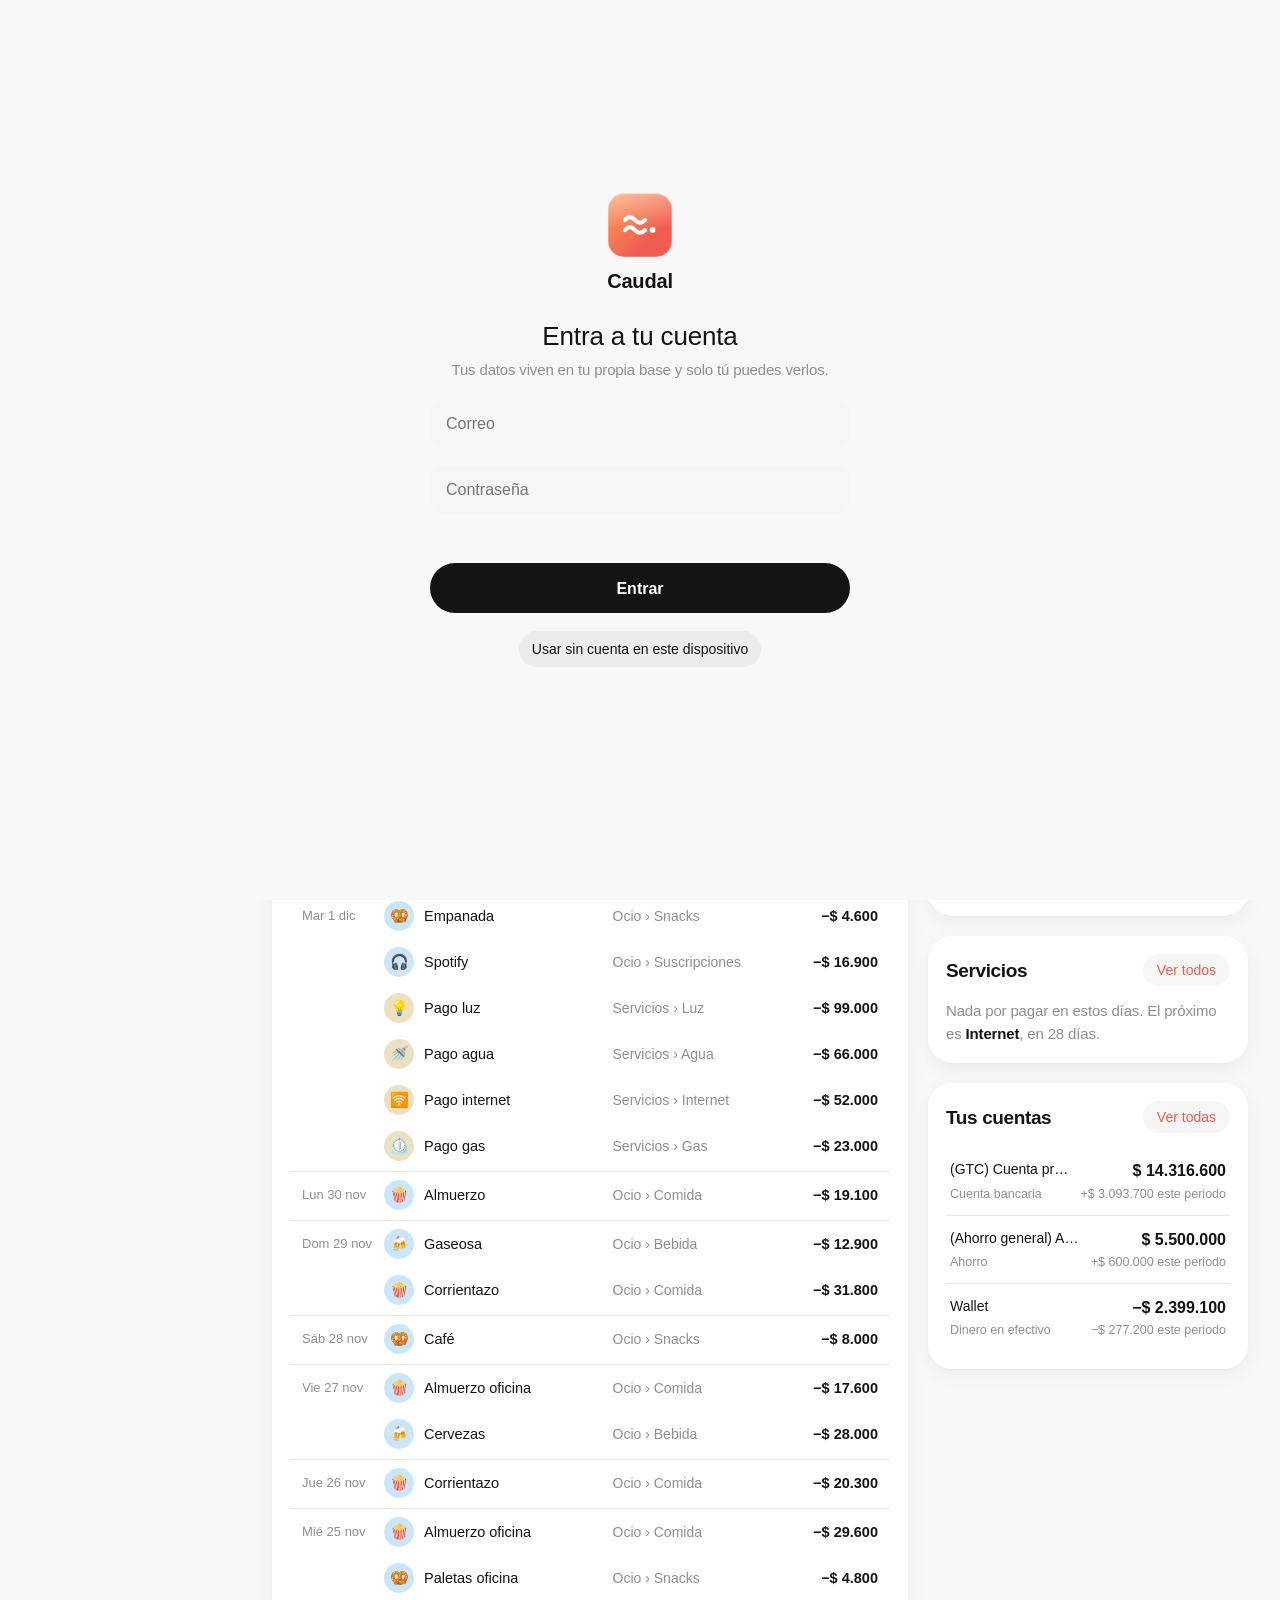
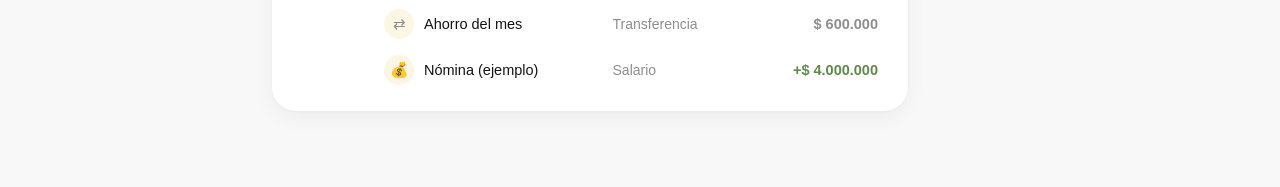
==== index.html @ b269ee7c "Al abrir ya no aparecen los datos de ejemplo mientras llegan los tuyos Con cuenta guardada y sin dat" ====
<!doctype html>
<html lang="es">
<head>
<meta charset="utf-8">
<meta name="viewport" content="width=device-width,initial-scale=1,maximum-scale=1,user-scalable=no,viewport-fit=cover">
<link rel="manifest" href="manifest.webmanifest">
<link rel="apple-touch-icon" href="apple-touch-icon.png">
<link rel="icon" type="image/png" href="icon-192.png">
<style>:root{padding-top:env(safe-area-inset-top,0px);padding-bottom:env(safe-area-inset-bottom,0px)}body{margin:0}[hidden]{display:none!important}img{max-width:100%}</style>
<meta name="theme-color" content="#000000">
<script>/* tema antes de pintar, para que no parpadee (la lógica completa está en paleta.js) */
try{var t=localStorage.getItem('caudal.tema')||'auto';if(t==='auto')t=matchMedia('(prefers-color-scheme: light)').matches?'claro':'oscuro';document.documentElement.dataset.tema=t;}catch(e){}</script>
<meta name="apple-mobile-web-app-status-bar-style" content="black-translucent">
<script src="supabase.js"></script>
</head>
<body>
<title>Caudal</title>
<meta name="apple-mobile-web-app-capable" content="yes">
<meta name="apple-mobile-web-app-title" content="Caudal">
<style>
/* ==========================================================================
   Caudal · hoja de estilos
   Concepto: app nativa de iOS con MonAi como referencia y el Liquid Glass de iOS.
   Dos temas, claro (gris muy claro con piezas blancas, como MonAi) y oscuro (negro puro), que se eligen
   en Ajustes › Apariencia y se marcan en <html data-tema>. Tarjetas suaves con
   esquinas amplias, letra del sistema (SF Pro) y títulos y cifras en SF Pro
   Rounded, emojis en círculos de tono pastel, controles en cápsula y el rojo
   coral de MonAi como acento. Los colores del tema claro se midieron sobre sus capturas. Lo que flota sobre el contenido (barra inferior, botones de la cabecera,
   Registrar, avisos) es vidrio líquido: translúcido, desenfoca lo de atrás y
   tiene un brillo en el borde superior. El color también tiene significado:
   verde oliva lo que entra y va bien, rojo coral lo que sale o se pasa, gris
   las transferencias y naranja los ajustes y avisos, todos de MonAi y en los dos temas.

   Orden: 1 tokens · 2 base · 3 estructura · 4 componentes · 5 listas y datos
          6 gráficas · 7 formularios y hoja · 8 secciones · 9 computador
   ========================================================================== */

/* ---------- 1. Tokens ---------- */
/* tema oscuro (también el de respaldo si no hay tema marcado). Los mismos colores viven en paleta.js */
:root{
  color-scheme:dark;
  --bg:#000;
  --surface:#1C1C1E;     /* tarjetas */
  --surface-2:#2C2C2E;   /* elementos dentro de tarjetas: campos, mosaicos, íconos */
  --surface-3:#3A3A3C;   /* elegido o presionado en controles neutros */
  --sheet:#1C1C1E;       /* hoja de registro y formularios */
  --sheet-in:#2C2C2E;
  --sheet-in-2:#3A3A3C;
  --line:rgba(84,84,88,.42);
  --line-2:rgba(84,84,88,.75);
  --ink:#FFF;
  --muted:rgba(235,235,245,.6);
  --faint:rgba(235,235,245,.3);
  --brand:#FFF;          /* lo elegido y el botón principal */
  --on-brand:#000;
  --accent:#F05C50;      /* rojo coral de MonAi: Registrar, enlaces, pestaña activa */
  --tint:var(--accent);
  /* colores de MonAi, iguales en los dos temas */
  --in:#5F8A4A;          /* verde oliva */
  --out:#F05C50;         /* rojo coral */
  --move:#A8A6A5;        /* gris (MonAi no tiene transferencias) */
  --adjust:#F4A656;      /* naranja */
  --warn:#F4A656;
  --pos:var(--in);
  --neg:var(--out);
  --track:rgba(118,118,128,.24);
  --bar:rgba(0,0,0,.45); /* fondo de la cabecera al bajar: velo suave que se desvanece abajo */
  --tono-k:26%;          /* en oscuro los pasteles se mezclan con el gris para no encandilar */
  --card-shadow:none;
  /* vidrio líquido */
  /* vidrio líquido: relleno casi transparente, filo de luz en degradado y brillo interior */
  --glass:rgba(40,40,44,.28);
  --glass-rim:linear-gradient(140deg,rgba(255,255,255,.55),rgba(255,255,255,.08) 34%,rgba(255,255,255,.02) 62%,rgba(255,255,255,.32));
  --glass-sheen:.14;
  --glass-glow:rgba(255,255,255,.07);
  --shadow:0 10px 30px rgba(0,0,0,.45);
  /* forma y letra */
  --r-card:24px;
  --r-in:14px;
  --font:-apple-system,BlinkMacSystemFont,"SF Pro Text","Segoe UI",Roboto,"Helvetica Neue",Arial,sans-serif;
  --round:ui-rounded,"SF Pro Rounded",-apple-system,BlinkMacSystemFont,"Segoe UI",Roboto,sans-serif;
  --nav-h:74px;
  --safe-b:env(safe-area-inset-bottom,0px);
}
/* tema claro, medido sobre las capturas de MonAi: fondo gris muy claro con piezas
   blancas que flotan con una sombra suave, tinta casi negra, rojo coral y verde oliva */
:root[data-tema="claro"]{
  color-scheme:light;
  --bg:#F8F8F8;
  --surface:#FFF;
  --surface-2:#F6F6F6;
  --surface-3:#ECECEC;
  --sheet:#FFF;
  --sheet-in:#F6F6F6;
  --sheet-in-2:#ECECEC;
  --line:rgba(60,60,67,.13);
  --line-2:rgba(60,60,67,.24);
  --ink:#141414;
  --muted:#8E8E8E;
  --faint:#BDBDBD;
  --brand:#141414;
  --on-brand:#FFF;
  --track:rgba(120,120,128,.14);
  --bar:rgba(248,248,248,.5);
  --tono-k:100%;         /* en claro, el pastel tal cual */
  --card-shadow:0 1px 2px rgba(0,0,0,.03),0 6px 20px rgba(0,0,0,.05);
  --glass:rgba(255,255,255,.34);
  --glass-rim:linear-gradient(140deg,#FFF,rgba(255,255,255,.7) 30%,rgba(0,0,0,.07) 62%,rgba(255,255,255,.95));
  --glass-sheen:.6;
  --glass-glow:rgba(255,255,255,.55);
  --shadow:0 8px 28px rgba(0,0,0,.1);
}

/* ---------- 2. Base ---------- */
*{box-sizing:border-box}
html{background:var(--bg);touch-action:manipulation;-webkit-text-size-adjust:100%;text-size-adjust:100%}
body{margin:0;min-height:100vh;overflow-x:clip;background:var(--bg);color:var(--ink);font-family:var(--font);font-size:16px;line-height:1.45;letter-spacing:-.01em;-webkit-font-smoothing:antialiased;-webkit-tap-highlight-color:transparent}
body.lock{position:fixed;left:0;right:0;overflow:hidden}
button{font:inherit;color:inherit;background:none;border:0;padding:0;cursor:pointer}
input,select{font:inherit;color:inherit}
/* en el celular los campos van a 16px para que iOS no haga zoom al tocarlos */
@media (pointer:coarse){input,select,textarea{font-size:max(16px,1em)}}
:focus-visible{outline:2px solid var(--tint);outline-offset:2px;border-radius:8px}
.num{font-variant-numeric:tabular-nums}
/* las cifras protagonistas van en SF Pro Rounded, como en MonAi */
.hello h1,.card-h h2,.sheet-h b,.sethead h1,.sech,.big,.tile-v,.mes-g .pct,.mini b,.amount input,.rv-amt input,.aj-bar b,.kpi b,.rit-v>b{font-family:var(--round);font-variant-numeric:tabular-nums}
.pos{color:var(--pos)} .neg{color:var(--neg)} .warn{color:var(--warn)} .muted{color:var(--muted)}
.desk-only{display:none!important}
/* toque: todo lo que se presiona se encoge un poco, como en iOS */
.btn,.pill,.chip,.ctile,.qa button,.mini,.ordbtn,.aj-step,.x,.tts{transition:transform .15s,background-color .2s,color .2s}
.btn:active,.pill:active,.chip:active,.ctile:active,.qa button:active,.mini:active,.ordbtn:active,.aj-step:active{transform:scale(.96)}
@media (prefers-reduced-motion:reduce){*,*::before,*::after{animation:none!important;transition:none!important}}

/* vidrio líquido (Liquid Glass de iOS 26): casi transparente para que se vea lo que pasa detrás,
   desenfocado y con más color; un filo de luz en degradado (más claro arriba a la izquierda y abajo
   a la derecha, como el reflejo en un borde de vidrio), un brillo que baja desde arriba y un halo
   interior que le da grosor. Al tocarlo crece un poco, como en iOS. Un solo lugar para todo lo que
   flota sobre el contenido; Registrar es el mismo vidrio teñido de coral */
.nav-in,.cloudst,.gear,.eyetop,.pnav,.toast,.tip,.askfix,.aj-bar,.x,.ask-main,.ask-ic,body>.fab{border:1px solid transparent;
  -webkit-backdrop-filter:blur(10px) saturate(2) brightness(1.06);backdrop-filter:blur(10px) saturate(2) brightness(1.06);
  box-shadow:inset 0 0 14px var(--glass-glow),inset 0 -10px 18px -14px rgba(255,255,255,.5),var(--shadow)}
.nav-in,.cloudst,.gear,.eyetop,.pnav,.toast,.tip,.askfix,.aj-bar,.x,.ask-main,.ask-ic{
  background:linear-gradient(180deg,rgba(255,255,255,var(--glass-sheen)),rgba(255,255,255,0) 58%) padding-box,linear-gradient(var(--glass),var(--glass)) padding-box,var(--glass-rim) border-box}
body>.fab{background:linear-gradient(180deg,rgba(255,255,255,.38),rgba(255,255,255,0) 58%) padding-box,linear-gradient(135deg,color-mix(in srgb,#FCA060 86%,transparent),color-mix(in srgb,var(--accent) 90%,transparent) 70%) padding-box,linear-gradient(140deg,rgba(255,255,255,.85),rgba(255,255,255,.1) 40%,rgba(255,255,255,.5)) border-box;
  box-shadow:inset 0 0 12px rgba(255,255,255,.25),0 10px 26px color-mix(in srgb,var(--accent) 45%,transparent)}
.cloudst,.gear,.eyetop,.x,.ask-ic{transition:transform .25s cubic-bezier(.3,1.6,.5,1)}
.cloudst:active,.gear:active,.eyetop:active,.x:active,.ask-ic:active{transform:scale(1.12)}
.gear[aria-current="page"]{background:var(--brand);color:var(--on-brand)}
/* tonos pastel de los círculos de emoji, los de MonAi (tonoDe en paleta.js elige uno por categoría) */
[data-tono="0"]{--tono:#FCF6E4} [data-tono="1"]{--tono:#FCD2DE} [data-tono="2"]{--tono:#FCDCB4} [data-tono="3"]{--tono:#CAE6FC}
[data-tono="4"]{--tono:#E0F092} [data-tono="5"]{--tono:#ECE0C2} [data-tono="6"]{--tono:#FCD4D4} [data-tono="7"]{--tono:#F4D068}
.ico[data-tono]{background:color-mix(in srgb,var(--tono) var(--tono-k),var(--surface-2))}
/* la app instalada en el iPhone dibuja la hora y la batería siempre en blanco; en tema claro
   esa franja lleva un fondo oscuro para que se lean */
@media (display-mode:standalone){[data-tema="claro"] body::before{content:"";position:fixed;z-index:100;left:0;right:0;top:0;height:env(safe-area-inset-top,0px);background:#141414;pointer-events:none}}

/* ---------- 3. Estructura: cabecera, vistas y barra inferior ---------- */
.app{max-width:520px;margin:0 auto;padding:0 16px calc(var(--nav-h) + 96px + var(--safe-b))}
/* cabecera: transparente arriba, como en iOS 26; al bajar aparece un velo esmerilado que sube
   hasta la zona de la hora y se desvanece hacia abajo, sin línea, para que los botones de
   vidrio líquido dejen ver lo que pasa detrás */
.top{position:sticky;top:env(safe-area-inset-top,0px);z-index:5;display:flex;align-items:center;justify-content:space-between;gap:8px;padding:10px 0 8px}
.top::before{content:"";position:absolute;z-index:-1;left:-16px;right:-16px;bottom:-14px;top:calc(-1 * env(safe-area-inset-top,0px));background:var(--bar);-webkit-backdrop-filter:blur(14px) saturate(1.6);backdrop-filter:blur(14px) saturate(1.6);-webkit-mask-image:linear-gradient(#000 62%,transparent);mask-image:linear-gradient(#000 62%,transparent);opacity:0;transition:opacity .2s}
body.scrolled .top::before{opacity:1}
.tright{display:flex;align-items:center;gap:8px}
.brand{display:flex;align-items:center;gap:10px;font-size:17px;font-weight:600}
/* marca: el logo en pequeño, olas blancas sobre el degradado naranja a coral, con brillo de vidrio */
.mark{width:32px;height:32px;border-radius:9px;display:grid;place-items:center;background:linear-gradient(180deg,rgba(255,255,255,.34),rgba(255,255,255,0) 55%),linear-gradient(135deg,#FCA060,var(--accent) 70%);color:#FFF;box-shadow:inset 0 0 0 .5px rgba(255,255,255,.4),inset 0 1px 1px rgba(255,255,255,.5)}
.top .brand .mark,.ptitle,.sidesync,.kbd-hint{display:none}
@media (max-width:440px){.bname{display:none}}
/* botones redondos de la cabecera, en vidrio */
.cloudst,.gear,.eyetop{width:38px;height:38px;border-radius:50%;display:grid;place-items:center;flex:none;color:var(--ink)}
/* estado de la nube: dice con color si tus datos están guardados */
.cloudst{color:var(--muted);transition:color .2s}
.cloudst[data-st="ok"]{color:var(--pos)}
.cloudst[data-st="subiendo"],.cloudst[data-st="pendiente"],.cloudst[data-st="vacio"]{color:var(--warn)}
.cloudst[data-st="error"],.cloudst[data-st="offline"]{color:var(--neg)}
.cloudst[data-st="subiendo"] svg{animation:cloudup 1.1s ease-in-out infinite}
@keyframes cloudup{50%{transform:translateY(-1.5px)}}
/* selector de periodo en cápsula */
.pnav{display:flex;align-items:center;gap:2px;height:38px;padding:0 4px;border-radius:999px}
.pnav button{width:30px;height:30px;border-radius:50%;display:grid;place-items:center;color:var(--muted)}
.pnav button:hover{color:var(--ink)}
.pnav span{font-size:14px;font-weight:600;padding-inline:2px;white-space:nowrap}
@media (max-width:440px){.cloudst,.gear,.eyetop{width:36px;height:36px} .tright{gap:6px} .pnav{height:36px;padding:0 2px} .pnav button{width:26px;height:26px} .pnav span{font-size:13px}}
/* vistas */
.view{display:flex;flex-direction:column;gap:16px;padding-top:4px}
.view.navfwd{animation:navfwd .28s cubic-bezier(.2,.8,.2,1)}
.view.navback{animation:navback .28s cubic-bezier(.2,.8,.2,1)}
@keyframes navfwd{from{transform:translateX(24px);opacity:.3}}
@keyframes navback{from{transform:translateX(-24px);opacity:.3}}
/* título grande de iOS */
.hello{padding:2px 4px 0}
.hello h1{margin:0;font-size:34px;font-weight:700;line-height:1.12;letter-spacing:-.025em}
.hello h1 em{font-style:normal;color:var(--muted)}
.hello p{margin:4px 0 0;font-size:15px;color:var(--muted)}
/* barra inferior del celular: cápsula de vidrio flotante con cuatro secciones;
   la activa lleva una cápsula clara detrás, como la barra de pestañas de iOS */
.nav{position:fixed;left:0;right:0;bottom:0;z-index:10;padding:0 16px max(10px,calc(var(--safe-b) - 12px));pointer-events:none}
.nav-in{pointer-events:auto;max-width:400px;margin:0 auto;display:grid;grid-template-columns:repeat(4,1fr);align-items:center;gap:2px;height:62px;padding:4px;border-radius:999px}
.nav-in>button[data-v]{height:100%;display:flex;flex-direction:column;align-items:center;justify-content:center;gap:2px;border-radius:999px;font-size:10.5px;font-weight:600;color:var(--muted);transition:color .2s,background-color .25s}
.nav-in>button[data-v] svg{width:23px;height:23px;transition:transform .25s}
.nav-in>button[aria-current="page"]{background:color-mix(in srgb,var(--ink) 8%,transparent);box-shadow:inset 0 1px 1px rgba(255,255,255,.35),inset 0 0 0 .5px rgba(255,255,255,.12);color:var(--accent)}
.nav-in>button[data-v]:active svg{transform:scale(.88)}
.nav-in>button[data-v="ajustes"]{display:none}
.fab{display:flex;align-items:center;justify-content:center;gap:6px;background:var(--accent);color:#fff;font-weight:600}
.fab::after{content:"Registrar";font-size:16px}
/* celular: botón flotante en cápsula a la derecha, al alcance del pulgar; al bajar se encoge a un círculo */
body>.fab{position:fixed;z-index:11;right:max(16px,calc((100vw - 520px) / 2 + 16px));bottom:calc(var(--nav-h) + var(--safe-b) + 12px);height:52px;padding:0 20px 0 16px;border-radius:999px;transition:padding .25s,transform .15s}
body>.fab:active{transform:scale(.94)}
body>.fab::after{max-width:110px;overflow:hidden;white-space:nowrap;transition:max-width .25s,opacity .2s}
body.fab-min>.fab{padding:0 14px;gap:0}
body.fab-min>.fab::after{max-width:0;opacity:0}
body.lock>.fab{visibility:hidden}
/* en el Asistente la acción es escribir: en el celular el botón de registrar se quita para no tapar la caja */
@media (max-width:859px){body:has(.v-asistente)>.fab{visibility:hidden}}

/* ---------- 4. Componentes ---------- */
/* tarjeta: gris carbón, esquinas amplias y sin bordes */
.card{position:relative;display:flex;flex-direction:column;gap:14px;min-width:0;overflow:hidden;padding:18px;border-radius:var(--r-card);background:var(--surface);box-shadow:var(--card-shadow)}
.card-h{display:flex;justify-content:space-between;align-items:center;gap:10px;flex-wrap:wrap}
.card-h h2{margin:0;font-size:19px;font-weight:700;letter-spacing:-.02em}
.card-h svg{color:var(--muted);flex:none}
.label{font-size:14px;font-weight:500;color:var(--muted)}
.aside{font-size:14px;color:var(--muted)}
.insight{margin:0;font-size:15px;line-height:1.5;color:var(--muted)}
.insight b{color:var(--ink);font-weight:600}
.note{margin:0;padding-inline:8px;font-size:13px;line-height:1.5;color:var(--muted)}
.empty{display:flex;flex-direction:column;align-items:center;gap:12px;padding:24px 8px;text-align:center;font-size:15px;color:var(--muted)}
/* cifras grandes */
.big{font-size:44px;font-weight:700;letter-spacing:-.03em;line-height:1.05}
.big small{font-size:.55em;font-weight:600;margin-right:3px;color:var(--muted)}
.hero-sub{margin:-4px 0 12px;font-size:15px;color:var(--muted)}
.hero-sub b{color:var(--ink);font-weight:600}
.tile-v{font-size:30px;font-weight:700;letter-spacing:-.02em;line-height:1.15}
.tile-s{font-size:13px;color:var(--muted)}
/* Cómo va el mes (mes.js): anillo de medio círculo, tres cifras y barra de porcentajes.
   --gc es el color del estado (equilibrado, alto, muy alto) */
.card.mes{--gc:var(--in)}
.mes.alto{--gc:var(--warn)}
.mes.mucho{--gc:var(--out)}
.mes-g{position:relative;width:min(100%,290px);margin:0 auto;padding-top:6px}
.mes-g svg{display:block;width:100%;height:auto;overflow:visible}
.mes-g .gv{position:absolute;left:0;right:0;bottom:0;display:flex;flex-direction:column;align-items:center;gap:2px}
.mes-g .pct{font-size:46px;font-weight:700;letter-spacing:-.03em;line-height:1}
.mes-g .cap{font-size:13px;color:var(--muted)}
.mes-g .est{margin-top:6px;padding:3px 12px;border-radius:999px;font-size:13px;font-weight:600;color:var(--gc);background:color-mix(in srgb,var(--gc) 16%,transparent)}
.mes-cols{margin-top:2px}
.mes-bar{height:8px}
.mes-leg{display:grid;grid-template-columns:repeat(3,1fr);gap:8px}
.mes-leg div{display:flex;flex-direction:column;gap:2px;min-width:0}
.mes-leg span{display:flex;align-items:center;gap:6px;font-size:13px;color:var(--muted)}
.mes-leg span i{display:inline-block;width:8px;height:8px;border-radius:50%}
.mes-leg b{font-size:clamp(14px,4vw,16px);font-weight:600;white-space:nowrap}
.mes-queda{display:flex;flex-wrap:wrap;align-items:baseline;gap:4px 10px;padding:12px 14px;border-radius:var(--r-in);background:var(--surface-2)}
.mes-queda span{font-size:14px;color:var(--muted)}
.mes-queda b{font-size:18px;font-weight:600}
.mes-queda small{margin-left:auto;font-size:13px;color:var(--muted)}
/* accesos rápidos: un toque para registrar cada tipo (círculos con emoji, como MonAi) */
.qa{display:grid;grid-template-columns:repeat(3,1fr);gap:8px;margin-top:2px}
.qa button{display:flex;flex-direction:column;align-items:center;gap:7px;font-size:13px;font-weight:500;color:var(--muted)}
.qa-i{position:relative;width:54px;height:54px;border-radius:50%;display:grid;place-items:center;background:var(--surface-2);color:var(--ink);font-size:22px}
.qa.q4{grid-template-columns:repeat(4,1fr)}
.qa-n{position:absolute;top:-2px;right:-2px;min-width:20px;height:20px;padding-inline:6px;border-radius:999px;background:var(--out);color:#fff;font-size:12px;font-weight:600;line-height:20px;font-style:normal}
/* botones: cápsulas; el principal en blanco */
.btn{display:inline-flex;align-items:center;justify-content:center;gap:8px;height:50px;padding-inline:22px;border-radius:999px;font-size:16px;font-weight:600;background:var(--brand);color:var(--on-brand)}
.btn.sm{height:34px;padding-inline:15px;font-size:14px}
.btn.block{width:100%}
.btn.ghost{background:var(--surface-2);color:var(--ink)}
.btn.danger{background:color-mix(in srgb,var(--out) 14%,transparent);color:var(--out)}
.lnk{padding:0;font:inherit;color:var(--tint)}
.lnk2{padding:4px 2px;font-size:14px;color:var(--muted)}
.lnk2:hover{color:var(--ink)}
/* píldoras, segmentos y chips: gris por defecto, lo elegido en blanco (o en el color del tipo en el registro) */
.pills{display:flex;flex-wrap:wrap;gap:6px}
.pill,.seg button,.chip{display:inline-flex;align-items:center;gap:6px;border-radius:999px;font-size:14px;font-weight:500;white-space:nowrap;background:var(--surface-2);color:var(--ink)}
.pill{height:32px;padding-inline:14px}
.pill[aria-pressed="true"],.pill.solid,.seg button[aria-pressed="true"],.chip[aria-pressed="true"]{background:var(--brand);color:var(--on-brand)}
.card .pill:not([aria-pressed]):not(.solid){color:var(--tint)}
.pill.ex{max-width:100%;overflow:hidden;text-overflow:ellipsis}
.seg{display:flex;flex-wrap:wrap;gap:6px}
.seg button{height:34px;padding-inline:15px}
.seg.sm button{height:30px;padding-inline:12px;font-size:13px}
.chips{display:flex;flex-wrap:wrap;gap:8px}
.chip{height:38px;padding-inline:14px;max-width:100%}
.chip.sub{height:32px;font-size:13.5px}
/* rubro donde ya cuenta la categoría, dentro del chip */
.chip-en{font-size:12px;font-weight:400;opacity:.65}
.chip-en::before{content:"· "}
/* puntos de color que identifican el tipo de movimiento en pestañas y filtros */
[data-ft="gasto"],[data-txf="gasto"]{--dot:var(--out)}
[data-ft="ingreso"],[data-txf="ingreso"]{--dot:var(--in)}
[data-ft="transferencia"],[data-txf="transferencia"]{--dot:var(--move)}
[data-ft="ajuste"]{--dot:var(--adjust)}
.seg button[data-ft]::before,.pill[data-txf]:not([data-txf="todos"])::before{content:"";width:8px;height:8px;border-radius:50%;background:var(--dot)}
.seg button[data-ft][aria-pressed="true"]::before{background:rgba(0,0,0,.5)}
/* avisos y estados */
.banner{display:flex;flex-wrap:wrap;align-items:center;justify-content:space-between;gap:12px;padding:14px 16px;border-radius:var(--r-card);background:var(--surface);box-shadow:var(--card-shadow);font-size:14px;color:var(--muted)}
.banner b{color:var(--ink);font-weight:600}
.filter{display:inline-flex;align-items:center;gap:8px;align-self:flex-start;height:34px;padding:0 5px 0 14px;border-radius:999px;background:color-mix(in srgb,var(--tint) 14%,transparent);font-size:14px;font-weight:500;color:var(--tint)}
.filter button{width:24px;height:24px;border-radius:50%;display:grid;place-items:center;font-size:11px;background:color-mix(in srgb,var(--tint) 22%,transparent)}
.delta{padding:2px 9px;border-radius:999px;background:var(--surface-2);font-size:12.5px;font-weight:500;white-space:nowrap}
.tagp,.tagd{margin-left:6px;font-size:12px;font-style:normal;white-space:nowrap}
.tagp{font-weight:500;color:var(--warn)}
.tagd{color:var(--muted)}
.dup{font-size:13px;color:var(--warn)}
.toast{position:fixed;left:50%;bottom:calc(var(--nav-h) + var(--safe-b) + 78px);z-index:30;padding:12px 18px;border-radius:999px;font-size:14px;font-weight:500;white-space:nowrap;opacity:0;pointer-events:none;transform:translate(-50%,16px) scale(.96);transition:opacity .2s,transform .25s cubic-bezier(.2,.8,.2,1)}
.toast.on{opacity:1;transform:translate(-50%,0)}
.hit{animation:hit 1.8s ease}
@keyframes hit{0%,40%{background:color-mix(in srgb,var(--accent) 14%,transparent)}100%{background:transparent}}
/* barra de búsqueda e IA de inicio */
.ask{display:flex;align-items:center;gap:8px}
.ask-main,.ask-in{flex:1;min-width:0;border-radius:999px}
.ask-in{background:var(--surface)}
.ask-main{height:50px;display:flex;align-items:center;gap:10px;padding-inline:18px;text-align:left;font-size:16px;color:var(--muted)}
.ask-main svg{color:var(--muted);flex:none}
.ask-in{height:46px;padding-inline:18px;border:0;color:var(--ink);outline:none}
.ask-in:focus{box-shadow:inset 0 0 0 1.5px var(--tint)}
.ask-ic{width:48px;height:48px;border-radius:50%;flex:none;display:grid;place-items:center}
/* pliegues */
.fold{padding:0 16px;border-radius:var(--r-in);background:var(--surface-2)}
.fold>summary,.howto summary{cursor:pointer;list-style:none;display:flex;align-items:center;gap:10px;font-weight:500}
.fold>summary::-webkit-details-marker,.howto summary::-webkit-details-marker{display:none}
.fold>summary{min-height:50px}
.fold>summary span{min-width:0;margin-left:auto;overflow:hidden;text-overflow:ellipsis;white-space:nowrap;text-align:right;font-size:14px;font-weight:400;color:var(--muted)}
.fold>summary::after{content:"";flex:none;width:7px;height:7px;border-right:2px solid var(--faint);border-bottom:2px solid var(--faint);transform:rotate(45deg) translateY(-2px);transition:transform .2s}
.fold[open]>summary::after{transform:rotate(225deg) translateY(-1px)}
.fold-b{display:flex;flex-direction:column;gap:14px;padding:4px 0 16px}
.howto{padding-block:12px;border-top:.5px solid var(--line)}
.howto summary{justify-content:space-between}
.howto summary::after{content:"+";color:var(--muted)}
.howto[open] summary::after{content:"−"}
.howto div{padding-top:8px;font-size:14px;line-height:1.55;color:var(--muted)}
.howto b{color:var(--ink);font-weight:500}
.howto code{display:block;margin-top:8px;padding:10px 12px;border-radius:10px;background:var(--surface-2);font:12px ui-monospace,Menlo,monospace;color:var(--ink);word-break:break-all}
/* ventanas de ayuda de las gráficas */
.tip{position:fixed;z-index:40;min-width:132px;padding:10px 12px;border-radius:14px;font-size:13px;line-height:1.5;pointer-events:none;opacity:0;transition:opacity .12s}
.tip.on{opacity:1}
.tip .tt{margin-bottom:3px;color:var(--muted)}
.tip .tr{display:flex;align-items:center;gap:8px}
.tip .tr i{display:inline-block;width:10px;height:10px;border-radius:50%;border:0;background:currentColor}
.tip .tr b{margin-left:auto;padding-left:12px;font-weight:600}

/* ---------- 5. Listas y datos ---------- */
/* resumen entra / sale / queda */
.flowbar,.dist{display:flex;height:8px;gap:3px;border-radius:999px;overflow:hidden}
.flowbar i,.dist i{display:block;height:100%;border-radius:999px}
.stats3{display:grid;grid-template-columns:repeat(3,1fr);gap:8px}
.stats3 div{display:flex;flex-direction:column;gap:2px;min-width:0}
.stats3 span{display:flex;align-items:center;gap:6px;font-size:13px;color:var(--muted)}
.stats3 span i{display:inline-block;width:8px;height:8px;border-radius:50%}
.stats3 b{font-size:clamp(14px,4vw,16px);font-weight:600;white-space:nowrap}
.btrack+.stats3{margin-top:12px}
.stats3.two-col{grid-template-columns:repeat(2,1fr);margin-bottom:6px}
/* cuentas en mosaico (inicio) */
.minis{display:grid;grid-template-columns:1fr 1fr;gap:10px}
.mini{display:flex;flex-direction:column;gap:2px;min-width:0;padding:14px;border-radius:18px;background:var(--surface-2);text-align:left}
.mini b{font-size:19px;font-weight:700;white-space:nowrap}
.mini .sub{font-size:12.5px;color:var(--muted)}
.mini .nm{margin-top:10px;overflow:hidden;text-overflow:ellipsis;white-space:nowrap;font-size:14px;font-weight:500}
/* movimientos: emoji en un círculo, descripción y valor alineado a la derecha */
.day+.day{margin-top:8px}
.dayh{display:flex;justify-content:space-between;align-items:baseline;padding:4px 0}
.dayh .d{font-size:14px;font-weight:600;color:var(--muted)}
.dayh .n{font-size:13px;color:var(--faint)}
.row{display:flex;align-items:center;gap:12px;width:100%;padding-block:9px;text-align:left}
.ico{flex:0 0 42px;height:42px;border-radius:50%;display:grid;place-items:center;font-size:20px;background:var(--surface-2);color:var(--muted)}
.rmain{flex:1;min-width:0;display:flex;flex-direction:column}
.rmain b,.rmain span{overflow:hidden;text-overflow:ellipsis;white-space:nowrap}
.rmain b{font-size:16px;font-weight:500}
.rmain span{font-size:13px;color:var(--muted)}
.ramt{display:flex;flex-direction:column;align-items:flex-end;white-space:nowrap;font-size:16px;font-weight:600;font-variant-numeric:tabular-nums}
.ramt small{font-size:12.5px;font-weight:400;color:var(--muted)}
/* filas genéricas con separador fino, como las listas agrupadas de iOS */
.acc,.catrow,.bullet,.set,.prep,.brow,.bill,.setrow,.goal,.ase-p{border-top:.5px solid var(--line)}
.acc{display:flex;align-items:center;gap:12px;width:100%;padding:13px 0;text-align:left}
.acc .nm{flex:1;min-width:0;overflow:hidden;text-overflow:ellipsis;white-space:nowrap;font-weight:500}
.acc .nm small{display:block;margin-top:2px;font-size:13px;font-weight:400;color:var(--muted);white-space:normal}
.acc .am{font-weight:600;font-variant-numeric:tabular-nums}
/* fila de cuenta en la pestaña Cuentas: la cuenta (abre movimientos) y su botón Editar */
.accrow{display:flex;align-items:center;gap:10px;border-top:.5px solid var(--line)}
.accrow:first-child{border-top:0}
.accrow .acc{flex:1;min-width:0;border-top:0}
.set.subacc{padding-left:18px}
/* cuenta con bolsillos: un bloque con su total y, debajo, cada bolsillo unido por una línea vertical */
.accgrp{margin:6px 0;padding:2px 14px 10px;border-radius:18px;background:var(--surface-2)}
.accrow+.accgrp,.accgrp+.accrow,.accgrp>.accrow{border-top:0}
.accgrp .pill{background:var(--surface-3)}
.bols{margin-left:4px;padding-left:14px;border-left:2px solid var(--line-2)}
.accrow.bol{border-top:.5px solid var(--line)}
.accrow.bol:first-child{border-top:0}
.accrow.bol .acc{padding:9px 0}
.accrow.bol .acc .nm{font-size:15px}
.bol-add{display:block;margin:6px 0 0;font-size:14px}
/* Disponible: qué cuentas suman (marcar y desmarcar con el círculo de selección de iOS) */
.dsel-box{margin-top:6px}
.dsel-g{display:flex;flex-direction:column;margin-top:10px}
.dsel-t{font-size:13px;color:var(--muted);margin-bottom:2px}
.dsel{display:flex;align-items:center;gap:12px;width:100%;padding:9px 0;text-align:left;border-top:.5px solid var(--line)}
.dsel-t+.dsel,.dsel-banco+.dsel,.dsel-t+.dsel-banco{border-top:0}
.dsel.sub{padding-left:22px}
.dsel-banco{padding:10px 0 2px;font-size:14px;font-weight:600;border-top:.5px solid var(--line)}
.dsel .ck{flex:none;width:22px;height:22px;border-radius:50%;display:grid;place-items:center;font-size:12px;font-weight:700;box-shadow:inset 0 0 0 1.5px var(--faint);color:transparent}
.dsel[aria-pressed="true"] .ck{background:var(--tint);color:#fff;box-shadow:none}
.dsel .nm{flex:1;min-width:0;overflow:hidden;text-overflow:ellipsis;white-space:nowrap}
.dsel[aria-pressed="false"] .nm,.dsel[aria-pressed="false"] b{color:var(--faint)}
.dsel b{font-weight:500}
.chev{flex:none;color:var(--faint)}
.cq>.btn.block,.cq #cq-res>.btn.block{margin-top:8px}
.distlg{display:flex;flex-direction:column;gap:8px}
.distlg div{display:flex;align-items:center;gap:8px;font-size:14px;color:var(--muted)}
.distlg div i{flex:none;width:10px;height:10px;border-radius:50%}
.distlg div b{margin-left:auto;color:var(--ink);font-weight:500}
/* categorías y presupuestos */
.catrow{display:flex;flex-direction:column;gap:7px;width:100%;padding:12px 0;text-align:left}
.catline{display:flex;align-items:center;gap:10px}
.catline .em{width:24px;text-align:center;font-size:18px}
.catline .nm{flex:1;min-width:0;overflow:hidden;text-overflow:ellipsis;white-space:nowrap;font-size:15.5px;font-weight:500}
.catline .am{font-size:15.5px;font-weight:600;font-variant-numeric:tabular-nums}
.subs{display:flex;flex-direction:column;gap:5px;padding:2px 0 2px 34px}
.subs div{display:flex;justify-content:space-between;font-size:14px;color:var(--muted)}
.bullet{display:flex;flex-direction:column;gap:8px;padding-block:13px}
.bullet .catline .am{font-size:14px}
.bullet .meta{display:flex;justify-content:space-between;font-size:13px;color:var(--muted)}
/* barra de progreso redondeada; lo que llevas en verde y lo que se pasa en rosa */
.btrack{position:relative;height:8px;border-radius:999px;background:var(--track)}
.btrack .fill{position:absolute;inset:0 auto 0 0;border-radius:999px;background:var(--in)}
.btrack .fill.warn{background:var(--warn)}
.btrack .fill.neg{background:var(--neg)}
.btrack .cap{position:absolute;top:-3px;bottom:-3px;width:2px;border-radius:2px;background:var(--ink)}
.btrack .pace{position:absolute;top:-8px;width:0;height:0;border-inline:5px solid transparent;border-top:6px solid var(--muted);transform:translateX(-5px)}
.fbud{margin-top:8px;padding:10px 14px;border-radius:var(--r-in);background:var(--surface-2);font-size:14px;color:var(--muted)}
.fbud b{color:var(--ink);font-weight:600}
/* metas */
.goal{display:flex;flex-direction:column;gap:6px;width:100%;padding:12px 0;text-align:left}
.goal:first-of-type{border-top:0}
.goal-h{display:flex;justify-content:space-between;gap:10px;font-size:15.5px}
.goal-h b{font-weight:500}
.goal-h span{font-size:14px;color:var(--muted)}
.goal-s{font-size:13.5px;color:var(--muted)}

/* ---------- 6. Gráficas ---------- */
.chart{position:relative;margin-inline:-4px;touch-action:pan-y}
.chart svg{display:block;width:100%;height:auto;overflow:visible}
.chart text{font-family:var(--font);font-size:11px;fill:var(--muted)}
.legend{display:flex;flex-wrap:wrap;gap:6px 16px;font-size:13px;color:var(--muted)}
.legend span{display:inline-flex;align-items:center;gap:7px}
.legend i{display:inline-block;width:14px;border-top:2px solid}
.legend i.dash{border-top-style:dashed}
.legend i.box{width:10px;height:10px;border:0;border-radius:50%}
.rit-v{display:flex;flex-direction:column;gap:4px}
.rit-v>b{font-size:22px;font-weight:700;letter-spacing:-.02em}
.rit-v>span{font-size:14px;line-height:1.5;color:var(--muted)}
.rit-v>span b{font-weight:600}
.subbar{position:relative;display:flex;justify-content:space-between;gap:10px;width:100%;margin-top:6px;padding:11px 14px;overflow:hidden;border-radius:var(--r-in);background:var(--surface-2);font-size:14.5px;text-align:left}
.subbar i{position:absolute;inset:0 auto 0 0;background:color-mix(in srgb,var(--in) 18%,transparent)}
.subbar span{position:relative}
.subbar .num{font-weight:600}
.subbar.on{box-shadow:inset 0 0 0 1.5px var(--in)}
/* calendario de gastos */
.cal{display:grid;grid-template-columns:repeat(7,1fr);gap:5px}
.cal .wd{padding-bottom:2px;text-align:center;font-size:12px;font-weight:500;color:var(--faint)}
.cal .c{aspect-ratio:1;max-width:100%;display:flex;align-items:flex-start;justify-content:flex-end;padding:4px 6px;border-radius:10px;background:var(--surface-2);font-size:11px;color:var(--muted)}
.cal .c[data-day]{cursor:pointer}
.cal .c.hi{color:#000;font-weight:600}
.cal .c.fut{background:transparent;box-shadow:inset 0 0 0 1px var(--line);color:var(--faint)}
.cal .c.out{visibility:hidden}
.cal .c.today{box-shadow:inset 0 0 0 2px var(--ink)}
.scale{display:flex;align-items:center;gap:6px;font-size:12px;color:var(--muted)}
.scale i{display:inline-block;width:14px;height:10px;border-radius:3px}
/* reparto del plan */
.pdonut{display:flex;align-items:center;gap:18px}
.plegend{flex:1;min-width:0;display:flex;flex-direction:column;gap:9px;font-size:14px}
.plegend div{display:flex;align-items:center;gap:8px}
.plegend i{flex:none;width:10px;height:10px;border-radius:50%}
.plegend .nm{flex:1;min-width:0;overflow:hidden;text-overflow:ellipsis;white-space:nowrap;color:var(--muted)}
.plegend .pc{width:38px;text-align:right;font-size:13px;color:var(--faint)}
.pgroup{display:flex;align-items:center;gap:8px;padding:16px 0 2px;font-size:14px;font-weight:600;color:var(--muted)}
.pgroup i{width:8px;height:8px;border-radius:50%}
.pgroup .num{margin-left:auto;font-weight:500}
.pitem{width:100%;text-align:left}
/* reacomodar el plan: barra fija con el total y una fila por rubro con su control */
.aj-bar{position:sticky;top:-10px;z-index:2;display:flex;flex-wrap:wrap;align-items:center;gap:8px 12px;margin:-4px -4px 0;padding:12px 16px;border-radius:18px}
.aj-bar>div:first-child{display:flex;flex-direction:column;margin-right:auto;min-width:0}
.aj-bar b{font-size:22px;font-weight:700}
.aj-est{font-size:15px;font-weight:600}
.aj-row{display:flex;align-items:center;justify-content:space-between;gap:10px;padding-block:10px;border-top:.5px solid var(--line)}
.aj-opc{display:grid;grid-template-columns:auto 1fr;align-items:center;gap:10px 12px;margin:14px 0 4px}
.aj-opc .inp{height:44px}
.aj-row .t{flex:1;display:flex;flex-direction:column;align-items:flex-start;min-width:0;text-align:left;background:none;color:inherit}
.aj-row .t b{font-weight:500}
.aj-row .t span{font-size:13px;color:var(--muted)}
.aj-row .t span b{font-weight:600}
.aj-row.comp .t>b::after{content:" ⇄";color:var(--move)}
.aj-ctl{flex:none;display:flex;align-items:center;gap:4px;padding:3px;border-radius:999px;background:var(--surface-2)}
.aj-row.on .aj-ctl{box-shadow:inset 0 0 0 1.5px var(--tint)}
.aj-ctl input{width:96px;border:0;outline:none;background:none;text-align:center;font-size:16px;font-weight:600;color:var(--ink)}
.aj-step{width:32px;height:32px;border-radius:50%;background:var(--surface-3);color:var(--ink);font-size:18px;line-height:1}
#aj-ok:disabled{opacity:.4}
.prep{display:flex;align-items:center;gap:12px;padding:12px 0}
.prep.ok .rmain b,.prep.ok .ramt{color:var(--muted)}
/* día de pago: las tareas de cada paso se leen completas */
.dp .rmain span{white-space:normal;margin-top:2px}
.dp .pill{height:auto;min-height:32px;padding-block:6px;white-space:normal;text-align:left;max-width:100%}
.pchk{flex:none;width:32px;height:32px;border-radius:50%;display:grid;place-items:center;background:color-mix(in srgb,var(--in) 16%,transparent);color:var(--pos);font-weight:600}
.pdot{flex:none;width:10px;height:10px;border-radius:50%}

/* ---------- 7. Formularios y hoja inferior ---------- */
.form{display:flex;flex-direction:column;gap:18px}
.field{display:flex;flex-direction:column;gap:8px;min-width:0}
.lrow{display:flex;align-items:center;justify-content:space-between;gap:8px}
.two{display:grid;grid-template-columns:1fr 1fr;gap:10px}
.two>*{min-width:0}
.inp{width:100%;height:48px;padding-inline:16px;border:0;border-radius:var(--r-in);background:var(--surface-2);outline:none}
.inp:focus{box-shadow:inset 0 0 0 1.5px var(--tint)}
select.inp option,.rv-type option,.set select option{background:var(--surface)}
input[type="date"],input[type="time"]{-webkit-appearance:none;appearance:none;display:block;width:100%;min-width:0;max-width:100%;text-align:left;line-height:46px}
input[type="date"]::-webkit-date-and-time-value{text-align:left;margin:0}
input[type="date"]::-webkit-calendar-picker-indicator{filter:invert(.8)}
[data-tema="claro"] input[type="date"]::-webkit-calendar-picker-indicator{filter:none}
.err{min-height:1em;margin-top:-10px;font-size:13.5px;color:var(--neg)}
.file{position:relative;overflow:hidden}
.file input{position:absolute;inset:0;opacity:0;cursor:pointer}
/* fondo oscuro detrás de la hoja */
.scrim{position:fixed;inset:0;z-index:20;background:rgba(0,0,0,.55);opacity:0;transition:opacity .25s}
.scrim.on{opacity:1}
/* hoja que sube desde abajo con el tirador de iOS. Nunca sube hasta la barra de la hora:
   ahí iOS difumina lo que pasa por debajo y el título se veía borroso */
.sheet{position:fixed;left:0;right:0;bottom:0;z-index:21;max-width:520px;max-height:92vh;max-height:calc(100dvh - env(safe-area-inset-top,0px) - 44px);margin:0 auto;padding:8px 20px calc(20px + var(--safe-b));overflow-y:auto;overflow-x:hidden;overscroll-behavior:contain;border-radius:32px 32px 0 0;background:var(--sheet);--surface:var(--sheet);--surface-2:var(--sheet-in);--surface-3:var(--sheet-in-2);box-shadow:0 -10px 40px rgba(0,0,0,.5);transform:translateY(100%);transition:transform .38s cubic-bezier(.2,.9,.25,1)}
.sheet.on{transform:none}
.grab{width:36px;height:5px;margin:0 auto 12px;border-radius:3px;background:var(--surface-3)}
.sheet-h{display:flex;justify-content:space-between;align-items:center;gap:8px;margin-bottom:16px}
.sheet-h b{font-size:20px;font-weight:700;letter-spacing:-.02em}
.sheet-h .pill,.sheet-h .tts{flex:none;margin-left:auto}
.x{flex:none;width:32px;height:32px;border-radius:50%;display:grid;place-items:center;color:var(--muted);font-size:12px;font-weight:700}
/* el valor a registrar: cifra grande en SF Pro Rounded */
.amount{display:flex;align-items:baseline;gap:6px;padding:18px;border-radius:20px;background:var(--surface-2)}
.amount span{font-size:28px;font-weight:600;color:var(--muted)}
.amount input{flex:1;min-width:0;max-width:100%;padding:0;border:0;outline:none;background:none;font-size:46px;font-weight:700;letter-spacing:-.03em}
/* mosaicos de categoría y cuenta */
.cgrid,.csubs{display:grid;grid-template-columns:repeat(3,minmax(0,1fr));gap:8px}
.ctile{position:relative;min-width:0;min-height:68px;display:flex;flex-direction:column;align-items:center;justify-content:center;gap:4px;padding:9px 6px;border-radius:16px;background:var(--surface-2);font-size:13px;font-weight:500;line-height:1.2;text-align:center}
.ctile.sm{min-height:46px}
.ctile.acct{gap:1px;padding:8px 6px}
.ctile.acct .bal{font-size:12px;font-weight:400;opacity:.7}
.ctile.acct[aria-pressed="true"] .bal{opacity:.85}
.ctile .em{font-size:22px;line-height:1}
.ctile .nm{max-width:100%;overflow:hidden;text-overflow:ellipsis;display:-webkit-box;-webkit-line-clamp:2;-webkit-box-orient:vertical}
.ctile .chev{position:absolute;right:8px;top:7px;font-size:8px}
.ctile[aria-pressed="true"]{background:var(--brand);color:var(--on-brand)}
.ctile[aria-expanded="true"]{background:var(--surface-3)}
.csubs{grid-column:1/-1;padding:8px;border-radius:18px;background:var(--surface-3)}
.csubs .ctile{min-height:50px;background:var(--surface-2)}
.csel{display:flex;align-items:center;gap:12px;width:100%;min-height:54px;padding:8px 16px;border-radius:var(--r-in);background:var(--surface-2);text-align:left}
.csel .em{font-size:22px}
.csel b{flex:1;min-width:0;overflow:hidden;text-overflow:ellipsis;white-space:nowrap;font-weight:500}
.csel span.ch{font-size:14px;color:var(--tint)}
.pendt{align-self:flex-start;max-width:100%;height:auto;min-height:32px;padding-block:6px;white-space:normal;text-align:left;color:var(--muted)}
.pendt[aria-pressed="true"]{background:color-mix(in srgb,var(--warn) 16%,transparent);color:var(--warn)}
/* registro: cada tipo pinta la hoja con su color (--tc) y su versión suave (--tcs) */
.sheet.t-gasto{--tc:var(--out)}
.sheet.t-ingreso{--tc:var(--in)}
.sheet.t-transferencia{--tc:var(--move)}
.sheet.t-ajuste{--tc:var(--adjust)}
.sheet[class*="t-"]{--tcs:color-mix(in srgb,var(--tc) 13%,transparent)}
.ttl{display:flex;align-items:center;gap:10px;min-width:0;overflow:hidden;white-space:nowrap;text-overflow:ellipsis}
.tbadge{display:none;flex:none;width:34px;height:34px;border-radius:50%;place-items:center;background:var(--tcs);color:var(--tc)}
.sheet[class*="t-"] .tbadge{display:grid}
/* pestañas de tipo: control segmentado de iOS; el indicador toma el color del tipo, se desliza y sigue el dedo */
.seg.tabs{position:relative;display:grid;grid-template-columns:repeat(var(--n),1fr);gap:0;padding:3px;border-radius:12px;background:var(--track)}
.sheet .seg.tabs button,.sheet .seg.tabs button[aria-pressed="true"]{position:relative;z-index:1;justify-content:center;height:36px;padding-inline:6px;border-radius:9px;background:transparent;color:var(--muted);font-size:14px;transition:color .2s}
.sheet .seg.tabs button[aria-pressed="true"]{color:#fff;font-weight:600}
.seg-ind{position:absolute;top:3px;bottom:3px;left:3px;width:calc((100% - 6px) / var(--n));border-radius:9px;background:var(--tc,var(--surface-3));box-shadow:0 3px 8px rgba(0,0,0,.3);transform:translateX(calc(var(--i) * 100%));transition:transform .3s cubic-bezier(.2,.8,.2,1),background .2s}
.fpage{display:flex;flex-direction:column;gap:18px}
.sheet[class*="t-"] .ctile[aria-pressed="true"],
.sheet[class*="t-"] .chip[aria-pressed="true"],
.sheet[class*="t-"] .btn.accent{background:var(--tc);color:#fff}
.sheet[class*="t-"] .amount{background:var(--tcs)}
.sheet[class*="t-"] .amount span,.sheet[class*="t-"] .amount input{color:var(--tc)}
.sheet[class*="t-"] .amount input::placeholder{color:color-mix(in srgb,var(--tc) 45%,transparent)}
.sheet[class*="t-"] .xtog[aria-pressed="true"],.sheet[class*="t-"] .xname.vacio,.sheet[class*="t-"] .xadd{color:var(--tc)}
/* gasto dividido */
.xtog{padding:2px 0;font-size:14px;color:var(--muted)}
.xtog[aria-pressed="true"]{color:var(--tint)}
.fnote{display:block;width:100%;min-height:48px;resize:none;overflow:hidden;font-family:inherit;line-height:1.4;padding-block:13px}
.nsug{margin-top:8px;flex-wrap:nowrap;overflow-x:auto;scrollbar-width:none}
.nsug:empty{display:none}
.nsug .chip{flex:none;height:32px;font-size:14px}
.bq-d{font-size:13px;color:var(--muted);margin:10px 0 2px}
.split{display:flex;flex-direction:column;gap:8px}
/* gasto dividido: una fila por parte, en una lista agrupada */
.xlist{display:flex;flex-direction:column;border-radius:18px;background:var(--surface-2);overflow:hidden}
.xrow{display:grid;grid-template-columns:26px minmax(0,1fr) 108px 28px;align-items:center;gap:8px;padding:10px 14px;border-top:.5px solid var(--line)}
.xrow:first-child{border-top:0}
.xrow.on{background:var(--surface-3)}
.xrow .em{font-size:19px;text-align:center}
.xrow .xt{display:flex;flex-direction:column;gap:2px;min-width:0}
.xrow .xname{text-align:left;font-size:15.5px;font-weight:500;color:var(--ink);white-space:nowrap;overflow:hidden;text-overflow:ellipsis}
.xrow .xname.vacio{color:var(--tint)}
.xrow .xacc{position:relative;display:inline-flex;width:fit-content;max-width:100%}
.xrow .xacc::after{content:"▾";position:absolute;right:9px;top:50%;transform:translateY(-50%);font-size:11px;color:var(--muted);pointer-events:none}
.xrow .xsub{appearance:none;-webkit-appearance:none;max-width:100%;height:26px;padding:0 24px 0 10px;border:0;border-radius:999px;background:var(--surface-3);font-size:13px;color:var(--ink)}
.xrow .xv{width:100%;min-width:0;height:38px;padding-inline:10px;border:0;border-radius:10px;background:var(--surface-3);text-align:right;font-size:15.5px}
.xrow.main .xv{display:flex;align-items:center;justify-content:flex-end;background:transparent;font-weight:600}
.xrow .xdel{width:28px;height:28px;border-radius:50%;color:var(--muted)}
.xpick{padding:12px;border-top:.5px solid var(--line);background:var(--surface-3)}
.xres{display:flex;flex-wrap:wrap;gap:6px 14px;padding:12px 16px;border-radius:var(--r-in);background:var(--surface-2);font-size:14.5px;color:var(--muted)}
.xres b{color:var(--ink);font-weight:500}
.xadd{padding:13px 14px;border-top:.5px solid var(--line);text-align:left;font-size:15px;font-weight:500;color:var(--tint)}
/* registrar con IA: caja tipo mensaje */
.smart{padding:12px 14px 8px;border-radius:20px;background:var(--surface-2)}
.smart:focus-within{box-shadow:inset 0 0 0 1.5px var(--tint)}
.smart textarea{width:100%;min-height:84px;border:0;outline:none;resize:none;background:none;font:inherit;font-size:17px;color:var(--ink)}
.smart-tools{display:flex;flex-wrap:wrap;gap:6px;padding-top:8px;border-top:.5px solid var(--line)}
.tool{display:inline-flex;align-items:center;gap:6px;height:36px;padding-inline:13px;border-radius:999px;background:var(--surface-3);font-size:14px;color:var(--ink)}
.tool.rec{background:var(--out);color:#fff;animation:pulse 1.2s infinite}
@keyframes pulse{50%{box-shadow:0 0 0 7px color-mix(in srgb,var(--out) 22%,transparent)}}
.thumbs{display:flex;flex-wrap:wrap;gap:8px}
.thumb{position:relative;width:72px;height:72px;overflow:hidden;border-radius:14px}
.thumb img{width:100%;height:100%;object-fit:cover}
.thumb button{position:absolute;top:4px;right:4px;width:22px;height:22px;border-radius:50%;background:rgba(0,0,0,.65);color:#fff;font-size:11px}
/* revisión de lo que leyó la IA */
.rv{display:flex;flex-direction:column;gap:8px;padding:12px 14px;border-radius:18px;background:var(--surface-2)}
.rv.bad{box-shadow:inset 0 0 0 1.5px var(--neg)}
.rv-top{display:flex;align-items:center;gap:8px}
.rv-type{height:36px;padding-inline:12px;border:0;border-radius:999px;background:var(--surface-3);color:var(--ink)}
.rv-amt{flex:1;min-width:0;display:flex;align-items:baseline;gap:4px}
.rv-amt span{color:var(--muted)}
.rv-amt input{width:100%;min-width:0;border:0;outline:none;background:none;font-size:24px;font-weight:700;color:var(--ink)}
.rv .inp{height:42px;background:var(--surface-3)}

/* ---------- 8. Secciones ---------- */
/* asistente y chat: burbujas de iMessage */
.answer{padding:14px 16px;border-radius:18px;background:var(--surface-2);white-space:pre-wrap;font-size:15px;line-height:1.55}
.ase-p{display:flex;gap:10px;padding:12px 0}
.ase-p:first-of-type,.card-h+.ase-p,.insight+.ase-p{border-top:0}
.ase-i{flex:none;width:18px;text-align:center;font-weight:700;line-height:1.45}
.ase-t{flex:1;min-width:0;display:flex;flex-direction:column;gap:8px}
.ase-t>span{font-size:15px;line-height:1.5}
.ase-a{display:flex;flex-wrap:wrap;align-items:center;gap:6px 10px}
.ase-a .pill{height:30px}
.set.ase{align-items:flex-start;gap:10px}
.set.ase .t{flex:1;text-align:left}
.set.ase .pill{flex:none}
.chat-log{display:flex;flex-direction:column;gap:8px;padding:2px;max-height:52vh;overflow-y:auto;overscroll-behavior:contain;scrollbar-width:none}
.chat-log::-webkit-scrollbar{display:none}
/* en iPhone los mensajes se encogían al alto del recuadro y su contenido se salía por debajo */
.chat-log>*{flex-shrink:0}
/* vista Asistente: la conversación crece con la página y la caja de escribir queda fija sobre la barra */
.chatv{overflow:clip}
/* clip y no hidden: con hidden la tarjeta se vuelve el marco del sticky y la caja de escribir quedaba flotando a mitad de la conversación */
.askfix{position:sticky;bottom:calc(var(--nav-h) + var(--safe-b) + 14px);z-index:2;margin-top:4px;padding:6px;border-radius:999px}
.askfix .ask-in{background:transparent}
.msg{max-width:84%;padding:9px 14px;border-radius:20px;white-space:pre-wrap;font-size:16px;line-height:1.4}
.msg.me{align-self:flex-end;border-bottom-right-radius:6px;background:var(--tint);color:#fff}
.msg.ai{align-self:flex-start;border-bottom-left-radius:6px;background:var(--surface-2)}
/* respuesta con informe: la tarjeta ocupa todo el ancho del mensaje y se lee como un reporte */
.msg.ai:has(.inf),.msg.reg{width:88%}
.inf{white-space:normal;margin-top:10px;padding:14px;border-radius:16px;background:var(--surface);display:flex;flex-direction:column;gap:10px}
.inf-t{font-size:14px;font-weight:600}
.inf-ley{display:flex;flex-wrap:wrap;gap:12px;font-size:12.5px;color:var(--muted)}
.inf-ley span{display:inline-flex;align-items:center;gap:6px}
.inf-ley i{width:8px;height:8px;border-radius:50%}
.inf-f{display:flex;flex-direction:column;gap:5px}
.inf-n{display:flex;justify-content:space-between;gap:10px;font-size:13.5px}
.inf-n span{min-width:0;overflow:hidden;text-overflow:ellipsis;white-space:nowrap;color:var(--muted)}
.inf-n b{flex:none;white-space:nowrap;font-variant-numeric:tabular-nums}
.inf-n small,.inf-tot small{color:var(--muted);font-weight:400}
.inf-b{display:flex;flex-direction:column;gap:3px}
.inf-b i{display:block;height:6px;border-radius:999px}
.inf-b i+i{height:4px;opacity:.75}
.inf-tot{display:flex;justify-content:space-between;padding-top:8px;border-top:.5px solid var(--line);font-size:14px}
.inf-c{display:grid;grid-template-columns:repeat(2,1fr);gap:8px}
.inf-c div{display:flex;flex-direction:column;gap:2px;padding:10px 12px;border-radius:12px;background:var(--surface-2)}
.inf-c span{font-size:12.5px;color:var(--muted)}
.inf-c b{font-size:16px}
/* lo que se registró desde el chat */
.msg.reg{white-space:normal;display:flex;flex-direction:column;gap:2px}
.reg-t{font-size:14px;font-weight:600;color:var(--in);margin-bottom:4px}
.reg-f{display:flex;align-items:center;gap:10px;padding:8px 0;border-top:.5px solid var(--line);text-align:left}
.reg-f .ico{flex:0 0 34px;height:34px;font-size:16px;background:var(--surface-3)}
.reg-d{flex:1;min-width:0;display:flex;flex-direction:column}
.reg-d b,.reg-d small{overflow:hidden;text-overflow:ellipsis;white-space:nowrap}
.reg-d b{font-size:14.5px;font-weight:500}
.reg-d small{font-size:12.5px;color:var(--muted)}
.reg-a{margin:4px 0 0;font-size:13.5px;color:var(--warn)}
.reg-x{display:flex;align-items:center;justify-content:space-between;gap:8px;margin-top:6px;font-size:12.5px;color:var(--muted)}
.ask-mic{width:40px;height:40px;border-radius:50%;flex:none;display:grid;place-items:center;color:var(--muted)}
.ask-mic.rec{background:var(--out);color:#fff}
.hbtns{display:flex;align-items:center;gap:8px}
.tts{flex:none;width:32px;height:32px;border-radius:50%;display:inline-grid;place-items:center;background:var(--surface-2);color:var(--ink)}
.tts.lbl{width:auto;display:inline-flex;gap:6px;padding:0 13px;border-radius:999px;font-size:14px;font-weight:500}
.tts[aria-pressed="true"]{background:var(--brand);color:var(--on-brand)}
.msg.ai .tts{width:28px;height:28px;margin-top:6px;display:grid;background:var(--surface-3)}
[data-ttsauto]{gap:4px}
/* resumen semanal: una tarjeta por viñeta, con un punto de color al lado */
.semintro{margin:0;font-size:15px;line-height:1.5;color:var(--muted)}
.sgrid{display:grid;grid-template-columns:1fr;gap:10px}
.sbul{--sc:var(--tint);position:relative;display:flex;flex-direction:column;gap:8px;min-width:0;padding:13px 16px 13px 30px;border-radius:16px;background:var(--surface-2)}
.sbul::before{content:"";position:absolute;left:14px;top:20px;width:7px;height:7px;border-radius:50%;background:var(--sc)}
.sbul.warn{--sc:var(--warn)}
.sbul.pos{--sc:var(--pos)}
.sbul p{margin:0;font-size:15px;line-height:1.5;color:var(--muted)}
.sbul p b{color:var(--ink);font-weight:600}
.sbul .btrack{height:6px}
.semact{display:flex;justify-content:flex-end;gap:10px}
/* recibos y pagos */
.bsum{margin:-4px 0 0;padding:12px 16px;border-radius:var(--r-in);background:color-mix(in srgb,var(--warn) 12%,transparent);font-size:14px;line-height:1.5;color:var(--muted)}
.bsum b{color:var(--ink);font-weight:600}
.brow{display:flex;align-items:center;gap:12px;width:100%;padding:12px 0;text-align:left}
.brow:first-child,.setrow:first-child{border-top:0}
.brow .ico{flex:0 0 40px;height:40px}
.brow .t,.setrow .t{flex:1;min-width:0;display:flex;flex-direction:column}
.brow .t b,.setrow .t b{font-weight:500}
.brow .t span,.setrow .t span{font-size:13px;color:var(--muted)}
.setrow .t span{overflow:hidden;text-overflow:ellipsis;white-space:nowrap}
.brow .r{flex:none;display:flex;flex-direction:column;align-items:flex-end;gap:3px}
.bst{padding:2px 9px;border-radius:999px;background:var(--surface-2);font-size:12px;font-weight:500;white-space:nowrap;color:var(--muted)}
.bst.ok{background:color-mix(in srgb,var(--in) 16%,transparent);color:var(--pos)}
.bst.due{background:color-mix(in srgb,var(--warn) 16%,transparent);color:var(--warn)}
/* categorías en Ajustes */
.brow .catdet{overflow:hidden;text-overflow:ellipsis;white-space:nowrap}
.catmas{margin-top:22px;padding-top:18px;border-top:.5px solid var(--line)}
.catord{display:flex;align-items:center;gap:6px;border-top:.5px solid var(--line)}
.catord:first-child{border-top:0}
.catord .brow{flex:1;min-width:0;border-top:0}
/* subir y bajar en listas ordenables (categorías y cuentas): dos botones redondos */
.ordbtns{flex:none;display:flex;gap:6px}
.ordbtn{display:grid;place-items:center;width:34px;height:34px;padding:0;border-radius:50%;background:var(--surface-2);color:var(--ink)}
.ordbtn[disabled]{opacity:.3}
.bill{display:flex;align-items:center;gap:10px}
.bill-main{flex:1;min-width:0;display:flex;align-items:center;gap:12px;padding-block:10px;text-align:left}
.bill.hoy .rmain span{color:var(--warn)}
.bill.vencida .rmain span{color:var(--neg)}
.bill .pill{flex:none;height:30px;padding-inline:12px;font-size:13px}
.bref{font-size:12.5px;color:var(--muted);font-variant-numeric:tabular-nums}
.bill.pagado .rmain span{color:var(--in)}
.bill.pagado .ramt{color:var(--muted)}
.pill.sello{background:color-mix(in srgb,var(--in) 16%,transparent);color:var(--in);pointer-events:none}
/* ajustes: filas de lista agrupada con íconos en cuadros de color, como Configuración de iOS */
.set{display:flex;align-items:center;justify-content:space-between;gap:12px;padding-block:12px}
.set .t{display:flex;flex-direction:column;min-width:0}
.set .t b{font-weight:500}
.set .t span{font-size:13px;color:var(--muted)}
.set select,.set input[inputmode],.set input[type="text"]{height:36px;padding-inline:14px;border:0;border-radius:10px;background:var(--surface-2)}
.set input[inputmode]{width:132px;text-align:right}
.set input[type="text"]{width:150px}
/* deuda abierta: nombre, lo que falta y su botón */
.set.deuda .t{flex:1}
.set.deuda button.t{background:none;border:0;padding:0;text-align:left;color:inherit;font:inherit;cursor:pointer}
.set.deuda .pill{flex:none}
/* buscador de iOS */
.setq{display:flex;align-items:center;gap:8px;height:40px;padding:0 6px 0 12px;border-radius:12px;background:var(--track);color:var(--muted)}
.setq:focus-within{color:var(--ink)}
.setq input{flex:1;min-width:0;height:100%;border:0;outline:0;background:transparent;color:var(--ink);-webkit-appearance:none;appearance:none}
.setq input::-webkit-search-cancel-button{display:none}
.setq .x{width:24px;height:24px;background:var(--surface-3);font-size:10px}
.setmenu{gap:0;padding:4px 16px}
.setrow{display:flex;align-items:center;gap:14px;width:100%;padding:11px 0;text-align:left}
.sico{flex:none;width:30px;height:30px;border-radius:8px;display:grid;place-items:center;background:var(--surface-3);color:var(--ink)}
.setrow[aria-current="true"] .sico{background:var(--tint);color:#fff}
.sethead{display:flex;flex-direction:column;gap:6px;padding:0 4px}
.sethead h1{margin:0;font-size:34px;font-weight:700;letter-spacing:-.025em}
.setback{display:inline-flex;align-items:center;gap:2px;align-self:flex-start;height:32px;margin-left:-8px;padding:0 10px 0 2px;font-size:17px;color:var(--tint)}
.sech{display:flex;align-items:center;gap:12px;margin:0 0 4px;font-size:22px;font-weight:700;letter-spacing:-.02em}
/* Apariencia: tres opciones con vista previa del teléfono */
.temas{display:grid;grid-template-columns:repeat(3,1fr);gap:10px}
.tema-op{display:flex;flex-direction:column;align-items:center;gap:8px;font-size:14px;font-weight:500}
.tema-vis{position:relative;width:100%;max-width:92px;aspect-ratio:.62;display:flex;flex-direction:column;gap:5px;padding:16px 9px 9px;overflow:hidden;border-radius:16px;box-shadow:inset 0 0 0 1px var(--line-2);transition:box-shadow .2s}
.tema-vis i{display:block;height:14px;border-radius:5px}
.tema-vis i:first-child{width:60%;height:8px}
.t-claro{background:#F8F8F8}.t-claro i{background:#FFF;box-shadow:0 1px 3px rgba(0,0,0,.08)}.t-claro i:first-child{background:#141414}
.t-oscuro{background:#000}.t-oscuro i{background:#2C2C2E}.t-oscuro i:first-child{background:#FFF}
.t-auto{background:linear-gradient(105deg,#F8F8F8 50%,#000 50%)}.t-auto i{background:linear-gradient(105deg,#FFF 50%,#2C2C2E 50%)}.t-auto i:first-child{background:linear-gradient(105deg,#141414 50%,#FFF 50%)}
.tema-op .ck{width:22px;height:22px;border-radius:50%;display:grid;place-items:center;font-size:12px;font-weight:700;color:transparent;box-shadow:inset 0 0 0 1.5px var(--faint)}
.tema-op[aria-pressed="true"] .ck{background:var(--accent);color:#fff;box-shadow:none}
.tema-op[aria-pressed="true"] .tema-vis{box-shadow:inset 0 0 0 1px var(--line-2),0 0 0 2.5px var(--accent)}
/* pantalla de carga mientras llegan tus datos de la nube (vCargando): sin barra ni Registrar */
.cargando{min-height:62vh;display:flex;flex-direction:column;align-items:center;justify-content:center;gap:10px;text-align:center}
.cargando .mark{width:64px;height:64px;border-radius:16px;margin-bottom:8px}
.cargando .mark svg{width:42px;height:42px}
.cargando b{font-family:var(--round);font-size:20px}
.giro{width:22px;height:22px;margin-top:6px;border-radius:50%;border:2.5px solid var(--track);border-top-color:var(--accent);animation:giro .8s linear infinite}
@keyframes giro{to{transform:rotate(360deg)}}
body.cargando .nav,body.cargando>.fab,body.cargando #pnav{visibility:hidden}
/* entrada a la cuenta */
#auth{position:fixed;inset:0;z-index:50;display:grid;place-items:center;padding:24px;overflow:auto;background:var(--bg)}
.auth-in{width:100%;max-width:380px;padding-bottom:40px}
.auth-in .mark,.pin-in .mark{width:64px;height:64px;border-radius:16px}
.auth-in .mark svg,.pin-in .mark svg{width:42px;height:42px}
.auth-in .brand,.pin-in .brand{flex-direction:column;font-size:20px}
/* clave de acceso: pantalla de bloqueo con el teclado numérico del iPhone, por encima de todo */
html.pinon,html.pinon body{overflow:hidden}
#pin{position:fixed;inset:0;z-index:60;display:grid;place-items:center;padding:24px 24px calc(40px + var(--safe-b));overflow:auto;background:var(--bg);overscroll-behavior:contain;-webkit-user-select:none;user-select:none}
.pin-in{width:100%;max-width:320px;display:flex;flex-direction:column;align-items:center;text-align:center}
.pin-in h1{margin:22px 0 4px;font-weight:600;font-size:22px}
.pin-dots{display:flex;gap:22px;margin:28px 0 12px}
.pin-dots i{width:13px;height:13px;border-radius:50%;border:1.5px solid var(--ink);transition:background .12s,border-color .12s}
.pin-dots i.on{background:var(--ink)}
.pin-dots.mal{animation:pinmal .36s}
.pin-dots.mal i{border-color:var(--out)}
@keyframes pinmal{20%,60%{transform:translateX(-9px)}40%,80%{transform:translateX(9px)}}
.pin-msg{min-height:20px;font-size:14px;color:var(--out)}
.pin-kb{display:grid;grid-template-columns:repeat(3,78px);gap:16px 24px;margin-top:18px}
.pin-kb button{position:relative;height:78px;border-radius:50%;background:var(--track);font-family:var(--round);font-size:34px;font-weight:400;display:grid;place-items:center;transition:background-color .15s}
.pin-kb button:active{background:var(--surface-3)}
.pin-kb button:disabled{opacity:.35}
.pin-kb .pin-hap{position:absolute;inset:0;width:100%;height:100%;margin:0;opacity:0;clip-path:circle(50%)}
.pin-kb .txt{background:none;font-family:var(--font);font-size:15px;line-height:1.3;color:var(--ink)}
.pin-olv{width:100%;margin-top:22px}
/* explorar (solo computador): tablas mes a mes */
.xscroll{overflow-x:auto;margin-inline:-4px}
.xt{width:100%;border-collapse:collapse;font-size:13.5px;font-variant-numeric:tabular-nums}
.xt th{padding:8px;border-bottom:.5px solid var(--line-2);vertical-align:bottom;text-align:right;white-space:nowrap;font-size:12.5px;font-weight:500;color:var(--muted)}
.xt th span{font-size:11px;color:var(--faint)}
.xt th button{font:inherit;color:inherit}
.xt td{padding:8px;border-bottom:.5px solid var(--line);text-align:right;white-space:nowrap}
.xt .xl{max-width:280px;overflow:hidden;text-overflow:ellipsis;text-align:left}
.xt td.xc{cursor:pointer;border-radius:8px}
.xt td.xc:hover{background:var(--surface-2)}
.xt .xname{display:flex;align-items:center;gap:6px;text-align:left;font-weight:500;color:var(--ink)}
.xt .xchev{width:12px;font-size:10px;color:var(--faint)}
.xt tr.xsub td{font-size:13px;color:var(--muted)}
.xt tr.xsub td.xl{padding-left:30px}
.xt tr.xtot td{border-top:.5px solid var(--line-2);border-bottom:0;font-weight:600}
.xt .xavg{color:var(--tint)}
.xt.xlist td:nth-child(3),.xt.xlist td:nth-child(4){text-align:left;color:var(--muted)}
.xt.xlist th:nth-child(2),.xt.xlist th:nth-child(3),.xt.xlist th:nth-child(4){text-align:left}
.xt tr.xfila.on td{background:var(--surface-2)} /* fila de categoría abierta; no usar .xrow: es la fila del divisor de gastos */
.xt tr.xclick{cursor:pointer}
.xt tr.xclick:hover td{background:var(--surface-2)}
.xlistwrap{max-height:560px;overflow-y:auto}
.xlistwrap thead th{position:sticky;top:0;z-index:1;background:var(--surface)}
.xfil{display:grid;grid-template-columns:repeat(6,minmax(0,1fr));gap:10px}
.xfil label{display:flex;flex-direction:column;gap:6px;min-width:0;font-size:13px;color:var(--muted)}
.xfil .inp{height:40px;font-size:14px}
.xfil .xq{grid-column:1/-1}
.xsum{display:flex;flex-wrap:wrap;gap:8px 22px;padding:6px 0;font-size:14px;color:var(--muted)}
.xsum b{color:var(--ink);font-weight:600}

/* ---------- 9. Computador: barra lateral, tableros y formularios en panel ---------- */
@media (min-width:860px){
  .app{max-width:none;padding:0 32px 56px 272px}
  .desk-only{display:flex!important}
  /* cabecera fija con el periodo; se vuelve de vidrio al bajar */
  .top{max-width:1320px;height:64px;margin:0 auto 4px;padding:0;z-index:11;top:0}
  .top::before{inset:0 -32px;top:0;bottom:-14px}
  .ptitle{display:block;font-size:17px;font-weight:600;opacity:0;transition:opacity .2s}
  body.scrolled .ptitle{opacity:1}
  .top .brand{position:fixed;left:28px;top:18px;z-index:12}
  .top .brand .mark{display:grid}
  .cloudst,.gear{display:none}
  /* barra lateral como la de las apps de iPad y Mac */
  .nav{top:0;right:auto;width:240px;padding:0;pointer-events:auto;background:var(--surface)}
  .nav-in{display:flex;flex-direction:column;align-items:stretch;gap:2px;max-width:none;height:100%;padding:76px 12px 18px;border:0;border-radius:0;background:none;-webkit-backdrop-filter:none;backdrop-filter:none;box-shadow:none}
  .nav-in>button[data-v]{flex-direction:row;justify-content:flex-start;gap:12px;height:40px;padding:0 12px;border-radius:10px;font-size:15px;font-weight:500}
  .nav-in>button[data-v="ajustes"]{display:flex}
  .nav-in>button[data-v] svg{width:19px;height:19px;color:var(--tint)}
  .nav-in>button[data-v]:hover{background:var(--surface-2);color:var(--ink)}
  .nav-in>button[aria-current="page"]{background:var(--surface-3);color:var(--ink)}
  .fab{width:100%;height:42px;margin-bottom:18px;border-radius:999px}
  .fab::after{font-size:15px}
  .sidesync{display:flex;align-items:center;gap:8px;margin-top:auto;padding:14px 12px 10px;font-size:13px;color:var(--muted)}
  .sidesync::before{content:"";flex:none;width:8px;height:8px;border-radius:50%;background:var(--faint)}
  .sidesync[data-st="ok"]::before{background:var(--pos)}
  .sidesync[data-st="subiendo"]::before,.sidesync[data-st="pendiente"]::before{background:var(--warn)}
  .sidesync[data-st="error"]::before,.sidesync[data-st="offline"]::before{background:var(--neg)}
  .kbd-hint{display:block;margin-top:10px;padding:0 8px;font-size:13px;line-height:1.7;color:var(--faint)}
  .kbd-hint b{display:inline-block;min-width:20px;margin-right:6px;padding:0 5px;border-radius:5px;background:var(--surface-2);text-align:center;font-weight:500;color:var(--muted)}
  /* vistas en columnas */
  .view{display:block;columns:2;column-gap:20px;max-width:1320px;margin:0 auto}
  .view>*{break-inside:avoid;margin-bottom:20px}
  .view>.hello,.view>.ask,.view>.banner{column-span:all}
  .view>.hello{padding-top:0}
  .view.wide{columns:1!important;max-width:1180px}
  .view.v-asistente{columns:1!important;max-width:820px}
  .askfix{bottom:24px}
  .hello h1{font-size:40px}
  .row:hover,.acc:hover,.catrow:hover,.bill-main:hover{background:var(--surface-2)}
  .row,.acc,.catrow{padding-inline:8px;border-radius:12px}
  /* formularios en un panel a la derecha que deja ver la página */
  .sheet{top:12px;bottom:12px;left:auto;right:12px;width:min(480px,100vw - 24px);height:auto;max-height:none;padding:20px 26px 28px;border-radius:24px;transform:translateX(110%);transition:transform .3s cubic-bezier(.2,.8,.2,1)}
  .grab{display:none}
  .toast{left:auto;right:32px;bottom:32px;transform:translateY(16px)}
  .toast.on{transform:none}
  #auth .auth-in{max-width:420px}
  /* Inicio: tablero */
  .view.dashv{display:block;columns:auto}
  .dash{display:grid;grid-template-columns:minmax(0,1fr) 380px;gap:20px;align-items:start}
  .dash>*{min-width:0}
  .dhead{grid-column:1/-1;display:grid;grid-template-columns:1fr minmax(340px,440px);align-items:end;gap:24px}
  .dhead .hello{padding:0}
  .dnotes{grid-column:1/-1;display:grid;grid-template-columns:repeat(2,minmax(0,1fr));gap:12px;align-items:start}
  .dnotes>*{margin:0}
  .dnotes>.semcard,.dnotes>.banner{grid-column:1/-1}
  .dnotes>.banner{padding:8px 8px 8px 16px}
  .semcard .sgrid{grid-template-columns:repeat(auto-fit,minmax(280px,1fr))}
  .kpis{grid-column:1/-1;display:grid;grid-template-columns:repeat(4,minmax(0,1fr));gap:14px}
  .kpi{display:flex;flex-direction:column;gap:4px;min-width:0;padding:16px 18px;border-radius:var(--r-card);background:var(--surface)}
  .kpi b{font-size:28px;font-weight:700;letter-spacing:-.02em;white-space:nowrap}
  .kpi small{overflow:hidden;text-overflow:ellipsis;white-space:nowrap;font-size:13px;color:var(--muted)}
  .dside{display:flex;flex-direction:column;gap:20px}
  .dside .big{font-size:38px}
  .dside .minis{grid-template-columns:1fr;gap:0}
  .dside .mini{display:grid;grid-template-columns:minmax(0,1fr) auto;grid-template-areas:"nm amt" "grp sub";gap:2px 12px;padding:12px 4px;border-top:.5px solid var(--line);border-radius:0;background:none}
  .dside .mini:first-child{border-top:0}
  .dside .mini:hover{background:var(--surface-2)}
  .dside .mini>b{grid-area:amt;font-size:16px;text-align:right}
  .dside .mini>.nm{grid-area:nm;margin:0}
  .dside .mini>.sub:nth-child(2){grid-area:sub;text-align:right}
  .dside .mini>.sub:last-child{grid-area:grp}
  /* movimientos en tabla */
  .mcard{gap:10px}
  .mtools{display:flex;flex-wrap:wrap;align-items:center;justify-content:space-between;gap:12px}
  .msearch{display:flex;align-items:center;gap:8px;min-width:280px;height:36px;padding:0 12px;border-radius:10px;background:var(--track);color:var(--muted)}
  .msearch:focus-within{color:var(--ink)}
  .msearch input{flex:1;border:0;outline:0;background:none;font:inherit;font-size:14px;color:var(--ink)}
  .mt-h,.trow{display:grid;grid-template-columns:76px minmax(0,2.2fr) minmax(0,1.5fr) minmax(0,1.1fr) 124px;gap:14px;align-items:center}
  .mt-h{padding:8px 12px;border-bottom:.5px solid var(--line);font-size:12.5px;font-weight:500;color:var(--faint)}
  .trow{width:100%;padding:8px 12px;border-radius:10px;text-align:left;font-size:14.5px}
  .trow:hover{background:var(--surface-2)}
  .trow:focus-visible{outline-offset:-2px}
  .trow.newday{margin-top:2px;border-top:.5px solid var(--line);border-radius:0}
  #mtbody .trow:first-child{border-top:0}
  .tday{font-size:13px;white-space:nowrap;color:var(--muted)}
  .td1{display:flex;align-items:center;gap:10px;min-width:0}
  .ico.sm{flex:0 0 30px;height:30px;font-size:15px}
  .tdesc,.tc{overflow:hidden;text-overflow:ellipsis;white-space:nowrap}
  .tc{font-size:14px;color:var(--muted)}
  .tv{text-align:right;white-space:nowrap;font-weight:600;font-variant-numeric:tabular-nums}
  /* Cuentas: resumen a lo ancho y grupos en rejilla */
  .view.v-cuentas{display:grid;grid-template-columns:repeat(auto-fill,minmax(340px,1fr));gap:20px;align-items:start;columns:auto}
  .v-cuentas>*{margin:0!important}
  .v-cuentas>.hello,.v-cuentas>.glow,.v-cuentas>.two,.v-cuentas>.note{grid-column:1/-1}
  .v-cuentas>.two{display:flex;gap:12px}
  .v-cuentas>.two>*{width:auto;padding-inline:22px}
  /* Plan: resumen arriba, rubros como tabla y lo complementario a la derecha */
  .pdesk{display:flex;flex-direction:column;gap:20px}
  .pd-top{display:grid;grid-template-columns:repeat(2,minmax(0,1fr));gap:20px;align-items:stretch}
  .pd-top.one{grid-template-columns:minmax(0,1fr)}
  .pd-main{display:grid;grid-template-columns:minmax(0,1fr) 380px;gap:20px;align-items:start}
  .pd-r{display:flex;flex-direction:column;gap:20px}
  .pd-r .pdonut{flex-direction:column;align-items:stretch;gap:14px}
  .pd-r .pdonut>svg{align-self:center}
  .pd-r .plegend .num{white-space:nowrap}
  .pdesk>*>*,.pd-r>*{margin:0!important}
  /* cada rubro en una fila: ícono | nombre | barra | estado | gastado de tope | cuenta */
  .p-rub .bullet.pitem{display:grid;grid-template-columns:24px minmax(120px,1fr) minmax(140px,1.3fr) minmax(150px,auto) minmax(140px,auto) 96px;align-items:center;column-gap:16px;padding:10px 8px;border-radius:12px}
  .p-rub .bullet.pitem:hover{background:var(--surface-2)}
  .p-rub .pitem .catline,.p-rub .pitem .meta{display:contents}
  .p-rub .pitem .em{grid-column:1;grid-row:1}
  .p-rub .pitem .nm{grid-column:2;grid-row:1}
  .p-rub .pitem .btrack{grid-column:3;grid-row:1}
  .p-rub .pitem .meta>span:first-child{grid-column:4;grid-row:1;overflow:hidden;text-overflow:ellipsis;white-space:nowrap;font-size:13.5px;color:var(--muted)}
  .p-rub .pitem .am{grid-column:5;grid-row:1;text-align:right;white-space:nowrap}
  .p-rub .pitem .meta>span:last-child{grid-column:6;grid-row:1;overflow:hidden;text-overflow:ellipsis;white-space:nowrap;text-align:right;font-size:13px;color:var(--faint)}
  .p-rub .pgroup{padding:16px 8px 4px}
  /* Ajustes: lista a la izquierda y la sección abierta a la derecha */
  .view.v-ajustes{display:block;columns:auto}
  .setdesk{display:grid;grid-template-columns:300px minmax(0,1fr);gap:24px;align-items:start}
  .setdesk aside{position:sticky;top:84px;display:flex;flex-direction:column;gap:12px}
  .setdesk .setrow{width:calc(100% + 16px);margin-inline:-8px;padding:9px 8px;border-top-color:transparent;border-radius:10px}
  .setdesk .setrow:hover,.setdesk .setrow[aria-current]{background:var(--surface-2)}
  .setmain{display:flex;flex-direction:column;gap:16px;max-width:760px;min-width:0}
}
/* pantallas medianas: columnas más angostas y menos datos por fila */
@media (min-width:860px) and (max-width:1399px){
  .dash{grid-template-columns:minmax(0,1fr) 320px}
  .dside .big{font-size:32px}
  .kpi b{font-size:22px}
  .msearch{min-width:0;flex:1 1 240px}
  .mt-h,.trow{grid-template-columns:68px minmax(0,2fr) minmax(0,1.3fr) 112px}
  .mt-h>span:nth-child(4),.trow>.tc:nth-child(4){display:none}
  .pd-main{grid-template-columns:minmax(0,1fr) 320px}
  .p-rub .bullet.pitem{grid-template-columns:24px minmax(110px,1fr) minmax(100px,1fr) minmax(120px,auto) minmax(130px,auto) 0;column-gap:12px}
  .p-rub .pitem .meta>span:last-child{display:none}
}
@media (min-width:1500px){.view{columns:3}}
/* computador mediano o con zoom: barra lateral solo con íconos para dejarle el ancho al contenido */
@media (min-width:860px) and (max-width:1199px){
  .app{padding:0 24px 48px 100px}
  .top::before{inset:0 -24px}
  .top .brand{left:22px}
  .top .brand .bname{display:none}
  .nav{width:76px}
  .nav-in{align-items:center;padding:72px 10px 16px}
  .nav-in>button[data-v]{justify-content:center;width:48px;height:44px;padding:0;font-size:0;gap:0}
  .nav-in>button[data-v] svg{width:21px;height:21px}
  .fab{width:48px;height:48px;padding:0}
  .fab::after{display:none}
  .sidesync{justify-content:center;width:100%;padding:12px 0 0;font-size:0}
  .kbd-hint{display:none}
  .toast{right:24px;bottom:24px}
  .dash{grid-template-columns:minmax(0,1fr) 300px}
  .dhead{grid-template-columns:1fr minmax(300px,380px)}
  .dside .big{font-size:30px}
  .kpis{gap:12px}
  .kpi{padding:14px 16px}
  .kpi b{font-size:20px}
  .pd-main{grid-template-columns:minmax(0,1fr) 300px}
}

</style>

<div class="app" id="app">
  <header class="top">
    <div class="brand"><span class="mark"><svg width="24" height="24" viewBox="0 0 100 100" aria-hidden="true"><g fill="none" stroke="currentColor" stroke-width="10" stroke-linecap="round"><path d="M14 38c8-9 16-9 24 0s16 9 24 0"/><path d="M14 62c8-9 16-9 24 0s16 9 24 0"/></g><circle cx="80" cy="62" r="7" fill="currentColor"/></svg></span><span class="bname">Caudal</span><button class="cloudst" id="cloudst" type="button" aria-label="Estado de tus datos"></button></div>
    <span class="ptitle" id="ptitle"></span>
    <div class="tright">
    <div class="pnav" id="pnav">
      <button id="prev" aria-label="Periodo anterior"><svg width="16" height="16" viewBox="0 0 24 24" fill="none" stroke="currentColor" stroke-width="2.2" stroke-linecap="round" stroke-linejoin="round"><path d="M15 18l-6-6 6-6"/></svg></button>
      <span id="plabel" class="num">…</span>
      <button id="next" aria-label="Periodo siguiente"><svg width="16" height="16" viewBox="0 0 24 24" fill="none" stroke="currentColor" stroke-width="2.2" stroke-linecap="round" stroke-linejoin="round"><path d="M9 18l6-6-6-6"/></svg></button>
    </div>
    <button class="eyetop" id="eyebtn" aria-label="Ocultar valores"></button>
    <button class="gear" data-v="cuentas" aria-label="Cuentas"><svg width="18" height="18" viewBox="0 0 24 24" fill="none" stroke="currentColor" stroke-width="1.8" stroke-linecap="round" stroke-linejoin="round"><rect x="3" y="6" width="18" height="13" rx="3"/><path d="M3 10h18M16 14.5h2"/></svg></button>
    <button class="gear" data-v="ajustes" aria-label="Ajustes"><svg width="18" height="18" viewBox="0 0 24 24" fill="none" stroke="currentColor" stroke-width="1.8" stroke-linecap="round" stroke-linejoin="round"><path d="M4 7h10M18 7h2M4 17h4M12 17h8"/><circle cx="16" cy="7" r="2"/><circle cx="10" cy="17" r="2"/></svg></button>
    </div>
  </header>
  <main id="main"></main>
</div>

<nav class="nav" aria-label="Secciones">
  <div class="nav-in">
    <button data-v="inicio" aria-current="page" title="Inicio"><svg width="20" height="20" viewBox="0 0 24 24" fill="none" stroke="currentColor" stroke-width="1.8" stroke-linecap="round" stroke-linejoin="round"><circle cx="12" cy="12" r="8"/><path d="M12 4a8 8 0 0 1 8 8h-8z"/></svg>Inicio</button>
    <button data-v="analisis" title="Análisis"><svg width="20" height="20" viewBox="0 0 24 24" fill="none" stroke="currentColor" stroke-width="1.8" stroke-linecap="round" stroke-linejoin="round"><path d="M3 20h18M5 16l4-5 4 3 6-8"/></svg>Análisis</button>
    <button class="fab" id="fab" aria-label="Registrar movimiento" title="Registrar (N)"><svg width="22" height="22" viewBox="0 0 24 24" fill="none" stroke="currentColor" stroke-width="2" stroke-linecap="round"><path d="M12 5v14M5 12h14"/></svg></button>
    <button data-v="asistente" title="Asistente"><svg width="20" height="20" viewBox="0 0 24 24" fill="none" stroke="currentColor" stroke-width="1.8" stroke-linecap="round" stroke-linejoin="round"><path d="M5 18.5V7a3 3 0 0 1 3-3h8a3 3 0 0 1 3 3v6a3 3 0 0 1-3 3H8.5z"/><path d="M12 7.5l.8 1.7 1.7.8-1.7.8-.8 1.7-.8-1.7-1.7-.8 1.7-.8z"/></svg>Asistente</button>
    <button data-v="plan" title="Plan"><svg width="20" height="20" viewBox="0 0 24 24" fill="none" stroke="currentColor" stroke-width="1.8" stroke-linecap="round" stroke-linejoin="round"><circle cx="12" cy="12" r="8"/><circle cx="12" cy="12" r="3.5"/><path d="M12 4v4.5M20 12h-4.5"/></svg>Plan</button>
    <button data-v="explorar" class="desk-only" title="Explorar"><svg width="20" height="20" viewBox="0 0 24 24" fill="none" stroke="currentColor" stroke-width="1.8" stroke-linecap="round" stroke-linejoin="round"><rect x="3" y="4" width="18" height="16" rx="2.5"/><path d="M3 9h18M9 9v11M15 9v11"/></svg>Explorar</button>
    <button data-v="cuentas" class="desk-only" title="Cuentas"><svg width="20" height="20" viewBox="0 0 24 24" fill="none" stroke="currentColor" stroke-width="1.8" stroke-linecap="round" stroke-linejoin="round"><rect x="3" y="6" width="18" height="13" rx="3"/><path d="M3 10h18M16 14.5h2"/></svg>Cuentas</button>
    <button data-v="ajustes" title="Ajustes"><svg width="20" height="20" viewBox="0 0 24 24" fill="none" stroke="currentColor" stroke-width="1.8" stroke-linecap="round" stroke-linejoin="round"><path d="M4 7h10M18 7h2M4 17h4M12 17h8"/><circle cx="16" cy="7" r="2"/><circle cx="10" cy="17" r="2"/></svg>Ajustes</button>
    <div class="sidesync" id="sidesync"></div>
    <div class="kbd-hint"><b>N</b>Nuevo movimiento<br><b>/</b>Registrar con IA<br><b>Esc</b>Cerrar ventana</div>
  </div>
</nav>

<div class="scrim" id="scrim" hidden></div>
<section class="sheet" id="sheet" role="dialog" aria-modal="true" aria-labelledby="sheet-title" hidden></section>
<div class="toast" id="toast" role="status"></div>
<div class="tip" id="tip" role="tooltip"></div>

<script>
const BUILD = '20261123050048';
const SEED = {"settings": {"startDay": 25}, "accounts": [{"id": "efe", "name": "Wallet", "group": "Dinero en efectivo", "order": 1, "groupOrder": 100, "hidden": false}, {"id": "banco", "name": "(GTC) Cuenta principal", "group": "Cuenta bancaria", "order": 2, "groupOrder": 103, "hidden": false}, {"id": "ahorro", "name": "(Ahorro general) Ahorro", "group": "Ahorro", "order": 3, "groupOrder": 104, "hidden": false}], "categories": [{"id": "sal", "name": "Salario", "emoji": "💰", "type": "ingreso", "parentId": null, "order": 1, "hidden": false}, {"id": "extra", "name": "Dinero extra", "emoji": "💵", "type": "ingreso", "parentId": null, "order": 2, "hidden": false}, {"id": "casa", "name": "Mercado y casa", "emoji": "🏠", "type": "gasto", "parentId": null, "order": 3, "hidden": false}, {"id": "mercado", "name": "Mercado", "emoji": "🛒", "type": "gasto", "parentId": "casa", "order": 4, "hidden": false}, {"id": "carne", "name": "Carne", "emoji": "🥩", "type": "gasto", "parentId": "casa", "order": 5, "hidden": false}, {"id": "ocio", "name": "Ocio", "emoji": "🏔️", "type": "gasto", "parentId": null, "order": 6, "hidden": false}, {"id": "comida", "name": "Comida", "emoji": "🍿", "type": "gasto", "parentId": "ocio", "order": 7, "hidden": false}, {"id": "snacks", "name": "Snacks", "emoji": "🥨", "type": "gasto", "parentId": "ocio", "order": 8, "hidden": false}, {"id": "bebida", "name": "Bebida", "emoji": "🍻", "type": "gasto", "parentId": "ocio", "order": 9, "hidden": false}, {"id": "subs", "name": "Suscripciones", "emoji": "🎧", "type": "gasto", "parentId": "ocio", "order": 10, "hidden": false}, {"id": "uber", "name": "Uber, taxi etc", "emoji": "🚖", "type": "gasto", "parentId": "ocio", "order": 11, "hidden": false}, {"id": "trans", "name": "Transporte", "emoji": "🛵", "type": "gasto", "parentId": null, "order": 12, "hidden": false}, {"id": "gaso", "name": "Gasolina", "emoji": "⛽️", "type": "gasto", "parentId": "trans", "order": 13, "hidden": false}, {"id": "serv", "name": "Servicios", "emoji": "💡", "type": "gasto", "parentId": null, "order": 14, "hidden": false}, {"id": "luz", "name": "Luz", "emoji": "💡", "type": "gasto", "parentId": "serv", "order": 15, "hidden": false}, {"id": "agua", "name": "Agua", "emoji": "🚿", "type": "gasto", "parentId": "serv", "order": 16, "hidden": false}, {"id": "gas", "name": "Gas", "emoji": "⏲️", "type": "gasto", "parentId": "serv", "order": 17, "hidden": false}, {"id": "net", "name": "Internet", "emoji": "🛜", "type": "gasto", "parentId": "serv", "order": 18, "hidden": false}, {"id": "edu", "name": "Educación", "emoji": "📚", "type": "gasto", "parentId": null, "order": 19, "hidden": false}, {"id": "otros", "name": "Otros", "emoji": "🔄", "type": "gasto", "parentId": null, "order": 20, "hidden": false}]};
/* ---------- paleta y tema (claro u oscuro) ----------
   Las gráficas SVG y las leyendas no pueden leer las variables de styles.css
   en sus atributos, así que los colores viven aquí con los mismos valores,
   uno por tema. Si cambias un color, cámbialo en los dos lugares.
   El tema elegido se guarda solo en este dispositivo (caudal.tema): auto, claro u oscuro.
   head.html ya lo aplica antes de pintar para que no parpadee. */
/* Todos los colores con significado son los de MonAi, medidos sobre sus capturas oficiales
   (App Store y get-monai.app), y son los mismos en los dos temas; solo cambian tinta y fondos.
   MonAi no tiene transferencias ni ajustes: van con su gris y su naranja */
const MONAI = { verde:'#5F8A4A', rojo:'#F05C50', amarillo:'#F4D068', naranja:'#F4A656', azul:'#CAE6FC', durazno:'#FCA060', gris:'#A8A6A5' };
const PALETAS = {
  oscuro:{ ...MONAI, tinta:'#FFFFFF', superficie:'#1C1C1E', fondo:'#000000', velo:a => 'rgba(255,255,255,' + a + ')' },
  claro:{ ...MONAI, tinta:'#141414', superficie:'#FFFFFF', fondo:'#F8F8F8', velo:a => 'rgba(0,0,0,' + a + ')' }
};
const PAL = {};   // colores del tema activo; se llenan en aplicarTema
const SERIE = []; // orden fijo para series, cuentas y categorías: verde primero, gris al final, todos de MonAi
const serieColor = i => SERIE[i % SERIE.length];
const TEMAS = [['auto', 'Automático'], ['claro', 'Claro'], ['oscuro', 'Oscuro']];
const temaPref = () => { try { return localStorage.getItem('caudal.tema') || 'auto'; } catch (e) { return 'auto'; } };
const TEMA_MQ = matchMedia('(prefers-color-scheme: light)');
/* aplica el tema: guarda la preferencia, marca <html data-tema> y deja PAL y SERIE con sus colores */
function aplicarTema(pref){
  if (pref) try { localStorage.setItem('caudal.tema', pref); } catch (e) {}
  const p = pref || temaPref(), t = p === 'auto' ? (TEMA_MQ.matches ? 'claro' : 'oscuro') : p;
  document.documentElement.dataset.tema = t;
  Object.assign(PAL, PALETAS[t]);
  SERIE.splice(0, SERIE.length, PAL.verde, PAL.amarillo, PAL.rojo, PAL.azul, PAL.naranja, PAL.durazno, PAL.gris);
  const m = document.querySelector('meta[name="theme-color"]'); if (m) m.content = PAL.fondo;
}
aplicarTema();
/* tono pastel del círculo de cada emoji (los ocho de MonAi): sale del orden de la categoría principal,
   así categorías vecinas nunca repiten color; lo que no es categoría (recibos) usa su id */
function tonoDe(k){
  let i = S.categories.filter(c => !c.parentId).findIndex(c => c.id === k);
  if (i < 0) { i = 0; for (const ch of String(k || '')) i = (i * 31 + ch.charCodeAt(0)) | 0; }
  return ' data-tono="' + (Math.abs(i) % 8) + '"';
}

/* tipos de movimiento: nombre, títulos del registro y flecha (como Retirar, Recargar e Intercambiar) */
const TIPOS = {
  gasto:{ nombre:'Gasto', corto:'Gasto', nuevo:'Nuevo gasto', editar:'Editar gasto', signo:'−', icono:'<path d="M12 19V5M6 11l6-6 6 6"/>' },
  ingreso:{ nombre:'Ingreso', corto:'Ingreso', nuevo:'Nuevo ingreso', editar:'Editar ingreso', signo:'+', icono:'<path d="M12 5v14M6 13l6 6 6-6"/>' },
  transferencia:{ nombre:'Transferencia', corto:'Transferir', nuevo:'Nueva transferencia', editar:'Editar transferencia', signo:'', icono:'<path d="M4 8h14l-4-4M20 16H6l4 4"/>' },
  ajuste:{ nombre:'Ajuste', corto:'Ajuste', nuevo:'Nuevo ajuste', editar:'Editar ajuste', signo:'±', icono:'<path d="M5 12h14M12 5v14"/>' }
};
const tipoIcono = (k, s) => '<svg width="' + (s || 18) + '" height="' + (s || 18) + '" viewBox="0 0 24 24" fill="none" stroke="currentColor" stroke-width="2.2" stroke-linecap="round" stroke-linejoin="round" aria-hidden="true">' + TIPOS[k].icono + '</svg>';

function mmImport(db) {
  const q = (sql) => {
    const r = db.exec(sql);
    if (!r.length) return [];
    const { columns, values } = r[0];
    return values.map(v => Object.fromEntries(columns.map((c, i) => [c, v[i]])));
  };
  const alive = v => v === null || v === 0 || v === '0';
  const splitEmoji = (s) => {
    s = (s || '').trim();
    const m = s.match(/^([^\p{L}\p{N}]+)\s*(.*)$/u);
    if (m && m[2]) return { emoji: m[1].trim(), name: m[2].trim() };
    return { emoji: '', name: s };
  };
  const txRows = q("SELECT ZDATE,ZTXDATESTR,ZDO_TYPE,ZAMOUNT,ZCONTENT,ZMEMO,ZCATEGORYUID,ZASSETUID,ZTOASSETUID,ZTXUIDTRANS,ZUID,ZISDEL FROM ZINOUTCOME").filter(r => alive(r.ZISDEL));
  const usedCats = new Set(txRows.map(r => r.ZCATEGORYUID).filter(Boolean));
  const usedAcc = new Set(txRows.flatMap(r => [r.ZASSETUID, r.ZTOASSETUID]).filter(Boolean));

  const groupsRaw = q('SELECT ZUID,ZASSETGROUPNAME,ZISDEL,ZORDER FROM ZASSETGROUP');
  const groupName = Object.fromEntries(groupsRaw.map(g => [g.ZUID, g.ZASSETGROUPNAME]));
  const groupOrder = Object.fromEntries(groupsRaw.map(g => [g.ZUID, g.ZORDER || 0]));

  const accounts = q('SELECT ZUID,ZNICNAME,ZGROUPUID,ZISDEL,ZORDER FROM ZASSET')
    .filter(a => a.ZISDEL !== 1 || usedAcc.has(a.ZUID))
    .map(a => ({
      id: a.ZUID,
      name: (a.ZNICNAME || '').trim(),
      group: (groupName[a.ZGROUPUID] || 'Otros').trim(),
      groupOrder: groupOrder[a.ZGROUPUID] || 999,
      order: a.ZORDER || 0,
      hidden: a.ZISDEL !== 0
    }))
    .sort((a, b) => a.groupOrder - b.groupOrder || a.order - b.order);

  const catsRaw = q('SELECT ZUID,ZNAME,ZPUID,ZDOTYPE,ZISDEL,ZORDER FROM ZCATEGORY')
    .filter(c => alive(c.ZISDEL) || usedCats.has(c.ZUID));
  const catIds = new Set(catsRaw.map(c => c.ZUID));
  const categories = catsRaw.map(c => {
    const { emoji, name } = splitEmoji(c.ZNAME);
    const parent = c.ZPUID && c.ZPUID !== '0' && catIds.has(c.ZPUID) ? c.ZPUID : null;
    return {
      id: c.ZUID, name, emoji,
      type: c.ZDOTYPE === 0 ? 'ingreso' : 'gasto',
      parentId: parent, order: c.ZORDER || 0,
      hidden: !alive(c.ZISDEL)
    };
  }).sort((a, b) => a.order - b.order);

  const toDate = r => r.ZTXDATESTR || new Date((r.ZDATE + 978307200) * 1000).toISOString().slice(0, 10);
  const transactions = [];
  for (const r of txRows) {
    const t = String(r.ZDO_TYPE);
    const base = {
      id: r.ZUID || ('mm' + Math.random().toString(36).slice(2)),
      date: toDate(r),
      ts: Math.round((r.ZDATE + 978307200) * 1000),
      amount: Math.round(Number(r.ZAMOUNT) || 0),
      note: [r.ZCONTENT, r.ZMEMO].filter(Boolean).join(' · ').trim()
    };
    if (t === '0' || t === '1') {
      transactions.push({ ...base, type: t === '0' ? 'ingreso' : 'gasto', accountId: r.ZASSETUID, categoryId: r.ZCATEGORYUID || null });
    } else if (t === '3') {
      transactions.push({ ...base, id: r.ZTXUIDTRANS || base.id, type: 'transferencia', accountId: r.ZASSETUID, toAccountId: r.ZTOASSETUID, note: base.note });
    } else if (t === '7' || t === '8') {
      transactions.push({ ...base, type: 'ajuste', accountId: r.ZASSETUID, amount: t === '7' ? base.amount : -base.amount, note: 'Ajuste de saldo' });
    }
  }
  transactions.sort((a, b) => b.date.localeCompare(a.date) || b.ts - a.ts);

  const budgets = {};
  const visible = new Set(categories.filter(c => !c.hidden).map(c => c.id));
  for (const b of q('SELECT ZBUDGETUID,ZAMOUNT,ZISDEL,ZBUDGETPERIOD FROM ZBUDGETAMOUNT ORDER BY ZBUDGETPERIOD')) {
    if (!alive(b.ZISDEL)) continue;
    const target = String(b.ZBUDGETUID).split('_')[0];
    if (visible.has(target)) budgets[target] = Math.round(b.ZAMOUNT);
  }
  for (const k of Object.keys(budgets)) if (!budgets[k]) delete budgets[k];
  const etc = Object.fromEntries(q('SELECT ZDATAYTYPEKEY,ZDATA FROM ZETC').filter(e => e.ZDATAYTYPEKEY).map(e => [e.ZDATAYTYPEKEY, e.ZDATA]));
  const startDay = Math.min(28, Math.max(1, parseInt(etc.start_day, 10) || 1));
  return { version: 1, source: 'moneymanager', importedAt: Date.now(), settings: { startDay }, accounts, categories, transactions, budgets };
}
if (typeof module !== 'undefined') module.exports = { mmImport };

/* Núcleo: utilidades de formato y fechas, estado (S y ui), guardado local y datos de ejemplo. */
const KEY = 'plata.v1';
const $ = s => document.querySelector(s);
/* diseño de computador desde 860 px de ancho (igual que en styles.css) */
const DESK_MQ = window.matchMedia('(min-width:860px)');
const isDesk = () => DESK_MQ.matches;
const esc = s => String(s ?? '').replace(/[&<>"']/g, c => ({'&':'&amp;','<':'&lt;','>':'&gt;','"':'&quot;',"'":'&#39;'}[c]));
const nf = new Intl.NumberFormat('es-CO', {maximumFractionDigits:0});
const money = (n, sign) => (sign && n > 0 ? '+' : n < 0 ? '−' : '') + '$ ' + nf.format(Math.abs(Math.round(n)));
/* valores en pesos: se leen sin puntos y se muestran con separador de miles mientras se escriben */
const leerPesos = v => parseInt(String(v || '').replace(/\D/g, ''), 10) || 0;
const pesosCampo = el => { const v = leerPesos(el.value); el.value = v ? nf.format(v) : ''; return v; };
const pad = n => String(n).padStart(2, '0');
const iso = d => d.getFullYear() + '-' + pad(d.getMonth() + 1) + '-' + pad(d.getDate());
const parseISO = s => { const [y, m, d] = s.split('-').map(Number); return new Date(y, m - 1, d); };
const uid = () => (crypto.randomUUID ? crypto.randomUUID() : 'id' + Date.now() + Math.random().toString(36).slice(2));
const MES = ['ene','feb','mar','abr','may','jun','jul','ago','sep','oct','nov','dic'];
const diaMes = d => d.getDate() + ' ' + MES[d.getMonth()];
const DIAL = ['Domingo','Lunes','Martes','Miércoles','Jueves','Viernes','Sábado'];
const MESL = ['enero','febrero','marzo','abril','mayo','junio','julio','agosto','septiembre','octubre','noviembre','diciembre'];

/* preferencias pequeñas de este dispositivo (avisos vistos, conversación del chat) */
const lsGet = k => { try { return localStorage.getItem('caudal.' + k) || ''; } catch (_) { return ''; } };
const lsSet = (k, v) => { try { localStorage.setItem('caudal.' + k, v); } catch (_) {} };
let storageOk = true;
let S = load();
let ui = { view:'inicio', offset:0, statsType:'gasto', open:new Set(), accFilter:null, delArm:false, resetArm:false };

function load(){
  let s = null;
  try { const raw = localStorage.getItem(KEY); if (raw) { const x = JSON.parse(raw); if (x && x.transactions) s = x; } }
  catch(e){ storageOk = false; }
  if (s && !s.demo) return s;
  /* con la cuenta abierta en este celular pero sin tus datos guardados (o con los de ejemplo): no se muestran
     los de ejemplo, se espera a la nube con una pantalla de carga (vCargando). pull() quita la marca */
  s = s || makeDemo();
  try { if (localStorage.getItem('caudal.auth')) s.cargando = true; } catch (_) {}
  return s;
}
function save(){
  PCACHE = null;
  billsAutoMatch();
  try { localStorage.setItem(KEY, JSON.stringify(S)); storageOk = true; }
  catch(e){ storageOk = false; }
  afterSave();
}

function makeDemo(){
  const s = JSON.parse(JSON.stringify(SEED));
  s.demo = true; s.transactions = []; s.budgets = {};
  const byName = n => s.categories.find(c => c.name.toLowerCase() === n.toLowerCase());
  const acc = n => (s.accounts.find(a => a.name.includes(n)) || s.accounts[0] || {}).id;
  const cash = acc('Wallet'), bank = acc('(GTC)'), save1 = acc('Ahorro general');
  let seed = 7; const rnd = () => (seed = (seed * 9301 + 49297) % 233280) / 233280;
  const pick = a => a[Math.floor(rnd() * a.length)];
  const plan = [
    ['Comida', ['Almuerzo oficina','Almuerzo','Desayuno','Corrientazo'], 12000, 32000, 0.7, cash],
    ['Snacks', ['Café','Paletas oficina','Empanada'], 3000, 9000, 0.35, cash],
    ['Carne', ['Carnicería','Pollo y carne'], 35000, 70000, 0.08, bank],
    ['Marcando', ['Mercado D1','Mercado Ara','Plaza'], 60000, 180000, 0.12, bank],
    ['Gasolina', ['Tanqueo moto','Bomba Terpel'], 22000, 32000, 0.14, bank],
    ['SITP', ['Recarga TuLlave'], 10000, 20000, 0.06, cash],
    ['Uber, taxi etc', ['Uber','DiDi'], 9000, 26000, 0.05, bank],
    ['Bebida', ['Cervezas','Gaseosa'], 8000, 40000, 0.07, cash],
    ['Fundamental', ['Concentrado','Veterinaria'], 40000, 95000, 0.03, bank]
  ];
  const today = new Date(); today.setHours(12);
  const sd = s.settings.startDay || 1;
  for (let back = 0; back < 150; back++) {
    const d = new Date(today); d.setDate(d.getDate() - back);
    const ds = iso(d);
    if (d.getDate() === sd) {
      const sal = byName('Salario'); if (sal) s.transactions.push({id:uid(), type:'ingreso', amount:4000000, date:ds, ts:+d, accountId:bank, categoryId:sal.id, note:'Nómina (ejemplo)'});
      if (save1) s.transactions.push({id:uid(), type:'transferencia', amount:600000, date:ds, ts:+d+1, accountId:bank, toAccountId:save1, note:'Ahorro del mes'});
    }
    if (d.getDate() === (sd + 3) % 28 + 1) {
      [['Luz',95000],['Agua',62000],['Internet',50000],['Gas',21000]].forEach(([n,v]) => { const c = byName(n); if (c) s.transactions.push({id:uid(), type:'gasto', amount:v + Math.round(rnd()*8)*1000, date:ds, ts:+d+2, accountId:bank, categoryId:c.id, note:'Pago ' + n.toLowerCase()}); });
      const sub = byName('Suscripciones'); if (sub) s.transactions.push({id:uid(), type:'gasto', amount:16900, date:ds, ts:+d+3, accountId:bank, categoryId:sub.id, note:'Spotify'});
    }
    for (const [n, notes, lo, hi, p, a] of plan) {
      if (rnd() < p) { const c = byName(n); if (!c) continue;
        s.transactions.push({id:uid(), type:'gasto', amount:Math.round((lo + rnd()*(hi-lo))/100)*100, date:ds, ts:+d + Math.round(rnd()*36e6), accountId:a, categoryId:c.id, note:pick(notes)}); }
    }
  }
  const setB = (n, v) => { const c = byName(n); if (c) s.budgets[c.id] = v; };
  setB('Mercado y casa', 900000); setB('Ocio', 700000); setB('Transporte', 150000); setB('Servicios', 300000); setB('Jhon', 150000); setB('Salario', 4000000);
  if (cash) s.transactions.push({id:uid(), type:'ajuste', amount:350000, date:iso(new Date(today.getTime() - 150*864e5)), ts:0, accountId:cash, note:'Saldo inicial'});
  if (save1) s.transactions.push({id:uid(), type:'ajuste', amount:2500000, date:iso(new Date(today.getTime() - 150*864e5)), ts:0, accountId:save1, note:'Saldo inicial'});
  const bill = (n, due, lead, est) => { const c = byName(n); if (c) (s.bills = s.bills || []).push({ id:uid(), name:n, categoryId:c.id, accountId:bank, dueDay:due, lead, estimate:est, cycles:{}, active:true }); };
  bill('Luz', 20, 2, 98000); bill('Agua', 16, 3, 64000); bill('Internet', 5, 2, 50000); bill('Gas', 22, 2, 23000);
  const sp = byName('Suscripciones'); if (sp) s.recurring = [{ id:uid(), name:'Spotify', amount:16900, day:14, categoryId:sp.id, accountId:bank, type:'gasto', active:true, next:(() => { const x = new Date(); const d = new Date(x.getFullYear(), x.getMonth(), 14); if (d < x) d.setMonth(d.getMonth() + 1); return iso(d); })() }];
  sortTx(s);
  return s;
}
/* listas que versiones antiguas o respaldos pueden no traer */
function completarEstado(s){ s.inbox = s.inbox || []; s.bills = s.bills || []; s.recurring = s.recurring || []; s.cardMap = s.cardMap || {}; s.categories = s.categories || [];
  /* la base guarda la posición de cuentas y categorías como número entero: si alguna quedó con decimales, se renumera sin cambiar el orden */
  for (const l of [s.accounts || [], s.categories]) if (l.some(x => (x.order || 0) % 1)) l.slice().sort((a, b) => (a.order || 0) - (b.order || 0)).forEach((x, k) => { x.order = k + 1; });
  return s; }
function sortTx(s){ s.transactions.sort((a, b) => b.date.localeCompare(a.date) || (b.ts||0) - (a.ts||0)); }

/* Periodos: el mes de Caudal empieza el día elegido o cuando llega el sueldo. */
/*
   Modo "fijo": del día startDay al día anterior del mes siguiente.
   Modo "sueldo": cada periodo empieza el día en que registras el sueldo. Para no partir el mes por error:
   solo cuenta la categoría de sueldo (no sus subcategorías), montos de al menos 40% del sueldo típico y
   con 24 días o más desde el anterior. Si un mes no se registró, se asume un mes después del anterior.
   Mientras no llegue el sueldo nuevo, el periodo actual sigue abierto y se planea hasta la víspera del día más
   tardío en que puede llegar (S.settings.payLast, por defecto el 30). */
const PAY_LAST = 30;
const salaryCat = () => S.categories.find(c => c.type === 'ingreso' && !c.parentId && /salari|sueldo|n[oó]mina/i.test(c.name)) || null;
const addMonth = (d, n) => { const x = new Date(d.getFullYear(), d.getMonth() + n, d.getDate()); if (x.getDate() !== d.getDate()) x.setDate(0); return x; };
const fixedStart = d => { const sd = S.settings.startDay || 1; return d.getDate() >= sd ? new Date(d.getFullYear(), d.getMonth(), sd) : new Date(d.getFullYear(), d.getMonth() - 1, sd); };
var PCACHE = null;
function salaryAnchors(){
  const sc = salaryCat(); if (!sc) return [];
  const tx = S.transactions.filter(t => t.type === 'ingreso' && t.categoryId === sc.id && !t.pending && t.amount > 0);
  if (!tx.length) return [];
  const am = tx.map(t => t.amount).sort((a, b) => a - b), med = am[Math.floor(am.length / 2)];
  const ds = [...new Set(tx.filter(t => t.amount >= med * 0.4).map(t => t.date))].sort(), out = [];
  for (const d of ds) {
    const prev = out[out.length - 1];
    if (prev) { if (Math.round((parseISO(d) - parseISO(prev)) / 864e5) < 24) continue;
      let f = addMonth(parseISO(prev), 1); while (Math.round((parseISO(d) - f) / 864e5) > 15) { out.push(iso(f)); f = addMonth(f, 1); } }
    out.push(d);
  }
  return out;
}
/* inicios de periodo (ISO) desde el primer sueldo hasta el periodo actual; null en modo día fijo */
function periodStarts(){
  const today = iso(new Date()), key = (S.settings.periodMode || '') + '|' + today + '|' + S.transactions.length;
  if (PCACHE && PCACHE.key === key && PCACHE.tx === S.transactions) return PCACHE.v;
  let v = null;
  if (S.settings.periodMode === 'sueldo') {
    const a = salaryAnchors().filter(d => d <= today);
    if (a.length) { v = a;
      /* si el sueldo lleva más de 45 días sin registrarse, se parte por mes */
      let f = addMonth(parseISO(v[v.length - 1]), 1); while (Math.round((parseISO(today) - f) / 864e5) > 15) { v.push(iso(f)); f = addMonth(f, 1); } }
  }
  PCACHE = { key, tx:S.transactions, v }; return v;
}
function mkP(start, end){ start.setHours(0, 0, 0, 0); end.setHours(0, 0, 0, 0); return { start, end, s: iso(start), e: iso(end) }; }
const dayBefore = d => new Date(d.getFullYear(), d.getMonth(), d.getDate() - 1);
function periodAt(st, i){
  const L = st.length - 1;
  if (i < 0) { const s0 = parseISO(st[0]); return mkP(addMonth(s0, i), dayBefore(addMonth(s0, i + 1))); }
  if (i < L) return mkP(parseISO(st[i]), dayBefore(parseISO(st[i + 1])));
  const last = parseISO(st[L]), t = parseISO(iso(new Date()));
  const nx = addMonth(last, 1), dl = new Date(nx.getFullYear(), nx.getMonth() + 1, 0).getDate();
  const tarde = new Date(nx.getFullYear(), nx.getMonth(), Math.min(S.settings.payLast || PAY_LAST, dl)); /* día más tardío del sueldo */
  let end = dayBefore(tarde > nx ? tarde : nx); if (end < t) end = t; /* sigue abierto hasta que llegue el sueldo */
  if (i === L) return mkP(last, end);
  const base = new Date(end.getFullYear(), end.getMonth(), end.getDate() + 1);
  return mkP(addMonth(base, i - L - 1), dayBefore(addMonth(base, i - L)));
}
function period(offset){
  const st = periodStarts();
  if (st) return periodAt(st, st.length - 1 + offset);
  const sd = S.settings.startDay || 1, f = fixedStart(new Date()), s2 = new Date(f.getFullYear(), f.getMonth() + offset, sd);
  return mkP(s2, new Date(s2.getFullYear(), s2.getMonth() + 1, sd - 1));
}
const fmtShort = d => d.getDate() + ' ' + MES[d.getMonth()];
const pLabel = p => (S.settings.startDay === 1 && S.settings.periodMode !== 'sueldo' ? MES[p.start.getMonth()] + ' ' + p.start.getFullYear() : fmtShort(p.start) + ' – ' + fmtShort(p.end));
const inP = (t, p) => t.date >= p.s && t.date <= p.e;

/* Consultas y utilidades de análisis: totales, saldos, presupuestos y ritmo de gasto. */
const cat = id => S.categories.find(c => c.id === id);
const accById = id => S.accounts.find(a => a.id === id);
const parentOf = c => (c && c.parentId ? cat(c.parentId) : c);
function totals(p){
  let inc = 0, exp = 0;
  for (const t of S.transactions) if (inP(t, p)) { if (t.type === 'ingreso') inc += t.amount; else if (t.type === 'gasto') exp += t.amount; }
  return { inc, exp };
}
/* saldo de cada cuenta; con hasta (AAAA-MM-DD) solo cuenta los movimientos hasta ese día */
function balances(hasta){
  const b = {};
  for (const t of S.transactions) {
    if (hasta && t.date > hasta) continue;
    const add = (id, v) => { if (id) b[id] = (b[id] || 0) + v; };
    if (t.type === 'ingreso' || t.type === 'ajuste') add(t.accountId, t.amount);
    else if (t.type === 'gasto') add(t.accountId, -t.amount);
    else if (t.type === 'transferencia' && !t.pending) { add(t.accountId, -t.amount); add(t.toAccountId, t.amount); }
  }
  return b;
}
function expenseBudgetTotal(p){
  const pl = planFor(p || period(ui.offset));
  if (pl) { const pp = p || period(ui.offset); return pl.items.filter(isGastoItem).reduce((a, i) => a + itemBudget(pl, i, pp), 0); }
  return Object.entries(S.budgets || {}).reduce((a, [id, v]) => { const c = cat(id); return a + (c && c.type === 'gasto' && !c.parentId ? v : 0); }, 0);
}
function spentByParent(p, type){
  const m = {};
  for (const t of S.transactions) if (t.type === type && inP(t, p)) {
    const c = cat(t.categoryId); const pc = parentOf(c);
    const k = pc ? pc.id : '_';
    m[k] = m[k] || { total:0, subs:{} }; m[k].total += t.amount;
    const sk = c && c.parentId ? c.id : '_self'; m[k].subs[sk] = (m[k].subs[sk] || 0) + t.amount;
  }
  return m;
}

/* ---------- utilidades de análisis ---------- */
const daysIn = p => Math.round((p.end - p.start) / 864e5) + 1;
const dayIdx = (p, ds) => Math.round((parseISO(ds) - p.start) / 864e5);
function todayIdx(p){ const t = iso(new Date()); if (t < p.s) return -1; if (t > p.e) return daysIn(p) - 1; return dayIdx(p, t); }
/* budgeted: con plan, solo el gasto que cae en algún rubro (lo que se compara con el presupuesto) */
/* presupuesto que se mide por ritmo diario: sin pagos fijos (cadenas, recibos) */
function paceBudget(p){ const pl = planFor(p); return pl ? varBudget(pl, p) : expenseBudgetTotal(p); }
function dailyExp(p, budgeted){
  const a = new Array(daysIn(p)).fill(0), c = new Array(daysIn(p)).fill(0);
  const pl = budgeted ? planFor(p) : null;
  for (const t of S.transactions) { if (t.type !== 'gasto' || !inP(t, p)) continue; if (pl) { const it = itemOfCat(pl, t.categoryId); if (!it || (budgeted === 'var' && isFijo(it))) continue; } const i = dayIdx(p, t.date); a[i] += t.amount; c[i]++; }
  a.counts = c; return a;
}
const cum = a => { let s = 0; return a.map(v => (s += v)); };
const short = v => { const a = Math.abs(v); return a >= 1e6 ? (v / 1e6).toFixed(a >= 1e7 ? 0 : 1).replace('.', ',') + ' M' : a >= 1e3 ? Math.round(v / 1e3) + ' mil' : String(Math.round(v)); };
function niceStep(x){ const e = Math.pow(10, Math.floor(Math.log10(x || 1))); const f = x / e; return (f <= 1 ? 1 : f <= 2 ? 2 : f <= 5 ? 5 : 10) * e; }
const longDate = d => DIAL[d.getDay()] + ' ' + d.getDate() + ' de ' + MESL[d.getMonth()];
const userName = () => (S.settings && S.settings.name) || 'Yeferson';
const CH = {};

/* curva monótona: suave sin inventar subidas ni bajadas */
function mono(pts){
  const n = pts.length; if (!n) return ''; if (n === 1) return 'M' + pts[0][0] + ',' + pts[0][1];
  const dx = [], m = [], t = [];
  for (let i = 0; i < n - 1; i++) { dx[i] = pts[i + 1][0] - pts[i][0]; m[i] = dx[i] ? (pts[i + 1][1] - pts[i][1]) / dx[i] : 0; }
  t[0] = m[0]; t[n - 1] = m[n - 2];
  for (let i = 1; i < n - 1; i++) t[i] = m[i - 1] * m[i] <= 0 ? 0 : (m[i - 1] + m[i]) / 2;
  for (let i = 0; i < n - 1; i++) { if (m[i] === 0) { t[i] = 0; t[i + 1] = 0; continue; }
    const a = t[i] / m[i], b = t[i + 1] / m[i], s = a * a + b * b; if (s > 9) { const k = 3 / Math.sqrt(s); t[i] = k * a * m[i]; t[i + 1] = k * b * m[i]; } }
  let d = 'M' + pts[0][0].toFixed(1) + ',' + pts[0][1].toFixed(1);
  for (let i = 0; i < n - 1; i++) { const h = dx[i] / 3;
    d += ' C' + (pts[i][0] + h).toFixed(1) + ',' + (pts[i][1] + t[i] * h).toFixed(1) + ' ' + (pts[i + 1][0] - h).toFixed(1) + ',' + (pts[i + 1][1] - t[i + 1] * h).toFixed(1) + ' ' + pts[i + 1][0].toFixed(1) + ',' + pts[i + 1][1].toFixed(1); }
  return d;
}
const DEFS = '<defs><linearGradient id="gSale" x1="0" y1="0" x2="0" y2="1"><stop offset="0" stop-color="' + PAL.verde + '" stop-opacity=".45"/><stop offset="1" stop-color="' + PAL.verde + '" stop-opacity="0"/></linearGradient>' +
  '<filter id="fGlow" x="-10%" y="-30%" width="120%" height="160%"><feGaussianBlur stdDeviation="3.5"/></filter></defs>';


/* Vistas: render general, filas de movimientos e Inicio (celular y tablero de computador). */
function render(){
  if (billsAutoMatch()) setTimeout(save, 0);
  eyeSync();
  /* mientras llegan tus datos de la nube no se muestra nada que se pueda tocar ni registrar */
  document.body.classList.toggle('cargando', !!S.cargando);
  if (S.cargando) { $('#main').innerHTML = vCargando(); cloudIcon(); return; }
  const p = period(ui.offset);
  $('#plabel').textContent = pLabel(p);
  document.querySelectorAll('button[data-v]').forEach(b => b.dataset.v === ui.view ? b.setAttribute('aria-current', 'page') : b.removeAttribute('aria-current'));
  $('#pnav').style.visibility = (ui.view === 'cuentas' || ui.view === 'ajustes' || ui.view === 'asistente') ? 'hidden' : 'visible';
  if (ui.view === 'explorar' && !isDesk()) ui.view = 'analisis';
  const v = { inicio:vInicio, analisis:vAnalisis, plan:vPlan, asistente:vAsistente, explorar:vExplorar, cuentas:vCuentas, ajustes:vAjustes }[ui.view] || (ui.view = 'inicio', vInicio); /* una vista que ya no existe (como Personas) abre Inicio */
  tipHide();
  $('#main').innerHTML = '<div class="view v-' + ui.view + (ui.view === 'explorar' ? ' wide' : '') + ((ui.view === 'inicio' || ui.view === 'plan') && isDesk() ? ' dashv' : '') + '">' + v(p) + '</div>';
  cloudIcon();
  { const ss = document.getElementById('sidesync'); if (ss) { ss.textContent = ss.title = syncText(); ss.dataset.st = syncState; } }
  if (ui.view === 'ajustes' && ui.setFocus) { const i = document.getElementById('setq'); if (i) { i.focus(); const n = i.value.length; try { i.setSelectionRange(n, n); } catch (_) {} } }
  const pt = document.getElementById('ptitle'); if (pt) pt.textContent = { inicio:'Inicio', analisis:'Análisis', plan:'Plan', explorar:'Explorar', cuentas:'Cuentas', ajustes:'Ajustes' }[ui.view] || '';
}

/* pantalla de carga: la marca y un aviso. Si en 8 segundos no llegan los datos (sin internet o la nube
   no responde), ofrece reintentar; tus datos siguen en la nube */
let CARGA = { desde:0, t:null };
function vCargando(){
  if (!CARGA.desde) CARGA.desde = Date.now();
  const lento = Date.now() - CARGA.desde > 8000;
  if (!lento && !CARGA.t) CARGA.t = setTimeout(() => { CARGA.t = null; if (S.cargando) render(); }, 8100);
  return '<div class="view"><div class="cargando">' + $('.top .mark').outerHTML +
    (lento ? '<b>No pudimos traer tus datos</b><p class="insight">Están a salvo en tu nube. Revisa tu conexión y vuelve a intentar.</p><button class="btn" type="button" data-reintentar>Reintentar</button>'
      : '<b>Trayendo tus datos</b><p class="insight">Un momento…</p><span class="giro" aria-hidden="true"></span>') + '</div></div>';
}
document.addEventListener('click', e => { if (!e.target.closest('[data-reintentar]')) return; CARGA.desde = 0; render(); reintentarSesion(); pull(); });

function txRow(t){
  let icon, title, sub, amt, cls = '';
  const a = accById(t.accountId);
  if (t.type === 'transferencia') {
    const b = accById(t.toAccountId);
    icon = '<div class="ico"><svg width="18" height="18" viewBox="0 0 24 24" fill="none" stroke="currentColor" stroke-width="1.8" stroke-linecap="round" stroke-linejoin="round"><path d="M7 7h12l-3-3M17 17H5l3 3"/></svg></div>';
    title = 'Transferencia'; sub = (a ? a.name : '?') + ' → ' + (b ? b.name : '?'); amt = money(t.amount); cls = 'muted';
  } else if (t.type === 'ajuste') {
    icon = '<div class="ico">±</div>'; title = t.src === 'cuadre' ? 'Cuadre de cuenta' : 'Ajuste de saldo'; sub = a ? a.name : ''; amt = money(t.amount, true); cls = 'muted';
  } else {
    const c = cat(t.categoryId), pc = parentOf(c);
    icon = '<div class="ico"' + tonoDe((pc || c || {}).id) + '>' + esc((c && c.emoji) || (pc && pc.emoji) || '•') + '</div>';
    title = c ? (c.parentId && pc ? pc.name + ' · ' + c.name : c.name) : 'Sin categoría';
    sub = (a ? a.name : '') + (t.fund ? ' · se paga con ' + accShort(t.fund) : '');
    amt = t.type === 'ingreso' ? money(t.amount, true) : money(-t.amount); cls = t.type === 'ingreso' ? 'pos' : '';
  }
  const note = t.note && t.type !== 'ajuste' ? t.note : '';
  return '<button class="row" data-tx="' + esc(t.id) + '">' + icon + '<div class="rmain"><b>' + esc(note || title) + (t.pending ? '<em class="tagp">' + (t.type === 'transferencia' ? 'por mover' : 'por confirmar') + '</em>' : '') + (t.grp ? '<em class="tagd">÷ dividido</em>' : '') + '</b><span>' + esc(note ? title : sub) + '</span></div><div class="ramt num"><span class="' + cls + '">' + amt + '</span>' + (note && sub ? '<small>' + esc(sub) + '</small>' : '') + '</div></button>';
}


/* accesos rápidos de la tarjeta principal: un toque para registrar cada tipo de movimiento */
const accesos = () => { const n = (S.bills || []).length ? billsDue() : -1;
  return '<div class="qa' + (n >= 0 ? ' q4' : '') + '">' + ['gasto', 'ingreso', 'transferencia'].map(k => '<button type="button" data-add="' + k + '"><span class="qa-i">' + tipoIcono(k, 20) + '</span>' + TIPOS[k].corto + '</button>').join('') +
    (n >= 0 ? '<button type="button" data-billall><span class="qa-i">🧾' + (n ? '<i class="qa-n">' + n + '</i>' : '') + '</span>Servicios</button>' : '') + '</div>'; };
function vInicio(p){
  const { inc, exp } = totals(p), today = iso(new Date());
  const head = '<div class="hello"><h1>Hola' + (userName() ? ', <em>' + esc(userName()) + '</em>' : '') + '</h1><p>Así va tu dinero del ' + fmtShort(p.start) + ' al ' + fmtShort(p.end) + '</p></div>';
  let out = '';
  const demo = offlineBanner() + (!S.demo ? '' : '<div class="banner"><span><b>Datos de ejemplo.</b> Tus categorías y cuentas con movimientos ficticios.</span><button class="btn sm" data-go="ajustes" data-sec="datos">Importar mi respaldo</button></div>');
  out += semanalCard() + inboxCard() + pendingCard() + movesCard() + (iaBanner() || diaPagoBanner() || interesesBanner() || cuadreReminder() || aiNudges());
  const notices = out; out = '';
  out += mesCard(p); /* entró, salió y quedó en un solo bloque (mes.js) */
  const hero = out + deudasInicio(p); out = ''; /* las deudas van justo después del saldo */
  const bud = budCard(p), ases = '', bills = billsCard() + upcomingCard();

  const b = balances(), top = S.accounts.filter(a => !a.hidden && !esDeuda(a)).sort((x, y) => (b[y.id] || 0) - (b[x.id] || 0)).slice(0, 4);
  let accs = '';
  if (top.length) accs = '<section class="card"><div class="card-h"><h2>Tus cuentas</h2><button class="pill" data-go="cuentas">Ver todas</button></div><div class="minis">' +
    top.map(a => { const mv = S.transactions.filter(t => inP(t, p)).reduce((s, t) => s + (t.accountId === a.id ? (t.type === 'ingreso' || t.type === 'ajuste' ? t.amount : -t.amount) : 0) + (t.toAccountId === a.id ? t.amount : 0), 0);
      return '<button class="mini" data-accsheet="' + esc(a.id) + '"><b class="num">' + money(b[a.id] || 0) + '</b><span class="sub num ' + (mv > 0 ? 'pos' : mv < 0 ? 'neg' : '') + '">' + (mv ? money(mv, true) + ' este periodo' : 'Sin movimiento') + '</span><span class="nm">' + esc(a.name) + '</span><span class="sub">' + esc(a.group) + '</span></button>'; }).join('') + '</div></section>';

  let txs = S.transactions.filter(t => inP(t, p) && !hiddenTx(t));
  const f = ui.txf || 'todos';
  if (isDesk()) return vInicioDesk(p, { head, demo, notices, hero, bud, ases, bills, accs, txs, inc, exp });
  out += '<section class="card" id="movs"><div class="card-h"><h2>Movimientos</h2><button class="pill" data-buscar aria-label="Buscar movimientos">🔍 Buscar</button></div><p class="note" style="padding:0;margin:-6px 0 8px">' + txs.length + ' en el periodo</p>' +
    '<div class="pills">' + [['todos','Todos'],['gasto','Gastos'],['ingreso','Ingresos'],['transferencia','Transferencias']].map(([k, l]) => '<button class="pill" data-txf="' + k + '" aria-pressed="' + (f === k) + '">' + l + '</button>').join('') + '</div>';
  if (f !== 'todos') txs = txs.filter(t => t.type === f);
  if (ui.accFilter) { const a = accById(ui.accFilter); txs = txs.filter(t => t.accountId === ui.accFilter || t.toAccountId === ui.accFilter);
    out += '<div class="filter">Solo ' + esc(a ? a.name : 'cuenta') + '<button data-clearf aria-label="Quitar filtro">✕</button></div>'; }
  const totalTx = txs.length, cut = !ui.allTx && totalTx > 10;
  if (cut) txs = txs.slice(0, 10);
  if (!txs.length) out += '<div class="empty"><span>No hay movimientos aquí.</span><button class="btn sm ghost" data-add>Registrar uno</button></div>';
  const days = {};
  for (const t of txs) (days[t.date] = days[t.date] || []).push(t);
  out += '<div>';
  for (const d of Object.keys(days).sort().reverse()) {
    const list = days[d]; const dt = parseISO(d);
    const net = list.reduce((a, t) => a + (t.type === 'gasto' ? -t.amount : t.type === 'ingreso' ? t.amount : 0), 0);
    const lbl = (d === today ? 'Hoy, ' : DIAL[dt.getDay()] + ' ') + dt.getDate() + ' de ' + MESL[dt.getMonth()];
    out += '<section class="day"><div class="dayh"><span class="d">' + lbl + '</span><span class="n num">' + (net ? money(net, true) : '') + '</span></div>' + list.map(txRow).join('') + '</section>';
  }
  out += '</div>';
  if (cut) out += '<button class="btn ghost block" data-alltx>Ver los ' + totalTx + ' movimientos</button>';
  else if (ui.allTx && totalTx > 10) out += '<button class="btn ghost block" data-alltx>Mostrar menos</button>';
  return head + demo + smartPill() + notices + hero + bills + bud + ases + accs + out + '</section>';
}

/* ---------- computador: Inicio como tablero ----------
   Mismas piezas que el celular, organizadas para pantalla ancha: indicadores arriba,
   movimientos en tabla a la izquierda y el resumen del mes a la derecha. */
function vInicioDesk(p, x){
  const b = balances(), disp = dispTotal(b);
  const pp = period(ui.offset - 1), pt = totals(pp), ti = todayIdx(p), N = daysIn(p);
  /* comparación justa: el periodo anterior hasta el mismo día */
  const prevTo = iso(new Date(pp.start.getTime() + Math.max(0, ti) * 864e5));
  const pExp = S.transactions.filter(t => t.type === 'gasto' && t.date >= pp.s && t.date <= prevTo).reduce((a, t) => a + t.amount, 0);
  const rate = x.inc ? Math.round((x.inc - x.exp) / x.inc * 100) : null;
  const dExp = pExp ? Math.round((x.exp - pExp) / pExp * 100) : null;
  const kpi = (lbl, val, sub, cls) => '<div class="kpi"><span class="label">' + lbl + '</span><b class="num ' + (cls || '') + '">' + val + '</b><small>' + sub + '</small></div>';
  const kpis = kpi('Entró', money(x.inc), pt.inc ? 'Periodo anterior: ' + money(pt.inc) : 'En este periodo') +
    kpi('Salió', money(x.exp), dExp === null ? 'Día ' + (ti + 1) + ' de ' + N : '<span class="' + (dExp > 0 ? 'neg' : 'pos') + '">' + (dExp > 0 ? '↑ ' : '↓ ') + Math.abs(dExp) + '%</span> vs. el periodo anterior a hoy') +
    kpi('Te quedó', money(x.inc - x.exp), rate !== null ? rate + '% de lo que entró' : 'Sin ingresos registrados', x.inc - x.exp < 0 ? 'neg' : '') +
    kpi('Disponible', money(disp), S.accounts.filter(a => !a.hidden && !esDeuda(a)).length + ' cuentas · <button class="lnk" data-go="cuentas">ver</button>');
  return '<div class="dash">' +
    '<div class="dhead">' + x.head + smartPill() + '</div>' +
    '<div class="kpis">' + kpis + '</div>' +
    (x.demo || x.notices ? '<div class="dnotes">' + x.demo + x.notices + '</div>' : '') +
    '<div class="dmain">' + movsDesk(p, x.txs) + '</div>' +
    '<aside class="dside">' + x.hero + x.bills + x.bud + x.accs + x.ases + '</aside></div>';
}
function txCells(t){
  const a = accById(t.accountId), nm = id => { const z = accById(id); return z ? accShort(z.id) : '?'; };
  if (t.type === 'transferencia') return { ico:'⇄', desc:t.note || 'Transferencia', cat:'Transferencia', acc:nm(t.accountId) + ' → ' + nm(t.toAccountId), amt:money(t.amount), cls:'muted' };
  if (t.type === 'ajuste') return { ico:'±', desc:t.src === 'cuadre' ? 'Cuadre de cuenta' : t.note === 'Saldo inicial' ? 'Saldo inicial' : 'Ajuste de saldo', cat:'Ajuste', acc:a ? accShort(a.id) : '', amt:money(t.amount, true), cls:'muted' };
  const c = cat(t.categoryId), pc = parentOf(c);
  return { ico:(c && c.emoji) || (pc && pc.emoji) || '•', desc:t.note || (c ? c.name : 'Sin categoría'), cat:c ? (c.parentId && pc ? pc.name + ' › ' + c.name : c.name) : 'Sin categoría',
    acc:(a ? accShort(a.id) : '') + (t.fund ? ' · con ' + accShort(t.fund) : ''), amt:t.type === 'ingreso' ? money(t.amount, true) : money(-t.amount), cls:t.type === 'ingreso' ? 'pos' : '' };
}
function txTRow(t, day){
  const x = txCells(t);
  return '<button class="trow' + (day ? ' newday' : '') + '" data-tx="' + esc(t.id) + '"><span class="tday">' + esc(day || '') + '</span><span class="td1"><span class="ico sm"' + tonoDe((parentOf(cat(t.categoryId)) || {}).id) + '>' + esc(x.ico) + '</span><span class="tdesc">' + esc(x.desc) +
    (t.pending ? '<em class="tagp">' + (t.type === 'transferencia' ? 'por mover' : 'por confirmar') + '</em>' : '') + (t.grp ? '<em class="tagd">÷ dividido</em>' : '') + '</span></span>' +
    '<span class="tc">' + esc(x.cat) + '</span><span class="tc">' + esc(x.acc) + '</span><span class="tv num ' + x.cls + '">' + x.amt + '</span></button>';
}
function txMatch(t, q){
  if (!q) return true; const x = txCells(t), d = q.replace(/[.$\s]/g, '');
  return (x.desc + ' ' + x.cat + ' ' + x.acc).toLowerCase().includes(q) || (/^\d+$/.test(d) && String(t.amount).includes(d));
}
function movsBody(p, txs){
  const q = (ui.txq || '').trim().toLowerCase(), today = iso(new Date());
  let list = txs.filter(t => txMatch(t, q));
  const total = list.length, lim = ui.allTx ? 1e9 : 25; list = list.slice(0, lim);
  if (!list.length) return '<div class="empty"><span>' + (q ? 'Nada coincide con "' + esc(q) + '".' : 'No hay movimientos aquí.') + '</span>' + (q ? '' : '<button class="btn sm ghost" data-add>Registrar uno</button>') + '</div>';
  let h = '', last = '';
  for (const t of list) { const dt = parseISO(t.date), lbl = t.date === today ? 'Hoy' : DIAL[dt.getDay()].slice(0, 3) + ' ' + dt.getDate() + ' ' + MES[dt.getMonth()];
    h += txTRow(t, t.date === last ? '' : lbl); last = t.date; }
  if (total > lim) h += '<button class="btn ghost block" data-alltx style="margin-top:12px">Ver los ' + total + ' movimientos</button>';
  return h;
}
function movsDesk(p, txs){
  const f = ui.txf || 'todos';
  if (f !== 'todos') txs = txs.filter(t => t.type === f);
  let filt = '';
  if (ui.accFilter) { const a = accById(ui.accFilter); txs = txs.filter(t => t.accountId === ui.accFilter || t.toAccountId === ui.accFilter);
    filt = '<div class="filter">Solo ' + esc(a ? a.name : 'cuenta') + '<button data-clearf aria-label="Quitar filtro">✕</button></div>'; }
  MV = { p, txs };
  return '<section class="card mcard" id="movs"><div class="card-h"><h2>Movimientos</h2><span class="aside">' + txs.length + ' en el periodo</span></div>' +
    '<div class="mtools"><div class="pills">' + [['todos','Todos'],['gasto','Gastos'],['ingreso','Ingresos'],['transferencia','Transferencias']].map(([k, l]) => '<button class="pill" data-txf="' + k + '" aria-pressed="' + (f === k) + '">' + l + '</button>').join('') + '</div>' +
    '<label class="msearch"><svg width="15" height="15" viewBox="0 0 24 24" fill="none" stroke="currentColor" stroke-width="2" stroke-linecap="round"><circle cx="11" cy="11" r="7"/><path d="M20 20l-3.5-3.5"/></svg><input id="txq" placeholder="Buscar nota, categoría, cuenta o valor" autocomplete="off" value="' + esc(ui.txq || '') + '"></label></div>' + filt +
    '<div class="mt-h"><span>Fecha</span><span>Descripción</span><span>Categoría</span><span>Cuenta</span><span style="text-align:right">Valor</span></div><div id="mtbody">' + movsBody(p, txs) + '</div></section>';
}
let MV = null;
document.addEventListener('input', e => { if (e.target.id !== 'txq' || !MV) return; ui.txq = e.target.value; const b = document.getElementById('mtbody'); if (b) b.innerHTML = movsBody(MV.p, MV.txs); });
DESK_MQ.addEventListener ? DESK_MQ.addEventListener('change', () => render()) : DESK_MQ.addListener(() => render());
window.addEventListener('scroll', () => document.body.classList.toggle('scrolled', window.scrollY > 40), { passive:true });

/* Análisis: gráficas de ritmo, categorías, presupuestos, calendario y periodos. */
/* ----- ritmo: acumulado o diario -----
   Con los colores de siempre y su leyenda: lo que llevas en verde, el ritmo ideal en gris punteado, el tope
   (presupuesto o, sin plan, lo que entró) en rosa y la proyección en rosa si te pasas o en verde si alcanza. */
function ritmoTope(p){
  const B = paceBudget(p), bud = B > 0 && !!planFor(p);
  if (B > 0) return { B, bud, nombre:'Presupuesto', de:'tu presupuesto' };
  const inc = totals(p).inc; if (inc > 0) return { B:inc, bud:false, nombre:'Lo que entró', de:'lo que entró' };
  return { B:0, bud:false, nombre:'', de:'' };
}
const lgLinea = (color, tipo, txt) => '<span><svg width="22" height="8" aria-hidden="true"><line x1="1" x2="21" y1="4" y2="4" stroke="' + color + '" stroke-width="' + (tipo === 'grueso' ? 3 : 1.8) + '" stroke-linecap="round"' + (tipo === 'dash' ? ' stroke-dasharray="3 4"' : tipo === 'dot' ? ' stroke-dasharray="1.5 3.5"' : '') + '/></svg>' + txt + '</span>';
function chartRitmo(p){
  const N = daysIn(p), ti = todayIdx(p), mode = ui.ritmo || 'acum', showPrev = !!ui.ritPrev;
  const head = '<div class="card-h"><h2>Ritmo del gasto</h2><div class="pills">' + [['acum','Acumulado'],['dia','Día a día']].map(([k, l]) => '<button class="pill" data-rit="' + k + '" aria-pressed="' + (mode === k) + '">' + l + '</button>').join('') + '</div></div>';
  if (ti < 0) return '<section class="card">' + head + '<div class="empty">Este periodo aún no empieza.</div></section>';
  const TP = ritmoTope(p), B = TP.B, bud = TP.bud, dc = dailyExp(p, bud ? 'var' : false), pp = period(ui.offset - 1), dp = dailyExp(pp, bud ? 'var' : false);
  const isCur = iso(new Date()) <= p.e;
  const cumc = cum(dc), spent = cumc[ti], ideal = B * (ti + 1) / N, diff = spent - ideal;
  const daysLeft = N - ti - 1;
  const proj = !isCur ? spent : spent + (spent / (ti + 1)) * daysLeft, pasa = B > 0 && proj > B;
  const colProj = pasa ? PAL.rojo : PAL.verde;
  /* veredicto en palabras: lo primero que se lee */
  let verdict = '';
  if (B > 0) {
    const malo = diff > B * 0.02;
    verdict = '<div class="rit-v"><b class="' + (malo ? 'neg' : 'pos') + '">' + (Math.abs(diff) < B * 0.01 ? 'Vas justo al ritmo' : malo ? 'Vas gastando más rápido de lo que alcanza' : 'Vas bien: gastas más lento de lo que alcanza') + '</b>' +
      '<span>' + (isCur ? 'A hoy lo ideal era llevar ' + money(ideal) + ' y llevas <b>' + money(spent) + '</b>' + (Math.abs(diff) >= B * 0.01 ? ' (' + money(Math.abs(diff)) + (diff > 0 ? ' de más' : ' de menos') + ')' : '') + '.' : 'Cerraste con ' + money(spent) + ' de ' + money(B) + '.') +
      (isCur ? ' A este paso cerrarías en <b class="' + (pasa ? 'neg' : 'pos') + '">' + money(proj) + '</b>' + (pasa ? ', ' + money(proj - B) + ' más que ' + TP.de + '.' : ', ' + money(B - proj) + ' menos que ' + TP.de + '.') : '') + '</span></div>';
  } else verdict = '<div class="rit-v"><b>Llevas ' + money(spent) + ' gastados</b><span>Cuando registres ingresos o armes tu Plan, aquí verás si el gasto va más rápido de lo que alcanza.</span></div>';
  const W = 340, H = 210, L = 40, R = 12, T = 18, Bm = 24, pw = W - L - R, ph = H - T - Bm;
  const X = i => L + (N <= 1 ? 0 : i * pw / (N - 1)), xb = i => L + (i + .5) * pw / N;
  let g = '<defs><linearGradient id="gLleva" x1="0" y1="0" x2="0" y2="1"><stop offset="0" stop-color="' + PAL.verde + '" stop-opacity=".16"/><stop offset="1" stop-color="' + PAL.verde + '" stop-opacity="0"/></linearGradient></defs>', maxY, Y;
  const ticks = N > 20 ? [0, 7, 14, 21, N - 1] : [0, Math.floor((N - 1) / 2), N - 1];
  const axis = (fx) => { let s = ''; const step = niceStep(maxY / 4);
    for (let v = 0; v <= maxY; v += step) s += '<line x1="' + L + '" x2="' + (W - R) + '" y1="' + Y(v).toFixed(1) + '" y2="' + Y(v).toFixed(1) + '" stroke="' + PAL.velo(.06) + '"/><text x="' + (L - 8) + '" y="' + (Y(v) + 3.5).toFixed(1) + '" text-anchor="end">' + (v ? short(v) : '0') + '</text>';
    ticks.forEach((i, k) => { const d = new Date(p.start); d.setDate(d.getDate() + i);
      s += '<text x="' + fx(i).toFixed(1) + '" y="' + (H - 5) + '" text-anchor="' + (k === 0 ? 'start' : k === ticks.length - 1 ? 'end' : 'middle') + '">' + d.getDate() + ' ' + MES[d.getMonth()] + '</text>'; });
    return s; };
  let cur, prev = [], legend = [];
  if (mode === 'acum') {
    cur = cumc.slice(0, ti + 1); if (showPrev) prev = cum(dp).slice(0, N);
    maxY = Math.max(1, ...cur, B, proj, ...(prev.length ? [prev[prev.length - 1]] : [])) * 1.08;
    Y = v => T + ph - v / maxY * ph;
    g += axis(X);
    if (B > 0) {
      g += '<line x1="' + L + '" x2="' + (W - R) + '" y1="' + Y(B).toFixed(1) + '" y2="' + Y(B).toFixed(1) + '" stroke="' + PAL.rojo + '" stroke-opacity=".7" stroke-width="1.4"/>' +
        '<text x="' + (L + 4) + '" y="' + (Y(B) - 5).toFixed(1) + '" style="fill:' + PAL.rojo + ';font-size:10px">' + TP.nombre + ' ' + short(B) + '</text>';
      g += '<path d="M' + X(0) + ',' + Y(0) + ' L' + X(N - 1) + ',' + Y(B).toFixed(1) + '" stroke="' + PAL.gris + '" stroke-opacity=".8" stroke-width="1.4" stroke-dasharray="3 4" fill="none"/>';
      legend.push(lgLinea(PAL.verde, 'grueso', 'Lo que llevas'), lgLinea(PAL.gris, 'dash', 'Ritmo ideal'), lgLinea(PAL.rojo, '', TP.nombre));
      if (isCur && daysLeft > 0) legend.push(lgLinea(colProj, 'dot', 'A este paso'));
    } else legend.push(lgLinea(PAL.verde, 'grueso', 'Lo que llevas'));
    if (prev.length) { g += '<path d="' + mono(prev.map((v, i) => [X(i), Y(v)])) + '" stroke="' + PAL.velo(.3) + '" stroke-width="1.5" fill="none"/>'; legend.push(lgLinea(PAL.velo(.35), '', 'Mes pasado')); }
    const cp = mono(cur.map((v, i) => [X(i), Y(v)]));
    g += '<path d="' + cp + ' L' + X(cur.length - 1).toFixed(1) + ',' + Y(0) + ' L' + X(0) + ',' + Y(0) + ' Z" fill="url(#gLleva)"/>';
    g += '<path d="' + cp + '" stroke="' + PAL.verde + '" stroke-width="5" fill="none" opacity=".55" /><path d="' + cp + '" stroke="' + PAL.verde + '" stroke-width="2.2" fill="none" stroke-linecap="round"/>';
    const ex = X(ti), ey = Y(spent);
    if (B > 0 && isCur && daysLeft > 0) {
      g += '<path d="M' + ex.toFixed(1) + ',' + ey.toFixed(1) + ' L' + X(N - 1).toFixed(1) + ',' + Y(proj).toFixed(1) + '" stroke="' + colProj + '" stroke-width="1.8" stroke-dasharray="1.5 3.5" stroke-linecap="round" fill="none"/>' +
        '<circle cx="' + X(N - 1).toFixed(1) + '" cy="' + Y(proj).toFixed(1) + '" r="3.2" fill="' + colProj + '"/>' +
        '<text x="' + (X(N - 1) - 4).toFixed(1) + '" y="' + (Y(proj) + (pasa ? -8 : 14)).toFixed(1) + '" text-anchor="end" style="font-size:9.5px;fill:' + colProj + '">a este paso ' + short(proj) + '</text>'; }
    g += '<circle cx="' + ex.toFixed(1) + '" cy="' + ey.toFixed(1) + '" r="7" fill="' + PAL.verde + '" opacity=".25"/><circle cx="' + ex.toFixed(1) + '" cy="' + ey.toFixed(1) + '" r="4" fill="' + PAL.verde + '"/>' +
      '<text x="' + (ex - 8).toFixed(1) + '" y="' + (ey - 10).toFixed(1) + '" text-anchor="end" style="fill:' + PAL.tinta + ';font-size:10.5px;font-weight:600">' + (isCur ? 'Hoy ' : '') + short(spent) + '</text>';
  } else {
    /* día a día: lo gastado cada día, en barras; la línea punteada es lo que alcanza por día */
    cur = dc.slice(0, ti + 1); if (showPrev) prev = dp.slice(0, N);
    const porDia = B > 0 ? B / N : 0, avg = cur.reduce((a, v) => a + v, 0) / (ti + 1);
    maxY = Math.max(1, ...cur, ...prev, porDia) * 1.1; Y = v => T + ph - v / maxY * ph;
    g += axis(xb);
    const bw = Math.max(3, pw / N - 3);
    cur.forEach((v, i) => { if (!v) return; const sobre = porDia && v > porDia;
      g += '<rect x="' + (xb(i) - bw / 2).toFixed(1) + '" y="' + Y(v).toFixed(1) + '" width="' + bw.toFixed(1) + '" height="' + (Y(0) - Y(v)).toFixed(1) + '" rx="' + Math.min(4, bw / 2).toFixed(1) + '" fill="' + (sobre ? PAL.rojo : PAL.verde) + '" opacity="' + (i === ti ? .95 : .7) + '"/>'; });
    if (porDia) g += '<line x1="' + L + '" x2="' + (W - R) + '" y1="' + Y(porDia).toFixed(1) + '" y2="' + Y(porDia).toFixed(1) + '" stroke="' + PAL.gris + '" stroke-width="1.4" stroke-dasharray="3 4"/><text x="' + (W - R) + '" y="' + (Y(porDia) - 5).toFixed(1) + '" text-anchor="end" style="font-size:9.5px">alcanza ' + short(porDia) + ' por día</text>';
    if (prev.length) g += '<path d="' + mono(prev.map((v, i) => [xb(i), Y(v)])) + '" stroke="' + PAL.velo(.3) + '" stroke-width="1.3" fill="none"/>';
    legend.push('<span><i class="box" style="background:' + PAL.verde + ';opacity:.75"></i>Lo que gastaste ese día</span>');
    if (porDia) legend.push('<span><i class="box" style="background:' + PAL.rojo + '"></i>Más de lo que alcanza</span>', lgLinea(PAL.gris, 'dash', 'Lo que alcanza por día'));
    if (prev.length) legend.push(lgLinea(PAL.velo(.35), '', 'Mes pasado'));
  }
  g += '<g id="xh" style="display:none"><line y1="' + T + '" y2="' + (T + ph) + '" stroke="' + PAL.tinta + '" stroke-opacity=".3" stroke-dasharray="3 4"/><circle r="5.5" fill="' + PAL.verde + '" stroke="' + PAL.superficie + '" stroke-width="2" class="d1"/><circle r="3.5" fill="' + PAL.gris + '" stroke="' + PAL.superficie + '" stroke-width="2" class="d2"/></g>';
  g += '<rect x="' + L + '" y="' + T + '" width="' + pw + '" height="' + ph + '" fill="transparent"/>';
  CH.ritmo = { N, cur, prev, B, ref:mode === 'acum' ? B : B / N, mode, X:mode === 'acum' ? X : xb, Y, W, L, pw, p };
  const avg = cur.reduce((a, v) => a + v, 0) / (ti + 1);
  const foot = mode === 'dia'
    ? '<p class="insight">Gastas en promedio <b>' + money(avg) + ' por día</b>' + (B > 0 ? ' y te alcanza para ' + money(B / N) + '. Las barras de «Más de lo que alcanza» son días en que gastaste más de eso.' : '.') + ' Toca una barra para ver el valor.</p>'
    : B > 0 ? '<p class="insight">' + (bud ? 'Cuenta el gasto de los rubros variables de tu plan. ' : 'Como no tienes Plan, se compara con lo que entró en el periodo. ') + 'Si <b>lo que llevas</b> va por encima del <b>ritmo ideal</b>, estás gastando más rápido de lo que alcanza. Toca la gráfica para ver cada día.</p>' : '';
  return '<section class="card">' + head + verdict + '<div class="legend">' + legend.join('') + '</div>' +
    '<div class="chart" data-kind="ritmo"><svg viewBox="0 0 ' + W + ' ' + H + '" role="img" aria-label="Ritmo del gasto del periodo">' + g + '</svg></div>' + foot +
    '<button class="pill" data-ritprev aria-pressed="' + showPrev + '" style="align-self:flex-start">' + (showPrev ? 'Ocultar mes pasado' : 'Comparar con el mes pasado') + '</button></section>';
}

/* ----- mapa de categorías ----- */
function squarify(items, rect){
  const total = items.reduce((a, b) => a + b.v, 0) || 1, scale = rect.w * rect.h / total;
  const nodes = items.map(it => ({ ...it, a: it.v * scale })), out = []; let row = [], r = { ...rect };
  const worst = (rw, s) => { if (!rw.length) return Infinity; const sum = rw.reduce((a, n) => a + n.a, 0), mx = Math.max(...rw.map(n => n.a)), mn = Math.min(...rw.map(n => n.a)); return Math.max(s * s * mx / (sum * sum), (sum * sum) / (s * s * mn)); };
  const place = rw => { const sum = rw.reduce((a, n) => a + n.a, 0);
    if (r.w >= r.h) { const cw = sum / r.h; let yy = r.y; rw.forEach(n => { const hh = n.a / cw; out.push({ ...n, x:r.x, y:yy, w:cw, h:hh }); yy += hh; }); r.x += cw; r.w -= cw; }
    else { const rh = sum / r.w; let xx = r.x; rw.forEach(n => { const ww = n.a / rh; out.push({ ...n, x:xx, y:r.y, w:ww, h:rh }); xx += ww; }); r.y += rh; r.h -= rh; } };
  while (nodes.length) { const n = nodes[0], s = Math.min(r.w, r.h);
    if (!row.length || worst(row.concat(n), s) <= worst(row, s)) { row.push(n); nodes.shift(); } else { place(row); row = []; } }
  if (row.length) place(row);
  return out;
}
function chartCategorias(p){
  const m = spentByParent(p, 'gasto'), pm = spentByParent(period(ui.offset - 1), 'gasto');
  const rows = Object.entries(m).sort((a, b) => b[1].total - a[1].total);
  const total = rows.reduce((a, r) => a + r[1].total, 0);
  let out = '<section class="card"><div class="card-h"><h2>En qué se va</h2><span class="aside num">' + money(total) + '</span></div>';
  if (!rows.length) return out + '<div class="empty">Sin gastos en este periodo.</div></section>';
  const items = rows.slice(0, 7).map(([id, x]) => { const c = cat(id); return { id, v:x.total, name:c ? c.name : 'Sin categoría', emoji:c ? c.emoji : '' }; });
  const rest = rows.slice(7).reduce((a, r) => a + r[1].total, 0);
  if (rest > 0) items.push({ id:'_rest', v:rest, name:'Otras ' + (rows.length - 7), emoji:'' });
  const W = 340, H = 210, max = Math.max(...items.map(i => i.v));
  const cells = squarify(items, { x:0, y:0, w:W, h:H });
  CH.tree = cells.map(c => ({ title:(c.emoji ? c.emoji + ' ' : '') + c.name, rows:[[PAL.verde, 'Gasto', money(c.v)], [PAL.gris, 'Del total', Math.round(c.v / total * 100) + '%']] }));
  let g = '';
  cells.forEach((c, i) => {
    const k = c.v / max, w = Math.max(0, c.w - 4), h = Math.max(0, c.h - 4), x = c.x + 2, y = c.y + 2;
    g += '<g data-i="' + i + '" data-cid="' + esc(c.id) + '" style="cursor:pointer"><rect x="' + x.toFixed(1) + '" y="' + y.toFixed(1) + '" width="' + w.toFixed(1) + '" height="' + h.toFixed(1) + '" rx="12" fill="' + PAL.verde + '" fill-opacity="' + (.10 + .40 * k).toFixed(2) + '" stroke="' + PAL.velo((.06 + .14 * k).toFixed(2)) + '"/>';
    const pct = Math.round(c.v / total * 100) + '%';
    if (w > 74 && h > 48) { const maxc = Math.floor((w - 22) / 6.4); let nm = c.name; if (nm.length > maxc) nm = nm.slice(0, Math.max(3, maxc - 1)) + '…';
      g += '<text x="' + (x + 12).toFixed(1) + '" y="' + (y + 22).toFixed(1) + '" style="fill:' + PAL.tinta + ';font-size:12px;font-weight:500;opacity:.85">' + esc(nm) + '</text><text x="' + (x + 12).toFixed(1) + '" y="' + (y + 42).toFixed(1) + '" style="fill:' + PAL.tinta + ';font-size:17px;font-weight:600">' + pct + '</text>';
    } else if (w > 30 && h > 22) g += '<text x="' + (x + w / 2).toFixed(1) + '" y="' + (y + h / 2 + 4).toFixed(1) + '" text-anchor="middle" style="fill:' + PAL.tinta + ';font-size:10.5px;font-weight:600">' + pct + '</text>';
    g += '</g>';
  });
  out += '<div class="chart" data-kind="tree"><svg viewBox="0 0 ' + W + ' ' + H + '" role="img" aria-label="Proporción del gasto por categoría">' + g + '</svg></div><div>';
  for (const [id, x] of rows) {
    const c = cat(id), open = ui.open.has(id), pv = pm[id] ? pm[id].total : 0;
    let dl; if (!pv) dl = '<span class="delta muted">Nuevo</span>';
    else { const d = (x.total - pv) / pv; dl = Math.abs(d) < .05 ? '<span class="delta muted">≈ igual</span>' : '<span class="delta ' + (d > 0 ? 'neg' : 'pos') + '">' + (d > 0 ? '↑ ' : '↓ ') + Math.round(Math.abs(d) * 100) + '%</span>'; }
    out += '<button class="catrow" data-open="' + esc(id) + '" aria-expanded="' + open + '"><div class="catline"><span class="em">' + esc(c ? c.emoji : '•') + '</span><span class="nm">' + esc(c ? c.name : 'Sin categoría') + '</span>' + dl + '<span class="am num">' + money(x.total) + '</span></div>';
    if (open) out += '<div class="subs">' + Object.entries(x.subs).sort((a, b) => b[1] - a[1]).map(([sid, v]) => '<div><span>' + esc(sid === '_self' ? 'Sin subcategoría' : (((cat(sid) || {}).emoji || '') + ' ' + ((cat(sid) || {}).name || ''))) + '</span><span class="num">' + money(v) + '</span></div>').join('') + '</div>';
    out += '</button>';
  }
  return out + '</div><p class="insight">Toca un recuadro del mapa para explorar esa categoría. La flecha compara con el periodo anterior.</p></section>';
}

/* ----- presupuestos con ritmo ----- */
function chartPresupuestos(p){
  const pl = planFor(p);
  let buds = Object.entries(S.budgets || {}).filter(([id]) => { const c = cat(id); return c && c.type === 'gasto' && !c.parentId; });
  let PR = null;
  if (pl) { PR = planReal(pl, p); buds = pl.items.filter(isGastoItem).map(i => [i.id, itemBudget(pl, i, p)]); }
  if (!buds.length) return '<section class="card"><div class="card-h"><h2>Presupuestos</h2><button class="pill" data-go="ajustes" data-sec="presupuesto">Definir</button></div><div class="empty">Aún no tienes presupuestos por categoría.</div></section>';
  const m = spentByParent(p, 'gasto'), N = daysIn(p), ti = todayIdx(p);
  const today = iso(new Date()), isCurrent = today >= p.s && today <= p.e, el = isCurrent ? (ti + 1) / N : 1;
  const list = buds.map(([id, b]) => ({ id, b, s:PR ? PR.r[id] : (m[id] && m[id].total) || 0 })).sort((a, c) => c.s / c.b - a.s / a.b);
  let out = '<section class="card"><div class="card-h"><h2>Presupuestos</h2><button class="pill" data-go="' + (pl ? 'plan' : 'ajustes') + '">Editar</button></div>';
  out += '<div class="legend"><span><i class="box" style="background:var(--brand)"></i>Gastado</span><span><i style="width:2px;height:12px;border:0;background:var(--ink)"></i>Límite</span>' + (isCurrent ? '<span><span style="width:0;height:0;border-left:5px solid transparent;border-right:5px solid transparent;border-top:6px solid var(--muted)"></span>Dónde deberías ir hoy</span>' : '') + '</div><div>';
  for (const { id, b, s } of list) {
    let c = cat(id); if (pl) { const it = pl.items.find(i => i.id === id), c0 = cat(it.cats[0]); c = { name:it.name, emoji:(c0 && c0.emoji) || '•' }; }
    const mx = Math.max(b, s) * 1.04, ideal = b * el;
    let cls = '', msg;
    if (s > b) { cls = 'neg'; msg = 'Te pasaste ' + money(s - b); }
    else if (s === b) { cls = 'warn'; msg = 'Llegaste al límite'; }
    else if (isCurrent && s > ideal * 1.1 && s > 0) { cls = 'warn'; msg = 'Vas rápido · quedan ' + money(b - s); }
    else msg = 'Quedan ' + money(b - s);
    out += '<div class="bullet"><div class="catline"><span class="em">' + esc(c.emoji) + '</span><span class="nm">' + esc(c.name) + '</span><span class="am num ' + cls + '">' + msg + '</span></div>' +
      '<div class="btrack"><div class="fill ' + cls + '" style="width:' + (s / mx * 100).toFixed(1) + '%"></div><div class="cap" style="left:calc(' + (b / mx * 100).toFixed(1) + '% - 1px)"></div>' + (isCurrent ? '<div class="pace" style="left:' + (ideal / mx * 100).toFixed(1) + '%"></div>' : '') + '</div>' +
      '<div class="meta num"><span>' + money(s) + ' de ' + money(b) + '</span>' + (isCurrent ? '<span>Hoy: ' + money(ideal) + '</span>' : '') + '</div></div>';
  }
  return out + '</div></section>';
}

/* ----- calendario de calor ----- */
function chartCalendario(p){
  const N = daysIn(p), ti = todayIdx(p), daily = dailyExp(p);
  const max = Math.max(1, ...daily.slice(0, Math.max(0, ti + 1)));
  const off = (p.start.getDay() + 6) % 7, todayS = iso(new Date());
  CH.cal = [];
  let cells = ['L','M','M','J','V','S','D'].map(d => '<div class="wd">' + d + '</div>').join('');
  for (let k = 0; k < off; k++) cells += '<div class="c out"></div>';
  for (let i = 0; i < N; i++) {
    const d = new Date(p.start); d.setDate(d.getDate() + i); const v = daily[i];
    if (i > ti) { cells += '<div class="c fut">' + d.getDate() + '</div>'; continue; }
    const pc = v ? Math.round(20 + 80 * (v / max)) : 0;
    CH.cal.push({ title:longDate(d), rows:[[PAL.verde, 'Gastaste', money(v)], [PAL.gris, 'Movimientos', String(daily.counts[i])]] });
    cells += '<div class="c' + (pc > 50 ? ' hi' : '') + (iso(d) === todayS ? ' today' : '') + '" data-i="' + (CH.cal.length - 1) + '" data-day="' + iso(d) + '" role="button" tabindex="0" style="' + (v ? 'background:color-mix(in srgb,var(--brand) ' + pc + '%,var(--surface-2))' : '') + '">' + d.getDate() + '</div>';
  }
  const wsum = new Array(7).fill(0), wcnt = new Array(7).fill(0);
  for (let o = 0; o < 3; o++) { const q = period(ui.offset - o), qi = todayIdx(q); if (qi < 0) continue; const dq = dailyExp(q);
    for (let i = 0; i <= qi; i++) { const d = new Date(q.start); d.setDate(d.getDate() + i); wsum[d.getDay()] += dq[i]; wcnt[d.getDay()]++; } }
  const avg = wsum.map((s, i) => wcnt[i] ? s / wcnt[i] : 0), top = avg.indexOf(Math.max(...avg));
  const zero = daily.slice(0, ti + 1).filter(v => !v).length;
  let ins = avg[top] > 0 ? 'Gastas más los <b>' + DIAL[top].toLowerCase().replace(/([^s])$/, '$1s') + '</b>: ' + money(avg[top]) + ' en promedio ese día.' : '';
  if (ti >= 0) ins += ' Llevas <b>' + zero + (zero === 1 ? ' día' : ' días') + ' sin gastos</b> en este periodo.';
  return '<section class="card"><div class="card-h"><h2>Cuándo gastas</h2><span class="aside">toca un día para ver el detalle</span></div>' + (ins ? '<p class="insight">' + ins + '</p>' : '') +
    '<div class="chart cal" data-kind="cal">' + cells + '</div>' +
    '<div class="scale"><span>Menos</span>' + [0, 30, 55, 80, 100].map(x => '<i style="background:' + (x ? 'color-mix(in srgb,var(--brand) ' + x + '%,var(--surface-2))' : PAL.velo(.04)) + '"></i>').join('') + '<span>Más</span></div></section>';
}

/* ----- entra y sale, seis periodos ----- */
function chartPeriodos(){
  const data = [];
  for (let i = 5; i >= 0; i--) { const q = period(ui.offset - i), t = totals(q); data.push({ q, inc:t.inc, exp:t.exp, net:t.inc - t.exp, l:MES[q.end.getMonth()], cur:i === 0 }); }
  const isLive = iso(new Date()) <= data[5].q.e;
  const W = 340, H = 214, L = 8, R = 8, T = 26, Bm = 40, pw = W - L - R, ph = H - T - Bm;
  const hi = Math.max(1, ...data.map(d => d.net)), lo = Math.min(0, ...data.map(d => d.net)), span = (hi - lo) * 1.15 || 1;
  const Y = v => T + (hi * 1.08 - v) / span * ph, y0 = Y(0), cw = pw / data.length, bw = Math.min(34, cw * .56);
  let g = '<line x1="' + L + '" x2="' + (W - R) + '" y1="' + y0.toFixed(1) + '" y2="' + y0.toFixed(1) + '" stroke="' + PAL.velo(.18) + '"/>';
  CH.cols = [];
  data.forEach((d, i) => {
    const cx = L + cw * (i + .5), pos = d.net >= 0, top = Math.min(Y(d.net), y0), h = Math.max(2, Math.abs(Y(d.net) - y0));
    const col = pos ? PAL.verde : PAL.rojo, rate = d.inc ? Math.round(d.net / d.inc * 100) : null;
    g += '<rect x="' + (cx - bw / 2).toFixed(1) + '" y="' + top.toFixed(1) + '" width="' + bw.toFixed(1) + '" height="' + h.toFixed(1) + '" rx="8" fill="' + col + '" fill-opacity="' + (d.cur && isLive ? .45 : .85) + '"' + (d.cur && isLive ? ' stroke="' + col + '" stroke-dasharray="3 3"' : '') + '/>';
    g += '<text x="' + cx.toFixed(1) + '" y="' + (pos ? top - 7 : top + h + 13).toFixed(1) + '" text-anchor="middle" style="fill:' + col + ';font-size:10.5px;font-weight:600">' + (pos ? '+' : '−') + short(Math.abs(d.net)) + '</text>';
    g += '<text x="' + cx.toFixed(1) + '" y="' + (H - 21) + '" text-anchor="middle" style="' + (d.cur ? 'fill:var(--ink);font-weight:600;' : '') + 'font-size:11px">' + d.l + (d.cur && isLive ? '*' : '') + '</text>';
    g += '<text x="' + cx.toFixed(1) + '" y="' + (H - 6) + '" text-anchor="middle" style="font-size:9.5px;fill:var(--faint)">' + (rate !== null ? rate + '%' : '') + '</text>';
    g += '<rect data-i="' + i + '" x="' + (L + cw * i).toFixed(1) + '" y="0" width="' + cw.toFixed(1) + '" height="' + H + '" fill="transparent" style="cursor:pointer"/>';
    CH.cols.push({ title:pLabel(d.q) + (d.cur && isLive ? ' (en curso)' : ''), rows:[['var(--in)', 'Entró', money(d.inc)], [PAL.verde, 'Salió', money(d.exp)], [col, pos ? 'Te quedó' : 'Faltó', money(Math.abs(d.net))]] });
  });
  const closed = data.filter(d => !(d.cur && isLive) && d.inc > 0);
  const avgNet = closed.length ? closed.reduce((a, d) => a + d.net, 0) / closed.length : 0;
  const avgRate = closed.length ? Math.round(closed.reduce((a, d) => a + d.net / d.inc, 0) / closed.length * 100) : null;
  const neg = closed.filter(d => d.net < 0), cur = data[5];
  let ins = avgRate !== null ? 'En promedio te quedan <b>' + money(avgNet) + ' al mes</b>, el ' + avgRate + '% de lo que entra.' : '';
  if (neg.length) ins += ' En <b>' + neg.map(d => MESL[d.q.end.getMonth()]).join(' y ') + '</b> gastaste más de lo que entró.';
  if (isLive && cur.inc) ins += ' Este periodo, a falta de ' + (daysIn(cur.q) - todayIdx(cur.q) - 1) + ' días, vas en <b>' + money(cur.net, true) + '</b>.';
  return '<section class="card glow"><div class="card-h"><h2>Cuánto te queda cada mes</h2><span class="aside">últimos 6 periodos</span></div>' + (ins ? '<p class="insight">' + ins + '</p>' : '') +
    '<div class="chart" data-kind="cols"><svg viewBox="0 0 ' + W + ' ' + H + '" role="img" aria-label="Lo que queda cada periodo: ingresos menos gastos">' + g + '</svg></div>' +
    '<div class="legend"><span><i class="box" style="background:' + PAL.verde + '"></i>Te sobró</span><span><i class="box" style="background:' + PAL.rojo + '"></i>Gastaste más de lo que entró</span></div>' +
    '<p class="note" style="padding:0">Cada barra es lo que entró menos lo que gastaste. Debajo del mes, el porcentaje de lo que entró que te quedó.' + (isLive ? ' * Periodo en curso.' : '') + ' Toca una barra para ver el detalle.</p></section>';
}

/* cómo vas este periodo, en una frase y una barra: cuánto de lo que entró ya se gastó */
function flowCard(p){
  const { inc, exp } = totals(p), rate = inc ? Math.round((inc - exp) / inc * 100) : null, pct = inc ? Math.round(exp / inc * 100) : null;
  const saleW = inc ? Math.min(100, exp / inc * 100) : (exp ? 100 : 0), isCur = iso(new Date()) <= p.e;
  const frase = !inc ? (exp ? 'Este periodo no has registrado ingresos: llevas <b>' + money(exp) + '</b> gastados.' : 'Aún no hay movimientos en este periodo.')
    : exp > inc ? '<b class="neg">Gastaste ' + money(exp - inc) + ' más de lo que entró.</b> Ese faltante salió de lo que ya tenías.'
    : (isCur ? 'Llevas gastado ' : 'Gastaste ') + 'el <b>' + pct + '%</b> de lo que entró. ' + (isCur ? 'Te quedan ' : 'Te quedaron ') + '<b class="pos">' + money(inc - exp) + '</b>.';
  return '<section class="card"><div class="card-h"><h2>Cómo vas</h2><span class="aside">' + (rate !== null ? 'Te queda el ' + Math.max(0, rate) + '%' : '') + '</span></div>' +
    '<p class="insight" style="margin:0 0 10px">' + frase + '</p>' +
    '<div class="flowbar" aria-hidden="true"><i style="width:' + saleW.toFixed(1) + '%;min-width:' + (saleW > 0 ? 6 : 0) + 'px;background:var(--out)"></i><i style="flex:1;background:var(--in);box-shadow:0 0 12px -1px var(--in)"></i></div>' +
    '<div class="stats3"><div><span><i style="background:var(--in)"></i>Entró</span><b class="num">' + money(inc) + '</b></div><div><span><i style="background:var(--out)"></i>Gastaste</span><b class="num">' + money(exp) + '</b></div><div><span><i style="background:var(--in)"></i>Te queda</span><b class="num' + (inc - exp < 0 ? ' neg' : '') + '">' + money(inc - exp) + '</b></div></div>' +
    '<p class="note" style="padding:0;margin:8px 0 0">Lo que pasas a tus ahorros no es gasto: sigue contando como lo que te queda.</p></section>';
}
function vAnalisis(p){
  const { exp } = totals(p);
  return '<div class="hello"><h1>Análisis</h1><p>' + money(exp) + ' gastados del ' + fmtShort(p.start) + ' al ' + fmtShort(p.end) + '</p></div>' +
    flowCard(p) + chartRitmo(p) + chartCategorias(p) + (planFor(p) ? '' : chartPresupuestos(p)) + chartCalendario(p) + chartPeriodos();
}

/* Cuentas: el disponible (sumando las cuentas que tú marques), tus cuentas separadas en Efectivo y Cuentas,
   cada cuenta con sus bolsillos agrupados debajo, y aparte las tarjetas de crédito y las deudas.
   Un bolsillo es una cuenta con parentAcc = id de su cuenta (un solo nivel, nunca una tarjeta).
   Tocar una cuenta abre sus movimientos y el cuadre; el botón Editar abre su nombre, tipo y orden. */
const ordenCuenta = (x, y) => (x.order || 0) - (y.order || 0);
const subsDe = id => S.accounts.filter(a => a.parentAcc === id && !a.hidden && !esDeuda(a)).sort(ordenCuenta);
const madreDe = a => (a && a.parentAcc && accById(a.parentAcc)) || null;
/* principales en su orden y, justo después de cada una, sus bolsillos (también la usan los selectores, con tarjetas) */
const cuentasOrden = () => { const vis = S.accounts.filter(a => !a.hidden && !esDeuda(a));
  return vis.filter(a => !a.parentAcc || !vis.some(m => m.id === a.parentAcc)).sort(ordenCuenta).flatMap(m => [m, ...subsDe(m.id)]); };
const esEfectivoAcc = a => /efectivo/i.test((a && a.group) || '');
/* bolsillos por nombre: "(GTC) Lulo Bank" es el bolsillo GTC de Lulo Bank. Las cuentas que comparten banco se
   muestran juntas bajo ese banco, solo en pantalla: no se cambia ni se renombra ninguna cuenta. */
const bolsilloNombre = a => { const m = /^\(([^)]+)\)\s*(.+)$/.exec((a && a.name) || ''); return m ? { bolsillo:m[1].trim(), banco:m[2].trim() } : null; };
/* la lista en orden, con las cuentas del mismo banco (dos o más) reunidas en un solo grupo donde aparece la primera */
function agruparPorBanco(l){
  const cuenta = {}; for (const a of l) { const n = bolsilloNombre(a); if (n) cuenta[n.banco.toLowerCase()] = (cuenta[n.banco.toLowerCase()] || 0) + 1; }
  const out = [], grupos = {};
  for (const a of l) { const n = bolsilloNombre(a), k = n && n.banco.toLowerCase();
    if (!k || cuenta[k] < 2) { out.push({ acc:a }); continue; }
    if (!grupos[k]) out.push(grupos[k] = { banco:n.banco, list:[] });
    grupos[k].list.push(a); }
  return out;
}
const nombreBolsillo = a => { const n = bolsilloNombre(a); return n ? n.bolsillo : a.name; };
/* botón de cuenta para los selectores: nombre y saldo de hoy */
function cuentaTile(a, attrs, pressed, b){
  const v = b[a.id] || 0;
  return '<button type="button" class="ctile sm acct" ' + attrs + ' aria-pressed="' + pressed + '"><span class="nm">' + esc(accShort(a.id)) + '</span>' +
    '<span class="bal num' + (v < 0 ? ' neg' : '') + '">' + money(v) + '</span></button>';
}
/* cuentas para elegir: las de cada principal juntas; una principal con bolsillos sale solo si tiene plata propia */
function cuentasElegibles(b, incluir){
  return cuentasOrden().filter(a => a.id === incluir || !(subsDe(a.id).length && !(b[a.id] || 0)));
}

/* ----- disponible: qué cuentas suman -----
   Por defecto, igual que dispTotal: todas las visibles menos las apartadas (las tarjetas y Por pagar restan).
   Marcar o desmarcar es para jugar con el total: se guarda solo en este celular y no cambia ninguna cuenta. */
const DSEL = 'caudal.dispSel';
const dispSel = () => { try { return JSON.parse(localStorage.getItem(DSEL) || '{}') || {}; } catch (_) { return {}; } };
const dispCuenta = (a, sel) => a.id in sel ? !!sel[a.id] : !a.apart;
function dispMarcar(id){
  const a = accById(id); if (!a) return; const sel = dispSel(), v = !dispCuenta(a, sel);
  if (v === !a.apart) delete sel[id]; else sel[id] = v; /* solo se guarda lo que difiere de lo normal */
  try { localStorage.setItem(DSEL, JSON.stringify(sel)); } catch (_) {}
  render();
}
function dispCard(b){
  const sel = dispSel(), todas = S.accounts.filter(a => !a.hidden);
  const marcadas = todas.filter(a => dispCuenta(a, sel)), total = marcadas.reduce((x, a) => x + (b[a.id] || 0), 0);
  const patrimonio = todas.reduce((x, a) => x + (b[a.id] || 0), 0), cambiado = todas.some(a => a.id in sel);
  const pos = marcadas.filter(a => (b[a.id] || 0) > 0).sort((x, y) => b[y.id] - b[x.id]), posTotal = pos.reduce((x, a) => x + b[a.id], 0) || 1;
  const col = a => serieColor(pos.indexOf(a));
  const chip = a => { const on = dispCuenta(a, sel), v = b[a.id] || 0;
    return '<button type="button" class="dsel' + (madreDe(a) ? ' sub' : '') + '" data-dsel="' + esc(a.id) + '" aria-pressed="' + on + '"><span class="ck" aria-hidden="true">' + (on ? '✓' : '') + '</span>' +
      '<span class="nm">' + esc(madreDe(a) ? a.name : accShort(a.id)) + '</span><b class="num' + (v < 0 ? ' neg' : '') + '">' + money(v) + '</b></button>'; };
  const chipBol = a => chip(a).replace('class="dsel', 'class="dsel sub').replace('>' + esc(accShort(a.id)) + '<', '>' + esc(nombreBolsillo(a)) + '<');
  const grupo = (tit, l, porBanco) => l.length ? '<div class="dsel-g"><span class="dsel-t">' + tit + '</span>' +
    (porBanco ? agruparPorBanco(l.filter(a => !madreDe(a))).map(x => x.acc ? chip(x.acc) + subsDe(x.acc.id).map(chip).join('') : '<span class="dsel-banco">' + esc(x.banco) + '</span>' + x.list.map(chipBol).join('')).join('') : l.map(chip).join('')) + '</div>' : '';
  const orden = cuentasOrden().filter(a => !isCard(a));
  return '<section class="card glow"><span class="label">Disponible</span><div class="big num">' + (total < 0 ? '<small>−</small>' : '') + '<small>$</small>' + nf.format(Math.abs(total)) + '</div>' +
    '<p class="note" style="padding:0;margin:-4px 0 10px">Suma ' + plural(marcadas.length, 'cuenta marcada', 'cuentas marcadas') + ' · Patrimonio total ' + money(patrimonio) + (cambiado ? ' · <button class="lnk" data-dselreset>Volver a lo normal</button>' : '') + '</p>' +
    '<div class="dist" aria-hidden="true">' + pos.map(a => '<i style="width:' + (b[a.id] / posTotal * 100).toFixed(1) + '%;background:' + col(a) + '"></i>').join('') + '</div>' +
    '<div class="distlg">' + pos.map(a => '<div><i style="background:' + col(a) + '"></i><span>' + esc(accShort(a.id)) + '</span><b class="num">' + Math.round(b[a.id] / posTotal * 100) + '% · ' + money(b[a.id]) + '</b></div>').join('') + '</div>' +
    '<details class="fold dsel-box"' + (cambiado ? ' open' : '') + '><summary>Qué cuenta en este total<span>' + marcadas.length + ' de ' + todas.length + '</span></summary>' +
      grupo('Efectivo', orden.filter(a => esEfectivoAcc(madreDe(a) || a)), true) + grupo('Cuentas', orden.filter(a => !esEfectivoAcc(madreDe(a) || a)), true) +
      grupo('Tarjetas de crédito', todas.filter(isCard)) + grupo('Deudas', todas.filter(esDeuda)) +
      '<p class="note" style="padding:0;margin:4px 0 0">Marca o desmarca para ver cuánto tendrías. Solo cambia este total, en este celular: tus cuentas no se tocan.</p></details></section>';
}
document.addEventListener('click', e => {
  const el = e.target.closest('[data-dsel],[data-dselreset]'); if (!el) return; e.stopPropagation();
  if (el.dataset.dsel) return dispMarcar(el.dataset.dsel);
  try { localStorage.removeItem(DSEL); } catch (_) {} render();
}, true);

function vCuentas(){
  const b = balances(), tops = cuentasOrden().filter(a => !madreDe(a) && !isCard(a));
  const efectivo = tops.filter(esEfectivoAcc), resto = tops.filter(a => !esEfectivoAcc(a));
  const totalDe = a => (b[a.id] || 0) + subsDe(a.id).reduce((x, s) => x + (b[s.id] || 0), 0);
  const editar = a => '<button class="pill" data-accedit="' + esc(a.id) + '" aria-label="Editar ' + esc(a.name) + '">Editar</button>';
  const fila = a => '<div class="accrow"><button class="acc" data-accsheet="' + esc(a.id) + '"><span class="nm">' + esc(a.name) + '<small>' + (a.apart ? 'Apartada · ' : '') + cuadreTxt(a.id) + '</small></span>' +
    '<span class="am num ' + ((b[a.id] || 0) < 0 ? 'neg' : '') + '">' + money(b[a.id] || 0) + '</span></button>' + editar(a) + '</div>';
  /* cuenta con bolsillos: un bloque con su total y, debajo, cada bolsillo unido por una línea */
  const bloque = a => { const subs = subsDe(a.id); if (!subs.length) return fila(a);
    const propia = b[a.id] || 0, tot = totalDe(a);
    return '<div class="accgrp"><div class="accrow"><button class="acc" data-accsheet="' + esc(a.id) + '"><span class="nm">' + esc(a.name) + '<small>' + (a.apart ? 'Apartada · ' : '') + plural(subs.length, 'bolsillo', 'bolsillos') + '</small></span>' +
      '<span class="am num ' + (tot < 0 ? 'neg' : '') + '">' + money(tot) + '</span></button>' + editar(a) + '</div><div class="bols">' +
      subs.map(s => '<div class="accrow bol"><button class="acc" data-accsheet="' + esc(s.id) + '"><span class="nm">' + esc(s.name) + '<small>' + (s.apart ? 'Apartado · ' : '') + cuadreTxt(s.id) + '</small></span>' +
        '<span class="am num ' + ((b[s.id] || 0) < 0 ? 'neg' : '') + '">' + money(b[s.id] || 0) + '</span></button>' + editar(s) + '</div>').join('') +
      (propia ? '<div class="accrow bol"><div class="acc"><span class="nm">Sin bolsillo<small>En ' + esc(a.name) + ', fuera de los bolsillos</small></span><span class="am num ' + (propia < 0 ? 'neg' : '') + '">' + money(propia) + '</span></div></div>' : '') +
      '<button class="lnk bol-add" data-accedit="" data-madre="' + esc(a.id) + '">+ Bolsillo en ' + esc(a.name) + '</button></div></div>'; };
  /* banco con varios bolsillos por nombre: el banco arriba con su total y cada bolsillo debajo */
  const banco = g => { const tot = g.list.reduce((x, a) => x + totalDe(a), 0);
    return '<div class="accgrp"><div class="accrow"><div class="acc"><span class="nm">' + esc(g.banco) + '<small>' + plural(g.list.length, 'bolsillo', 'bolsillos') + '</small></span>' +
      '<span class="am num ' + (tot < 0 ? 'neg' : '') + '">' + money(tot) + '</span></div></div><div class="bols">' +
      g.list.map(a => '<div class="accrow bol"><button class="acc" data-accsheet="' + esc(a.id) + '"><span class="nm">' + esc(nombreBolsillo(a)) + '<small>' + (a.apart ? 'Apartado · ' : '') + cuadreTxt(a.id) + '</small></span>' +
        '<span class="am num ' + (totalDe(a) < 0 ? 'neg' : '') + '">' + money(totalDe(a)) + '</span></button>' + editar(a) + '</div>').join('') + '</div></div>'; };
  const lista = l => agruparPorBanco(l).map(x => x.acc ? bloque(x.acc) : banco(x)).join('');
  const seccion = (tit, l, nuevo) => '<section class="card"><div class="card-h"><h2>' + tit + '</h2>' + (nuevo ? '<button class="pill" data-newacc>+ Nueva</button>' : '<span class="aside num">' + money(l.reduce((x, a) => x + totalDe(a), 0)) + '</span>') + '</div>' +
    (l.length ? '<div>' + lista(l) + '</div>' : '<p class="insight">Aún no tienes cuentas aquí.</p>') +
    (nuevo && l.length ? '<p class="note" style="padding:0;margin:0">Total ' + money(l.reduce((x, a) => x + totalDe(a), 0)) + '</p>' : '') + '</section>';
  let out = '<div class="hello"><h1>Cuentas</h1><p>' + plural(agruparPorBanco(tops).length, 'cuenta activa', 'cuentas activas') + '</p></div>';
  out += dispCard(b);
  if (efectivo.length) out += seccion('Efectivo', efectivo, false);
  out += seccion('Cuentas', resto, true);
  out += cardSummary() + deudasCard();
  if (aiOn()) out += '<button class="btn block ghost" data-foto>Cuadrar con captura</button>';
  out += '<p class="note">Toca una cuenta para ver sus movimientos o cuadrarla con el saldo real del banco. Con Editar le cambias el nombre o el orden, o le creas bolsillos.</p>';
  return out;
}

/* Ajustes: secciones, buscador y navegación entre ellas. */
const SI = p => '<svg width="18" height="18" viewBox="0 0 24 24" fill="none" stroke="currentColor" stroke-width="1.8" stroke-linecap="round" stroke-linejoin="round">' + p + '</svg>';
const SET_SECS = [
  { id:'general', t:'General', k:'nombre saludo periodo mes sueldo salario dia inicio corte',
    i:SI('<circle cx="12" cy="8" r="4"/><path d="M4 21c1.5-4 4.5-6 8-6s6.5 2 8 6"/>'),
    s:() => (S.settings.periodMode === 'sueldo' ? 'Periodo según tu sueldo' : 'Periodo desde el día ' + S.settings.startDay) },
  { id:'apariencia', t:'Apariencia', k:'tema modo claro oscuro noche dia apariencia colores automatico',
    i:SI('<circle cx="12" cy="12" r="8"/><path d="M12 4a8 8 0 0 1 0 16z" fill="currentColor"/>'),
    s:() => (TEMAS.find(x => x[0] === temaPref()) || TEMAS[0])[1] },
  { id:'cuentas', t:'Cuentas', k:'cuentas nombre grupo tarjeta credito banco nequi efectivo ahorro ocultar eliminar orden editar billetera',
    i:SI('<rect x="3" y="6" width="18" height="13" rx="3"/><path d="M3 10h18M7 15h3"/>'),
    s:() => { const n = S.accounts.filter(a => !a.hidden && !esDeuda(a)).length; return n + (n === 1 ? ' cuenta' : ' cuentas') + ' · nombres, grupos y tarjetas'; } },
  { id:'recibos', t:'Recibos y pagos fijos', k:'recibos servicios luz agua gas internet vencimiento vence recordatorio rendimiento pagos programados arriendo suscripciones nomina',
    i:SI('<path d="M6 3h12v18l-3-2-3 2-3-2-3 2z"/><path d="M9 8h6M9 12h6M9 16h3"/>'),
    s:() => { const bs = (S.bills || []).filter(b => b.active !== false); if (!bs.length) return 'Aún no tienes recibos'; const n = bs.map(b => ({ b, c:billCycle(b) })).filter(x => !x.c.cy.paid).sort((x, y) => x.c.pay - y.c.pay)[0];
      return bs.length + (bs.length === 1 ? ' recibo' : ' recibos') + (n ? ' · ' + n.b.name + ': ' + n.c.label.toLowerCase() : ' · todo pagado'); } },
  { id:'avisos', t:'Avisos', k:'notificaciones push recordatorio hora repaso tarjeta celular alertas',
    i:SI('<path d="M6 16v-5a6 6 0 0 1 12 0v5l2 2H4z"/><path d="M10 21a2 2 0 0 0 4 0"/>'),
    s:() => typeof AV !== 'undefined' && AV.on ? 'Activados en este celular' : 'Desactivados' },
  { id:'categorias', t:'Categorías', k:'categorias subcategorias gastos ingresos editar renombrar nombre emoji nueva crear ocultar eliminar borrar orden unir juntar mover tipo',
    i:SI('<rect x="3" y="3" width="7" height="7" rx="2"/><rect x="14" y="3" width="7" height="7" rx="2"/><rect x="3" y="14" width="7" height="7" rx="2"/><rect x="14" y="14" width="7" height="7" rx="2"/>'),
    s:() => { const n = t => S.categories.filter(c => !c.parentId && !c.hidden && c.type === t).length; return n('gasto') + ' de gasto · ' + n('ingreso') + ' de ingreso'; } },
  { id:'presupuesto', t:'Presupuesto', k:'presupuesto limite meta ingresos plan',
    i:SI('<path d="M12 3a9 9 0 1 0 9 9h-9z"/><path d="M15 3.5A9 9 0 0 1 20.5 9H15z"/>'),
    s:() => (S.plans || []).length ? 'Límites en tu Plan' : money(expenseBudgetTotal()) + ' al mes' },
  { id:'asistente', t:'Asistente con IA', k:'ia inteligencia artificial perfil creditos consumo claude saldo lo que debe saber',
    i:SI('<path d="M12 3l1.8 5.2L19 10l-5.2 1.8L12 17l-1.8-5.2L5 10l5.2-1.8z"/><path d="M19 16l.7 1.8 1.8.7-1.8.7L19 21l-.7-1.8-1.8-.7 1.8-.7z"/>'),
    show:() => !!iaCard(), s:() => 'Lo que sabe de ti y cuánto gasta' },
  { id:'atajos', t:'Registro automático', k:'atajos iphone apple pay sms correo siri llave direccion banco notificacion',
    i:SI('<path d="M13 2L4 14h7l-1 8 9-12h-7z"/>'), s:() => 'Atajos del iPhone, Apple Pay y SMS' },
  { id:'cuenta', t:'Cuenta y nube', k:'nube supabase sesion cerrar sincronizar correo cuenta entrar salir',
    i:SI('<path d="M7 18h10a4 4 0 0 0 .6-7.96A6 6 0 0 0 6.2 10.5 3.75 3.75 0 0 0 7 18z"/>'),
    show:() => typeof sb !== 'undefined' && !!sb, s:() => typeof session !== 'undefined' && session ? (session.user.email || 'Sesión iniciada') : 'Solo en este dispositivo' },
  { id:'seguridad', t:'Seguridad', k:'clave pin codigo contraseña bloqueo bloquear acceso privacidad olvide',
    i:SI('<rect x="5" y="11" width="14" height="10" rx="2.5"/><path d="M8 11V8a4 4 0 0 1 8 0v3"/>'),
    s:() => S.settings.pin ? 'Clave activa · ' + pinTiempoTxt() : 'Sin clave de acceso' },
  { id:'datos', t:'Datos y respaldos', k:'respaldo backup copia importar money manager json icloud restaurar pegar descargar borrar empezar de cero',
    i:SI('<ellipse cx="12" cy="6" rx="7" ry="3"/><path d="M5 6v12c0 1.7 3.1 3 7 3s7-1.3 7-3V6M5 12c0 1.7 3.1 3 7 3s7-1.3 7-3"/>'),
    s:() => nf.format(S.transactions.length) + ' movimientos · ' + backupAge().split('.')[0].replace('Archivo con todos tus datos', 'sin respaldo descargado') },
];
const setSecs = () => SET_SECS.filter(x => !x.show || x.show());
function setSecBody(id){
  if (id === 'general') { const sm = S.settings.periodMode === 'sueldo', sc = salaryCat(), p0 = period(0);
    return '<section class="card"><div class="card-h"><h2>Tú</h2></div><div><div class="set" style="border-top:0"><div class="t"><b>Tu nombre</b><span>Para el saludo de inicio.</span></div><input type="text" id="uname" value="' + esc(userName()) + '" autocomplete="off" aria-label="Tu nombre"></div></div></section>' +
      '<section class="card"><div class="card-h"><h2>Periodo</h2></div><div>' +
      '<div class="set" style="border-top:0"><div class="t"><b>Empieza cuando llega el sueldo</b><span>' + (sm ? (sc ? 'Cada periodo arranca el día en que registras un ingreso en ' + esc(sc.name) + '. El actual va desde el ' + fmtShort(p0.start) + (p0.start.getFullYear() === new Date().getFullYear() ? '' : ' de ' + p0.start.getFullYear()) + ' y sigue abierto hasta el próximo sueldo.' : 'Crea una categoría de ingreso llamada Salario o Sueldo para usar este modo.') : 'Si lo activas, no importa si te pagan el 25 o el 30: el periodo se ajusta solo al día en que registras el sueldo.') + '</span></div><button class="pill" data-pmode aria-pressed="' + sm + '" aria-label="Periodo según el sueldo">' + (sm ? 'Sí' : 'No') + '</button></div>' +
      '<div class="set"><div class="t"><b>' + (sm ? 'Día de respaldo' : 'Día de inicio del mes') + '</b><span>' + (sm ? 'Solo se usa si no hay sueldo registrado.' : 'Tu periodo va del ' + S.settings.startDay + ' al ' + (S.settings.startDay === 1 ? 'último día' : (S.settings.startDay - 1)) + ' del mes siguiente.') + '</span></div><select id="sday" aria-label="Día de inicio">' + Array.from({ length:28 }, (_, i) => '<option' + (i + 1 === S.settings.startDay ? ' selected' : '') + '>' + (i + 1) + '</option>').join('') + '</select></div>' +
      (sm ? '<div class="set"><div class="t"><b>El sueldo llega a más tardar el</b><span>Mientras no llega, el periodo se planea hasta la víspera de ese día.</span></div><select id="paylast" aria-label="Día más tardío del sueldo">' + Array.from({ length:7 }, (_, i) => i + 25).map(d => '<option' + (d === (S.settings.payLast || PAY_LAST) ? ' selected' : '') + '>' + d + '</option>').join('') + '</select></div>' : '') +
      '</div></section>'; }
  if (id === 'apariencia') return temaCard();
  if (id === 'cuentas') return cuentasAdminCard();
  if (id === 'recibos') return billsAdminCard() + recCard();
  if (id === 'avisos') return typeof sb !== 'undefined' && sb && session ? pushCard() : '<section class="card"><div class="card-h"><h2>Avisos</h2></div><p class="insight">Entra a tu cuenta para recibir avisos en el celular: recibos por pagar, la tarjeta y el repaso del día.</p></section>';
  if (id === 'presupuesto') { const parents = S.categories.filter(c => !c.parentId && !c.hidden), inc = parents.filter(c => c.type === 'ingreso'), exp = parents.filter(c => c.type === 'gasto'); let out = '';
    const bRow = (c, i) => '<div class="set"' + (i === 0 ? ' style="border-top:0"' : '') + '><div class="t"><b>' + esc(c.emoji + ' ' + c.name) + '</b></div><input inputmode="numeric" class="num" data-bud="' + esc(c.id) + '" value="' + (S.budgets[c.id] ? nf.format(S.budgets[c.id]) : '') + '" placeholder="Sin límite" aria-label="Presupuesto ' + esc(c.name) + '"></div>';
    if ((S.plans || []).length) out += '<section class="card"><div class="card-h"><h2>Presupuesto</h2><button class="pill" data-go="plan">Abrir plan</button></div><p class="insight">Tus límites y tu meta de ingresos salen de tu <b>Plan</b>. Edítalos allá y todo se actualiza.</p></section>';
    else out += '<section class="card"><div class="card-h"><h2>Presupuesto mensual</h2><span class="aside num">' + money(expenseBudgetTotal()) + '</span></div><div>' + exp.map(bRow).join('') + '</div></section>' +
      '<section class="card"><div class="card-h"><h2>Meta de ingresos</h2></div><div>' + inc.map(bRow).join('') + '</div></section>';
    return out + '<section class="card"><div class="card-h"><h2>Categorías</h2><button class="pill" data-setsec="categorias">Editar</button></div><p class="insight">Crea, renombra, ordena o une tus categorías de gasto e ingreso en Categorías.</p></section>'; }
  if (id === 'categorias') return catsAdminCard();
  if (id === 'asistente') return iaCard();
  if (id === 'atajos') return shortcutsCard();
  if (id === 'cuenta') return cloudCard();
  if (id === 'seguridad') return claveCard();
  if (id === 'datos') return '<section class="card"><div class="card-h"><h2>Respaldos</h2></div><div>' +
      '<div class="set" style="border-top:0"><div class="t"><b>' + (S.demo ? 'Datos de ejemplo' : S.source === 'moneymanager' ? 'Importado de Money Manager' : 'Datos propios') + '</b><span>' + nf.format(S.transactions.length) + ' movimientos · ' + S.accounts.filter(a => !a.hidden).length + ' cuentas</span></div></div>' +
      autoBackupRow() + copiasRow() +
      '<div class="set"><div class="t"><b>Descargar respaldo</b><span>' + esc(backupAge()) + '</span></div><button class="btn sm" data-backup>Guardar</button></div>' +
      '<div class="set"><div class="t"><b>Copiar respaldo</b><span>Copia todos tus datos en formato JSON.</span></div><button class="btn sm ghost" id="copyjson">Copiar</button></div></div></section>' +
      '<section class="card"><div class="card-h"><h2>Traer datos</h2></div><div>' +
      '<div class="set" style="border-top:0"><div class="t"><b>Importar de Money Manager</b><span>Archivo .mmbak. Se lee aquí mismo, no se sube a ningún lado.</span></div><label class="btn sm file">Elegir<input type="file" id="mmfile" accept=".mmbak,.db,.sqlite,application/octet-stream"></label></div>' +
      '<div class="set"><div class="t"><b>Restaurar respaldo</b><span>Archivo .json copiado antes desde Caudal.</span></div><label class="btn sm ghost file">Elegir<input type="file" id="jsonfile" accept=".json,application/json,text/plain"></label></div>' +
      '<div class="set"><div class="t"><b>Pegar respaldo</b><span>Restaura el texto que copiaste con Copiar respaldo.</span></div><button class="btn sm ghost" id="pastejson">Pegar</button></div></div></section>' +
      '<p class="note" id="impmsg">' + (storageOk ? (cloudAI() ? 'Tus datos se guardan en este teléfono y en tu propia base en Supabase. Si pierdes el teléfono, entras con tu cuenta y vuelven.' : 'Tus datos se guardan solo en este navegador.') : 'Este navegador no permite guardar datos: lo que registres se pierde al cerrar. Abre la app en Safari o Chrome normal.') + '</p>' +
      '<section class="card"><div class="card-h"><h2>Zona delicada</h2></div><div><div class="set" style="border-top:0"><div class="t"><b>' + (ui.resetArm ? '¿Seguro? Se borra todo' : 'Empezar de cero') + '</b><span>Borra los datos guardados en este navegador.</span></div><button class="btn sm ' + (ui.resetArm ? 'danger' : 'ghost') + '" id="reset">' + (ui.resetArm ? 'Sí, borrar' : 'Borrar') + '</button></div></div></section>';
  return '';
}
/* Apariencia: tres opciones con una vista previa del teléfono, como en Configuración › Pantalla del iPhone.
   Automático sigue el modo del iPhone; la elección se guarda solo en este dispositivo */
function temaCard(){
  const cur = temaPref();
  return '<section class="card"><div class="card-h"><h2>Apariencia</h2></div><div class="temas">' + TEMAS.map(([k, l]) =>
    '<button class="tema-op" data-temaset="' + k + '" aria-pressed="' + (cur === k) + '"><span class="tema-vis t-' + k + '"><i></i><i></i><i></i></span><b>' + l + '</b><span class="ck">✓</span></button>').join('') +
    '</div><p class="insight">Automático cambia solo cuando tu iPhone pasa de claro a oscuro.</p></section>';
}
document.addEventListener('click', e => { const b = e.target.closest('[data-temaset]'); if (!b) return; aplicarTema(b.dataset.temaset); render(); });
const CHEV = '<svg class="chev" width="16" height="16" viewBox="0 0 24 24" fill="none" stroke="currentColor" stroke-width="2.2" stroke-linecap="round"><path d="M9 18l6-6-6-6"/></svg>';
function setMenu(cur){
  return '<nav class="card setmenu" aria-label="Secciones de ajustes">' + setSecs().map(x => '<button class="setrow" data-setsec="' + x.id + '"' + (cur === x.id ? ' aria-current="true"' : '') + '><span class="sico">' + x.i + '</span><span class="t"><b>' + x.t + '</b><span>' + esc(x.s()) + '</span></span>' + CHEV + '</button>').join('') + '</nav>';
}
/* índice del buscador: títulos de cada fila de cada sección, más palabras clave de la sección */
let SETIDX = null;
function setIndex(){
  if (SETIDX) return SETIDX;
  const out = [], tpl = document.createElement('template');
  for (const x of setSecs()) {
    out.push({ sec:x.id, text:x.t, sub:x.s(), hay:norm(x.t + ' ' + x.k), top:true });
    tpl.innerHTML = setSecBody(x.id); const seen = new Set();
    tpl.content.querySelectorAll('h2, .set .t b, summary, .field > .label, .brow .t b, .acc .nm').forEach(el => {
      const txt = (el.firstChild && el.firstChild.nodeType === 3 ? el.firstChild.textContent : el.textContent).trim(); if (!txt || txt.length > 60 || seen.has(txt)) return; seen.add(txt);
      const sp = el.closest('.set') && el.closest('.set').querySelector('.t span'); const sub = sp ? sp.textContent.trim().slice(0, 90) : '';
      out.push({ sec:x.id, text:txt, sub, hay:norm(txt + ' ' + sub) });
    });
  }
  return SETIDX = out;
}
function setResults(q){
  const tk = norm(q).split(' ').filter(Boolean); if (!tk.length) return '';
  const secT = Object.fromEntries(SET_SECS.map(x => [x.id, x.t]));
  const hits = setIndex().filter(r => tk.every(w => r.hay.includes(w))).sort((a, b) => (b.top ? 1 : 0) - (a.top ? 1 : 0)).slice(0, 14);
  if (!hits.length) return '<section class="card"><p class="insight">No encontré ajustes con «' + esc(q) + '». Prueba con otra palabra, por ejemplo recibos, respaldo o avisos.</p></section>';
  return '<section class="card setmenu">' + hits.map(r => { const x = SET_SECS.find(s => s.id === r.sec);
    return '<button class="setrow" data-setsec="' + r.sec + '" data-sett="' + esc(r.top ? '' : r.text) + '"><span class="sico">' + x.i + '</span><span class="t"><b>' + esc(r.text) + '</b><span>' + esc(r.top ? r.sub : secT[r.sec] + (r.sub ? ' · ' + r.sub : '')) + '</span></span>' + CHEV + '</button>'; }).join('') + '</section>';
}
function vAjustes(){
  SETIDX = null;
  const desk = isDesk(), secs = setSecs();
  let sec = ui.setSec && secs.some(x => x.id === ui.setSec) ? ui.setSec : null; if (desk && !sec) sec = 'general';
  const q = ui.setQ || '';
  const search = '<label class="setq"><svg width="17" height="17" viewBox="0 0 24 24" fill="none" stroke="currentColor" stroke-width="2" stroke-linecap="round"><circle cx="11" cy="11" r="7"/><path d="M20 20l-3.5-3.5"/></svg><input type="search" id="setq" value="' + esc(q) + '" placeholder="Buscar en ajustes" autocomplete="off" enterkeyhint="search" aria-label="Buscar en ajustes">' + (q ? '<button class="x" data-setclear aria-label="Borrar búsqueda">✕</button>' : '') + '</label>';
  const side = search + '<div id="setres">' + (q ? setResults(q) : setMenu(desk ? sec : null)) + '</div>';
  if (desk) { const x = secs.find(s => s.id === sec);
    return '<div class="hello"><h1>Ajustes</h1><p>Busca un ajuste o elige una sección</p></div><div class="setdesk"><aside>' + side + '</aside><div class="setmain"><h2 class="sech"><span class="sico">' + x.i + '</span>' + x.t + '</h2>' + setSecBody(sec) + '</div></div>'; }
  if (sec && !q) { const x = secs.find(s => s.id === sec);
    return '<div class="sethead"><button class="setback" data-setback aria-label="Volver a Ajustes"><svg width="18" height="18" viewBox="0 0 24 24" fill="none" stroke="currentColor" stroke-width="2.2" stroke-linecap="round"><path d="M15 18l-6-6 6-6"/></svg>Ajustes</button><h1>' + x.t + '</h1></div>' + setSecBody(sec); }
  return '<div class="hello"><h1>Ajustes</h1><p>Busca un ajuste o elige una sección</p></div>' + (q ? '' : temaCard()) + side;
}
function setGo(sec, text){
  const fwd = !ui.setSec && !isDesk(); if (fwd) navPush('sec');
  ui.setSec = sec; ui.setQ = ''; ui.setFocus = false; render(); window.scrollTo({ top:0 }); if (fwd) navAnim('navfwd');
  if (!text) return;
  const el = [...document.querySelectorAll('#main h2, #main .set .t b, #main summary, #main .field > .label, #main .brow .t b, #main .acc .nm')].find(n => (n.firstChild && n.firstChild.nodeType === 3 ? n.firstChild.textContent : n.textContent).trim() === text);
  if (!el) return; const d = el.closest('details'); if (d) d.open = true;
  const box = el.closest('.set, .howto, .fold, .field, .brow, .card-h') || el;
  setTimeout(() => { box.scrollIntoView({ block:'center', behavior:'smooth' }); box.classList.remove('hit'); void box.offsetWidth; box.classList.add('hit'); }, 60);
}
document.addEventListener('input', e => { if (e.target.id !== 'setq') return; ui.setQ = e.target.value; const r = $('#setres'); if (r) r.innerHTML = ui.setQ.trim() ? setResults(ui.setQ) : setMenu(isDesk() ? (ui.setSec || 'general') : null);
  const lb = e.target.closest('.setq'); let x = lb.querySelector('[data-setclear]'); if (ui.setQ && !x) lb.insertAdjacentHTML('beforeend', '<button class="x" data-setclear aria-label="Borrar búsqueda">✕</button>'); else if (!ui.setQ && x) x.remove(); });
document.addEventListener('focusin', e => { if (e.target.id === 'setq') ui.setFocus = true; });
document.addEventListener('focusout', e => { if (e.target.id === 'setq') ui.setFocus = false; });
document.addEventListener('keydown', e => { if (e.target.id === 'setq' && e.key === 'Enter') { e.preventDefault(); const b = document.querySelector('#setres [data-setsec]'); if (b) b.click(); } });
document.addEventListener('click', e => {
  const b = e.target.closest('[data-setsec],[data-setback],[data-setclear]'); if (!b) return; e.stopPropagation();
  if (b.dataset.setclear !== undefined) { ui.setQ = ''; render(); const i = $('#setq'); if (i) i.focus(); return; }
  if (b.dataset.setback !== undefined) { if (NAVH.depth >= 2) return history.back(); ui.setSec = null; render(); window.scrollTo({ top:0 }); return navAnim('navback'); }
  setGo(b.dataset.setsec, b.dataset.sett || '');
}, true);

/* Detalles en hoja: una categoría, un día y el gesto de arrastrar la hoja para cerrarla. */
/* ---------- explorar una categoría (desde el mapa "En qué se va") ---------- */
let CS = null;
function catSheet(id, sub){
  const p = period(ui.offset); CS = { id, sub:sub || null };
  const m = spentByParent(p, 'gasto'), total = Object.values(m).reduce((a, x) => a + x.total, 0);
  if (id === '_rest') {
    const rows = Object.entries(m).sort((a, b) => b[1].total - a[1].total).slice(7);
    let h = '<div class="sheet-h"><b id="sheet-title">Otras categorías</b><button class="x" data-close aria-label="Cerrar">✕</button></div><div class="form"><div>' +
      rows.map(([cid, x]) => { const c = cat(cid); return '<button class="acc" data-cs="' + esc(cid) + '"><span class="nm">' + esc((c ? c.emoji + ' ' + c.name : 'Sin categoría')) + '</span><span class="am num">' + money(x.total) + '</span><svg class="chev" width="16" height="16" viewBox="0 0 24 24" fill="none" stroke="currentColor" stroke-width="2.2" stroke-linecap="round"><path d="M9 18l6-6-6-6"/></svg></button>'; }).join('') + '</div></div>';
    tipHide(); return openSheet(h);
  }
  const c = cat(id), x = m[id] || { total:0, subs:{} };
  const inCat = t => { const tc = cat(t.categoryId), pc = parentOf(tc); return (pc ? pc.id : '_') === id; };
  const prevP = period(ui.offset - 1), prevT = S.transactions.filter(t => t.type === 'gasto' && inP(t, prevP) && inCat(t)).reduce((a, t) => a + t.amount, 0);
  let avg3 = 0, n3 = 0; for (let o = 1; o <= 3; o++) { const q = period(ui.offset - o); const v = S.transactions.filter(t => t.type === 'gasto' && inP(t, q) && inCat(t)).reduce((a, t) => a + t.amount, 0); if (S.transactions.some(t => inP(t, q))) { avg3 += v; n3++; } }
  avg3 = n3 ? avg3 / n3 : 0;
  const pl = planFor(p), it = pl ? itemOfCat(pl, id) : null;
  const dl = (a, b) => !b ? '' : Math.abs(a - b) / b < .05 ? '≈ igual' : (a > b ? '↑ ' : '↓ ') + Math.round(Math.abs(a - b) / b * 100) + '%';
  let h = '<div class="sheet-h"><b id="sheet-title">' + esc((c && c.emoji ? c.emoji + ' ' : '') + (c ? c.name : 'Sin categoría')) + '</b>' + (c ? '<button class="pill" data-cated="' + esc(c.id) + '">Editar</button>' : '') + '<button class="x" data-close aria-label="Cerrar">✕</button></div><div class="form">';
  h += '<section class="card glow" style="padding:16px"><span class="label">' + esc(pLabel(p)) + '</span><div class="tile-v num">' + money(x.total) + '</div>' +
    '<div class="stats3" style="margin-top:6px"><div><span>Del gasto total</span><b class="num">' + (total ? Math.round(x.total / total * 100) : 0) + '%</b></div>' +
    '<div><span>Periodo anterior</span><b class="num">' + money(prevT) + '</b><span class="' + (x.total > prevT ? 'neg' : 'pos') + '" style="font-size:11.5px">' + dl(x.total, prevT) + '</span></div>' +
    '<div><span>Promedio 3 meses</span><b class="num">' + money(avg3) + '</b><span class="' + (x.total > avg3 ? 'neg' : 'pos') + '" style="font-size:11.5px">' + dl(x.total, avg3) + '</span></div></div>';
  if (it) { const b = itemBudget(pl, it, p), s0 = planReal(pl, p).r[it.id], s = quietItem(it) ? Math.min(s0, b) : s0;
    h += '<div class="bullet" style="border-top:0;padding-bottom:0"><div class="catline"><span class="nm">Rubro del plan: ' + esc(it.name) + '</span><span class="am num ' + (s > b ? 'neg' : '') + '">' + (s > b ? 'Te pasaste ' + money(s - b) : 'Quedan ' + money(b - s)) + '</span></div><div class="btrack"><div class="fill ' + (s > b ? 'neg' : '') + '" style="width:' + Math.min(100, s / Math.max(b, 1) * 100).toFixed(1) + '%"></div></div></div>'; }
  h += '</section>';
  const subs = Object.entries(x.subs).sort((a, b) => b[1] - a[1]);
  if (subs.length > 1 || (subs.length === 1 && subs[0][0] !== '_self')) {
    const mx = Math.max(...subs.map(s => s[1]));
    h += '<div class="field"><span class="label">Subcategorías · toca para filtrar</span><div>' + subs.map(([sid, v]) => { const sc = sid === '_self' ? null : cat(sid), on = CS.sub === sid;
      return '<button class="subbar' + (on ? ' on' : '') + '" data-csub="' + esc(sid) + '"><span class="nm">' + esc(sc ? (sc.emoji ? sc.emoji + ' ' : '') + sc.name : 'Sin subcategoría') + '</span><span class="num">' + money(v) + '</span><i style="width:' + (v / mx * 100).toFixed(1) + '%"></i></button>'; }).join('') + '</div></div>';
  }
  let list = S.transactions.filter(t => t.type === 'gasto' && inP(t, p) && inCat(t));
  if (CS.sub) list = list.filter(t => CS.sub === '_self' ? !(cat(t.categoryId) || {}).parentId : t.categoryId === CS.sub);
  list.sort((a, b) => b.amount - a.amount);
  h += '<div class="field"><div class="card-h"><span class="label">' + list.length + (list.length === 1 ? ' movimiento' : ' movimientos') + (CS.sub ? ' · filtrado' : '') + ', de mayor a menor</span>' + (CS.sub ? '<button class="pill" data-csub="">Ver todos</button>' : '') + '</div>' +
    (list.length ? '<div>' + list.map(txRow).join('') + '</div>' : '<div class="empty">Sin movimientos.</div>') + '</div>';
  h += '<p class="note" style="padding:0">Toca un movimiento para editarlo o cambiarle la categoría.</p></div>';
  tipHide(); openSheet(h);
}
document.addEventListener('click', e => {
  const g = e.target.closest('[data-kind="tree"] [data-cid]'); if (g) { e.stopPropagation(); return catSheet(g.dataset.cid); }
  const b = e.target.closest('[data-cs]'); if (b) { e.stopPropagation(); return catSheet(b.dataset.cs); }
  const s = e.target.closest('[data-csub]'); if (s && CS) { e.stopPropagation(); const v = s.dataset.csub || null; const sc = $('#sheet').scrollTop; catSheet(CS.id, CS.sub === v ? null : v); $('#sheet').scrollTop = sc; }
}, true);

/* ---------- arrastrar la hoja hacia abajo para cerrarla (celular) ----------
   Funciona desde cualquier punto de la hoja: si está desplazada, primero sube el contenido y,
   cuando llega arriba, el mismo gesto empieza a bajar la hoja. Solo se excluyen los campos de texto,
   la barra de reparto y las filas que se deslizan de lado. */
(() => {
  let y0 = null, x0 = 0, dy = 0, drag = false, track = [];
  const sh = () => $('#sheet'), sc = () => $('#scrim');
  const mobile = () => !isDesk();
  document.addEventListener('touchstart', e => {
    const s = sh(); if (!s || s.hidden || !mobile() || e.touches.length > 1) return;
    if (!s.contains(e.target)) return;
    if (e.target.closest('input,textarea,select,.chart,.pills') && !e.target.closest('.grab,.sheet-h')) return;
    y0 = e.touches[0].clientY; x0 = e.touches[0].clientX; dy = 0; drag = false; track = [[Date.now(), y0]];
  }, { passive:true });
  document.addEventListener('touchmove', e => {
    if (y0 === null) return; const s = sh(), y = e.touches[0].clientY, x = e.touches[0].clientX;
    if (!drag) {
      if (Math.abs(x - x0) > 14 && Math.abs(x - x0) > Math.abs(y - y0)) { y0 = null; return; } /* gesto lateral */
      if (s.scrollTop > 0 && !e.target.closest('.grab,.sheet-h')) { y0 = y; return; } /* aún sube el contenido */
      if (y - y0 > 6) { drag = true; s.style.transition = 'none'; } else return;
    }
    e.preventDefault();
    dy = Math.max(0, y - y0); s.style.transform = 'translateY(' + dy + 'px)';
    track.push([Date.now(), y]); if (track.length > 6) track.shift();
    const c = sc(); if (c) c.style.opacity = String(Math.max(0, 1 - dy / 400));
  }, { passive:false });
  const end = () => {
    if (y0 === null) return; const s = sh(), c = sc(); y0 = null;
    if (!drag) return; drag = false;
    const a = track[0], z = track[track.length - 1], v = z && a && z[0] > a[0] ? (z[1] - a[1]) / (z[0] - a[0]) : 0; /* px por ms */
    s.style.transition = ''; if (c) c.style.opacity = '';
    if (dy > 80 || (v > 0.4 && dy > 24)) { s.style.transform = 'translateY(100%)'; setTimeout(() => { s.style.transform = ''; }, 300); closeSheet(); }
    else s.style.transform = '';
  };
  document.addEventListener('touchend', end, { passive:true });
  document.addEventListener('touchcancel', end, { passive:true });
  /* el fondo no se mueve: los toques sobre la sombra no desplazan la página */
  document.addEventListener('touchmove', e => { const s = sh(); if (s && !s.hidden && !s.contains(e.target)) e.preventDefault(); }, { passive:false });
})();

/* ---------- detalle de un día ---------- */
function daySheet(ds){
  const list = S.transactions.filter(t => t.date === ds && t.type !== 'ajuste');
  const d = parseISO(ds), exp = list.filter(t => t.type === 'gasto'), tot = exp.reduce((a, t) => a + t.amount, 0);
  const inc = list.filter(t => t.type === 'ingreso').reduce((a, t) => a + t.amount, 0);
  const byCat = {}; for (const t of exp) { const pc = parentOf(cat(t.categoryId)); const k = pc ? pc.id : '_'; byCat[k] = (byCat[k] || 0) + t.amount; }
  const pl = planFor(periodFor(ds)), inPlan = pl ? exp.filter(t => itemOfCat(pl, t.categoryId)).reduce((a, t) => a + t.amount, 0) : null;
  let h = '<div class="sheet-h"><b id="sheet-title">' + DIAL[d.getDay()] + ' ' + d.getDate() + ' de ' + MESL[d.getMonth()] + '</b><button class="x" data-close aria-label="Cerrar">✕</button></div><div class="form">';
  h += '<section class="card glow" style="padding:16px"><span class="label">Gastaste ese día</span><div class="tile-v num">' + money(tot) + '</div><span class="tile-s">' + exp.length + (exp.length === 1 ? ' gasto' : ' gastos') +
    (inPlan !== null && tot ? ' · ' + money(inPlan) + ' dentro del plan' + (tot - inPlan > 0 ? ', ' + money(tot - inPlan) + ' fuera' : '') : '') + (inc ? ' · entraron ' + money(inc) : '') + '</span>';
  const cats = Object.entries(byCat).sort((a, b) => b[1] - a[1]);
  if (cats.length > 1) h += '<div class="flowbar" style="margin-top:12px" aria-hidden="true">' + cats.map(([k, v], i) => '<i style="width:' + (v / tot * 100).toFixed(1) + '%;background:' + serieColor(i) + '"></i>').join('') + '</div>' +
    '<div class="legend" style="margin-top:8px">' + cats.map(([k, v], i) => '<span><i class="box" style="background:' + serieColor(i) + '"></i>' + esc(k === '_' ? 'Sin categoría' : cat(k).name) + ' ' + money(v) + '</span>').join('') + '</div>';
  h += '</section>';
  h += list.length ? '<div>' + list.map(txRow).join('') + '</div><p class="note" style="padding:0">Toca un movimiento para editarlo.</p>' : '<div class="empty">No registraste movimientos ese día.</div>';
  h += '<button class="btn ghost block" type="button" data-dayadd="' + ds + '">Registrar un gasto en este día</button></div>';
  tipHide(); openSheet(h);
}
document.addEventListener('click', e => {
  const c = e.target.closest('.cal .c[data-day]'); if (c) { e.stopPropagation(); return daySheet(c.dataset.day); }
  const b = e.target.closest('[data-dayadd]'); if (b) { e.stopPropagation(); const ds = b.dataset.dayadd; txForm(null); F.date = ds; drawForm(); }
}, true);
document.addEventListener('keydown', e => { const c = e.target.closest && e.target.closest('.cal .c[data-day]'); if (c && (e.key === 'Enter' || e.key === ' ')) { e.preventDefault(); daySheet(c.dataset.day); } });

/* Lectura de gráficas: ventana con el detalle al tocar o pasar el cursor. */
function tipShow(x, y, title, rows){
  const t = $('#tip'); t.replaceChildren();
  const h = document.createElement('div'); h.className = 'tt'; h.textContent = title; t.append(h);
  rows.forEach(([col, label, val, dash]) => { const r = document.createElement('div'); r.className = 'tr';
    const i = document.createElement('i'); i.style.borderTopColor = col; if (dash) i.style.borderTopStyle = 'dashed';
    const s = document.createElement('span'); s.textContent = label; const b = document.createElement('b'); b.textContent = val; r.append(i, s, b); t.append(r); });
  t.classList.add('on');
  const w = t.offsetWidth, hh = t.offsetHeight;
  t.style.left = Math.min(window.innerWidth - w - 8, Math.max(8, x - w / 2)) + 'px';
  let ly = y - hh - 12; if (ly < 8) ly = y + 18; t.style.top = ly + 'px';
}
function tipHide(){ const t = $('#tip'); if (t) t.classList.remove('on'); const xh = document.getElementById('xh'); if (xh) xh.style.display = 'none'; }
function onChart(e){
  const c = e.target.closest && e.target.closest('.chart');
  if (!c) { if (e.type === 'pointerdown') tipHide(); return; }
  const kind = c.dataset.kind;
  if (kind === 'ritmo') {
    const R = CH.ritmo, svg = c.querySelector('svg'), rc = svg.getBoundingClientRect();
    const xs = (e.clientX - rc.left) / rc.width * R.W;
    const i = Math.max(0, Math.min(R.N - 1, Math.round((xs - R.L) / R.pw * (R.N - 1))));
    const xh = document.getElementById('xh'); xh.style.display = '';
    const x = R.X(i), ln = xh.querySelector('line'); ln.setAttribute('x1', x); ln.setAttribute('x2', x);
    const d1 = xh.querySelector('.d1'), d2 = xh.querySelector('.d2');
    if (i < R.cur.length) { d1.style.display = ''; d1.setAttribute('cx', x); d1.setAttribute('cy', R.Y(R.cur[i])); } else d1.style.display = 'none';
    if (i < R.prev.length) { d2.style.display = ''; d2.setAttribute('cx', x); d2.setAttribute('cy', R.Y(R.prev[i])); } else d2.style.display = 'none';
    const d = new Date(R.p.start); d.setDate(d.getDate() + i);
    const rows = [];
    if (i < R.cur.length) rows.push([PAL.verde, R.mode === 'acum' ? 'Llevabas' : 'Gastaste', money(R.cur[i])]);
    if (i < R.prev.length) rows.push([PAL.velo(.4), 'Mes pasado', money(R.prev[i])]);
    if (R.ref > 0) rows.push([PAL.gris, R.mode === 'acum' ? 'Ideal a esa fecha' : 'Presupuesto por día', money(R.mode === 'acum' ? R.B * (i + 1) / R.N : R.ref), true]);
    tipShow(rc.left + x / R.W * rc.width, rc.top + 8, 'Día ' + (i + 1) + ' · ' + d.getDate() + ' ' + MES[d.getMonth()], rows);
    return;
  }
  const m = e.target.closest('[data-i]');
  if (!m || !CH[kind]) { tipHide(); return; }
  const it = CH[kind][+m.dataset.i]; if (!it) return;
  const r = m.getBoundingClientRect();
  tipShow(r.left + r.width / 2, r.top, it.title, it.rows);
}
$('#main').addEventListener('pointermove', onChart);
document.addEventListener('pointerdown', onChart);
$('#main').addEventListener('pointerout', e => { if (e.pointerType === 'mouse' && !(e.relatedTarget && e.relatedTarget.closest && e.relatedTarget.closest('.chart'))) tipHide(); });
window.addEventListener('scroll', tipHide, { passive:true });
document.addEventListener('click', e => {
  const b = e.target.closest('[data-rit],[data-txf],[data-alltx],[data-ritprev]'); if (!b) return;
  if (b.dataset.ritprev !== undefined) ui.ritPrev = !ui.ritPrev; else if (b.dataset.rit) ui.ritmo = b.dataset.rit; else if (b.dataset.txf) ui.txf = b.dataset.txf; else ui.allTx = !ui.allTx;
  render();
});
document.addEventListener('click', e => { const b = e.target.closest('[data-pmode]'); if (!b) return;
  const on = S.settings.periodMode !== 'sueldo'; if (on) S.settings.periodMode = 'sueldo'; else delete S.settings.periodMode;
  save(); ui.offset = 0; render(); toast(on ? 'Ahora el periodo empieza con tu sueldo' : 'Periodo por día fijo'); });
document.addEventListener('change', e => { if (e.target.id === 'uname') { S.settings.name = e.target.value.trim() || 'Yeferson'; save(); toast('Nombre guardado'); } });

/* Registro inteligente: texto, voz, foto y notificaciones del banco; revisión antes de guardar y alertas de presupuesto. */
/*
   Motor local (tu historial) primero; IA cuando hace falta. En esta vista la IA es Claude
   (capacidad "sample"); al alojar la app, aiParse se cambia por la función de Supabase con Gemini. */
const STOP = new Set(['de','la','el','en','y','a','con','para','por','los','las','del','un','una','mi','me','que','al','se','lo','le','su','fue','fueron','hoy','ayer','gaste','gasté','pague','pagué','compre','compré','costo','costó','valor','pesos','plata','pagaron','recibi','consignaron','salio','compre','pague']);
const norm = s => String(s || '').toLowerCase().normalize('NFD').replace(/[̀-ͯ]/g, '').replace(/[^a-z0-9 ]+/g, ' ').replace(/\s+/g, ' ').trim();
const topKey = o => { let b = null, v = -1; for (const k in o || {}) if (o[k] > v) { v = o[k]; b = k; } return b; };
let SAMPLE = null, SAMPLE_IMG = false;
const aiOn = () => !!SAMPLE || (cloudAI());
if (window.claude && claude.use) claude.use('sample').then(async s => {
  SAMPLE = s; if (s && s.limits) { try { const l = await s.limits(); SAMPLE_IMG = !!(l && l.images); } catch (_) {} }
  if (ui.view === 'asistente') render();
}).catch(() => {});

function learn(){
  const tok = {}, notes = {};
  for (const t of S.transactions) {
    if ((t.type !== 'gasto' && t.type !== 'ingreso') || !t.categoryId || !t.note) continue;
    const n = norm(t.note); if (!n) continue;
    const k = notes[n] = notes[n] || { n:0, cats:{}, accs:{}, amts:[], note:t.note };
    k.n++; k.cats[t.categoryId] = (k.cats[t.categoryId] || 0) + 1; k.accs[t.accountId] = (k.accs[t.accountId] || 0) + 1; k.amts.push(t.amount);
    for (const w of n.split(' ')) if (w.length >= 3 && !STOP.has(w) && !/^\d+$/.test(w)) { const e = tok[w] = tok[w] || {}; e[t.categoryId] = (e[t.categoryId] || 0) + 1; }
  }
  return { tok, notes };
}
function guess(text, type, L){
  const n = norm(text); if (!n) return { cat:null, acc:null };
  if (L.notes[n]) { const c = topKey(L.notes[n].cats), cc = cat(c); if (cc && (!type || cc.type === type)) return { cat:c, acc:topKey(L.notes[n].accs) }; }
  const sc = {};
  for (const w of n.split(' ')) { const e = L.tok[w]; if (!e) continue; const tot = Object.values(e).reduce((a, b) => a + b, 0); for (const c in e) sc[c] = (sc[c] || 0) + e[c] / tot; }
  const nw = new Set(n.split(' '));
  for (const c of S.categories) { if (c.hidden) continue; const cn = norm(c.name); if (cn.length > 2 && (' ' + n + ' ').includes(' ' + cn + ' ')) sc[c.id] = (sc[c.id] || 0) + 2;
    else for (const w of cn.split(' ')) if (w.length >= 4 && !STOP.has(w) && nw.has(w)) sc[c.id] = (sc[c.id] || 0) + 1; }
  let best = null, bv = 0; for (const c in sc) { const cc = cat(c); if (!cc || cc.hidden || (type && cc.type !== type)) continue; if (sc[c] > bv) { bv = sc[c]; best = c; } }
  return { cat:best, acc:null };
}
const AMT = /(\$\s*)?(\d{1,3}(?:[.\s]\d{3})+|\d+(?:[.,]\d+)?)\s*(millones|millon|mill|mil|lucas|luca|k\b|m\b)?/gi;
function amountsIn(s){
  const out = []; let m; AMT.lastIndex = 0;
  while ((m = AMT.exec(s))) {
    const raw = m[2], unit = (m[3] || '').toLowerCase(); let v;
    if (/^\d{1,3}([.\s]\d{3})+$/.test(raw)) v = +raw.replace(/[.\s]/g, ''); else v = parseFloat(raw.replace(',', '.'));
    if (/^mill|^m$/.test(unit)) v *= 1e6; else if (unit === 'mil' || unit === 'k' || unit.startsWith('luca')) v *= 1e3;
    out.push({ v:Math.round(v), unit, i:m.index, len:m[0].length, money:!!m[1] });
  }
  return out;
}
function dateIn(text){
  const n = norm(text), d = new Date(); d.setHours(12);
  if (/\b(anteayer|antier|antes de ayer)\b/.test(n)) d.setDate(d.getDate() - 2);
  else if (/\bayer\b/.test(n)) d.setDate(d.getDate() - 1);
  else {
    const m = String(text).match(/\b(\d{1,2})[\/-](\d{1,2})(?:[\/-](\d{2,4}))?\b/);
    if (m) { const y = m[3] ? (m[3].length === 2 ? 2000 + +m[3] : +m[3]) : d.getFullYear(); const x = new Date(y, +m[2] - 1, +m[1], 12); if (!isNaN(x)) { if (!m[3] && x > d) x.setFullYear(y - 1); return iso(x); } }
    const wd = ['domingo','lunes','martes','miercoles','jueves','viernes','sabado'].findIndex(w => new RegExp('\\b(el )?' + w + '\\b').test(n));
    if (wd >= 0) { let k = (d.getDay() - wd + 7) % 7; if (k === 0) k = 7; d.setDate(d.getDate() - k); }
  }
  return iso(d);
}
function accountIn(text){
  const n = ' ' + norm(text) + ' ', use = {};
  for (const t of S.transactions) use[t.accountId] = (use[t.accountId] || 0) + 1;
  if (/\b(efectivo|cash|billete)\b/.test(n)) { const a = S.accounts.filter(a => !a.hidden && /efectivo/i.test(a.group)).sort((x, y) => (use[y.id] || 0) - (use[x.id] || 0))[0]; if (a) return a.id; }
  let best = null, bv = 0;
  for (const a of S.accounts) { if (a.hidden) continue;
    const words = norm(a.name).split(' ').filter(w => w.length >= 3 && !['bank','banco','cuenta'].includes(w));
    const hit = words.filter(w => n.includes(' ' + w + ' ')).length; if (!hit) continue;
    const sc = hit * 1000 + (use[a.id] || 0); if (sc > bv) { bv = sc; best = a.id; } }
  return best;
}
const INCOME = /\b(recibiste|recibi|me pagaron|me consignaron|te consignaron|te enviaron|me enviaron|abono|consignacion|deposito|ingreso|nomina|salario|sueldo|prima|reembolso)\b/;

function bankParse(raw){
  const s = String(raw).replace(/\s+/g, ' ').trim(), n = norm(s);
  const verbs = /(compraste|pagaste|transferiste|recibiste|retiraste|realizaste|compra por|transaccion|t deb|t cred|debito|credito)/.test(n) || /\*\s?\d{3,4}/.test(s);
  if (!verbs && !(/(bancolombia|nequi|lulo|davivienda|daviplata|bbva|banco)/.test(n) && s.includes('$'))) return null;
  const last4 = (s.match(/\*\s?(\d{3,4})/) || [])[1] || null;
  const clean = s.replace(/\*\s?\d+/g, ' ').replace(/\b\d{1,2}[\/-]\d{1,2}([\/-]\d{2,4})?\b/g, ' ').replace(/\b\d{1,2}:\d{2}(:\d{2})?\b/g, ' ');
  const am = amountsIn(clean).filter(a => !/(saldo|disponible)[^$]{0,25}$/i.test(clean.slice(Math.max(0, a.i - 30), a.i)) && a.v >= 100);
  const pick = am.find(a => a.money) || am[0]; if (!pick) return null;
  const income = INCOME.test(n);
  let merchant = '';
  const mEn = s.match(/\ben\s+([A-Za-z0-9ÁÉÍÓÚÑáéíóúñ&'. -]{2,40}?)(?=\s+(?:con|el|desde|por|a las)\b|[.,]|$)/);
  const mA = s.match(/\ba\s+(?:la cuenta\s+|nombre de\s+)?([A-Za-z0-9ÁÉÍÓÚÑáéíóúñ&'. -]{3,40}?)(?=\s+(?:el|desde|por|a las)\b|[.,]|$)/);
  const mDe = s.match(/\bde\s+([A-Za-z0-9ÁÉÍÓÚÑáéíóúñ&'. -]{3,40}?)(?=\s+(?:el|en|a las)\b|[.,]|$)/);
  if (income && mDe) merchant = mDe[1]; else if (mEn) merchant = mEn[1]; else if (/transfer/.test(n) && mA && !/^la cuenta/.test(mA[1])) merchant = 'Transferencia a ' + mA[1];
  if (!merchant && /transfer/.test(n)) merchant = 'transferencia enviada';
  merchant = merchant.replace(/\s+/g, ' ').trim();
  const L = learn(), type = income ? 'ingreso' : 'gasto';
  const g = guess(merchant || s, type, L);
  const bankAcc = accountIn(s);
  return { type, amount:pick.v, date:dateIn(s), note:merchant ? merchant.replace(/\b\w/g, c => c.toUpperCase()).replace(/\B\w+/g, w => w.toLowerCase()) : (income ? 'Ingreso bancario' : 'Movimiento bancario'),
    categoryId:g.cat, accountId:(last4 && S.cardMap && S.cardMap[last4]) || bankAcc || g.acc || lastAccount(), last4, src:'banco' };
}
function localParse(text){
  const bank = bankParse(text); if (bank) return [bank];
  const L = learn(), date = dateIn(text);
  const raw = String(text).replace(/\n+/g, ' , ');
  let parts = raw.split(/\s*(?:,|;|\+|\sy\s|\se\s|\sademas\s|\sademás\s)\s*/i).map(x => x.trim()).filter(Boolean);
  const merged = [];
  for (const p of parts) { if (amountsIn(p.replace(/\b\d{1,2}[\/-]\d{1,2}\b/g, ' ')).length || !merged.length) merged.push(p); else merged[merged.length - 1] += ' ' + p; }
  const items = [];
  for (const p of merged) {
    const clean = p.replace(/\b\d{1,2}[\/-]\d{1,2}([\/-]\d{2,4})?\b/g, ' ');
    const am = amountsIn(clean); if (!am.length) continue;
    const a = am[am.length - 1]; let v = a.v; if (!a.unit && !a.money && v > 0 && v < 1000) v *= 1000;
    let note = (clean.slice(0, a.i) + ' ' + clean.slice(a.i + a.len)).replace(/\$/g, ' ');
    const accId = accountIn(note);
    note = note.split(/\s+/).filter(w => { const k = norm(w); return k && !STOP.has(k) && !['ayer','anteayer','antier','efectivo','tarjeta','nequi','lulo','wallet','box','bank','con','en'].includes(k) && !/^(el|lunes|martes|miercoles|jueves|viernes|sabado|domingo)$/.test(k); }).join(' ').trim();
    const type = INCOME.test(norm(p)) ? 'ingreso' : 'gasto';
    const g = guess(note, type, L);
    items.push({ type, amount:v, date, note:note ? note[0].toUpperCase() + note.slice(1) : '', categoryId:g.cat, accountId:accId || g.acc || lastAccount(), src:'texto' });
  }
  return items;
}
function catList(){
  return S.categories.filter(c => !c.hidden).map(c => { const p = c.parentId ? cat(c.parentId) : null; return c.id + ' | ' + c.type + ' | ' + (p ? p.name + ' > ' : '') + c.name; }).join('\n');
}
/* parte de otra persona que leyó la IA: solo en gastos y menor que el total */
function ajenaIA(x, type, amount){
  const v = Math.round(Math.abs(+(x && x.ajena) || 0)); if (type !== 'gasto' || !v || v >= amount) return {};
  return { ajena:v, ajenaPaid:!!x.ajenaPaid, ajenaTo:accById(x.ajenaTo) && !isCard(accById(x.ajenaTo)) && !esDeuda(accById(x.ajenaTo)) ? x.ajenaTo : null };
}
function clean1(x, L){
  const type = ['gasto','ingreso','transferencia'].includes(x && x.type) ? x.type : 'gasto';
  const amount = Math.round(Math.abs(+(x && x.amount) || 0)); if (!amount) return null;
  let c = type === 'transferencia' ? null : cat(x.categoryId);
  if (type !== 'transferencia' && (!c || c.type !== type)) c = cat(guess(x.note || '', type, L).cat);
  return { type, amount, date:/^\d{4}-\d{2}-\d{2}$/.test(x.date || '') ? x.date : iso(new Date()), note:String(x.note || '').slice(0, 80),
    categoryId:c ? c.id : null, accountId:accById(x.accountId) ? x.accountId : lastAccount(), toAccountId:accById(x.toAccountId) ? x.toAccountId : null, src:'ia', pending:type !== 'transferencia' && !!x.pending,
    ...ajenaIA(x, type, amount) };
}
async function shrink(file){
  try { const bmp = await createImageBitmap(file); const k = Math.min(1, 1600 / Math.max(bmp.width, bmp.height));
    const cv = document.createElement('canvas'); cv.width = Math.round(bmp.width * k); cv.height = Math.round(bmp.height * k);
    cv.getContext('2d').drawImage(bmp, 0, 0, cv.width, cv.height);
    return await new Promise(r => cv.toBlob(b => r(b || file), 'image/jpeg', .85)); } catch (_) { return file; }
}
async function aiParse(text, files){
  const L = learn(), now = new Date();
  const hint = k => k.note + ' → ' + catPath(topKey(k.cats));
  const freq = Object.values(L.notes).sort((a, b) => b.n - a.n).slice(0, 60), seenN = new Set(freq.map(k => k.note));
  const recent = []; for (let i = 0; i < S.transactions.length && recent.length < 30; i++) { const t = S.transactions[i]; if ((t.type === 'gasto' || t.type === 'ingreso') && t.note && t.categoryId && !seenN.has(t.note)) { seenN.add(t.note); recent.push(t.note + ' → ' + catPath(t.categoryId)); } }
  const hints = freq.map(hint).concat(recent).join('\n');
  const prompt = 'Eres el asistente de registro de una app personal de gastos en Colombia (pesos COP).\n' +
    'Convierte lo que el usuario escribió, dictó, pegó o fotografió en movimientos.\n' +
    'Hoy es ' + DIAL[now.getDay()] + ' ' + iso(now) + '.\n\nReglas:\n' +
    '- amount en pesos enteros. "25 mil" = 25000, "1,5 millones" = 1500000, "25k" = 25000. Un número pequeño sin unidad junto a otros en miles se lee en miles ("taxi 12" = 12000).\n' +
    '- type: gasto, ingreso o transferencia (entre cuentas propias de la lista).\n' +
    '- date en formato YYYY-MM-DD; resuelve "ayer", "el lunes", etc. respecto a hoy.\n' +
    '- categoryId: SOLO un id de la lista de categorías, el más específico que aplique (subcategoría si la hay). null si es transferencia.\n' +
    '- accountId: id de la lista si se menciona o se infiere (efectivo, banco, tarjeta); si no, null. En transferencias usa accountId de origen y toAccountId de destino.\n' +
    '- note: descripción corta en español (comercio o concepto), sin el monto.\n' +
    '- Foto de recibo o factura: un solo movimiento por recibo con el TOTAL pagado, note = nombre del comercio, date = fecha del recibo si aparece.\n' +
    '- Notificación bancaria: monto del movimiento (nunca el saldo disponible), comercio y fecha.\n' +
    '- ajena: si pagó algo y una parte era de otra persona ("200 eran de Juan", "me pasaron 200 de eso", "le tocaba la mitad a mi hermano"), amount es el TOTAL que pagó y ajena el valor de la parte de la otra persona; ajenaPaid true si ya se la devolvió, y ajenaTo el id de la cuenta donde le llegó si lo dice (si no, null). Si no aplica, ajena 0. No crees un ingreso aparte por esa devolución.\n' +
    '- pending: true si el usuario no está seguro del valor ("como", "más o menos", "aprox", "por ahí", "no me acuerdo bien"); si no, false.\n\n' +
    'Categorías (id | tipo | nombre):\n' + catList() + '\n\nCuentas (id | nombre | grupo):\n' + S.accounts.filter(a => !a.hidden).map(a => a.id + ' | ' + a.name + ' | ' + a.group).join('\n') +
    '\n\nAsí suele clasificar el usuario (nota → categoría):\n' + hints +
    '\n\nResponde SOLO con JSON: {"items":[{"type":"gasto","amount":0,"date":"YYYY-MM-DD","categoryId":"","accountId":null,"toAccountId":null,"note":"","pending":false,"ajena":0,"ajenaPaid":false,"ajenaTo":null}]}\n\nContenido del usuario:\n<<<\n' + (text || '(sin texto, ver imagen)') + '\n>>>';
  const opts = { modelTier:files.length ? 'default' : 'quick', cache:false };
  if (files.length) opts.images = await Promise.all(files.map(shrink));
  const r = SAMPLE ? await SAMPLE.json(prompt, opts) : await iaCall(prompt, true, opts.images);
  const arr = Array.isArray(r) ? r : (r && r.items) || [];
  return arr.map(x => clean1(x, L)).filter(Boolean);
}
const aiErr = e => ({ no_credits:'Se acabaron los créditos de la IA. Recárgalos en console.anthropic.com (Billing) y vuelve a intentar.', not_granted:'Para usar la IA acepta el permiso cuando aparezca. Si lo rechazaste, recarga la página.', rate_limited:'Muchas consultas seguidas. Espera un momento y vuelve a intentar.', invalid_json:'No pude leer la respuesta de la IA. Intenta de nuevo.', images_unavailable:'Aquí no puedo enviar fotos a la IA.', image_rejected:'No pude abrir esa imagen. Prueba con una foto JPG o PNG.', cancelled:'Cancelado.', network:'No pude llegar a la IA: revisa tu conexión a internet e intenta de nuevo.' }[e && e.code] || 'No pude conectar con la IA (' + ((e && e.code) || 'error') + ').');

/* ----- hoja de registro con IA ----- */
let SM = null, REC = null;
const MIC = '<svg width="18" height="18" viewBox="0 0 24 24" fill="none" stroke="currentColor" stroke-width="1.8" stroke-linecap="round" stroke-linejoin="round"><rect x="9" y="3" width="6" height="11" rx="3"/><path d="M5 11a7 7 0 0 0 14 0M12 18v3"/></svg>';
const SPARK = '<svg width="18" height="18" viewBox="0 0 24 24" fill="none" stroke="currentColor" stroke-width="1.8" stroke-linejoin="round"><path d="M12 3l1.8 5.2L19 10l-5.2 1.8L12 17l-1.8-5.2L5 10l5.2-1.8z"/><path d="M19 15l.7 2 2 .7-2 .7-.7 2-.7-2-2-.7 2-.7z"/></svg>';
const EXAMPLES = ['almuerzo 25 mil y taxi 12', 'ayer mercado 180 mil con Lulo', 'me pagaron el salario 4 millones', 'Bancolombia: Compraste $45.900 en EXITO CALLE 80 con tu T.Deb *1234, el 11/10/2026 a las 13:20.'];

function smartOpen(mode){
  SM = { text:SM && !SM.items ? SM.text : '', files:[], items:null, busy:false, origin:'smart' };
  drawSmart();
  if (mode === 'voz') setTimeout(startVoice, 320);
  else if (mode === 'foto') setTimeout(() => { const i = $('#sm-photo'); if (i) i.click(); }, 320);
  else setTimeout(() => { const t = $('#sm-text'); if (t) t.focus(); }, 320);
}
function drawSmart(msg){
  const thumbs = SM.files.map((f, i) => '<span class="thumb"><img alt="Foto ' + (i + 1) + '" src="' + (f._url || (f._url = URL.createObjectURL(f))) + '"><button data-rmph="' + i + '" aria-label="Quitar foto">✕</button></span>').join('');
  const h = '<div class="sheet-h"><b id="sheet-title">Registrar con IA</b><button class="x" data-close aria-label="Cerrar">✕</button></div><div class="form">' +
    '<div class="smart"><textarea id="sm-text" rows="3" placeholder="Escribe, dicta o pega la notificación del banco">' + esc(SM.text) + '</textarea>' +
    '<div class="smart-tools"><button class="tool' + (REC ? ' rec' : '') + '" id="sm-mic" aria-label="Dictar por voz">' + MIC + '<span>' + (REC ? 'Escuchando…' : 'Voz') + '</span></button>' +
    '<button class="tool" id="sm-clear" aria-label="Borrar texto">Borrar</button></div></div>' +
    (thumbs ? '<div class="thumbs">' + thumbs + '</div>' : '') +
    '<div class="err" id="sm-err" style="margin-top:0">' + esc(msg || '') + '</div>' +
    '<button class="btn block" id="sm-go"' + (SM.busy ? ' disabled' : '') + '>' + (SM.busy ? 'Leyendo…' : 'Analizar') + '</button>' +
    '<div class="field"><span class="label">Prueba con</span><div class="pills">' + EXAMPLES.map((x, i) => '<button class="pill ex" data-ex="' + i + '">' + esc(x.length > 34 ? 'Notificación de Bancolombia' : x) + '</button>').join('') + '</div></div>' +
    '<p class="note" style="padding:0">Puedes escribir varios a la vez. Uso tu historial para elegir categoría y cuenta, y la IA cuando hace falta o hay una foto. Siempre revisas antes de guardar.</p></div>';
  if ($('#sheet').hidden) openSheet(h); else { $('#sheet').innerHTML = '<div class="grab"></div>' + h; $('#sheet').classList.remove('t-gasto', 't-ingreso', 't-transferencia', 't-ajuste'); }
}
function startVoice(){
  const SR = window.SpeechRecognition || window.webkitSpeechRecognition;
  const ta = $('#sm-text');
  const fallback = () => { REC = null; drawSmart('El dictado directo no está disponible aquí. Toca el micrófono de tu teclado y dicta en la caja de texto.'); const t = $('#sm-text'); if (t) t.focus(); };
  if (REC) { try { REC.stop(); } catch (_) {} return; }
  if (!SR || !ta) return fallback();
  try {
    const r = new SR(); r.lang = 'es-CO'; r.interimResults = true; r.continuous = false;
    const base = ta.value ? ta.value.trim() + ', ' : ''; let heard = '';
    r.onresult = e => { heard = Array.from(e.results).map(x => x[0].transcript).join(' '); const t = $('#sm-text'); if (t) t.value = base + heard; SM.text = base + heard; };
    r.onerror = e => { REC = null; if (e.error === 'no-speech') drawSmart('No te escuché. Intenta de nuevo.'); else fallback(); };
    r.onend = () => { const had = REC; REC = null; if (had && heard) { SM.text = base + heard; smartGo(); } else if (SM && !SM.items) drawSmart(); };
    REC = r; r.start(); drawSmart();
  } catch (_) { fallback(); }
}
async function smartGo(force){
  if (!SM || SM.busy) return;
  const ta = $('#sm-text'); if (ta) SM.text = ta.value;
  const text = SM.text.trim();
  if (!text && !SM.files.length) return drawSmart('Escribe algo, dicta o adjunta una foto.');
  let items = [], engine = 'local';
  if (!SM.files.length && !force) items = localParse(text);
  const need = force || SM.files.length || !items.length || items.some(i => i.type !== 'transferencia' && !i.categoryId);
  if (need && aiOn()) {
    SM.busy = true; if (!SM.items) drawSmart(); else drawReview();
    try { const r = await aiParse(text, SM.files); if (r.length) { items = r; engine = 'ia'; } }
    catch (e) { SM.busy = false; if (!items.length) return SM.items ? drawReview(aiErr(e)) : drawSmart(aiErr(e)); }
    SM.busy = false;
  } else if (need && SM.files.length) return drawSmart('Leer fotos necesita la IA, que no está disponible en esta vista.');
  if (!items.length) return SM.items ? drawReview('No encontré movimientos nuevos.') : drawSmart('No encontré montos. Prueba algo como "almuerzo 25 mil".');
  SM.items = items; SM.engine = engine; drawReview();
}
function catOptions(type, sel){
  let o = '<option value="">Elige categoría</option>';
  for (const p of S.categories.filter(c => !c.parentId && c.type === type && (!c.hidden || c.id === sel))) {
    o += '<option value="' + esc(p.id) + '"' + (sel === p.id ? ' selected' : '') + '>' + esc(p.emoji + ' ' + p.name) + '</option>';
    for (const s of S.categories.filter(c => c.parentId === p.id && (!c.hidden || c.id === sel))) o += '<option value="' + esc(s.id) + '"' + (sel === s.id ? ' selected' : '') + '>' + esc('    ' + p.name + ' · ' + s.name) + '</option>';
  }
  return o;
}
const accOptions = (sel, empty) => (empty ? '<option value="">' + empty + '</option>' : '') + S.accounts.filter(a => (!a.hidden && !esDeuda(a)) || a.id === sel).map(a => '<option value="' + esc(a.id) + '"' + (sel === a.id ? ' selected' : '') + '>' + esc(a.name) + '</option>').join('');
function isDup(it){
  const d = parseISO(it.date);
  return S.transactions.some(t => t.type === it.type && t.amount === it.amount && Math.abs(parseISO(t.date) - d) <= 864e5 * 1.5);
}
function drawReview(msg){
  const n = SM.items.length;
  const src = SM.origin === 'inbox' ? 'Llegaron desde tus atajos' : SM.engine === 'ia' ? 'Leído con IA' : 'Leído con tu historial';
  let h = '<div class="sheet-h"><b id="sheet-title">Revisa y guarda</b><button class="x" data-close aria-label="Cerrar">✕</button></div><div class="form">' +
    '<p class="insight" style="margin-top:-6px">' + n + (n === 1 ? ' movimiento' : ' movimientos') + ' · ' + src + '. Corrige lo que haga falta.</p>';
  SM.items.forEach((it, i) => {
    const tsel = ['gasto','ingreso','transferencia'].map(k => '<option value="' + k + '"' + (it.type === k ? ' selected' : '') + '>' + { gasto:'Gasto', ingreso:'Ingreso', transferencia:'Transferencia' }[k] + '</option>').join('');
    h += '<div class="rv' + (it.err ? ' bad' : '') + '"><div class="rv-top"><select class="rv-type" data-rv="' + i + '" data-f="type" aria-label="Tipo">' + tsel + '</select>' +
      '<div class="rv-amt"><span>$</span><input inputmode="numeric" class="num" data-rv="' + i + '" data-f="amount" value="' + (it.amount ? nf.format(it.amount) : '') + '" aria-label="Valor"></div>' +
      '<button class="x" data-rvdel="' + i + '" aria-label="Descartar">✕</button></div>' +
      (it.type !== 'transferencia' ? '<button type="button" class="pill pendt" data-rvpend="' + i + '" aria-pressed="' + !!it.pending + '">' + (it.pending ? '◐ Por confirmar' : '◐ Marcar por confirmar') + '</button>' : '') +
      '<input class="inp" data-rv="' + i + '" data-f="note" value="' + esc(it.note) + '" placeholder="Descripción" aria-label="Descripción">' +
      (it.type === 'transferencia'
        ? '<div class="two"><select class="inp" data-rv="' + i + '" data-f="accountId" aria-label="Desde">' + accOptions(it.accountId) + '</select><select class="inp" data-rv="' + i + '" data-f="toAccountId" aria-label="Hacia">' + accOptions(it.toAccountId, 'Hacia…') + '</select></div>'
        : (() => { const c = cat(it.categoryId); return gridPicker(it.type, c ? (c.parentId || c.id) : null, c && c.parentId ? c.id : null, !!it._open || !it.categoryId, it._expand, 'rv' + i); })() + rvAccFields(it, i)) +
      (it.type === 'gasto' && it.ajena ? '<p class="note" style="padding:0;margin:0">🤝 ' + money(it.ajena) + ' eran de otra persona' + (it.ajenaPaid ? ' y ya te los devolvió' : ': quedan en Por cobrar') + '. Tu gasto queda en <b>' + money(Math.max(0, it.amount - it.ajena)) + '</b>. <button type="button" class="xtog" data-rvaj="' + i + '">Quitar</button></p>' : '') +
      '<input class="inp" type="date" data-rv="' + i + '" data-f="date" value="' + it.date + '" aria-label="Fecha">' +
      (it.err ? '<span class="err" style="margin:0">' + esc(it.err) + '</span>' : isDup(it) ? '<span class="dup">Puede estar repetido: ya hay uno igual cerca de esa fecha.</span>' : '') + '</div>';
  });
  h += '<div class="err" style="margin-top:0">' + esc(msg || '') + '</div>';
  h += '<button class="btn block" id="rv-save"' + (n ? '' : ' disabled') + '>Guardar ' + n + (n === 1 ? ' movimiento' : ' movimientos') + '</button>';
  if (SM.origin === 'inbox') h += '<button class="btn ghost block" data-close>Dejar para después</button><p class="note" style="padding:0">Lo que dejes queda en <b>Por revisar</b> en Inicio. Con ✕ descartas uno que no sea tuyo o esté repetido.</p>';
  if (SM.origin === 'smart') h += '<div class="two"><button class="btn ghost" id="rv-back">Volver</button>' + (aiOn() && SM.engine !== 'ia' ? '<button class="btn ghost" id="rv-ai"' + (SM.busy ? ' disabled' : '') + '>' + (SM.busy ? 'Leyendo…' : 'Mejorar con IA') + '</button>' : '<span></span>') + '</div>';
  h += '</div>';
  if ($('#sheet').hidden) openSheet(h); else { const sc = $('#sheet').scrollTop; $('#sheet').innerHTML = '<div class="grab"></div>' + h; $('#sheet').scrollTop = sc; }
}
/* cuenta y "se paga con" en la revisión: los mismos botones del registro manual */
function rvAccFields(it, i){
  const accs = S.accounts.filter(a => !a.hidden || a.id === it.accountId);
  let h = '<div class="field"><span class="label">Cuenta</span><div class="cgrid">' + accs.map(a => '<button type="button" class="ctile sm" data-rvacc="' + i + '" data-id="' + esc(a.id) + '" aria-pressed="' + (it.accountId === a.id) + '"><span class="nm">' + esc(accShort(a.id)) + '</span></button>').join('') + '</div></div>';
  const card = it.type === 'gasto' && cardOf(it.accountId); if (!card) return h;
  const pk = cardPocket(card); if (!it.fund) it.fund = pk;
  const opts = S.accounts.filter(a => !a.hidden && !isCard(a) && (a.id === pk || a.id === it.fund || /ahorro/i.test(a.group || '')));
  return h + '<div class="field"><span class="label">Se paga con</span><div class="cgrid">' + opts.map(a => '<button type="button" class="ctile sm" data-rvfund="' + i + '" data-id="' + esc(a.id) + '" aria-pressed="' + (it.fund === a.id) + '"><span class="nm">' + esc(accShort(a.id)) + '</span></button>').join('') + '</div>' +
    (it.fund && pk && it.fund !== pk ? '<p class="note" style="padding:0;margin:4px 0 0">Te queda pendiente pasar el valor de ' + esc(accShort(it.fund)) + ' a ' + esc(accShort(pk)) + ' para pagar la tarjeta.</p>' : '') + '</div>';
}
document.addEventListener('click', e => {
  const q = e.target.closest('[data-rvaj]'); if (!q || !SM || !SM.items) return;
  const it = SM.items[+q.dataset.rvaj]; if (it) { delete it.ajena; drawReview(); }
});
document.addEventListener('click', e => {
  const b = e.target.closest('[data-rvacc],[data-rvfund]'); if (!b || !SM || !SM.items) return;
  const it = SM.items[+(b.dataset.rvacc || b.dataset.rvfund)]; if (!it) return;
  if (b.dataset.rvacc !== undefined) { if (it.accountId !== b.dataset.id) { it.accountId = b.dataset.id; it.fund = null; } }
  else it.fund = b.dataset.id;
  drawReview();
});
/* guarda movimientos ya revisados (de la hoja de registro o del chat) y devuelve los creados */
function guardarItems(items){
  S.cardMap = S.cardMap || {};
  const hechos = [];
  for (const it of items) {
    const t = { id:uid(), type:it.type, amount:it.amount, date:it.date, ts:Date.now(), accountId:it.accountId, note:(it.note || '').trim(), src:it.src || 'ia' };
    if (it.type === 'transferencia') t.toAccountId = it.toAccountId; else { t.categoryId = it.categoryId; if (it.pending) t.pending = true; }
    if (it.type === 'gasto' && it.fund && cardOf(it.accountId)) t.fund = it.fund;
    const aj = it.type === 'gasto' && it.ajena && !esDeuda(accById(t.accountId)) ? it.ajena : 0;
    if (aj) { t.grp = uid(); t.amount -= aj; }
    S.transactions.push(t); hechos.push(t); syncFund(t);
    if (aj) ajenaGuardar(t, { on:true, monto:aj, devuelto:!!it.ajenaPaid, acc:it.ajenaTo || ajenaCuentaPago(t.accountId) });
    if (it.last4 && it.accountId) S.cardMap[it.last4] = it.accountId;
    if (it.inboxId) S.inbox = (S.inbox || []).filter(x => x.id !== it.inboxId);
  }
  if (hechos.length) S.lastAccount = hechos[hechos.length - 1].accountId;
  sortTx(S); return hechos;
}
/* borra movimientos con lo que depende de ellos: las demás partes del mismo gasto dividido,
   el traslado pendiente que generaron y lo que te devolvieron de una parte ajena */
function txBorrar(ids){
  const del = new Set(ids), grps = new Set(S.transactions.filter(x => del.has(x.id) && x.grp).map(x => x.grp));
  S.transactions.forEach(x => { if (x.grp && grps.has(x.grp)) del.add(x.id); });
  const ajena = new Set(S.transactions.filter(x => del.has(x.id) && x.src === 'ajena').map(x => x.id));
  S.transactions = S.transactions.filter(x => !del.has(x.id) && !(del.has(x.auto) && x.pending && x.type === 'transferencia') && !(ajena.has(x.auto) && x.src === 'deuda'));
}
function reviewSave(){
  let bad = false;
  SM.items.forEach(it => { it.err = '';
    if (!it.amount) it.err = 'Falta el valor.';
    else if (it.type !== 'transferencia' && !it.categoryId) it.err = 'Elige una categoría.';
    else if (it.type === 'transferencia' && (!it.toAccountId || it.toAccountId === it.accountId)) it.err = 'Elige una cuenta de destino distinta.';
    else if (it.type === 'gasto' && it.ajena && it.ajena >= it.amount) it.err = 'La parte de la otra persona no puede ser todo el gasto.';
    if (it.err) bad = true; });
  if (bad) return drawReview();
  const hechos = guardarItems(SM.items), last = hechos[hechos.length - 1];
  if (SM.origin === 'inbox') S.inbox = (S.inbox || []).filter(x => !SM.items.some(it => it.inboxId === x.id) && !SM.discarded?.includes(x.id));
  save();
  const n = SM.items.length, back = SM.retAcc; SM = null; closeSheet(); render();
  if (back) setTimeout(() => accSheet(back), 300);
  toast((last && budgetMsg(last)) || (n + (n === 1 ? ' movimiento guardado' : ' movimientos guardados')), 3200);
}

/* ----- alertas de presupuesto ----- */
function periodFor(ds){
  const st = periodStarts();
  if (st) { let i = st.length - 1; while (i >= 0 && st[i] > ds) i--; while (i < 0 && i > -240 && periodAt(st, i).s > ds) i--;
    if (i === st.length - 1 && ds > periodAt(st, i).e) { while (i < st.length + 240 && periodAt(st, i).e < ds) i++; }
    const p = periodAt(st, i); return { s:p.s, e:p.e }; }
  const sd = S.settings.startDay || 1, d = parseISO(ds);
  const start = d.getDate() >= sd ? new Date(d.getFullYear(), d.getMonth(), sd) : new Date(d.getFullYear(), d.getMonth() - 1, sd);
  const end = new Date(start.getFullYear(), start.getMonth() + 1, sd - 1);
  return { s:iso(start), e:iso(end) };
}
function budgetMsg(t){
  if (!t || t.type !== 'gasto') return '';
  { const pp = periodFor(t.date), pl = planFor(pp);
    if (pl) { const it = itemOfCat(pl, t.categoryId); if (!it || (quietItem(it))) return '';
      const spent = planReal(pl, pp).r[it.id], b = itemBudget(pl, it, pp), before = spent - t.amount;
      if (spent > b) return it.name + ': te pasaste ' + money(spent - b) + ' del plan';
      if (spent / b >= .85 && before / b < .85) return it.name + ': ya usaste el ' + Math.round(spent / b * 100) + '% del plan';
      return ''; } }
  const pc = parentOf(cat(t.categoryId)); if (!pc) return '';
  const b = (S.budgets || {})[pc.id]; if (!b) return '';
  const p = periodFor(t.date);
  const spent = S.transactions.filter(x => x.type === 'gasto' && x.date >= p.s && x.date <= p.e && (parentOf(cat(x.categoryId)) || {}).id === pc.id).reduce((a, x) => a + x.amount, 0);
  const before = spent - t.amount;
  if (spent > b) return pc.name + ': te pasaste ' + money(spent - b) + ' del presupuesto';
  if (spent / b >= .85 && before / b < .85) return pc.name + ': ya usaste el ' + Math.round(spent / b * 100) + '% del presupuesto';
  return '';
}

/* Frecuentes de un toque y pagos programados (suscripciones y cobros fijos). */
/* ----- frecuentes: un toque ----- */
/* movimientos que repites cada tanto, aunque no valgan lo mismo: misma nota y categoría (o mismas cuentas en una transferencia) en los últimos 6 meses.
   Al tocarlos se llena todo con lo de la última vez y el valor queda listo para cambiarlo. */
function frequent(type){
  const since = iso(new Date(Date.now() - 180 * 864e5)), g = {};
  for (const t of S.transactions) { if (t.type !== type || t.date < since || !t.note || t.grp || t.src === 'programado' || hiddenTx(t)) continue;
    if (type === 'transferencia') { if (esDeuda(accById(t.accountId)) || esDeuda(accById(t.toAccountId)) || t.lig) continue; } else if (!t.categoryId) continue;
    const k = norm(t.note) + '|' + (type === 'transferencia' ? t.accountId + '|' + t.toAccountId : t.categoryId);
    const e = g[k] = g[k] || { n:0, last:t }; e.n++; if (t.date > e.last.date || (t.date === e.last.date && (t.ts || 0) > (e.last.ts || 0))) e.last = t; }
  const reciente = d => d >= iso(new Date(Date.now() - 45 * 864e5)) ? 2 : 1;
  return Object.values(g).filter(e => e.n >= 2).sort((a, b) => b.n * reciente(b.last.date) - a.n * reciente(a.last.date) || b.last.date.localeCompare(a.last.date)).slice(0, 8)
    .map(e => ({ note:e.last.note, categoryId:e.last.categoryId, accountId:e.last.accountId, toAccountId:e.last.toAccountId || null, amount:e.last.amount }));
}
let FQ = [];
function freqChips(){
  if (!F || F.id || (F.type !== 'gasto' && F.type !== 'ingreso' && F.type !== 'transferencia')) return '';
  FQ = frequent(F.type); if (!FQ.length) return '';
  return '<div class="field"><span class="label">Repetir uno anterior · cambia el valor si hace falta</span><div class="pills">' + FQ.map((q, i) => '<button type="button" class="pill" data-fq="' + i + '">' + esc(q.note.length > 22 ? q.note.slice(0, 21) + '…' : q.note) + ' · ' + short(q.amount) + '</button>').join('') + '</div></div>';
}

/* ----- pagos programados ----- */
function addMonths(ds, n, day){ const d = parseISO(ds), x = new Date(d.getFullYear(), d.getMonth() + n, 1); x.setDate(Math.min(day, new Date(x.getFullYear(), x.getMonth() + 1, 0).getDate())); return iso(x); }
function nextOn(day){ const t = new Date(); const x = new Date(t.getFullYear(), t.getMonth(), Math.min(day, new Date(t.getFullYear(), t.getMonth() + 1, 0).getDate())); return iso(x) < iso(t) ? addMonths(iso(x), 1, day) : iso(x); }
function runRecurring(){
  const today = iso(new Date()); let n = 0;
  for (const r of (S.recurring || [])) { if (!r.active) continue; let guard = 0;
    while (r.next <= today && guard++ < 24) { S.transactions.push({ id:uid(), type:r.type || 'gasto', amount:r.amount, date:r.next, ts:Date.now(), accountId:r.accountId, categoryId:r.categoryId, note:r.name, src:'programado', auto:r.id }); r.next = addMonths(r.next, 1, r.day); n++; } }
  if (n) { sortTx(S); save(); setTimeout(() => toast(n + (n === 1 ? ' pago programado registrado' : ' pagos programados registrados'), 3000), 700); }
}
function suggestRecurring(){
  const per = [0, -1, -2].map(o => period(o)), g = {};
  for (const t of S.transactions) { if (t.type !== 'gasto' || !t.note || t.auto) continue; const pi = per.findIndex(p => inP(t, p)); if (pi < 0) continue;
    const k = norm(t.note) + '|' + t.categoryId; const e = g[k] = g[k] || { t, ps:new Set(), amts:[], days:[] }; e.ps.add(pi); e.amts.push(t.amount); e.days.push(parseISO(t.date).getDate()); }
  const have = new Set((S.recurring || []).map(r => norm(r.name)));
  return Object.values(g).filter(e => e.ps.size >= 2 && e.amts.length <= e.ps.size + 1 && !have.has(norm(e.t.note))).map(e => {
    const a = e.amts.slice().sort((x, y) => x - y), med = a[Math.floor(a.length / 2)];
    return a.every(v => Math.abs(v - med) <= med * .15) ? { name:e.t.note, amount:med, type:'gasto', categoryId:e.t.categoryId, accountId:e.t.accountId, day:Math.min(28, e.days.sort((x, y) => x - y)[Math.floor(e.days.length / 2)]) } : null;
  }).filter(Boolean).slice(0, 5);
}
let RF = null, SUG = [];
function recForm(r){
  RF = r ? { ...r } : { id:null, name:'', amount:0, type:'gasto', categoryId:'', accountId:lastAccount(), day:new Date().getDate() > 28 ? 28 : new Date().getDate(), active:true };
  const days = Array.from({ length:28 }, (_, i) => '<option' + (i + 1 === RF.day ? ' selected' : '') + '>' + (i + 1) + '</option>').join('');
  openSheet('<div class="sheet-h"><b id="sheet-title">' + (RF.id ? 'Pago programado' : 'Nuevo pago programado') + '</b><button class="x" data-close aria-label="Cerrar">✕</button></div><form class="form" id="recf" novalidate>' +
    '<div class="seg" role="group" aria-label="Tipo"><button type="button" data-rt="gasto" aria-pressed="' + (RF.type === 'gasto') + '">Gasto</button><button type="button" data-rt="ingreso" aria-pressed="' + (RF.type === 'ingreso') + '">Ingreso</button></div>' +
    '<div class="field"><label class="label" for="r-name">Nombre</label><input class="inp" id="r-name" value="' + esc(RF.name) + '" placeholder="Ej. Spotify, Arriendo, Nómina" autocomplete="off"></div>' +
    '<div class="two"><div class="field"><label class="label" for="r-amt">Valor</label><input class="inp num" id="r-amt" inputmode="numeric" value="' + (RF.amount ? nf.format(RF.amount) : '') + '" placeholder="0"></div><div class="field"><label class="label" for="r-day">Día del mes</label><select class="inp" id="r-day">' + days + '</select></div></div>' +
    '<div class="field"><label class="label" for="r-cat">Categoría</label><select class="inp" id="r-cat">' + catOptions(RF.type, RF.categoryId) + '</select></div>' +
    '<div class="field"><label class="label" for="r-acc">Cuenta</label><select class="inp" id="r-acc">' + accOptions(RF.accountId) + '</select></div><div class="err" id="r-err"></div>' +
    '<button class="btn block" type="submit">' + (RF.id ? 'Guardar' : 'Programar') + '</button>' + (RF.id ? '<button class="btn ghost block" type="button" id="r-del">Eliminar pago programado</button>' : '') +
    '<p class="note" style="padding:0">Se registra solo cada mes en ese día, la próxima vez que abras la app.</p></form>');
}
function recSave(){
  const name = $('#r-name').value.trim(), amount = leerPesos($('#r-amt').value), day = +$('#r-day').value, categoryId = $('#r-cat').value, accountId = $('#r-acc').value;
  const err = !name ? 'Escribe un nombre.' : !amount ? 'Escribe el valor.' : !categoryId ? 'Elige una categoría.' : '';
  if (err) { $('#r-err').textContent = err; return; }
  S.recurring = S.recurring || [];
  if (RF.id) { const r = S.recurring.find(x => x.id === RF.id); Object.assign(r, { name, amount, day, categoryId, accountId, type:RF.type }); if (r.day !== RF.day) r.next = nextOn(day); }
  else S.recurring.push({ id:uid(), name, amount, day, categoryId, accountId, type:RF.type, active:true, next:nextOn(day) });
  save(); closeSheet(); runRecurring(); render(); toast(RF.id ? 'Pago actualizado' : 'Pago programado');
}
function upcomingCard(){
  const lim = iso(new Date(Date.now() + 7 * 864e5)), rs = (S.recurring || []).filter(r => r.active && r.next <= lim).sort((a, b) => a.next.localeCompare(b.next)).slice(0, 3);
  if (!rs.length) return '';
  const today = parseISO(iso(new Date()));
  return '<section class="card"><div class="card-h"><h2>Próximos pagos</h2><button class="pill" data-go="ajustes" data-sec="recibos">Gestionar</button></div><div>' + rs.map(r => {
    const dd = Math.round((parseISO(r.next) - today) / 864e5), c = cat(r.categoryId);
    return '<div class="row" style="cursor:default"><div class="ico"' + tonoDe((parentOf(c) || {}).id) + '>' + esc((c && c.emoji) || '•') + '</div><div class="rmain"><b>' + esc(r.name) + '</b><span>' + (dd <= 0 ? 'Hoy' : dd === 1 ? 'Mañana' : 'En ' + dd + ' días') + ' · día ' + r.day + '</span></div><div class="ramt num"><span class="' + (r.type === 'ingreso' ? 'pos' : '') + '">' + money(r.type === 'ingreso' ? r.amount : -r.amount, r.type === 'ingreso') + '</span></div></div>';
  }).join('') + '</div></section>';
}
function recCard(){
  const rs = S.recurring || []; SUG = suggestRecurring();
  let h = '<section class="card"><div class="card-h"><h2>Pagos programados</h2><button class="pill" data-newrec>Nuevo</button></div>';
  h += rs.length ? '<div>' + rs.map(r => '<button class="acc" data-rec="' + esc(r.id) + '"><span class="nm">' + esc(r.name) + '<br><span class="tile-s">Día ' + r.day + ' · próximo ' + fmtShort(parseISO(r.next)) + '</span></span><span class="am num">' + money(r.amount) + '</span><svg class="chev" width="16" height="16" viewBox="0 0 24 24" fill="none" stroke="currentColor" stroke-width="2.2" stroke-linecap="round"><path d="M9 18l6-6-6-6"/></svg></button>').join('') + '</div>'
    : '<p class="insight">Arriendo, servicios, suscripciones o tu nómina: se registran solos cada mes.</p>';
  if (SUG.length) h += '<span class="label">Parecen fijos en tu historial</span><div class="pills">' + SUG.map((s, i) => '<button class="pill" data-sug="' + i + '">+ ' + esc(s.name.length > 20 ? s.name.slice(0, 19) + '…' : s.name) + ' · ' + short(s.amount) + '</button>').join('') + '</div>';
  return h + '</section>';
}

/* Bandeja: lo que llega de los atajos del iPhone espera aquí hasta revisarlo. */
function parseInboxSrc(src){
  const L = learn(), day = src.date || iso(new Date());
  if (Array.isArray(src.items) && src.items.length) return src.items.map(x => clean1({ date:day, ...x }, L)).filter(Boolean).map(it => ({ ...it, src:src.kind === 'sms' ? 'banco' : 'siri' })); // ya leído con IA en el servidor
  if (src.kind === 'applepay') { const am = amountsIn(String(src.monto || ''))[0]; if (!am) return [];
    const comercio = String(src.comercio || '').trim(), key = norm(src.tarjeta || ''), g = guess(comercio, 'gasto', L);
    return [{ type:'gasto', amount:am.v, date:day, note:comercio || 'Apple Pay', categoryId:g.cat, accountId:(S.cardMap || {})[key] || g.acc || lastAccount(), last4:key || null, src:'applepay' }]; }
  if (src.kind === 'sms') { const it = bankParse(src.n || '') || localParse(src.n || '')[0]; return it ? [it] : []; }
  return localParse(src.t || '').map(it => ({ ...it, src:'siri' }));
}
function inboxAdd(rowId, raw, src, at){
  S.inbox = S.inbox || [];
  const items = parseInboxSrc(src || {});
  if (!items.length) items.push({ type:'gasto', amount:0, date:(src && src.date) || iso(new Date()), note:String(raw || '').slice(0, 60), categoryId:null, accountId:lastAccount(), src:'atajo' });
  items.forEach((it, k) => S.inbox.push({ id:rowId + '#' + k, rowId, raw, src, at:at || Date.now(), item:it }));
}
function intake(){
  let q; try { q = new URLSearchParams(location.search); } catch (_) { return; }
  const txt = q.get('t') || q.get('texto'), sms = q.get('n') || q.get('notificacion'), monto = q.get('monto');
  if (!txt && !sms && !monto) return;
  const day = iso(new Date());
  if (monto) inboxAdd(uid(), 'Apple Pay · ' + (q.get('comercio') || ''), { kind:'applepay', monto, comercio:q.get('comercio') || '', tarjeta:q.get('tarjeta') || '', date:day });
  if (sms) inboxAdd(uid(), sms.slice(0, 160), { kind:'sms', n:sms, date:day });
  if (txt) inboxAdd(uid(), txt.slice(0, 160), { kind:'texto', t:txt, date:day });
  save();
  try { history.replaceState(null, '', location.pathname); } catch (_) {}
  setTimeout(openInbox, 450);
}
function openInbox(){
  const box = S.inbox || []; if (!box.length) return;
  SM = { text:'', files:[], items:box.map(x => ({ ...x.item, inboxId:x.id })), origin:'inbox', engine:'local', discarded:[] };
  drawReview();
}
/* al abrir la app con movimientos nuevos de los atajos, la revisión se abre sola */
function autoInbox(){
  const box = S.inbox || []; if (!box.length || SM || F || BF || RF || (typeof PF !== 'undefined' && PF)) return;
  let seen = []; try { seen = JSON.parse(localStorage.getItem('caudal.seenInbox') || '[]'); } catch (_) {}
  const fresh = box.filter(x => !seen.includes(x.id)); if (!fresh.length) return;
  try { localStorage.setItem('caudal.seenInbox', JSON.stringify(box.map(x => x.id).slice(-200))); } catch (_) {}
  openInbox();
}
function inboxCard(){
  const n = (S.inbox || []).length; if (!n) return '';
  return '<section class="card glow"><div class="card-h"><h2>Por revisar</h2><span class="pill">' + n + '</span></div><p class="insight">Llegaron desde tus atajos del iPhone. Confírmalos para que cuenten en tus números.</p><button class="btn" data-inbox>Revisar ahora</button></section>';
}

/* Respaldo descargable y recordatorio mensual. */
/* el respaldo semanal del atajo viene por tablas (como la base); se convierte al formato de la app */
function normBackup(s){ return s && s.app === 'Caudal' && Array.isArray(s.settings) ? fromRows({ inbox:[], ...s }) : s; }
function lastBackup(){ let l = 0; try { l = +localStorage.getItem('caudal.lastBackup') || 0; } catch (_) {} const a = S.settings && S.settings.backupAt ? Date.parse(S.settings.backupAt) : 0; return Math.max(l, a || 0); }
function backupAge(){ const l = lastBackup(); if (!l) return 'Archivo con todos tus datos. Aún no has guardado ninguno en este teléfono.'; const d = Math.floor((Date.now() - l) / 864e5); return 'Último: ' + (d === 0 ? 'hoy' : d === 1 ? 'ayer' : 'hace ' + d + ' días') + '. Se guarda en Archivos del iPhone.'; }
function autoBackupRow(){
  const a = S.settings && S.settings.backupAt ? Date.parse(S.settings.backupAt) : 0, d = a ? Math.floor((Date.now() - a) / 864e5) : null;
  const url = (typeof CTOKEN !== 'undefined' && CTOKEN && typeof CLOUD !== 'undefined') ? CLOUD.url + '/functions/v1/respaldo?k=' + CTOKEN : '';
  return '<div class="set"><div class="t"><b>Respaldo automático en iCloud</b><span>' + (a ? 'Último: ' + (d === 0 ? 'hoy' : d === 1 ? 'ayer' : 'hace ' + d + ' días') + '. Lo hace un atajo del iPhone.' : 'Aún no está activo. Se configura una vez con un atajo del iPhone.') + '</span></div>' +
    (url ? '<button class="btn sm ghost" data-copy="' + esc(url) + '">Copiar dirección</button>' : '') + '</div>' +
    '<details class="howto"><summary>Cómo activarlo (2 minutos)</summary><div>' +
    '1. En Archivos crea la carpeta <b>iCloud Drive › Caudal</b> (o la que quieras).<br>' +
    '2. En Atajos: <b>+</b> → nombre <b>Respaldo Caudal</b>.<br>' +
    '3. Acción <b>Obtener contenido de URL</b> y pega la dirección (botón Copiar dirección). Método GET.<br>' +
    '4. Acción <b>Establecer nombre</b>: <b>caudal-respaldo.json</b> (siempre el mismo, así se sobrescribe).<br>' +
    '5. Acción <b>Guardar archivo</b>: apaga "Preguntar dónde guardar", elige tu carpeta y prende <b>Sobrescribir si existe</b>.<br>' +
    '6. Pestaña Automatización → <b>+</b> → <b>Hora del día</b>: elige la hora y la frecuencia (diaria, semanal o mensual) → <b>Ejecutar inmediatamente</b> → el atajo Respaldo Caudal.<br>' +
    'Cada vez que corra, aquí verás la fecha del último respaldo.</div></details>';
}
async function downloadBackup(){
  const name = 'caudal-respaldo-' + iso(new Date()) + '.json', data = JSON.stringify(S);
  const mark = msg => { try { localStorage.setItem('caudal.lastBackup', String(Date.now())); } catch (_) {} render(); toast(msg); };
  /* en el celular se comparte (Guardar en Archivos); en el computador, o si compartir falla, se descarga */
  const file = new File([data], name, { type:'application/json' });
  if (matchMedia('(pointer: coarse)').matches && navigator.canShare && navigator.canShare({ files:[file] })) {
    try { await navigator.share({ files:[file], title:'Respaldo de Caudal' }); return mark('Respaldo guardado'); }
    catch (e) { if (e && e.name === 'AbortError') return; }
  }
  try {
    const url = URL.createObjectURL(new Blob([data], { type:'application/json' })), a = document.createElement('a');
    a.href = url; a.download = name; document.body.appendChild(a); a.click(); a.remove();
    setTimeout(() => URL.revokeObjectURL(url), 1e4); mark('Respaldo descargado');
  } catch (_) { toast('No se pudo guardar el respaldo'); }
}
document.addEventListener('click', e => { if (e.target.closest('[data-backup]')) { e.stopPropagation(); downloadBackup(); } }, true);

function smartPill(){
  return '<div class="ask"><button class="ask-main" data-smart="texto">' + SPARK + '<span style="white-space:nowrap;overflow:hidden;text-overflow:ellipsis">Anota un gasto…</span></button><button class="ask-ic" data-smart="voz" aria-label="Registrar por voz">' + MIC + '</button></div>';
}

/* Vista Asistente (chat con tus gastos y herramientas de la IA) y guía de atajos del iPhone. */
/* ----- vista Asistente: todo lo de la IA en un lugar (resumen del día, revisión y cierre, guardados) y el chat ----- */
function vAsistente(){
  const head = '<div class="hello"><h1>Tu <em>asistente</em></h1><p>Lo que pide tu atención hoy y una conversación sobre tu plata</p></div>';
  /* Para hoy no usa IA: se ve siempre. La conversación y el cierre sí la necesitan */
  if (!aiOn() || S.demo) return head + paraHoyCard() + '<section class="card"><p class="insight">La conversación funciona cuando inicias sesión con tu cuenta. Tus datos de ejemplo no se le envían.</p></section>';
  return head + paraHoyCard() + chatCard() + aiCard();
}

/* ----- chat con tus gastos, como en Monai: un solo campo para preguntar o registrar.
   "almuerzo 25 mil y taxi 12" se guarda de una (con Deshacer); una pregunta va a la IA, que responde corto
   y, si hay cifras que comparar, con una tarjeta de informe (barras o cifras clave) que Caudal dibuja.
   La conversación se guarda en este dispositivo. El contexto grande va en caché y de la charla solo viajan
   los mensajes recientes, para que cada pregunta no salga más cara. ----- */
const ASK_GUARDA = 40, ASK_RATO = 6 * 3600e3;
const askLeer = () => { try { const m = JSON.parse(lsGet('chat') || '[]'); return Array.isArray(m) ? m : []; } catch (_) { return []; } };
let ASK = { msgs:askLeer(), busy:false, ctx:'', at:0 }, ASK_REC = null;
const askGuardar = () => lsSet('chat', JSON.stringify(ASK.msgs.slice(-ASK_GUARDA)));
/* cada conversación es del día: si la última fue otro día o hace más de 6 horas, se empieza de cero.
   Lo duradero que le contaste no se pierde: queda en lo aprendido */
function askCaducar(){
  const u = ASK.msgs[ASK.msgs.length - 1];
  if (ASK.busy || !u || (u.ts && Date.now() - u.ts < ASK_RATO && iso(new Date(u.ts)) === iso(new Date()))) return;
  ASK.msgs = []; ASK.ctx = ''; askGuardar();
}
/* lo que se manda a la IA: solo la conversación (sin los registros), 8 mensajes si está viva y 4 si se retoma,
   siempre empezando por una pregunta */
function askVentana(){
  const m = ASK.msgs.filter(x => !x.reg && (x.role === 'user' || x.role === 'assistant')), prev = m[m.length - 2], viva = prev && prev.ts && Date.now() - prev.ts < ASK_RATO;
  let v = m.slice(viva ? -8 : -4); while (v.length && v[0].role !== 'user') v = v.slice(1);
  return v.map(({ role, content }) => ({ role, content }));
}
const ASK_EX = ['¿En qué gasté más este periodo?', '¿Cómo voy contra el plan?', 'Compara mis gastos con el periodo anterior', '¿Me alcanza para un gasto de 500 mil?', 'almuerzo 25 mil y taxi 12'];
function chatSystem(){
  return 'Eres el asistente financiero personal de ' + userName() + ', en Bogotá. Conversas con él sobre su plata: respondes, recomiendas y le ayudas a decidir. Español de Colombia, directo y cálido, sin la raya larga. Cifras como $1.234.567.\n' +
    'Reglas: usa solo los datos de abajo. Las sumas y promedios ya están calculados: úsalos tal cual. Si algo no se puede saber con estos datos, dilo. Sé breve: máximo 4 frases o una lista corta, salvo que pida detalle. ' +
    'Cuando ayude, compara con periodos anteriores, con el plan o con sus metas, y termina con una recomendación concreta. Si te pide decidir algo (comprar, mover plata, cambiar el plan), di qué harías tú y por qué, con números. Puedes usar **negrita** y viñetas con "- ".\n' +
    'Informe: si la respuesta tiene cifras para comparar (categorías, periodos, cuentas, plan contra real), agrega al final UN bloque y nada después:\n' +
    '```informe\n{"titulo":"Gasto por categoría","series":["Este periodo","Anterior"],"filas":[{"n":"Comida","v":350000,"v2":280000}],"total":true}\n```\n' +
    'o, para pocas cifras clave sin comparar: ```informe\n{"titulo":"Tu periodo","cifras":[{"n":"Gastado","v":1200000},{"n":"Disponible","v":800000}]}\n```\n' +
    'Valores en pesos enteros, máximo 8 filas de mayor a menor; "series" y "v2" solo si comparas dos cosas; "total" solo si sumar tiene sentido. Con informe, el texto no repite las cifras: da la conclusión y la recomendación. Sin cifras que mostrar, no lo agregues.\n' +
    APR_CHAT + perfilBlock() + metasBlock() + '\n' + askContext();
}

/* separa el texto del bloque de informe que manda la IA; si el bloque viene dañado, se ignora */
function informeDe(content){
  const m = String(content || '').match(/```informe\s*([\s\S]*?)```/); let inf = null;
  if (m) { try { inf = JSON.parse(m[1]); } catch (_) {} }
  const txt = String(content || '').replace(/```informe[\s\S]*?(```|$)/, '').trim();
  return { txt, inf:inf && (Array.isArray(inf.filas) || Array.isArray(inf.cifras)) ? inf : null };
}
/* tarjeta de informe: barras horizontales (con la comparación debajo) o cifras clave */
function informeHTML(inf){
  const num = v => Math.round(+v || 0);
  if (inf.cifras) return '<div class="inf">' + (inf.titulo ? '<b class="inf-t">' + esc(inf.titulo) + '</b>' : '') + '<div class="inf-c">' +
    inf.cifras.slice(0, 6).map(c => '<div><span>' + esc(c.n || '') + '</span><b class="num">' + money(num(c.v)) + '</b></div>').join('') + '</div></div>';
  const filas = inf.filas.slice(0, 8), dos = filas.some(f => f.v2 != null), max = Math.max(1, ...filas.map(f => Math.max(num(f.v), num(f.v2))));
  const ser = inf.series || [], barra = (v, i) => '<i style="width:' + Math.max(2, num(v) / max * 100) + '%;background:' + serieColor(i) + '"></i>';
  const tot = k => filas.reduce((a, f) => a + num(f[k]), 0);
  return '<div class="inf">' + (inf.titulo ? '<b class="inf-t">' + esc(inf.titulo) + '</b>' : '') +
    (dos && ser.length ? '<div class="inf-ley">' + ser.slice(0, 2).map((x, i) => '<span><i style="background:' + serieColor(i) + '"></i>' + esc(x) + '</span>').join('') + '</div>' : '') +
    filas.map(f => '<div class="inf-f"><div class="inf-n"><span>' + esc(f.n || '') + '</span><b class="num">' + money(num(f.v)) + (dos && f.v2 != null ? '<small> / ' + money(num(f.v2)) + '</small>' : '') + '</b></div>' +
      '<div class="inf-b">' + barra(f.v, 0) + (dos && f.v2 != null ? barra(f.v2, 1) : '') + '</div></div>').join('') +
    (inf.total ? '<div class="inf-tot"><span>Total</span><b class="num">' + money(tot('v')) + (dos ? '<small> / ' + money(tot('v2')) + '</small>' : '') + '</b></div>' : '') + '</div>';
}
/* tarjeta de lo que se registró desde el chat: cada movimiento abre su edición; Deshacer lo borra */
function regHTML(m, k){
  const txs = (m.ids || []).map(id => S.transactions.find(t => t.id === id)).filter(Boolean);
  if (m.undone || !txs.length) return '<div class="msg ai reg muted">Registro deshecho.</div>';
  const n = txs.length;
  return '<div class="msg ai reg"><b class="reg-t">✓ ' + (n === 1 ? 'Registré 1 movimiento' : 'Registré ' + n + ' movimientos') + '</b>' +
    txs.map(t => { const c = cat(t.categoryId), ti = TIPOS[t.type];
      return '<button class="reg-f" data-tx="' + esc(t.id) + '"><span class="ico sm"' + tonoDe((parentOf(c) || {}).id) + '>' + (c ? esc(c.emoji) : tipoIcono(t.type, 16)) + '</span><span class="reg-d"><b>' + esc(t.note || (c ? c.name : ti.nombre)) + '</b><small>' + esc((c ? c.name : ti.nombre) + ' · ' + accShort(t.accountId) + (t.date !== iso(new Date()) ? ' · ' + diaMes(parseISO(t.date)) : '')) + '</small></span>' +
        '<b class="num' + (t.type === 'ingreso' ? ' pos' : '') + '">' + ti.signo + money(t.amount) + '</b></button>'; }).join('') +
    (m.aviso ? '<p class="reg-a">' + esc(m.aviso) + '</p>' : '') +
    '<div class="reg-x"><span>Toca uno para corregirlo</span><button class="pill" data-askundo="' + k + '">Deshacer</button></div></div>';
}
function msgHTML(m, k){
  if (m.role === 'reg') return regHTML(m, k);
  if (m.role === 'user') return '<div class="msg me">' + esc(m.content) + '</div>';
  const { txt, inf } = informeDe(m.content);
  return '<div class="msg ai">' + (txt ? mdLite(txt) : '') + (inf ? informeHTML(inf) : '') + ttsBtn('msg' + k, txt) + '</div>';
}
function chatCard(){
  askCaducar();
  const ms = ASK.msgs.slice(-ASK_GUARDA), base = ASK.msgs.length - ms.length;
  const auto = ttsOk() ? '<button class="pill" data-ttsauto aria-pressed="' + TTS.auto + '" title="Leer las respuestas en voz alta">' + ICO_SPK + (TTS.auto ? ' Voz' : '') + '</button>' : '';
  return '<section class="card glow chat chatv"><div class="card-h"><h2>Conversa</h2><span class="hbtns">' + auto + (ASK.msgs.length ? '<button class="pill" data-asknew>Nueva</button>' : '') + '</span></div>' +
    (ms.length ? '<div class="chat-log" id="ask-out">' + ms.map((m, k) => msgHTML(m, base + k)).join('') + (ASK.busy ? '<div class="msg ai muted">' + esc(ASK.busy === 'reg' ? 'Registrando…' : 'Pensando…') + '</div>' : '') + '</div>'
      : '<p class="insight" style="margin:0">Pregúntale por tu plata o cuéntale un gasto y lo registro de una. Si le cuentas cómo manejas algo, lo aprende.</p><div class="pills">' + ASK_EX.map((x, i) => '<button class="pill" data-askex="' + i + '">' + esc(x) + '</button>').join('') + '</div>') +
    '<form class="ask askfix" id="askf"><button type="button" class="ask-mic' + (ASK_REC ? ' rec' : '') + '" data-askmic aria-label="' + (ASK_REC ? 'Detener dictado' : 'Dictar') + '">' + MIC + '</button>' +
    '<input class="ask-in" id="ask-q" placeholder="' + (ASK_REC ? 'Escuchando…' : 'Pregunta o registra') + '" autocomplete="off" aria-label="Tu mensaje">' +
    '<button class="ask-ic" type="submit" aria-label="Enviar"' + (ASK.busy ? ' disabled' : '') + '><svg width="18" height="18" viewBox="0 0 24 24" fill="none" stroke="currentColor" stroke-width="2" stroke-linecap="round" stroke-linejoin="round"><path d="M5 12h14M13 6l6 6-6 6"/></svg></button></form></section>';
}

/* ¿registrar o preguntar? Una pregunta o una instrucción para el asistente va a la IA; un texto con montos
   que no lo es ("almuerzo 25 mil y taxi 12", "me pagaron 4 millones") se registra */
const ASK_PREG = /\?|^\s*(cu[aá]nt|c[oó]mo|qu[eé]|cu[aá]l|d[oó]nde|cu[aá]ndo|por ?qu[eé]|para qu[eé]|me alcanza|alcanza|puedo|deber[ií]a|dame|dime|mu[eé]strame|muestra|compara|resume|explica|ayuda|analiza|revisa|recomi|sugi|ten en cuenta|recuerda|aprende|siempre|nunca|normalmente|cada mes|todos los|si |hola|gracias)/i;
const esRegistro = q => !ASK_PREG.test(norm(q).replace(/^¿/, '')) && !/\?/.test(q) && localParse(q).length > 0;

async function askRegistrar(q){
  let items = localParse(q);
  if (items.some(i => i.type !== 'transferencia' && !i.categoryId)) { try { const r = await aiParse(q, []); if (r.length) items = r; } catch (_) {} }
  items = items.filter(i => i.amount && (i.type === 'transferencia' ? i.toAccountId && i.toAccountId !== i.accountId : i.categoryId));
  if (!items.length) return { role:'assistant', content:'No pude armar ese registro solo. Ábrelo en Registrar con IA para revisarlo.', ts:Date.now() };
  const hechos = guardarItems(items); save();
  const aviso = hechos.map(budgetMsg).filter(Boolean).join(' · ');
  return { role:'reg', ids:hechos.map(t => t.id), aviso, ts:Date.now() };
}
async function ask(q){
  q = String(q || '').trim();
  if (!aiOn() || ASK.busy || !q) return;
  if (TTS.auto) ttsUnlock();
  if (ui.view !== 'asistente') ui.view = 'asistente';
  askCaducar();
  const reg = esRegistro(q);
  ASK.msgs.push({ role:'user', content:q, ts:Date.now(), ...(reg ? { reg:true } : {}) }); ASK.busy = reg ? 'reg' : 'ia'; askGuardar(); render(); askScroll();
  if (reg) { ASK.msgs.push(await askRegistrar(q)); ASK.busy = false; askGuardar(); render(); askScroll(); return; }
  /* el contexto se arma una vez por conversación para que la caché lo reconozca igualito; se renueva tras 30 minutos */
  if (!ASK.ctx || Date.now() - ASK.at > 30 * 60000 || ASK.msgs.length === 1) { ASK.ctx = chatSystem(); ASK.at = Date.now(); }
  try {
    let text;
    if (SAMPLE) { const flat = ASK.ctx + '\n\n' + askVentana().map(m => (m.role === 'user' ? 'Usuario: ' : 'Asistente: ') + m.content).join('\n'); text = (await SAMPLE(flat, { cache:false })).text; }
    else text = await iaCall(q, false, null, 'chat', { cache:ASK.ctx, messages:askVentana() });
    ASK.msgs.push({ role:'assistant', content:aprDeTexto(text), ts:Date.now() });
  } catch (e) { ASK.msgs.push({ role:'assistant', content:e.text || aiErr(e), ts:Date.now() }); }
  ASK.busy = false; askGuardar(); if (ui.view === 'asistente') { render(); askScroll(); }
  if (TTS.auto) { const k = ASK.msgs.length - 1; ttsSpeak('msg' + k, informeDe(ASK.msgs[k].content).txt); }
}
/* dictado: al terminar de hablar se envía solo; si el navegador no deja, se usa el micrófono del teclado */
function askVoz(){
  const SR = window.SpeechRecognition || window.webkitSpeechRecognition, inp = $('#ask-q');
  if (ASK_REC) { try { ASK_REC.stop(); } catch (_) {} return; }
  if (!SR) { if (inp) inp.focus(); return toast('Usa el micrófono de tu teclado para dictar'); }
  try {
    const r = new SR(); r.lang = 'es-CO'; r.interimResults = true; r.continuous = false; let oido = '';
    r.onresult = e => { oido = Array.from(e.results).map(x => x[0].transcript).join(' '); const i = $('#ask-q'); if (i) i.value = oido; };
    r.onerror = () => { ASK_REC = null; render(); };
    r.onend = () => { ASK_REC = null; render(); if (oido.trim()) ask(oido); };
    ASK_REC = r; r.start(); render();
  } catch (_) { ASK_REC = null; if (inp) inp.focus(); }
}
/* baja hasta el último mensaje: la conversación vive en su propio espacio con scroll */
function askScroll(){ requestAnimationFrame(() => { const l = document.getElementById('ask-out'); if (l) l.scrollTop = l.scrollHeight; const f = document.getElementById('askf'); if (f) f.scrollIntoView({ block:'end' }); const i = document.getElementById('ask-q'); if (i && isDesk()) i.focus(); }); }
document.addEventListener('click', e => {
  if (e.target.closest('[data-asknew]')) { e.stopPropagation(); ASK = { msgs:[], busy:false, ctx:'', at:0 }; askGuardar(); return render(); }
  if (e.target.closest('[data-askmic]')) { e.stopPropagation(); return askVoz(); }
  const u = e.target.closest('[data-askundo]'); if (u) { e.stopPropagation(); const m = ASK.msgs[+u.dataset.askundo]; if (!m || m.undone) return;
    txBorrar(m.ids || []); m.undone = true; save(); askGuardar(); render(); return toast('Registro deshecho'); }
}, true);
document.addEventListener('click', e => { const b = e.target.closest('button[data-v="asistente"], [data-go="asistente"]'); if (b && ASK.msgs.length) setTimeout(askScroll, 60); });

/* ----- atajos del iPhone (guía) ----- */
function shortcutsCard(){
  const base = /claude|localhost|^file/.test(location.href) ? 'https://TU-ENLACE/caudal/' : location.origin + location.pathname;
  const step = (t, d) => '<details class="howto"><summary>' + t + '</summary><div>' + d + '</div></details>';
  return '<section class="card"><div class="card-h"><h2>Registro automático</h2>' + SPARK + '</div>' +
    '<p class="insight">Atajos del iPhone que mandan tus movimientos a Caudal sin escribirlos. Todos llegan a <b>Por revisar</b> para que confirmes con un toque.</p>' +
    step('Al pagar con Apple Pay', 'Atajos → Automatización → Nueva → <b>Transacción</b> → elige tus tarjetas → <b>Ejecutar de inmediato</b>. Acción <b>Abrir URL</b>:<code>' + esc(base) + '?monto=[Importe]&amp;comercio=[Comercio]&amp;tarjeta=[Tarjeta]</code>') +
    step('Con el SMS del banco', 'Automatización → <b>Mensaje</b> → "El mensaje contiene" Bancolombia, Lulo o Nequi → Ejecutar de inmediato. Acciones: <b>Codificar URL</b> (Contenido del mensaje) y <b>Abrir URL</b>:<code>' + esc(base) + '?n=[URL codificada]</code>') +
    step('Con el correo del banco', 'Automatización → <b>Correo</b> → remitente de tu banco. Igual que el SMS, usando el cuerpo del correo.') +
    step('“Oye Siri, anota un gasto”', 'Crea un atajo llamado <b>Anota un gasto</b> con <b>Dictar texto</b> → <b>Codificar URL</b> → <b>Abrir URL</b>:<code>' + esc(base) + '?t=[URL codificada]</code>Di "Oye Siri, anota un gasto" y luego "almuerzo 25 mil con Wallet".') +
    step('Ícono de gasto rápido', 'Agrega el atajo de Siri a la pantalla de inicio o al botón de acción del iPhone para dictar con un toque.') +
    '<p class="note" style="padding:0">Los atajos funcionan cuando la app esté alojada en tu propio enlace (siguiente paso). Las notificaciones de las apps de los bancos no se pueden leer en iPhone; los SMS, correos y Apple Pay sí. Mientras tanto, prueba el lector pegando una notificación en <b>Registrar con IA</b>.</p>' +
    '<button class="btn ghost block" data-smart="banco">Probar con una notificación</button></section>';
}

/* Eventos del registro con IA, pagos programados, bandeja y chat; arranque de pagos y bandeja. */
document.addEventListener('click', e => {
  const el = e.target.closest('button,[data-smart]'); if (!el) return;
  const d = el.dataset;
  if (d.smart) { if (d.smart === 'banco') { SM = { text:EXAMPLES[3], files:[], items:null, origin:'smart' }; closeSheetNow(); drawSmart(); return; } closeSheetNow(); return smartOpen(d.smart); }
  if (d.inbox !== undefined) return openInbox();
  if (d.askex) return ask(ASK_EX[+d.askex]);
  if (d.newrec !== undefined) return recForm(null);
  if (d.rec) return recForm((S.recurring || []).find(r => r.id === d.rec));
  if (d.sug) { const s = SUG[+d.sug]; if (s) recForm({ ...s, id:null, active:true }); return; }
  if (d.rt && RF) { RF.type = d.rt; RF.name = $('#r-name').value; RF.amount = leerPesos($('#r-amt').value); RF.day = +$('#r-day').value; RF.accountId = $('#r-acc').value; RF.categoryId = ''; closeSheetNow(); return recForm(RF); }
  if (el.id === 'r-del' && RF) { S.recurring = (S.recurring || []).filter(r => r.id !== RF.id); save(); closeSheet(); render(); return toast('Pago programado eliminado'); }
  if (d.fq && F) { const q = FQ[+d.fq]; if (!q) return; syncForm(); const c = cat(q.categoryId); F.amount = q.amount; F.note = q.note; F.accountId = q.accountId; F.parent = c ? (c.parentId || c.id) : null; F.sub = c && c.parentId ? c.id : null; if (F.type === 'transferencia') F.toAccountId = q.toAccountId; drawForm(); setTimeout(() => { const i = $('#f-amt'); if (i) { i.focus(); try { i.select(); } catch (_) {} } }, 60); return; }
  if (el.id === 'go-smart') { closeSheetNow(); return smartOpen('texto'); }
  if (!SM) return;
  if (el.id === 'sm-go') return smartGo();
  if (el.id === 'sm-mic') { const t = $('#sm-text'); if (t) SM.text = t.value; return startVoice(); }
  if (el.id === 'sm-clear') { SM.text = ''; SM.files = []; return drawSmart(); }
  if (d.ex) { SM.text = EXAMPLES[+d.ex]; drawSmart(); return; }
  if (d.rmph) { SM.files.splice(+d.rmph, 1); const t = $('#sm-text'); if (t) SM.text = t.value; return drawSmart(); }
  if (d.rvpend) { const it = SM.items[+d.rvpend]; if (it) it.pending = !it.pending; return drawReview(); }
  if (d.rvdel) { const it = SM.items.splice(+d.rvdel, 1)[0]; if (it && it.inboxId) { S.inbox = (S.inbox || []).filter(x => x.id !== it.inboxId); save(); } if (!SM.items.length) { const o = SM.origin; SM = null; closeSheet(); render(); return toast(o === 'inbox' ? 'Bandeja vacía' : 'Descartado'); } return drawReview(); }
  if (el.id === 'rv-save') return reviewSave();
  if (el.id === 'rv-back') { SM.items = null; return drawSmart(); }
  if (el.id === 'rv-ai') return smartGo(true);
});
function closeSheetNow(){ F = null; }
document.addEventListener('change', e => {
  const t = e.target;
  if (t.id === 'sm-photo' && t.files && t.files.length && SM) { const ta = $('#sm-text'); if (ta) SM.text = ta.value; SM.files = SM.files.concat(Array.from(t.files)).slice(0, 4); drawSmart(aiOn() ? '' : 'Leer fotos necesita la IA, que no está disponible en esta vista.'); return; }
  if (t.dataset && t.dataset.rv !== undefined && SM && SM.items) {
    const it = SM.items[+t.dataset.rv], f = t.dataset.f; if (!it) return;
    if (f === 'amount') it.amount = leerPesos(t.value);
    else if (f === 'type') { it.type = t.value; it.categoryId = it.type === 'transferencia' ? null : cat(guess(it.note, it.type, learn()).cat) ? guess(it.note, it.type, learn()).cat : null; drawReview(); }
    else it[f] = t.value || null;
  }
});
document.addEventListener('input', e => {
  const t = e.target;
  if (t.dataset && t.dataset.rv !== undefined && t.dataset.f === 'amount') { const v = pesosCampo(t); if (SM && SM.items[+t.dataset.rv]) SM.items[+t.dataset.rv].amount = v || 0; }
  if (t.dataset && t.dataset.rv !== undefined && t.dataset.f === 'note' && SM && SM.items[+t.dataset.rv]) SM.items[+t.dataset.rv].note = t.value;
  if (t.id === 'r-amt') { pesosCampo(t); }
  if (t.id === 'sm-text' && SM) SM.text = t.value;
});
document.addEventListener('keydown', e => { if (e.target.id === 'sm-text' && e.key === 'Enter' && !e.shiftKey && (e.metaKey || e.ctrlKey)) { e.preventDefault(); smartGo(); } });
document.addEventListener('submit', e => {
  if (e.target.id === 'recf') { e.preventDefault(); recSave(); }
  if (e.target.id === 'askf') { e.preventDefault(); ask($('#ask-q').value); }
}, true);

completarEstado(S);
runRecurring();
intake();

/* Recibos: pagar unos días antes del vencimiento y ver cuánto rinde la plata mientras tanto. */
/*
   Cada recibo tiene día de vencimiento y cuántos días antes lo pagas. El dinero se queda
   rindiendo en tu cuenta hasta el día de pago; la app calcula ese rendimiento y te recuerda. */
let DL = null;
if (window.claude && claude.use) claude.use('downloads').then(d => { DL = d; }).catch(() => {});
const ymKey = d => d.getFullYear() + '-' + pad(d.getMonth() + 1);
const dueIn = (y, m, day) => new Date(y, m, Math.min(day, new Date(y, m + 1, 0).getDate()), 12);
/* recibos que vencen cada mes o cada N meses (every); anchor es un mes en que sí vence, 'AAAA-MM' */
const billAt = (b, k) => dueIn(Math.floor(k / 12), k % 12, b.dueDay);
function billOk(b, k){ const e = +b.every || 1; if (e <= 1 || !b.anchor) return true; const [y, m] = String(b.anchor).split('-').map(Number); const a = y * 12 + m - 1; return ((k - a) % e + e) % e === 0; }
function billCycle(b){
  const t = new Date(); t.setHours(12, 0, 0, 0);
  const e = +b.every || 1; let k = t.getFullYear() * 12 + t.getMonth(); for (let i = 0; i < 12 && !billOk(b, k); i++) k++;
  let due = billAt(b, k);
  const prevDue = billAt(b, k - e);
  const prev = (b.cycles || {})[ymKey(prevDue)];
  if (prev && !prev.paid && prev.amount) due = prevDue;
  else if ((b.cycles || {})[ymKey(due)] && b.cycles[ymKey(due)].paid) due = billAt(b, k + e);
  const pay = new Date(due); pay.setDate(pay.getDate() - (b.lead || 0));
  const key = ymKey(due), cy = (b.cycles || {})[key] || {};
  const dPay = Math.round((pay - t) / 864e5), dDue = Math.round((due - t) / 864e5);
  let state = 'espera', label;
  if (dDue < 0) { state = 'vencida'; label = 'Venció hace ' + (-dDue) + (dDue === -1 ? ' día' : ' días'); }
  else if (dPay <= 0) { state = 'hoy'; label = dPay === 0 ? 'Págala hoy' : 'Págala ya · vence ' + (dDue === 0 ? 'hoy' : 'en ' + dDue + (dDue === 1 ? ' día' : ' días')); }
  else label = 'Págala en ' + dPay + (dPay === 1 ? ' día' : ' días');
  return { due, pay, key, cy, dPay, dDue, state, label, amount:cy.amount || b.estimate || 0, real:!!cy.amount };
}
const rate = () => +(S.settings.rate || 0);
function yieldOn(amount, days){ const r = rate() / 100; return r > 0 && days > 0 ? amount * (Math.pow(1 + r, days / 365) - 1) : 0; }
function billYield(b, c){
  const from = c.cy.arrived ? parseISO(c.cy.arrived) : new Date(c.due.getFullYear(), c.due.getMonth(), c.due.getDate() - 15);
  return yieldOn(c.amount, Math.round((c.pay - from) / 864e5));
}
function earnedThisYear(){
  const y = String(new Date().getFullYear()); let s = 0;
  for (const b of S.bills || []) for (const k in b.cycles || {}) { const c = b.cycles[k]; if (c.paid && c.paidOn && c.arrived && k.startsWith(y)) s += yieldOn(c.amount || 0, Math.round((parseISO(c.paidOn) - parseISO(c.arrived)) / 864e5)); }
  return s;
}

/* el último ciclo pagado del recibo, con su mes como key */
function billLastPaid(b){
  let r = null;
  for (const k in b.cycles || {}) { const c = b.cycles[k]; if (c.paid && c.paidOn && (!r || c.paidOn > r.paidOn)) r = { ...c, key:k }; }
  return r;
}
/* un recibo se muestra como pagado mientras el siguiente no entre en los 5 días de aviso:
   así el pago queda a la vista en vez de saltar de una vez al mes siguiente */
const billDone = (b, c) => !c.cy.paid && c.dPay > 5 ? billLastPaid(b) : null;

/* una fila de recibo: estado, valor y una sola acción. Si tiene enlace de pago, la acción es ir a pagar;
   si no, registrar el pago cuando ya toca. Si ya se pagó, un sello en lugar del botón.
   full agrega el número de cuenta (vista de Servicios). */
function billRow(b, c, full){
  const ref = full && b.ref ? '<small class="bref">Cuenta ' + esc(b.ref) + '</small>' : '', p = billDone(b, c);
  if (p) return '<div class="bill pagado"><button class="bill-main" data-bill="' + esc(b.id) + '"><div class="ico"' + tonoDe(b.id) + '>' + esc(billEmoji(b)) + '</div><div class="rmain"><b>' + esc(b.name) + '</b><span>Pagado el ' + diaMes(parseISO(p.paidOn)) + ' · el próximo vence el ' + diaMes(c.due) + '</span>' + ref +
    '</div><div class="ramt num"><span>' + money(p.amount || 0) + '</span></div></button><span class="pill sello">✓ Pagado</span></div>';
  const st = c.cy.paid ? '' : b.url ? '<button class="pill solid" data-billgo="' + esc(b.id) + '">Pagar ↗</button>' : c.state !== 'espera' ? '<button class="pill solid" data-billpay="' + esc(b.id) + '">Pagar</button>' : '';
  return '<div class="bill ' + c.state + '"><button class="bill-main" data-bill="' + esc(b.id) + '"><div class="ico"' + tonoDe(b.id) + '>' + esc(billEmoji(b)) + '</div><div class="rmain"><b>' + esc(b.name) + '</b><span>' + c.label + ' · vence el ' + diaMes(c.due) + '</span>' + ref +
    '</div><div class="ramt num"><span>' + (c.real ? '' : '≈ ') + money(c.amount) + '</span>' + (c.real ? '' : '<small>sin recibo</small>') + '</div></button>' + st + '</div>';
}
const billList = () => (S.bills || []).filter(b => b.active !== false).map(b => ({ b, c:billCycle(b) })).sort((x, y) => x.c.pay - y.c.pay);
/* tarjeta de Inicio: los recibos de los próximos días; si no hay ninguno, una línea con el próximo */
function billsCard(){
  const all = billList(); if (!all.length) return '';
  const list = all.filter(x => !x.c.cy.paid && x.c.dPay <= 5), head = '<div class="card-h"><h2>Servicios</h2><button class="pill" data-billall>Ver todos</button></div>';
  if (!list.length) { const n = all.find(x => !x.c.cy.paid);
    return '<section class="card">' + head + '<p class="insight">Nada por pagar en estos días.' + (n ? ' El próximo es <b>' + esc(n.b.name) + '</b>, ' + n.c.label.replace('Págala en', 'en').toLowerCase() + '.' : '') + '</p></section>'; }
  const u = list.filter(x => x.c.state !== 'espera').length;
  return '<section class="card">' + head + '<p class="insight">' + (u ? '<b>' + u + (u === 1 ? ' recibo para pagar ya.' : ' recibos para pagar ya.') + '</b> El resto sigue rindiendo en tu cuenta hasta su día de pago.' : 'Se acercan estos pagos. Cada recibo sigue rindiendo en tu cuenta hasta su día de pago.') + '</p>' +
    '<div>' + list.map(x => billRow(x.b, x.c)).join('') + '</div></section>';
}
const billsDue = () => billList().filter(x => !x.c.cy.paid && x.c.dPay <= 5).length;
/* apartado Servicios: todos los recibos con su cuenta y el botón que lleva al sitio de pago */
function servicesSheet(){
  /* primero lo pendiente y al final lo pagado; lo pagado no suma en el total por pagar */
  const all = billList(), done = all.filter(x => billDone(x.b, x.c)), list = all.filter(x => !billDone(x.b, x.c)).concat(done);
  const total = list.filter(x => !x.c.cy.paid && !billDone(x.b, x.c) && x.c.dDue <= 31).reduce((a, x) => a + x.c.amount, 0), earned = earnedThisYear();
  openSheet('<div class="sheet-h"><b id="sheet-title">Servicios</b><button class="x" data-close aria-label="Cerrar">✕</button></div>' +
    '<section class="card glow" style="padding:16px"><span class="label">Por pagar en los próximos 30 días</span><div class="tile-v num">' + money(total) + '</div>' +
    '<span class="tile-s">Con Pagar ↗ copio el número de cuenta y abro el sitio. Al volver, registras el valor y el recibo queda al día.</span></section>' +
    (list.length ? '<div>' + list.map(x => billRow(x.b, x.c, true)).join('') + '</div>' : '<p class="insight">Aún no tienes recibos.</p>') +
    (earned > 0 ? '<p class="insight">Este año pagar a tiempo y no antes te ha dejado <b>≈ ' + money(earned) + '</b> en rendimientos.</p>' : '') +
    '<button class="btn ghost block" data-newbill>Agregar recibo</button>');
}
/* ir a pagar: abre el sitio, copia la cuenta y, al volver a la app, pregunta el valor para registrarlo */
let BGO = null;
function billGo(b){
  window.open(b.url, '_blank', 'noopener');
  if (b.ref) navigator.clipboard.writeText(b.ref).then(() => toast('Cuenta ' + b.ref + ' copiada: pégala en el sitio', 3500), () => {});
  BGO = { id:b.id, t:Date.now() };
}
document.addEventListener('visibilitychange', () => {
  if (document.visibilityState !== 'visible' || !BGO || Date.now() - BGO.t < 8000) return;
  const b = (S.bills || []).find(x => x.id === BGO.id); BGO = null;
  if (!b || billCycle(b).cy.paid) return;
  billSheet(b); toast('¿Ya pagaste ' + b.name.toLowerCase() + '? Escribe el valor y regístralo', 3500);
});
const billUrl = v => { v = (v || '').trim(); return !v ? '' : /^https?:\/\//i.test(v) ? v : 'https://' + v; };

let BF = null;
/* tipos de recibo comunes: se eligen de una lista y se puede escribir uno nuevo */
const BILL_TYPES = [['Luz','💡','luz energia electricidad enel codensa'],['Agua','💧','agua acueducto'],['Gas','🔥','gas vanti gas natural'],['Internet','🌐','internet wifi fibra'],
  ['Celular','📱','celular telefono movil plan celular'],['Administración','🏢','administracion'],['Televisión','📺','television tv cable'],['Arriendo','🏠','arriendo alquiler']];
const billType = n => BILL_TYPES.find(x => norm(x[0]) === norm(n));
const billEmoji = b => { const c = cat(b.categoryId), t = billType(b.name); return (c && c.emoji) || (t && t[1]) || '🧾'; };
const servicios = () => S.categories.find(c => !c.parentId && c.type === 'gasto' && norm(c.name) === 'servicios');
function billTypeNames(){
  const out = BILL_TYPES.map(x => x[0]), seen = new Set(out.map(norm)), add = n => { if (n && !seen.has(norm(n))) { seen.add(norm(n)); out.push(n); } };
  const sv = servicios(); if (sv) S.categories.filter(c => c.parentId === sv.id && !c.hidden).forEach(c => add(c.name));
  (S.bills || []).forEach(b => add(b.name));
  return out;
}
/* lo que se puede adivinar de un recibo por su nombre y tu historial */
function billGuess(name){
  const t = billType(name), keys = new Set([norm(name), ...(t ? t[2].split(' ') : [])].filter(Boolean)), sv = servicios();
  const cs = S.categories.filter(c => c.type === 'gasto' && !c.hidden && keys.has(norm(c.name)));
  cs.sort((a, b) => ((b.parentId && sv && b.parentId === sv.id) ? 2 : b.parentId ? 1 : 0) - ((a.parentId && sv && a.parentId === sv.id) ? 2 : a.parentId ? 1 : 0));
  const c = cs[0] || null, g = { categoryId:c ? c.id : '', every:norm(name) === 'agua' ? 2 : 1 };
  if (!c) return g;
  const tx = S.transactions.filter(x => x.type === 'gasto' && x.categoryId === c.id).sort((a, b) => b.date.localeCompare(a.date)).slice(0, 6);
  if (!tx.length) return g;
  const med = a => { const s = [...a].sort((x, y) => x - y); return s[Math.floor(s.length / 2)]; };
  g.estimate = Math.round(med(tx.slice(0, 4).map(x => x.amount)) / 1000) * 1000; g.accountId = tx[0].accountId;
  g.dueDay = Math.min(28, med(tx.slice(0, 4).map(x => parseISO(x.date).getDate())) + 2);
  if (tx.length >= 2) { const gaps = tx.slice(0, -1).map((x, i) => (parseISO(x.date) - parseISO(tx[i + 1].date)) / 864e5); g.every = med(gaps) > 45 ? 2 : 1; }
  if (g.every > 1) g.anchor = ymKey(parseISO(tx[0].date));
  return g;
}
const leadTxt = d => d === 0 ? 'El mismo día' : d + (d === 1 ? ' día antes' : ' días antes');
const billEvTxt = e => e > 1 ? 'Cada ' + e + ' meses' : 'Cada mes';
function billFields(){
  const names = billTypeNames(), isOther = BF.name && !names.some(n => norm(n) === norm(BF.name)) || BF._other;
  const taken = new Set((S.bills || []).filter(b => b.id !== BF.id).map(b => norm(b.name)));
  const t = new Date(), m0 = ymKey(t), m1 = ymKey(new Date(t.getFullYear(), t.getMonth() + 1, 1));
  const anc = BF.anchor && billOk(BF, t.getFullYear() * 12 + t.getMonth()) ? m0 : BF.anchor ? m1 : m0;
  const noCat = !BF.categoryId || BF.categoryId === '__new';
  return '<div class="field"><label class="label" for="b-type">¿Qué recibo es?</label><select class="inp" id="b-type">' + (BF.id || BF.name ? '' : '<option value="">Elige uno</option>') +
      names.map(n => { const ty = billType(n), tk = taken.has(norm(n)); return '<option value="' + esc(n) + '"' + (!isOther && norm(n) === norm(BF.name) ? ' selected' : '') + (tk ? ' disabled' : '') + '>' + esc((ty ? ty[1] + ' ' : '') + n + (tk ? ' · ya está' : '')) + '</option>'; }).join('') +
      '<option value="__otro"' + (isOther ? ' selected' : '') + '>+ Otro recibo…</option></select></div>' +
    '<div class="field" id="b-namef"' + (isOther ? '' : ' hidden') + '><label class="label" for="b-name">Nombre del recibo nuevo</label><input class="inp" id="b-name" value="' + esc(isOther ? BF.name : '') + '" placeholder="Ej. Gimnasio, Seguro, Colegio" autocomplete="off"></div>' +
    '<div class="field"><span class="label">¿Cada cuánto llega?</span><div class="pills">' + [1, 2].map(e => '<button type="button" class="pill" data-bevery="' + e + '" aria-pressed="' + ((+BF.every || 1) === e) + '">' + billEvTxt(e) + '</button>').join('') + '</div></div>' +
    '<div class="field" id="b-anchf"' + ((+BF.every || 1) > 1 ? '' : ' hidden') + '><span class="label">El próximo vence en</span><div class="pills">' + [m0, m1].map(k => '<button type="button" class="pill" data-banchor="' + k + '" aria-pressed="' + (anc === k) + '">' + MESL[+k.slice(5) - 1].replace(/^./, c => c.toUpperCase()) + '</button>').join('') + '</div></div>' +
    '<div class="two"><div class="field"><label class="label" for="b-due">Vence el día</label><select class="inp" id="b-due">' + Array.from({ length:31 }, (_, i) => i + 1).map(d => '<option' + (d === BF.dueDay ? ' selected' : '') + '>' + d + '</option>').join('') + '</select></div>' +
    '<div class="field"><label class="label" for="b-lead">Avisarme</label><select class="inp" id="b-lead">' + [0, 1, 2, 3, 4, 5, 7].map(d => '<option value="' + d + '"' + (d === BF.lead ? ' selected' : '') + '>' + leadTxt(d) + '</option>').join('') + '</select></div></div>' +
    '<p class="bsum" id="b-sum"></p>' +
    '<div class="field"><label class="label" for="b-est">Valor aproximado</label><input class="inp num" id="b-est" inputmode="numeric" value="' + (BF.estimate ? nf.format(BF.estimate) : '') + '" placeholder="Opcional, lo que suele llegar"></div>' +
    '<div class="field"><label class="label" for="b-url">Enlace de pago</label><input class="inp" id="b-url" type="url" inputmode="url" value="' + esc(BF.url || '') + '" placeholder="Sitio donde pagas este servicio" autocomplete="off"></div>' +
    '<div class="field"><label class="label" for="b-ref">Número de cuenta o contrato</label><input class="inp" id="b-ref" value="' + esc(BF.ref || '') + '" placeholder="Lo copio al ir a pagar" autocomplete="off"></div>' +
    '<details class="fold" id="b-more"' + (noCat && (BF.name || BF.id) ? ' open' : '') + '><summary>Categoría y cuenta<span id="b-catl">' + esc(noCat ? 'Falta la categoría' : catPath(BF.categoryId)) + '</span></summary><div class="fold-b">' +
    '<div class="field"><label class="label" for="b-cat">Categoría</label><select class="inp" id="b-cat">' + catOptions('gasto', BF.categoryId) + '<option value="__new"' + (BF.categoryId === '__new' ? ' selected' : '') + '>+ Crear una categoría nueva en ' + esc(servicios() ? 'Servicios' : 'gastos') + '</option></select><span class="tile-s">Cuando registras un gasto en esta categoría, el recibo queda pagado solo.</span></div>' +
    '<div class="field"><label class="label" for="b-acc">Se paga desde</label><select class="inp" id="b-acc">' + accOptions(BF.accountId) + '</select></div></div></details>';
}
function billSheet(b){
  BF = b ? JSON.parse(JSON.stringify(b)) : { id:null, name:'', categoryId:'', accountId:lastAccount(), dueDay:20, lead:2, estimate:0, cycles:{}, active:true, every:1, anchor:null };
  const c = BF.id ? billCycle(BF) : null;
  const y = c ? billYield(BF, c) : 0;
  BF._key = c ? c.key : null; /* el mes que muestra la ficha: es el que se paga */
  let h = '<div class="sheet-h"><b id="sheet-title">' + (BF.id ? esc(billEmoji(BF) + ' ' + BF.name) : 'Nuevo recibo') + '</b><button class="x" data-close aria-label="Cerrar">✕</button></div><form class="form" id="billf" novalidate>';
  if (c) h += '<section class="card glow" style="padding:16px"><span class="label">' + (c.cy.paid ? 'Pagado' : 'Próximo') + ' · vence el ' + c.due.getDate() + ' de ' + MESL[c.due.getMonth()] + '</span><div class="tile-v">' + (c.cy.paid ? 'Pagado ✓' : c.label) + '</div>' +
    '<span class="tile-s">' + (c.cy.paid ? 'Pagaste ' + money(c.cy.amount || 0) + (c.cy.paidOn ? ' el ' + fmtShort(parseISO(c.cy.paidOn)) : '') + (c.cy.auto ? ', lo vi en tus movimientos' : '') : 'Te aviso el ' + DIAL[c.pay.getDay()].toLowerCase() + ' ' + c.pay.getDate() + ' de ' + MESL[c.pay.getMonth()] + (y >= 1 ? ' · tu dinero rinde ≈ ' + money(y) + ' mientras tanto' : '')) + '</span></section>' +
    (c.cy.paid ? '' : '<div class="field"><label class="label" for="b-amt">¿Ya llegó? Valor de este recibo</label><div class="amount" style="padding:10px 16px"><span>$</span><input id="b-amt" inputmode="numeric" class="num" value="' + (c.cy.amount ? nf.format(c.cy.amount) : '') + '" placeholder="' + (BF.estimate ? nf.format(BF.estimate) + ' aprox.' : 'Cuando llegue') + '" style="font-size:28px"></div></div>' +
    (BF.url ? '<button class="btn block" type="button" id="b-go">Ir a pagar ↗' + (BF.ref ? ' · copio la cuenta' : '') + '</button>' : '') +
    '<button class="btn ' + (BF.url ? 'ghost ' : '') + 'block" type="button" id="b-pay">Ya lo pagué: registrar el gasto</button><p class="note" style="padding:0;margin-top:-6px">Si lo pagas con el atajo del banco o lo anotas tú, se marca solo.</p>');
  h += BF.id ? '<details class="fold"><summary>Ajustar recibo<span>' + esc(billEvTxt(+BF.every || 1) + ' · vence el ' + BF.dueDay) + '</span></summary><div class="fold-b">' + billFields() + '</div></details>' : billFields();
  h += '<div class="err" id="b-err"></div><button class="btn ' + (BF.id ? 'ghost' : '') + ' block" type="submit">' + (BF.id ? 'Guardar cambios' : 'Crear recibo') + '</button>';
  if (BF.id) h += '<button class="btn ghost block" type="button" id="b-ics">Agregar al calendario del celular</button><button class="btn ghost block" type="button" id="b-del">Eliminar recibo</button>';
  h += '</form>';
  openSheet(h); billLive();
}
/* frase de resumen y campos que dependen de lo elegido */
function billLive(){
  if (!BF || !$('#b-due')) return;
  const tmp = { ...BF, dueDay:+$('#b-due').value, lead:+$('#b-lead').value, cycles:{} }, s = $('#b-sum'); if (!s) return;
  const c = billCycle(tmp), wk = d => iso(d) === iso(new Date()) ? 'hoy' : DIAL[d.getDay()].toLowerCase() + ' ' + d.getDate() + ' de ' + MESL[d.getMonth()];
  const on = typeof AV === 'undefined' || AV.on;
  s.innerHTML = '🔔 Te aviso el <b>' + wk(c.pay) + '</b> a las 9 a. m.' + (iso(c.pay) !== iso(c.due) ? ' Vence el ' + wk(c.due) + '.' : ', el mismo día que vence.') + ((+tmp.every || 1) > 1 ? ' Después, cada ' + tmp.every + ' meses.' : '') +
    (on ? '' : '<br><span class="muted">Para que llegue al celular, activa los avisos en Ajustes › Avisos.</span>');
  const cs = $('#b-cat'), nw = cs && cs.querySelector('option[value="__new"]'), nm = billName();
  if (nw) nw.textContent = '+ Crear «' + (nm || 'nueva') + '» en ' + (servicios() ? 'Servicios' : 'gastos');
  const cl = $('#b-catl'); if (cl && cs) cl.textContent = !cs.value ? 'Falta la categoría' : cs.value === '__new' ? 'Nueva: ' + (nm || '…') : catPath(cs.value);
}
const billName = () => { const t = $('#b-type'); if (!t) return BF.name; return t.value === '__otro' ? ($('#b-name').value || '').trim() : t.value; };
function billPick(){
  const v = $('#b-type').value, other = v === '__otro'; $('#b-namef').hidden = !other; BF._other = other;
  if (other) { setTimeout(() => $('#b-name').focus(), 50); }
  const name = billName(); if (!name) return billLive();
  const g = billGuess(name);
  if (g.categoryId || !BF.id) $('#b-cat').value = g.categoryId || '__new';
  if (g.accountId) $('#b-acc').value = g.accountId;
  if (g.estimate) $('#b-est').value = nf.format(g.estimate);
  if (g.dueDay && !BF.id) $('#b-due').value = g.dueDay;
  billEvery(g.every || 1, g.anchor);
  $('#b-more').open = !g.categoryId;
  billLive();
}
function billEvery(e, anchor){
  BF.every = e; document.querySelectorAll('[data-bevery]').forEach(b => b.setAttribute('aria-pressed', String(+b.dataset.bevery === e)));
  $('#b-anchf').hidden = e <= 1;
  if (e > 1) { const ks = [...document.querySelectorAll('[data-banchor]')].map(b => b.dataset.banchor);
    let a = anchor || BF.anchor || ks[0]; const ai = k => +k.slice(0, 4) * 12 + +k.slice(5) - 1;
    if (!ks.includes(a)) a = ks.find(k => ((ai(k) - ai(a)) % e + e) % e === 0) || ks[0];
    BF.anchor = a; document.querySelectorAll('[data-banchor]').forEach(b => b.setAttribute('aria-pressed', String(b.dataset.banchor === a))); }
  else BF.anchor = null;
}
function readBill(){
  if ($('#b-type')) { BF.name = billName(); BF.dueDay = +$('#b-due').value; BF.lead = +$('#b-lead').value;
    BF.estimate = leerPesos($('#b-est').value); BF.categoryId = $('#b-cat').value; BF.accountId = $('#b-acc').value;
    BF.url = billUrl($('#b-url').value); BF.ref = $('#b-ref').value.trim(); }
  const a = $('#b-amt'); if (a) { const v = leerPesos(a.value); const c = billCycle(BF); BF.cycles = BF.cycles || {};
    const cy = BF.cycles[c.key] = BF.cycles[c.key] || {}; if (v && v !== cy.amount) { cy.amount = v; cy.arrived = cy.arrived || iso(new Date()); } }
  if (!BF.name) return 'Elige el recibo o escribe su nombre.';
  if ((S.bills || []).some(b => b.id !== BF.id && norm(b.name) === norm(BF.name))) return 'Ya tienes un recibo de ' + BF.name + '.';
  return !BF.categoryId ? 'Elige una categoría en Categoría y cuenta.' : '';
}
function storeBill(){
  if (BF.categoryId === '__new') { const sv = servicios(), t = billType(BF.name), c = { id:uid(), name:BF.name, emoji:(t && t[1]) || (sv ? sv.emoji : '🧾'), type:'gasto', parentId:sv ? sv.id : null, order:999, hidden:false };
    S.categories.push(c); BF.categoryId = c.id; }
  delete BF._other; delete BF._arm; delete BF._key; BF.every = +BF.every || 1; if (BF.every <= 1) BF.anchor = null;
  S.bills = S.bills || []; if (!BF.id) { BF.id = uid(); S.bills.push(BF); } else S.bills[S.bills.findIndex(x => x.id === BF.id)] = BF; save();
}
/* un recibo queda pagado solo cuando aparece un gasto en su categoría cerca de la fecha de pago
   (por ejemplo, el que registra el atajo del banco), sin tener que tocar Pagar */
function billsAutoMatch(){
  let n = 0; const used = new Set(), ids = new Set(S.transactions.map(t => t.id));
  /* si borraste el movimiento con que se pagó un recibo, el recibo vuelve a quedar pendiente */
  for (const b of S.bills || []) for (const k in b.cycles || {}) { const cy = b.cycles[k];
    if (cy.paid && cy.txId && !ids.has(cy.txId)) { delete cy.paid; delete cy.paidOn; delete cy.txId; delete cy.auto; n++; } }
  for (const b of S.bills || []) for (const k in b.cycles || {}) if (b.cycles[k].txId) used.add(b.cycles[k].txId);
  for (const b of S.bills || []) {
    if (b.active === false || !b.categoryId) continue;
    const c = billCycle(b); if (c.cy.paid) continue;
    const from = iso(new Date(c.due.getTime() - 26 * 864e5)), to = iso(new Date());
    const t = S.transactions.find(x => x.type === 'gasto' && !x.pending && x.categoryId === b.categoryId && x.date >= from && x.date <= to && !used.has(x.id));
    if (!t) continue;
    b.cycles = b.cycles || {}; const cy = b.cycles[c.key] = b.cycles[c.key] || {};
    Object.assign(cy, { amount:t.amount, paid:true, paidOn:t.date, txId:t.id, arrived:cy.arrived || null, auto:true }); used.add(t.id); n++;
  }
  return n;
}
/* key: el mes que se ve en pantalla. Si ese mes ya quedó pagado (por ejemplo, con el atajo del banco
   mientras la ficha estaba abierta), no se registra otro gasto ni se salta al mes siguiente. */
function payBill(b, key){
  billsAutoMatch();
  const c = billCycle(b), done = key && (b.cycles || {})[key];
  if (done && done.paid) { save(); closeSheet(); render(); return toast(b.name + ' ya estaba pagado' + (done.auto ? ': lo registró el banco' : '') + (done.paidOn ? ' el ' + fmtShort(parseISO(done.paidOn)) : ''), 3500); }
  if (key && c.key !== key) return toast('Este recibo cambió, ábrelo de nuevo');
  const amount = c.amount;
  if (!amount) { billSheet(b); setTimeout(() => { const e = $('#b-err'); if (e) e.textContent = 'Escribe el valor del recibo para registrarlo.'; const i = $('#b-amt'); if (i) i.focus(); }, 300); return; }
  const t = { id:uid(), type:'gasto', amount, date:iso(new Date()), ts:Date.now(), accountId:b.accountId || lastAccount(), categoryId:b.categoryId, note:'Pago ' + b.name.toLowerCase(), src:'recibo' };
  S.transactions.push(t); sortTx(S);
  b.cycles = b.cycles || {}; const cy = b.cycles[c.key] = b.cycles[c.key] || {};
  Object.assign(cy, { amount, paid:true, paidOn:t.date, txId:t.id, arrived:cy.arrived || null });
  save(); closeSheet(); render();
  const y = cy.arrived ? yieldOn(amount, Math.round((parseISO(t.date) - parseISO(cy.arrived)) / 864e5)) : 0;
  toast(b.name + ' pagado' + (y >= 1 ? ' · rindió ≈ ' + money(y) : '') , 3000);
}
function icsFor(b){
  const c = billCycle(b), f = d => d.getFullYear() + pad(d.getMonth() + 1) + pad(d.getDate());
  const payDay = b.dueDay - (b.lead || 0);
  const lines = ['BEGIN:VCALENDAR','VERSION:2.0','PRODID:-//Caudal//ES','CALSCALE:GREGORIAN','BEGIN:VEVENT',
    'UID:' + b.id + '@caudal', 'DTSTAMP:' + new Date().toISOString().replace(/[-:]/g, '').slice(0, 15) + 'Z',
    'DTSTART;VALUE=DATE:' + f(c.pay), 'DTEND;VALUE=DATE:' + f(new Date(c.pay.getTime() + 864e5)),
    (payDay >= 1 && b.dueDay <= 28 ? 'RRULE:FREQ=MONTHLY;BYMONTHDAY=' + payDay : 'RRULE:FREQ=MONTHLY') + ((+b.every || 1) > 1 ? ';INTERVAL=' + b.every : ''),
    'SUMMARY:Pagar ' + b.name + ' (vence el ' + b.dueDay + ')',
    'DESCRIPTION:Paga hoy ' + b.name + (b.estimate ? ' (≈ ' + money(b.estimate) + ')' : '') + '. Vence el día ' + b.dueDay + '. Regístralo en Caudal.',
    'BEGIN:VALARM','TRIGGER:PT9H','ACTION:DISPLAY','DESCRIPTION:Pagar ' + b.name,'END:VALARM','END:VEVENT','END:VCALENDAR'];
  return lines.join('\r\n');
}
async function saveIcs(b){
  const data = icsFor(b), filename = 'Pagar ' + b.name + '.ics';
  if (DL) { try { await DL.save({ filename, data }); toast('Abre el archivo para agregarlo a tu calendario', 3200); } catch (e) { if (e && e.code !== 'cancelled') toast('No se pudo guardar el recordatorio'); } return; }
  try { const a = document.createElement('a'); a.href = URL.createObjectURL(new Blob([data], { type:'text/calendar' })); a.download = filename; a.click(); toast('Recordatorio listo para tu calendario'); }
  catch (_) { toast('Este navegador no permite guardar el archivo'); }
}
function billSuggestions(){
  const have = new Set((S.bills || []).map(b => b.categoryId));
  const serv = S.categories.find(c => !c.parentId && norm(c.name) === 'servicios');
  const subs = serv ? S.categories.filter(c => c.parentId === serv.id && !c.hidden && !have.has(c.id)) : [];
  return subs.map(c => { const tx = S.transactions.filter(t => t.categoryId === c.id).slice(0, 4); const a = tx.map(t => t.amount).sort((x, y) => x - y);
    return { name:c.name, categoryId:c.id, accountId:tx[0] ? tx[0].accountId : lastAccount(), estimate:a.length ? a[Math.floor(a.length / 2)] : 0 }; });
}
let BSUG = [];
function billsAdminCard(){
  const bs = S.bills || []; BSUG = billSuggestions();
  let h = '<section class="card" id="set-recibos"><div class="card-h"><h2>Recibos y vencimientos</h2>' + (bs.length ? '<span class="aside">' + bs.length + (bs.length === 1 ? ' recibo' : ' recibos') + '</span>' : '') + '</div>';
  if (!bs.length) h += '<p class="insight">Agrega luz, agua, gas o internet con su enlace de pago. Te aviso el día que toca, te llevo al sitio y, cuando registras el pago, el recibo queda al día solo.</p>';
  else h += '<div>' + bs.map(b => { const c = billCycle(b), paid = c.cy.paid;
    const st = paid ? '<span class="bst ok">Pagado ✓</span>' : c.state !== 'espera' ? '<span class="bst due">' + esc(c.label) + '</span>' : '<span class="bst">' + esc(c.label.replace('Págala en', 'En')) + '</span>';
    return '<button class="brow" data-bill="' + esc(b.id) + '"><span class="ico"' + tonoDe(b.id) + '>' + esc(billEmoji(b)) + '</span><span class="t"><b>' + esc(b.name) + '</b><span>' + ((+b.every || 1) > 1 ? 'Cada ' + b.every + ' meses · ' : '') + 'Vence el ' + b.dueDay + (b.url ? ' · pago en línea' : '') + ' · aviso ' + (b.lead ? b.lead + (b.lead === 1 ? ' día antes' : ' días antes') : 'ese día') + '</span></span><span class="r"><span class="num">' + (c.real ? '' : '≈ ') + money(c.amount) + '</span>' + st + '</span></button>'; }).join('') + '</div>';
  if (BSUG.length) h += '<div class="field"><span class="label">Agregar rápido desde tus servicios</span><div class="pills">' + BSUG.map((s, i) => '<button class="pill" data-bsug="' + i + '">+ ' + esc(s.name) + (s.estimate ? ' · ' + short(s.estimate) : '') + '</button>').join('') + '</div></div>';
  h += '<button class="btn block' + (bs.length ? ' ghost' : '') + '" data-newbill>Agregar recibo</button>';
  h += '<div class="set"><div class="t"><b>Rendimiento de tu cuenta</b><span>% efectivo anual, para calcular lo que ganas pagando el día justo.</span></div><input inputmode="decimal" id="b-rate" value="' + (S.settings.rate || '') + '" placeholder="Ej. 9" aria-label="Rendimiento anual" style="width:90px"></div>';
  return h + '</section>';
}
document.addEventListener('click', e => {
  const el = e.target.closest('button'); if (!el) return;
  const d = el.dataset;
  if (d.bill) return billSheet((S.bills || []).find(b => b.id === d.bill));
  if (d.billpay) { const b = (S.bills || []).find(x => x.id === d.billpay); if (b) payBill(b, billCycle(b).key); return; }
  if (d.newbill !== undefined) return billSheet(null);
  if (d.billall !== undefined) return servicesSheet();
  if (d.billgo) { const b = (S.bills || []).find(x => x.id === d.billgo); if (b) billGo(b); return; }
  if (d.bsug) { const s = BSUG[+d.bsug]; if (!s) return; const g = billGuess(s.name); return billSheet({ id:null, dueDay:g.dueDay || 20, lead:2, cycles:{}, active:true, every:g.every || 1, anchor:g.anchor || null, ...s }); }
  if (!BF) return;
  if (d.bevery) { billEvery(+d.bevery); return billLive(); }
  if (d.banchor) { BF.anchor = d.banchor; document.querySelectorAll('[data-banchor]').forEach(b => b.setAttribute('aria-pressed', String(b === el))); return billLive(); }
  if (el.id === 'b-pay') { const err = readBill(); if (err) { $('#b-err').textContent = err; return; } const key = BF._key; storeBill(); return payBill(S.bills.find(x => x.id === BF.id), key); }
  if (el.id === 'b-go') return billGo(S.bills.find(x => x.id === BF.id) || BF);
  if (el.id === 'b-ics') { const err = readBill(); if (!err) storeBill(); return saveIcs(BF); }
  if (el.id === 'b-del') { if (!BF._arm) { BF._arm = true; el.textContent = 'Toca otra vez para eliminar'; el.className = 'btn danger block'; return; } S.bills = (S.bills || []).filter(b => b.id !== BF.id); save(); closeSheet(); render(); return toast('Recibo eliminado'); }
});
document.addEventListener('change', e => { if (!BF) return; const id = e.target.id; if (id === 'b-type') billPick(); else if (id === 'b-due' || id === 'b-lead' || id === 'b-cat') billLive(); });
document.addEventListener('input', e => { if (BF && e.target.id === 'b-name') billLive(); });
document.addEventListener('submit', e => {
  if (e.target.id !== 'billf') return; e.preventDefault();
  const err = readBill(); if (err) { $('#b-err').textContent = err; return; }
  const isNew = !BF.id; storeBill(); closeSheet(); render(); toast(isNew ? 'Recibo creado' : 'Recibo guardado');
}, true);
document.addEventListener('input', e => { const t = e.target; if (t.id === 'b-amt' || t.id === 'b-est') { pesosCampo(t); } });
document.addEventListener('change', e => { if (e.target.id === 'b-rate') { const v = parseFloat(String(e.target.value).replace(',', '.')); S.settings.rate = v > 0 && v < 100 ? v : 0; save(); toast('Rendimiento guardado'); } });
S.bills = S.bills || [];

/* Categorías: lista para consultarlas en Ajustes › Categorías (con flechas de orden) y hoja para crearlas o editarlas
   (emoji, nombre, dónde va, gasto o ingreso si aún no se usa, subcategorías con su orden, ocultar, eliminar cuando
   no se usan y pasar todo a otra categoría para unirlas),
   con su lugar en el plan: presupuesto opcional al crearla y "Agregar al plan" al editarla.
   Si se crea sin emoji, la IA le pone uno en segundo plano. */

/* movimientos por categoría, contando solo la propia (sin subcategorías) */
function catUso(){
  const n = {};
  for (const t of S.transactions) if (t.categoryId) n[t.categoryId] = (n[t.categoryId] || 0) + 1;
  return n;
}
const catSubs = id => S.categories.filter(c => c.parentId === id);
const plural = (n, uno, varios) => nf.format(n) + ' ' + (n === 1 ? uno : varios);

/* categorías que Caudal reconoce por su nombre: si se renombran, deben conservar la palabra clave */
const CAT_CLAVE = [
  { es:c => c === salaryCat(), ok:n => /salari|sueldo|n[oó]mina/i.test(n), msg:'Caudal arranca el periodo con esta categoría. Si la renombras, conserva Salario, Sueldo o Nómina en el nombre.' },
  { es:c => c === servicios(), ok:n => norm(n) === 'servicios', msg:'Los recibos se apoyan en esta categoría por su nombre, así que se llama Servicios.' },
];
const catClave = c => CAT_CLAVE.find(k => k.es(c)) || null;

/* tarjeta de Ajustes: pestañas Gastos / Ingresos y una fila por categoría principal */
function catsAdminCard(){
  const tipo = ui.catTab || 'gasto', uso = catUso();
  const mains = t => S.categories.filter(c => !c.parentId && c.type === t);
  const activas = mains(tipo).filter(c => !c.hidden), ocultas = mains(tipo).filter(c => c.hidden);
  const fila = (c, k, n) => {
    const subs = catSubs(c.id), total = (uso[c.id] || 0) + subs.reduce((s, x) => s + (uso[x.id] || 0), 0);
    const det = subs.length ? subs.map(x => x.name + (x.hidden ? ' (oculta)' : '')).join(', ') + ' · ' : 'Sin subcategorías · ';
    return '<div class="catord"><button class="brow" data-cated="' + esc(c.id) + '"><span class="ico"' + tonoDe(c.id) + '>' + esc(c.emoji || '•') + '</span><span class="t"><b>' + esc(c.name) + '</b><span class="catdet">' + esc(det) + plural(total, 'movimiento', 'movimientos') + '</span></span>' + CHEV + '</button>' + catFlechas(c, k, n) + '</div>';
  };
  const tab = (t, txt) => '<button type="button" data-cattab="' + t + '" aria-pressed="' + (tipo === t) + '">' + txt + ' · ' + mains(t).filter(c => !c.hidden).length + '</button>';
  return '<section class="card" id="set-cats"><div class="card-h"><h2>Categorías</h2><button class="pill" data-newcat>Nueva categoría</button></div>' +
    '<div class="seg sm cattabs" role="group" aria-label="Tipo de categoría">' + tab('gasto', 'Gastos') + tab('ingreso', 'Ingresos') + '</div>' +
    (activas.length ? '<div>' + activas.map((c, k) => fila(c, k, activas.length)).join('') + '</div>' : '<p class="insight">Aún no tienes categorías de ' + (tipo === 'gasto' ? 'gasto' : 'ingreso') + '.</p>') +
    (ocultas.length ? '<details class="fold"><summary>Ocultas<span>' + ocultas.length + '</span></summary><div>' + ocultas.map(c => fila(c, 0, 1)).join('') + '</div></details>' : '') +
    '<p class="note">Toca una categoría para cambiarle el nombre, el emoji, moverla o unirla con otra. Con las flechas cambias el orden en que salen al registrar. Los cambios se ven en todos tus movimientos.</p></section>';
}

/* botones de orden (subir y bajar) para cualquier lista: attr es el data-* que atiende el clic, k la posición y n
   cuántas hay. Íconos dibujados: el carácter de flecha se ve diminuto y corrido en algunos celulares. */
const ICO_SUBIR = '<svg width="16" height="16" viewBox="0 0 24 24" fill="none" stroke="currentColor" stroke-width="2.2" stroke-linecap="round" stroke-linejoin="round" aria-hidden="true"><path d="m6 15 6-6 6 6"/></svg>';
const ICO_BAJAR = '<svg width="16" height="16" viewBox="0 0 24 24" fill="none" stroke="currentColor" stroke-width="2.2" stroke-linecap="round" stroke-linejoin="round" aria-hidden="true"><path d="m6 9 6 6 6-6"/></svg>';
const ordenBtns = (attr, id, nombre, k, n) => n < 2 ? '' : '<span class="ordbtns">' +
  '<button class="ordbtn" ' + attr + '="' + esc(id) + '" data-dir="-1" aria-label="Subir ' + esc(nombre) + '"' + (k ? '' : ' disabled') + '>' + ICO_SUBIR + '</button>' +
  '<button class="ordbtn" ' + attr + '="' + esc(id) + '" data-dir="1" aria-label="Bajar ' + esc(nombre) + '"' + (k < n - 1 ? '' : ' disabled') + '>' + ICO_BAJAR + '</button></span>';
const catFlechas = (c, k, n) => ordenBtns('data-catmove', c.id, c.name, k, n);

/* sube o baja una categoría entre sus hermanas visibles (mismo tipo y misma principal). El orden de la lista
   es el orden de S.categories; se guarda en order para que la nube lo devuelva igual. */
function catMover(id, dir){
  const c = cat(id); if (!c) return;
  const her = S.categories.filter(x => x.type === c.type && (x.parentId || null) === (c.parentId || null) && !x.hidden);
  const i = her.indexOf(c), j = i + dir; if (i < 0 || j < 0 || j >= her.length) return;
  const a = S.categories.indexOf(c), b = S.categories.indexOf(her[j]);
  [S.categories[a], S.categories[b]] = [S.categories[b], S.categories[a]];
  S.categories.forEach((x, k) => { x.order = k; });
  save(); render(); if ($('#catf') && !$('#sheet').hidden) { const f = cat($('#catf').dataset.id); if (f) catForm(f); }
}

/* une c con otra: sus movimientos, recibos, pagos fijos y rubros del plan pasan a dest, sus subcategorías
   quedan dentro de dest (si dest es principal) y c se elimina. */
function catUnir(c, dest){
  const subs = catSubs(c.id);
  for (const t of S.transactions) if (t.categoryId === c.id) t.categoryId = dest.id;
  for (const b of S.bills || []) if (b.categoryId === c.id) b.categoryId = dest.id;
  for (const r of S.recurring || []) if (r.categoryId === c.id) r.categoryId = dest.id;
  for (const p of S.plans || []) for (const i of p.items || []) if ((i.cats || []).includes(c.id)) i.cats = [...new Set(i.cats.map(x => x === c.id ? dest.id : x))];
  if (S.budgets[c.id]) { if (!dest.parentId) S.budgets[dest.id] = (S.budgets[dest.id] || 0) + S.budgets[c.id]; delete S.budgets[c.id]; }
  subs.forEach(x => { x.parentId = dest.id; });
  S.categories = S.categories.filter(x => x.id !== c.id);
}

/* hoja para crear (c = null) o editar una categoría; par preselecciona la principal al crear una subcategoría */
function catForm(c, par){
  const tipo = c ? c.type : par ? cat(par).type : (ui.catTab || 'gasto');
  const subs = c ? catSubs(c.id) : [], clave = c && catClave(c);
  const opt = (v, txt, sel) => '<option value="' + esc(v) + '"' + (sel ? ' selected' : '') + '>' + esc(txt) + '</option>';
  let dentro;
  if (!c) dentro = opt('', 'Ninguna (categoría principal de gasto)', !par && tipo === 'gasto') + opt('__inc', 'Ninguna (categoría principal de ingreso)', !par && tipo === 'ingreso') +
    S.categories.filter(x => !x.parentId && !x.hidden).map(x => opt(x.id, x.emoji + ' ' + x.name, x.id === par)).join('');
  else dentro = opt('', 'Ninguna (categoría principal)', !c.parentId) +
    S.categories.filter(x => !x.parentId && x.type === c.type && x.id !== c.id && (!x.hidden || x.id === c.parentId)).map(x => opt(x.id, x.emoji + ' ' + x.name, x.id === c.parentId)).join('');

  let h = '<div class="sheet-h"><b id="sheet-title">' + (c ? 'Editar categoría' : par ? 'Nueva subcategoría' : 'Nueva categoría') + '</b><button class="x" data-close aria-label="Cerrar">✕</button></div>' +
    '<form class="form" id="catf" data-id="' + esc(c ? c.id : '') + '" novalidate>' +
    '<div class="two"><div class="field"><label class="label" for="c-emoji">Emoji</label><input class="inp" id="c-emoji" maxlength="4" placeholder="Auto" value="' + esc(c ? c.emoji || '' : '') + '"></div>' +
    '<div class="field"><label class="label" for="c-name">Nombre</label><input class="inp" id="c-name" autocomplete="off" placeholder="Ej. Domicilios" value="' + esc(c ? c.name : '') + '"></div></div>' +
    (clave ? '<p class="note">' + esc(clave.msg) + '</p>' : '');

  if (subs.length) h += '<div class="field"><span class="label">Tipo</span><p class="insight">Categoría principal de ' + c.type + '. Como tiene subcategorías, se queda como principal.</p></div>';
  else h += '<div class="field"><label class="label" for="c-parent">Dentro de</label><select class="inp" id="c-parent">' + dentro + '</select></div>';
  /* al crear una categoría principal de gasto, de una vez su presupuesto en el plan (opcional) */
  if (!c && planFor(period(0))) h += '<div class="field" id="c-planf"' + (!par && tipo === 'gasto' ? '' : ' hidden') + '><label class="label" for="c-amt">¿Cuánto le asignas al mes? <span class="tile-s">opcional</span></label>' +
    '<input class="inp num" id="c-amt" inputmode="numeric" placeholder="$ 0" autocomplete="off"><div class="chips" style="margin-top:8px">' +
    ['Esenciales', 'No esenciales'].map(k => '<button type="button" class="chip" data-ccls="' + k + '" aria-pressed="' + (k === 'No esenciales') + '">' + k + '</button>').join('') +
    '</div><span class="tile-s">Si lo escribes, queda como rubro en tu plan y sus gastos se descuentan de ahí.</span></div>';
  h += '<div class="err" id="c-err"></div><button class="btn accent block" type="submit">' + (c ? 'Guardar cambios' : 'Crear categoría') + '</button></form>';

  if (c) {
    const uso = catUso(); h += '<div class="form catmas">' + catPlanBloque(c);
    if (!c.parentId) h += '<div class="field"><span class="label">Subcategorías</span><div>' +
      subs.map(x => '<button class="brow" data-cated="' + esc(x.id) + '"><span class="ico"' + tonoDe(c.id) + '>' + esc(x.emoji || c.emoji || '•') + '</span><span class="t"><b>' + esc(x.name) + '</b><span>' + plural(uso[x.id] || 0, 'movimiento', 'movimientos') + '</span></span>' + (x.hidden ? '<span class="r"><span class="bst">Oculta</span></span>' : '') + CHEV + '</button>').join('') +
      '</div><button class="btn block ghost" data-newcat="' + esc(c.id) + '">+ Subcategoría</button></div>';
    const usos = catUsos(c), borrable = !usos.length;
    h += '<div class="field"><span class="label">' + (borrable ? 'Sin uso todavía' : 'Se usa en ' + usos.join(', ')) + '</span>' +
      '<button class="btn block ghost" data-cathide="' + esc(c.id) + '">' + (c.hidden ? 'Mostrar de nuevo' : 'Ocultar al registrar') + '</button>' +
      (borrable ? '<button class="btn block ghost" data-catdel="' + esc(c.id) + '">Eliminar</button>' : '<p class="note">Como ya se usa, no se puede eliminar sola. Ocúltala si no quieres verla al registrar, o únela con otra.</p>') + '</div>';
    if (!borrable) { const dests = catDestinos(c);
      if (dests.length) h += '<div class="field"><label class="label" for="c-unir">Unir con otra categoría</label><select class="inp" id="c-unir">' +
        opt('', 'Elige a cuál pasa todo', true) + dests.map(x => opt(x.id, (x.parentId ? cat(x.parentId).name + ' › ' : '') + x.emoji + ' ' + x.name, false)).join('') + '</select>' +
        '<span class="tile-s">Sus movimientos, recibos y lugar en el plan pasan a la que elijas' + (subs.length ? ', sus subcategorías quedan dentro de ella' : '') + ' y ' + esc(c.name) + ' se elimina.</span>' +
        '<button class="btn block ghost" data-catunir="' + esc(c.id) + '" style="margin-top:8px">Pasar todo y eliminar</button></div>'; }
    if (c.parentId) h += '<button class="btn block ghost" data-cated="' + esc(c.parentId) + '">Volver a ' + esc(cat(c.parentId).name) + '</button>';
    h += '</div>';
  }
  if ($('#sheet').hidden) openSheet(h); else { $('#sheet').innerHTML = '<div class="grab"></div>' + h; $('#sheet').scrollTop = 0; }
}

/* en qué rubro del plan vigente cuenta la categoría, o el botón para agregarla */
function catPlanBloque(c){
  const pl = c.type === 'gasto' && planFor(period(0)); if (!pl) return '';
  const it = itemOfCat(pl, c.id);
  if (!it) return '<div class="field"><span class="label">En tu plan</span><p class="insight" style="margin:0 0 8px">No está en tu plan: lo que gastes aquí sale como Fuera del plan.</p><button class="btn block ghost" data-catplan="' + esc(c.id) + '">Agregar al plan</button></div>';
  const directo = (it.cats || []).includes(c.id);
  return '<div class="field"><span class="label">En tu plan</span><button class="brow" data-catrubro="' + esc(it.id) + '" data-catback="' + esc(c.id) + '"><span class="ico"' + tonoDe(c.id) + '>' + esc(c.emoji || '•') + '</span><span class="t"><b>Rubro ' + esc(it.name) + '</b><span>' + money(it.amount) + ' al mes' + (directo ? '' : ' · cuenta por ' + esc(cat(c.parentId).name)) + '</span></span>' + CHEV + '</button></div>';
}

/* a dónde se puede unir: mismo tipo, ni ella ni sus subcategorías; si tiene subcategorías, solo a una principal */
function catDestinos(c){
  const tiene = catSubs(c.id).length > 0;
  return S.categories.filter(x => x.type === c.type && x.id !== c.id && x.parentId !== c.id && !x.hidden && (!tiene || !x.parentId) && !catClave(c))
    .sort((a, b) => (a.parentId ? 1 : 0) - (b.parentId ? 1 : 0));
}

/* dónde se usa una categoría; si la lista queda vacía se puede eliminar sin dejar nada huérfano */
function catUsos(c){
  const n = catUso()[c.id] || 0, out = [];
  if (n) out.push(plural(n, 'movimiento', 'movimientos'));
  const subs = catSubs(c.id).length; if (subs) out.push(plural(subs, 'subcategoría', 'subcategorías'));
  if ((S.bills || []).some(b => b.categoryId === c.id) || (S.recurring || []).some(r => r.categoryId === c.id)) out.push('recibos o pagos fijos');
  if ((S.plans || []).some(p => (p.items || []).some(i => (i.cats || []).includes(c.id)))) out.push('tu Plan');
  return out;
}

/* emoji automático: pend es { id: emoji de relleno }. La IA (Haiku, una sola llamada) elige uno por categoría,
   evitando los que ya se usan; solo se reemplaza si nadie cambió el relleno mientras tanto. Sin IA queda el relleno. */
async function catEmojiIA(pend){
  const ids = Object.keys(pend).filter(id => cat(id)); if (!ids.length || !aiOn()) return;
  const usados = [...new Set(S.categories.filter(c => !pend[c.id] && c.emoji && c.emoji !== '•').map(c => c.emoji))].join(' ');
  const lista = ids.map(id => { const c = cat(id); return { id, nombre:c.name, tipo:c.type, dentro_de:c.parentId ? cat(c.parentId).name : null }; });
  try {
    const r = await iaCall('Caudal es una app de gastos personales en Colombia. Elige un solo emoji que represente cada categoría, pensando en cómo la ve una persona en su lista de gastos o ingresos. ' +
      'Si puedes, no repitas estos que ya están en uso: ' + (usados || 'ninguno') + '.\nCategorías: ' + JSON.stringify(lista) + '\nResponde un objeto JSON con el id de cada categoría y su emoji, por ejemplo {"abc":"🏋️"}.', true, null, 'emoji');
    let n = 0;
    for (const id of ids) { const c = cat(id), m = String((r || {})[id] || '').match(EMOJI);
      if (c && m && c.emoji === pend[id]) { c.emoji = m[0]; n++; } }
    if (!n) return;
    save(); render();
    /* si la hoja abierta es de esa categoría o de su principal, y no la estás editando, se redibuja con el emoji nuevo */
    const f = $('#catf'), abierta = f && cat(f.dataset.id);
    if (abierta && ids.some(id => id === abierta.id || cat(id).parentId === abierta.id) && $('#c-name').value === abierta.name && [abierta.emoji, pend[abierta.id]].includes($('#c-emoji').value)) catForm(abierta);
  } catch (_) {}
}

/* refresca la página y, si la hoja sigue abierta en una categoría, también la hoja */
const catRefrescar = id => { save(); render(); if (id && cat(id)) catForm(cat(id)); else closeSheet(); };

document.addEventListener('click', e => {
  const el = e.target.closest('[data-cated],[data-cattab],[data-cathide],[data-catdel],[data-catplan],[data-catrubro],[data-ccls],[data-catmove],[data-catunir]'); if (!el) return;
  const d = el.dataset;
  if (d.catmove) { e.stopPropagation(); return catMover(d.catmove, +d.dir); }
  if (d.catunir) { const c = cat(d.catunir), dest = cat(($('#c-unir') || {}).value); if (!c) return;
    if (!dest) { $('#c-unir').focus(); return toast('Elige a qué categoría pasa todo'); }
    if (!el.classList.contains('danger')) { el.classList.add('danger'); el.classList.remove('ghost'); el.textContent = '¿Seguro? Pasa todo a ' + dest.name + ' y elimina ' + c.name; return; }
    catUnir(c, dest); catRefrescar(dest.id); return toast('Listo: todo quedó en ' + dest.name); }
  if (d.ccls) { document.querySelectorAll('[data-ccls]').forEach(b => b.setAttribute('aria-pressed', b === el)); return; }
  /* abre el rubro del plan y, al guardarlo, vuelve a esta categoría */
  if (d.catplan) { const c = cat(d.catplan); PF = planFor(period(0)); if (c && PF) itemSheet(null, { name:c.name, cats:[c.id], back:c.id }); return; }
  if (d.catrubro) { PF = planFor(period(0)); const it = PF && PF.items.find(i => i.id === d.catrubro); if (it) { itemSheet(it); IF.back = d.catback; } return; }
  if (d.cattab) { ui.catTab = d.cattab; return render(); }
  if (d.cated) { const c = cat(d.cated); if (c) catForm(c); return; }
  if (d.cathide) { const c = cat(d.cathide); if (!c) return; c.hidden = !c.hidden; catRefrescar(c.id); return toast(c.hidden ? 'Categoría oculta' : 'Categoría visible de nuevo'); }
  if (d.catdel) { const c = cat(d.catdel); if (!c || catUsos(c).length) return;
    if (!el.classList.contains('danger')) { el.classList.add('danger'); el.classList.remove('ghost'); el.textContent = '¿Seguro? Toca para eliminar'; return; }
    S.categories = S.categories.filter(x => x.id !== c.id); delete S.budgets[c.id];
    const vuelta = c.parentId; catRefrescar(vuelta); return toast('Categoría eliminada'); }
});

/* el presupuesto opcional solo aplica a una categoría principal de gasto */
document.addEventListener('change', e => {
  if (e.target.id === 'c-parent' && $('#c-planf')) $('#c-planf').hidden = e.target.value !== '';
  /* al elegir otra categoría para unir, el botón vuelve a pedir confirmación */
  if (e.target.id === 'c-unir') { const b = $('[data-catunir]'); if (b) { b.classList.remove('danger'); b.classList.add('ghost'); b.textContent = 'Pasar todo y eliminar'; } }
});
document.addEventListener('input', e => { if (e.target.id === 'c-amt') pesosCampo(e.target); });

document.addEventListener('submit', e => {
  if (e.target.id !== 'catf') return; e.preventDefault();
  const id = e.target.dataset.id, c = id ? cat(id) : null;
  const name = $('#c-name').value.trim(), emoji = $('#c-emoji').value.trim(), selP = $('#c-parent'), par = selP ? selP.value : null, err = $('#c-err');
  if (!name) { err.textContent = 'Escribe el nombre de la categoría.'; return; }
  const parent = par && par !== '__inc' ? cat(par) : null;
  const tipo = c ? c.type : parent ? parent.type : par === '__inc' ? 'ingreso' : 'gasto';
  const parentId = c && !selP ? c.parentId : parent ? parent.id : null;
  const dup = S.categories.find(x => x !== c && x.type === tipo && (x.parentId || null) === parentId && norm(x.name) === norm(name));
  if (dup) { err.textContent = 'Ya tienes una categoría con ese nombre ahí.'; return; }
  if (!c) {
    const nueva = { id:uid(), name, emoji: emoji || (parent ? parent.emoji : '•'), type:tipo, parentId, order:999, hidden:false };
    S.categories.push(nueva); if (!emoji) catEmojiIA({ [nueva.id]:nueva.emoji });
    if (parent) { catRefrescar(parent.id); return toast('Subcategoría creada'); }
    const monto = tipo === 'gasto' && $('#c-amt') ? leerPesos($('#c-amt').value) : 0, pl = monto && planFor(period(0));
    if (pl) { const cls = ($('[data-ccls][aria-pressed="true"]') || {}).dataset.ccls || 'No esenciales';
      pl.items.push({ id:uid(), name, amount:monto, cls, cats:[nueva.id], acc:pl.from }); }
    save(); closeSheet(); render(); return toast(pl ? 'Categoría creada y agregada a tu plan' : 'Categoría creada');
  }
  const clave = catClave(c); if (clave && !clave.ok(name)) { err.textContent = clave.msg; return; }
  c.name = name; c.emoji = emoji || (parent ? parent.emoji : '•'); c.parentId = parentId;
  if (!emoji) catEmojiIA({ [c.id]:c.emoji });
  catRefrescar(c.parentId); toast('Cambios guardados');
});

/* Restaurar un respaldo pegado como texto, atajos de teclado y bloqueo del zoom accidental. */
/* ----- restaurar desde texto ----- */
document.addEventListener('click', e => {
  const el = e.target.closest('button'); if (!el) return;
  if (el.id === 'pastejson') { F = null; openSheet('<div class="sheet-h"><b id="sheet-title">Pegar respaldo</b><button class="x" data-close aria-label="Cerrar">✕</button></div><div class="form"><div class="smart"><textarea id="rs-txt" rows="6" placeholder="Pega aquí el respaldo de Caudal"></textarea></div><div class="err" id="rs-err" style="margin:0"></div><button class="btn block" id="rs-go">Restaurar</button><p class="note" style="padding:0">Reemplaza los datos de este dispositivo' + (cloudAI() ? ' y de tu nube' : '') + ' por los del respaldo.</p></div>'); return; }
  if (el.id === 'rs-go') { try { const s = normBackup(JSON.parse($('#rs-txt').value)); if (!s || !s.transactions || !s.accounts || !s.categories) throw 0;
      s.demo = false; S = completarEstado(s); sortTx(S); save(); closeSheet(); ui.view = 'inicio'; ui.offset = 0; render(); toast(nf.format(S.transactions.length) + ' movimientos restaurados', 3000); }
    catch (_) { $('#rs-err').textContent = 'Ese texto no es un respaldo de Caudal. Cópialo de nuevo completo.'; } }
});


/* ----- atajos de teclado en el computador ----- */
document.addEventListener('keydown', e => {
  if (e.metaKey || e.ctrlKey || e.altKey) return;
  const tag = (e.target.tagName || '').toLowerCase();
  if (tag === 'input' || tag === 'textarea' || tag === 'select' || e.target.isContentEditable) return;
  if (!$('#sheet').hidden || document.getElementById('auth')) return;
  if (e.key === 'n' || e.key === 'N') { e.preventDefault(); txForm(null); }
  else if (e.key === '/') { e.preventDefault(); smartOpen('texto'); }
});

/* sin zoom accidental: pellizco y doble toque */
['gesturestart','gesturechange','gestureend'].forEach(ev => document.addEventListener(ev, e => e.preventDefault(), { passive:false }));
document.addEventListener('touchmove', e => { if (e.touches && e.touches.length > 1) e.preventDefault(); }, { passive:false });

/* ---------- plan del mes: el presupuesto como fuente única ---------- */
const CLS = [['Ahorro', PAL.amarillo], ['Esenciales', PAL.verde], ['No esenciales', PAL.rojo]];
const clsColor = c => (CLS.find(x => x[0] === c) || [0, PAL.gris])[1];
const isGastoItem = i => (i.cats || []).length > 0;
/* pago fijo: se paga de una vez (cadenas, recibos), no se reparte día a día en el mes */
const billCats = () => new Set((S.bills || []).filter(b => b.active !== false).map(b => b.categoryId));
const isFijo = i => isGastoItem(i) && (i.fijo === true || (i.fijo !== false && ((i.every || 1) > 1 || (i.cats || []).some(c => billCats().has(c)))));
function varBudget(pl, p){ return pl.items.filter(i => isGastoItem(i) && !isFijo(i)).reduce((a, i) => a + itemBudget(pl, i, p), 0); }
/* un pago fijo (servicio, cadena) cuenta como pagado en cuanto se registra un pago que cubra al menos la mitad:
   los servicios cambian de valor cada mes y casi nunca coinciden con lo presupuestado */
const fijoPaid = (s, b) => s > 0 && s >= b * 0.5;
function fijoState(s, b){ return fijoPaid(s, b) ? ['pos', 'Pagado ✓'] : s > 0 ? ['', 'Faltan ' + money(b - s)] : ['', 'Por pagar ' + money(b)]; }
S.plans = S.plans || [];

function planFor(p){
  const ps = (S.plans || []).filter(x => x.start <= p.e).sort((a, b) => b.start.localeCompare(a.start));
  return ps[0] || null;
}
function itemOfCat(pl, catId){
  if (!pl || !catId) return null;
  const exact = pl.items.find(i => (i.cats || []).includes(catId)); if (exact) return exact;
  const c = cat(catId); if (!c || !c.parentId) return null;
  return pl.items.find(i => (i.cats || []).includes(c.parentId)) || null;
}
/* rubros que se pagan cada N meses (ej. agua bimensual): se aparta cada mes y el tope del periodo
   suma lo apartado y no usado en los N-1 periodos anteriores */
const prevPeriod = p => periodFor(iso(new Date(parseISO(p.s).getTime() - 864e5)));
function itemSpentIn(pl, i, p){
  let s = 0;
  for (const t of S.transactions) if (inP(t, p)) {
    if (isGastoItem(i)) { if ((t.type === 'gasto' || t.type === 'transferencia') && itemOfCat(pl, t.categoryId) === i) s += enRubro(t, pl, p); }
    else if (t.type === 'transferencia' && t.toAccountId === i.acc && t.accountId !== i.acc) s += t.amount;
  }
  return s;
}
function itemBudget(pl, i, p){
  const n = Math.max(1, Math.min(12, i.every || 1)); let b = i.amount || 0;
  if (n === 1) return b;
  let q = p;
  for (let k = 1; k < n; k++) { q = prevPeriod(q); if (q.e < pl.start) break; const s = itemSpentIn(pl, i, q); if (s >= (i.amount || 0) * 0.5 && s > 0) break; b += Math.max(0, (i.amount || 0) - s); }
  return b;
}
/* rubros que se pagan cada 2 o más meses (como el agua): el recibo nunca se marca como exceso */
const quietItem = i => !!i && (i.every || 1) > 1;
const everyTxt = n => n === 2 ? 'cada 2 meses' : n === 3 ? 'cada 3 meses' : n > 1 ? 'cada ' + n + ' meses' : 'mensual';
function planTotal(pl){ return pl.items.reduce((a, i) => a + i.amount, 0); }
const savedAccs = pl => new Set(pl.items.filter(i => !isGastoItem(i) && i.acc).map(i => i.acc).concat(pl.surplus ? [pl.surplus] : []));

/* lo real del periodo contra el plan */
function planReal(pl, p){
  const r = {}; pl.items.forEach(i => r[i.id] = 0);
  let out = 0, fromSaved = 0, inc = 0, exc = 0; const outCats = {}, saved = savedAccs(pl);
  for (const t of S.transactions) {
    if (!inP(t, p)) continue;
    if (t.type === 'ingreso') inc += t.amount;
    else if (t.type === 'gasto') {
      if (pagaExc(t, pl, p)) { exc += t.amount; continue; } /* pagado con Excedentes: no gasta del plan */
      const it = itemOfCat(pl, t.categoryId);
      if (it) r[it.id] += t.amount;
      else if (saved.has(t.fund || t.accountId)) fromSaved += t.amount;
      else { out += t.amount; const pc = parentOf(cat(t.categoryId)); const k = pc ? pc.id : '_'; outCats[k] = (outCats[k] || 0) + t.amount; }
    } else if (t.type === 'transferencia') {
      const pr = prestamoEnPeriodo(t, p), ir = pr && itemOfCat(pl, t.categoryId); /* préstamo: cuenta en el rubro de donde salió */
      if (ir) { r[ir.id] += pr; continue; }
      if (t.src === 'sobrante') continue; /* lo que sobró del periodo anterior no es el ahorro de este mes */
      const it = pl.items.find(i => !isGastoItem(i) && i.acc === t.toAccountId && t.accountId !== i.acc);
      if (it) r[it.id] += t.amount;
    }
  }
  return { r, out, outCats, fromSaved, inc, exc };
}

/* lo que queda por gastar del plan en el periodo: presupuesto de los rubros de gasto menos lo gastado en ellos.
   Lo que te pasas en un rubro se descuenta del total, salvo en los recibos de cada 2 o más meses,
   que nunca cuentan como exceso. Inicio y Plan muestran este mismo número. */
function planQueda(pl, p, R){
  return pl.items.filter(isGastoItem).reduce((a, i) => { const b = itemBudget(pl, i, p), s = R.r[i.id] || 0; return a + b - (quietItem(i) ? Math.min(s, b) : s); }, 0);
}

/* repartir el sueldo: cuánto debe salir de la cuenta del sueldo hacia cada cuenta.
   El sobrante del periodo anterior que llega a una cuenta no cuenta como parte del reparto del mes. */
function planDests(pl, p){
  const m = {};
  for (const i of pl.items) if (i.acc && i.acc !== pl.from) { const d = m[i.acc] = m[i.acc] || { acc:i.acc, amount:0, names:[] }; d.amount += i.amount; d.names.push(i.name); }
  for (const d of Object.values(m)) d.done = S.transactions.filter(t => t.type === 'transferencia' && t.src !== 'sobrante' && t.toAccountId === d.acc && t.accountId !== d.acc && inP(t, p)).reduce((a, t) => a + t.amount, 0);
  return Object.values(m).sort((a, b) => b.amount - a.amount);
}
function donut(segs, size){
  const r = 54, c = 2 * Math.PI * r, tot = segs.reduce((a, s) => a + s.v, 0) || 1; let off = 0, g = '';
  for (const s of segs) { const len = s.v / tot * c; const gap = segs.length > 1 ? Math.min(4, len * .3) : 0;
    g += '<circle cx="70" cy="70" r="' + r + '" fill="none" stroke="' + s.color + '" stroke-width="16" stroke-dasharray="' + Math.max(0, len - gap).toFixed(2) + ' ' + c.toFixed(2) + '" stroke-dashoffset="' + (-off).toFixed(2) + '" transform="rotate(-90 70 70)"/>'; off += len; }
  return '<svg width="' + size + '" height="' + size + '" viewBox="0 0 140 140" aria-hidden="true" style="flex:0 0 auto"><circle cx="70" cy="70" r="' + r + '" fill="none" stroke="' + PAL.velo(.05) + '" stroke-width="16"/>' + g + '</svg>';
}
const accShort = id => { const a = accById(id); if (!a) return 'Sin cuenta'; const m = a.name.match(/^\(([^)]+)\)/), n = m ? m[1].replace(/[^\p{L}\p{N} ]/gu, '').trim() : a.name;
  const ma = a.parentAcc && accById(a.parentAcc); return ma ? ma.name + ' · ' + n : n; }; /* una subcuenta lleva el nombre de su cuenta */

function vPlan(p){
  const pl = planFor(p);
  let out = '<div class="hello"><h1>Tu <em>plan</em></h1><p>Lo que planeaste contra lo que pasó, del ' + fmtShort(p.start) + ' al ' + fmtShort(p.end) + '</p></div>';
  const metas = metasCard();
  if (!pl) {
    const has = Object.keys(S.budgets || {}).length;
    return out + '<section class="card glow"><h2 style="margin:0;font-size:17px;font-weight:500">Arma tu plan del mes</h2><p class="insight">Define cuánto entra y a dónde va cada peso: lo que gastas por categoría y lo que guardas en tus cuentas de ahorro. Caudal lo compara con lo que registras y te arma el reparto del día de pago.</p>' +
      '<button class="btn" data-pnew>' + (has ? 'Crear plan desde mis presupuestos' : 'Crear mi plan') + '</button></section>' + metas;
  }
  const R = planReal(pl, p), N = daysIn(p), ti = todayIdx(p), today = iso(new Date());
  const isCur = today >= p.s && today <= p.e, el = isCur ? (ti + 1) / N : 1;
  const total = planTotal(pl);
  const left = planQueda(pl, p, R);
  const free = pl.income - total;

  /* en computador las secciones se reacomodan en columnas: se marcan los cortes */
  const mk = [out.length];
  /* resumen */
  out += '<section class="card glow"><div class="card-h"><span class="label">' + (isCur ? 'Te queda por gastar del plan' : 'Quedó sin gastar del plan') + '</span><button class="pill solid" data-pedit>Editar plan</button></div>' +
    '<div class="big num ' + (left < 0 ? 'neg' : '') + '">' + (left < 0 ? '<small>−</small>' : '') + '<small>$</small>' + nf.format(Math.abs(left)) + '</div>' +
    '<div class="flowbar" aria-hidden="true">' + CLS.map(([k, col]) => { const v = pl.items.filter(i => i.cls === k).reduce((a, i) => a + i.amount, 0); return v ? '<i style="width:' + (v / Math.max(total, pl.income) * 100).toFixed(1) + '%;background:' + col + '"></i>' : ''; }).join('') + '</div>' +
    '<div class="stats3"><div><span>Ingreso del plan</span><b class="num">' + money(pl.income) + '</b></div><div><span>Ha entrado</span><b class="num ' + (R.inc >= pl.income ? 'pos' : '') + '">' + money(R.inc) + '</b></div>' +
    '<div><span>' + (free >= 0 ? 'Sin asignar' : 'Asignas de más') + '</span><b class="num ' + (free < 0 ? 'neg' : '') + '">' + money(Math.abs(free)) + '</b></div></div></section>';

  mk.push(out.length);
  out += repartirCard(pl, p, R, isCur);
  mk.push(out.length);

  /* cómo se reparte */
  const mode = ui.pmode || 'cls';
  let segs;
  if (mode === 'cls') segs = CLS.map(([k, col]) => { const its = pl.items.filter(i => i.cls === k); return { name:k, color:col, v:its.reduce((a, i) => a + i.amount, 0), real:its.reduce((a, i) => a + R.r[i.id], 0) }; });
  else if (mode === 'flujo') { const f = pl.items.filter(isGastoItem), g = pl.items.filter(i => !isGastoItem(i));
    segs = [{ name:'En el flujo del mes', color:PAL.verde, v:f.reduce((a, i) => a + i.amount, 0), real:f.reduce((a, i) => a + R.r[i.id], 0) }, { name:'Guardado', color:PAL.amarillo, v:g.reduce((a, i) => a + i.amount, 0), real:g.reduce((a, i) => a + R.r[i.id], 0) }]; }
  else { const m = {}; for (const i of pl.items) { const k = i.acc || '_'; m[k] = m[k] || { name:accShort(i.acc), v:0, real:0 }; m[k].v += i.amount; m[k].real += R.r[i.id]; }
    segs = Object.values(m).sort((a, b) => b.v - a.v).map((s, k) => ({ ...s, color:serieColor(k) })); }
  segs = segs.filter(s => s.v > 0);
  out += '<section class="card"><div class="card-h"><h2>Cómo se reparte</h2></div><div class="pills">' + [['cls','Clasificación'],['flujo','Flujo o guardado'],['acc','Por cuenta']].map(([k, l]) => '<button class="pill" data-pmode="' + k + '" aria-pressed="' + (mode === k) + '">' + l + '</button>').join('') + '</div>' +
    '<div class="pdonut">' + donut(segs, 132) + '<div class="plegend">' + segs.map(s => '<div><i style="background:' + s.color + '"></i><span class="nm">' + esc(s.name) + '</span><span class="num">' + money(s.v) + '</span><span class="pc num">' + Math.round(s.v / (pl.income || total || 1) * 100) + '%</span></div>').join('') + '</div></div>' +
    '<div>' + segs.map(s => { const pct = s.v ? s.real / s.v : 0;
      return '<div class="set"><div class="t"><b>' + esc(s.name) + '</b><span>' + money(s.real) + ' de ' + money(s.v) + ' ejecutado</span></div><span class="num ' + (pct > 1.001 ? 'neg' : '') + '">' + Math.round(pct * 100) + '%</span></div>'; }).join('') + '</div></section>';

  mk.push(out.length);
  /* rubros */
  out += '<section class="card p-rub"><div class="card-h"><h2>Rubros</h2><div class="pills">' + (isCur ? '<button class="pill solid" data-preac>Reacomodar</button>' : '') + '<button class="pill" data-padd>Agregar</button></div></div>';
  if (isCur) out += '<div class="legend"><span><i class="box" style="background:var(--brand)"></i>Gastado o guardado</span><span><span style="width:0;height:0;border-left:5px solid transparent;border-right:5px solid transparent;border-top:6px solid var(--muted)"></span>Dónde deberías ir hoy</span></div>';
  out += '<div>';
  for (const [k, col] of CLS.concat([['_otros', PAL.gris]])) {
    const its = pl.items.filter(i => k === '_otros' ? !CLS.some(c => c[0] === i.cls) : i.cls === k); if (!its.length) continue;
    out += '<div class="pgroup"><i style="background:' + col + '"></i>' + (k === '_otros' ? 'Otros' : k) + '<span class="num">' + money(its.reduce((a, i) => a + i.amount, 0)) + '</span></div>';
    for (const i of its) {
      const s = R.r[i.id], b = itemBudget(pl, i, p), mx = Math.max(b, s, 1) * 1.04, g = isGastoItem(i), ideal = g ? b * el : b;
      let cls = '', msg;
      if (!g) { msg = s >= b ? 'Guardado ✓' : s > 0 ? 'Faltan ' + money(b - s) : 'Por guardar'; cls = s >= b ? 'pos' : ''; }
      else if (isFijo(i)) { [cls, msg] = fijoState(s, b); }
      else if (s > b) { cls = 'neg'; msg = 'Te pasaste ' + money(s - b); }
      else if (isCur && s > ideal * 1.1 && s > 0) { cls = 'warn'; msg = 'Vas rápido · quedan ' + money(b - s); }
      else msg = 'Quedan ' + money(b - s);
      const sobra = (g ? 'Gastado ' : 'Guardado ') + money(s) + ' de ' + money(b);
      const c0 = g ? cat(i.cats[0]) : null;
      out += '<button class="bullet pitem" data-pitem="' + esc(i.id) + '"><div class="catline"><span class="em">' + esc(g ? ((c0 && c0.emoji) || '•') : '⤵') + '</span><span class="nm">' + esc(i.name) + '</span><span class="am num ' + cls + '">' + msg + '</span></div>' +
        '<div class="btrack"><div class="fill ' + (cls === 'pos' ? '' : cls) + '" style="width:' + (s / mx * 100).toFixed(1) + '%' + (g ? '' : ';background:var(--in)') + '"></div><div class="cap" style="left:calc(' + (b / mx * 100).toFixed(1) + '% - 1px)"></div>' + (isCur && g && !isFijo(i) ? '<div class="pace" style="left:' + (ideal / mx * 100).toFixed(1) + '%"></div>' : '') + '</div>' +
        '<div class="meta num"><span>' + sobra + ((i.every || 1) > 1 ? ' · se paga ' + everyTxt(i.every) + ', apartas ' + money(i.amount) + ' al mes' : g && isFijo(i) ? ' · pago fijo' : '') + '</span><span>' + esc(accShort(i.acc)) + '</span></div></button>';
    }
  }
  out += '</div></section>';
  mk.push(out.length);

  out += excCard(pl, p, R);
  /* fuera del plan */
  if (R.out > 0 || R.fromSaved > 0) {
    const rows = Object.entries(R.outCats).sort((a, b) => b[1] - a[1]).slice(0, 6);
    out += '<section class="card"><div class="card-h"><h2>Fuera del plan</h2><span class="aside num">' + money(R.out) + '</span></div>' +
      '<p class="insight">' + (R.out > 0 ? 'Gastos en categorías que ningún rubro cubre.' : 'Todo tu gasto cae dentro de algún rubro.') + (R.fromSaved > 0 ? ' Además pagaste <b>' + money(R.fromSaved) + '</b> con tus ahorros.' : '') + '</p>' +
      (rows.length ? '<div>' + rows.map(([id, v]) => { const c = cat(id); return '<div class="set"><div class="t"><b>' + esc(c ? c.emoji + ' ' + c.name : 'Sin categoría') + '</b></div><span class="num">' + money(v) + '</span></div>'; }).join('') + '</div>' : '') + '</section>';
  }

  if (isDesk()) {
    const seg = k => out.slice(mk[k], mk[k + 1] != null ? mk[k + 1] : out.length);
    const hero = seg(0), rep = seg(1), mix = seg(2), rub = seg(3), side = seg(4);
    return out.slice(0, mk[0]) + '<div class="pdesk"><div class="pd-top' + (rep ? '' : ' one') + '">' + hero + rep + '</div>' +
      '<div class="pd-main"><div class="pd-l">' + rub + '</div><div class="pd-r">' + mix + metas + side + '</div></div></div>';
  }
  return out + metas;
}

function repartirCard(pl, p, R, isCur){
  const ds = planDests(pl, p); if (!ds.length) return '';
  const pend = ds.filter(d => d.done < d.amount), si = isCur ? sobranteInfo() : null, left = si && si.cerca ? si.left : 0;
  /* el sobrante solo se ofrece en los primeros 5 días del periodo: es lo que quedó del periodo anterior */
  let h = '<section class="card"><div class="card-h"><h2>Repartir el sueldo</h2>' + (isCur && todayIdx(p) <= 7 ? '<button class="pill" data-dpopen>Día de pago</button>' : '<span class="aside">desde ' + esc(accShort(pl.from)) + '</span>') + '</div>' +
    '<p class="insight">' + (pend.length ? (isCur ? 'Mueve cada parte a su cuenta. Un toque y queda registrada la transferencia.' : 'Esto quedó sin mover en ese periodo.') : '<b>Todo repartido.</b> Cada cuenta recibió lo de su plan.') + '</p><div>';
  for (const d of ds) {
    const ok = d.done >= d.amount, falta = d.amount - d.done;
    h += '<div class="prep' + (ok ? ' ok' : '') + '"><div class="rmain"><b>' + esc(accShort(d.acc)) + '</b><span>' + esc(d.names.join(', ') === accShort(d.acc) ? 'Ahorro del mes' : d.names.join(', ')) + '</span></div><div class="ramt num"><span>' + money(d.amount) + '</span>' + (d.done && !ok ? '<small>faltan ' + money(falta) + '</small>' : '') + '</div>' +
      (ok ? '<span class="pchk" aria-label="Hecho">✓</span>' : isCur && pl.from ? '<button class="pill solid" data-prep="' + esc(d.acc) + '">Mover</button>' : '') + '</div>';
  }
  if (left >= 1000) h += '<div class="prep"><div class="rmain"><b>Sobrante</b><span>Lo que quedó del periodo anterior: ' + esc(sobFuentes(si)) + '</span></div><div class="ramt num"><span>' + money(left) + '</span></div><button class="pill solid" data-sobra>Repartir</button></div>';
  h += '</div>';
  if (isCur && pl.from && pend.length > 1) h += '<button class="btn block" data-prepall>Mover todo · ' + money(pend.reduce((a, d) => a + d.amount - d.done, 0)) + '</button>';
  return h + '</section>';
}

function planMove(pl, acc, amount, note){
  if (!pl.from || !amount) return;
  S.transactions.push({ id:uid(), type:'transferencia', amount:Math.round(amount), date:iso(new Date()), ts:Date.now(), accountId:pl.from, toAccountId:acc, note, src:'plan' });
}
/* mueve lo que falta del reparto del sueldo (a una cuenta o a todas); devuelve cuántas transferencias registró */
function planRepartir(pl, p, acc){
  const ds = planDests(pl, p).filter(x => x.done < x.amount && (!acc || x.acc === acc));
  ds.forEach(x => planMove(pl, x.acc, x.amount - x.done, 'Plan: ' + x.names.join(', ')));
  return ds.length;
}

/* ----- editar plan y rubros ----- */
let PF = null, IF = null;
function newPlan(fromBudgets){
  const p = period(0), sal = S.categories.find(c => c.type === 'ingreso' && !c.parentId && /salari|sueldo|n[oó]mina/i.test(c.name));
  const from = (() => { const t = S.transactions.find(x => x.type === 'ingreso' && sal && x.categoryId === sal.id); return t ? t.accountId : lastAccount(); })();
  const pl = { id:uid(), name:'Plan ' + p.start.getFullYear(), income:(sal && S.budgets[sal.id]) || 0, start:p.s, from, surplus:null, items:[] };
  if (fromBudgets) for (const [id, v] of Object.entries(S.budgets || {})) { const c = cat(id); if (!c || c.type !== 'gasto') continue;
    pl.items.push({ id:uid(), name:c.name, amount:v, cls:'Esenciales', cats:[id], acc:from }); }
  return pl;
}
/* hoja del plan: primero los rubros (lo que más se ajusta); ingreso, cuentas y Excedentes plegados;
   las versiones al final, solo para cuando el plan cambie de fondo */
function planSheet(pl){
  PF = pl;
  ajIniciar(pl);
  const vs = (S.plans || []).slice().sort((a, b) => b.start.localeCompare(a.start)), varias = vs.length > 1, p0 = period(0);
  let h = '<div class="sheet-h"><b id="sheet-title">' + (varias ? esc(pl.name || 'Plan') : 'Tu plan') + '</b><button class="x" data-close aria-label="Cerrar">✕</button></div><div class="form">' +
    ajBloque() +
    '<details class="fold"><summary>Ingreso, cuentas y Excedentes<span class="num">' + money(pl.income) + '</span></summary><div class="form">' +
    '<div class="field"><label class="label" for="p-inc">Ingreso mensual</label><input class="inp num" id="p-inc" inputmode="numeric" value="' + (pl.income ? nf.format(pl.income) : '') + '" placeholder="0"></div>' +
    '<div class="field"><label class="label" for="p-from">Cuenta donde llega el sueldo</label><select class="inp" id="p-from">' + accOptions(pl.from, 'Elige una cuenta') + '</select></div>' +
    '<div class="field"><label class="label" for="p-sur">Cuenta para lo que sobre</label><select class="inp" id="p-sur">' + accOptions(pl.surplus, 'Ninguna') + '</select></div>' + excAjustes(pl) + '</div></details>' +
    '<details class="fold"' + (varias ? ' open' : '') + '><summary>Versiones<span>' + (varias ? vs.length + ' versiones' : 'Solo esta') + '</span></summary><div class="form">' +
    '<p class="note" style="padding:0">Tus ajustes se guardan sobre este mismo plan. Crea una versión solo si tu plan cambia de fondo (otro sueldo, otro reparto): desde ese periodo rige la nueva y los meses anteriores se siguen comparando con la que tenían.</p>' +
    (varias ? '<div class="two"><div class="field"><label class="label" for="p-name">Nombre de esta versión</label><input class="inp" id="p-name" value="' + esc(pl.name || '') + '" autocomplete="off"></div>' +
      '<div class="field"><label class="label" for="p-start">Vigente desde</label><input class="inp" type="date" id="p-start" value="' + esc(pl.start) + '"></div></div>' +
      '<div>' + vs.map(v => '<button class="acc" type="button" data-pedit="' + esc(v.id) + '"' + (v === pl ? ' aria-current="true"' : '') + '><span class="nm">' + esc(v.name || 'Plan') + (v === pl ? ' · abierta' : '') + '<br><span class="tile-s">Desde el ' + fmtShort(parseISO(v.start)) + ' de ' + v.start.slice(0, 4) + '</span></span><span class="am num">' + money(planTotal(v)) + '</span></button>').join('') + '</div>' +
      '<button class="btn ghost block" type="button" id="p-del">Eliminar esta versión</button>' : '') +
    (pl.start < p0.s ? '<button class="btn ghost block" type="button" data-pver>Crear versión desde el ' + fmtShort(p0.start) + '</button>' : '') + '</div></details>' +
    '<button class="btn block" type="button" id="p-listo" data-close>Listo</button></div>';
  openSheet(h); ajRefresh();
}
/* ----- hoja de un rubro: arriba lo esencial (para qué es, nombre, valor y qué gastos cuentan); lo demás plegado ----- */
/* rubro de la versión donde ya cuenta una categoría, sin contar el que se edita */
const rubroDeCat = (pl, cid, sinId) => pl.items.find(i => i.id !== sinId && (i.cats || []).includes(cid)) || null;
/* categoría de gasto que se llama como el rubro ("GYM 💪" encuentra "GYM") */
const catPorNombre = name => { const n = norm(name); return n ? S.categories.find(c => c.type === 'gasto' && !c.hidden && norm(c.name) === n) || null : null; };
/* separa el emoji del nombre para crear la categoría: "GYM 💪" da "GYM" y 💪 */
const EMOJI = /\p{Extended_Pictographic}️?/gu;
const partirEmoji = t => ({ name: t.replace(EMOJI, '').replace(/\s+/g, ' ').trim() || t, emoji: (t.match(EMOJI) || ['•'])[0] });

/* i: rubro a editar; pre: datos para uno nuevo ({ name, cats, back }), back = categoría a la que se vuelve al guardar */
function itemSheet(i, pre){
  const pl = PF || planFor(period(ui.offset)); if (!pl) return;
  PF = pl;
  IF = i ? JSON.parse(JSON.stringify(i)) : { id:null, name:'', amount:0, cls:'Esenciales', cats:[], acc:pl.from, every:1, ...(pre || {}) };
  IF._g = IF.id ? isGastoItem(IF) : true; IF._touched = !!(IF.cats || []).length;
  const g = IF._g, fijo = isFijo({ ...IF, cats:['x'] });
  const accF = '<div class="field" id="i-accf"><label class="label" for="i-acc" id="i-acc-l">' + (g ? 'Dónde vive esta plata' : 'Cuenta de ahorro') + '</label><select class="inp" id="i-acc">' + accOptions(IF.acc, 'Sin cuenta') + '</select></div>';
  const h = '<div class="sheet-h"><b id="sheet-title">' + (IF.id ? esc(IF.name) : 'Nuevo rubro') + '</b><button class="x" data-close aria-label="Cerrar">✕</button></div><form class="form" id="pitemf" novalidate>' +
    '<div class="seg" role="group" aria-label="Para qué es"><button type="button" data-pkind="g" aria-pressed="' + g + '">Para gastar</button><button type="button" data-pkind="a" aria-pressed="' + !g + '">Para ahorrar</button></div>' +
    '<div class="field"><label class="label" for="i-name">Nombre</label><input class="inp" id="i-name" value="' + esc(IF.name) + '" placeholder="Ej. GYM, Mercado, Ahorro moto" autocomplete="off"></div>' +
    '<div class="field"><label class="label" for="i-amt">Valor mensual</label><div class="amount" style="padding:10px 16px"><span>$</span><input id="i-amt" inputmode="numeric" class="num" value="' + (IF.amount ? nf.format(IF.amount) : '') + '" placeholder="0" style="font-size:28px"></div></div>' +
    '<div class="field" id="i-cats"' + (g ? '' : ' hidden') + '><span class="label">¿Qué gastos cuentan aquí?</span><div id="i-catbox">' + itemCats() + '</div></div>' +
    '<div class="field"><span class="label">Clasificación</span><div class="chips">' + CLS.map(([k]) => '<button type="button" class="chip" data-pcls="' + k + '" aria-pressed="' + (IF.cls === k) + '">' + k + '</button>').join('') + '</div></div>' +
    (g ? '' : accF) +
    '<details class="fold" id="i-mas"><summary>Más opciones<span>' + esc(everyTxt(IF.every || 1)) + (g && fijo ? ' · pago fijo' : '') + '</span></summary><div class="form" id="i-masb">' +
    '<div class="field"><span class="label">Se paga</span><div class="chips">' + [[1,'Cada mes'],[2,'Cada 2 meses'],[3,'Cada 3 meses']].map(([n, l]) => '<button type="button" class="chip" data-pevery="' + n + '" aria-pressed="' + ((IF.every || 1) === n) + '">' + l + '</button>').join('') + '</div><span class="tile-s">El valor mensual es lo que apartas cada mes. Si se paga cada 2 meses, el tope del mes del pago suma lo apartado.</span></div>' +
    '<div class="field" id="i-fijo"' + (g ? '' : ' hidden') + '><span class="label">Cómo se gasta</span><div class="chips"><button type="button" class="chip" data-pfijo="0" aria-pressed="' + !fijo + '">Poco a poco en el mes</button><button type="button" class="chip" data-pfijo="1" aria-pressed="' + fijo + '">De una vez (pago fijo)</button></div><span class="tile-s">Los pagos fijos (cadenas, recibos) se muestran aparte en Inicio hasta que los pagues.</span></div>' +
    (g ? accF : '') + '</div></details>' +
    '<div class="err" id="i-err"></div><button class="btn block" type="submit">' + (IF.id ? 'Guardar rubro' : 'Agregar rubro') + '</button>' +
    (IF.id ? '<button class="btn ghost block" type="button" id="i-del">Eliminar rubro</button>' : '') + '</form>';
  openSheet(h);
}

/* selector de categorías del rubro: sugerencia por el nombre, chips y avisos de las que vienen de otro rubro */
function itemCats(){
  const pl = PF, sel = new Set(IF.cats), name = IF.name.trim(), igual = catPorNombre(name);
  /* avisos arriba, a la vista: categorías elegidas que hoy cuentan en otro rubro */
  const avisos = IF.cats.map(cid => { const o = rubroDeCat(pl, cid, IF.id), c = cat(cid); if (!o || !c) return '';
    return o.cats.length > 1 ? c.name + ' sale del rubro ' + o.name + ' y pasa a este.' : c.name + ' ya es la única categoría del rubro ' + o.name + '. Quítala de aquí o cámbiala allá.'; }).filter(Boolean);
  let h = avisos.length ? '<p class="note warn" style="padding:0;margin:0 0 8px">' + avisos.map(esc).join('<br>') + '</p>' : '';
  if (name && !igual && !IF.newCat) h += '<button type="button" class="pill solid" data-pnewcat="1">+ Crear categoría «' + esc(partirEmoji(name).name) + '»</button>';
  else if (igual && !sel.has(igual.id)) h += '<button type="button" class="pill solid" data-pcat="' + esc(igual.id) + '">Usar ' + esc(igual.emoji + ' ' + igual.name) + '</button>';
  if (IF.newCat) h += '<div class="chips" style="margin-bottom:8px"><button type="button" class="chip" data-pnewcat="0" aria-pressed="true">' + esc(partirEmoji(name).emoji + ' ' + partirEmoji(name).name) + '<span class="chip-en">nueva</span></button></div>';
  if (h) h = '<div style="margin-bottom:10px">' + h + '</div>';
  const chip = (c, sub) => { const otro = rubroDeCat(pl, c.id, IF.id);
    return '<button type="button" class="chip' + (sub ? ' sub' : '') + '" data-pcat="' + esc(c.id) + '" aria-pressed="' + sel.has(c.id) + '">' + esc(sub ? c.name : c.emoji + ' ' + c.name) + (otro ? '<span class="chip-en">en ' + esc(otro.name) + '</span>' : '') + '</button>'; };
  h += S.categories.filter(c => !c.parentId && c.type === 'gasto' && (!c.hidden || sel.has(c.id))).map(p0 =>
    '<div class="chips" style="margin-bottom:8px">' + chip(p0) + S.categories.filter(c => c.parentId === p0.id && (!c.hidden || sel.has(c.id))).map(s => chip(s, true)).join('') + '</div>').join('');
  return h;
}
const itemCatsRefresh = () => { const box = $('#i-catbox'); if (box) box.innerHTML = itemCats(); };

function readItem(){
  IF.name = $('#i-name').value.trim(); IF.amount = leerPesos($('#i-amt').value); IF.acc = $('#i-acc').value || null;
  if (!IF._g) { IF.cats = []; IF.newCat = false; }
  const bloquea = IF.cats.find(cid => { const o = rubroDeCat(PF, cid, IF.id); return o && o.cats.length === 1; });
  return !IF.name ? 'Escribe un nombre.' : !IF.amount ? 'Escribe el valor mensual.' : IF._g && !IF.cats.length && !IF.newCat ? 'Elige al menos una categoría o crea una nueva.' : bloquea ? cat(bloquea).name + ' ya cuenta en otro rubro: quítala de aquí.' : !IF._g && !IF.acc ? 'Elige la cuenta de ahorro.' : '';
}

document.addEventListener('click', e => {
  const el = e.target.closest('button'); if (!el) return;
  const d = el.dataset;
  if (d.pmode) { ui.pmode = d.pmode; return render(); }
  if (d.pnew !== undefined) { const pl = newPlan(Object.keys(S.budgets || {}).length > 0); (S.plans = S.plans || []).push(pl); save(); render(); return planSheet(pl); }
  if (d.pedit !== undefined) { const pl = d.pedit ? S.plans.find(x => x.id === d.pedit) : planFor(period(ui.offset)); if (pl) planSheet(pl); return; }
  if (d.pver !== undefined) { const cur = planFor(period(0)) || planFor(period(ui.offset)); const p0 = period(0);
    if (cur && cur.start === p0.s) { toast('Ya tienes una versión desde el ' + fmtShort(p0.start) + ': edítala aquí', 3000); return planSheet(cur); }
    const pl = cur ? { ...JSON.parse(JSON.stringify(cur)), id:uid(), name:'Plan ' + MESL[p0.start.getMonth()] + ' ' + p0.start.getFullYear(), start:p0.s } : newPlan(false);
    pl.items.forEach(i => i.id = uid()); (S.plans = S.plans || []).push(pl); save(); render(); toast('Versión creada desde el ' + fmtShort(p0.start)); return planSheet(pl); }
  if (d.pitem) { const pl = (PF && PF.items.some(i => i.id === d.pitem)) ? PF : planFor(period(ui.offset)); if (!pl) return; PF = pl; return itemSheet(pl.items.find(i => i.id === d.pitem)); }
  if (d.padd !== undefined) { if (!PF) PF = planFor(period(ui.offset)); return itemSheet(null); }
  if (d.prep || d.prepall !== undefined || d.pexc) {
    const p = period(ui.offset), pl = planFor(p); if (!pl || !pl.from) return toast('Elige la cuenta donde llega el sueldo');
    if (d.pexc) { planMove(pl, pl.surplus, +d.pexc, 'Sobrante del plan'); save(); render(); return toast('Sobrante movido a ' + accShort(pl.surplus)); }
    const n = planRepartir(pl, p, d.prepall !== undefined ? null : d.prep);
    save(); render(); return toast(n === 1 ? 'Movido' : n + ' transferencias registradas', 2600);
  }
  if (d.pcls && IF) { IF.cls = d.pcls; document.querySelectorAll('[data-pcls]').forEach(b => b.setAttribute('aria-pressed', b === el)); return; }
  if (d.pkind && IF) { IF._g = d.pkind === 'g'; document.querySelectorAll('[data-pkind]').forEach(b => b.setAttribute('aria-pressed', b === el)); $('#i-cats').hidden = !IF._g; $('#i-fijo').hidden = !IF._g;
    /* la cuenta es esencial en un ahorro, así que sale de Más opciones; en un gasto vuelve a quedar plegada */
    $('#i-acc-l').textContent = IF._g ? 'Dónde vive esta plata' : 'Cuenta de ahorro'; if (IF._g) $('#i-masb').append($('#i-accf')); else $('#i-mas').before($('#i-accf')); return; }
  if (d.pfijo !== undefined && IF) { IF.fijo = d.pfijo === '1'; document.querySelectorAll('[data-pfijo]').forEach(b => b.setAttribute('aria-pressed', b === el)); return; }
  if (d.pevery && IF) { IF.every = +d.pevery; document.querySelectorAll('[data-pevery]').forEach(b => b.setAttribute('aria-pressed', b === el)); return; }
  if (d.pcat && IF) { IF._touched = true; IF.cats = IF.cats.includes(d.pcat) ? IF.cats.filter(x => x !== d.pcat) : [...IF.cats, d.pcat]; return itemCatsRefresh(); }
  if (d.pnewcat && IF) { IF._touched = true; IF.newCat = d.pnewcat === '1'; return itemCatsRefresh(); }
  if (el.id === 'i-del' && IF && PF) { if (!IF._arm) { IF._arm = true; el.textContent = 'Toca otra vez para eliminar'; el.className = 'btn danger block'; return; }
    PF.items = PF.items.filter(i => i.id !== IF.id); save(); const pl = PF; IF = null; render(); toast('Rubro eliminado'); return planSheet(pl); }
  if (el.id === 'p-del' && PF) { if (!PF._arm) { PF._arm = true; el.textContent = 'Toca otra vez para eliminar la versión'; el.className = 'btn danger block'; return; }
    S.plans = S.plans.filter(x => x.id !== PF.id);
    const first = S.plans.slice().sort((a, b) => a.start.localeCompare(b.start))[0];
    if (first && first.start > PF.start) first.start = PF.start; /* la siguiente cubre los meses que quedaban sin plan */
    save(); render(); toast('Versión eliminada'); return first ? planSheet(first) : closeSheet(); }
});
document.addEventListener('submit', e => {
  if (e.target.id !== 'pitemf') return; e.preventDefault();
  const err = readItem(); if (err) { $('#i-err').textContent = err; return; }
  if (IF.newCat) { const n = partirEmoji(IF.name), c = { id:uid(), name:n.name, emoji:n.emoji, type:'gasto', parentId:null, order:999, hidden:false };
    S.categories.push(c); IF.cats = [...IF.cats, c.id]; if (c.emoji === '•') catEmojiIA({ [c.id]:'•' }); }
  const it = { id:IF.id || uid(), name:IF.name, amount:IF.amount, cls:IF.cls, cats:IF.cats, acc:IF.acc }; if ((IF.every || 1) > 1) it.every = IF.every; if (typeof IF.fijo === 'boolean') it.fijo = IF.fijo;
  /* una categoría cuenta en un solo rubro: si venía de otro, sale de allá */
  for (const o of PF.items) if (o.id !== it.id) o.cats = (o.cats || []).filter(cid => !it.cats.includes(cid));
  const k = PF.items.findIndex(i => i.id === it.id); if (k >= 0) PF.items[k] = it; else PF.items.push(it);
  const pl = PF, isNew = k < 0, back = IF.back; save(); IF = null; render(); toast(isNew ? 'Rubro agregado' : 'Rubro guardado');
  if (back && cat(back)) { PF = null; catForm(cat(back)); } else planSheet(pl);
}, true);
document.addEventListener('input', e => { const t = e.target; if (t.id === 'i-amt' || t.id === 'p-inc') { pesosCampo(t); }
  /* al escribir el nombre: si hay una categoría que se llama igual se elige sola, mientras no se hayan tocado las categorías */
  if (t.id === 'i-name' && IF) { IF.name = t.value; const igual = catPorNombre(t.value);
    if (!IF._touched) { IF.cats = igual ? [igual.id] : []; IF.newCat = false; } else if (igual) IF.newCat = false;
    itemCatsRefresh(); } });
document.addEventListener('change', e => {
  const t = e.target; if (!PF || !/^p-(name|inc|start|from|sur)$/.test(t.id)) return;
  if (t.id === 'p-name') PF.name = t.value.trim() || 'Plan';
  if (t.id === 'p-inc') PF.income = leerPesos(t.value);
  if (t.id === 'p-start' && /^\d{4}-\d{2}-\d{2}$/.test(t.value)) PF.start = t.value;
  if (t.id === 'p-from') PF.from = t.value || null;
  if (t.id === 'p-sur') PF.surplus = t.value || null;
  save(); render();
});

/* proyección de cierre del periodo: los rubros de gasto frecuente (3 o más movimientos) siguen su ritmo;
   los de pago puntual (servicios, cuotas) se cuentan por su valor de plan o lo ya pagado si fue más */

/* ----- Inicio: avance de cada presupuesto del plan ----- */
function budCard(p){
  const pl = planFor(p); if (!pl) return '';
  const gasto = pl.items.filter(isGastoItem); if (!gasto.length) return '';
  const R = planReal(pl, p), N = daysIn(p), ti = todayIdx(p), today = iso(new Date());
  const isCur = today >= p.s && today <= p.e, el = isCur ? (ti + 1) / N : 1, daysLeft = isCur ? N - ti : 0;
  const rows = gasto.map(i => { const b = itemBudget(pl, i, p), s = R.r[i.id] || 0; return { i, b, s, pct:b ? s / b : (s ? 9 : 0) }; })
    .sort((x, y) => (y.s > y.b && !quietItem(y.i)) - (x.s > x.b && !quietItem(x.i)) || y.pct - x.pct);
  const open = ui.budAll, show = open ? rows : rows.slice(0, 4);
  let h = '<section class="card"><div class="card-h"><h2>Tus presupuestos</h2><button class="pill" data-go="plan">Plan</button></div>' +
    (isCur ? '<p class="note" style="padding:0;margin:-4px 0 6px">▾ dónde deberías ir hoy · │ tope</p>' : '');
  for (const { i, b, s } of show) {
    const left = b - s, mx = Math.max(b, s, 1) * 1.04, ideal = b * el, c0 = cat(i.cats[0]);
    let cls = '', msg;
    const fx = isFijo(i);
    if (s > b * 1.02 && !quietItem(i)) { cls = 'neg'; msg = 'Te pasaste ' + money(s - b); }
    else if (fx) [cls, msg] = fijoState(s, b);
    else { msg = 'Quedan ' + money(Math.max(0, left)); if (isCur && s > ideal * 1.1 && s > 0) cls = 'warn'; }
    /* a la derecha, lo que queda de cada presupuesto; abajo, lo gastado frente al tope */
    const gastado = 'Gastado ' + money(s) + ' de ' + money(b);
    const sub = fx ? 'Pago fijo · ' + gastado : isCur && daysLeft && left > 0 ? gastado + ' · ' + money(left / daysLeft) + ' por día' : gastado;
    h += '<button class="bullet pitem" data-pbud="' + esc(i.id) + '"><div class="catline"><span class="em">' + esc((c0 && c0.emoji) || '•') + '</span><span class="nm">' + esc(i.name) + '</span><span class="am num ' + cls + '">' + msg + '</span></div>' +
      '<div class="btrack"><div class="fill ' + (cls === 'pos' ? '' : cls) + '" style="width:' + (s / mx * 100).toFixed(1) + '%"></div><div class="cap" style="left:calc(' + (b / mx * 100).toFixed(1) + '% - 1px)"></div>' + (isCur && !fx ? '<div class="pace" style="left:' + (ideal / mx * 100).toFixed(1) + '%"></div>' : '') + '</div>' +
      '<div class="meta num"><span>' + sub + '</span>' + (cls === 'warn' ? '<span class="warn">Vas rápido</span>' : '') + '</div></button>';
  }
  if (rows.length > 4) h += '<button class="btn ghost block" data-budall>' + (open ? 'Ver menos' : 'Ver los ' + rows.length + ' presupuestos') + '</button>';
  return h + '</section>';
}
function budSheet(id){
  const p = period(ui.offset), pl = planFor(p), it = pl && pl.items.find(i => i.id === id); if (!it) return;
  const list = S.transactions.filter(t => (t.type === 'gasto' || t.type === 'transferencia') && inP(t, p) && itemOfCat(pl, t.categoryId) === it && enRubro(t, pl, p) > 0);
  const s = list.reduce((a, t) => a + enRubro(t, pl, p), 0), b = itemBudget(pl, it, p), q = quietItem(it);
  let h = '<div class="sheet-h"><b id="sheet-title">' + esc(it.name) + '</b><button class="x" data-close aria-label="Cerrar">✕</button></div><div class="form">' +
    '<section class="card glow" style="padding:16px"><span class="label">' + (q ? 'Se paga ' + everyTxt(it.every) + ' con lo apartado' : s > b ? 'Te pasaste' : 'Te queda') + '</span><div class="tile-v num ' + (s > b && !q ? 'neg' : '') + '">' + (q ? (s > 0 ? 'Pagado ✓' : 'Apartas ' + money(it.amount) + ' al mes') : money(Math.abs(b - s))) + '</div><span class="tile-s">Llevas ' + money(s) + ' de ' + money(b) + ' en ' + list.length + (list.length === 1 ? ' gasto' : ' gastos') + '</span></section>';
  h += list.length ? '<div>' + list.map(txRow).join('') + '</div>' : '<div class="empty">Sin gastos en este presupuesto.</div>';
  h += '<button class="btn ghost block" type="button" data-pitemgo="' + esc(it.id) + '">Editar en el plan</button></div>';
  openSheet(h);
}
document.addEventListener('click', e => {
  const el = e.target.closest('button'); if (!el) return;
  if (el.dataset.pbud) { e.stopPropagation(); return budSheet(el.dataset.pbud); }
  if (el.dataset.budall !== undefined) { e.stopPropagation(); ui.budAll = !ui.budAll; return render(); }
  if (el.dataset.pitemgo) { e.stopPropagation(); closeSheet(); go('plan'); return; }
}, true);

/* ----- al registrar: cuánto queda en ese presupuesto antes de guardar ----- */
/* lo que de verdad cuenta en el presupuesto: el total sin las otras partes, lo de Excedentes ni la parte de otra persona */
const tuParte = () => Math.max(0, Math.abs(F.amount || 0) - partsSum() - excMonto() - ajenaMonto());
function formBud(){
  if (!F || F.type !== 'gasto' || !(F.sub || F.parent)) return '';
  const cid = F.sub || F.parent, p = periodFor(F.date || iso(new Date())), pl = planFor(p);
  let name, b, s = 0;
  const it = pl && itemOfCat(pl, cid);
  if (it && quietItem(it)) return '<div class="fbud" id="f-bud" data-left=""><span>' + esc(it.name) + ': se paga ' + everyTxt(it.every) + ' con lo que apartas, no cuenta como exceso</span></div>';
  if (pl && pl.surplus && excOn(p) && excTodo(pl)) return '<div class="fbud" id="f-bud" data-left=""><span>Se paga con Excedentes: no se descuenta del presupuesto</span></div>';
  if (it) { name = it.name; b = itemBudget(pl, it, p); for (const t of S.transactions) if (t.id !== F.id && (t.type === 'gasto' || t.type === 'transferencia') && inP(t, p) && itemOfCat(pl, t.categoryId) === it) s += enRubro(t, pl, p); }
  else { const pc = parentOf(cat(cid)); b = pc && (S.budgets || {})[pc.id]; if (!b) return pl ? '<div class="fbud" id="f-bud" data-left="" ><span>Fuera del plan</span></div>' : ''; name = pc.name;
    for (const t of S.transactions) if (t.id !== F.id && t.type === 'gasto' && inP(t, p) && parentOf(cat(t.categoryId)) === pc) s += t.amount; }
  return '<div class="fbud" id="f-bud" data-left="' + (b - s) + '" data-name="' + esc(name) + '">' + fbudTxt(name, b - s, tuParte()) + '</div>';
}
function fbudTxt(name, left, amt){
  if (!amt) return left >= 0 ? '<span>' + esc(name) + ': te quedan <b>' + money(left) + '</b></span>' : '<span>' + esc(name) + ': ya te pasaste <b class="neg">' + money(-left) + '</b></span>';
  const after = left - amt;
  return after >= 0 ? '<span>' + esc(name) + ': después de este gasto te quedan <b>' + money(after) + '</b></span>' : '<span>' + esc(name) + ': con este gasto te pasas <b class="neg">' + money(-after) + '</b></span>';
}
/* el aviso se actualiza al escribir el valor en el listener de eventos.js, con tuParte() */
const fbudRefrescar = () => { const fb = $('#f-bud'); if (fb && fb.dataset.left !== '') fb.innerHTML = fbudTxt(fb.dataset.name, +fb.dataset.left, tuParte()); };

/* ----- repartir lo que sobró del mes: a Excedentes o entre los bolsillos de ahorro.
   Con la regla de Excedentes activa (excedentes.js) la hoja llega ya repartida: parte a Excedentes hasta su techo,
   el resto al ahorro general, y lo que Excedentes tenga por encima del techo también pasa al ahorro general.
   El aviso solo sale en los primeros 5 días del periodo nuevo, es decir, después de que llega el sueldo:
   antes de eso el periodo sigue abierto y lo que "sobra" todavía se puede gastar. ----- */
let SOB = null;
const esEfectivo = id => /efectivo/i.test((accById(id) || {}).group || '');
/* cuenta de paso (grupo "Cuenta de paso", como GTC2): solo apoya traslados entre bolsillos y debe quedar vacía al cierre */
const esPaso = a => !!a && /de paso/i.test(a.group || '');
/* El sobrante se mide con los saldos del último día del periodo anterior, así no importa a qué cuenta llegue el sueldo:
   lo que tenían la cuenta del sueldo, el bolsillo que paga la tarjeta y el efectivo, menos lo que se debía en la tarjeta
   y a otras personas. Los cuadres hechos hoy sobre la tarjeta corrigen el pasado, así que también cuentan. */
function sobranteInfo(){
  const p = period(0), pl = planFor(p); if (!pl || !pl.from) return null;
  const cerca = todayIdx(p) <= 5;
  const since = iso(new Date(Date.now() - 10 * 864e5));
  if (S.transactions.some(t => t.src === 'sobrante' && t.date >= since)) return null;
  const Bp = balances(iso(dayBefore(p.start))), B = balances();
  const cards = S.accounts.filter(a => a.card && accById(a.card.pocket));
  const ids = new Set([pl.from, ...cards.map(a => a.card.pocket)]);
  for (const a of S.accounts) if (!a.hidden && !a.apart && esEfectivo(a.id)) ids.add(a.id);
  const v = {}; ids.forEach(id => v[id] = Bp[id] || 0);
  /* traslados por mover hacia el bolsillo de la tarjeta: esa plata ya es suya */
  for (const t of S.transactions) if (t.pending && t.type === 'transferencia' && ids.has(t.toAccountId) && t.date <= p.s) v[t.toAccountId] += t.amount;
  for (const c of cards) {
    const aj = S.transactions.filter(t => t.type === 'ajuste' && t.accountId === c.id && inP(t, p)).reduce((a, t) => a + t.amount, 0);
    v[c.card.pocket] -= Math.max(0, -((Bp[c.id] || 0) + aj));
  }
  v[pl.from] -= debesTotal(B);
  /* primero el efectivo, para que quede en cero; nunca más de lo que la cuenta tiene hoy */
  const orden = [...ids].sort((x, y) => esEfectivo(y) - esEfectivo(x));
  let neto = Math.floor(orden.reduce((a, id) => a + v[id], 0) / 1000) * 1000;
  const fuentes = [];
  for (const id of orden) { const x = Math.min(neto, Math.max(0, v[id]), Math.max(0, B[id] || 0)); if (x > 0) { fuentes.push({ acc:id, v:x }); neto -= x; } }
  const left = fuentes.reduce((a, f) => a + f.v, 0);
  const regla = excOn(p) && pl.surplus ? excReparto(pl, left) : null;
  return { pl, p, left, fuentes, cerca, regla, exceso:regla ? regla.exceso : 0 };
}
/* "Wallet $126.000 · GTC $300.000" */
const sobFuentes = s => s.fuentes.map(f => accShort(f.acc) + ' ' + money(f.v)).join(' · ');
function sobranteOpen(){
  const s = sobranteInfo(); if (!s) return toast('Ya repartiste el sobrante de este periodo');
  const ah = s.regla ? excRule().ahorro : null, top = a => (a.id === s.pl.surplus) * 2 + (a.id === ah);
  const dests = S.accounts.filter(a => !a.hidden && !isCard(a) && a.id !== s.pl.from && (/ahorro/i.test(a.group || '') || a.id === s.pl.surplus || a.id === ah));
  dests.sort((a, b) => top(b) - top(a));
  SOB = { ...s, dests, amt:{} }; sobRegla();
  sobDraw();
}
/* deja la hoja como dice la regla (o todo a Excedentes si la regla no aplica) */
function sobRegla(){
  for (const a of SOB.dests) SOB.amt[a.id] = 0;
  if (!SOB.regla) { SOB.amt[SOB.pl.surplus || SOB.dests[0].id] = SOB.left; return; }
  SOB.amt[SOB.pl.surplus] = SOB.regla.aExc; SOB.amt[excRule().ahorro] = SOB.regla.aAhorro;
}
function sobDraw(){
  const used = Object.values(SOB.amt).reduce((a, v) => a + v, 0), rest = SOB.left - used, r = SOB.regla && excRule();
  let h = '<div class="sheet-h"><b id="sheet-title">Repartir lo que sobró</b><button class="x" data-close aria-label="Cerrar">✕</button></div><div class="form sob">' +
    '<section class="card glow" style="padding:16px"><span class="label">Sobrante del periodo</span><div class="tile-v num">' + money(SOB.left) + '</div><span class="tile-s">' + esc(sobFuentes(SOB)) + '. Lo que tenías al cierre, ya descontado lo que debías en la tarjeta.</span></section>' +
    (r ? '<p class="insight">Regla: ' + r.pct + '% a ' + esc(accShort(SOB.pl.surplus)) + ' sin pasar su techo de ' + money(r.techo) + ' (hoy tiene ' + money(SOB.regla.bal) + '); el resto a ' + esc(accShort(r.ahorro)) + '.</p>' : '') +
    '<div class="pills"><button class="pill" data-sobq="exc">' + (r ? 'Aplicar la regla' : 'Todo a ' + esc(accShort(SOB.pl.surplus || SOB.dests[0].id))) + '</button><button class="pill" data-sobq="igual">Repartir igual</button></div>';
  h += SOB.dests.map(a => '<div class="set"><div class="t"><b>' + esc(accShort(a.id)) + '</b><span>Tiene ' + money(balances()[a.id] || 0) + (a.apart ? ' · apartada' : '') + '</span></div><div class="rv-amt" style="max-width:150px"><span>$</span><input inputmode="numeric" class="num" data-sobacc="' + esc(a.id) + '" value="' + (SOB.amt[a.id] ? nf.format(SOB.amt[a.id]) : '') + '" placeholder="0"></div></div>').join('');
  if (SOB.exceso) h += '<div class="set"><div class="t"><b>Techo de ' + esc(accShort(SOB.pl.surplus)) + '</b><span>Lo que pasa del techo va a ' + esc(accShort(r.ahorro)) + '</span></div><span class="num">' + money(SOB.exceso) + '</span></div>';
  h += '<p class="note" style="padding:0" id="sob-rest">' + (rest === 0 ? 'Todo asignado.' : rest > 0 ? 'Sin asignar: ' + money(rest) + ' (se queda en ' + esc(accShort(SOB.pl.from)) + ').' : 'Te pasas por ' + money(-rest) + '.') + '</p>' +
    '<button class="btn accent block" data-sobgo' + (rest < 0 || !(used + SOB.exceso) ? ' disabled' : '') + '>Mover ' + money(used + SOB.exceso) + '</button>' +
    '<p class="note" style="padding:0">Se registran como transferencias desde ' + esc(accShort(SOB.pl.from)) + '. ' + (SOB.fuentes.some(f => esEfectivo(f.acc)) ? 'El efectivo se queda contigo para el mes nuevo: su valor sale de ' + esc(accShort(SOB.pl.from)) + '. ' : '') + 'Haz lo mismo en Lulo.</p></div>';
  if ($('#sheet').hidden) openSheet(h); else $('#sheet').innerHTML = '<div class="grab"></div>' + h;
}
document.addEventListener('input', e => {
  const k = e.target.dataset && e.target.dataset.sobacc; if (!k || !SOB) return;
  const v = leerPesos(e.target.value); SOB.amt[k] = v; e.target.value = v ? nf.format(v) : '';
  const used = Object.values(SOB.amt).reduce((a, x) => a + x, 0), rest = SOB.left - used, r = $('#sob-rest'), b = document.querySelector('[data-sobgo]');
  if (r) r.textContent = rest === 0 ? 'Todo asignado.' : rest > 0 ? 'Sin asignar: ' + money(rest) + ' (se queda en ' + accShort(SOB.pl.from) + ').' : 'Te pasas por ' + money(-rest) + '.';
  if (b) { b.disabled = rest < 0 || !(used + SOB.exceso); b.textContent = 'Mover ' + money(used + SOB.exceso); }
});
document.addEventListener('click', e => {
  const el = e.target.closest('button'); if (!el) return; const d = el.dataset;
  if (d.sobra !== undefined) { e.stopPropagation(); return sobranteOpen(); }
  if (!SOB || !el.closest('.sob')) return;
  if (d.sobq) { e.stopPropagation(); const ids = SOB.dests.filter(a => !a.apart).map(a => a.id);
    if (d.sobq === 'exc') sobRegla();
    else { for (const k in SOB.amt) SOB.amt[k] = 0; const each = Math.floor(SOB.left / ids.length / 1000) * 1000; ids.forEach(k => SOB.amt[k] = each); SOB.amt[ids[0]] += SOB.left - each * ids.length; }
    return sobDraw(); }
  if (d.sobgo !== undefined) { e.stopPropagation(); let n = 0;
    const mov = (from, to, v, note) => { S.transactions.push({ id:uid(), type:'transferencia', amount:v, date:iso(new Date()), ts:Date.now() + n, accountId:from, toAccountId:to, note, src:'sobrante' }); n++; };
    /* cada destino se llena desde las fuentes en orden. El efectivo no se puede consignar fácil: se queda en la billetera
       para el mes nuevo y su valor se repone desde la cuenta del sueldo, con una nota que lo deja claro */
    const fu = SOB.fuentes.map(f => ({ ...f }));
    for (let [acc, v] of Object.entries(SOB.amt)) for (const f of fu) { if (v <= 0) break; const x = Math.min(v, f.v); if (x <= 0) continue;
      const cash = esEfectivo(f.acc);
      mov(cash ? SOB.pl.from : f.acc, acc, x, cash ? 'Sobrante en efectivo de ' + accShort(f.acc) + ', repuesto desde ' + accShort(SOB.pl.from) : 'Sobrante del periodo'); f.v -= x; v -= x; }
    if (SOB.exceso) mov(SOB.pl.surplus, excRule().ahorro, SOB.exceso, 'Excedentes por encima del techo');
    sortTx(S); save(); SOB = null; closeSheet(); render(); dpVolver(); return toast(n === 1 ? 'Sobrante guardado' : 'Sobrante repartido en ' + n + ' bolsillos'); }
}, true);

/* ---------- rubros del plan editables en la hoja del plan: mover plata entre rubros sin cambiar el total ----------
   Cada rubro se sube o se baja con − / + o escribiendo el valor. La barra fija dice siempre si el total quedó
   igual, si te pasas o si hay plata sin asignar, y propone de qué rubro sacar o a cuál llevar la diferencia.
   "Compensar con" elige un rubro que absorbe al instante cada cambio. Solo se guarda cuando el total quedó igual.
   Los cambios se guardan sobre la misma versión; las versiones nuevas se crean a mano desde la hoja del plan. */
let AJ = null;
const AJ_PASOS = [5000, 10000, 50000];

/* prepara el estado para la hoja del plan; si se redibuja la misma versión, conserva lo que no se ha guardado */
function ajIniciar(pl){
  /* solo se conserva si la hoja sigue abierta (volver de un rubro o redibujar); al reabrirla se empieza limpio */
  const p = period(0), vivo = planFor(p) === pl, prev = AJ && AJ.pl === pl && $('#sheet').classList.contains('on') ? AJ : null;
  const base = {}, amt = {};
  for (const i of pl.items) { base[i.id] = i.amount || 0; amt[i.id] = prev && prev.base[i.id] === base[i.id] && i.id in prev.amt ? prev.amt[i.id] : base[i.id]; }
  AJ = { pl, p, vivo, R:vivo ? planReal(pl, p) : null, base, amt, total:Object.values(base).reduce((a, v) => a + v, 0),
    comp:prev && prev.comp in base ? prev.comp : null, paso:prev ? prev.paso : AJ_PASOS[1] };
}
const ajSum = () => Object.values(AJ.amt).reduce((a, v) => a + v, 0);
const ajItem = id => AJ.pl.items.find(i => i.id === id);
/* lo ya gastado o guardado en el periodo actual; bajar de ahí deja el rubro pasado */
const ajUsado = i => AJ.R ? AJ.R.r[i.id] || 0 : 0;
const ajCambios = () => AJ.pl.items.filter(i => AJ.amt[i.id] !== AJ.base[i.id]);

/* cambia un rubro y, si hay rubro para compensar, le pasa la diferencia */
function ajPoner(id, v){
  v = Math.max(0, Math.round(v)); const d = v - AJ.amt[id]; AJ.amt[id] = v;
  if (AJ.comp && AJ.comp !== id) AJ.amt[AJ.comp] = Math.max(0, AJ.amt[AJ.comp] - d);
}
/* rubro sugerido para cuadrar: si sobra plata, el primer ahorro (o el rubro más grande);
   si falta, el rubro sin tocar con más margen libre (su valor menos lo ya gastado) */
function ajSugerido(dif){
  const libres = AJ.pl.items.filter(i => AJ.amt[i.id] === AJ.base[i.id]);
  if (dif > 0) return libres.find(i => !isGastoItem(i)) || libres.slice().sort((a, b) => AJ.amt[b.id] - AJ.amt[a.id])[0] || null;
  const margen = i => AJ.amt[i.id] - ajUsado(i);
  return libres.filter(i => !isFijo(i) && margen(i) >= -dif).sort((a, b) => margen(b) - margen(a))[0] || null;
}

/* bloque de rubros para la hoja del plan; el nombre abre el rubro completo, − / + y el campo cambian el valor */
function ajBloque(){
  const grupos = CLS.concat([['_otros', PAL.gris]]).map(([k, col]) => [k, col, AJ.pl.items.filter(i => k === '_otros' ? !CLS.some(c => c[0] === i.cls) : i.cls === k)]).filter(g => g[2].length);
  let h = '<div class="aj" id="aj-rubros"><div class="card-h" style="margin-bottom:4px"><span class="label">Rubros</span><button class="pill" type="button" data-padd>Agregar</button></div>';
  if (!AJ.pl.items.length) return h + '<p class="note" style="padding:0">Aún no tienes rubros.</p></div>';
  h += '<div class="aj-bar" id="aj-bar"></div>' +
    '<div class="aj-opc"><label class="label" for="aj-comp">Compensar con</label><select class="inp" id="aj-comp"><option value="">Lo cuadro yo</option>' +
      AJ.pl.items.map(i => '<option value="' + esc(i.id) + '"' + (AJ.comp === i.id ? ' selected' : '') + '>' + esc(i.name) + '</option>').join('') + '</select>' +
    '<span class="label">Cada toque mueve</span><div class="pills">' + AJ_PASOS.map(v => '<button class="pill" type="button" data-ajpaso="' + v + '" aria-pressed="' + (AJ.paso === v) + '">' + nf.format(v / 1000) + ' mil</button>').join('') + '</div></div>';
  for (const [k, col, its] of grupos) {
    h += '<div class="pgroup"><i style="background:' + col + '"></i>' + (k === '_otros' ? 'Otros' : k) + '<span class="num" data-ajg="' + esc(k) + '"></span></div>';
    for (const i of its) h += '<div class="aj-row" data-ajrow="' + esc(i.id) + '"><button type="button" class="t" data-pitem="' + esc(i.id) + '"><b>' + esc(i.name) + '</b><span data-ajmeta></span></button>' +
      '<div class="aj-ctl"><button type="button" class="aj-step" data-ajmenos="' + esc(i.id) + '" aria-label="Bajar ' + esc(i.name) + '">−</button>' +
      '<input inputmode="numeric" class="num" data-ajamt="' + esc(i.id) + '" aria-label="Valor de ' + esc(i.name) + '">' +
      '<button type="button" class="aj-step" data-ajmas="' + esc(i.id) + '" aria-label="Subir ' + esc(i.name) + '">+</button></div></div>';
  }
  return h + '<div id="aj-acc" hidden><button class="btn block" type="button" id="aj-ok">Guardar cambios</button><button class="btn ghost block" type="button" id="aj-undo">Deshacer cambios</button>' +
    '<p class="note" style="padding:0">Si ya repartiste el sueldo, Repartir te muestra lo que falte mover.</p></div></div>';
}

/* actualiza cifras sin redibujar, para no perder el campo donde se escribe */
function ajRefresh(){
  if (!AJ || !$('#aj-bar')) return;
  const dif = AJ.total - ajSum(), foco = document.activeElement, n = ajCambios().length, libre = AJ.pl.income - AJ.total;
  let bar = '<div><span class="label">Total de rubros</span><b class="num">' + money(AJ.total) + '</b><span class="tile-s">de ' + money(AJ.pl.income) + (libre ? ' · ' + (libre > 0 ? 'sin asignar ' : 'asignas de más ') + money(Math.abs(libre)) : '') + '</span></div>';
  if (dif === 0) bar += '<div class="aj-est pos">' + (n ? 'Cuadrado ✓' : 'Total fijo') + '</div>';
  else {
    const s = AJ.comp ? null : ajSugerido(dif);
    bar += '<div class="aj-est ' + (dif < 0 ? 'neg' : 'warn') + '">' + (dif < 0 ? 'Te pasas ' + money(-dif) : 'Te sobran ' + money(dif)) + '</div>' +
      (s ? '<button class="pill solid" type="button" data-ajcuadrar="' + esc(s.id) + '">' + (dif < 0 ? 'Sacarlo de ' : 'Llevarlo a ') + esc(s.name) + '</button>' : AJ.comp ? '<span class="tile-s">' + esc(ajItem(AJ.comp).name) + ' ya no alcanza</span>' : '');
  }
  $('#aj-bar').innerHTML = bar;
  for (const i of AJ.pl.items) {
    const row = document.querySelector('[data-ajrow="' + i.id + '"]'); if (!row) continue;
    const v = AJ.amt[i.id], d = v - AJ.base[i.id], u = ajUsado(i), g = isGastoItem(i), inp = row.querySelector('input');
    if (inp !== foco) inp.value = nf.format(v);
    row.classList.toggle('on', d !== 0); row.classList.toggle('comp', AJ.comp === i.id);
    const uso = !AJ.R ? (g ? 'gasto' : 'ahorro') + ' · ' + accShort(i.acc) : g && !quietItem(i) && v < u ? '<b class="neg">ya gastaste ' + money(u) + '</b>' : !g ? 'Guardado ' + money(u) : u ? 'Libre ' + money(v - u) : 'Sin gastar';
    row.querySelector('[data-ajmeta]').innerHTML = (d ? '<b class="' + (d > 0 ? 'pos' : '') + '">' + money(d, true) + '</b> · ' : '') + uso + (AJ.comp === i.id ? ' · compensa' : '');
  }
  document.querySelectorAll('[data-ajg]').forEach(el => { const k = el.dataset.ajg;
    el.textContent = money(AJ.pl.items.filter(i => k === '_otros' ? !CLS.some(c => c[0] === i.cls) : i.cls === k).reduce((a, i) => a + AJ.amt[i.id], 0)); });
  $('#aj-acc').hidden = !n;
  const ok = $('#aj-ok'); ok.disabled = dif !== 0;
  ok.textContent = dif !== 0 ? 'Cuadra el total para guardar' : 'Guardar ' + n + (n === 1 ? ' cambio' : ' cambios');
}

/* guarda los nuevos valores en la versión abierta */
function ajGuardar(){
  const pl = AJ.pl, n = ajCambios().length;
  pl.items.forEach(i => i.amount = AJ.amt[i.id]);
  AJ = null; save(); render();
  toast(n === 1 ? 'Rubro reacomodado' : n + ' rubros reacomodados', 2600);
  return pl;
}

document.addEventListener('click', e => {
  const el = e.target.closest('button'); if (!el) return; const d = el.dataset;
  /* desde la tarjeta Rubros: abre la hoja del plan vigente directo en los rubros */
  if (d.preac !== undefined) { e.stopPropagation(); const pl = planFor(period(0)); if (!pl) return; planSheet(pl); const r = $('#aj-rubros'); if (r) r.scrollIntoView({ block:'start' }); return; }
  /* "Listo" con cambios sin guardar: guarda si el total cuadra; si no, avisa y no cierra */
  if (el.id === 'p-listo' && AJ && AJ.pl === PF && ajCambios().length) { e.stopPropagation();
    if (AJ.total !== ajSum()) { $('#aj-bar').scrollIntoView({ block:'center', behavior:'smooth' }); return toast('Cuadra el total o deshaz los cambios'); }
    ajGuardar(); return closeSheet(); }
  if (!AJ || !el.closest('.aj')) return;
  if (d.pitem || d.padd !== undefined) return; /* lo atiende plan.js */
  e.stopPropagation();
  if (d.ajpaso) { AJ.paso = +d.ajpaso; document.querySelectorAll('[data-ajpaso]').forEach(b => b.setAttribute('aria-pressed', b === el)); return; }
  if (d.ajmenos) { ajPoner(d.ajmenos, AJ.amt[d.ajmenos] - AJ.paso); return ajRefresh(); }
  if (d.ajmas) { ajPoner(d.ajmas, AJ.amt[d.ajmas] + AJ.paso); return ajRefresh(); }
  if (d.ajcuadrar) { const id = d.ajcuadrar; AJ.amt[id] = Math.max(0, AJ.amt[id] + AJ.total - ajSum()); return ajRefresh(); }
  if (el.id === 'aj-undo') { AJ.amt = { ...AJ.base }; return ajRefresh(); }
  if (el.id === 'aj-ok' && !el.disabled) return planSheet(ajGuardar());
}, true);
document.addEventListener('input', e => {
  const id = e.target.dataset && e.target.dataset.ajamt; if (!id || !AJ) return;
  ajPoner(id, pesosCampo(e.target)); ajRefresh();
});
document.addEventListener('change', e => {
  if (e.target.id === 'p-inc') return ajRefresh(); /* la barra muestra cuánto queda sin asignar del ingreso */
  if (e.target.id !== 'aj-comp' || !AJ) return;
  /* al elegirlo, el rubro también absorbe lo que estaba descuadrado */
  AJ.comp = e.target.value || null;
  if (AJ.comp) AJ.amt[AJ.comp] = Math.max(0, AJ.amt[AJ.comp] + AJ.total - ajSum());
  ajRefresh();
});

/* ---------- Preguntar: Caudal hace las cuentas, la IA interpreta ---------- */
const COP = v => '$' + nf.format(Math.round(v));
/* compact: versión corta para el asistente del día y el resumen semanal (6 periodos y 21 días de detalle) */
function askContext(compact){
  const p0 = period(0), N = daysIn(p0), ti = todayIdx(p0);
  const L = [];
  L.push('Hoy: ' + iso(new Date()) + '. Periodo actual: ' + p0.s + ' a ' + p0.e + ' (día ' + (ti + 1) + ' de ' + N + '). ' + (S.settings.periodMode === 'sueldo' ? 'Cada periodo empieza el día en que llega el sueldo; el actual sigue abierto hasta el próximo sueldo.' : 'Los periodos van del día ' + S.settings.startDay + ' al día anterior del mes siguiente.'));

  /* 1. resumen por periodo, últimos 12 */
  const pl0 = planFor(p0), saved = pl0 ? savedAccs(pl0) : new Set();
  L.push('\n## Resumen por periodo (ingresos, gastos, guardado en cuentas de ahorro, balance)');
  const per = [];
  for (let k = 0; k >= (compact ? -5 : -11); k--) {
    const p = period(k); let inc = 0, exp = 0, sv = 0, n = 0;
    for (const t of S.transactions) if (inP(t, p)) {
      if (t.type === 'ingreso') inc += t.amount; else if (t.type === 'gasto') { exp += t.amount; n++; }
      else if (t.type === 'transferencia' && saved.has(t.toAccountId) && !saved.has(t.accountId)) sv += t.amount;
    }
    if (!inc && !exp && k < 0) continue;
    per.push({ p, exp });
    L.push('- ' + p.s + ' a ' + p.e + (k === 0 ? ' (en curso)' : '') + ': ingresos ' + COP(inc) + ', gastos ' + COP(exp) + ' en ' + n + ' movimientos, guardado ' + COP(sv) + ', balance ' + COP(inc - exp));
  }

  /* 2. gasto por categoría: últimos 6 periodos y promedio */
  const ps = [0, -1, -2, -3, -4, -5].map(period);
  const catM = {};
  for (const t of S.transactions) if (t.type === 'gasto') {
    const i = ps.findIndex(p => inP(t, p)); if (i < 0) continue;
    const c = cat(t.categoryId), pc = parentOf(c);
    const k = (pc ? pc.name : 'Sin categoría') + (c && c.parentId ? ' > ' + c.name : '');
    const kp = pc ? pc.name : 'Sin categoría';
    for (const key of new Set([kp, k])) { catM[key] = catM[key] || [0, 0, 0, 0, 0, 0]; catM[key][i] += t.amount; }
  }
  const live = ps.map(p => S.transactions.some(t => t.type === 'gasto' && inP(t, p)));
  const nClosed = Math.max(1, live.slice(1).filter(Boolean).length);
  L.push('\n## Gasto por categoría (columnas: actual, -1, -2, -3, -4, -5 periodos; promedio de los ' + nClosed + ' periodos cerrados con datos). "A > B" es subcategoría de A.');
  Object.entries(catM).sort((a, b) => b[1].slice(1).reduce((x, y) => x + y, 0) - a[1].slice(1).reduce((x, y) => x + y, 0)).forEach(([k, v]) => {
    const avg = v.slice(1).reduce((a, b, i) => a + (live[i + 1] ? b : 0), 0) / nClosed;
    L.push('- ' + k + ': ' + v.map(COP).join(' | ') + ' · prom ' + COP(avg));
  });

  /* 3. plan del periodo */
  if (pl0) {
    const R = planReal(pl0, p0);
    L.push('\n## Plan vigente "' + (pl0.name || 'Plan') + '": ingreso planeado ' + COP(pl0.income) + ', ha entrado ' + COP(R.inc) + '. Ritmo esperado hoy: ' + Math.round((ti + 1) / N * 100) + '% del periodo.');
    for (const i of pl0.items) L.push('- ' + i.name + ' (' + i.cls + ', ' + (isGastoItem(i) ? 'gasto en ' + i.cats.map(id => (cat(id) || {}).name).join('/') : 'ahorro por transferencia a ' + accShort(i.acc)) + '): plan ' + COP(itemBudget(pl0, i, p0)) + ((i.every || 1) > 1 ? ' (se paga ' + everyTxt(i.every) + '; aparta ' + COP(i.amount) + ' al mes)' : '') + (isFijo(i) ? ' [pago fijo, se paga de una vez]' : '') + ', real ' + COP(R.r[i.id]) + ' (' + Math.round(R.r[i.id] / (i.amount || 1) * 100) + '%)');
    L.push('- Gastos fuera del plan: ' + COP(R.out) + (R.fromSaved ? '; pagado con ahorros: ' + COP(R.fromSaved) : ''));
  } else {
    const b = Object.entries(S.budgets || {}).map(([id, v]) => ((cat(id) || {}).name || '') + ' ' + COP(v)).join('; ');
    if (b) L.push('\n## Presupuestos mensuales: ' + b);
  }

  /* 4. saldos */
  const bal = balances();
  L.push('\n## Saldos de cuentas hoy');
  S.accounts.filter(a => !a.hidden).forEach(a => L.push('- ' + a.name + ' (' + a.group + (a.apart ? ', apartada para otro fin: no es dinero disponible' : '') + (a.card ? ', tarjeta de crédito: saldo negativo es deuda' : '') + (a.debt === 'pagar' ? ', deudas: lo que debe a otras personas' : a.debt === 'cobrar' ? ', deudas: lo que prestó y le deben' : '') + '): ' + COP(bal[a.id] || 0)));

  /* 5. recibos */
  const bs = (S.bills || []).filter(b => b.active !== false);
  if (bs.length) { L.push('\n## Recibos'); bs.forEach(b => { const c = billCycle(b); L.push('- ' + b.name + ': vence el día ' + b.dueDay + ', ' + (c.cy.paid ? 'pagado este mes' : 'pendiente') + ', valor ' + COP(c.amount)); }); }

  /* 6. lo más repetido en notas (últimos 3 periodos) */
  const since = period(-2).s, notes = {};
  for (const t of S.transactions) if (t.type === 'gasto' && t.date >= since && t.note) {
    const k = norm(t.note).replace(/\d+/g, '').replace(/\s+/g, ' ').trim().slice(0, 40); if (!k) continue;
    notes[k] = notes[k] || { n:0, v:0, c:(parentOf(cat(t.categoryId)) || {}).name || '' }; notes[k].n++; notes[k].v += t.amount;
  }
  const top = Object.entries(notes).sort((a, b) => b[1].v - a[1].v).slice(0, compact ? 15 : 25);
  if (top.length) { L.push('\n## Conceptos más frecuentes desde ' + since + ' (por nota del movimiento)'); top.forEach(([k, x]) => L.push('- ' + k + ' [' + x.c + ']: ' + x.n + ' veces, ' + COP(x.v))); }

  /* 7. detalle de los últimos 90 días */
  const nd = compact ? 21 : 90, d90 = iso(new Date(Date.now() - nd * 864e5));
  L.push('\n## Movimientos de los últimos ' + nd + ' días (fecha,tipo,monto,categoría,cuenta,nota)');
  for (const t of S.transactions) if (t.date >= d90 && t.type !== 'ajuste') {
    const c = cat(t.categoryId), pc = parentOf(c);
    L.push([t.date, t.type, t.amount, pc ? pc.name + (c && c.parentId ? ' > ' + c.name : '') : '', (accById(t.accountId) || {}).name || '', (t.type === 'transferencia' ? 'a ' + ((accById(t.toAccountId) || {}).name || '') + ' ' : '') + (t.note || '')].map(v => String(v).replace(/[,\n]/g, ' ')).join(','));
  }
  return L.join('\n');
}
function mdLite(s){
  return esc(s).replace(/\*\*(.+?)\*\*/g, '<b>$1</b>').replace(/^#{1,4}\s*(.+)$/gm, '<b>$1</b>').replace(/^\s*[-•]\s+/gm, '• ');
}

/* ---------- Explorar: análisis detallado solo en computador ---------- */
ui.xopen = ui.xopen || new Set();
function vExplorar(p){
  let out = '<div class="hello"><h1>Explorar <em>a fondo</em></h1><p>Tus números con detalle, para revisar con calma en el computador.</p></div>';
  out += xMonthly() + xWorth() + xExplorer();
  return out;
}

/* ----- 1. mes a mes por categoría ----- */
function xMonthly(){
  const type = ui.xmType || 'gasto', N = 12;
  const ps = []; for (let k = N - 1; k >= 0; k--) ps.push(period(ui.offset - k));
  const idx = t => { for (let i = 0; i < ps.length; i++) if (inP(t, ps[i])) return i; return -1; };
  const rows = {}, tot = new Array(N).fill(0);
  for (const t of S.transactions) {
    if (t.type !== type) continue; const i = idx(t); if (i < 0) continue;
    const c = cat(t.categoryId), pc = parentOf(c), pk = pc ? pc.id : '_', sk = c && c.parentId ? c.id : '_self';
    const r = rows[pk] = rows[pk] || { v:new Array(N).fill(0), subs:{} }; r.v[i] += t.amount;
    const s = r.subs[sk] = r.subs[sk] || new Array(N).fill(0); s[i] += t.amount; tot[i] += t.amount;
  }
  const live = ps.map(q => S.transactions.some(t => inP(t, q))), today = iso(new Date());
  const closed = ps.map((q, i) => live[i] && q.e < today);
  const avg = v => { const n = closed.filter(Boolean).length; return n ? v.reduce((a, x, i) => a + (closed[i] ? x : 0), 0) / n : 0; };
  const spark = v => { const mx = Math.max(1, ...v), w = 64, h = 20; const pts = v.map((x, i) => (i * w / (v.length - 1)).toFixed(1) + ',' + (h - x / mx * h).toFixed(1)).join(' ');
    return '<svg width="' + w + '" height="' + h + '" viewBox="0 0 ' + w + ' ' + h + '" aria-hidden="true"><polyline points="' + pts + '" fill="none" stroke="' + PAL.verde + '" stroke-width="1.5"/></svg>'; };
  const cell = (v, mx, key, i) => { const k = mx ? v / mx : 0;
    return '<td class="num xc" data-xcell="' + esc(key) + '|' + i + '" style="' + (v ? 'background:color-mix(in srgb,var(--brand) ' + Math.round(6 + 40 * k) + '%,transparent)' : '') + '">' + (v ? short(v) : '·') + '</td>'; };
  const sorted = Object.entries(rows).sort((a, b) => b[1].v.reduce((x, y) => x + y, 0) - a[1].v.reduce((x, y) => x + y, 0));
  let h = '<section class="card xwide"><div class="card-h"><h2>Mes a mes por categoría</h2><div class="pills">' + [['gasto','Gastos'],['ingreso','Ingresos']].map(([k, l]) => '<button class="pill" data-xmtype="' + k + '" aria-pressed="' + (type === k) + '">' + l + '</button>').join('') + '</div></div>' +
    '<p class="insight">Tu antiguo "Control de gastos": cada fila es una categoría y cada columna un periodo. El color es más intenso en el mes en que más gastaste en esa categoría. Toca una fila para ver sus subcategorías y una celda para ver sus movimientos.</p>' +
    '<div class="xscroll"><table class="xt"><thead><tr><th class="xl">Categoría</th>' + ps.map(q => '<th class="num">' + MES[q.end.getMonth()] + '<br><span>' + String(q.end.getFullYear()).slice(2) + '</span></th>').join('') + '<th class="num">Promedio</th><th>Tendencia</th></tr></thead><tbody>';
  for (const [pk, r] of sorted) {
    const c = cat(pk), mx = Math.max(...r.v), open = ui.xopen.has(pk), hasSubs = Object.keys(r.subs).some(k => k !== '_self');
    h += '<tr class="xfila' + (open ? ' on' : '') + '"><td class="xl"><button class="xname" data-xopen="' + esc(pk) + '">' + (hasSubs ? '<span class="xchev">' + (open ? '▾' : '▸') + '</span>' : '<span class="xchev"></span>') + esc((c ? c.emoji + ' ' + c.name : 'Sin categoría')) + '</button></td>' +
      r.v.map((v, i) => cell(v, mx, pk, i)).join('') + '<td class="num xavg">' + short(avg(r.v)) + '</td><td>' + spark(r.v) + '</td></tr>';
    if (open) for (const [sk, sv] of Object.entries(r.subs).sort((a, b) => b[1].reduce((x, y) => x + y, 0) - a[1].reduce((x, y) => x + y, 0))) {
      const sc = sk === '_self' ? null : cat(sk), smx = Math.max(...sv);
      h += '<tr class="xsub"><td class="xl">' + esc(sc ? sc.name : 'Sin subcategoría') + '</td>' + sv.map((v, i) => cell(v, smx, pk + ':' + sk, i)).join('') + '<td class="num xavg">' + short(avg(sv)) + '</td><td>' + spark(sv) + '</td></tr>';
    }
  }
  h += '<tr class="xtot"><td class="xl">Total</td>' + tot.map(v => '<td class="num">' + (v ? short(v) : '·') + '</td>').join('') + '<td class="num">' + short(avg(tot)) + '</td><td>' + spark(tot) + '</td></tr></tbody></table></div>' +
    '<p class="note" style="padding:0">El promedio usa solo periodos cerrados con datos. Valores en miles (mil) y millones (M).</p></section>';
  XM = { ps, type };
  return h;
}
let XM = null;
function xCellSheet(key, i){
  const q = XM.ps[+i], [pk, sk] = key.split(':');
  const list = S.transactions.filter(t => t.type === XM.type && inP(t, q) && (() => { const c = cat(t.categoryId), pc = parentOf(c);
    if ((pc ? pc.id : '_') !== pk) return false; if (!sk) return true; return sk === '_self' ? !(c && c.parentId) : t.categoryId === sk; })()).sort((a, b) => b.amount - a.amount);
  const c = cat(sk && sk !== '_self' ? sk : pk);
  const title = (c ? c.name : 'Sin categoría') + ' · ' + pLabel(q);
  openSheet('<div class="sheet-h"><b id="sheet-title">' + esc(title) + '</b><button class="x" data-close aria-label="Cerrar">✕</button></div><div class="form">' +
    '<section class="card glow" style="padding:16px"><span class="label">Total</span><div class="tile-v num">' + money(list.reduce((a, t) => a + t.amount, 0)) + '</div><span class="tile-s">' + list.length + ' movimientos</span></section>' +
    (list.length ? '<div>' + list.map(txRow).join('') + '</div>' : '<div class="empty">Sin movimientos.</div>') + '</div>');
}

/* ----- 2. explorador de movimientos ----- */
function xDefaults(){ return { from:iso(new Date(Date.now() - 90 * 864e5)), to:iso(new Date()), type:'', cat:'', acc:'', min:'', q:'', sort:'date', dir:-1, limit:150 }; }
function xExplorer(){
  const f = ui.xf = ui.xf || xDefaults();
  const cats = '<option value="">Todas las categorías</option>' + ['gasto','ingreso'].map(ty => S.categories.filter(c => !c.parentId && c.type === ty && !c.hidden).map(p0 =>
    '<option value="' + esc(p0.id) + '"' + (f.cat === p0.id ? ' selected' : '') + '>' + esc(p0.emoji + ' ' + p0.name) + '</option>' +
    S.categories.filter(c => c.parentId === p0.id && !c.hidden).map(s => '<option value="' + esc(s.id) + '"' + (f.cat === s.id ? ' selected' : '') + '>' + esc('    ' + p0.name + ' › ' + s.name) + '</option>').join('')).join('')).join('');
  return '<section class="card xwide"><div class="card-h"><h2>Explorador de movimientos</h2><div class="pills"><button class="pill" data-xreset>Limpiar filtros</button><button class="pill solid" data-xcsv>Descargar a Excel</button></div></div>' +
    '<div class="xfil">' +
    '<label>Desde<input type="date" class="inp" data-xf="from" value="' + esc(f.from) + '"></label>' +
    '<label>Hasta<input type="date" class="inp" data-xf="to" value="' + esc(f.to) + '"></label>' +
    '<label>Tipo<select class="inp" data-xf="type">' + [['','Todos'],['gasto','Gastos'],['ingreso','Ingresos'],['transferencia','Transferencias']].map(([k, l]) => '<option value="' + k + '"' + (f.type === k ? ' selected' : '') + '>' + l + '</option>').join('') + '</select></label>' +
    '<label>Categoría<select class="inp" data-xf="cat">' + cats + '</select></label>' +
    '<label>Cuenta<select class="inp" data-xf="acc"><option value="">Todas las cuentas</option>' + S.accounts.filter(a => !a.hidden).map(a => '<option value="' + esc(a.id) + '"' + (f.acc === a.id ? ' selected' : '') + '>' + esc(accShort(a.id)) + '</option>').join('') + '</select></label>' +
    '<label>Monto mínimo<input class="inp num" inputmode="numeric" data-xf="min" value="' + (f.min ? nf.format(f.min) : '') + '" placeholder="0"></label>' +
    '<label class="xq">Buscar en la nota<input class="inp" data-xf="q" value="' + esc(f.q) + '" placeholder="Ej. almuerzo, Texaco, Angie" autocomplete="off"></label>' +
    '</div><div id="xtable">' + xTable() + '</div></section>';
}
function xFiltered(){
  const f = ui.xf, q = norm(f.q || '').trim(), min = +f.min || 0;
  const catOk = t => { if (!f.cat) return true; const c = cat(t.categoryId); return t.categoryId === f.cat || (c && c.parentId === f.cat); };
  let list = S.transactions.filter(t => t.type !== 'ajuste' && (!f.from || t.date >= f.from) && (!f.to || t.date <= f.to) && (!f.type || t.type === f.type) && catOk(t) &&
    (!f.acc || t.accountId === f.acc || t.toAccountId === f.acc) && t.amount >= min && (!q || norm(t.note || '').includes(q)));
  const key = { date:t => t.date + String(t.ts || 0).padStart(14, '0'), amount:t => t.amount, note:t => norm(t.note || ''), cat:t => { const c = cat(t.categoryId), pc = parentOf(c); return pc ? pc.name + (c.parentId ? c.name : '') : ''; }, acc:t => accShort(t.accountId) }[f.sort];
  list.sort((a, b) => { const x = key(a), y = key(b); return (x > y ? 1 : x < y ? -1 : 0) * f.dir; });
  return list;
}
function xTable(){
  const f = ui.xf, list = xFiltered();
  const g = list.filter(t => t.type === 'gasto').reduce((a, t) => a + t.amount, 0), i = list.filter(t => t.type === 'ingreso').reduce((a, t) => a + t.amount, 0);
  const th = (k, l, cls) => '<th class="' + (cls || '') + '"><button data-xsort="' + k + '">' + l + (f.sort === k ? (f.dir > 0 ? ' ↑' : ' ↓') : '') + '</button></th>';
  let h = '<div class="xsum"><span><b>' + nf.format(list.length) + '</b> movimientos</span><span>Gastos <b class="num">' + money(g) + '</b></span><span>Ingresos <b class="num">' + money(i) + '</b></span>' + (g && list.length ? '<span>Gasto promedio <b class="num">' + money(g / Math.max(1, list.filter(t => t.type === 'gasto').length)) + '</b></span>' : '') + '</div>';
  h += '<div class="xscroll xlistwrap"><table class="xt xlist"><thead><tr>' + th('date', 'Fecha') + th('note', 'Descripción', 'xl') + th('cat', 'Categoría') + th('acc', 'Cuenta') + th('amount', 'Valor', 'num') + '</tr></thead><tbody>';
  for (const t of list.slice(0, f.limit)) {
    const c = cat(t.categoryId), pc = parentOf(c), d = parseISO(t.date);
    const catTxt = t.type === 'transferencia' ? 'Transferencia → ' + accShort(t.toAccountId) : pc ? (pc.name + (c.parentId ? ' › ' + c.name : '')) : 'Sin categoría';
    h += '<tr class="xclick" data-tx="' + esc(t.id) + '"><td class="num">' + d.getDate() + ' ' + MES[d.getMonth()] + ' ' + String(d.getFullYear()).slice(2) + '</td><td class="xl">' + esc(t.note || '') + '</td><td>' + esc(catTxt) + '</td><td>' + esc(accShort(t.accountId)) + '</td>' +
      '<td class="num ' + (t.type === 'ingreso' ? 'pos' : t.type === 'transferencia' ? 'muted' : '') + '">' + (t.type === 'gasto' ? '−' : t.type === 'ingreso' ? '+' : '') + money(t.amount) + '</td></tr>';
  }
  h += '</tbody></table></div>';
  if (list.length > f.limit) h += '<button class="btn ghost block" data-xmore>Ver ' + Math.min(150, list.length - f.limit) + ' más (de ' + nf.format(list.length - f.limit) + ' restantes)</button>';
  if (!list.length) h += '<div class="empty">Ningún movimiento coincide con estos filtros.</div>';
  return h;
}
function xCsv(){
  const rows = [['Fecha','Tipo','Descripción','Categoría','Subcategoría','Cuenta','Cuenta destino','Valor']];
  for (const t of xFiltered()) { const c = cat(t.categoryId), pc = parentOf(c);
    rows.push([t.date, t.type, t.note || '', pc ? pc.name : '', c && c.parentId ? c.name : '', accShort(t.accountId), t.toAccountId ? accShort(t.toAccountId) : '', t.amount]); }
  const csv = '﻿' + rows.map(r => r.map(v => { const s = String(v); return /[;"\n]/.test(s) ? '"' + s.replace(/"/g, '""') + '"' : s; }).join(';')).join('\r\n');
  const a = document.createElement('a'); a.href = URL.createObjectURL(new Blob([csv], { type:'text/csv;charset=utf-8' })); a.download = 'caudal-movimientos-' + iso(new Date()) + '.csv'; a.click();
  toast('Archivo descargado: ábrelo con Excel');
}

/* ----- 3. evolución del patrimonio ----- */
function xWorth(){
  const N = 12, ps = []; for (let k = N - 1; k >= 0; k--) ps.push(period(ui.offset - k));
  const accs = S.accounts.filter(a => !a.hidden), today = iso(new Date());
  const ends = ps.map(q => q.e < today ? q.e : today);
  const bal = ends.map(() => ({}));
  const txs = S.transactions.slice().sort((a, b) => a.date.localeCompare(b.date));
  const run = {}; let j = 0;
  ends.forEach((e, k) => {
    while (j < txs.length && txs[j].date <= e) { const t = txs[j++]; const add = (id, v) => { if (id) run[id] = (run[id] || 0) + v; };
      if (t.type === 'ingreso' || t.type === 'ajuste') add(t.accountId, t.amount); else if (t.type === 'gasto') add(t.accountId, -t.amount); else if (t.type === 'transferencia') { add(t.accountId, -t.amount); add(t.toAccountId, t.amount); } }
    for (const a of accs) bal[k][a.id] = run[a.id] || 0;
  });
  const totals = bal.map(b => accs.reduce((s, a) => s + Math.max(0, b[a.id] || 0), 0));
  const first = totals.findIndex(v => v > 0); if (first < 0) return '';
  const order = accs.slice().sort((a, b) => (bal[N - 1][b.id] || 0) - (bal[N - 1][a.id] || 0));
  const top = order.slice(0, 6), rest = order.slice(6);
  const series = top.map((a, i) => ({ name:accShort(a.id), col:serieColor(i), v:bal.map(b => Math.max(0, b[a.id] || 0)) }));
  if (rest.length) series.push({ name:'Otras', col:PAL.gris, v:bal.map(b => rest.reduce((s, a) => s + Math.max(0, b[a.id] || 0), 0)) });
  const W = 760, H = 260, L = 56, R = 16, T = 16, B = 28, pw = W - L - R, ph = H - T - B, mx = Math.max(...totals) * 1.1, cw = pw / N, bw = cw * .6;
  const Y = v => T + ph - v / mx * ph;
  let g = ''; const step = niceStep(mx / 4);
  for (let v = 0; v <= mx; v += step) g += '<line x1="' + L + '" x2="' + (W - R) + '" y1="' + Y(v).toFixed(1) + '" y2="' + Y(v).toFixed(1) + '" stroke="' + PAL.velo(.06) + '"/><text x="' + (L - 8) + '" y="' + (Y(v) + 3.5).toFixed(1) + '" text-anchor="end">' + (v ? short(v) : '0') + '</text>';
  ps.forEach((q, k) => { let y = Y(0); const cx = L + cw * (k + .5);
    series.forEach(s => { const v = s.v[k]; if (!v) return; const h = Y(0) - Y(v); y -= h;
      g += '<rect x="' + (cx - bw / 2).toFixed(1) + '" y="' + y.toFixed(1) + '" width="' + bw.toFixed(1) + '" height="' + Math.max(0, h - 1).toFixed(1) + '" fill="' + s.col + '" opacity=".85"><title>' + esc(s.name) + ': ' + money(v) + '</title></rect>'; });
    g += '<text x="' + cx.toFixed(1) + '" y="' + (Y(totals[k]) - 6).toFixed(1) + '" text-anchor="middle" style="font-size:10px;fill:var(--ink)">' + short(totals[k]) + '</text>';
    g += '<text x="' + cx.toFixed(1) + '" y="' + (H - 8) + '" text-anchor="middle">' + MES[q.end.getMonth()] + '</text>'; });
  const d12 = totals[N - 1] - totals[first], d1 = totals[N - 1] - totals[N - 2];
  const months = N - 1 - first;
  let h = '<section class="card xwide"><div class="card-h"><h2>Evolución de tu patrimonio</h2><span class="aside">saldo de tus cuentas al cierre de cada periodo</span></div>' +
    '<p class="insight">Hoy tienes <b>' + money(totals[N - 1]) + '</b> en total. ' + (months > 0 ? 'En ' + months + (months === 1 ? ' periodo' : ' periodos') + ' ' + (d12 >= 0 ? 'creció' : 'bajó') + ' <b class="' + (d12 >= 0 ? 'pos' : 'neg') + '">' + money(Math.abs(d12)) + '</b>' + (months > 1 ? ', unos ' + money(Math.abs(d12) / months) + ' por periodo en promedio' : '') + '. ' : '') +
    'Frente al periodo anterior: <b class="' + (d1 >= 0 ? 'pos' : 'neg') + '">' + (d1 >= 0 ? '+' : '−') + money(Math.abs(d1)) + '</b>.</p>' +
    '<div class="legend">' + series.map(s => '<span><i class="box" style="background:' + s.col + '"></i>' + esc(s.name) + '</span>').join('') + '</div>' +
    '<div class="chart"><svg viewBox="0 0 ' + W + ' ' + H + '" role="img" aria-label="Saldo total por cuenta al cierre de cada periodo">' + g + '</svg></div>';
  const cols = ps.slice(-6), off = N - 6;
  h += '<div class="xscroll"><table class="xt"><thead><tr><th class="xl">Cuenta</th>' + cols.map(q => '<th class="num">' + MES[q.end.getMonth()] + '</th>').join('') + '<th class="num">Cambio 6 meses</th></tr></thead><tbody>' +
    order.map(a => { const v = bal.slice(off).map(b => b[a.id] || 0), d = v[5] - v[0];
      return '<tr><td class="xl">' + esc(accShort(a.id)) + '</td>' + v.map(x => '<td class="num">' + money(x) + '</td>').join('') + '<td class="num ' + (d > 0 ? 'pos' : d < 0 ? 'neg' : '') + '">' + (d ? (d > 0 ? '+' : '−') + money(Math.abs(d)) : '·') + '</td></tr>'; }).join('') +
    '<tr class="xtot"><td class="xl">Total</td>' + totals.slice(off).map(x => '<td class="num">' + money(x) + '</td>').join('') + '<td class="num ' + (totals[N - 1] - totals[off] >= 0 ? 'pos' : 'neg') + '">' + money(totals[N - 1] - totals[off]) + '</td></tr></tbody></table></div></section>';
  return h;
}

/* ----- eventos ----- */
document.addEventListener('click', e => {
  const tr = e.target.closest('tr[data-tx]'); if (tr) { const t = S.transactions.find(x => x.id === tr.dataset.tx); if (t) txForm(t); return; }
  const b = e.target.closest('[data-xmtype],[data-xopen],[data-xcell],[data-xsort],[data-xmore],[data-xreset],[data-xcsv]'); if (!b) return;
  const d = b.dataset;
  if (d.xmtype) { ui.xmType = d.xmtype; return render(); }
  if (d.xopen) { ui.xopen.has(d.xopen) ? ui.xopen.delete(d.xopen) : ui.xopen.add(d.xopen); return render(); }
  if (d.xcell) { const [k, i] = d.xcell.split('|'); return xCellSheet(k, i); }
  if (d.xsort) { if (ui.xf.sort === d.xsort) ui.xf.dir *= -1; else { ui.xf.sort = d.xsort; ui.xf.dir = d.xsort === 'note' || d.xsort === 'cat' || d.xsort === 'acc' ? 1 : -1; } return xRedraw(); }
  if (d.xmore !== undefined) { ui.xf.limit += 150; return xRedraw(); }
  if (d.xreset !== undefined) { ui.xf = xDefaults(); return render(); }
  if (d.xcsv !== undefined) return xCsv();
});
function xRedraw(){ const el = $('#xtable'); if (el) el.innerHTML = xTable(); }
let xT = null;
const xUpd = el => { const k = el.dataset.xf; let v = el.value; if (k === 'min') { const n = leerPesos(v); v = n; if (el.value) el.value = n ? nf.format(n) : ''; } ui.xf[k] = v; ui.xf.limit = 150; };
document.addEventListener('input', e => { const el = e.target; if (!el.dataset || el.dataset.xf === undefined) return; xUpd(el); clearTimeout(xT); xT = setTimeout(xRedraw, 220); });
document.addEventListener('change', e => { const el = e.target; if (!el.dataset || el.dataset.xf === undefined) return; xUpd(el); xRedraw(); });

/* ---------- Cuadrar cuentas: comparar con el saldo real del banco y encontrar el descuadre ---------- */
let CQ = null, CQ_RET = null;
function lastCuadre(id){
  let l = null;
  for (const t of S.transactions) if (t.type === 'ajuste' && t.src === 'cuadre' && t.accountId === id && (!l || t.date > l.date || (t.date === l.date && (t.ts || 0) > (l.ts || 0)))) l = t;
  return l;
}
const daysAgo = ds => Math.round((parseISO(iso(new Date())) - parseISO(ds)) / 864e5);
function cuadreTxt(id){
  const l = lastCuadre(id); if (!l) return 'Sin cuadrar';
  const d = daysAgo(l.date); return d <= 0 ? 'Cuadrada hoy' : d === 1 ? 'Cuadrada ayer' : 'Cuadrada hace ' + d + ' días';
}
const hiddenTx = t => t.type === 'ajuste' && !t.amount; // marcas de cuadre sin diferencia

function accSheet(id, prefill){
  const a = accById(id); if (!a) return;
  if (esDeuda(a)) return deudaCuentaSheet(a.debt); /* Por pagar y Por cobrar muestran cada concepto, no un cuadre con el banco */
  const bal = balances()[id] || 0;
  CQ = { id, sign: bal < 0 ? -1 : 1 };
  let h = '<div class="sheet-h"><b id="sheet-title">' + esc(a.name) + '</b><span style="display:flex;gap:8px;align-items:center"><button class="pill" data-accedit="' + esc(id) + '">Editar</button><button class="x" data-close aria-label="Cerrar">✕</button></span></div><div class="form cq">';
  h += '<section class="card glow" style="padding:16px"><span class="label">Saldo en Caudal</span><div class="tile-v num ' + (bal < 0 ? 'neg' : '') + '">' + money(bal) + '</div><span class="tile-s">' + cuadreTxt(id) + '</span></section>';
  const ask = prefill == null;
  if (ask) h += '<p class="insight" style="margin:0">¿Coincide con lo que ves en el banco?</p><div class="two" id="cq-ask"><button class="btn accent" type="button" data-cqok>Sí, coincide</button><button class="btn ghost" type="button" data-cqno>No, es otro</button></div>';
  h += '<div id="cq-form"' + (ask ? ' hidden' : '') + ' style="display:' + (ask ? 'none' : 'flex') + ';flex-direction:column;gap:12px">';
  h += '<div class="field"><label class="label" for="cq-real">¿Cuánto tiene de verdad?</label><input class="inp num" id="cq-real" inputmode="numeric" autocomplete="off" placeholder="Mira el saldo en la app del banco" value="' + (prefill != null ? nf.format(Math.abs(prefill)) : '') + '"></div>';
  if (bal < 0) h += '<div class="seg" role="group" aria-label="Tipo de saldo"><button type="button" data-cqsign="-1" aria-pressed="true">Es deuda</button><button type="button" data-cqsign="1" aria-pressed="false">Saldo a favor</button></div>';
  h += '<button class="btn accent block" type="button" data-cqgo>Comparar</button></div><div id="cq-res"></div>';
  if (!isCard(a)) h += '<button type="button" class="pill" style="align-self:flex-start" data-accapart="' + esc(id) + '" aria-pressed="' + !a.apart + '">' + (a.apart ? '○ Apartada: no cuenta en tu disponible' : '● Cuenta en tu disponible') + '</button>';
  const recent = S.transactions.filter(t => (t.accountId === id || t.toAccountId === id) && !hiddenTx(t)).slice(0, 8);
  if (recent.length) h += '<section class="card" style="padding:12px 16px"><div class="card-h"><h2 style="font-size:15px">Últimos movimientos</h2></div>' + recent.map(txRow).join('') + '</section>';
  h += '<button class="btn ghost block" type="button" data-cqlist="' + esc(id) + '">Ver todos sus movimientos</button></div>';
  openSheet(h);
  if (prefill != null) { if (prefill < 0) CQ.sign = -1; cqCompare(); }
}

function cqCompare(){
  const res = $('#cq-res'); if (!res || !CQ) return;
  const raw = ($('#cq-real').value || '').replace(/\D/g, '');
  if (!raw) { res.innerHTML = '<div class="err">Escribe el saldo que ves en el banco.</div>'; return; }
  const id = CQ.id, bal = balances()[id] || 0, real = parseInt(raw, 10) * CQ.sign, diff = real - bal;
  CQ.real = real; CQ.diff = diff;
  const l = lastCuadre(id), since = l ? l.date : iso(new Date(Date.now() - 30 * 864e5));
  const mv = S.transactions.filter(t => t.date >= since && (t.accountId === id || t.toAccountId === id) && !hiddenTx(t));
  let h = '';
  if (!diff) {
    h += '<section class="card" style="padding:16px"><b class="pos">Cuadra exacto ✓</b><p class="insight" style="margin:6px 0 0">Caudal y el banco dicen lo mismo.</p></section>' +
      '<button class="btn accent block" type="button" data-cqok>Marcar como cuadrada</button>';
    res.innerHTML = h; return;
  }
  const falta = diff < 0, D = Math.abs(diff);
  h += '<section class="card" style="padding:16px"><span class="label">Diferencia</span><div class="tile-v num ' + (falta ? 'neg' : '') + '">' + money(D) + '</div><span class="tile-s">' +
    (falta ? 'En Caudal hay de más. Casi siempre es un gasto que no anotaste o uno anotado dos veces.' : 'En Caudal hay de menos. Puede ser un ingreso sin anotar, un gasto repetido o anotado en esta cuenta por error.') + '</span></section>';

  /* pistas */
  const pistas = [];
  const g = {}; for (const t of mv) if (t.accountId === id) { const k = t.type + '|' + t.amount + '|' + t.date; (g[k] = g[k] || []).push(t); }
  const dups = Object.values(g).filter(x => x.length > 1).flat();
  if (dups.length) pistas.push(['Posibles repetidos: mismo valor y mismo día', dups]);
  const same = mv.filter(t => t.amount === D && !dups.includes(t));
  if (same.length) pistas.push(['Tienen el mismo valor de la diferencia', same]);
  const other = S.transactions.filter(t => t.date >= since && t.amount === D && (t.type === 'gasto' || t.type === 'ingreso') && t.accountId !== id);
  if (other.length) pistas.push(['¿Quedó anotado en otra cuenta?', other]);
  const pend = S.transactions.filter(t => t.pending && (t.accountId === id || t.toAccountId === id));
  if (pend.length) pistas.push(['Por confirmar: el valor real puede ser otro', pend]);
  /* en la tarjeta, un gasto anotado a mano que nunca pasó por ella infla la deuda; ajustarlo deja plata que no existe en otra cuenta */
  const tc = isCard(accById(id)), mano = tc ? mv.filter(t => t.accountId === id && t.type === 'gasto' && t.src !== 'banco' && !dups.includes(t)) : [];
  if (mano.length) pistas.push(['Anotados a mano en la tarjeta: ¿de verdad se pagaron con ella?', mano]);
  if (pistas.length) h += '<section class="card" style="padding:16px"><h2 style="margin:0 0 6px;font-size:15px">Pistas</h2>' +
    pistas.map(([tt, list]) => '<p class="note" style="padding:0;margin:10px 0 2px">' + tt + '</p>' + list.slice(0, 8).map(txRow).join('')).join('') + '</section>';

  /* acciones */
  h += falta
    ? '<button class="btn accent block" type="button" data-cqadd="gasto">Registrar el gasto que falta</button><button class="btn block" type="button" data-cqunk>Anotarlo como gasto sin identificar</button>'
    : '<button class="btn accent block" type="button" data-cqadd="ingreso">Registrar el ingreso que falta</button>';
  h += '<button class="btn ghost block" type="button" data-cqadj>Solo ajustar el saldo</button>' +
    '<p class="note" style="padding:0">' + (falta ? '"Gasto sin identificar" cuenta en tus gastos del mes; "ajustar" no. ' : '') + (tc ? 'En la tarjeta, ajustar no saca la plata de ningún lado: si un gasto se pagó con otra cuenta, cámbiale la cuenta para que el sobrante del mes sea real. ' : '') + 'Toca un movimiento para corregirlo; al guardar vuelves aquí.</p>';

  h += cqAiBox();
  h += '<section class="card" style="padding:16px"><div class="card-h"><h2 style="font-size:15px">Movimientos desde ' + (l ? 'el último cuadre' : 'hace 30 días') + '</h2><span class="aside">' + mv.length + '</span></div>' +
    (mv.length ? mv.slice(0, 40).map(txRow).join('') : '<div class="empty">No hay movimientos en este tiempo.</div>') + '</section>';
  res.innerHTML = h;
}

function cqMark(amount, msg){
  S.transactions.push({ id:uid(), type:'ajuste', amount, date:iso(new Date()), ts:Date.now(), accountId:CQ.id, note:'Cuadre de cuenta', src:'cuadre' });
  sortTx(S); save(); closeSheet(); render(); toast(msg); dpVolver();
}

function cuadreReminder(){
  return ''; // reemplazado por el cuadre mensual con captura (antes de pagar la tarjeta)
  if (S.demo || !(S.transactions || []).length) return '';
  try { if (localStorage.getItem('caudal.cqlater') === iso(new Date())) return ''; } catch (_) {}
  const since = iso(new Date(Date.now() - 30 * 864e5)), act = new Set();
  for (const t of S.transactions) if (t.date >= since && t.type !== 'ajuste') { act.add(t.accountId); if (t.toAccountId) act.add(t.toAccountId); }
  const due = S.accounts.filter(a => !a.hidden && act.has(a.id)).filter(a => { const l = lastCuadre(a.id); return !l || daysAgo(l.date) >= 7; });
  if (!due.length) return '';
  const names = due.slice(0, 3).map(a => a.name).join(', ') + (due.length > 3 ? ' y ' + (due.length - 3) + ' más' : '');
  const never = due.every(a => !lastCuadre(a.id));
  return '<div class="banner"><span><b>' + (never ? 'Cuadra tus cuentas' : 'Más de una semana sin cuadrar') + ':</b> ' + esc(names) + '. Compara con el saldo del banco para no acumular descuadres.</span>' +
    '<span style="display:flex;gap:6px"><button class="btn sm ghost" data-cqlater>Hoy no</button><button class="btn sm" data-go="cuentas">Cuadrar</button></span></div>';
}

document.addEventListener('input', e => {
  if (e.target.id !== 'cq-real') return;
  pesosCampo(e.target);
});
document.addEventListener('keydown', e => { if (e.target.id === 'cq-real' && e.key === 'Enter') { e.preventDefault(); cqCompare(); } });
document.addEventListener('click', e => {
  const el = e.target.closest('button'); if (!el) return;
  const d = el.dataset;
  if (d.accsheet) { e.stopPropagation(); return accSheet(d.accsheet); }
  if (d.accapart) { e.stopPropagation(); const a = accById(d.accapart); if (a) { a.apart = !a.apart; save(); render(); accSheet(a.id); toast(a.apart ? 'Ya no cuenta en tu disponible' : 'Cuenta en tu disponible'); } return; }
  if (d.cqlater !== undefined) { e.stopPropagation(); try { localStorage.setItem('caudal.cqlater', iso(new Date())); } catch (_) {} return render(); }
  if (!CQ || !el.closest('.cq')) return;
  if (d.tx) { CQ_RET = ((id, real) => () => accSheet(id, real))(CQ.id, CQ.real); return; } // el manejador general abre el movimiento
  e.stopPropagation();
  if (d.cqsign) { CQ.sign = +d.cqsign; el.parentNode.querySelectorAll('button').forEach(b => b.setAttribute('aria-pressed', b === el)); if (CQ.real != null) cqCompare(); return; }
  if (d.cqgo !== undefined) return cqCompare();
  if (d.cqno !== undefined) { const f = $('#cq-form'), q = $('#cq-ask'); if (q) q.remove(); if (f) { f.hidden = false; f.style.display = 'flex'; } const i = $('#cq-real'); if (i) i.focus(); return; }
  if (d.cqok !== undefined) return cqMark(0, 'Cuenta cuadrada');
  if (d.cqadj !== undefined) return cqMark(CQ.diff, 'Saldo ajustado y cuenta cuadrada');
  if (d.cqunk !== undefined) {
    S.transactions.push({ id:uid(), type:'gasto', amount:-CQ.diff, date:iso(new Date()), ts:Date.now(), accountId:CQ.id, note:'Sin identificar (cuadre)', src:'cuadre' });
    return cqMark(0, 'Anotado como gasto sin identificar');
  }
  if (d.cqadd) { const id = CQ.id, D = Math.abs(CQ.diff); CQ_RET = ((real) => () => accSheet(id, real))(CQ.real); txForm(null); F.type = d.cqadd; F.amount = D; F.accountId = id; F.catOpen = true; return drawForm(); }
  if (d.cqlist) { const id = d.cqlist; closeSheet(); ui.accFilter = id; ui.view = 'inicio'; render(); return scrollMovs(); }
}, true);

/* ---------- Asistente con IA: por confirmar, cuadre con el banco, revisión semanal y cierre del periodo ---------- */
const catPath = id => { const c = cat(id), pc = parentOf(c); return pc ? pc.name + (c && c.parentId ? ' > ' + c.name : '') : 'Sin categoría'; };
const txLine = t => [t.id, t.date, t.type, t.amount, t.type === 'transferencia' ? 'a ' + ((accById(t.toAccountId) || {}).name || '') : catPath(t.categoryId), (accById(t.accountId) || {}).name || '', (t.note || '').replace(/[|\n]/g, ' '), t.pending ? 'por confirmar' : ''].join(' | ');
const aiLoading = (title, msg) => openSheet('<div class="sheet-h"><b id="sheet-title">' + title + '</b><button class="x" data-close aria-label="Cerrar">✕</button></div><div class="form"><div class="empty">' + msg + '</div></div>');

/* ----- por confirmar ----- */
function pendingCard(){
  const list = S.transactions.filter(t => t.pending && t.type !== 'transferencia').sort((a, b) => b.date.localeCompare(a.date));
  if (!list.length) return '';
  return '<section class="card"><div class="card-h"><h2>Por confirmar</h2><span class="pill">' + list.length + '</span></div>' +
    '<p class="insight">Valores aproximados. Ábrelos, pon el valor real (la app del banco lo tiene) y quita la marca. También puedes cuadrar la cuenta con la IA.</p>' +
    list.slice(0, 6).map(txRow).join('') + (list.length > 6 ? '<p class="note" style="padding:0">Y ' + (list.length - 6) + ' más.</p>' : '') + '</section>';
}

/* ----- avisos de la IA en Inicio (uno a la vez) ----- */
function cierrePeriod(){ const p0 = period(0); return { prev:period(-1), day:daysAgo(p0.s) }; }
function aiNudges(){
  if (S.demo || !aiOn() || !(S.transactions || []).length || ui.offset !== 0) return '';
  const { prev, day } = cierrePeriod();
  if (day <= 6 && lsGet('cierre') !== prev.s && S.transactions.some(t => inP(t, prev) && t.type === 'gasto'))
    return '<div class="banner"><span><b>Cerró tu periodo del ' + fmtShort(prev.start) + ' al ' + fmtShort(prev.end) + '.</b> La IA te arma el cierre: cómo te fue y qué ajustar del plan.</span><span style="display:flex;gap:6px"><button class="btn sm ghost" data-ainot="cierre:' + prev.s + '">Hoy no</button><button class="btn sm" data-cierre>Ver cierre</button></span></div>';
  const card = S.accounts.find(a => isCard(a) && !a.hidden && a.card.due);
  if (card) { const due = nextDay(card.card.due), left = Math.round((due - new Date()) / 864e5), lf = lsGet('foto');
    if (left <= 5 && (!lf || daysAgo(lf) >= 15) && lsGet('fotoskip') !== iso(new Date()))
      return '<div class="banner"><span><b>Antes de pagar la tarjeta</b> (' + due.getDate() + ' ' + MES[due.getMonth()] + '), cuadra tus cuentas con una captura de Lulo. Es un minuto.</span><span style="display:flex;gap:6px"><button class="btn sm ghost" data-ainot="fotoskip:' + iso(new Date()) + '">Hoy no</button><button class="btn sm" data-foto>Cuadrar</button></span></div>'; }
  return '';
}
function aiCard(){
  if (!aiOn() || S.demo) return '';
  return '<section class="card"><div class="card-h"><h2>Cierre del periodo</h2>' + SPARK + '</div>' +
    '<div class="set" style="border-top:0"><div class="t"><b>Periodo anterior</b><span>Cómo te fue y qué ajustar del plan</span></div><button class="btn sm ghost" data-cierre>Ver</button></div></section>' + iaGuardadosCard();
}
/* análisis guardados: abrirlos no consulta a la IA, se leen de lo que quedó en la nube */
function iaGuardadosCard(){
  const g = IAN.guardados; if (!g.length) return '';
  const ver = ui.iaAll ? g : g.slice(0, 5);
  return '<section class="card"><div class="card-h"><h2>Tus análisis guardados</h2><span class="aside">periodo anterior y actual</span></div><div>' +
    ver.map(r => { const d = r.data || {};
      return '<button class="acc" data-iaver="' + esc(r.id) + '"><span class="nm">' + esc(r.kind === 'semanal' && d.titulo ? d.titulo : IA_GUARDA[r.kind]) + '<small>' + (r.kind === 'cierre' && d.ps ? 'Del ' + fmtShort(parseISO(d.ps)) + ' al ' + fmtShort(parseISO(d.pe)) : fmtShort(parseISO(r.date)) + ' ' + parseISO(r.date).getFullYear()) + '</small></span><svg class="chev" width="16" height="16" viewBox="0 0 24 24" fill="none" stroke="currentColor" stroke-width="2.2" stroke-linecap="round"><path d="M9 18l6-6-6-6"/></svg></button>'; }).join('') + '</div>' +
    (g.length > 5 ? '<button class="btn ghost block" data-iaall>' + (ui.iaAll ? 'Ver menos' : 'Ver los ' + g.length) + '</button>' : '') +
    '<p class="note" style="padding:0">Abrirlos no gasta créditos. Para un periodo más antiguo, pídeselo al asistente.</p></section>';
}
function iaVer(id){
  const r = IAN.guardados.find(x => x.id === id); if (!r) return; const d = r.data || {};
  if (r.kind === 'cierre') { cierreCargar(r); return cierreDraw(); }
  openSheet('<div class="sheet-h"><b id="sheet-title">' + esc(d.titulo || 'Tu semana') + '</b>' + ttsBtn('semg', (d.titulo || 'Tu semana') + '. ' + (d.resumen || ''), true) + '<button class="x" data-close aria-label="Cerrar">✕</button></div><div class="form"><p class="note" style="padding:0">Semana del ' + fmtShort(parseISO(r.date)) + '</p>' + semanalBody(d.resumen || '') + '</div>');
}
document.addEventListener('click', e => { if (!e.target.closest('[data-iaall]')) return; e.stopPropagation(); ui.iaAll = !ui.iaAll; render(); }, true);

/* ----- 1. cuadrar con los movimientos del banco ----- */
let CQAI = null;
function cqAiBox(){
  if (!aiOn()) return '';
  if (!CQAI || CQAI.id !== CQ.id) CQAI = { id:CQ.id, text:'', files:[], res:null, busy:false };
  const thumbs = CQAI.files.map((f, i) => '<span class="thumb"><img alt="Captura ' + (i + 1) + '" src="' + (f._url || (f._url = URL.createObjectURL(f))) + '"><button data-cqrm="' + i + '" aria-label="Quitar">✕</button></span>').join('');
  return '<section class="card" style="padding:16px" id="cq-ai"><div class="card-h"><h2 style="font-size:15px">Comparar con el banco usando IA</h2>' + SPARK + '</div>' +
    '<p class="insight" style="margin:0 0 10px">Pega o sube capturas de los movimientos que muestra la app del banco. La IA te dice qué falta en Caudal y qué no cuadra.</p>' +
    '<textarea class="inp" id="cq-text" rows="3" style="font-family:inherit;resize:vertical" placeholder="Pega aquí los movimientos del banco">' + esc(CQAI.text) + '</textarea>' +
    (thumbs ? '<div class="thumbs">' + thumbs + '</div>' : '') +
    '<div class="two" style="margin-top:8px"><label class="btn ghost" style="cursor:pointer">Subir capturas<input type="file" id="cq-files" accept="image/*" multiple hidden></label><button class="btn" type="button" data-cqai' + (CQAI.busy ? ' disabled' : '') + '>' + (CQAI.busy ? 'Comparando…' : 'Comparar') + '</button></div>' +
    '<div class="err" id="cq-aierr"></div><div id="cq-aires">' + (CQAI.res ? cqAiResult() : '') + '</div></section>';
}
function cqAiRedraw(msg){ const box = $('#cq-ai'); if (!box) return; box.outerHTML = cqAiBox(); if (msg) $('#cq-aierr').textContent = msg; }
async function cqAiRun(){
  const ta = $('#cq-text'); if (ta) CQAI.text = ta.value;
  if (!CQAI.text.trim() && !CQAI.files.length) return cqAiRedraw('Pega los movimientos o sube una captura.');
  const id = CQ.id, a = accById(id), from = iso(new Date(Date.now() - 45 * 864e5));
  const mine = S.transactions.filter(t => t.date >= from && (t.accountId === id || t.toAccountId === id) && !hiddenTx(t));
  const prompt = 'Eres el asistente para cuadrar cuentas de una app personal de gastos en Colombia (pesos COP). Hoy es ' + iso(new Date()) + '.\n' +
    'Compara los movimientos que muestra el banco para la cuenta "' + a.name + '" con los que el usuario anotó en la app.\n\nReglas:\n' +
    '- Usa solo el rango de fechas que cubre lo del banco; ignora lo de la app fuera de ese rango.\n' +
    '- Ignora saldos disponibles; compara solo movimientos. Montos en pesos enteros.\n' +
    '- Un movimiento del banco coincide con uno de la app si el monto es igual o casi igual y la fecha está a 2 días o menos, aunque la descripción sea distinta.\n' +
    '- Una transferencia en la app puede aparecer en el banco como salida o entrada a otra cuenta propia.\n' +
    '- faltan: movimientos del banco que no están en la app. type gasto, ingreso o transferencia; categoryId de la lista para gastos e ingresos; note corta con el comercio o concepto.\n' +
    '- distintos: pares que coinciden pero con monto diferente (incluye los marcados "por confirmar"): id de la app y monto del banco.\n' +
    '- sobran: ids de la app que no aparecen en el banco dentro del rango.\n\n' +
    'Categorías (id | tipo | nombre):\n' + catList() + '\n\nAnotado en la app (id | fecha | tipo | monto | categoría | cuenta | nota | marca):\n' + (mine.map(txLine).join('\n') || '(nada)') +
    '\n\nResponde SOLO con JSON: {"rango":"del YYYY-MM-DD al YYYY-MM-DD","faltan":[{"type":"gasto","amount":0,"date":"YYYY-MM-DD","categoryId":"","note":""}],"distintos":[{"id":"","amount":0}],"sobran":[""],"nota":"una frase"}\n\n' +
    'Movimientos del banco:\n<<<\n' + (CQAI.text.trim() || '(ver capturas)') + '\n>>>';
  CQAI.busy = true; cqAiRedraw();
  try {
    const imgs = CQAI.files.length ? await Promise.all(CQAI.files.map(shrink)) : null;
    const r = await iaCall(prompt, true, imgs), L = learn();
    const faltan = (r.faltan || []).map(x => clean1(x, L)).filter(Boolean).map(x => ({ ...x, accountId:id, src:'cuadre', pending:false }));
    const distintos = (r.distintos || []).map(d => ({ t:S.transactions.find(t => t.id === d.id), amount:Math.round(Math.abs(+d.amount || 0)) })).filter(d => d.t && d.amount && d.amount !== d.t.amount);
    const sobran = (r.sobran || []).map(i => S.transactions.find(t => t.id === i)).filter(Boolean);
    CQAI.res = { faltan, distintos, sobran, rango:r.rango || '', nota:r.nota || '' };
  } catch (e) { CQAI.busy = false; return cqAiRedraw(aiErr(e)); }
  CQAI.busy = false; cqAiRedraw();
}
function cqAiResult(){
  const R = CQAI.res; let h = '<div style="margin-top:12px">';
  if (R.rango || R.nota) h += '<p class="note" style="padding:0">' + esc([R.rango ? 'Banco ' + R.rango : '', R.nota].filter(Boolean).join('. ')) + '</p>';
  if (!R.faltan.length && !R.distintos.length && !R.sobran.length) return h + '<p class="insight"><b class="pos">Todo coincide ✓</b> No encontré diferencias en ese rango.</p></div>';
  if (R.faltan.length) h += '<p class="label" style="margin:10px 0 4px">Faltan en Caudal (' + R.faltan.length + ')</p>' + R.faltan.map(x => '<div class="set"><div class="t"><b>' + esc(x.note || catPath(x.categoryId)) + '</b><span>' + esc(x.date + ' · ' + catPath(x.categoryId)) + '</span></div><span class="num">' + money(x.type === 'ingreso' ? x.amount : -x.amount) + '</span></div>').join('') +
    '<button class="btn accent block" type="button" data-cqaiadd style="margin-top:8px">Revisar y guardar ' + R.faltan.length + '</button>';
  if (R.distintos.length) h += '<p class="label" style="margin:14px 0 4px">Con otro valor en el banco</p>' + R.distintos.map((d, i) => txRow(d.t) + '<button class="btn sm" type="button" data-cqaifix="' + i + '" style="margin:2px 0 8px">Usar ' + money(d.amount) + ' del banco</button>').join('');
  if (R.sobran.length) h += '<p class="label" style="margin:14px 0 4px">En Caudal pero no en el banco</p><p class="note" style="padding:0">¿Repetidos o anotados en otra cuenta? Tócalos para corregir.</p>' + R.sobran.map(txRow).join('');
  return h + '</div>';
}

/* ----- 5. cierre del periodo ----- */
let CIE = null;
async function cierreRun(){
  const p = period(-1), pl = planFor(p);
  aiLoading('Cierre del periodo', 'Armando el cierre del ' + fmtShort(p.start) + ' al ' + fmtShort(p.end) + '…');
  const ps = [p, period(-2), period(-3)];
  const L = ['Periodo que cerró: ' + p.s + ' a ' + p.e + '. Hoy: ' + iso(new Date()) + '.'];
  for (const q of ps) { let inc = 0, exp = 0; for (const t of S.transactions) if (inP(t, q)) { if (t.type === 'ingreso') inc += t.amount; else if (t.type === 'gasto') exp += t.amount; }
    L.push('- ' + q.s + ' a ' + q.e + ': ingresos ' + COP(inc) + ', gastos ' + COP(exp) + ', balance ' + COP(inc - exp)); }
  if (pl) {
    const R = planReal(pl, p);
    L.push('\nPlan "' + (pl.name || 'Plan') + '": ingreso planeado ' + COP(pl.income) + ', entró ' + COP(R.inc) + '. Rubros (id | nombre | tipo | plan | real en el periodo que cerró, -1, -2):');
    for (const i of pl.items) L.push('- ' + i.id + ' | ' + i.name + ' | ' + (isGastoItem(i) ? 'gasto ' + i.cls : 'ahorro') + ((i.every || 1) > 1 ? ' (se paga ' + everyTxt(i.every) + ')' : '') + ' | ' + COP(i.amount) + ' | ' + ps.map(q => COP(itemSpentIn(pl, i, q))).join(' | '));
    L.push('- Gastos fuera del plan en el periodo que cerró: ' + COP(R.out) + (R.fromSaved ? '; pagado con ahorros: ' + COP(R.fromSaved) : '') + '. Por categoría: ' + Object.entries(R.outCats).sort((a, b) => b[1] - a[1]).slice(0, 8).map(([k, v]) => (k === '_' ? 'Sin categoría' : (cat(k) || {}).name) + ' ' + COP(v)).join(', '));
  }
  const top = {}; for (const t of S.transactions) if (t.type === 'gasto' && inP(t, p)) { const k = (t.note || catPath(t.categoryId)).slice(0, 40); top[k] = (top[k] || 0) + t.amount; }
  L.push('\nMayores conceptos del periodo: ' + Object.entries(top).sort((a, b) => b[1] - a[1]).slice(0, 12).map(([k, v]) => k + ' ' + COP(v)).join('; '));
  const prompt = 'Eres el analista financiero personal de ' + userName() + ', en Bogotá. Escribe el cierre del periodo que acaba de terminar, en español de Colombia, directo y cálido, sin la raya larga. Cifras como $1.234.567.\n' +
    'texto (markdown corto, máximo 12 líneas): **Cómo te fue** con 2 o 3 frases y cifras (ingresos, gastos, balance, frente al plan); **Lo que se salió** en viñetas "- "; **Lo que salió bien** en viñetas.\n' +
    'ajustes: propuestas para el plan del periodo siguiente, solo con razón clara en los 3 periodos (rubro que se pasa o se queda corto 2 de 3 veces). Máximo 4, montos redondeados a miles. itemId de la lista de rubros. Si no hay plan o nada que ajustar, lista vacía.\n' +
    'Usa solo estos datos:\n' + perfilBlock() + '\n' + L.join('\n') +
    '\naprendizajes: hasta 3 patrones duraderos de cómo maneja su plata que veas en estos datos y que no estén ya en su perfil, hábitos o lo aprendido (frase corta en tercera persona). Si no hay nada nuevo, lista vacía.' +
    '\n\nResponde SOLO con JSON: {"texto":"","ajustes":[{"itemId":"","nuevo":0,"razon":""}],"aprendizajes":[""]}';
  try {
    const r = await iaCall(prompt, true, null, 'ask');
    CIE = { p, texto:r.texto || '', ajustes:(r.ajustes || []).map(a => ({ ...a, nuevo:Math.round(+a.nuevo || 0), item:pl && pl.items.find(i => i.id === a.itemId) })).filter(a => a.item && a.nuevo > 0 && a.nuevo !== a.item.amount) };
    aprAdd(r.aprendizajes, 'cierre'); lsSet('cierre', p.s); cierreGuardar(); render(); cierreDraw();
  } catch (e) { openSheet('<div class="sheet-h"><b id="sheet-title">Cierre del periodo</b><button class="x" data-close aria-label="Cerrar">✕</button></div><div class="form"><div class="err">' + esc(aiErr(e)) + '</div><button class="btn block" data-cierre>Intentar de nuevo</button></div>'); }
}
function cierreGuardar(){ if (CIE) iaGuardar('cierre-' + CIE.p.s, 'cierre', { ps:CIE.p.s, pe:CIE.p.e, texto:CIE.texto, ajustes:CIE.ajustes.map(({ itemId, nuevo, razon, done }) => ({ itemId, nuevo, razon, done:!!done })) }, CIE.p.s); }
/* arma CIE desde un cierre guardado: los ajustes se vuelven a enlazar con los rubros del plan de ese periodo */
function cierreCargar(row){
  const d = row.data || {}, p = { s:d.ps, e:d.pe, start:parseISO(d.ps), end:parseISO(d.pe) }, pl = planFor(p);
  CIE = { p, texto:d.texto || '', ajustes:(d.ajustes || []).map(a => ({ ...a, item:pl && pl.items.find(i => i.id === a.itemId) })).filter(a => a.item) };
}
function cierreDraw(){
  let h = '<div class="sheet-h"><b id="sheet-title">Cierre: ' + fmtShort(CIE.p.start) + ' al ' + fmtShort(CIE.p.end) + '</b>' + ttsBtn('cie', CIE.texto) + '<button class="x" data-close aria-label="Cerrar">✕</button></div><div class="form">';
  h += '<div class="answer" style="margin:0;white-space:pre-wrap">' + mdLite(CIE.texto) + '</div>';
  if (CIE.ajustes.length) {
    h += '<section class="card" style="padding:16px"><h2 style="margin:0 0 4px;font-size:15px">Ajustes sugeridos al plan</h2><p class="note" style="padding:0">Se aplican desde este periodo; los anteriores no cambian.</p>';
    CIE.ajustes.forEach((a, i) => { h += '<div class="set"><div class="t"><b>' + esc(a.item.name) + ': ' + money(a.item.amount) + ' → ' + money(a.nuevo) + '</b><span>' + esc(a.razon || '') + '</span></div>' +
      (a.done ? '<span class="pos">Aplicado ✓</span>' : '<button class="btn sm" type="button" data-cieapply="' + i + '">Aplicar</button>') + '</div>'; });
    h += '</section>';
  }
  h += '<p class="note" style="padding:0">Puedes volver a verlo en Asistente › Tus análisis guardados.</p></div>';
  if ($('#sheet').hidden) openSheet(h); else { const sc = $('#sheet').scrollTop; $('#sheet').innerHTML = '<div class="grab"></div>' + h; $('#sheet').scrollTop = sc; }
}
/* aplica el ajuste en la versión del plan vigente desde este periodo (la crea si hace falta) */
function cierreApply(i){
  const a = CIE.ajustes[i]; if (!a || a.done) return;
  const p0 = period(0); let pl = planFor(p0); if (!pl) return;
  if (pl.start < p0.s) {
    const old = pl; pl = JSON.parse(JSON.stringify(old)); pl.id = uid(); pl.start = p0.s; pl.name = 'Plan ' + MESL[p0.start.getMonth()] + ' ' + p0.start.getFullYear();
    const map = {}; pl.items.forEach(it => { const n = uid(); map[it.id] = n; it.id = n; });
    S.plans.push(pl); CIE.ajustes.forEach(x => { if (map[x.item.id]) x.itemNew = map[x.item.id]; });
  }
  const it = pl.items.find(x => x.id === (a.itemNew || a.item.id) || x.name === a.item.name); if (!it) return toast('No encontré ese rubro en el plan');
  it.amount = a.nuevo; a.done = true;
  CIE.ajustes.forEach(x => { if (!x.itemNew) { const m = pl.items.find(y => y.name === x.item.name); if (m) x.itemNew = m.id; } });
  cierreGuardar(); save(); render(); cierreDraw(); toast('Plan actualizado');
}

/* ----- eventos ----- */
document.addEventListener('change', e => {
  if (e.target.id !== 'cq-files' || !CQAI) return;
  const ta = $('#cq-text'); if (ta) CQAI.text = ta.value;
  CQAI.files = CQAI.files.concat(Array.from(e.target.files || [])).slice(0, 4); cqAiRedraw();
});
document.addEventListener('click', e => {
  const el = e.target.closest('button'); if (!el) return;
  const d = el.dataset;
  if (d.ainot) { e.stopPropagation(); const [k, v] = d.ainot.split(':'); lsSet(k, v); return render(); }
  if (d.cierre !== undefined) { e.stopPropagation(); const ps = period(-1).s, g = IAN.guardados.find(r => r.id === 'cierre-' + ps);
    if (!(CIE && CIE.p.s === ps) && g) cierreCargar(g); return (CIE && CIE.p.s === ps) ? cierreDraw() : cierreRun(); }
  if (d.iaver) { e.stopPropagation(); return iaVer(d.iaver); }
  if (d.cieapply) { e.stopPropagation(); return cierreApply(+d.cieapply); }
  if (!CQAI || !el.closest('#cq-ai')) return;
  e.stopPropagation();
  if (d.cqai !== undefined) return cqAiRun();
  if (d.cqrm) { CQAI.files.splice(+d.cqrm, 1); return cqAiRedraw(); }
  if (d.cqaifix) { const x = CQAI.res.distintos[+d.cqaifix]; if (x) { x.t.amount = x.amount; delete x.t.pending; CQAI.res.distintos.splice(+d.cqaifix, 1); save(); render(); toast('Valor corregido'); } return cqAiRedraw(); }
  if (d.cqaiadd !== undefined) {
    const id = CQ.id, items = CQAI.res.faltan.map(x => ({ ...x })); CQAI.res.faltan = [];
    SM = { text:'', files:[], items, busy:false, origin:'cuadre', engine:'ia', retAcc:id }; return drawReview();
  }
}, true);

/* ----- escuchar: el teléfono lee en voz alta los textos de la IA (voz del sistema, sin servidor ni costo) ----- */
const TTS = { on:'', txt:{}, auto:lsGet('ttsAuto') === '1', voice:null };
const ttsOk = () => typeof window !== 'undefined' && 'speechSynthesis' in window && 'SpeechSynthesisUtterance' in window;
function ttsVoice(){
  if (TTS.voice || !ttsOk()) return TTS.voice;
  const vs = speechSynthesis.getVoices().filter(v => /^es/i.test(v.lang)); if (!vs.length) return null;
  const rank = v => (/premium|enhanced|mejorad|neural|natural/i.test(v.name) ? 0 : 10) + (['es-CO', 'es-MX', 'es-US', 'es-419'].indexOf(v.lang) + 1 || 5) + (v.localService ? 0 : 3);
  return (TTS.voice = vs.sort((a, b) => rank(a) - rank(b))[0]);
}
if (ttsOk()) speechSynthesis.addEventListener && speechSynthesis.addEventListener('voiceschanged', () => { TTS.voice = null; });
/* texto para el oído: sin símbolos de formato y con las cifras como pesos */
const ttsClean = s => String(s || '').replace(/\\n/g, '\n').replace(/\*\*|__|`/g, '').replace(/^#{1,4}\s*/gm, '')
  .replace(/(^|\s)[-•]\s+/g, '$1').replace(/\s*\n+\s*/g, '. ').replace(/−\s?\$|-\$/g, 'menos $')
  .replace(/\$\s?(\d{1,3}(?:\.\d{3})+|\d+)(,\d+)?/g, (m, n) => n.replace(/\./g, '') + ' pesos').replace(/[✓✦○]/g, '').replace(/\.\s*\./g, '.').replace(/\s+/g, ' ').trim();
function ttsStop(){ if (ttsOk()) speechSynthesis.cancel(); TTS.on = ''; ttsSync(); }
function ttsSpeak(id, text){
  if (!ttsOk()) return toast('Este navegador no puede leer en voz alta');
  if (TTS.on === id) return ttsStop();
  speechSynthesis.cancel();
  /* en frases cortas: iOS a veces corta los textos largos */
  const parts = ttsClean(text).match(/[^.!?;:]+[.!?;:]*/g) || [];
  const v = ttsVoice(); TTS.on = id; ttsSync();
  parts.forEach((p, i) => { const u = new SpeechSynthesisUtterance(p.trim()); u.lang = v ? v.lang : 'es-CO'; if (v) u.voice = v; u.rate = 1.02;
    if (i === parts.length - 1) u.onend = u.onerror = () => { if (TTS.on === id) { TTS.on = ''; ttsSync(); } };
    speechSynthesis.speak(u); });
  if (!parts.length) { TTS.on = ''; ttsSync(); }
}
/* desbloquea la voz en iOS con un toque del usuario, para poder leer la respuesta cuando llegue */
function ttsUnlock(){ if (ttsOk() && !TTS.unlocked) { try { speechSynthesis.speak(new SpeechSynthesisUtterance('')); } catch (_) {} TTS.unlocked = true; } }
const ICO_SPK = '<svg width="16" height="16" viewBox="0 0 24 24" fill="none" stroke="currentColor" stroke-width="2" stroke-linecap="round" stroke-linejoin="round"><path d="M4 9.5v5h3.5L12 18.5v-13L7.5 9.5z"/><path d="M15.5 9a4 4 0 0 1 0 6M18.2 6.6a7.5 7.5 0 0 1 0 10.8"/></svg>';
const ICO_STOP = '<svg width="14" height="14" viewBox="0 0 24 24" fill="currentColor"><rect x="6" y="6" width="12" height="12" rx="2.5"/></svg>';
function ttsBtn(id, text, label){
  if (!ttsOk() || !text) return '';
  TTS.txt[id] = text; const on = TTS.on === id;
  return '<button type="button" class="tts' + (label ? ' lbl' : '') + '" data-tts="' + esc(id) + '" aria-pressed="' + on + '" aria-label="' + (on ? 'Detener lectura' : 'Escuchar') + '">' + (on ? ICO_STOP : ICO_SPK) + (label ? '<span>' + (on ? 'Detener' : 'Escuchar') + '</span>' : '') + '</button>';
}
function ttsSync(){ document.querySelectorAll('[data-tts]').forEach(b => { const on = b.dataset.tts === TTS.on, lbl = b.classList.contains('lbl');
  b.setAttribute('aria-pressed', on); b.setAttribute('aria-label', on ? 'Detener lectura' : 'Escuchar'); b.innerHTML = (on ? ICO_STOP : ICO_SPK) + (lbl ? '<span>' + (on ? 'Detener' : 'Escuchar') + '</span>' : ''); }); }
document.addEventListener('click', e => {
  const b = e.target.closest('[data-tts]'); if (b) { e.stopPropagation(); return ttsSpeak(b.dataset.tts, TTS.txt[b.dataset.tts]); }
  const a = e.target.closest('[data-ttsauto]'); if (a) { e.stopPropagation(); TTS.auto = !TTS.auto; lsSet('ttsAuto', TTS.auto ? '1' : '0'); if (TTS.auto) ttsUnlock(); else ttsStop(); render(); toast(TTS.auto ? 'Te leeré las respuestas en voz alta' : 'Respuestas solo en texto'); }
}, true);
document.addEventListener('visibilitychange', () => { if (document.visibilityState === 'hidden' && TTS.on) ttsStop(); });

/* ----- notas guardadas en Supabase (tabla ia_notas): lo aprendido, el resumen semanal, los cierres
   y lo que marcaste como "no aplica" en Para hoy (se comparte entre dispositivos) ----- */
let IAN = { semanal:null, guardados:[], hoyOff:{}, loaded:false };
/* análisis que se guardan para volver a leerlos sin gastar: resumen semanal y cierre */
const IA_GUARDA = { semanal:'Resumen de la semana', cierre:'Cierre del periodo' };
/* solo se conservan los del periodo anterior y el actual; lo más viejo se borra para no llenar la app.
   Para un periodo más antiguo, se le pregunta al asistente. */
const iaViejo = r => ((r.kind === 'cierre' && r.data && r.data.ps) || r.date) < period(-1).s;
async function iaNotesLoad(){
  if (typeof sb === 'undefined' || !sb || !session) return;
  const { data } = await sb.from('ia_notas').select('id,kind,date,sig,data,status').in('kind', ['aprendido', 'hoy', ...Object.keys(IA_GUARDA)]).order('date', { ascending:false }).order('id', { ascending:false }).limit(60);
  if (!data) return;
  const g = data.filter(r => IA_GUARDA[r.kind]), viejos = g.filter(iaViejo);
  IAN = { semanal:data.find(r => r.kind === 'semanal') || null, guardados:g.filter(r => !iaViejo(r)), hoyOff:((data.find(r => r.kind === 'hoy') || {}).data || {}).off || {}, loaded:true };
  const fa = data.find(r => r.kind === 'aprendido'); aprSet(fa); aprInicial(!!fa);
  if (viejos.length && S.transactions.length) sb.from('ia_notas').delete().in('id', viejos.map(r => r.id)).then(() => {}, () => {});
  render();
}
setTimeout(iaNotesLoad, 2500);
document.addEventListener('visibilitychange', () => { if (document.visibilityState === 'visible') setTimeout(iaNotesLoad, 800); });
async function iaNoteSet(rows){
  if (typeof sb === 'undefined' || !sb || !session || !rows.length) return;
  const now = new Date().toISOString();
  try { await sb.from('ia_notas').upsert(rows.map(r => ({ ...r, user_id:session.user.id, updated_at:now }))); } catch (_) {}
}
function iaGuardar(id, kind, data, sig){
  const row = { id, kind, date:iso(new Date()), sig:sig || null, data, status:'nueva' };
  IAN.guardados = [row].concat(IAN.guardados.filter(r => r.id !== id)); iaNoteSet([row]);
}
/* ----- metas ----- */
const metasList = () => (S.settings && Array.isArray(S.settings.metas)) ? S.settings.metas : [];
function accNetIn(id, p){ let v = 0; for (const t of S.transactions) if (inP(t, p) && !t.pending) {
  if (t.toAccountId === id) v += t.amount; if (t.accountId === id) v += t.type === 'ingreso' || t.type === 'ajuste' ? t.amount : -t.amount; } return v; }
function metaState(m){
  const B = balances(), saldo = m.acc ? Math.max(0, B[m.acc] || 0) : (+m.ahorrado || 0), falta = Math.max(0, (+m.monto || 0) - saldo);
  let meses = null; if (m.fecha) { const [y, mo] = m.fecha.split('-').map(Number), n = new Date(); meses = Math.max(1, (y - n.getFullYear()) * 12 + (mo - 1 - n.getMonth()) + (n.getDate() < 20 ? 1 : 0)); }
  const porMes = meses ? falta / meses : null;
  const aporte = m.acc ? [-1, -2, -3].map(k => accNetIn(m.acc, period(k))).reduce((a, v) => a + v, 0) / 3 : null;
  const pct = m.monto ? Math.min(1, saldo / m.monto) : 0;
  const estado = !falta ? 'lista' : porMes == null || aporte == null ? '' : aporte >= porMes * 0.95 ? 'al día' : 'atrasada';
  return { saldo, falta, meses, porMes, aporte, pct, estado };
}
function metasBlock(){
  const ms = metasList(); if (!ms.length) return '';
  return '\n## Sus metas (lo que más le importa lograr con su plata)\n' + ms.map(m => { const x = metaState(m);
    return '- ' + m.name + ': meta ' + COP(m.monto) + (m.fecha ? ' para ' + m.fecha : '') + '. Tiene ' + COP(x.saldo) + (m.acc ? ' en ' + accShort(m.acc) : '') + ', le faltan ' + COP(x.falta) +
      (x.porMes != null ? '; necesita apartar ' + COP(x.porMes) + ' por mes durante ' + x.meses + ' meses' : '') + (x.aporte != null ? '; viene aportando ~' + COP(x.aporte) + ' por periodo (promedio de los 3 últimos)' : '') + (x.estado ? ' → ' + x.estado.toUpperCase() : '') + '.'; }).join('\n') + '\n';
}
function aseState(){

  const p = period(0), pl = planFor(p), N = daysIn(p), ti = todayIdx(p), el = (ti + 1) / N, L = ['\n## Estado de hoy (cifras ya calculadas)'];
  if (pl) {
    const R = planReal(pl, p); let bud = 0, used = 0;
    L.push('Rubros de gasto del plan (nombre: gastado / tope, proyección al cierre si sigue al ritmo actual):');
    for (const i of pl.items.filter(isGastoItem)) { const b = itemBudget(pl, i, p), s = R.r[i.id] || 0; bud += b; used += s;
      L.push('- ' + i.name + ': ' + COP(s) + ' / ' + COP(b) + (isFijo(i) ? ' (pago fijo: ' + (fijoPaid(s, b) ? 'ya pagado' + (s < b ? ', costó ' + COP(b - s) + ' menos de lo planeado' : '') : 'pendiente de pagar') + ')' : ', proyección ' + COP(s / el) + (s > b ? ' (YA SE PASÓ ' + COP(s - b) + ')' : s / el > b * 1.05 ? ' (va a pasarse)' : ''))); }
    L.push('Te queda para gastar en el plan: ' + COP(bud - used) + ' en ' + (N - ti) + ' días.');
    L.push('Fuera del plan pagado del día a día (GTC o tarjeta): ' + COP(R.out) + '; fuera del plan pagado con ahorros (normal para él): ' + COP(R.fromSaved) + '. Por categoría (del día a día): ' + Object.entries(R.outCats).sort((a, b) => b[1] - a[1]).slice(0, 6).map(([k, v]) => (k === '_' ? 'Sin categoría' : (cat(k) || {}).name) + ' ' + COP(v)).join(', '));
    const ah = pl.items.filter(i => !isGastoItem(i)); if (ah.length) L.push('Ahorros del plan este periodo: ' + ah.map(i => i.name + ' ' + COP(R.r[i.id] || 0) + ' de ' + COP(i.amount)).join('; '));
  }
  for (const a of S.accounts.filter(a => isCard(a) && !a.hidden)) { const B = balances(), d = Math.max(0, -(B[a.id] || 0)), pk = cardPocket(a); L.push('Tarjeta: debe ' + COP(d) + '; en ' + accShort(pk) + ' hay ' + COP(B[pk] || 0) + '; próximo pago el ' + (a.card.due ? nextDay(a.card.due).getDate() : '?') + '.'); }
  const mv = pendingMoves(); if (mv.length) L.push('Traslados pendientes por mover: ' + mv.map(t => COP(t.amount) + ' de ' + accShort(t.accountId) + ' a ' + accShort(t.toAccountId)).join('; '));
  const pend = S.transactions.filter(t => t.pending && t.type !== 'transferencia'); if (pend.length) L.push('Valores por confirmar: ' + pend.length);
  const bs = (S.bills || []).filter(b => b.active !== false).map(b => ({ b, c:billCycle(b) })).filter(x => !x.c.cy.paid && x.c.dDue <= 12);
  if (bs.length) L.push('Recibos por pagar pronto: ' + bs.map(x => x.b.name + ' ' + COP(x.c.amount) + ' vence en ' + x.c.dDue + ' días').join('; '));
  const d7 = iso(new Date(Date.now() - 7 * 864e5)), last7 = S.transactions.filter(t => t.date >= d7 && t.type === 'gasto');
  L.push('Últimos 7 días: ' + last7.length + ' gastos por ' + COP(last7.reduce((a, t) => a + t.amount, 0)) + '. Días sin ningún registro en la última semana: ' + [0,1,2,3,4,5,6].map(k => iso(new Date(Date.now() - k * 864e5))).filter(ds => !S.transactions.some(t => t.date === ds && t.type !== 'ajuste')).length + '.');
  return L.join('\n');
}
/* el resumen del domingo lo arma el servidor con el último contexto que dejó la app: se deja uno al día,
   sin IA y sin costo */
function ctxDiario(){
  const hoy = iso(new Date());
  if (!aiOn() || S.demo || !IAN.loaded || lsGet('ctxDia') === hoy) return;
  lsSet('ctxDia', hoy);
  iaNoteSet([{ id:'ctx', kind:'ctx', date:hoy, data:{ text:perfilBlock() + metasBlock() + askContext(true) + '\n' + aseState(), nombre:userName() }, status:'nueva' }]);
}

/* ----- Para hoy: lo que pide acción, calculado por Caudal con tus números de este momento (sin IA).
   Se recalcula con cada registro; lo que marques "No aplica" no vuelve a salir mientras siga igual
   (cada punto tiene una llave con su periodo, recibo o fecha de pago). ----- */
function hoyPuntos(){
  const P = [], p = period(0), pl = planFor(p), N = daysIn(p), ti = todayIdx(p), el = (ti + 1) / N;
  if (pl) {
    const R = planReal(pl, p);
    for (const i of pl.items.filter(i => isGastoItem(i) && !isFijo(i))) { const b = itemBudget(pl, i, p), g = R.r[i.id] || 0; if (!b) continue;
      if (g > b) P.push({ k:'plan:' + i.id + ':' + p.s + ':pasado', t:'alerta', txt:'<b>' + esc(i.name) + '</b>: te pasaste ' + money(g - b) + ' del tope (' + money(g) + ' de ' + money(b) + ').', go:'plan' });
      else if (el >= .2 && g / el > b * 1.05) P.push({ k:'plan:' + i.id + ':' + p.s, t:'aviso', txt:'<b>' + esc(i.name) + '</b> va a pasarse: llevas ' + money(g) + ' de ' + money(b) + ' y a este ritmo cierras en ' + money(g / el) + '.', go:'plan' }); }
  }
  for (const { b, c } of billList()) if (!c.cy.paid && c.dPay <= 5)
    P.push({ k:'bill:' + b.id + ':' + c.key, t:c.state === 'vencida' ? 'alerta' : 'aviso', txt:'<b>' + esc(b.name) + '</b>: ' + (c.real ? '' : '≈ ') + money(c.amount) + ', vence el ' + diaMes(c.due) + '.', btn:b.url ? ['data-billgo', b.id, 'Pagar ↗'] : ['data-billpay', b.id, 'Pagar'] });
  const B = balances();
  for (const a of S.accounts.filter(a => isCard(a) && !a.hidden && a.card.due)) {
    const debt = Math.max(0, -(B[a.id] || 0)), due = nextDay(a.card.due), dias = Math.round((due - new Date()) / 864e5); if (!debt || dias > 6) continue;
    const pk = cardPocket(a), falta = debt - (B[pk] || 0);
    P.push({ k:'card:' + a.id + ':' + iso(due), t:'aviso', txt:'<b>' + esc(a.name) + '</b>: debes ' + money(debt) + ', se paga el ' + diaMes(due) + '.' + (falta > 0 ? ' En ' + esc(accShort(pk)) + ' te faltan ' + money(falta) + '.' : ''), btn:['data-cardpay', a.id, 'Pagar tarjeta'] }); }
  const mv = pendingMoves(); if (mv.length) P.push({ k:'moves', t:'pendiente', txt:(mv.length === 1 ? 'Tienes 1 traslado' : 'Tienes ' + mv.length + ' traslados') + ' por mover a tus bolsillos (' + money(mv.reduce((a, t) => a + t.amount, 0)) + ').', go:'inicio' });
  const pend = S.transactions.filter(t => t.pending && t.type !== 'transferencia').length;
  if (pend) P.push({ k:'pend', t:'pendiente', txt:(pend === 1 ? '1 valor' : pend + ' valores') + ' por confirmar.', go:'inicio' });
  for (const m of metasList()) { const x = metaState(m); if (x.estado === 'atrasada') P.push({ k:'meta:' + m.name + ':' + p.s, t:'aviso', txt:'Meta <b>' + esc(m.name) + '</b> va atrasada: necesitas ' + money(x.porMes) + ' por mes y vienes aportando ' + money(x.aporte) + '.', go:'plan' }); }
  return P;
}
function paraHoyCard(){
  ctxDiario();
  const p = period(0), pl = planFor(p), off = IAN.hoyOff || {}, todos = hoyPuntos(), P = todos.filter(x => !off[x.k]);
  let titular = '';
  if (pl) { const R = planReal(pl, p), items = pl.items.filter(isGastoItem), bud = items.reduce((a, i) => a + itemBudget(pl, i, p), 0), used = items.reduce((a, i) => a + (R.r[i.id] || 0), 0), dias = daysIn(p) - todayIdx(p);
    titular = 'Te quedan <b>' + money(Math.max(0, bud - used)) + '</b> del plan para ' + dias + (dias === 1 ? ' día.' : ' días.'); }
  const ico = { alerta:['!', 'var(--neg)'], aviso:['!', 'var(--warn)'], pendiente:['○', 'var(--muted)'] }, ver = { plan:'Ver plan', inicio:'Ver en Inicio' };
  let h = '<section class="card"><div class="card-h"><h2>Para hoy</h2></div>' + (titular ? '<p class="insight" style="margin:0 0 6px">' + titular + '</p>' : '');
  if (!P.length) return h + '<div class="ase-p"><span class="ase-i" style="color:var(--pos)">✓</span><div class="ase-t"><span>Nada pendiente: el plan va en orden y no hay pagos en los próximos días.</span></div></div></section>';
  h += P.map(x => { const [i, col] = ico[x.t];
    return '<div class="ase-p"><span class="ase-i" style="color:' + col + '">' + i + '</span><div class="ase-t"><span>' + x.txt + '</span><div class="ase-a">' +
      (x.btn ? '<button class="pill solid" ' + x.btn[0] + '="' + esc(x.btn[1]) + '">' + x.btn[2] + '</button>' : '') + (x.go ? '<button class="pill" data-go="' + x.go + '">' + ver[x.go] + '</button>' : '') +
      '<button class="lnk2" data-hoyoff="' + esc(x.k) + '">No aplica</button></div></div></div>'; }).join('');
  return h + '</section>';
}
/* "No aplica": se guarda en la nube; las llaves que ya no existen se limpian para no acumular */
document.addEventListener('click', e => { const b = e.target.closest('[data-hoyoff]'); if (!b) return; e.stopPropagation();
  const vivas = new Set(hoyPuntos().map(x => x.k)), off = {};
  for (const k in IAN.hoyOff || {}) if (vivas.has(k)) off[k] = 1;
  off[b.dataset.hoyoff] = 1; IAN.hoyOff = off;
  iaNoteSet([{ id:'hoy-off', kind:'hoy', date:iso(new Date()), data:{ off }, status:'nueva' }]); render(); toast('Listo: no te lo muestro de nuevo'); }, true);

/* ----- resumen semanal (lo arma el servidor el domingo y llega por notificación) ----- */
function semanalCard(){
  const s = IAN.semanal; if (!s || S.demo || ui.offset !== 0) return '';
  /* solo cuando se abre desde la notificación del domingo; después queda en los análisis guardados */
  if (!/[?&]semanal=1/.test(location.search) || lsGet('semanalVisto') === s.id) return '';
  const d = s.data || {};
  return '<section class="card glow semcard"><div class="card-h"><h2>' + esc(d.titulo || 'Tu semana') + '</h2>' + (ttsBtn('sem', (d.titulo || 'Tu semana') + '. ' + (d.resumen || ''), true) || SPARK) + '</div>' + semanalBody(d.resumen || '') +
    '<p class="note" style="padding:0;margin:8px 0 0">Queda guardado en Asistente › Tus análisis guardados.</p><div class="semact"><button class="btn sm ghost" data-semvisto="' + esc(s.id) + '">Listo</button><button class="btn sm" data-go="asistente">Preguntar algo</button></div></section>';
}
/* el resumen llega como texto con viñetas: cada viñeta se muestra como tarjeta pequeña.
   Color con intención: ámbar si pide acción, verde si es un logro. Si la viñeta trae un porcentaje, lleva barra. */
function semanalBody(txt){
  const lines = String(txt).split('\n').map(l => l.trim()).filter(Boolean);
  const bul = lines.filter(l => /^[-•]\s*/.test(l)), intro = lines.filter(l => !/^[-•]\s*/.test(l));
  if (!bul.length) return '<div class="answer" style="margin:0">' + mdLite(txt) + '</div>';
  const tone = l => /(pasarse|se pasa|sube el tope|pendiente|márcalo|marcalo|haz el paso|debe |revisa)/i.test(l) ? 'warn' : /(completos?|completas?|¡lista|cumplid)/i.test(l) ? 'pos' : '';
  const card = l => { const t = l.replace(/^[-•]\s*/, ''), m = t.match(/\((\d{1,3})\s*%/), pc = m ? Math.min(100, +m[1]) : null, tn = tone(t);
    return '<div class="sbul ' + tn + '"><p>' + mdLite(t) + '</p>' + (pc !== null ? '<div class="btrack"><div class="fill ' + (+m[1] > 100 ? 'neg' : tn) + '" style="width:' + pc + '%"></div></div>' : '') + '</div>'; };
  return (intro.length ? '<p class="semintro">' + mdLite(intro.join(' ')) + '</p>' : '') + '<div class="sgrid">' + bul.map(card).join('') + '</div>';
}
document.addEventListener('click', e => { const b = e.target.closest('[data-semvisto]'); if (!b) return; e.stopPropagation(); lsSet('semanalVisto', b.dataset.semvisto); if (/semanal=1/.test(location.search)) history.replaceState(null, '', location.pathname); render(); }, true);

/* ----- metas: tarjeta en Plan y hoja para crear o editar ----- */
function metasCard(){
  const ms = metasList();
  let h = '<section class="card"><div class="card-h"><h2>Tus metas</h2><button class="pill" data-metanew>Nueva</button></div>';
  if (!ms.length) return h + '<p class="insight">Pon lo que quieres lograr (la moto, un viaje, un fondo para la mudanza) con su monto y fecha. El asistente calcula cuánto apartar cada mes y te avisa si vas atrasado.</p></section>';
  h += ms.map(m => { const x = metaState(m);
    return '<button class="goal" data-metaed="' + esc(m.id) + '"><div class="goal-h"><b>' + esc(m.name) + '</b><span class="num">' + money(x.saldo) + ' de ' + money(m.monto) + '</span></div>' +
      '<div class="btrack"><div class="fill" style="width:' + (x.pct * 100).toFixed(1) + '%"></div></div>' +
      '<span class="goal-s">' + (x.estado === 'lista' ? '<b class="pos">¡Lista!</b>' : (x.porMes != null ? 'Aparta ' + money(x.porMes) + ' al mes' + (m.fecha ? ' hasta ' + MES[+m.fecha.slice(5) - 1] + ' ' + m.fecha.slice(0, 4) : '') : 'Faltan ' + money(x.falta)) +
      (x.estado ? ' · <b class="' + (x.estado === 'al día' ? 'pos' : 'warn') + '">' + x.estado + '</b>' : '')) + '</span></button>'; }).join('');
  return h + '</section>';
}
let MF = null;
function metaSheet(m){
  MF = m ? { ...m } : { id:uid(), name:'', monto:0, fecha:'', acc:'', ahorrado:0, nueva:true };
  const accs = S.accounts.filter(a => !a.hidden && !isCard(a));
  openSheet('<div class="sheet-h"><b id="sheet-title">' + (MF.nueva ? 'Nueva meta' : 'Editar meta') + '</b><button class="x" data-close aria-label="Cerrar">✕</button></div><form class="form" id="metaf" novalidate>' +
    '<div class="field"><label class="label" for="m-name">Qué quieres lograr</label><input class="inp" id="m-name" value="' + esc(MF.name) + '" placeholder="Ej. Moto nueva" autocomplete="off"></div>' +
    '<div class="two"><div class="field"><label class="label" for="m-monto">Cuánto necesitas</label><input class="inp num" id="m-monto" inputmode="numeric" value="' + (MF.monto ? nf.format(MF.monto) : '') + '" placeholder="0"></div>' +
    '<div class="field"><label class="label" for="m-fecha">Para cuándo</label><input class="inp" type="month" id="m-fecha" value="' + esc(MF.fecha || '') + '"></div></div>' +
    '<div class="field"><label class="label" for="m-acc">Dónde la ahorras</label><select class="inp" id="m-acc"><option value="">No tiene cuenta propia</option>' + accs.map(a => '<option value="' + esc(a.id) + '"' + (MF.acc === a.id ? ' selected' : '') + '>' + esc(a.name) + '</option>').join('') + '</select>' +
    '<span class="tile-s">Si eliges un bolsillo, el avance es su saldo.</span></div>' +
    '<div class="field" id="m-ah-f"' + (MF.acc ? ' hidden' : '') + '><label class="label" for="m-ah">Lo que ya tienes ahorrado</label><input class="inp num" id="m-ah" inputmode="numeric" value="' + (MF.ahorrado ? nf.format(MF.ahorrado) : '') + '" placeholder="0"></div>' +
    '<div class="err" id="m-err"></div><button class="btn accent block" type="submit">Guardar meta</button>' + (MF.nueva ? '' : '<button class="btn ghost block" type="button" data-metadel>Eliminar meta</button>') + '</form>');
}
document.addEventListener('click', e => {
  const b = e.target.closest('[data-metanew],[data-metaed],[data-metadel]'); if (!b) return; e.stopPropagation();
  if (b.dataset.metanew !== undefined) return metaSheet(null);
  if (b.dataset.metaed) return metaSheet(metasList().find(m => m.id === b.dataset.metaed));
  if (b.dataset.metadel !== undefined && MF) { S.settings.metas = metasList().filter(m => m.id !== MF.id); save(); closeSheet(); render(); toast('Meta eliminada'); }
}, true);
document.addEventListener('change', e => { if (e.target.id === 'm-acc') { const f = $('#m-ah-f'); if (f) f.hidden = !!e.target.value; } });
document.addEventListener('input', e => { if (e.target.id === 'm-monto' || e.target.id === 'm-ah') { const v = pesosCampo(e.target); } });
document.addEventListener('submit', e => {
  if (e.target.id !== 'metaf' || !MF) return; e.preventDefault(); e.stopPropagation();
  const num = id => leerPesos($('#' + id).value);
  const m = { id:MF.id, name:$('#m-name').value.trim(), monto:num('m-monto'), fecha:$('#m-fecha').value || '', acc:$('#m-acc').value || '', ahorrado:num('m-ah') };
  if (!m.name) return $('#m-err').textContent = 'Ponle un nombre.';
  if (!m.monto) return $('#m-err').textContent = 'Escribe cuánto necesitas.';
  if (m.acc) delete m.ahorrado;
  const list = metasList().filter(x => x.id !== m.id); list.push(m); S.settings.metas = list; save(); closeSheet(); render(); toast('Meta guardada');
}, true);

/* ----- lo que el asistente debe saber de ti (perfil) ----- */
/* reglas que la persona haya escrito antes (ya no se piden: el asistente aprende solo, ver aprendizaje.js) */
const perfilTxt = () => (S.settings && S.settings.perfil) || '';
const perfilBlock = () => (perfilTxt() ? '\n## Cómo maneja su plata (contado por el usuario; tenlo siempre en cuenta)\n' + perfilTxt() + '\n' : '') + habitosBlock() + aprBlock();

/* ----- consumo de IA y créditos ----- */
let IAU = null;
async function iaUsageLoad(){
  if (typeof sb === 'undefined' || !sb || !session) return;
  const m0 = new Date(); m0.setDate(1); m0.setHours(0, 0, 0, 0);
  const sal = S.settings.iaSaldo, from = sal && sal.date && new Date(sal.date) < m0 ? new Date(sal.date) : m0;
  const { data } = await sb.from('ia_usage').select('at,usd,error').gte('at', from.toISOString()).order('at', { ascending:false }).limit(5000);
  if (!data) return;
  const month = data.filter(r => new Date(r.at) >= m0).reduce((a, r) => a + +r.usd, 0);
  const since = sal && sal.date ? data.filter(r => new Date(r.at) >= new Date(sal.date)).reduce((a, r) => a + +r.usd, 0) : null;
  const noCred = data.some(r => r.error === 'sin_creditos' && Date.now() - new Date(r.at) < 2 * 864e5) && !(sal && sal.date && data.find(r => r.error === 'sin_creditos' && new Date(r.at) < new Date(sal.date)));
  IAU = { month, left:sal ? sal.usd - since : null, noCred };
  render();
}
setTimeout(iaUsageLoad, 5000);
function iaBanner(){
  if (!IAU || S.demo) return '';
  if (IAU.noCred) return '<div class="banner"><span><b>Se acabaron los créditos de la IA.</b> Registrar sigue funcionando, pero sin IA. Recarga en console.anthropic.com y anótalo en Ajustes.</span><button class="btn sm" data-go="ajustes" data-sec="asistente">Ajustes</button></div>';
  if (IAU.left != null && IAU.left < 1) return '<div class="banner"><span><b>Te quedan unos US$' + Math.max(0, IAU.left).toFixed(2).replace('.', ',') + ' de créditos de IA.</b> Recarga pronto en console.anthropic.com.</span><button class="btn sm" data-go="ajustes" data-sec="asistente">Ver</button></div>';
  return '';
}
function iaCard(){
  if (!aiOn() || S.demo) return '';
  const sal = S.settings.iaSaldo, f = v => 'US$' + v.toFixed(2).replace('.', ',');
  return '<section class="card"><div class="card-h"><h2>Tu asistente</h2>' + SPARK + '</div>' +
    '<p class="insight" style="margin:0 0 8px">Aprende solo: de tu configuración, de tus movimientos, de lo que le cuentas al conversar y de cada cierre. No tienes que escribir nada.</p>' + aprAjustes() +
    '<div class="set" style="margin-top:8px"><div class="t"><b>Consumo de IA este mes</b><span>' + (IAU ? f(IAU.month) : 'Cargando…') + '</span></div></div>' +
    '<div class="set"><div class="t"><b>Créditos que te quedan</b><span>' + (IAU && IAU.left != null ? '≈ ' + f(Math.max(0, IAU.left)) + ' (recargaste ' + f(sal.usd) + ' el ' + fmtShort(new Date(sal.date)) + ')' : 'Anota cuánto tienes para que te avise antes de que se acaben') + '</span></div></div>' +
    '<div class="two"><input class="inp num" id="iasaldo" inputmode="decimal" placeholder="Saldo actual en US$"><button class="btn" data-iasaldo>Anotar</button></div>' +
    '<p class="note" style="padding:0">Míralo en console.anthropic.com, en Billing. Si se acaban, registrar sigue funcionando sin IA y te aviso en Inicio.</p></section>';
}
document.addEventListener('click', e => {
  const el = e.target.closest('button'); if (!el) return;
  if (el.dataset.iasaldo !== undefined) { e.stopPropagation(); const v = parseFloat(String($('#iasaldo').value || '').replace(',', '.')); if (!(v >= 0)) return toast('Escribe el saldo en dólares, por ejemplo 4,50');
    S.settings.iaSaldo = { usd:v, date:new Date().toISOString() }; save(); IAU = IAU && { ...IAU, noCred:false }; toast('Anotado'); return iaUsageLoad(); }
}, true);

/* ---------- Tarjeta de crédito: las compras quedan en la tarjeta y se pagan desde un bolsillo ---------- */
const isCard = a => !!(a && a.card && a.card.pocket);
const cardOf = id => { const a = accById(id); return isCard(a) ? a : null; };
const cardPocket = a => (a && a.card && accById(a.card.pocket)) ? a.card.pocket : null;
const pendingMoves = () => S.transactions.filter(t => t.type === 'transferencia' && t.pending);
function nextDay(day){ // próxima fecha (hoy incluido) con ese día del mes
  const t = new Date(); t.setHours(12, 0, 0, 0);
  let d = new Date(t.getFullYear(), t.getMonth(), Math.min(day, daysInMonth(t.getFullYear(), t.getMonth())), 12);
  if (d < t) d = new Date(t.getFullYear(), t.getMonth() + 1, Math.min(day, daysInMonth(t.getFullYear(), t.getMonth() + 1)), 12);
  return d;
}
const daysInMonth = (y, m) => new Date(y, m + 1, 0).getDate();

/* gasto con tarjeta pagado desde otro bolsillo: deja pendiente el traslado de ese bolsillo al de la tarjeta */
function syncFund(t){
  const ex = S.transactions.find(x => x.type === 'transferencia' && x.auto === t.id);
  const card = t.type === 'gasto' ? cardOf(t.accountId) : null, pk = cardPocket(card);
  const need = card && pk && t.fund && t.fund !== pk && accById(t.fund);
  if (!need) { if (t.fund && (!card || t.fund === pk)) delete t.fund; if (ex && ex.pending) S.transactions = S.transactions.filter(x => x !== ex); return; }
  const note = 'Para la tarjeta: ' + (t.note || catPath(t.categoryId));
  if (ex) { if (ex.pending) Object.assign(ex, { amount:t.amount, accountId:t.fund, toAccountId:pk, note }); return; }
  S.transactions.push({ id:uid(), type:'transferencia', amount:t.amount, date:t.date, ts:Date.now(), accountId:t.fund, toAccountId:pk, note, src:'tarjeta', auto:t.id, pending:true });
}

/* campo "Se paga con" en el formulario */
function fundField(){
  const card = F.type === 'gasto' ? cardOf(F.accountId) : null; if (!card) return '';
  const pk = cardPocket(card); if (!F.fund) F.fund = pk;
  const opts = S.accounts.filter(a => !a.hidden && !isCard(a) && (a.id === pk || /ahorro/i.test(a.group || '')));
  return '<div class="field"><span class="label">Se paga con</span><div class="cgrid">' + opts.map(a => '<button type="button" class="ctile sm" data-fa="fund" data-id="' + esc(a.id) + '" aria-pressed="' + (F.fund === a.id) + '"><span class="nm">' + esc(accShort(a.id)) + '</span></button>').join('') + '</div>' +
    (F.fund && F.fund !== pk ? '<p class="note" style="padding:0;margin:4px 0 0">Te queda pendiente pasar el valor de ' + esc(accShort(F.fund)) + ' a ' + esc(accShort(pk)) + ' para pagar la tarjeta.</p>' : '') + '</div>';
}

/* Inicio: traslados pendientes */
function movesCard(){
  const list = pendingMoves(); if (!list.length) return '';
  return '<section class="card"><div class="card-h"><h2>Por mover</h2><span class="pill">' + list.length + '</span></div>' +
    '<p class="insight">Compras con la tarjeta que se pagan desde otro bolsillo. Haz el traslado en Lulo y toca Listo.</p>' +
    list.map(t => '<div class="set"><div class="t"><b>' + money(t.amount) + ' de ' + esc(accShort(t.accountId)) + ' a ' + esc(accShort(t.toAccountId)) + '</b><span>' + esc((t.note || '').replace(/^Para la tarjeta: /, '')) + ' · ' + fmtShort(parseISO(t.date)) + '</span></div><button class="btn sm" type="button" data-movedone="' + esc(t.id) + '">Listo</button></div>').join('') + '</section>';
}

/* Cuentas: resumen de la tarjeta */
function cardSummary(){
  const cards = S.accounts.filter(a => isCard(a) && !a.hidden); if (!cards.length) return '';
  const b = balances();
  return cards.map(a => {
    const pk = cardPocket(a), debt = Math.max(0, -(b[a.id] || 0)), have = b[pk] || 0;
    const mv = pendingMoves().filter(t => t.toAccountId === pk).reduce((s, t) => s + t.amount, 0), left = have + mv - debt;
    const due = a.card.due ? nextDay(a.card.due) : null, cut = a.card.cut ? nextDay(a.card.cut) : null;
    return '<section class="card glow"><div class="card-h"><h2>' + esc(a.name) + '</h2>' + (due ? '<span class="pill">Pago ' + due.getDate() + ' ' + MES[due.getMonth()] + '</span>' : '') + '</div>' +
      '<div class="stats3"><div><span>Debes</span><b class="num">' + money(debt) + '</b></div><div><span>En ' + esc(accShort(pk)) + '</span><b class="num">' + money(have) + '</b></div>' +
      '<div><span>' + (left >= 0 ? 'Te sobran' : 'Te faltan') + '</span><b class="num ' + (left < 0 ? 'neg' : 'pos') + '">' + money(Math.abs(left)) + '</b></div></div>' +
      (mv ? '<p class="note" style="padding:0">Cuenta ' + money(mv) + ' que tienes pendiente por mover a ' + esc(accShort(pk)) + '.</p>' : '') +
      (cut ? '<p class="note" style="padding:0">Próximo corte: ' + cut.getDate() + ' de ' + MESL[cut.getMonth()] + '. Lo de ' + esc(accShort(pk)) + ' después de pagar es lo que te queda libre.</p>' : '') +
      '<div class="two"><button class="btn" type="button" data-cardpay="' + esc(a.id) + '"' + (debt ? '' : ' disabled') + '>Pagar tarjeta</button><button class="btn ghost" type="button" data-foto>Cuadrar con captura</button></div></section>';
  }).join('');
}

/* ----- cuadre de todas las cuentas con una captura del banco ----- */
let FS = null;
const FS_GRANDE = 5000; /* diferencias mayores se revisan antes de ajustar: casi siempre son un movimiento mal anotado */
const fsGrande = r => Math.abs(r.diff) > FS_GRANDE;
function fotoOpen(){ FS = { files:[], res:null, busy:false }; fsDraw(); }
function fsDraw(msg){
  const thumbs = FS.files.map((f, i) => '<span class="thumb"><img alt="Captura ' + (i + 1) + '" src="' + (f._url || (f._url = URL.createObjectURL(f))) + '"><button data-fsrm="' + i + '" aria-label="Quitar">✕</button></span>').join('');
  const int = FS.modo === 'int'; /* intereses del mes: la diferencia de cada bolsillo es su interés (intereses.js) */
  let h = '<div class="sheet-h"><b id="sheet-title">' + (int ? 'Intereses con una captura' : 'Cuadrar con una captura') + '</b><button class="x" data-close aria-label="Cerrar">✕</button></div><div class="form fs">';
  if (!FS.res) h += '<p class="insight" style="margin-top:-6px">' + (int ? 'Toma captura de la pantalla de Lulo donde se ven tus bolsillos. Lo que cada uno tenga de más frente a Caudal es su interés del mes.' : 'Toma captura de la pantalla de Lulo donde se ven tus bolsillos, y otra de la tarjeta. La IA lee los saldos y los compara con Caudal.') + '</p>' +
    (thumbs ? '<div class="thumbs">' + thumbs + '</div>' : '') +
    '<div class="two"><label class="btn ghost" style="cursor:pointer">' + (FS.files.length ? 'Agregar otra' : 'Subir capturas') + '<input type="file" id="fs-files" accept="image/*" multiple hidden></label>' +
    '<button class="btn accent" type="button" data-fsgo' + (FS.busy || !FS.files.length ? ' disabled' : '') + '>' + (FS.busy ? 'Leyendo…' : 'Comparar') + '</button></div>';
  h += '<div class="err">' + esc(msg || '') + '</div>';
  if (FS.res && int) {
    const si = FS.res.filter(r => !r.done && intCreible(r.cau, r.diff)), tot = si.reduce((a, r) => a + r.diff, 0);
    h += '<section class="card" style="padding:12px 16px">' + FS.res.map((r, i) => '<div class="set"><div class="t"><b>' + esc(r.a.name) + '</b><span>Caudal ' + money(r.cau) + ' · banco ' + money(r.real) + '</span></div>' +
      (r.done ? '<span class="pos">Listo ✓</span>' : !r.diff ? '<span class="tile-s">Sin cambio</span>' : intCreible(r.cau, r.diff) ? '<b class="num pos">' + money(r.diff, true) + '</b>' :
        '<span style="display:flex;gap:6px;align-items:center"><b class="num">' + money(r.diff, true) + '</b><button class="btn sm" type="button" data-fsver="' + i + '">Revisar</button></span>') + '</div>').join('') + '</section>' +
      '<p class="note" style="padding:0">Lo que se sale de un interés normal' + (S.settings.rate ? ' (más del doble de lo que da tu ' + S.settings.rate + '% anual)' : '') + ' no se registra como interés: revísalo, casi siempre es un movimiento sin anotar.</p>' +
      (si.length ? '<button class="btn accent block" type="button" data-fsint>Registrar ' + money(tot) + ' en intereses</button>' : '');
  } else if (FS.res) {
    const rows = FS.res, ok = rows.filter(r => !r.diff && !r.done), bad = rows.filter(r => r.diff && !r.done);
    h += '<section class="card" style="padding:12px 16px">' + rows.map((r, i) => '<div class="set"><div class="t"><b>' + esc(r.a.name) + '</b><span>Caudal ' + money(r.cau) + ' · banco ' + money(r.real) + '</span></div>' +
      (r.done ? '<span class="pos">Listo ✓</span>' : !r.diff ? '<span class="pos">Cuadra ✓</span>' : '<span style="display:flex;gap:6px;align-items:center"><b class="num ' + (r.diff < 0 ? 'neg' : 'pos') + '">' + money(r.diff, true) + '</b>' + (fsGrande(r) ? '<button class="btn sm" type="button" data-fsver="' + i + '">Revisar</button>' : '') + '<button class="btn sm' + (fsGrande(r) ? ' ghost' : '') + '" type="button" data-fsadj="' + i + '">Ajustar</button></span>') + '</div>').join('') + '</section>';
    if (FS.missing && FS.missing.length) h += '<p class="note" style="padding:0">No encontré en la captura: ' + esc(FS.missing.join(', ')) + '.</p>';
    const chicas = bad.filter(r => !fsGrande(r)), grandes = bad.filter(fsGrande);
    if (bad.length) h += '<button class="btn accent block" type="button" data-fsall>' + (chicas.length ? 'Ajustar ' + (chicas.length === 1 ? 'la diferencia pequeña' : 'las ' + chicas.length + ' diferencias pequeñas') + ' y marcar lo demás cuadrado' : 'Marcar como cuadradas las que coinciden') + '</button>' +
      '<p class="note" style="padding:0">Diferencias pequeñas en bolsillos suelen ser rendimientos.' + (grandes.length ? ' Las grandes (' + grandes.map(r => accShort(r.a.id)).join(', ') + ') quedan pendientes: tócalas en Revisar para encontrar el movimiento que falta o sobra.' : '') + '</p>';
    else if (ok.length) h += '<button class="btn accent block" type="button" data-fsall>Marcar todo como cuadrado</button>';
  }
  h += '</div>';
  if ($('#sheet').hidden) openSheet(h); else $('#sheet').innerHTML = '<div class="grab"></div>' + h;
}
async function fsRun(){
  const accs = S.accounts.filter(a => !a.hidden);
  const prompt = 'Lee los saldos de las cuentas, bolsillos y tarjetas de crédito que aparecen en estas capturas de una app bancaria colombiana.\n' +
    '- Relaciona cada saldo con una cuenta de la lista por su nombre (los bolsillos suelen verse con el nombre corto y un emoji, por ejemplo "GTC" o "Moto 🛵").\n' +
    '- En tarjetas de crédito usa la "deuda actual" como saldo NEGATIVO; ignora cupo disponible y pago mínimo.\n' +
    '- La app usa coma para miles y punto para decimales ($1,668,855.87 = 1668856). Redondea al peso.\n' +
    '- Nombres parecidos son cuentas distintas (por ejemplo "GTC" y "GTC 2"): compara el nombre completo.\n' +
    '- Solo cuentas que veas con su saldo; no inventes.\n\nCuentas (id | nombre | grupo):\n' + accs.map(a => a.id + ' | ' + a.name + ' | ' + a.group).join('\n') +
    '\n\nResponde SOLO con JSON: {"saldos":[{"accountId":"","saldo":0}]}';
  FS.busy = true; fsDraw();
  try {
    const r = await iaCall(prompt, true, await Promise.all(FS.files.map(shrink))), bal = balances(), seen = new Set();
    FS.res = (r.saldos || []).filter(x => accById(x.accountId) && !seen.has(x.accountId) && seen.add(x.accountId)).map(x => {
      const cau = bal[x.accountId] || 0, real = Math.round(+x.saldo || 0); return { a:accById(x.accountId), cau, real, diff:real - cau };
    }).filter(r => FS.modo !== 'int' || (!isCard(r.a) && !esEfectivo(r.a.id)));
    FS.missing = [];
    if (!FS.res.length) { FS.res = null; FS.busy = false; return fsDraw('No pude leer saldos en esas capturas. Prueba con la pantalla donde se ven los bolsillos.'); }
  } catch (e) { FS.busy = false; return fsDraw(aiErr(e)); }
  FS.busy = false; fsDraw();
}
function fsMark(r){
  S.transactions.push({ id:uid(), type:'ajuste', amount:r.diff, date:iso(new Date()), ts:Date.now(), accountId:r.a.id, note:'Cuadre de cuenta', src:'cuadre' });
  r.done = true;
}

document.addEventListener('change', e => {
  if (e.target.id !== 'fs-files' || !FS) return;
  FS.files = FS.files.concat(Array.from(e.target.files || [])).slice(0, 4); fsDraw();
});
document.addEventListener('click', e => {
  const el = e.target.closest('button'); if (!el) return;
  const d = el.dataset;
  if (d.movedone) { e.stopPropagation(); const t = S.transactions.find(x => x.id === d.movedone); if (t) { delete t.pending; t.date = iso(new Date()); t.ts = Date.now(); sortTx(S); save(); render(); toast('Traslado registrado'); } return; }
  if (d.cardpay) { e.stopPropagation(); const a = accById(d.cardpay), pk = cardPocket(a), debt = Math.max(0, -(balances()[a.id] || 0));
    txForm(null); F.type = 'transferencia'; F.accountId = pk; F.toAccountId = a.id; F.amount = debt; F.note = 'Pago tarjeta'; return drawForm(); }
  if (d.foto !== undefined) { e.stopPropagation(); return fotoOpen(); }
  if (!FS || !el.closest('.fs')) return;
  e.stopPropagation();
  if (d.fsrm) { FS.files.splice(+d.fsrm, 1); return fsDraw(); }
  if (d.fsgo !== undefined) return fsRun();
  if (d.fsadj) { fsMark(FS.res[+d.fsadj]); lsSet('foto', iso(new Date())); sortTx(S); save(); render(); return fsDraw(); }
  if (d.fsint !== undefined) { const si = FS.res.filter(r => !r.done && intCreible(r.cau, r.diff));
    intRegistrar(Object.fromEntries(si.map(r => [r.a.id, r.diff])));
    FS.res.filter(r => !r.done && (!r.diff || si.includes(r))).forEach(r => { r.diff = 0; fsMark(r); }); /* quedan cuadrados */
    sortTx(S); save(); render(); return fsDraw(); }
  if (d.fsver) { const r = FS.res[+d.fsver]; FS = null; return accSheet(r.a.id, r.real); } /* el cuadre de esa cuenta trae las pistas */
  if (d.fsall !== undefined) { const pend = FS.res.filter(r => !r.done && fsGrande(r)).length; FS.res.filter(r => !r.done && !fsGrande(r)).forEach(fsMark); lsSet('foto', iso(new Date())); sortTx(S); save(); FS = null; closeSheet(); render(); toast(pend ? 'Cuadradas. Quedan ' + pend + ' por revisar' : 'Cuentas cuadradas'); return dpVolver(); }
}, true);

/* Excedentes con techo: el sobrante de cada periodo se barre entre Excedentes (hasta un techo) y el Ahorro general,
   y un gasto puede pagarse en parte con Excedentes sin descontarse del presupuesto del mes.
   Ajustes en S.settings.exc: { on, techo, pct (porcentaje del sobrante que va a Excedentes), ahorro (cuenta),
   desde (AAAA-MM-DD: la regla vale en los periodos que empiezan después de ese día) }.
   Excedentes es la "Cuenta para lo que sobre" del plan (pl.surplus). */
const EXC_DEF = { on:true, techo:500000, pct:40 };
/* opciones de pago combinado: una compra normal usa Excedentes hasta la mitad; una necesidad, completa */
const EXC_OPC = [[0, 'No'], [25, '25%'], [50, '50%'], [100, 'Todo · necesidad']];
const excRule = () => { const r = S.settings.exc; return r && r.on !== false && r.ahorro && accById(r.ahorro) ? { ...EXC_DEF, ...r } : null; };
const excOn = p => { const r = excRule(); return !!r && !!p && p.s > (r.desde || ''); };
/* gasto pagado con Excedentes (directo o con tarjeta) en un periodo con la regla activa: no gasta del plan */
const pagaExc = (t, pl, p) => !!pl && !!pl.surplus && t.type === 'gasto' && (t.fund || t.accountId) === pl.surplus && excOn(p);

/* cómo se barre un sobrante: pct% a Excedentes sin pasar el techo, el resto al Ahorro general,
   y lo que Excedentes ya tenga por encima del techo también se va al Ahorro general */
function excReparto(pl, left){
  const r = excRule(), bal = balances()[pl.surplus] || 0;
  const aExc = Math.min(Math.max(0, r.techo - bal), Math.floor(left * r.pct / 100 / 1000) * 1000);
  return { aExc, aAhorro:left - aExc, exceso:Math.max(0, bal - r.techo), bal };
}

/* ----- pago combinado en el formulario de gasto ----- */
function excPlan(){
  if (!F || F.type !== 'gasto' || (F.parts || []).length || ajenaMonto() || esDeuda(accById(F.accountId))) return null;
  const p = periodFor(F.date || iso(new Date())), pl = planFor(p);
  return pl && pl.surplus && excOn(p) ? pl : null;
}
/* el gasto entero sale de Excedentes: con tarjeta, si es el bolsillo que la paga; sin tarjeta, si es la cuenta */
const excTodo = pl => (cardOf(F.accountId) ? F.fund : F.accountId) === pl.surplus;
/* parte del gasto que paga Excedentes (0 si no aplica o si lo paga todo) */
function excMonto(){ const pl = excPlan(); return pl && !excTodo(pl) && F.excPct > 0 && F.excPct < 100 ? Math.round(Math.abs(F.amount) * F.excPct / 100) : 0; }
function excNota(pl, total){
  const bal = balances()[pl.surplus] || 0, todo = excTodo(pl), parte = todo ? total : Math.round(total * (F.excPct || 0) / 100);
  if (!parte) return 'Excedentes tiene ' + money(bal) + '.';
  return (todo ? 'Todo' : money(parte)) + ' sale de Excedentes y no se descuenta del presupuesto. ' +
    (parte > bal ? '<b class="neg">Excedentes tiene ' + money(bal) + ': faltan ' + money(parte - bal) + '.</b>' : 'Quedan ' + money(bal - parte) + ' en Excedentes.');
}
function excField(){
  const pl = excPlan(); if (!pl) return '';
  const sel = excTodo(pl) ? 100 : F.excPct || 0;
  return '<div class="field"><span class="label">Usar Excedentes</span><div class="chips">' +
    EXC_OPC.map(([n, l]) => '<button type="button" class="chip" data-excp="' + n + '" aria-pressed="' + (sel === n) + '">' + l + '</button>').join('') + '</div>' +
    '<p class="note" id="f-exc" style="padding:0;margin:4px 0 0">' + excNota(pl, Math.abs(F.amount)) + '</p></div>';
}
/* al abrir un gasto guardado: separa la parte de Excedentes de las demás partes del grupo */
function excCargar(t, sib){
  const p = periodFor(t.date), pl = excOn(p) && planFor(p), x = pl && pl.surplus && (t.fund || t.accountId) !== pl.surplus && sib.find(y => (y.fund || y.accountId) === pl.surplus && y.categoryId === t.categoryId);
  if (!x) return sib;
  F.excId = x.id; F.excPct = Math.round(x.amount / sib.concat(t).reduce((a, y) => a + y.amount, 0) * 100);
  return sib.filter(y => y !== x);
}
/* al guardar: crea o actualiza la parte de Excedentes del grupo; con tarjeta queda pendiente el traslado al bolsillo */
function excGuardar(t, grp, keep){
  const a = excMonto(); if (!a) return;
  const pl = excPlan(), card = cardOf(t.accountId);
  const x = { id:F.excId || uid(), type:'gasto', amount:a, date:t.date, ts:t.ts, accountId:card ? t.accountId : pl.surplus, categoryId:t.categoryId, note:t.note, grp };
  if (card) x.fund = pl.surplus;
  if (t.pending) x.pending = true;
  keep.add(x.id);
  const j = S.transactions.findIndex(y => y.id === x.id); if (j >= 0) S.transactions[j] = x; else S.transactions.push(x);
  syncFund(x);
}
document.addEventListener('click', e => {
  const el = e.target.closest('[data-excp]'); if (!el || !F) return; e.stopPropagation();
  syncForm(); const n = +el.dataset.excp, pl = excPlan(); if (!pl) return;
  const card = cardOf(F.accountId);
  if (n === 100) { F.excPct = 0; if (card) F.fund = pl.surplus; else F.accountId = pl.surplus; }
  else { F.excPct = n; if (excTodo(pl)) { if (card) F.fund = cardPocket(card); else F.accountId = pl.from || lastAccount(); } }
  drawForm();
}, true);
document.addEventListener('input', e => {
  if (e.target.id !== 'f-amt') return; const box = $('#f-exc'), pl = box && excPlan(); if (pl) box.innerHTML = excNota(pl, leerPesos(e.target.value));
});

/* ----- tarjeta en el plan: cómo va Excedentes frente a su techo ----- */
function excCard(pl, p, R){
  if (!excOn(p) || !pl.surplus) return '';
  const r = excRule(), bal = balances()[pl.surplus] || 0, mx = Math.max(r.techo, bal, 1);
  return '<section class="card"><div class="card-h"><h2>Excedentes</h2><span class="aside num">techo ' + money(r.techo) + '</span></div>' +
    '<div class="btrack"><div class="fill' + (bal > r.techo ? ' warn' : '') + '" style="width:' + (Math.max(0, bal) / mx * 100).toFixed(1) + '%;background:var(--in)"></div><div class="cap" style="left:calc(' + (r.techo / mx * 100).toFixed(1) + '% - 1px)"></div></div>' +
    '<div class="stats3"><div><span>Tiene</span><b class="num">' + money(bal) + '</b></div><div><span>Usado</span><b class="num">' + money(R.exc) + '</b></div>' +
      '<div><span>' + (bal > r.techo ? 'Pasa del techo' : 'Para el techo') + '</span><b class="num' + (bal > r.techo ? ' warn' : '') + '">' + money(Math.abs(r.techo - bal)) + '</b></div></div>' +
    '<p class="insight">Al cerrar el periodo, ' + r.pct + '% de lo que sobre llega aquí sin pasar del techo; el resto y lo que pase del techo va a ' + esc(accShort(r.ahorro)) + '.</p></section>';
}

/* ----- ajustes de la regla, dentro de la hoja del plan ----- */
function excAjustes(pl){
  const r = { ...EXC_DEF, ...(S.settings.exc || {}) }, on = !!excRule();
  return '<div class="field"><span class="label">Regla de Excedentes</span><div class="chips"><button type="button" class="chip" data-exctog aria-pressed="' + on + '">' + (on ? 'Activa' : 'Inactiva') + '</button></div>' +
    '<span class="tile-s">' + (pl.surplus ? 'El sobrante de cada periodo se reparte entre ' + esc(accShort(pl.surplus)) + ', hasta el techo, y tu ahorro general.' + (on && r.desde ? ' Aplica a los periodos que empiezan después del ' + fmtShort(parseISO(r.desde)) + '.' : '') : 'Elige primero la cuenta para lo que sobre.') + '</span></div>' +
    '<div class="two"><div class="field"><label class="label" for="x-techo">Techo de Excedentes</label><input class="inp num" id="x-techo" inputmode="numeric" value="' + nf.format(r.techo) + '"></div>' +
    '<div class="field"><label class="label" for="x-pct">% del sobrante a Excedentes</label><input class="inp num" id="x-pct" inputmode="numeric" value="' + r.pct + '"></div></div>' +
    '<div class="field"><label class="label" for="x-ahorro">Cuenta de ahorro general</label><select class="inp" id="x-ahorro">' + accOptions(r.ahorro, 'Elige una cuenta') + '</select></div>';
}
function excSet(cambio){ S.settings.exc = { ...EXC_DEF, ...(S.settings.exc || {}), ...cambio }; save(); }
document.addEventListener('click', e => {
  const el = e.target.closest('[data-exctog]'); if (!el || !PF) return; e.stopPropagation();
  const on = !excRule();
  if (on && !(S.settings.exc || {}).ahorro && !$('#x-ahorro').value) return toast('Elige la cuenta de ahorro general');
  excSet(on ? { on:true, ahorro:(S.settings.exc || {}).ahorro || $('#x-ahorro').value, desde:iso(new Date()) } : { on:false });
  render(); planSheet(PF);
}, true);
document.addEventListener('change', e => {
  const t = e.target; if (!/^x-(techo|pct|ahorro)$/.test(t.id)) return;
  if (t.id === 'x-techo') excSet({ techo:leerPesos(t.value) });
  if (t.id === 'x-pct') excSet({ pct:Math.min(100, leerPesos(t.value)) });
  if (t.id === 'x-ahorro') excSet({ ahorro:t.value || null });
  render();
});
document.addEventListener('input', e => { if (e.target.id === 'x-techo') pesosCampo(e.target); });

/* Deudas: dos cuentas fijas en el grupo "Deudas", sin personas.
   Por pagar: lo que te prestaron o alguien pagó por ti. Su saldo es negativo y resta de tu disponible.
   Por cobrar: lo que prestaste. Está apartada: no suma a tu disponible hasta que te paguen.
   Cada deuda es un movimiento (un gasto en Por pagar o una transferencia a Por cobrar) y sus pagos son
   transferencias con src 'deuda' y auto = id de la deuda, para saber cuánto falta de cada una. */
const DEUDA = { pagar:{ name:'Por pagar', orden:900 }, cobrar:{ name:'Por cobrar', orden:901 } };
const esDeuda = a => !!(a && a.debt);
const deudaAcc = k => S.accounts.find(a => a.debt === k) || null;
function deudaCrear(k){
  let a = deudaAcc(k); if (a) return a;
  a = { id:uid(), name:DEUDA[k].name, group:'Deudas', order:DEUDA[k].orden, hidden:false, debt:k };
  if (k === 'cobrar') a.apart = true;
  S.accounts.push(a); return a;
}
/* disponible: cuentas visibles que no están apartadas (Por cobrar lo está; Por pagar resta con su saldo negativo) */
const dispTotal = b => S.accounts.filter(a => !a.hidden && !a.apart).reduce((s, a) => s + (b[a.id] || 0), 0);
/* lo que debes: ya está comprometido aunque la plata siga en tu cuenta */
const debesTotal = b => { const P = deudaAcc('pagar'); return P ? Math.max(0, -(b[P.id] || 0)) : 0; };

/* todas las deudas con sus abonos (de la más antigua a la más reciente); las abiertas son las que tienen saldo */
function deudasTodas(){
  const P = deudaAcc('pagar'), C = deudaAcc('cobrar'); if (!P && !C) return [];
  const abonos = {};
  for (const x of S.transactions) if (x.type === 'transferencia' && x.src === 'deuda' && x.auto) (abonos[x.auto] = abonos[x.auto] || []).push(x);
  const out = [];
  for (const t of S.transactions) {
    const k = P && t.type === 'gasto' && t.accountId === P.id ? 'pagar' : C && t.type === 'transferencia' && t.toAccountId === C.id && t.src !== 'deuda' ? 'cobrar' : null;
    if (!k) continue;
    const ab = (abonos[t.id] || []).sort((a, b) => a.date.localeCompare(b.date) || a.ts - b.ts), pagado = ab.reduce((a, x) => a + x.amount, 0);
    out.push({ t, k, abonos:ab, pagado, falta:Math.max(0, t.amount - pagado) });
  }
  return out.sort((a, b) => a.t.date.localeCompare(b.t.date));
}
const deudasAbiertas = () => deudasTodas().filter(x => x.falta > 0);
const deudaNombre = t => t.note || (t.type === 'gasto' ? catPath(t.categoryId) : 'Préstamo');

/* ----- un préstamo descuenta del presupuesto del rubro de donde salió (su categoryId apunta al rubro).
   Si te pagan dentro del mismo periodo, el rubro recupera lo que te devolvieron. ----- */
const esPrestamo = t => t.type === 'transferencia' && t.src !== 'deuda' && esDeuda(accById(t.toAccountId)) && accById(t.toAccountId).debt === 'cobrar';
function prestamoEnPeriodo(t, p){
  if (!t.categoryId || !esPrestamo(t) || !inP(t, p)) return 0;
  const devuelto = S.transactions.filter(x => x.type === 'transferencia' && x.src === 'deuda' && x.auto === t.id && inP(x, p)).reduce((a, x) => a + x.amount, 0);
  return Math.max(0, t.amount - devuelto);
}
/* cuánto cuenta un movimiento en el rubro que le corresponde: gastos (salvo los pagados con Excedentes) y préstamos */
function enRubro(t, pl, p){
  if (t.type === 'gasto') return pagaExc(t, pl, p) ? 0 : t.amount;
  return prestamoEnPeriodo(t, p);
}

/* filas de deudas abiertas con su botón de pago (Cuentas e Inicio) */
const deudaFilas = ab => '<div>' + ab.map(({ t, k, falta, pagado }) =>
  '<div class="set deuda"><button class="t" data-dver="' + esc(t.id) + '"><b>' + esc(deudaNombre(t)) + '</b><span>' + (k === 'pagar' ? 'Debes' : 'Te deben') + ' · ' + fmtShort(parseISO(t.date)) + (pagado ? ' · abonado ' + money(pagado) + ' de ' + money(t.amount) : '') + '</span></button>' +
  '<span class="num">' + money(falta) + '</span><button class="pill solid" data-dpay="' + esc(t.id) + '">' + (k === 'pagar' ? 'Pagar' : 'Me pagó') + '</button></div>').join('') + '</div>';

/* ----- tarjeta en Inicio, encima del saldo: revisar deudas antes del cierre del periodo.
   Sale siempre que haya deudas abiertas; sin deudas, solo en los últimos 5 días como confirmación. ----- */
function deudasInicio(p){
  if (!deudaAcc('pagar') && !deudaAcc('cobrar')) return '';
  const ab = deudasAbiertas(), today = iso(new Date());
  const faltan = today >= p.s && today <= p.e ? Math.round((parseISO(p.e) - parseISO(today)) / 864e5) + 1 : null, cierre = faltan !== null && faltan <= 5;
  if (!ab.length) return cierre ? '<div class="banner"><span><b>Sin deudas abiertas.</b> Llegas al cierre del periodo sin deber ni que te deban.</span></div>' : '';
  const debes = ab.filter(x => x.k === 'pagar').reduce((a, x) => a + x.falta, 0), teDeben = ab.filter(x => x.k === 'cobrar').reduce((a, x) => a + x.falta, 0);
  return '<section class="card"><div class="card-h"><h2>Revisa tus deudas</h2><span class="aside">' + (cierre ? '<b class="warn">' + (faltan === 1 ? 'Hoy cierra el periodo' : 'Faltan ' + faltan + ' días para el cierre') + '</b>' : ab.length + (ab.length === 1 ? ' abierta' : ' abiertas')) + '</span></div>' +
    '<div class="stats3 two-col"><div><span>Debes</span><b class="num' + (debes ? ' neg' : '') + '">' + money(debes) + '</b></div><div><span>Te deben</span><b class="num">' + money(teDeben) + '</b></div></div>' +
    '<p class="note" style="padding:0">' + (cierre ? 'Págalas o cóbralas antes del cierre para que el sobrante del periodo sea real.' : 'Lo que debes ya está descontado; lo que te deben no suma hasta que te paguen.') + '</p>' +
    '<button class="btn ghost block" data-go="cuentas">Ver el detalle y registrar abonos</button></section>';
}

/* ----- tarjeta en Cuentas ----- */
function deudasCard(){
  const P = deudaAcc('pagar'), C = deudaAcc('cobrar'); if (!P && !C) return '';
  const B = balances(), ab = deudasAbiertas(), debes = debesTotal(B), teDeben = C ? Math.max(0, B[C.id] || 0) : 0;
  let h = '<section class="card"><div class="card-h"><h2>Deudas</h2></div>' +
    '<div class="stats3 two-col"><div><span>Debes</span><b class="num' + (debes ? ' neg' : '') + '">' + money(debes) + '</b></div><div><span>Te deben</span><b class="num">' + money(teDeben) + '</b></div></div>';
  for (const [k, tit] of [['pagar', 'Lo que debes'], ['cobrar', 'Lo que te deben']]) { const l = ab.filter(x => x.k === k); if (l.length) h += '<div class="pgroup">' + tit + '<span class="num">' + l.length + '</span></div>' + deudaFilas(l); }
  if (!ab.length) h += '<p class="insight">No tienes deudas abiertas.</p>';
  const sal = deudasTodas().filter(x => !x.falta).reverse();
  if (sal.length) { const ver = ui.dsal ? sal : sal.slice(0, 3);
    h += '<div class="pgroup">Saldadas<span class="num">' + sal.length + '</span></div><div>' + ver.map(({ t, k, abonos }) =>
      '<div class="set deuda"><button class="t" data-dver="' + esc(t.id) + '"><b>' + esc(deudaNombre(t)) + '</b><span>' + (k === 'pagar' ? 'Pagaste' : 'Te pagaron') + ' ' + money(t.amount) + (abonos.length ? ' · saldada el ' + fmtShort(parseISO(abonos[abonos.length - 1].date)) + (abonos.length > 1 ? ' en ' + abonos.length + ' abonos' : '') : '') + '</span></button><span class="pos">✓</span></div>').join('') + '</div>' +
      (sal.length > 3 ? '<button class="btn ghost block" data-dsal>' + (ui.dsal ? 'Ver menos' : 'Ver las ' + sal.length + ' saldadas') + '</button>' : ''); }
  return h + '<p class="note" style="padding:0">Lo que debes ya está descontado de tu disponible; lo que te deben no suma hasta que te paguen.</p></section>';
}

/* ----- hoja de Por pagar o Por cobrar: cada concepto por separado, con su propio pago ----- */
function deudaCuentaSheet(k){
  const pagar = k === 'pagar', todas = deudasTodas().filter(x => x.k === k), ab = todas.filter(x => x.falta), sal = todas.filter(x => !x.falta).reverse();
  const h = '<div class="sheet-h"><b id="sheet-title">' + DEUDA[k].name + '</b><button class="x" data-close aria-label="Cerrar">✕</button></div><div class="form">' +
    '<section class="card glow" style="padding:16px"><span class="label">' + (pagar ? 'Debes en total' : 'Te deben en total') + '</span><div class="tile-v num">' + money(ab.reduce((a, x) => a + x.falta, 0)) + '</div>' +
    '<span class="tile-s">' + (ab.length ? ab.length + (ab.length === 1 ? ' concepto abierto' : ' conceptos abiertos') + '. Cada uno se ' + (pagar ? 'paga' : 'cobra') + ' por separado, completo o por abonos.' : 'No hay conceptos abiertos.') + '</span></section>' +
    (ab.length ? deudaFilas(ab) : '') +
    (sal.length ? '<div class="pgroup">Saldadas<span class="num">' + sal.length + '</span></div><div>' + sal.slice(0, 10).map(({ t }) => '<div class="set deuda"><button class="t" data-dver="' + esc(t.id) + '"><b>' + esc(deudaNombre(t)) + '</b><span>' + money(t.amount) + ' · ' + fmtShort(parseISO(t.date)) + '</span></button><span class="pos">✓</span></div>').join('') + '</div>' : '') +
    '<p class="note" style="padding:0">Para sumar un concepto nuevo, regístralo ' + (pagar ? 'como gasto con "¿Lo pagó otra persona?"' : 'como transferencia con "¿Es un préstamo?"') + ' y ponle el concepto en la nota.</p></div>';
  if ($('#sheet').hidden) openSheet(h); else $('#sheet').innerHTML = '<div class="grab"></div>' + h;
}

/* ----- detalle de una deuda: concepto, abonos con fecha y cuenta, y lo que falta ----- */
function deudaVerSheet(id){
  const it = deudasTodas().find(x => x.t.id === id); if (!it) return;
  const { t, k, abonos, pagado, falta } = it, pagar = k === 'pagar';
  const h = '<div class="sheet-h"><b id="sheet-title">' + esc(deudaNombre(t)) + '</b><button class="x" data-close aria-label="Cerrar">✕</button></div><div class="form">' +
    '<section class="card glow" style="padding:16px"><span class="label">' + (falta ? (pagar ? 'Te falta pagar' : 'Te falta recibir') : 'Saldada ✓') + '</span><div class="tile-v num">' + money(falta || t.amount) + '</div>' +
    '<span class="tile-s">' + (pagar ? 'Deuda' : 'Préstamo') + ' de ' + money(t.amount) + ' del ' + fmtShort(parseISO(t.date)) + (pagado ? ' · abonado ' + money(pagado) : '') + '</span></section>' +
    '<div><span class="label">Abonos</span>' + (abonos.length ? abonos.map(x => '<div class="set"><div class="t"><b class="num">' + money(x.amount) + '</b><span>' + fmtShort(parseISO(x.date)) + ' · ' + (pagar ? 'desde ' : 'a ') + esc(accShort(pagar ? x.accountId : x.toAccountId)) + '</span></div><button class="pill" data-tx="' + esc(x.id) + '">Editar</button></div>').join('') : '<p class="note" style="padding:0">Aún no hay abonos.</p>') + '</div>' +
    (falta ? '<button class="btn accent block" data-dpay="' + esc(t.id) + '">' + (pagar ? 'Registrar un pago' : 'Registrar lo que te pagaron') + '</button>' : '') +
    '<p class="note" style="padding:0">Puedes pagar el total o abonar por partes; cada abono queda aquí con su fecha.</p></div>';
  if ($('#sheet').hidden) openSheet(h); else $('#sheet').innerHTML = '<div class="grab"></div>' + h;
}

/* ----- pagar una deuda o registrar que te pagaron (también pagos parciales) ----- */
let DP = null;
function deudaPagarSheet(id){
  const it = deudasAbiertas().find(x => x.t.id === id); if (!it) return toast('Esa deuda ya está saldada');
  const pl = planFor(period(0)), pref = (pl && pl.from) || lastAccount();
  DP = { it, acc:accById(pref) && !esDeuda(accById(pref)) ? pref : null };
  deudaPagarDraw();
}
function deudaPagarDraw(){
  const { it, acc } = DP, pagar = it.k === 'pagar';
  const opts = S.accounts.filter(a => !a.hidden && !esDeuda(a) && !isCard(a));
  const h = '<div class="sheet-h"><b id="sheet-title">' + (pagar ? 'Pagar deuda' : 'Te pagaron') + '</b><button class="x" data-close aria-label="Cerrar">✕</button></div><div class="form dpay">' +
    '<section class="card glow" style="padding:16px"><span class="label">' + esc(deudaNombre(it.t)) + '</span><div class="tile-v num">' + money(it.falta) + '</div><span class="tile-s">' + (pagar ? 'Te falta pagar' : 'Te falta recibir') + (it.pagado ? ' · ya van ' + money(it.pagado) + ' de ' + money(it.t.amount) : '') + '</span></section>' +
    '<div class="field"><label class="label" for="dp-amt">Valor</label><div class="amount" style="padding:10px 16px"><span>$</span><input id="dp-amt" inputmode="numeric" class="num" value="' + nf.format(it.falta) + '" style="font-size:28px"></div></div>' +
    '<div class="field"><span class="label">' + (pagar ? 'Sale de' : 'Llega a') + '</span><div class="cgrid">' + opts.map(a => '<button type="button" class="ctile sm" data-dpacc="' + esc(a.id) + '" aria-pressed="' + (acc === a.id) + '"><span class="nm">' + esc(accShort(a.id)) + '</span></button>').join('') + '</div></div>' +
    '<div class="err" id="dp-err"></div><button class="btn accent block" type="button" data-dpgo>Registrar</button></div>';
  if ($('#sheet').hidden) openSheet(h); else $('#sheet').innerHTML = '<div class="grab"></div>' + h;
}
document.addEventListener('click', e => {
  const el = e.target.closest('button'); if (!el) return; const d = el.dataset;
  if (d.dpay) { e.stopPropagation(); return deudaPagarSheet(d.dpay); }
  if (d.dver) { e.stopPropagation(); return deudaVerSheet(d.dver); }
  if (d.dsal !== undefined) { e.stopPropagation(); ui.dsal = !ui.dsal; return render(); }
  if (!DP || !el.closest('.dpay')) return;
  if (d.dpacc) { e.stopPropagation(); const v = $('#dp-amt').value; DP.acc = d.dpacc; deudaPagarDraw(); $('#dp-amt').value = v; return; }
  if (d.dpgo !== undefined) { e.stopPropagation();
    const v = leerPesos($('#dp-amt').value), { it } = DP, err = m => { $('#dp-err').textContent = m; };
    if (!v) return err('Escribe el valor.'); if (v > it.falta) return err('Es más de lo que falta (' + money(it.falta) + ').'); if (!DP.acc) return err('Elige la cuenta.');
    const D = deudaAcc(it.k), pagar = it.k === 'pagar';
    S.transactions.push({ id:uid(), type:'transferencia', amount:v, date:iso(new Date()), ts:Date.now(), accountId:pagar ? DP.acc : D.id, toAccountId:pagar ? D.id : DP.acc,
      note:(pagar ? 'Pago de deuda' : 'Te pagaron') + ': ' + deudaNombre(it.t), src:'deuda', auto:it.t.id });
    sortTx(S); save(); DP = null; closeSheet(); render(); dpVolver();
    return toast(v === it.falta ? (pagar ? 'Deuda pagada' : 'Préstamo saldado') : 'Abono registrado · faltan ' + money(it.falta - v)); }
}, true);
document.addEventListener('input', e => { if (e.target.id === 'dp-amt') pesosCampo(e.target); });

/* en el formulario de préstamo: de qué presupuesto sale (se guarda como la categoría del rubro) */
function deudaRubro(){
  const pl = planFor(periodFor(F.date || iso(new Date()))); if (!pl) return '';
  const its = pl.items.filter(i => isGastoItem(i) && !isFijo(i)); if (!its.length) return '';
  const sel = F.parent ? itemOfCat(pl, F.sub || F.parent) : null;
  return '<div class="field"><span class="label">¿De qué presupuesto sale?</span><div class="chips">' +
    its.map(i => '<button type="button" class="chip" data-frub="' + esc(i.id) + '" aria-pressed="' + (sel === i) + '">' + esc(i.name) + '</button>').join('') +
    '<button type="button" class="chip" data-frub="" aria-pressed="' + (!!F.rubNo) + '">Ninguno</button></div>' +
    '<span class="tile-s">Mientras esté prestado, lo descuenta de ese presupuesto. Si te pagan en este mismo periodo, lo recupera.</span></div>';
}
/* último rubro usado en un préstamo, para proponerlo de una vez */
const ultimoRubroPrestamo = () => { const t = S.transactions.find(x => esPrestamo(x) && x.categoryId); return t ? t.categoryId : null; };
document.addEventListener('click', e => {
  const el = e.target.closest('[data-frub]'); if (!el || !F) return; e.stopPropagation(); syncForm();
  const pl = planFor(periodFor(F.date || iso(new Date()))), it = pl && pl.items.find(i => i.id === el.dataset.frub);
  F.parent = it ? it.cats[0] : null; F.sub = null; F.rubNo = !it; drawForm();
}, true);

/* ----- en el formulario: "Lo pagó otra persona" (gasto) y "Es un préstamo" (transferencia) ----- */
function deudaToggle(){
  if (F.type === 'gasto') { const on = esDeuda(accById(F.accountId));
    return '<button type="button" class="pill pendt" data-fdeuda aria-pressed="' + on + '">' + (on ? '🤝 Lo pagó otra persona: queda en Por pagar' : '🤝 ¿Lo pagó otra persona? Regístralo como deuda') + '</button>'; }
  if (F.type === 'transferencia') { const on = esDeuda(accById(F.toAccountId));
    return '<button type="button" class="pill pendt" data-fdeuda aria-pressed="' + on + '">' + (on ? '🤝 Es un préstamo: queda en Por cobrar' : '🤝 ¿Es un préstamo? Regístralo para que te paguen') + '</button>'; }
  return '';
}
const deudaNota = () => '<p class="note" style="padding:0;margin:0">' + (F.type === 'gasto'
  ? 'Cuenta en tu presupuesto desde hoy y resta de tu disponible. Cuando le pases la plata, págala en Cuentas › Deudas.'
  : 'Sale de tu cuenta y no cuenta en tu disponible. Cuando te devuelvan, márcalo en Cuentas › Deudas.') + '</p>';
document.addEventListener('click', e => {
  const el = e.target.closest('[data-fdeuda]'); if (!el || !F) return; e.stopPropagation(); syncForm();
  if (F.type === 'gasto') {
    if (esDeuda(accById(F.accountId))) F.accountId = F.prevAcc || lastAccount();
    else { F.prevAcc = F.accountId; F.accountId = deudaCrear('pagar').id; F.fund = null; F.excPct = 0; }
  } else if (F.type === 'transferencia') {
    const on = !esDeuda(accById(F.toAccountId));
    F.toAccountId = on ? deudaCrear('cobrar').id : null; F.parent = on ? ultimoRubroPrestamo() : null; F.sub = null; F.rubNo = false;
  }
  drawForm();
}, true);

/* ----- parte de otra persona: pagaste el total, pero una parte era de alguien más ----- 
   El gasto queda solo con tu parte. La parte ajena sale de la misma cuenta hacia Por cobrar, sin categoría,
   así nunca toca tu presupuesto; si ya te la devolvieron, el cobro se registra de una vez y queda saldada.
   Se reconoce por src 'ajena' y el mismo grp del gasto. F.ajena = { on, monto, devuelto, acc, id, pagoId, abonos } */
const ajenaMonto = () => F && F.ajena && F.ajena.on ? F.ajena.monto || 0 : 0;
/* dónde suele llegar lo que te devuelven: al bolsillo que paga la tarjeta, o a la misma cuenta del gasto */
const ajenaCuentaPago = accId => { const c = cardOf(accId); return c ? cardPocket(c) : esDeuda(accById(accId)) ? null : accId; };
function ponTx(x){ const j = S.transactions.findIndex(y => y.id === x.id); if (j >= 0) S.transactions[j] = x; else S.transactions.push(x); }
/* guarda la parte ajena de un gasto ya armado (t trae su grp). Con a.on falso borra la que hubiera. */
function ajenaGuardar(t, a, keep){
  const pagosDe = id => S.transactions.filter(y => y.type === 'transferencia' && y.src === 'deuda' && y.auto === id);
  if (!a || !a.on || !a.monto) { if (a && a.id) { const quitar = new Set(pagosDe(a.id).map(y => y.id)); S.transactions = S.transactions.filter(y => !quitar.has(y.id)); } return; }
  const x = { id:a.id || uid(), type:'transferencia', amount:a.monto, date:t.date, ts:t.ts, accountId:t.accountId, toAccountId:deudaCrear('cobrar').id,
    note:'Parte de otra persona' + (t.note ? ': ' + t.note : ''), src:'ajena', grp:t.grp };
  ponTx(x); if (keep) keep.add(x.id);
  if (a.abonos) return; /* con abonos parciales el cobro se maneja en Cuentas › Deudas */
  if (a.devuelto && a.acc) ponTx({ id:a.pagoId || uid(), type:'transferencia', amount:a.monto, date:t.date, ts:t.ts + 1, accountId:x.toAccountId, toAccountId:a.acc, note:'Te pagaron: ' + x.note, src:'deuda', auto:x.id });
  else if (a.pagoId) S.transactions = S.transactions.filter(y => y.id !== a.pagoId);
}
/* al abrir un gasto guardado: suma la parte ajena al total y recupera si ya te la devolvieron */
function ajenaCargar(t){
  const x = t.grp && S.transactions.find(y => y.grp === t.grp && y.src === 'ajena'); if (!x) return;
  const pagos = S.transactions.filter(y => y.type === 'transferencia' && y.src === 'deuda' && y.auto === x.id), uno = pagos.length === 1 && pagos[0].amount === x.amount ? pagos[0] : null;
  F.ajena = { on:true, monto:x.amount, id:x.id, devuelto:!!uno, acc:uno ? uno.toAccountId : null, pagoId:uno ? uno.id : null, abonos:uno ? 0 : pagos.reduce((s, y) => s + y.amount, 0) };
  F.amount += x.amount;
}
function ajenaNota(total){
  const a = F.ajena, mio = total - (a.monto || 0);
  if (!a.monto) return 'Escribe cuánto era de la otra persona.';
  if (mio <= 0) return '<b class="neg">La parte de la otra persona no puede ser todo el gasto.</b> Si todo era suyo, regístralo como transferencia con "¿Es un préstamo?".';
  return 'Tu gasto: <b>' + money(mio) + '</b>. ' + (a.devuelto ? 'Los ' + money(a.monto) + ' quedan cobrados de una vez.' : 'Los ' + money(a.monto) + ' quedan en Por cobrar hasta que te los devuelva.') + ' No tocan tu presupuesto.';
}
function ajenaField(){
  const a = F.ajena;
  if (!a || !a.on) return '<button type="button" class="pill pendt" data-faj="on" aria-pressed="false">🤝 ¿Una parte es de otra persona?</button>';
  const opts = S.accounts.filter(x => !x.hidden && !esDeuda(x) && !isCard(x));
  return '<div class="field"><button type="button" class="pill pendt" data-faj="on" aria-pressed="true">🤝 Una parte es de otra persona</button>' +
    '<label class="label" for="f-aj">Parte de la otra persona</label><input id="f-aj" class="inp num" inputmode="numeric" autocomplete="off" placeholder="$ 0" value="' + (a.monto ? nf.format(a.monto) : '') + '">' +
    '<p class="note" id="f-ajn" style="padding:0;margin:0">' + ajenaNota(Math.abs(F.amount)) + '</p>' +
    (a.abonos ? '<p class="note" style="padding:0;margin:0">Ya te abonó ' + money(a.abonos) + '; lo que falta se cobra en Cuentas › Deudas.</p>'
      : '<button type="button" class="pill pendt" data-faj="dev" aria-pressed="' + !!a.devuelto + '">' + (a.devuelto ? '✓ Ya te lo devolvió' : '¿Ya te lo devolvió?') + '</button>' +
        (a.devuelto ? '<span class="label">Te llegó a</span><div class="cgrid">' + opts.map(x => '<button type="button" class="ctile sm" data-faja="' + esc(x.id) + '" aria-pressed="' + (a.acc === x.id) + '"><span class="nm">' + esc(accShort(x.id)) + '</span></button>').join('') + '</div>' : '')) + '</div>';
}
document.addEventListener('click', e => {
  const el = e.target.closest('[data-faj],[data-faja]'); if (!el || !F) return; e.stopPropagation(); syncForm();
  const a = F.ajena = F.ajena || { on:false, monto:0 };
  if (el.dataset.faja) a.acc = el.dataset.faja;
  else if (el.dataset.faj === 'on') a.on = !a.on;
  else { a.devuelto = !a.devuelto; if (a.devuelto && !a.acc) a.acc = ajenaCuentaPago(F.accountId); }
  drawForm(); if (a.on && !a.monto) setTimeout(() => { const i = $('#f-aj'); if (i) i.focus(); }, 50);
}, true);
document.addEventListener('input', e => {
  if (e.target.id !== 'f-aj' && e.target.id !== 'f-amt') return; const box = $('#f-ajn'); if (!box) return;
  if (e.target.id === 'f-aj') pesosCampo(e.target);
  F.ajena.monto = leerPesos($('#f-aj').value); box.innerHTML = ajenaNota(leerPesos($('#f-amt').value)); fbudRefrescar();
});

/* Cómo va el mes: un solo bloque en Inicio que junta lo que entró, lo que salió y lo que quedó, con los porcentajes
   de gastos, ahorro y lo que se mantiene en tus cuentas. El arco muestra con el color de gasto lo que ya salió y con el de ingreso lo que te queda de lo que entró. */
const esAhorroAcc = a => !!a && !a.hidden && !esDeuda(a) && !isCard(a) && (!!a.apart || /ahorro/i.test(a.group || ''));
function mesDatos(p){
  const { inc, exp } = totals(p);
  let pasado = 0; /* lo que pasaste de tus cuentas a las de ahorro en el periodo (entre cuentas de ahorro no cuenta) */
  for (const t of S.transactions) if (t.type === 'transferencia' && !t.pending && inP(t, p)) {
    const a = accById(t.accountId), b = accById(t.toAccountId); if (esDeuda(a) || esDeuda(b)) continue;
    pasado += (esAhorroAcc(b) ? t.amount : 0) - (esAhorroAcc(a) ? t.amount : 0);
  }
  const queda = inc - exp, ahorro = Math.max(0, Math.min(pasado, Math.max(0, queda))), mantiene = Math.max(0, queda - ahorro);
  return { inc, exp, queda, ahorro, mantiene };
}
const pctDe = (v, base) => base > 0 ? Math.round(v / base * 100) : 0;
/* arco de medio círculo con puntas redondas, como los anillos de iOS: used es la parte gastada (0 a 1).
   Con el color de gasto lo que salió y con el de ingreso lo que queda; un punto blanco marca dónde vas */
function mesArco(used){
  const f = Math.max(0, Math.min(1, used)), ex = 150 - 120 * Math.cos(Math.PI * f), ey = 140 - 120 * Math.sin(Math.PI * f), d = 'M30 140A120 120 0 0 1 270 140';
  const arco = (st, extra) => '<path d="' + d + '" fill="none" style="stroke:' + st + '" stroke-width="16" stroke-linecap="round"' + (extra || '') + '/>';
  return '<svg viewBox="0 0 300 150" aria-hidden="true">' + arco('var(--track)') + (f < 1 ? arco('var(--in)') : '') +
    (f > 0 ? arco('var(--out)', ' pathLength="100" stroke-dasharray="' + (f * 100).toFixed(2) + ' 100"') : '') +
    (f > 0 && f < 1 ? '<circle cx="' + ex.toFixed(1) + '" cy="' + ey.toFixed(1) + '" r="5" style="fill:var(--ink)"/>' : '') + '</svg>';
}
function mesCard(p){
  const d = mesDatos(p), today = iso(new Date()), isCurrent = today >= p.s && today <= p.e, N = daysIn(p), ti = todayIdx(p), budget = expenseBudgetTotal(p);
  const bexp = budget > 0 ? dailyExp(p, true).reduce((a, v) => a + v, 0) : d.exp;
  /* qué mide el arco: la parte de lo que entró que ya salió; sin ingresos, la parte del presupuesto que ya se gastó */
  const modo = d.inc > 0 ? 'ingresos' : budget > 0 ? 'presupuesto' : null;
  const usado = modo === 'ingresos' ? d.exp / d.inc : modo === 'presupuesto' ? bexp / budget : 0, pct = Math.round(usado * 100);
  const est = !modo ? ['', ''] : pct <= 60 ? ['ok', 'Equilibrado'] : pct <= 85 ? ['alto', 'Alto'] : pct <= 100 ? ['mucho', 'Muy alto'] : ['mucho', 'Te pasaste'];
  let h = '<section class="card mes ' + est[0] + '"><div class="card-h"><span class="label">Cómo va el mes</span><span class="pill">' + (isCurrent ? 'Día ' + (ti + 1) + ' de ' + N : 'Cerrado') + '</span></div>';
  if (modo) { const sobra = pct > 100, big = sobra ? pct - 100 : 100 - pct, de = modo === 'ingresos' ? 'lo que entró' : 'el presupuesto';
    h += '<div class="mes-g">' + mesArco(usado) + '<div class="gv"><span class="pct num">' + big + '%</span><span class="cap">' + (sobra ? 'por encima de ' + de : 'de ' + de + ' te queda') + '</span><span class="est">' + est[1] + '</span></div></div>'; }
  else h += '<p class="insight" style="margin:0">Cuando registres ingresos, aquí verás qué parte ya salió y qué parte te queda.</p>';
  h += '<div class="stats3 mes-cols"><div><span><i style="background:var(--ink)"></i>Entró</span><b class="num">' + money(d.inc) + '</b></div>' +
    '<div><span><i style="background:var(--out)"></i>Salió</span><b class="num">' + money(d.exp) + '</b></div>' +
    '<div><span><i style="background:var(--in)"></i>Quedó</span><b class="num' + (d.queda < 0 ? ' neg' : '') + '">' + (d.queda < 0 ? '−' : '') + money(Math.abs(d.queda)) + '</b></div></div>';
  if (d.inc > 0) {
    const g = Math.min(100, pctDe(d.exp, d.inc)), a = pctDe(d.ahorro, d.inc), m = Math.max(0, 100 - g - a);
    h += '<div class="flowbar mes-bar" role="img" aria-label="Gastos ' + g + '%, ahorro ' + a + '%, se mantiene ' + m + '%">' +
      (g ? '<i style="flex:' + g + ';background:var(--out)"></i>' : '') + (a ? '<i style="flex:' + a + ';background:var(--move)"></i>' : '') + (m ? '<i style="flex:' + m + ';background:var(--in)"></i>' : '') + '</div>' +
      '<div class="mes-leg"><div><span><i style="background:var(--out)"></i>Gastos</span><b class="num">' + pctDe(d.exp, d.inc) + '%</b></div>' +
      '<div><span><i style="background:var(--move)"></i>Ahorro</span><b class="num">' + a + '%</b></div>' +
      '<div><span><i style="background:var(--in)"></i>Se mantiene</span><b class="num">' + m + '%</b></div></div>';
    if (d.queda < 0) h += '<p class="note" style="padding:0;margin:0">Gastaste <b>' + money(-d.queda) + '</b> más de lo que entró en este periodo.</p>';
  }
  /* lo que queda para gastar según tu plan, con lo que falta por pagar de fijos */
  if (budget > 0 && isCurrent) {
    const pl = planFor(p), R = pl ? planReal(pl, p) : null, left = pl ? planQueda(pl, p, R) : budget - bexp, daysLeft = N - ti;
    const fx = !pl ? [] : pl.items.filter(i => isFijo(i) && !fijoPaid(R.r[i.id] || 0, itemBudget(pl, i, p))).map(i => ({ i, f:Math.max(0, itemBudget(pl, i, p) - (R.r[i.id] || 0)) })).filter(x => x.f > 0);
    const fijoLeft = fx.reduce((a, x) => a + x.f, 0);
    h += '<div class="mes-queda"><span>Te queda para gastar</span><b class="num' + (left < 0 ? ' neg' : '') + '">' + (left < 0 ? '−' : '') + money(Math.abs(left)) + '</b><small>' + daysLeft + (daysLeft === 1 ? ' día' : ' días') + ' para el cierre</small></div>' +
      (fijoLeft > 0 ? '<p class="note" style="padding:0;margin:0">Incluye ' + money(fijoLeft) + ' de pagos fijos por hacer (' + esc(fx.map(x => x.i.name).join(', ')) + ').</p>' : '') +
      (R && (R.out > 0 || R.fromSaved > 0) ? '<p class="note" style="padding:0;margin:0">' + (R.out > 0 ? 'Fuera del plan: <b class="warn">' + money(R.out) + '</b>' : '') + (R.out > 0 && R.fromSaved > 0 ? ' · ' : '') + (R.fromSaved > 0 ? 'pagado con tus ahorros: ' + money(R.fromSaved) : '') + '</p>' : '');
  }
  return h + accesos() + '</section>';
}

/* ---------- Día de pago: el cierre del mes en cuatro pasos ----------
   El mes cierra cuando llega el sueldo. Ese día hay que quedar al día, cuadrar y repartir:
     1. Sueldo: a qué cuenta llegó, pasarlo a la cuenta del plan si llegó a otra (la principal siempre queda
        vacía) y decidir si los gastos del mismo día son del mes que cierra o del nuevo.
     2. Quedar al día: deudas con otras personas y la tarjeta, que se paga por lo que dice el banco
        desde su bolsillo. Si el banco dice otro valor, el cuadre de la tarjeta busca la diferencia.
     3. Cuadrar los bolsillos y el efectivo con capturas, ya con la tarjeta pagada y antes de repartir.
        Las cuentas de paso (GTC2) deben estar vacías.
     4. Repartir: el sobrante (regla de Excedentes; el efectivo se queda y se repone desde la cuenta del plan),
        el sueldo a los bolsillos de ahorro y lo que llegó de más o de menos.
   Cada paso se marca solo cuando los datos lo muestran hecho. Lo que no se puede deducir (gastos del día,
   sueldo distinto) se guarda en S.settings.cierres[inicio del periodo], que se sincroniza entre dispositivos.
   Cuando los cuatro pasos quedan hechos, el mes se marca cerrado ahí mismo y la lista no vuelve a pedir nada,
   aunque después se registren gastos con fecha del día de pago. Al terminar una acción que abre otra hoja, se vuelve aquí. */
let DPV = false;
const dpVolver = () => { if (!DPV) return; DPV = false; setTimeout(diaPagoOpen, 320); };
const dpEstado = p => ((S.settings.cierres || {})[p.s]) || {};
function dpMarcar(p, k){ const c = S.settings.cierres = S.settings.cierres || {}; c[p.s] = { ...(c[p.s] || {}), [k]:k === 'cerrado' ? iso(new Date()) : true }; save(); }
const sueldosDe = p => { const sc = salaryCat(); return sc ? S.transactions.filter(t => t.type === 'ingreso' && t.categoryId === sc.id && !t.pending && inP(t, p)) : []; };
const cuadradaDesde = (id, p) => { const l = lastCuadre(id); return !!l && l.date >= p.s; };
/* cuenta donde suele llegar el sueldo: la del último sueldo registrado */
function cuentaSueldo(){
  const sc = salaryCat(); let l = null;
  if (sc) for (const t of S.transactions) if (t.type === 'ingreso' && t.categoryId === sc.id && (!l || t.date > l.date)) l = t;
  return l ? l.accountId : null;
}

function diaPagoPasos(){
  const p = period(0), pl = planFor(p); if (!pl || !pl.from) return null;
  if (dpEstado(p).cerrado) return { p, pl, P:[], listo:true, cerrado:dpEstado(p).cerrado };
  const B = balances(), P = [], sal = sueldosDe(p), sueldo = sal.reduce((a, t) => a + t.amount, 0);
  const salAcc = sal.length ? sal[0].accountId : null;
  /* cada paso junta varias tareas: líneas de texto y botones; queda hecho cuando todas lo están */
  const paso = (titulo, tareas) => P.push({ titulo, ok:tareas.every(x => x.ok), tareas });
  const btn = (attrs, txt, solid) => '<button class="pill' + (solid ? ' solid' : '') + '" ' + attrs + '>' + txt + '</button>';

  /* 1. sueldo */
  if (!sal.length) { paso('Registra el sueldo', [{ ok:false, txt:'Cuando lo registres empieza el mes nuevo.', acc:btn('data-dpsueldo', 'Registrar', true) }]); return { p, pl, P, listo:false, sinSueldo:true }; }
  const t1 = [];
  if (salAcc === pl.from) {
    const otras = S.accounts.filter(a => !a.hidden && !a.apart && !isCard(a) && !esDeuda(a) && !esPaso(a) && a.id !== pl.from && !/ahorro|efectivo/i.test(a.group || ''));
    t1.push({ ok:true, txt:money(sueldo) + ' en ' + accShort(salAcc) + '.', acc:otras.map(a => btn('data-dpsalacc="' + esc(a.id) + '"', 'Llegó a ' + accShort(a.id))).join('') });
  } else {
    const movido = S.transactions.filter(t => t.type === 'transferencia' && !t.pending && t.accountId === salAcc && t.toAccountId === pl.from && inP(t, p)).reduce((a, t) => a + t.amount, 0);
    const falta = Math.max(0, Math.min(sueldo - movido, B[salAcc] || 0));
    t1.push({ ok:!falta, txt:money(sueldo) + ' llegó a ' + accShort(salAcc) + (falta ? '; pásalo a ' + accShort(pl.from) + ', desde donde se reparte.' : ' y ya está en ' + accShort(pl.from) + '.'),
      acc:falta ? btn('data-dpsal="' + falta + '"', 'Mover ' + money(falta) + ' a ' + accShort(pl.from), true) : '' });
  }
  const delDia = S.transactions.filter(t => t.type === 'gasto' && t.date === p.s);
  if (delDia.length) { const ok = !!dpEstado(p).dia;
    t1.push({ ok, txt:ok ? 'Los gastos de hoy quedaron en el mes nuevo.' : 'Gastos de hoy: si los cubriste con el presupuesto del mes que cierra, pásalos a ese mes.',
      acc:ok ? '' : delDia.map(t => btn('data-dpprev="' + esc(t.id) + '"', esc((t.note || catPath(t.categoryId)).slice(0, 28)) + ' ' + money(t.amount) + ' al mes anterior')).join('') + btn('data-dpdia', 'Son del mes nuevo') }); }
  paso('Sueldo', t1);

  /* 2. quedar al día: deudas y tarjeta (por lo que dice el banco, desde su bolsillo) */
  const t2 = [], ab = deudasAbiertas();
  t2.push(ab.length ? { ok:false, txt:'Deudas abiertas: págalas o cóbralas para que el sobrante sea real.', acc:deudaFilas(ab) } : { ok:true, txt:'Sin deudas con otras personas.' });
  for (const c of S.accounts.filter(a => a.card && !a.hidden)) {
    const debe = Math.max(0, -(B[c.id] || 0));
    t2.push({ ok:!debe, txt:debe ? accShort(c.id) + ': Caudal dice que debes ' + money(debe) + '. Sale de ' + accShort(c.card.pocket) + ', con la plata del mes que cierra.' : accShort(c.id) + ' pagada.',
      acc:debe ? btn('data-dppay="' + esc(c.id) + '"', 'Pagar ' + money(debe), true) + btn('data-dpcq="' + esc(c.id) + '"', 'El banco dice otro valor') : '' });
  }
  paso('Quedar al día', t2);

  /* 3. cuadrar bolsillos y efectivo, con la tarjeta ya pagada y antes de repartir */
  const ids = [pl.from, ...S.accounts.filter(a => !a.hidden && !a.apart && esEfectivo(a.id) && (B[a.id] || 0) !== 0).map(a => a.id)];
  const sinCq = ids.filter(id => !cuadradaDesde(id, p)), llenas = S.accounts.filter(a => !a.hidden && esPaso(a) && (B[a.id] || 0) !== 0);
  const t3 = [{ ok:!sinCq.length, txt:sinCq.length ? 'Sube la captura de tus bolsillos en Lulo y cuenta el efectivo.' : ids.map(accShort).join(', ') + ' coinciden con el banco.',
    acc:sinCq.length ? (aiOn() ? btn('data-foto', 'Subir captura', true) : '') + sinCq.filter(id => !aiOn() || esEfectivo(id)).map(id => btn('data-dpcq="' + esc(id) + '"', accShort(id) + ' ' + money(B[id] || 0))).join('') : '' }];
  for (const a of llenas) t3.push({ ok:false, txt:accShort(a.id) + ' tiene ' + money(B[a.id]) + ': es cuenta de paso y debe quedar vacía.', acc:btn('data-dpcq="' + esc(a.id) + '"', 'Cuadrar ' + accShort(a.id)) });
  paso('Cuadrar', t3);

  /* 4. repartir: sobrante, sueldo a los bolsillos y lo que llegó distinto */
  const t4 = [], hecho = S.transactions.some(t => t.src === 'sobrante' && inP(t, p)), si = hecho ? null : sobranteInfo();
  if (hecho || !si || (si.left < 1000 && !si.exceso)) t4.push({ ok:true, txt:hecho ? 'Sobrante repartido.' : 'No sobró nada del mes.' });
  else t4.push({ ok:false, txt:'Sobrante: ' + money(si.left) + ' (' + sobFuentes(si) + ')' + (si.exceso ? ', y Excedentes tiene ' + money(si.exceso) + ' por encima del techo' : '') + '.', acc:btn('data-sobra', 'Repartir el sobrante', true) });
  const pend = planDests(pl, p).filter(d => d.done < d.amount), tot = pend.reduce((a, d) => a + d.amount - d.done, 0);
  t4.push(pend.length ? { ok:false, txt:'Ahorros del mes: ' + pend.map(d => accShort(d.acc) + ' ' + money(d.amount - d.done)).join(' · ') + '.', acc:btn('data-dpreparto', 'Mover ' + money(tot), true) } : { ok:true, txt:'Cada bolsillo recibió lo de su plan.' });
  const dif = sueldo - pl.income;
  if (dif) {
    const ah = (excRule() || {}).ahorro || pl.surplus, ok = S.transactions.some(t => t.note === 'Extra del sueldo' && inP(t, p)) || !!dpEstado(p).extra;
    t4.push({ ok, txt:ok ? 'Diferencia del sueldo resuelta.' : dif > 0 ? 'El sueldo trajo ' + money(dif) + ' de más que el plan.' : 'El sueldo llegó ' + money(-dif) + ' por debajo del plan: a ' + accShort(pl.from) + ' le queda menos para el mes.',
      acc:ok ? '' : (dif > 0 && ah ? btn('data-dpextra="' + esc(ah) + '"', 'A ' + accShort(ah), true) : '') + btn('data-dpincome', 'Mi sueldo ahora es ' + money(sueldo)) + btn('data-dpok', dif > 0 ? 'Dejar en ' + accShort(pl.from) : 'Entendido') });
  }
  paso('Repartir', t4);
  const listo = P.every(x => x.ok);
  if (listo) dpMarcar(p, 'cerrado'); /* queda cerrado para siempre: no se vuelve a revisar */
  return { p, pl, P, listo };
}

function diaPagoOpen(){
  const D = diaPagoPasos(); if (!D) return toast('Arma primero tu plan del mes');
  const n = D.P.filter(x => x.ok).length;
  let h = '<div class="sheet-h"><b id="sheet-title">Día de pago</b><button class="x" data-close aria-label="Cerrar">✕</button></div><div class="form dp">' +
    '<p class="insight" style="margin:0">' + (D.sinSueldo ? 'El mes cierra cuando llega el sueldo.' : D.listo ? '<b class="pos">Mes cerrado ✓</b> ' + (D.cerrado && D.cerrado !== true ? 'Lo cerraste el ' + fmtShort(parseISO(D.cerrado)) + ': quedaste al día y todo quedó repartido.' : 'Quedaste al día y todo está repartido.') : n + ' de ' + D.P.length + ' pasos. Hazlos en orden, igual que en Lulo.') + '</p><div>';
  D.P.forEach((x, i) => {
    h += '<div class="prep' + (x.ok ? ' ok' : '') + '" style="flex-wrap:wrap"><div class="rmain"><b>' + (i + 1) + '. ' + esc(x.titulo) + '</b>' +
      x.tareas.map(t => '<span>' + (x.ok ? '' : t.ok ? '✓ ' : '· ') + esc(t.txt) + '</span>' + (!t.ok && t.acc ? '<div class="pills" style="margin:6px 0 4px">' + t.acc + '</div>' : '')).join('') + '</div>' +
      (x.ok ? '<span class="pchk" aria-label="Hecho">✓</span>' : '') + '</div>';
  });
  /* comprobación final opcional: otra captura con todo repartido */
  if (D.listo && aiOn()) h += '<button class="btn ghost block" data-foto>Comprobar con una captura</button>';
  h += '</div></div>';
  if ($('#sheet').hidden) openSheet(h); else $('#sheet').innerHTML = '<div class="grab"></div>' + h;
}

/* Inicio: aviso del día de pago (o de registrar el sueldo cuando ya debería haber llegado) */
function diaPagoBanner(){
  const p = period(0), pl = planFor(p); if (!pl || !pl.from || S.demo) return '';
  const d = todayIdx(p), hoy = new Date().getDate();
  if (d >= 24 && hoy >= 25 && !lsGet('dp.luego.' + iso(new Date())))
    return '<div class="banner"><span><b>¿Ya te pagaron?</b> Registra el sueldo y Caudal te lleva paso a paso por el cierre del mes.</span><span style="display:flex;gap:6px"><button class="btn sm ghost" data-dpluego>Aún no</button><button class="btn sm" data-dpsueldo>Registrar</button></span></div>';
  if (d > 7) return '';
  const D = diaPagoPasos(); if (!D || D.listo) return '';
  const n = D.P.filter(x => !x.ok).length;
  return '<div class="banner"><span><b>Día de pago.</b> ' + (n === 1 ? 'Falta un paso' : 'Faltan ' + n + ' pasos') + ' para cerrar el mes y repartir el sueldo.</span><button class="btn sm" data-dpopen>Continuar</button></div>';
}

document.addEventListener('click', e => {
  const el = e.target.closest('button'); if (!el) return; const d = el.dataset;
  if (d.dpopen !== undefined) { e.stopPropagation(); return diaPagoOpen(); }
  if (d.dpluego !== undefined) { e.stopPropagation(); lsSet('dp.luego.' + iso(new Date()), '1'); return render(); }
  if (d.dpsueldo !== undefined) { e.stopPropagation(); const sc = salaryCat(), acc = cuentaSueldo();
    txForm(null, 'ingreso'); if (sc) { F.parent = sc.id; F.sub = null; F.catOpen = false; } if (acc) F.accountId = acc;
    CQ_RET = () => diaPagoOpen(); return drawForm(); }
  /* desde aquí, solo botones de la lista o de las hojas que abre */
  const enLista = el.closest('.dp');
  if (enLista && (d.dpay || d.sobra !== undefined || d.foto !== undefined)) { DPV = true; return; } /* sus manejadores abren la hoja; al terminar vuelve aquí */
  if (!enLista) return;
  const p = period(0), pl = planFor(p); if (!pl) return; e.stopPropagation();
  if (d.dpsalacc) { for (const t of sueldosDe(p)) t.accountId = d.dpsalacc; save(); render(); return diaPagoOpen(); }
  if (d.dpprev) { const t = S.transactions.find(x => x.id === d.dpprev); if (t) { t.date = iso(dayBefore(p.start)); sortTx(S); save(); render(); toast('Pasó al mes anterior'); } return diaPagoOpen(); }
  if (d.dpdia !== undefined) { dpMarcar(p, 'dia'); return diaPagoOpen(); }
  if (d.dpcq) { DPV = true; return accSheet(d.dpcq); }
  if (d.dppay) { const c = accById(d.dppay), debe = Math.max(0, -(balances()[c.id] || 0)); if (!debe) return diaPagoOpen();
    S.transactions.push({ id:uid(), type:'transferencia', amount:debe, date:iso(new Date()), ts:Date.now(), accountId:c.card.pocket, toAccountId:c.id, note:'Pago tarjeta', src:'diapago' });
    sortTx(S); save(); render(); toast('Pago registrado: hazlo igual en el banco'); return diaPagoOpen(); }
  if (d.dpsal) { const sal = sueldosDe(p)[0]; if (sal) { S.transactions.push({ id:uid(), type:'transferencia', amount:+d.dpsal, date:iso(new Date()), ts:Date.now(), accountId:sal.accountId, toAccountId:pl.from, note:'Sueldo a ' + accShort(pl.from), src:'diapago' }); sortTx(S); save(); render(); }
    return diaPagoOpen(); }
  if (d.dpreparto !== undefined) { const n = planRepartir(pl, p); save(); render(); toast(n === 1 ? 'Movido' : n + ' transferencias registradas'); return diaPagoOpen(); }
  if (d.dpextra) { const dif = sueldosDe(p).reduce((a, t) => a + t.amount, 0) - pl.income;
    if (dif > 0) { S.transactions.push({ id:uid(), type:'transferencia', amount:dif, date:iso(new Date()), ts:Date.now(), accountId:pl.from, toAccountId:d.dpextra, note:'Extra del sueldo', src:'diapago' }); sortTx(S); save(); render(); }
    return diaPagoOpen(); }
  if (d.dpincome !== undefined) { pl.income = sueldosDe(p).reduce((a, t) => a + t.amount, 0); save(); render(); toast('Plan actualizado'); return diaPagoOpen(); }
  if (d.dpok !== undefined) { dpMarcar(p, 'extra'); return diaPagoOpen(); }
}, true);

/* ---------- Intereses del mes ----------
   El banco paga el rendimiento de los bolsillos el día 3 de cada mes (INT_DIA). Del 3 al 12, Inicio lo recuerda
   hasta que haya un ingreso de Rendimientos desde ese día, y el día 3 llega un aviso push.
   Se registran con una captura (cada bolsillo contra Caudal: la diferencia es el interés) o a mano, con un
   estimado según la tasa de Ajustes (S.settings.rate, % efectivo anual). Una diferencia muy por encima de lo
   esperado no se toma como interés: casi siempre es un movimiento sin registrar, y se revisa con el cuadre. */
const INT_DIA = 3;
let INT = null;
const intCat = () => S.categories.find(c => c.type === 'ingreso' && !c.parentId && /rendim|inter[eé]s/i.test(c.name)) || null;
function intCatCrear(){
  let c = intCat();
  if (!c) { c = { id:uid(), name:'Rendimientos', emoji:'📈', type:'ingreso', parentId:null, order:999, hidden:false }; S.categories.push(c); }
  return c;
}
/* bolsillos que rinden: cuentas con saldo que no son tarjeta, deuda, efectivo ni de paso */
const intCuentas = () => { const B = balances(); return S.accounts.filter(a => !a.hidden && !isCard(a) && !esDeuda(a) && !esEfectivo(a.id) && !esPaso(a) && (B[a.id] || 0) > 0); };
const intEstimado = bal => S.settings.rate ? Math.round(bal * (Math.pow(1 + S.settings.rate / 100, 1 / 12) - 1)) : 0;
/* parece interés si no pasa del doble de lo esperado (o de $20.000 si no hay tasa) */
const intCreible = (bal, v) => v > 0 && v <= Math.max(intEstimado(bal) * 2, S.settings.rate ? 1000 : 20000);
const intDesde = () => { const d = new Date(); return iso(new Date(d.getFullYear(), d.getMonth(), INT_DIA)); };
const intHechos = () => { const c = intCat(), desde = intDesde(); return c ? S.transactions.filter(t => t.type === 'ingreso' && t.categoryId === c.id && t.date >= desde) : []; };

function interesesBanner(){
  const hoy = new Date().getDate();
  if (S.demo || hoy < INT_DIA || hoy > 12 || intHechos().length || lsGet('int.luego') === iso(new Date()) || !intCuentas().length) return '';
  return '<div class="banner"><span><b>Llegaron los intereses del mes.</b> Regístralos para que tus bolsillos sigan cuadrados.</span><span style="display:flex;gap:6px;flex-wrap:wrap">' +
    '<button class="btn sm ghost" data-intluego>Aún no</button>' + (aiOn() ? '<button class="btn sm" data-intfoto>Con captura</button>' : '') + '<button class="btn sm' + (aiOn() ? ' ghost' : '') + '" data-intmano>A mano</button></span></div>';
}

/* registro a mano: un campo por bolsillo, sugerido con el estimado */
function intOpen(){
  const B = balances();
  INT = { amt:{} }; for (const a of intCuentas()) INT.amt[a.id] = intEstimado(B[a.id] || 0);
  intDraw();
}
function intDraw(){
  const B = balances(), tot = Object.values(INT.amt).reduce((a, v) => a + v, 0);
  let h = '<div class="sheet-h"><b id="sheet-title">Intereses del mes</b><button class="x" data-close aria-label="Cerrar">✕</button></div><div class="form int">' +
    '<p class="insight" style="margin:0">Escribe lo que pagó cada bolsillo.' + (S.settings.rate ? ' Viene sugerido con tu tasa del ' + S.settings.rate + '% anual; cámbialo por lo que dice el banco.' : '') + '</p>';
  h += intCuentas().map(a => '<div class="set"><div class="t"><b>' + esc(accShort(a.id)) + '</b><span>Tiene ' + money(B[a.id] || 0) + '</span></div><div class="rv-amt" style="max-width:150px"><span>$</span><input inputmode="numeric" class="num" data-intacc="' + esc(a.id) + '" value="' + (INT.amt[a.id] ? nf.format(INT.amt[a.id]) : '') + '" placeholder="0"></div></div>').join('');
  h += '<button class="btn accent block" data-intgo' + (tot ? '' : ' disabled') + '>Registrar ' + money(tot) + '</button></div>';
  if ($('#sheet').hidden) openSheet(h); else $('#sheet').innerHTML = '<div class="grab"></div>' + h;
}
/* deja cada interés como un ingreso de Rendimientos en su bolsillo */
function intRegistrar(montos){
  const c = intCatCrear(); let n = 0;
  for (const [acc, v] of Object.entries(montos)) if (v > 0) { S.transactions.push({ id:uid(), type:'ingreso', amount:Math.round(v), date:iso(new Date()), ts:Date.now() + n, accountId:acc, categoryId:c.id, note:'Intereses del mes', src:'intereses' }); n++; }
  if (n) { sortTx(S); save(); render(); toast(n === 1 ? 'Interés registrado' : n + ' intereses registrados'); }
  return n;
}

document.addEventListener('input', e => {
  const k = e.target.dataset && e.target.dataset.intacc; if (!k || !INT) return;
  const v = leerPesos(e.target.value); INT.amt[k] = v; e.target.value = v ? nf.format(v) : '';
  const tot = Object.values(INT.amt).reduce((a, x) => a + x, 0), b = document.querySelector('[data-intgo]');
  if (b) { b.disabled = !tot; b.textContent = 'Registrar ' + money(tot); }
});
document.addEventListener('click', e => {
  const el = e.target.closest('button'); if (!el) return; const d = el.dataset;
  if (d.intluego !== undefined) { e.stopPropagation(); lsSet('int.luego', iso(new Date())); return render(); }
  if (d.intmano !== undefined) { e.stopPropagation(); return intOpen(); }
  if (d.intfoto !== undefined) { e.stopPropagation(); FS = { files:[], res:null, busy:false, modo:'int' }; return fsDraw(); }
  if (d.intgo !== undefined && INT) { e.stopPropagation(); const m = INT.amt; INT = null; closeSheet(); intRegistrar(m); }
}, true);

/* Aprendizaje del asistente: conoce tus hábitos sin que tengas que escribirlos.
   1. Hábitos calculados: Caudal los saca de tus movimientos cada vez que la IA trabaja. No gastan créditos.
   2. Aprendido: lo que la IA detecta al conversar contigo o al hacer el cierre del periodo. Viaja dentro de
      respuestas que ya se iban a pedir (no hay llamadas extra), se guarda en ia_notas (kind 'aprendido')
      y se comparte entre dispositivos. En Ajustes se ve la lista y se puede borrar lo que no sea cierto. */
const APR_MAX = 15;
let APR = []; /* [{ t:texto, d:fecha, f:'chat'|'cierre' }] */
const aprSet = row => { APR = ((row && row.data) || {}).items || []; };
function aprGuardar(){ iaNoteSet([{ id:'aprendido', kind:'aprendido', date:iso(new Date()), data:{ items:APR }, status:'nueva' }]); }
/* suma lo nuevo sin repetir lo que ya sabe; si se llena, se va lo más viejo */
function aprAdd(lista, f){
  const ya = new Set(APR.map(x => norm(x.t))), nuevos = (lista || []).map(x => String(x || '').trim().replace(/\s+/g, ' ').slice(0, 220)).filter(x => x.length > 8 && !ya.has(norm(x)));
  if (!nuevos.length) return;
  APR = APR.concat(nuevos.map(t => ({ t, d:iso(new Date()), f }))).slice(-APR_MAX); aprGuardar();
}
/* el chat marca lo que vale la pena recordar con [[recordar: ...]]; se guarda y se quita del texto visible */
function aprDeTexto(text){
  const hall = []; const limpio = String(text || '').replace(/\[\[recordar:\s*([^\]]+)\]\]/gi, (_, x) => { hall.push(x); return ''; }).trim();
  aprAdd(hall, 'chat'); return limpio;
}
const APR_CHAT = '\nAprendizaje: si en la conversación te cuenta algo duradero sobre cómo maneja su plata (una regla, un hábito, una preferencia) que no esté ya en su perfil ni en lo aprendido, agrega al final una línea aparte con [[recordar: frase corta en tercera persona]]. Máximo una por respuesta y solo si es duradero; no repitas cifras que Caudal ya calcula.';
function aprBlock(){ return APR.length ? '\n## Lo que has aprendido de él (de conversaciones y cierres anteriores)\n' + APR.map(x => '- ' + x.t).join('\n') + '\n' : ''; }

/* ----- cómo tiene armada su plata: sale de su configuración en Caudal, no hay que escribirlo ----- */
function configLista(){
  const H = [], pl = planFor(period(0)), r = excRule();
  if (pl && pl.from) H.push('El sueldo le llega a ' + accShort(pl.from) + ' y desde ahí reparte' + (pl.items.some(i => !isGastoItem(i) && i.acc) ? ' a sus ahorros: ' + pl.items.filter(i => !isGastoItem(i) && i.acc).map(i => accShort(i.acc) + ' ' + COP(i.amount)).join(', ') : '') + '.');
  if (S.settings.periodMode === 'sueldo') H.push('Su mes empieza el día que llega el sueldo, que puede llegar hasta el día ' + (S.settings.payLast || PAY_LAST) + '.');
  if (r && pl && pl.surplus) H.push('Lo que sobra del periodo se reparte el día que llega el sueldo, no antes: ' + r.pct + '% a ' + accShort(pl.surplus) + ' sin pasar un techo de ' + COP(r.techo) + ' y el resto a ' + accShort(r.ahorro) + '. En compras de gusto ' + accShort(pl.surplus) + ' cubre máximo la mitad; en necesidades puede cubrir todo.');
  const ap = S.accounts.filter(a => !a.hidden && a.apart && !esDeuda(a)); if (ap.length) H.push('Plata apartada para otro fin, no disponible: ' + ap.map(a => accShort(a.id)).join(', ') + '.');
  if (pl) { const fx = pl.items.filter(i => isGastoItem(i) && isFijo(i)); if (fx.length) H.push('Pagos fijos que se hacen de una vez, no poco a poco: ' + fx.map(i => i.name + ((i.every || 1) > 1 ? ' (' + everyTxt(i.every) + ', aparta ' + COP(i.amount) + ' al mes)' : '')).join(', ') + '.'); }
  for (const a of S.accounts.filter(x => !x.hidden && isCard(x))) H.push('Paga casi todo con la tarjeta ' + accShort(a.id) + ' y la cubre desde ' + accShort(a.card.pocket) + (a.card.cut ? '; corte el ' + a.card.cut : '') + (a.card.due ? ', pago el ' + a.card.due : '') + '.');
  if (deudaAcc('pagar') || deudaAcc('cobrar')) H.push('Lo que debe ya está comprometido y lo que presta no cuenta como disponible; un préstamo se descuenta del rubro de donde salió. Revisa sus deudas antes del cierre.');
  return H;
}

/* ----- hábitos calculados de sus datos (sin IA) ----- */
const mediana = v => { const s = v.slice().sort((a, b) => a - b); return s[Math.floor(s.length / 2)] || 0; };
function habitosLista(){
  const H = [], hoy = new Date(), desde = iso(new Date(hoy.getTime() - 90 * 864e5));
  /* sueldo: qué días llega y a qué cuenta */
  const an = salaryAnchors().slice(-6), sc = salaryCat();
  if (an.length >= 2) { const ds = an.map(d => parseISO(d).getDate()), t = sc && S.transactions.find(x => x.type === 'ingreso' && x.categoryId === sc.id);
    H.push('El sueldo le ha llegado entre el día ' + Math.min(...ds) + ' y el ' + Math.max(...ds) + ' del mes (últimos ' + an.length + ': ' + ds.join(', ') + ')' + (t ? ', a ' + accShort(t.accountId) : '') + '.'); }
  /* rubros del plan: dónde suele pasarse o sobrarle en los 3 periodos cerrados */
  const pl = planFor(period(0)), RP = [-1, -2, -3].map(period).map(p => { const q = planFor(p); return q ? { p, q, R:planReal(q, p) } : null; }).filter(Boolean);
  if (pl) for (const i of pl.items.filter(x => isGastoItem(x) && !isFijo(x))) {
    const r = RP.map(({ p, q, R }) => { const it = q.items.find(y => y.name === i.name); if (!it) return null; const b = itemBudget(q, it, p); return b ? { s:R.r[it.id] || 0, b } : null; }).filter(Boolean);
    if (r.length < 2) continue;
    const pasa = r.filter(x => x.s > x.b * 1.05).length, sobra = r.filter(x => x.s > 0 && x.s < x.b * 0.7).length, prom = r.reduce((a, x) => a + x.s, 0) / r.length;
    if (pasa >= 2) H.push('En ' + i.name + ' suele pasarse: gasta en promedio ' + COP(prom) + ' con tope de ' + COP(i.amount) + ' (' + pasa + ' de ' + r.length + ' periodos).');
    else if (sobra >= 2) H.push('En ' + i.name + ' suele sobrarle: gasta en promedio ' + COP(prom) + ' de ' + COP(i.amount) + '.');
  }
  /* conceptos frecuentes de los últimos 3 meses */
  const g = S.transactions.filter(t => t.type === 'gasto' && t.date >= desde && !esDeuda(accById(t.accountId)) && t.note), m = {};
  for (const t of g) { const k = norm(t.note); if (k) (m[k] = m[k] || { n:t.note, v:[], acc:{} }).v.push(t.amount), m[k].acc[t.accountId] = (m[k].acc[t.accountId] || 0) + 1; }
  const top = Object.values(m).filter(x => x.v.length >= 4).sort((a, b) => b.v.length - a.v.length).slice(0, 6);
  if (top.length) H.push('Gastos frecuentes (3 meses): ' + top.map(x => x.n + ' ' + x.v.length + ' veces, típico ' + COP(mediana(x.v)) + ' con ' + accShort(Object.entries(x.acc).sort((a, b) => b[1] - a[1])[0][0])).join('; ') + '.');
  /* días de la semana con más gasto del día a día */
  const dw = [0, 0, 0, 0, 0, 0, 0], tot = g.reduce((a, t) => (dw[parseISO(t.date).getDay()] += t.amount, a + t.amount), 0);
  const DIAS = ['domingos', 'lunes', 'martes', 'miércoles', 'jueves', 'viernes', 'sábados'];
  if (g.length >= 20) { const o = dw.map((v, k) => [k, v]).sort((a, b) => b[1] - a[1]).slice(0, 2), pc = Math.round((o[0][1] + o[1][1]) / tot * 100);
    if (pc >= 40) H.push('Gasta más los ' + DIAS[o[0][0]] + ' y los ' + DIAS[o[1][0]] + ' (' + pc + '% de lo que tiene nota en 3 meses).'); }
  /* fuera del plan y Excedentes en los periodos cerrados */
  { const R = RP.map(x => x.R);
    if (R.length) { const sv = R.reduce((a, x) => a + x.fromSaved + x.exc, 0) / R.length, fu = R.reduce((a, x) => a + x.out, 0) / R.length;
      if (sv >= 20000) H.push('Por periodo paga en promedio ' + COP(sv) + ' con sus ahorros o Excedentes (fuera del plan, es normal para él).');
      if (fu >= 20000) H.push('Por periodo gasta en promedio ' + COP(fu) + ' fuera del plan desde el día a día.'); } }
  /* deudas: cuántas y cuánto tarda en saldarlas */
  const dd = deudasTodas().filter(x => x.t.date >= desde);
  if (dd.length) { const cerr = dd.filter(x => !x.falta && x.abonos.length), dias = cerr.map(x => Math.round((parseISO(x.abonos[x.abonos.length - 1].date) - parseISO(x.t.date)) / 864e5));
    const np = dd.filter(x => x.k === 'pagar').length, nc = dd.length - np, cuenta = (n, uno, varios) => n + ' ' + (n === 1 ? uno : varios);
    H.push('En 3 meses tuvo ' + cuenta(np, 'deuda por pagar', 'deudas por pagar') + ' y ' + cuenta(nc, 'préstamo', 'préstamos') + (dias.length ? '; suele saldarlas en ' + mediana(dias) + ' días' : '') + '.'); }
  return H;
}
function habitosBlock(){
  const c = configLista(), h = habitosLista();
  return (c.length ? '\n## Cómo tiene armada su plata (de su configuración en Caudal)\n' + c.map(x => '- ' + x).join('\n') + '\n' : '') +
    (h.length ? '\n## Hábitos que Caudal observa en sus datos (calculado, confiable)\n' + h.map(x => '- ' + x).join('\n') + '\n' : '');
}

/* ----- aprendizaje inicial: una sola vez, la IA lee sus datos y deja anotados sus hábitos.
   Después solo suma lo nuevo dentro del chat y del cierre, sin llamadas extra. ----- */
let APR_INI = false;
async function aprInicial(hayFila){
  if (APR_INI || hayFila || APR.length || S.demo || !aiOn() || S.transactions.length < 60 || lsGet('aprIni')) return;
  APR_INI = true; lsSet('aprIni', iso(new Date()));
  const prompt = 'Eres el asistente financiero personal de ' + userName() + ', en Bogotá. Vas a conocerlo por primera vez a partir de sus datos.\n' +
    'Encuentra entre 5 y 8 hábitos o patrones DURADEROS de cómo maneja su plata que no estén ya escritos abajo: cuándo y en qué gasta, qué repite, cómo usa sus cuentas, qué tan disciplinado es con el plan, cómo ahorra. ' +
    'Cada uno en una frase corta en tercera persona, con cifras cuando ayuden. Nada de consejos: solo cómo es. Español de Colombia, sin la raya larga.\n' +
    perfilBlock() + '\n' + askContext() + '\n\nResponde SOLO con JSON: {"aprendizajes":[""]}';
  try { const r = await iaCall(prompt, true, null, 'ask'); aprAdd(r.aprendizajes, 'inicial'); render(); } catch (_) { lsSet('aprIni', ''); }
  APR_INI = false;
}

/* ----- en Ajustes: lo que sabe, para revisarlo y borrar lo que no sea cierto ----- */
function aprAjustes(){
  const h = configLista().concat(habitosLista());
  return '<div class="field"><span class="label">Lo que ha aprendido de ti</span>' +
    (APR.length ? APR.map((x, i) => '<div class="set"><div class="t"><b style="font-weight:400">' + esc(x.t) + '</b><span>' + ({ cierre:'Del cierre', inicial:'De tus datos', chat:'De una conversación' }[x.f] || 'Aprendido') + ' · ' + fmtShort(parseISO(x.d)) + '</span></div><button class="pill" data-aprdel="' + i + '" aria-label="Olvidar">✕</button></div>').join('')
      : '<p class="note" style="padding:0">' + (APR_INI ? 'Conociéndote: leyendo tus movimientos…' : 'Aún nada. Aprende de tus datos, cuando conversas con el asistente y en cada cierre del periodo.') + '</p>') +
    (h.length ? '<details class="howto"><summary>Lo que sabe de tu configuración y tus datos (' + h.length + ')</summary><div>' + h.map(x => '<p style="margin:0 0 6px">' + esc(x) + '</p>').join('') + '</div></details>' : '') + '</div>';
}
document.addEventListener('click', e => {
  const b = e.target.closest('[data-aprdel]'); if (!b) return; e.stopPropagation();
  APR.splice(+b.dataset.aprdel, 1); aprGuardar(); render(); toast('Olvidado');
}, true);

/* ---------- Avisos: notificaciones push programadas desde la app y enviadas por la función "avisos" ---------- */
const PUSH_PUB = 'BF6xos1DnlQP-4jMcs6M8OoBF_LeoTAqxKpZL0lMU6Ask0YH6AIbpoWjn5vmowwPHZFB2Gk34NetOy5-vUSt55U';
/* Cada tipo de aviso se puede prender, apagar y editar (hora, anticipación, días y, en los de texto fijo, el mensaje).
   Además hay recordatorios propios con título, mensaje, hora y repetición. Todo vive en S.settings.avisos
   ({ tipos:{ k:{...} }, propios:[...] }), que se sincroniza, así es igual en el celular y en el computador. */
const AV_KINDS = [
  ['recibos', 'Recibos por pagar', { on:true, h:'09:00', antes:0 }],
  ['tarjeta', 'Pago de la tarjeta', { on:true, h:'09:00', antes:2 }],
  ['diario', 'Repaso del día', { on:true, h:'20:00', dias:[0, 1, 2, 3, 4, 5, 6], titulo:'Repaso del día', texto:'Mira lo que registraste hoy.' }],
  ['mover', 'Traslados y por confirmar', { on:true, h:'19:00' }],
  ['cierre', 'Cierre del periodo', { on:true, h:'09:00', titulo:'Cerró tu periodo', texto:'Mira cómo te fue y qué ajustar del plan.' }],
  ['intereses', 'Intereses del mes', { on:true, h:'09:00' }],
  ['semanal', 'Resumen de la semana', { on:true, h:'08:30' }], /* lo envía el servidor (función semanal) los domingos; la hora es fija */
];
const DIAS_CORTOS = ['D', 'L', 'M', 'M', 'J', 'V', 'S'], DIAS_LARGOS = ['domingo', 'lunes', 'martes', 'miércoles', 'jueves', 'viernes', 'sábado'];
let AV = { on:false, busy:false, msg:'' };
/* preferencias viejas de este celular (antes de que se guardaran en la nube): solo para no perderlas */
const avPrefs = () => { try { return JSON.parse(localStorage.getItem('caudal.avisos') || '{}'); } catch (_) { return {}; } };
const avConf = () => S.settings.avisos || {};
function avCfg(k){
  const def = (AV_KINDS.find(x => x[0] === k) || [])[2] || {}, viejo = avPrefs();
  const leg = { ...(viejo[k] === false ? { on:false } : {}), ...(k === 'diario' && viejo.hora ? { h:String(viejo.hora).padStart(2, '0') + ':00' } : {}) };
  return { ...def, ...leg, ...((avConf().tipos || {})[k] || {}) };
}
/* un aviso de Caudal se puede eliminar de la lista (borrado) y recuperar luego desde "+ Nuevo" */
const avBorrado = k => avCfg(k).borrado === true;
const avOn = k => !avBorrado(k) && avCfg(k).on !== false;
const avDeCaudal = () => AV_KINDS.filter(([k]) => k !== 'intereses' || S.settings.rate);
const avPropios = () => avConf().propios || [];
/* cambia la configuración y la guarda (save reprograma los avisos y sincroniza) */
function avGuardar(fn){ const c = JSON.parse(JSON.stringify(avConf())); c.tipos = c.tipos || {}; c.propios = c.propios || []; fn(c); S.settings.avisos = c; save(); render(); }
const hm = h => { const [a, b] = String(h || '09:00').split(':').map(Number); return [a || 0, b || 0]; };
const horaTxt = h => { const [a, b] = hm(h); return (a % 12 || 12) + ':' + String(b).padStart(2, '0') + (a < 12 ? ' a. m.' : ' p. m.'); };
const diasTxt = d => !d || d.length === 7 ? 'todos los días' : d.length === 5 && [1, 2, 3, 4, 5].every(x => d.includes(x)) ? 'de lunes a viernes' : d.slice().sort().map(x => DIAS_LARGOS[x]).join(', ');
const pushCapable = () => 'serviceWorker' in navigator && 'PushManager' in window && 'Notification' in window;
const avHash = s => { let h = 0; for (const c of s) h = (h * 31 + c.charCodeAt(0)) | 0; return (h >>> 0).toString(36); };
const b64u = s => { const p = '='.repeat((4 - s.length % 4) % 4), b = atob((s + p).replace(/-/g, '+').replace(/_/g, '/')); return Uint8Array.from(b, c => c.charCodeAt(0)); };

async function avState(){
  if (!pushCapable() || Notification.permission !== 'granted') { AV.on = false; return; }
  try { const reg = await navigator.serviceWorker.ready; AV.on = !!(await reg.pushManager.getSubscription()); } catch (_) { AV.on = false; }
}
async function avEnable(){
  if (!sb || !session) { AV.msg = 'Entra a tu cuenta para activar los avisos.'; return render(); }
  AV.busy = true; AV.msg = ''; render();
  try {
    const perm = await Notification.requestPermission();
    if (perm !== 'granted') throw new Error('Sin permiso. Actívalo en Ajustes del iPhone > Notificaciones > Caudal.');
    const reg = await navigator.serviceWorker.ready;
    const sub = (await reg.pushManager.getSubscription()) || await reg.pushManager.subscribe({ userVisibleOnly:true, applicationServerKey:b64u(PUSH_PUB) });
    const j = sub.toJSON();
    const { error } = await sb.from('push_subs').upsert({ user_id:session.user.id, endpoint:j.endpoint, keys:j.keys });
    if (error) throw new Error('No pude guardar el permiso: ' + error.message);
    AV.on = true; await avSchedule(true); toast('Avisos activados');
  } catch (e) { AV.msg = e.message || 'No se pudieron activar los avisos.'; }
  AV.busy = false; render();
}
async function avDisable(){
  try { const reg = await navigator.serviceWorker.ready, sub = await reg.pushManager.getSubscription();
    if (sub) { if (sb && session) await sb.from('push_subs').delete().eq('endpoint', sub.endpoint); await sub.unsubscribe(); } } catch (_) {}
  if (sb && session) await sb.from('push_queue').delete().is('sent_at', null);
  AV.on = false; render(); toast('Avisos desactivados');
}
async function avTest(){
  if (!sb || !session) return;
  const { error } = await sb.from('push_queue').upsert({ user_id:session.user.id, id:'prueba-' + Date.now(), at:new Date().toISOString(), kind:'prueba', title:'Caudal', body:'Así te van a llegar los avisos.' });
  if (error) return toast('No pude programar la prueba');
  try { await sb.functions.invoke('avisos', { body:{} }); } catch (_) {}
  toast('Enviada: debe llegar en segundos', 3000);
}

/* calcula los avisos de los próximos días y los deja en la cola del servidor */
function avItems(){
  const out = [], now = Date.now();
  const at = (d, h, m) => { const x = new Date(d); x.setHours(h, m || 0, 0, 0); return x; };
  const atK = (d, k) => { const [h, m] = hm(avCfg(k).h); return at(d, h, m); };
  const add = (kind, when, title, body) => { if (when.getTime() > now + 60000) out.push({ id:kind + '-' + iso(when) + '-' + avHash(title), at:when.toISOString(), kind, title, body }); };
  const day = n => { const d = new Date(); d.setDate(d.getDate() + n); return d; };
  if (avOn('recibos')) for (const b of (S.bills || []).filter(b => b.active !== false)) {
    const c = billCycle(b); if (c.cy.paid) continue;
    const R = avCfg('recibos');
    if (R.antes) { const pre = new Date(c.pay); pre.setDate(pre.getDate() - R.antes); add('recibos', atK(pre, 'recibos'), 'En ' + plural(R.antes, 'día', 'días') + ' toca pagar ' + b.name, (c.amount ? 'Cerca de ' + money(c.amount) + '. ' : '') + 'Ve separando la plata.'); }
    add('recibos', atK(c.pay, 'recibos'), 'Hoy toca pagar ' + b.name, (c.amount ? 'Cerca de ' + money(c.amount) + '. ' : '') + 'Vence el ' + c.due.getDate() + ' de ' + MESL[c.due.getMonth()] + '.');
    if (iso(c.due) !== iso(c.pay)) add('recibos', atK(c.due, 'recibos'), 'Vence hoy: ' + b.name, 'Si ya lo pagaste, márcalo en Caudal.');
  }
  if (avOn('tarjeta')) for (const a of S.accounts.filter(a => isCard(a) && !a.hidden && a.card.due)) {
    const B = balances(), debt = Math.max(0, -(B[a.id] || 0)), pk = cardPocket(a), have = B[pk] || 0, due = nextDay(a.card.due);
    if (debt > 0) {
      const left = have - debt, extra = left >= 0 ? 'Te sobran ' + money(left) + '.' : 'Te faltan ' + money(-left) + '.';
      const pre = new Date(due); pre.setDate(pre.getDate() - (avCfg('tarjeta').antes || 2));
      add('tarjeta', atK(pre, 'tarjeta'), 'Pagas la tarjeta el ' + due.getDate() + ' de ' + MESL[due.getMonth()], 'Debes ' + money(debt) + ' y en ' + accShort(pk) + ' tienes ' + money(have) + '. ' + extra);
      add('tarjeta', atK(due, 'tarjeta'), 'Hoy pagas la tarjeta', 'Debes ' + money(debt) + '. Al pagar, regístralo con "Pagar tarjeta".');
    }
  }
  if (avOn('diario')) { const D = avCfg('diario'); for (let n = 0; n < 7; n++) { const d = day(n); if ((D.dias || [0, 1, 2, 3, 4, 5, 6]).includes(d.getDay())) add('diario', atK(d, 'diario'), D.titulo || 'Repaso del día', D.texto || 'Mira lo que registraste hoy.'); } }
  if (avOn('mover')) {
    const mv = pendingMoves(), pend = S.transactions.filter(t => t.pending && t.type !== 'transferencia');
    if (mv.length) add('mover', atK(day(1), 'mover'), 'Tienes ' + (mv.length === 1 ? 'un traslado' : mv.length + ' traslados') + ' por mover', mv.slice(0, 2).map(t => money(t.amount) + ' de ' + accShort(t.accountId) + ' a ' + accShort(t.toAccountId)).join(' · '));
    if (pend.length) add('mover', atK(day(1), 'mover'), (pend.length === 1 ? 'Un valor' : pend.length + ' valores') + ' por confirmar', 'Corrígelos con lo que dice el banco para que tus cuentas cuadren.');
  }
  if (avOn('cierre')) { const p1 = period(1), C = avCfg('cierre'); add('cierre', atK(p1.start, 'cierre'), C.titulo || 'Cerró tu periodo', C.texto || 'Mira cómo te fue y qué ajustar del plan.'); }
  if (avOn('intereses') && S.settings.rate) { const d = new Date(), m = d.getDate() > INT_DIA || intHechos().length ? 1 : 0;
    add('intereses', atK(new Date(d.getFullYear(), d.getMonth() + m, INT_DIA), 'intereses'), 'Llegaron los intereses', 'Regístralos en Caudal con una captura de tus bolsillos.'); }
  /* recordatorios propios: una vez en su fecha; diarios y semanales en los próximos 14 días; mensuales, el próximo */
  for (const R of avPropios().filter(x => x.on !== false)) {
    const [h, m] = hm(R.h), k = 'propio-' + R.id, tit = R.titulo || 'Recordatorio', txt = R.texto || '';
    if (R.rep === 'una') { if (R.fecha) add(k, at(parseISO(R.fecha), h, m), tit, txt); }
    else if (R.rep === 'mes') { const d = new Date(), dia = Math.min(28, +R.dia || 1); let x = at(new Date(d.getFullYear(), d.getMonth(), dia), h, m); if (x.getTime() < now + 60000) x = at(new Date(d.getFullYear(), d.getMonth() + 1, dia), h, m); add(k, x, tit, txt); }
    else for (let n = 0; n < 14; n++) { const d = day(n); if (R.rep === 'diario' || (R.dias || []).includes(d.getDay())) add(k, at(d, h, m), tit, txt); }
  }
  return out;
}
let avT = null, avLast = '';
function avSchedule(now){
  clearTimeout(avT);
  return new Promise(res => { avT = setTimeout(async () => {
    if (!AV.on || !sb || !session || S.demo) return res();
    const items = avItems(), sig = JSON.stringify(items);
    if (sig === avLast && !now) return res();
    try {
      if (items.length) await sb.from('push_queue').upsert(items.map(x => ({ ...x, user_id:session.user.id })), { onConflict:'user_id,id' });
      let q = sb.from('push_queue').delete().is('sent_at', null).gt('at', new Date().toISOString()).neq('kind', 'prueba');
      if (items.length) q = q.not('id', 'in', '(' + items.map(x => x.id).join(',') + ')');
      await q; avLast = sig;
    } catch (_) {}
    res();
  }, now ? 0 : 2500); });
}
/* reprograma cada vez que cambian los datos */
const _saveAv = save;
save = function(){ const r = _saveAv.apply(this, arguments); avSchedule(); return r; };
document.addEventListener('visibilitychange', () => { if (!document.hidden) avState().then(() => avSchedule()); });
setTimeout(() => avState().then(() => avSchedule()), 4000);

/* resumen de cada tipo, con su configuración */
function avResumen(k){
  const c = avCfg(k), h = horaTxt(c.h);
  if (k === 'recibos') return (c.antes ? plural(c.antes, 'día', 'días') + ' antes y el' : 'El') + ' día que toca pagar y el que vencen, ' + h;
  if (k === 'tarjeta') return plural(c.antes || 2, 'día', 'días') + ' antes y el día del pago, ' + h;
  if (k === 'diario') { const t = diasTxt(c.dias); return t[0].toUpperCase() + t.slice(1) + ', ' + h + ': lo que registraste ese día'; }
  if (k === 'mover') return 'Al día siguiente, ' + h + ', si quedó algo pendiente';
  if (k === 'cierre') return 'El primer día del periodo nuevo, ' + h;
  if (k === 'semanal') return 'Los domingos, 8:30 a. m.: cómo te fue en la semana';
  return 'El día ' + INT_DIA + ' de cada mes, ' + h;
}
const repTxt = R => { const t = R.rep === 'una' ? (R.fecha ? fmtShort(parseISO(R.fecha)) : 'Sin fecha') : R.rep === 'mes' ? 'El ' + (R.dia || 1) + ' de cada mes' : R.rep === 'diario' ? 'Todos los días' : diasTxt(R.dias); return t[0].toUpperCase() + t.slice(1); };
function pushCard(){
  let h = '<section class="card"><div class="card-h"><h2>Avisos</h2></div>';
  if (!pushCapable()) return h + '<p class="insight">Para recibir avisos en el iPhone, abre Caudal desde su ícono en la pantalla de inicio (no desde Safari) y vuelve a esta sección.</p></section>';
  if (!AV.on) h += '<p class="insight">Te llegan al celular aunque no abras la app. Actívalos y elige abajo cuáles quieres, a qué hora y con qué mensaje.</p>' +
    (AV.msg ? '<div class="err">' + esc(AV.msg) + '</div>' : '') + '<button class="btn accent block" data-avon' + (AV.busy ? ' disabled' : '') + '>' + (AV.busy ? 'Activando…' : 'Activar avisos') + '</button>';
  const fila = (i, attr, t, s, on, tog) => '<div class="set deuda"' + (i ? '' : ' style="border-top:0"') + '><button class="t" ' + attr + '><b>' + esc(t) + '</b><span>' + esc(s) + '</span></button><button class="pill" ' + tog + ' aria-pressed="' + on + '">' + (on ? 'Sí' : 'No') + '</button></div>';
  /* una sola lista: los que trae Caudal (mientras no los elimine) y los propios; todos se editan y se eliminan */
  const filas = avDeCaudal().filter(([k]) => !avBorrado(k)).map(([k, t]) => ['data-avedit="' + k + '"', (avCfg(k).titulo && avCfg(k).titulo !== ((AV_KINDS.find(x => x[0] === k) || [])[2] || {}).titulo) ? avCfg(k).titulo : t, avResumen(k), avOn(k), 'data-avk="' + k + '"'])
    .concat(avPropios().map(R => ['data-avpedit="' + esc(R.id) + '"', R.titulo || 'Recordatorio', repTxt(R) + ', ' + horaTxt(R.h), R.on !== false, 'data-avpk="' + esc(R.id) + '"']));
  h += '<div class="pgroup">Tus recordatorios<button class="lnk" data-avnuevo>+ Nuevo</button></div>' +
    (filas.length ? '<div>' + filas.map((f, i) => fila(i, ...f)).join('') + '</div><p class="note" style="padding:0">Toca uno para cambiarlo o eliminarlo.</p>'
      : '<p class="insight">No tienes recordatorios. Con <b>+ Nuevo</b> creas uno o recuperas los que trae Caudal.</p>');
  return h + (AV.on ? '<div class="two"><button class="btn ghost" data-avtest>Enviar prueba</button><button class="btn ghost" data-avoff>Desactivar</button></div>' : '') + '</section>';
}
/* ----- hojas de edición ----- */
let AVE = null;
const avNuevoPropio = () => ({ modo:'propio', nuevo:true, id:uid(), titulo:'', texto:'', h:'09:00', rep:'mes', dia:'', on:true });
const avDiasChips = sel => '<div class="chips">' + [1, 2, 3, 4, 5, 6, 0].map(d => '<button type="button" class="chip" data-aved="' + d + '" aria-pressed="' + sel.includes(d) + '" aria-label="' + DIAS_LARGOS[d] + '">' + DIAS_CORTOS[d] + '</button>').join('') + '</div>';
function avEditDraw(){
  const E = AVE, propio = E.modo === 'propio', k = E.k;
  const tit = propio ? (E.nuevo ? 'Nuevo recordatorio' : 'Editar recordatorio') : (AV_KINDS.find(x => x[0] === k) || [])[1];
  let h = '<div class="sheet-h"><b id="sheet-title">' + esc(tit) + '</b><button class="x" data-close aria-label="Cerrar">✕</button></div><div class="form avedit">';
  h += '<button type="button" class="pill" style="align-self:flex-start" data-aveon aria-pressed="' + (E.on !== false) + '">' + (E.on !== false ? '● Activo' : '○ Apagado') + '</button>';
  if (propio || k === 'diario' || k === 'cierre') {
    const def = propio ? {} : (AV_KINDS.find(x => x[0] === k) || [])[2];
    h += '<div class="field"><label class="label" for="ave-tit">Título</label><input class="inp" id="ave-tit" value="' + esc(E.titulo || '') + '" placeholder="' + esc(def.titulo || 'Ej. Pagar el arriendo') + '" autocomplete="off"></div>' +
      '<div class="field"><label class="label" for="ave-txt">Mensaje</label><input class="inp" id="ave-txt" value="' + esc(E.texto || '') + '" placeholder="' + esc(def.texto || 'Opcional') + '" autocomplete="off"></div>';
  }
  if (k === 'semanal') h += '<p class="note" style="padding:0;margin:0">Llega los domingos a las 8:30 a. m., cuando usas el asistente. Puedes apagarlo o eliminarlo.</p>';
  else h += '<div class="field"><label class="label" for="ave-h">Hora</label><input class="inp" type="time" id="ave-h" value="' + esc(E.h || '09:00') + '"></div>';
  if (k === 'recibos') h += '<div class="field"><span class="label">Avisarte también antes</span><div class="chips">' + [[0, 'Solo ese día'], [1, '1 día antes'], [2, '2 días antes'], [3, '3 días antes'], [5, '5 días antes']].map(([v, t]) => '<button type="button" class="chip" data-aveantes="' + v + '" aria-pressed="' + ((E.antes || 0) === v) + '">' + t + '</button>').join('') + '</div></div>';
  if (k === 'tarjeta') h += '<div class="field"><span class="label">¿Cuántos días antes del pago?</span><div class="chips">' + [1, 2, 3, 5, 7].map(v => '<button type="button" class="chip" data-aveantes="' + v + '" aria-pressed="' + ((E.antes || 2) === v) + '">' + plural(v, 'día', 'días') + '</button>').join('') + '</div></div>';
  if (k === 'diario') h += '<div class="field"><span class="label">¿Qué días?</span>' + avDiasChips(E.dias || [0, 1, 2, 3, 4, 5, 6]) + '</div>';
  if (propio) {
    h += '<div class="field"><span class="label">¿Cuándo?</span><div class="chips">' + [['una', 'Una vez'], ['diario', 'Todos los días'], ['semana', 'Algunos días'], ['mes', 'Cada mes']].map(([v, t]) => '<button type="button" class="chip" data-averep="' + v + '" aria-pressed="' + (E.rep === v) + '">' + t + '</button>').join('') + '</div></div>';
    if (E.rep === 'una') h += '<div class="field"><label class="label" for="ave-fecha">Fecha</label><input class="inp" type="date" id="ave-fecha" value="' + esc(E.fecha || iso(new Date())) + '"></div>';
    if (E.rep === 'semana') h += '<div class="field"><span class="label">¿Qué días?</span>' + avDiasChips(E.dias || []) + '</div>';
    if (E.rep === 'mes') h += '<div class="field"><label class="label" for="ave-dia">Día del mes</label><input class="inp num" id="ave-dia" inputmode="numeric" maxlength="2" value="' + esc(String(E.dia || '')) + '" placeholder="Del 1 al 28"></div>';
  }
  h += '<div class="err" id="ave-err"></div><button class="btn accent block" type="button" data-avego>Guardar</button>';
  if (!E.nuevo) h += '<button class="btn block ' + (E.del ? 'danger' : 'ghost') + '" type="button" data-avedel>' + (E.del ? 'Toca otra vez para eliminar' : 'Eliminar recordatorio') + '</button>' +
    (propio ? '' : '<p class="note" style="padding:0;margin:0">Si lo eliminas, lo recuperas cuando quieras desde + Nuevo.</p>');
  if (!propio && (k === 'diario' || k === 'cierre')) h += '<button class="btn block ghost" type="button" data-avereset>Volver al mensaje de Caudal</button>';
  h += '</div>';
  if ($('#sheet').hidden) openSheet(h); else $('#sheet').innerHTML = '<div class="grab"></div>' + h;
}
const aveLeer = () => { const v = id => { const el = $('#ave-' + id); return el ? el.value.trim() : null; };
  for (const [id, key] of [['tit', 'titulo'], ['txt', 'texto'], ['h', 'h'], ['fecha', 'fecha'], ['dia', 'dia']]) { const x = v(id); if (x !== null) AVE[key] = x; } };
function avEditGuardar(){
  const E = AVE, err = m => { $('#ave-err').textContent = m; };
  if (!/^\d{2}:\d{2}$/.test(E.h || '')) return err('Elige la hora.');
  if (E.modo === 'propio') {
    if (!E.titulo) return err('Escribe el título del recordatorio.');
    if (E.rep === 'semana' && !(E.dias || []).length) return err('Elige al menos un día.');
    if (E.rep === 'mes' && !(+E.dia >= 1 && +E.dia <= 28)) return err('El día va del 1 al 28.');
    if (E.rep === 'una' && !E.fecha) return err('Elige la fecha.');
    const R = { id:E.id, titulo:E.titulo, texto:E.texto || '', h:E.h, rep:E.rep, on:E.on !== false,
      ...(E.rep === 'una' ? { fecha:E.fecha } : {}), ...(E.rep === 'semana' ? { dias:E.dias } : {}), ...(E.rep === 'mes' ? { dia:+E.dia } : {}) };
    avGuardar(c => { const i = c.propios.findIndex(x => x.id === R.id); if (i >= 0) c.propios[i] = R; else c.propios.push(R); });
  } else {
    if (E.k === 'diario' && !(E.dias || []).length) return err('Elige al menos un día.');
    const { modo, k, nuevo, del, borrado, ...cfg } = E;
    avGuardar(c => { c.tipos[k] = cfg; });
  }
  AVE = null; closeSheet(); toast('Aviso guardado');
}
document.addEventListener('click', e => {
  const el = e.target.closest('button'); if (!el) return;
  const d = el.dataset;
  if (d.avon !== undefined) { e.stopPropagation(); return avEnable(); }
  if (d.avoff !== undefined) { e.stopPropagation(); return avDisable(); }
  if (d.avtest !== undefined) { e.stopPropagation(); return avTest(); }
  if (d.avk) { e.stopPropagation(); const k = d.avk, on = !avOn(k); return avGuardar(c => { c.tipos[k] = { ...avCfg(k), on }; }); }
  if (d.avpk) { e.stopPropagation(); return avGuardar(c => { const R = c.propios.find(x => x.id === d.avpk); if (R) R.on = R.on === false; }); }
  if (d.avedit) { e.stopPropagation(); AVE = { modo:'tipo', k:d.avedit, ...JSON.parse(JSON.stringify(avCfg(d.avedit))) };
    const def = (AV_KINDS.find(x => x[0] === d.avedit) || [])[2]; if (AVE.titulo === def.titulo) delete AVE.titulo; if (AVE.texto === def.texto) delete AVE.texto; return avEditDraw(); }
  if (d.avnuevo !== undefined) { e.stopPropagation(); const rec = avDeCaudal().filter(([k]) => avBorrado(k));
    if (!rec.length) { AVE = avNuevoPropio(); return avEditDraw(); }
    return openSheet('<div class="sheet-h"><b id="sheet-title">Nuevo recordatorio</b><button class="x" data-close aria-label="Cerrar">✕</button></div><div class="form">' +
      '<button class="btn accent block" type="button" data-avpedit="">Crear uno propio</button>' +
      '<div class="pgroup">O recupera uno de Caudal</div><div>' + rec.map(([k, t], i) => '<div class="set deuda"' + (i ? '' : ' style="border-top:0"') + '><div class="t"><b>' + t + '</b><span>' + avResumen(k) + '</span></div><button class="pill" data-avrest="' + k + '">Agregar</button></div>').join('') + '</div></div>'); }
  if (d.avrest) { e.stopPropagation(); const k = d.avrest; closeSheet(); avGuardar(c => { c.tipos[k] = { ...((c.tipos || {})[k] || {}), borrado:false, on:true }; }); return toast('Recordatorio agregado'); }
  if (d.avpedit !== undefined) { e.stopPropagation(); const R = avPropios().find(x => x.id === d.avpedit);
    AVE = R ? { modo:'propio', ...JSON.parse(JSON.stringify(R)) } : avNuevoPropio(); return avEditDraw(); }
  if (!AVE || !el.closest('.avedit')) return;
  e.stopPropagation(); aveLeer();
  if (d.aveon !== undefined) { AVE.on = AVE.on === false; return avEditDraw(); }
  if (d.aveantes !== undefined) { AVE.antes = +d.aveantes; return avEditDraw(); }
  if (d.aved !== undefined) { const x = +d.aved, l = (AVE.dias || (AVE.k === 'diario' ? [0, 1, 2, 3, 4, 5, 6] : [])).slice(), i = l.indexOf(x); if (i >= 0) l.splice(i, 1); else l.push(x); AVE.dias = l; return avEditDraw(); }
  if (d.averep) { AVE.rep = d.averep; return avEditDraw(); }
  if (d.avereset !== undefined) { delete AVE.titulo; delete AVE.texto; return avEditDraw(); }
  if (d.avedel !== undefined) { if (!AVE.del) { AVE.del = true; return avEditDraw(); }
    const E = AVE; AVE = null; closeSheet();
    avGuardar(c => { if (E.modo === 'propio') c.propios = c.propios.filter(x => x.id !== E.id); else c.tipos[E.k] = { ...((c.tipos || {})[E.k] || {}), borrado:true }; });
    return toast('Recordatorio eliminado'); }
  if (d.avego !== undefined) return avEditGuardar();
}, true);

/* ---------- nube: Supabase (cuenta, sincronización, IA y atajos) ---------- */
/* conexión al proyecto de Supabase de esta instalación: URL y publishable key (la publishable sí puede ir en el código) */
const CLOUD = { url:'https://mxozutrbhjucrlzgqzzz.supabase.co', key:'sb_publishable_KXYWPcaltKjvSNW1pkjVxw_0IYnldDy' };
const PEND = 'caudal.pending';
let cerrandoSesion = false;
let sb = null, session = null, lastSnap = null, syncT = null, syncing = false, syncState = 'local', syncedAt = 0, CTOKEN = null;
try { if (window.supabase && window.supabase.createClient) sb = window.supabase.createClient(CLOUD.url, CLOUD.key, { auth:{ persistSession:true, autoRefreshToken:true, storageKey:'caudal.auth' } }); } catch (_) { sb = null; }
function cloudAI(){ return !!(sb && session); }

/* filas ↔ estado */
function snapshot(st){
  const m = {}, put = (t, k, row) => { (m[t] = m[t] || new Map()).set(k, JSON.stringify(row)); };
  ['settings','accounts','categories','transactions','budgets','bills','recurring','inbox','plans'].forEach(t => m[t] = new Map());
  put('settings', 'me', { name:st.settings.name || null, start_day:st.settings.startDay || 1, period_mode:st.settings.periodMode || null, pay_last:st.settings.payLast || null, rate:st.settings.rate || 0, last_account:st.lastAccount || null, card_map:st.cardMap || {}, perfil:st.settings.perfil || null, ia_saldo:st.settings.iaSaldo || null, metas:(st.settings.metas || []).length ? st.settings.metas : null, ...(st.settings.exc ? { exc:st.settings.exc } : {}), ...(st.settings.cierres ? { cierres:st.settings.cierres } : {}), pin:st.settings.pin || null, avisos:st.settings.avisos || null });
  for (const a of st.accounts) put('accounts', a.id, { id:a.id, name:a.name, grp:a.group || 'Otros', sort:Math.round(a.order || 0), hidden:!!a.hidden, card:a.card || null, apart:!!a.apart, debt:a.debt || null, parent_id:a.parentAcc || null });
  for (const c of st.categories) put('categories', c.id, { id:c.id, name:c.name, emoji:c.emoji || null, type:c.type, parent_id:c.parentId || null, sort:Math.round(c.order || 0), hidden:!!c.hidden });
  for (const t of st.transactions) put('transactions', t.id, { id:t.id, type:t.type, amount:Math.round(t.amount), date:t.date, ts:t.ts ? Math.round(t.ts) : null, account_id:t.accountId || null, to_account_id:t.toAccountId || null, category_id:t.categoryId || null, note:t.note || null, persona:t.persona || null, de:t.de || null, lig:t.lig || null, src:t.src || null, auto:t.auto || null, pending:!!t.pending, fund:t.fund || null, grp:t.grp || null });
  for (const [k, v] of Object.entries(st.budgets || {})) put('budgets', k, { category_id:k, amount:Math.round(v) });
  for (const b of st.bills || []) put('bills', b.id, { id:b.id, name:b.name, category_id:b.categoryId || null, account_id:b.accountId || null, due_day:Math.round(b.dueDay) || 1, lead:Math.round(b.lead || 0), estimate:Math.round(b.estimate || 0), active:b.active !== false, cycles:b.cycles || {}, every:Math.round(b.every || 1), anchor:b.anchor || null, url:b.url || null, ref:b.ref || null });
  for (const r of st.recurring || []) put('recurring', r.id, { id:r.id, name:r.name, amount:Math.round(r.amount || 0), type:r.type || 'gasto', day:Math.round(r.day) || 1, category_id:r.categoryId || null, account_id:r.accountId || null, active:r.active !== false, next:r.next });
  for (const pl of st.plans || []) put('plans', pl.id, { id:pl.id, name:pl.name || null, income:Math.round(pl.income || 0), start:pl.start, from_account:pl.from || null, surplus_account:pl.surplus || null, items:(pl.items || []).map(i => ({ id:i.id, name:i.name, amount:Math.round(i.amount || 0), cls:i.cls, cats:i.cats || [], acc:i.acc || null, ...(i.every > 1 ? { every:i.every } : {}), ...(typeof i.fijo === 'boolean' ? { fijo:i.fijo } : {}) })) });
  const seen = new Set(); for (const x of st.inbox || []) { const rid = x.rowId || x.id; if (seen.has(rid)) continue; seen.add(rid); put('inbox', rid, { id:rid, raw:x.raw || null, item:x.src || x.item }); }
  return m;
}
function fromRows(R){
  const st = { version:1, source:'cloud', settings:{ startDay:1 }, accounts:[], categories:[], transactions:[], budgets:{}, bills:[], recurring:[], inbox:[], cardMap:{}, plans:[] };
  const s = R.settings[0];
  if (s) { st.settings = { startDay:s.start_day || 1, ...(s.period_mode ? { periodMode:s.period_mode } : {}), ...(s.pay_last ? { payLast:s.pay_last } : {}), name:s.name || undefined, rate:+s.rate || 0, ...(s.perfil ? { perfil:s.perfil } : {}), ...(s.ia_saldo ? { iaSaldo:s.ia_saldo } : {}), ...(Array.isArray(s.metas) ? { metas:s.metas } : {}), ...(s.backup_at ? { backupAt:s.backup_at } : {}), ...(s.exc ? { exc:s.exc } : {}), ...(s.cierres ? { cierres:s.cierres } : {}), ...(s.pin ? { pin:s.pin } : {}), ...(s.avisos ? { avisos:s.avisos } : {}) }; st.lastAccount = s.last_account || undefined; st.cardMap = s.card_map || {}; }
  st.accounts = R.accounts.map(r => ({ id:r.id, name:r.name, group:r.grp, order:r.sort, hidden:r.hidden, ...(r.card ? { card:r.card } : {}), ...(r.apart ? { apart:true } : {}), ...(r.debt ? { debt:r.debt } : {}), ...(r.parent_id ? { parentAcc:r.parent_id } : {}) })).sort((a, b) => a.order - b.order);
  st.categories = R.categories.map(r => ({ id:r.id, name:r.name, emoji:r.emoji || '', type:r.type, parentId:r.parent_id || null, order:r.sort, hidden:r.hidden })).sort((a, b) => a.order - b.order);
  st.transactions = R.transactions.map(r => { const t = { id:r.id, type:r.type, amount:+r.amount, date:r.date, ts:+r.ts || 0, accountId:r.account_id, note:r.note || '' };
    if (r.to_account_id) t.toAccountId = r.to_account_id; if (r.category_id) t.categoryId = r.category_id; if (r.src) t.src = r.src; if (r.auto) t.auto = r.auto; if (r.pending) t.pending = true; if (r.fund) t.fund = r.fund; if (r.grp) t.grp = r.grp; if (r.persona) t.persona = r.persona; if (r.de) t.de = r.de; if (r.lig) t.lig = r.lig; return t; });
  for (const b of R.budgets) st.budgets[b.category_id] = +b.amount;
  st.bills = R.bills.map(r => ({ id:r.id, name:r.name, categoryId:r.category_id, accountId:r.account_id, dueDay:r.due_day, lead:r.lead, estimate:+r.estimate, active:r.active, cycles:r.cycles || {}, every:+r.every || 1, anchor:r.anchor || null, url:r.url || '', ref:r.ref || '' }));
  st.recurring = R.recurring.map(r => ({ id:r.id, name:r.name, amount:+r.amount, type:r.type, day:r.day, categoryId:r.category_id, accountId:r.account_id, active:r.active, next:r.next }));
  st.plans = (R.plans || []).map(r => ({ id:r.id, name:r.name || 'Plan', income:+r.income || 0, start:r.start, from:r.from_account || null, surplus:r.surplus_account || null, items:Array.isArray(r.items) ? r.items : [] }));
  sortTx(st);
  const prev = S; S = st;
  for (const r of R.inbox) { const src = r.item || {}; if (!src.date && r.created_at) src.date = iso(new Date(r.created_at)); inboxAdd(r.id, r.raw, src, Date.parse(r.created_at) || Date.now()); }
  S = prev; return st;
}
async function fetchAll(table){
  const out = [];
  for (let from = 0; ; from += 1000) {
    const { data, error } = await sb.from(table).select('*').range(from, from + 999);
    if (error) throw error; out.push(...data); if (data.length < 1000) break;
  }
  return out;
}
/* Sin internet la app trabaja sobre lo guardado en el celular. Al volver la conexión se MEZCLA con la nube, nunca se reemplaza a ciegas.
   'caudal.base' guarda, por tabla, cada fila de la última sincronización buena con una huella de su contenido. Con eso se sabe, fila por fila:
   - está en los dos lados: gana el lado que manda (el celular si tiene cambios pendientes, si no la nube);
   - está en un solo lado y no estaba en la base: es nueva, se conserva;
   - está en un solo lado y sí estaba en la base: el otro lado la borró. Se borra solo si no cambió desde la base;
     si cambió, se conserva (es preferible que reaparezca algo a perder un movimiento).
   Sin base se suma todo. */
const TABLAS = ['settings','accounts','categories','transactions','budgets','bills','recurring','inbox','plans'], BASE = 'caudal.base';
let pulling = false, offlineHubo = false;
const leerPend = () => { try { return localStorage.getItem(PEND) === '1'; } catch (_) { return false; } };
/* huella corta del contenido de una fila (para no guardar filas completas en la base) */
const huella = v => { let h = 5381; for (let i = 0; i < v.length; i++) h = (h * 33 ^ v.charCodeAt(i)) >>> 0; return h.toString(36); };
function baseLeer(uid){ try { const b = JSON.parse(localStorage.getItem(BASE) || 'null'); return b && b.u === uid ? b.t : null; } catch (_) { return null; } }
function baseGuardar(snap){ if (!session) return; const t = {}; for (const k of Object.keys(snap)) { t[k] = {}; for (const [id, v] of snap[k]) t[k][id] = huella(v); }
  try { localStorage.setItem(BASE, JSON.stringify({ u:session.user.id, t })); } catch (_) {} }
const llaveFila = (t, x) => t === 'inbox' ? (x.rowId || x.id) : x.id;
function copiarFilas(dst, src, t, keys){
  const ks = new Set(keys);
  if (t === 'budgets') { dst.budgets = dst.budgets || {}; for (const k of ks) if (src.budgets && k in src.budgets) dst.budgets[k] = src.budgets[k]; return; }
  dst[t] = dst[t] || []; for (const x of src[t] || []) if (ks.has(llaveFila(t, x))) dst[t].push(JSON.parse(JSON.stringify(x)));
}
function quitarFilas(dst, t, keys){
  const ks = new Set(keys);
  if (t === 'budgets') { for (const k of ks) if (dst.budgets) delete dst.budgets[k]; return; }
  dst[t] = (dst[t] || []).filter(x => !ks.has(llaveFila(t, x)));
}
/* pendiente: manda el celular. Sin pendiente: manda la nube. n = movimientos que solo estaban en el celular y se rescataron */
function mezclar(local, remote, base, pending){
  const lsnap = snapshot(local), rsnap = snapshot(remote);
  const dst = pending ? local : remote, src = pending ? remote : local, dsnap = pending ? lsnap : rsnap, ssnap = pending ? rsnap : lsnap;
  let n = 0;
  for (const t of TABLAS) { if (t === 'settings') continue;
    const b = base && base[t] && !Array.isArray(base[t]) ? base[t] : null;
    const borradoSinCambios = (k, snap) => b && k in b && b[k] === huella(snap[t].get(k));
    /* filas que solo tiene el lado que no manda: nuevas (se traen) o borradas por el que manda (se respetan si no cambiaron) */
    const traer = [...ssnap[t].keys()].filter(k => !dsnap[t].has(k) && !borradoSinCambios(k, ssnap));
    /* filas que solo tiene el lado que manda y que el otro borró sin que aquí cambiaran: se quitan */
    const quitar = [...dsnap[t].keys()].filter(k => !ssnap[t].has(k) && borradoSinCambios(k, dsnap));
    if (traer.length) { copiarFilas(dst, src, t, traer); if (t === 'transactions' && !pending) n += traer.length; }
    if (quitar.length) quitarFilas(dst, t, quitar); }
  dst.accounts.sort((a, b) => (a.order || 0) - (b.order || 0)); dst.categories.sort((a, b) => (a.order || 0) - (b.order || 0)); sortTx(dst);
  return { st:dst, n };
}
function snapIgual(a, b){ for (const t of TABLAS) { const x = a[t], y = b[t]; if (x.size !== y.size) return false; for (const [k, v] of x) if (y.get(k) !== v) return false; } return true; }
async function pull(){
  if (!sb || !session) return;
  if (pulling) return; pulling = true;
  try {
    const R = {}, res = await Promise.all(TABLAS.map(fetchAll)); TABLAS.forEach((t, i) => R[t] = res[i]);
    const empty = !R.settings.length && !R.accounts.length && !R.transactions.length;
    const remote = empty ? null : fromRows(R), rsnap = remote ? snapshot(remote) : emptySnap();
    const pending = leerPend();
    let rescatados = 0;
    /* llegan tus datos y reemplazan los de ejemplo: se guardan de una vez en el celular para que la próxima apertura no espere a la nube */
    if (remote && S.demo) { S = remote; try { localStorage.setItem(KEY, JSON.stringify(S)); } catch (_) {} }
    else if (remote) {
      const antes = JSON.stringify(S), m = mezclar(S, remote, baseLeer(session.user.id), pending);
      rescatados = m.n;
      if (JSON.stringify(m.st) !== antes) copiaPrevia(); /* lo de antes queda en Ajustes › Datos › Copias en este celular */
      S = m.st; try { localStorage.setItem(KEY, JSON.stringify(S)); } catch (_) {}
    }
    lastSnap = rsnap;
    delete S.cargando; /* cuenta nueva sin nada en la nube: ya se pueden mostrar los de ejemplo */
    completarEstado(S);
    runRecurring();
    if (S.demo && !remote) setSync('vacio');
    else if (!remote || !snapIgual(snapshot(S), rsnap)) { try { localStorage.setItem(PEND, '1'); } catch (_) {} if (rescatados) offlineHubo = true; await pushNow(true); }
    else { try { localStorage.removeItem(PEND); } catch (_) {} baseGuardar(rsnap); syncedAt = Date.now(); setSync('ok'); }
    if (billsAutoMatch()) save();
    render();
    setTimeout(autoInbox, 350);
  } finally { pulling = false; }
}
function emptySnap(){ const m = {}; ['settings','accounts','categories','transactions','budgets','bills','recurring','inbox','plans'].forEach(t => m[t] = new Map()); return m; }
const PK = { settings:null, budgets:'category_id' };
async function pushNow(desdePull){
  if (!sb || S.demo) return;
  if (!session) { reintentarSesion(); return; }
  if (navigator.onLine === false) { setSync('offline'); return; }
  /* si la primera descarga falló (abrió sin internet), primero se trae y se mezcla; pull sube lo que falte */
  if (!lastSnap) { if (!desdePull) { try { await pull(); } catch (e) { setSync(navigator.onLine === false ? 'offline' : 'error', e && e.message); scheduleSync(30000); } } return; }
  if (syncing) { scheduleSync(1500); return; }
  syncing = true; setSync('subiendo');
  try { const { data } = await sb.auth.getSession(); if (data && data.session) session = data.session; } catch (_) {}
  const snap = snapshot(S), uidv = session.user.id;
  try {
    /* cada tabla se sube por separado: si una falla, las demás igual quedan en la nube (antes una cuenta mala frenaba los movimientos).
       Si un bloque falla, se reintenta fila por fila para que solo quede pendiente la fila con problema. */
    const hecho = { ...lastSnap }, fallas = [];
    for (const t of Object.keys(snap)) {
      const cur = snap[t], old = lastSnap[t] || new Map(), up = [], del = [];
      for (const [k, v] of cur) if (old.get(k) !== v) up.push({ ...JSON.parse(v), user_id:uidv });
      for (const k of old.keys()) if (!cur.has(k)) del.push(k);
      const conflict = t === 'settings' ? 'user_id' : t === 'budgets' ? 'user_id,category_id' : 'user_id,id';
      let ok = true;
      for (let i = 0; i < up.length; i += 500) {
        const lote = up.slice(i, i + 500), { error } = await sb.from(t).upsert(lote, { onConflict:conflict });
        if (!error) continue;
        if (navigator.onLine === false || lote.length === 1) { ok = false; fallas.push(error); continue; }
        for (const fila of lote) { const r = await sb.from(t).upsert([fila], { onConflict:conflict }); if (r.error) { ok = false; fallas.push(r.error); } }
      }
      const col = PK[t] || 'id';
      for (let i = 0; i < del.length; i += 200) { if (t === 'settings') break; const { error } = await sb.from(t).delete().eq('user_id', uidv).in(col, del.slice(i, i + 200)); if (error) { ok = false; fallas.push(error); } }
      if (ok) hecho[t] = cur;
    }
    lastSnap = hecho; pushedAt = Date.now(); baseGuardar(hecho);
    if (fallas.length) throw fallas[0];
    if (snapIgual(snapshot(S), snap)) { try { localStorage.removeItem(PEND); } catch (_) {} } else scheduleSync(300); /* se registró algo mientras subía */
    syncedAt = Date.now(); setSync('ok');
    if (offlineHubo) { offlineHubo = false; toast('Listo: lo que anotaste sin internet ya quedó en tu nube', 3500); }
  } catch (e) { setSync(navigator.onLine === false ? 'offline' : 'error', e && e.message); scheduleSync(30000); }
  finally { syncing = false; }
}
/* tiempo real: cuando otro dispositivo cambia algo, Supabase avisa y se traen los datos.
   Se ignoran los ecos de lo que este mismo dispositivo acaba de subir, y se espera si hay un formulario abierto. */
const RT_TABLES = ['transactions','accounts','categories','budgets','bills','recurring','plans','settings','inbox'];
let RT = null, rtT = null, pushedAt = 0;
function rtStart(){
  if (RT || !sb || !session) return;
  const uidv = session.user.id; RT = sb.channel('caudal-' + uidv);
  for (const t of RT_TABLES) RT.on('postgres_changes', { event:'*', schema:'public', table:t, filter:'user_id=eq.' + uidv }, rtHit);
  RT.subscribe(st => { if (st === 'CHANNEL_ERROR' || st === 'TIMED_OUT') { try { sb.removeChannel(RT); } catch (_) {} RT = null; setTimeout(rtStart, 15000); } });
}
function rtStop(){ if (RT) { try { sb.removeChannel(RT); } catch (_) {} RT = null; } }
function rtHit(){ if (syncing || Date.now() - pushedAt < 4000) return; clearTimeout(rtT); rtT = setTimeout(rtPull, 1200); }
async function rtPull(){
  if (syncing || leerPend() || (SM || F || BF || RF || PF || IF)) { clearTimeout(rtT); rtT = setTimeout(rtPull, 3000); return; }
  const y = window.scrollY; try { await pull(); window.scrollTo(0, y); } catch (_) {}
}
function scheduleSync(ms){ clearTimeout(syncT); syncT = setTimeout(pushNow, ms || 900); }
/* todo lo que se guarda queda marcado como pendiente, haya o no sesión: así nunca se pisa al sincronizar */
function afterSave(){
  if (!sb || S.demo) return;
  try { localStorage.setItem(PEND, '1'); } catch (_) {}
  if (!session || navigator.onLine === false) { offlineHubo = true; setSync(session || cuentaGuardada() ? 'offline' : 'local'); if (!session) reintentarSesion(); return; }
  setSync('pendiente'); scheduleSync();
}
/* hay una cuenta guardada en el celular aunque la sesión no se haya podido renovar (sin internet) */
function cuentaGuardada(){ try { return !!localStorage.getItem('caudal.auth'); } catch (_) { return false; } }
let reintT = null;
function reintentarSesion(){
  if (!sb || session || !cuentaGuardada()) return;
  clearTimeout(reintT);
  sb.auth.getSession().then(({ data }) => { if (data && data.session) entrar(data.session); else if (!cuentaGuardada()) authScreen('Tu sesión venció. Entra de nuevo: lo que anotaste está guardado en este celular y se sube al entrar.'); else reintT = setTimeout(reintentarSesion, 30000); })
    .catch(() => { reintT = setTimeout(reintentarSesion, 30000); });
}
function entrar(s){
  const had = !!session; session = s;
  try { localStorage.setItem('caudal.cuenta', s.user.email || '1'); } catch (_) {}
  const a = document.getElementById('auth'); if (a) a.remove();
  if (!had) pull().then(() => { rtStart(); iaNotesLoad(); }).catch(e => { setSync(navigator.onLine === false ? 'offline' : 'error', e && e.message); scheduleSync(30000); render(); });
}
let syncMsg = '';
function setSync(st, msg){
  syncState = st; syncMsg = msg || '';
  cloudIcon();
  const el = document.getElementById('syncline'); if (el) el.textContent = syncText();
  const ss = document.getElementById('sidesync'); if (ss) { ss.textContent = ss.title = syncText(); ss.dataset.st = st; }
}
/* ícono de nube del celular según el estado de la sincronización */
const CLOUD_P = 'M7 18.5h10.2a4.3 4.3 0 0 0 .6-8.55A6.2 6.2 0 0 0 6 9.4a4.6 4.6 0 0 0 1 9.1z';
const CLOUD_X = { ok:'<path d="M9.4 14l2 2 3.8-3.9"/>', subiendo:'<path d="M12 16.5v-5M9.7 13.6l2.3-2.3 2.3 2.3"/>', pendiente:'<path d="M12 16.5v-5M9.7 13.6l2.3-2.3 2.3 2.3"/>',
  offline:'<path d="M4 4l16 16"/>', error:'<path d="M12 11.2v2.8M12 16.4v.1"/>', vacio:'' };
function cloudIcon(){
  const b = document.getElementById('cloudst'); if (!b) return;
  const st = syncState || 'local'; if (b.dataset.st === st && b.innerHTML) { b.setAttribute('aria-label', syncText()); return; }
  b.dataset.st = st; b.setAttribute('aria-label', syncText()); b.title = syncText();
  b.innerHTML = st === 'local'
    ? '<svg width="19" height="19" viewBox="0 0 24 24" fill="none" stroke="currentColor" stroke-width="1.8" stroke-linecap="round" stroke-linejoin="round"><rect x="7" y="3" width="10" height="18" rx="2.5"/><path d="M11 17.5h2"/></svg>'
    : '<svg width="20" height="20" viewBox="0 0 24 24" fill="none" stroke="currentColor" stroke-width="1.8" stroke-linecap="round" stroke-linejoin="round"><path d="' + CLOUD_P + '"/>' + (CLOUD_X[st] || '') + '</svg>';
}
document.addEventListener('click', e => {
  if (!e.target.closest('#cloudst')) return;
  if (syncState === 'error' || syncState === 'offline' || syncState === 'pendiente') { reintentarSesion(); scheduleSync(200); }
  if (syncState === 'local' || syncState === 'vacio') { go('ajustes', 'cuenta'); return toast(syncText(), 3000); }
  toast(syncText(), 2600);
});
function syncText(){
  return { ok:'Sincronizado' + (syncedAt ? ' · ' + new Date(syncedAt).toLocaleTimeString('es-CO', { hour:'numeric', minute:'2-digit' }) : ''), subiendo:'Guardando en tu nube…', pendiente:'Cambios por guardar…', offline:'Sin internet: todo queda guardado en el celular y se sube solo al volver', error:'No se pudo guardar. Reintentando…', vacio:'Tu nube está vacía: importa tu respaldo', local:'Solo en este dispositivo' }[syncState] || '';
}
window.addEventListener('online', () => { if (session) scheduleSync(500); else reintentarSesion(); });
window.addEventListener('offline', () => { if (session || cuentaGuardada()) setSync('offline'); });
document.addEventListener('visibilitychange', async () => {
  if (document.visibilityState !== 'visible' || !sb) return;
  if (!session) { reintentarSesion(); return; }
  if (syncing) return;
  if (leerPend()) scheduleSync(300); else if (!(SM || F || BF || RF || PF || IF)) { try { await pull(); } catch (_) {} }
  rtStart();
});

/* IA en el servidor (Gemini) */
async function blobToB64(b){ const buf = new Uint8Array(await b.arrayBuffer()); let s = ''; for (let i = 0; i < buf.length; i += 0x8000) s += String.fromCharCode.apply(null, buf.subarray(i, i + 0x8000)); return { mime:b.type || 'image/jpeg', data:btoa(s) }; }
async function iaCall(prompt, json, images, task, extra){
  const imgs = images && images.length ? await Promise.all(images.map(blobToB64)) : [];
  const body = { prompt, json:!!json, images:imgs, task:task || 'registro', ...(extra || {}) };
  let { data, error } = await sb.functions.invoke('ia', { body });
  /* la petición no salió del celular (iPhone suele fallar el primer envío al volver de otra app): se reintenta una vez */
  if (error && error.name === 'FunctionsFetchError') { await new Promise(r => setTimeout(r, 900)); ({ data, error } = await sb.functions.invoke('ia', { body })); }
  if (error && error.name === 'FunctionsFetchError') throw { code:'network' };
  if (error) { let b = null; try { b = await error.context.json(); } catch (_) {}
    throw { code:(b && b.code) || 'upstream_error', message:(b && b.error) || error.message, text:b && b.code !== 'rate_limited' && b.code !== 'not_granted' ? b.error : '' }; }
  if (data && data.error) throw { code:data.code || 'upstream_error', message:data.error, text:data.error };
  if (!json) { if (!String(data.text || '').trim()) throw { code:'upstream_error', text:'La IA no alcanzó a responder. Intenta de nuevo.' }; return data.text; }
  try { return JSON.parse(data.text); } catch (_) { const m = String(data.text || '').match(/\{[\s\S]*\}|\[[\s\S]*\]/); if (m) return JSON.parse(m[0]); throw { code:'invalid_json', text:data.text }; }
}

/* llave de atajos */
async function loadToken(){
  if (!sb || !session || CTOKEN) return;
  let { data } = await sb.from('shortcut_tokens').select('token').maybeSingle();
  if (!data) { const r = await sb.from('shortcut_tokens').insert({ user_id:session.user.id }).select('token').single(); data = r.data; }
  CTOKEN = data && data.token; if (ui.view === 'ajustes') render();
}

/* pantalla de acceso */
function authScreen(msg){
  let el = document.getElementById('auth');
  if (!el) { el = document.createElement('div'); el.id = 'auth'; document.body.appendChild(el); }
  el.innerHTML = '<div class="auth-in"><div class="brand" style="justify-content:center">' + $('.top .mark').outerHTML + 'Caudal</div>' +
    '<h1 style="margin:22px 0 4px;font-weight:500;font-size:26px;text-align:center">Entra a tu cuenta</h1><p class="insight" style="text-align:center;margin-bottom:18px">Tus datos viven en tu propia base y solo tú puedes verlos.</p>' +
    '<form class="form" id="authf" novalidate><input class="inp" id="au-mail" type="email" autocomplete="username" placeholder="Correo" aria-label="Correo">' +
    '<input class="inp" id="au-pass" type="password" autocomplete="current-password" placeholder="Contraseña" aria-label="Contraseña"><div class="err" id="au-err" style="margin:0">' + esc(msg || '') + '</div>' +
    '<button class="btn block" type="submit" id="au-in">Entrar</button>' +
    (navigator.onLine === false ? '<p class="insight" style="text-align:center;margin:4px 0 0">No hay internet. Puedes seguir usando Caudal: lo que anotes queda en este celular y se sube cuando entres.</p>' : '') +
    '<button class="tool" type="button" id="au-skip" style="align-self:center;border:0">' + (navigator.onLine === false ? 'Seguir sin internet' : 'Usar sin cuenta en este dispositivo') + '</button></form></div>';
}
async function authDo(kind){
  const mail = $('#au-mail').value.trim(), pass = $('#au-pass').value, err = $('#au-err');
  if (!mail || pass.length < 8) { err.textContent = 'Escribe tu correo y una contraseña de al menos 8 caracteres.'; return; }
  err.textContent = kind === 'up' ? 'Creando tu cuenta…' : 'Entrando…';
  const r = kind === 'up' ? await sb.auth.signUp({ email:mail, password:pass }) : await sb.auth.signInWithPassword({ email:mail, password:pass });
  if (r.error) { err.textContent = /invalid/i.test(r.error.message) ? 'Correo o contraseña incorrectos.' : /signups? not allowed|disabled/i.test(r.error.message) ? 'La creación de cuentas está cerrada. Entra con tu cuenta.' : r.error.message; return; }
  if (!r.data.session) { err.textContent = 'Revisa tu correo para confirmar la cuenta y luego entra.'; return; }
}
document.addEventListener('submit', e => { if (e.target.id === 'authf') { e.preventDefault(); authDo('in'); } }, true);
document.addEventListener('click', e => {
  const el = e.target.closest('button'); if (!el) return;
  if (el.id === 'au-up') return authDo('up');
  if (el.id === 'au-skip') { const a = document.getElementById('auth'); if (a) a.remove(); setSync('local'); if (S.cargando) { delete S.cargando; render(); } return; }
  if (el.id === 'cl-sync') return pushNow();
  if (el.id === 'cl-out') {
    if (leerPend() && el.dataset.arm !== '1') { el.dataset.arm = '1'; el.textContent = '¿Cerrar igual?'; return toast('Hay cambios sin subir. Si cierras sesión quedan en este celular y se suben al volver a entrar.', 4000); }
    cerrandoSesion = true; sb.auth.signOut(); return; }
  if (el.id === 'cl-in') return authScreen();
  if (el.dataset.copy) { const v = el.dataset.copy; navigator.clipboard.writeText(v).then(() => toast('Copiado'), () => toast('No se pudo copiar')); }
});

function cloudCard(){
  if (!sb) return '';
  if (!session) return '<section class="card glow"><div class="card-h"><h2>Tu nube</h2></div><p class="insight">Estás usando Caudal solo en este dispositivo. Entra para guardar todo en tu base y usar la IA y los atajos.</p><button class="btn" id="cl-in">Entrar</button></section>';
  return '<section class="card glow"><div class="card-h"><h2>Tu nube</h2><span class="aside">' + esc(session.user.email || '') + '</span></div><p class="insight" id="syncline">' + syncText() + '</p>' +
    '<div class="two"><button class="btn ghost" id="cl-sync">Sincronizar</button><button class="btn ghost" id="cl-out">Cerrar sesión</button></div></section>';
}
function shortcutsCard(){
  if (!sb || !session) return '<section class="card"><div class="card-h"><h2>Registro automático</h2>' + SPARK + '</div><p class="insight">Entra a tu cuenta para activar los atajos del iPhone.</p></section>';
  loadToken();
  const ep = CLOUD.url + '/functions/v1/atajo';
  const step = (t, d) => '<details class="howto"><summary>' + t + '</summary><div>' + d + '</div></details>';
  const body = k => '<code>{"token": "TU-LLAVE", ' + k + '}</code>';
  return '<section class="card"><div class="card-h"><h2>Registro automático</h2>' + SPARK + '</div>' +
    '<p class="insight">Tus atajos mandan cada movimiento a <b>Por revisar</b> sin abrir la app. En todos usas la acción <b>Obtener contenido de URL</b> con método <b>POST</b> y cuerpo <b>JSON</b>.</p>' +
    '<div class="set" style="border-top:0"><div class="t"><b>Dirección</b><span style="word-break:break-all">' + esc(ep) + '</span></div><button class="btn sm ghost" data-copy="' + esc(ep) + '">Copiar</button></div>' +
    (CTOKEN ? '<div class="set"><div class="t"><b>Dirección con tu llave</b><span>La más fácil: pégala tal cual en el atajo y solo agregas un campo.</span></div><button class="btn sm" data-copy="' + esc(ep + '?k=' + CTOKEN) + '">Copiar</button></div>' +
      '<div class="set"><div class="t"><b>Dirección del respaldo</b><span>Para el atajo semanal que guarda tu copia en iCloud Drive.</span></div><button class="btn sm ghost" data-copy="' + esc(CLOUD.url + '/functions/v1/respaldo?k=' + CTOKEN) + '">Copiar</button></div>' : '') +
    '<div class="set"><div class="t"><b>Tu llave personal</b><span>' + (CTOKEN ? 'No la compartas: con ella se puede anotar en tu cuenta.' : 'Cargando…') + '</span></div>' + (CTOKEN ? '<button class="btn sm ghost" data-copy="' + esc(CTOKEN) + '">Copiar</button>' : '') + '</div>' +
    step('Al pagar con Apple Pay', 'Atajos → Automatización → Nueva → <b>Transacción</b> → tus tarjetas → <b>Ejecutar de inmediato</b>. Acción <b>Obtener contenido de URL</b> con estos campos:' + body('"monto": Importe, "comercio": Comercio, "tarjeta": Tarjeta')) +
    step('Con el SMS del banco', 'Automatización → <b>Mensaje</b> → "El mensaje contiene" Bancolombia, Lulo o Nequi → Ejecutar de inmediato. Acción <b>Obtener contenido de URL</b>:' + body('"n": Contenido del mensaje')) +
    step('Con el correo del banco', 'Automatización → <b>Correo</b> → remitente de tu banco. Igual que el SMS, con el cuerpo del correo en "n".') +
    step('“Oye Siri, anota un gasto”', 'Atajo llamado <b>Anota un gasto</b>: <b>Dictar texto</b> → <b>Obtener contenido de URL</b>:' + body('"t": Texto dictado') + 'Termina con <b>Mostrar notificación</b> "Anotado en Caudal". Ponlo también en el botón de acción o en la pantalla de inicio.') +
    '<p class="note" style="padding:0">Las notificaciones de las apps de los bancos no se pueden leer en iPhone; los SMS, correos y Apple Pay sí.</p>' +
    '<button class="btn ghost block" data-smart="banco">Probar el lector con una notificación</button></section>';
}

if (sb) {
  sb.auth.onAuthStateChange((ev, s) => {
    if (s) { if (!session) setTimeout(() => entrar(s)); else session = s; return; } /* setTimeout: no llamar a Supabase dentro de su propio aviso */
    if (ev !== 'SIGNED_OUT') return;
    const had = !!session; session = null; rtStop(); lastSnap = null; CTOKEN = null;
    if (had && cerrandoSesion) { cerrandoSesion = false; setSync('local'); authScreen('Cerraste sesión.'); }
    else if (!cuentaGuardada()) { setSync('local'); authScreen('Tu sesión venció. Entra de nuevo: lo que anotaste está guardado en este celular y se sube al entrar.'); }
  });
  if (cuentaGuardada()) setSync('offline'); /* mientras se renueva la sesión, se trabaja con lo del celular */
  sb.auth.getSession().then(({ data }) => {
    if (data.session) return;
    /* sin internet la sesión no se puede renovar, pero sigue guardada: se abre la app normal y se reintenta sola */
    if (cuentaGuardada()) { setSync('offline'); reintentarSesion(); }
    else authScreen();
  }).catch(() => { if (cuentaGuardada()) { setSync('offline'); reintentarSesion(); } else authScreen(); });
}
if ('serviceWorker' in navigator && location.protocol === 'https:') navigator.serviceWorker.register('sw.js', { updateViaCache:'none' }).then(r => r.update()).catch(() => {});
/* versión nueva publicada: se recarga sola al abrir o volver a la app */
async function checkVersion(){
  if (location.protocol !== 'https:' || (SM || F || BF || RF || PF || IF)) return;
  try { const v = (await (await fetch('version.json?t=' + Date.now(), { cache:'no-store' })).json()).v;
    if (v && v !== BUILD) { let last = 0; try { last = +sessionStorage.getItem('caudal.reloaded') || 0; } catch (_) {}
      if (Date.now() - last > 60000) { try { sessionStorage.setItem('caudal.reloaded', String(Date.now())); if (PIN.abierto) sessionStorage.setItem('caudal.pinpase', String(Date.now())); } catch (_) {} location.reload(); } } } catch (_) {}
}
setTimeout(checkVersion); /* al terminar de cargar el script: antes, los formularios (F, PF...) aún no existen */
document.addEventListener('visibilitychange', () => { if (document.visibilityState === 'visible') checkVersion(); });


/* Clave de acceso: 4 dígitos, la misma en todos los dispositivos.
   En la nube solo vive su huella (settings.pin = { salt, hash, iter }, PBKDF2-SHA256), nunca la clave.
   Se pide siempre al abrir Caudal, en el navegador y en la app instalada. Al pasar a otra app y volver
   no se pide, salvo que en ese dispositivo se elija un tiempo máximo fuera (Ajustes › Seguridad).
   Tras varios intentos fallidos hay que esperar, y si se olvida se recupera con la contraseña de la cuenta. */
const PIN_ITER = 150000;
const PIN_TIEMPOS = [[-1, 'Solo al cerrar'], [0, 'Apenas salgas'], [60, 'Tras 1 minuto fuera'], [300, 'Tras 5 minutos fuera'], [900, 'Tras 15 minutos fuera'], [3600, 'Tras 1 hora fuera']];
/* abierto: la app está a la vista. modo: abrir (bloqueo), actual (confirmar antes de cambiar o quitar), nueva, confirmar u olvido */
const PIN = { abierto:true, modo:null, luego:null, dig:'', nueva:'', msg:'', fuera:0, ocupado:false, reloj:null };

/* ----- huella de la clave ----- */
const b64 = u8 => btoa(String.fromCharCode.apply(null, u8));
const deB64 = s => Uint8Array.from(atob(s), c => c.charCodeAt(0));
async function pinHuella(clave, salt, iter){
  const k = await crypto.subtle.importKey('raw', new TextEncoder().encode(clave), 'PBKDF2', false, ['deriveBits']);
  return b64(new Uint8Array(await crypto.subtle.deriveBits({ name:'PBKDF2', hash:'SHA-256', salt:deB64(salt), iterations:iter }, k, 256)));
}
async function pinCrear(clave){ const salt = b64(crypto.getRandomValues(new Uint8Array(16))); return { salt, iter:PIN_ITER, hash:await pinHuella(clave, salt, PIN_ITER) }; }
async function pinValida(clave){ const p = S.settings.pin; return !!p && await pinHuella(clave, p.salt, p.iter) === p.hash; }

/* ----- preferencias de este dispositivo ----- */
const pinTiempo = () => { const v = lsGet('pintiempo'); return v === '' ? -1 : +v; };
const pinTiempoTxt = () => (PIN_TIEMPOS.find(x => x[0] === pinTiempo()) || PIN_TIEMPOS[0])[1].toLowerCase();
/* intentos fallidos: "n:hasta" (hasta = momento en que se puede volver a intentar) */
const pinFallos = () => { const [n, h] = lsGet('pinfallos').split(':'); return { n:+n || 0, hasta:+h || 0 }; };
const pinEspera = () => Math.max(0, Math.ceil((pinFallos().hasta - Date.now()) / 1000));

/* ----- pantalla ----- */
const PIN_TXT = {
  abrir:    ['Escribe tu clave', () => 'Hola, ' + userName()],
  actual:   ['Tu clave actual', () => 'Confírmala para seguir.'],
  nueva:    ['Crea tu clave', () => '4 dígitos. Será la misma en el celular y en el computador.'],
  confirmar:['Repítela', () => 'Escribe de nuevo la misma clave.'],
  olvido:   ['Recupera tu clave', () => 'Escribe la contraseña de tu cuenta ' + (session ? session.user.email : '') + '.'],
};
const PIN_BORRAR = '<svg width="26" height="26" viewBox="0 0 24 24" fill="none" stroke="currentColor" stroke-width="1.8" stroke-linecap="round" stroke-linejoin="round"><path d="M21 5H9l-6 7 6 7h12z"/><path d="M17 9l-6 6M11 9l6 6"/></svg>';
function pinPintar(mal){
  let el = document.getElementById('pin');
  if (!el) { el = document.createElement('div'); el.id = 'pin'; el.setAttribute('role', 'dialog'); el.setAttribute('aria-modal', 'true'); document.body.appendChild(el); }
  document.documentElement.classList.add('pinon');
  const m = PIN.modo, [titulo, sub] = PIN_TXT[m], espera = m === 'abrir' || m === 'actual' ? pinEspera() : 0;
  const off = espera || PIN.ocupado;
  const msg = espera ? 'Demasiados intentos. Espera ' + (espera > 59 ? Math.ceil(espera / 60) + ' min' : espera + ' s') + '.' : PIN.msg;
  /* abajo a la izquierda: recuperar la clave al abrir, cancelar en los demás casos */
  const izq = m === 'abrir' ? (sb && session ? '<button class="txt" data-pk="olvido">¿La olvidaste?</button>' : '<span></span>') : '<button class="txt" data-pk="cancelar">Cancelar</button>';
  const abajo = m === 'olvido'
    ? '<form class="form pin-olv" id="pin-olv" novalidate><input class="inp" id="pin-pass" type="password" autocomplete="current-password" placeholder="Contraseña" aria-label="Contraseña de tu cuenta">' +
      '<button class="btn block" type="submit">Recuperar</button><button class="tool" type="button" data-pk="volver" style="align-self:center;border:0">Volver</button></form>'
    : '<div class="pin-dots' + (mal ? ' mal' : '') + '" aria-label="' + PIN.dig.length + ' de 4 dígitos">' + [0, 1, 2, 3].map(i => '<i' + (i < PIN.dig.length ? ' class="on"' : '') + '></i>').join('') + '</div>' +
      '<div class="pin-msg" role="alert">' + esc(msg) + '</div>' +
      '<div class="pin-kb">' + [1, 2, 3, 4, 5, 6, 7, 8, 9, 0].map(n => (n ? '' : izq) + '<button data-pk="' + n + '"' + (off ? ' disabled' : '') + '>' + n + pinHap(off) + '</button>').join('') +
      '<button class="txt" data-pk="del" aria-label="Borrar">' + PIN_BORRAR + pinHap() + '</button></div>';
  el.innerHTML = '<div class="pin-in"><div class="brand" style="justify-content:center">' + $('.top .mark').outerHTML + 'Caudal</div>' +
    '<h1>' + titulo + '</h1><p class="insight">' + esc(sub()) + '</p>' + (m === 'olvido' ? '<div class="pin-msg" role="alert">' + esc(PIN.msg) + '</div>' : '') + abajo + '</div>';
  /* mientras dura la espera, la cuenta regresiva se actualiza sola */
  clearInterval(PIN.reloj); if (espera) PIN.reloj = setInterval(() => { if (!pinEspera()) { clearInterval(PIN.reloj); PIN.msg = ''; } pinPintar(); }, 1000);
}
function pinMostrar(modo, luego){ PIN.modo = modo; PIN.luego = luego || null; PIN.dig = ''; PIN.nueva = ''; PIN.msg = ''; pinPintar(); }
function pinCerrar(){
  clearInterval(PIN.reloj); PIN.modo = null; PIN.dig = ''; PIN.nueva = ''; PIN.msg = '';
  const el = document.getElementById('pin'); if (el) el.remove();
  document.documentElement.classList.remove('pinon');
}
function pinBloquear(){ if (!S.settings.pin) return; PIN.abierto = false; pinMostrar('abrir'); }
function pinAbrirApp(){ PIN.abierto = true; lsSet('pinfallos', ''); pinCerrar(); }

/* ----- vibración ----- */
/* Android usa navigator.vibrate. Safari en iPhone no lo tiene: la única vía es el interruptor nativo
   (<input type="checkbox" switch>), que vibra solo si el dedo lo toca directamente (desde iOS 26.5 ya no vale
   activarlo por código). Por eso cada tecla lleva encima uno invisible (pinHap); el toque pasa al botón igual. */
const pinVibrar = ms => { if (navigator.vibrate) navigator.vibrate(ms); };
const pinHap = off => navigator.vibrate ? '' : '<input type="checkbox" switch class="pin-hap" tabindex="-1" aria-hidden="true"' + (off ? ' disabled' : '') + '>';

/* ----- teclado ----- */
async function pinTecla(k){
  if (PIN.ocupado) return;
  if (k === 'del') { if (PIN.dig) pinVibrar(10); PIN.dig = PIN.dig.slice(0, -1); PIN.msg = ''; return pinPintar(); }
  if (PIN.dig.length >= 4 || ((PIN.modo === 'abrir' || PIN.modo === 'actual') && pinEspera())) return;
  pinVibrar(10); PIN.dig += k; PIN.msg = ''; pinPintar();
  if (PIN.dig.length < 4) return;
  const d = PIN.dig, m = PIN.modo;
  if (m === 'nueva') { PIN.nueva = d; PIN.dig = ''; PIN.modo = 'confirmar'; return setTimeout(pinPintar, 150); }
  if (m === 'confirmar') {
    if (d !== PIN.nueva) { pinVibrar([70, 50, 70]); PIN.modo = 'nueva'; PIN.dig = ''; PIN.nueva = ''; PIN.msg = 'No coinciden. Créala de nuevo.'; return pinPintar(true); }
    PIN.ocupado = true; S.settings.pin = await pinCrear(d); PIN.ocupado = false; save();
    PIN.abierto = true; pinCerrar(); SETIDX = null; render(); return toast('Clave guardada');
  }
  /* abrir o confirmar la actual. Si la clave se quitó desde otro dispositivo, no hay nada que comprobar */
  if (!S.settings.pin) return m === 'abrir' ? pinAbrirApp() : pinCerrar();
  PIN.ocupado = true; const ok = await pinValida(d); PIN.ocupado = false;
  if (ok) {
    lsSet('pinfallos', '');
    if (m === 'abrir') return pinAbrirApp();
    if (PIN.luego === 'cambiar') return pinMostrar('nueva');
    if (PIN.luego === 'quitar') { S.settings.pin = null; save(); pinCerrar(); SETIDX = null; render(); return toast('Quitaste la clave'); }
  }
  /* fallo: a partir del quinto, espera de 30 s que se duplica en cada intento, hasta 15 minutos */
  const f = pinFallos(); f.n++;
  const hasta = f.n >= 5 ? Date.now() + Math.min(900, 30 * 2 ** (f.n - 5)) * 1000 : 0;
  lsSet('pinfallos', f.n + ':' + hasta);
  pinVibrar([70, 50, 70]);
  PIN.dig = ''; PIN.msg = f.n >= 5 ? '' : 'Clave incorrecta' + (f.n >= 3 ? '. Te quedan ' + (5 - f.n) + ' intentos antes de esperar.' : '.');
  pinPintar(true);
}
/* recuperar: se confirma la contraseña de la cuenta sin cerrar la sesión, se borra la clave y se crea otra */
async function pinRecuperar(){
  const pass = $('#pin-pass').value; if (!pass || !session) return;
  PIN.msg = 'Comprobando…'; pinPintar(); $('#pin-pass').value = pass;
  const r = await sb.auth.signInWithPassword({ email:session.user.email, password:pass });
  if (r.error) { PIN.msg = /invalid/i.test(r.error.message) ? 'Esa contraseña no es la de tu cuenta.' : r.error.message; return pinPintar(); }
  S.settings.pin = null; save(); lsSet('pinfallos', ''); PIN.abierto = true;
  pinMostrar('nueva'); PIN.msg = 'Listo. Crea tu nueva clave o cancela para seguir sin clave.'; pinPintar();
}

/* ----- Ajustes › Seguridad ----- */
function claveCard(){
  const on = !!S.settings.pin, t = pinTiempo();
  return '<section class="card"><div class="card-h"><h2>Clave de acceso</h2></div><div>' +
    '<div class="set" style="border-top:0"><div class="t"><b>' + (on ? 'Clave activa' : 'Pedir una clave al abrir') + '</b><span>' + (on ? 'Es la misma en todos tus dispositivos y se pide cada vez que abres Caudal.' : '4 dígitos, la misma en el celular y en el computador.') + '</span></div>' +
    '<button class="btn sm' + (on ? ' ghost' : '') + '" data-pinacc="' + (on ? 'cambiar' : 'crear') + '">' + (on ? 'Cambiar' : 'Crear') + '</button></div>' +
    (on ? '<div class="set"><div class="t"><b>Pedirla otra vez</b><span>Al volver de otra app, en este dispositivo.</span></div><select id="pintiempo" aria-label="Pedir la clave otra vez">' +
        PIN_TIEMPOS.map(([v, txt]) => '<option value="' + v + '"' + (v === t ? ' selected' : '') + '>' + txt + '</option>').join('') + '</select></div>' +
      '<div class="set"><div class="t"><b>Bloquear ahora</b><span>Tapa Caudal hasta que escribas la clave.</span></div><button class="btn sm ghost" data-pinacc="bloquear">Bloquear</button></div>' +
      '<div class="set"><div class="t"><b>Quitar la clave</b><span>Caudal vuelve a abrir sin pedir nada en ningún dispositivo.</span></div><button class="btn sm ghost" data-pinacc="quitar">Quitar</button></div>' : '') +
    '</div></section><p class="note">La clave tapa tus datos a quien tome tu celular o tu computador. Si la olvidas, la recuperas con la contraseña de tu cuenta.</p>';
}

/* ----- eventos ----- */
document.addEventListener('click', e => {
  const b = e.target.closest('[data-pk],[data-pinacc]'); if (!b || b.disabled) return;
  const k = b.dataset.pk, a = b.dataset.pinacc;
  if (k === 'cancelar') return pinCerrar();
  if (k === 'olvido') return pinMostrar('olvido');
  if (k === 'volver') return pinMostrar('abrir');
  if (k) return pinTecla(k);
  if (a === 'crear') return pinMostrar('nueva');
  if (a === 'cambiar' || a === 'quitar') return pinMostrar('actual', a);
  if (a === 'bloquear') return pinBloquear();
});
document.addEventListener('change', e => { if (e.target.id === 'pintiempo') { lsSet('pintiempo', e.target.value); SETIDX = null; toast('Listo: ' + pinTiempoTxt()); } });
document.addEventListener('submit', e => { if (e.target.id === 'pin-olv') { e.preventDefault(); e.stopImmediatePropagation(); pinRecuperar(); } }, true);
/* con la pantalla de la clave a la vista, el teclado del computador solo escribe en ella (ningún atajo de la app) */
window.addEventListener('keydown', e => {
  if (!document.getElementById('pin')) return;
  e.stopImmediatePropagation();
  if (e.target.id === 'pin-pass' || e.metaKey || e.ctrlKey || e.altKey) return;
  if (/^\d$/.test(e.key)) { e.preventDefault(); pinTecla(e.key); }
  else if (e.key === 'Backspace') { e.preventDefault(); pinTecla('del'); }
  else if (e.key === 'Escape' && PIN.modo !== 'abrir') pinCerrar();
}, true);
/* al salir de Caudal se anota la hora; al volver se pide la clave si se pasó el tiempo elegido.
   Con "Apenas salgas" se tapa al salir, así la vista previa del cambio de apps tampoco muestra los datos. */
document.addEventListener('visibilitychange', () => {
  if (!S.settings.pin) return;
  const t = pinTiempo();
  if (document.hidden) { PIN.fuera = Date.now(); if (t === 0 && PIN.abierto) pinBloquear(); }
  else if (PIN.abierto && t > 0 && PIN.fuera && Date.now() - PIN.fuera >= t * 1000) pinBloquear();
});
/* al abrir: siempre se pide. La única excepción es la recarga automática por versión nueva (checkVersion),
   que deja un pase de un solo uso si la app ya estaba abierta */
(() => {
  let pase = 0; try { pase = +sessionStorage.getItem('caudal.pinpase') || 0; sessionStorage.removeItem('caudal.pinpase'); } catch (_) {}
  if (Date.now() - pase > 30000) pinBloquear();
})();

/* Hoja de registro: nuevo o editar gasto, ingreso, transferencia o ajuste; gasto dividido. */
let F = null, LOCKY = 0;
function openSheet(html){
  $('#sheet').classList.remove('t-gasto', 't-ingreso', 't-transferencia', 't-ajuste');
  const sh = $('#sheet'), sc = $('#scrim');
  sh.className = 'sheet'; sh.innerHTML = '<div class="grab"></div>' + html; sh.hidden = false; sc.hidden = false; sh.scrollTop = 0;
  if (!document.body.classList.contains('lock')) { LOCKY = window.scrollY; document.body.style.top = -LOCKY + 'px'; document.body.classList.add('lock'); }
  requestAnimationFrame(() => { sh.classList.add('on'); sc.classList.add('on'); });
}
function closeSheet(){
  const sh = $('#sheet'), sc = $('#scrim');
  sh.classList.remove('on'); sc.classList.remove('on');
  setTimeout(() => { sh.hidden = true; sc.hidden = true; sh.innerHTML = ''; sh.className = 'sheet'; }, 260);
  if (document.body.classList.contains('lock')) { document.body.classList.remove('lock'); document.body.style.top = ''; window.scrollTo(0, LOCKY); }
  F = null; SM = null; BF = null; if (typeof MF !== 'undefined') MF = null; RF = null; PF = null; IF = null; CQ = null; CQ_RET = null; if (REC) { try { REC.stop(); } catch (_) {} REC = null; }
}
function lastAccount(){ return S.lastAccount && accById(S.lastAccount) ? S.lastAccount : (S.accounts.find(a => !a.hidden) || {}).id; }
function txForm(t, tipo){
  ui.delArm = false;
  /* la parte ajena se edita desde su gasto */
  if (t && t.src === 'ajena' && t.grp) t = S.transactions.find(x => x.grp === t.grp && x.type === 'gasto') || t;
  if (t) { const c = cat(t.categoryId);
    F = { id:t.id, type:t.type, amount:t.amount, date:t.date, note:t.note || '', accountId:t.accountId, toAccountId:t.toAccountId || null,
      parent: c ? (c.parentId || c.id) : null, sub: c && c.parentId ? c.id : null, pending:!!t.pending, fund:t.fund || null };
    if (t.grp) { const all = S.transactions.filter(x => x.grp === t.grp && x.id !== t.id && x.type === 'gasto'), sib = excCargar(t, all);
      F.grp = t.grp; F.amount += all.filter(x => !sib.includes(x)).reduce((a, x) => a + x.amount, 0); F.parts = sib.map(x => ({ id:x.id, cat:x.categoryId || '', acc:x.accountId, amount:x.amount })); F.amount += sib.reduce((a, x) => a + x.amount, 0);
      F.splitMode = F.parts.length ? 'multi' : null;
      /* si las partes y la principal valen lo mismo (con diferencia de redondeo), sigue en partes iguales */
      const vs = F.parts.map(x => x.amount).concat(F.amount - partsSum()); F.igual = Math.max(...vs) - Math.min(...vs) <= vs.length; }
    ajenaCargar(t);
  } else F = { id:null, type:TIPOS[tipo] && tipo !== 'ajuste' ? tipo : 'gasto', amount:0, date:iso(new Date()), note:'', accountId:lastAccount(), toAccountId:null, parent:null, sub:null };
  F.catOpen = !F.parent; F.expand = null;
  drawForm(); setTimeout(() => { const i = $('#f-amt'); if (i && !t) i.focus(); }, 280);
}
/* la nota crece con el texto */
function notaAlto(el){ if (!el) return; el.style.height = 'auto'; el.style.height = el.scrollHeight + 'px'; }
document.addEventListener('input', e => { if (e.target.id === 'f-note') notaAlto(e.target); });
document.addEventListener('keydown', e => { if (e.target.id === 'f-note' && e.key === 'Enter') { e.preventDefault(); e.target.blur(); } }); /* Enter termina la nota */
function drawForm(){
  splitIgual();
  const types = ['gasto', 'ingreso', 'transferencia'].concat(F.type === 'ajuste' ? ['ajuste'] : []).map(k => [k, TIPOS[k].nombre]);
  /* cada cuenta con su saldo de hoy; los bolsillos junto a su cuenta */
  const fb = balances();
  const accChips = (key) => { const l = cuentasElegibles(fb, F[key]), extra = S.accounts.filter(a => a.id === F[key] && !l.includes(a) && !esDeuda(a));
    return '<div class="cgrid">' + l.concat(extra).map(a => cuentaTile(a, 'data-fa="' + key + '" data-id="' + esc(a.id) + '"', F[key] === a.id, fb)).join('') + '</div>'; };
    let h = '<div class="sheet-h"><b id="sheet-title" class="ttl"><span class="tbadge">' + tipoIcono(F.type) + '</span>' + (F.id ? TIPOS[F.type].editar : TIPOS[F.type].nuevo) + '</b>' + (F.id ? '' : '<button class="pill solid" id="go-smart" type="button" aria-label="Registrar con IA">✦ IA</button>') + '<button class="x" data-close aria-label="Cerrar">✕</button></div><form class="form" id="txf" novalidate>';
  /* pestañas de tipo con un indicador que se desliza; el resto del formulario es la "página" que se mueve con el dedo */
  h += '<div class="seg tabs" role="group" aria-label="Tipo" style="--n:' + types.length + ';--i:' + types.findIndex(([k]) => k === F.type) + '"><i class="seg-ind" aria-hidden="true"></i>' +
    types.map(([k, l]) => '<button type="button" data-ft="' + k + '" aria-pressed="' + (F.type === k) + '">' + l + '</button>').join('') + '</div><div class="fpage">';
  h += freqChips();
  h += '<div class="amount"><span>' + (F.type === 'ajuste' ? (F.amount < 0 ? '−' : '+') : TIPOS[F.type].signo) + '$' + '</span><input id="f-amt" class="num" inputmode="numeric" autocomplete="off" placeholder="0" value="' + (F.amount ? nf.format(Math.abs(F.amount)) : '') + '" aria-label="Valor"></div><div class="err" id="f-err"></div>';
  if (F.type === 'gasto' || F.type === 'ingreso') {
    const g = F.type === 'gasto', m = g ? F.splitMode : null;
    const tog = g && !excMonto() ? '<button type="button" class="xtog" data-xmode aria-pressed="' + !!m + '">' + (m ? '✕ No dividir' : '÷ Dividir') + '</button>' : '';
    h += '<div class="field"><div class="lrow"><span class="label">Categoría</span>' + tog + '</div>' + catPicker();
    h += formBud();
    /* las partes van justo debajo de la categoría principal */
    if (m) h += '</div>' + splitField() + '<div>';
    const deu = g && esDeuda(accById(F.accountId));
    /* dividido: cada fila trae su cuenta, así que aquí solo se resume de dónde sale la plata */
    h += m ? '</div><div class="field"><span class="label">Sale de</span><div class="xres" id="f-xres">' + splitCuentas() + '</div></div>' + fundField() + ajenaField()
      : '</div><div class="field"><span class="label">Cuenta</span>' + (deu ? deudaNota() : accChips('accountId')) + (g ? deudaToggle() : '') + '</div>' + (deu ? '' : fundField() + excField() + (g ? ajenaField() : ''));
  } else if (F.type === 'transferencia') {
    const deu = esDeuda(accById(F.toAccountId));
    h += '<div class="field"><span class="label">Desde</span>' + accChips('accountId') + '</div><div class="field"><span class="label">Hacia</span>' + (deu ? deudaNota() : accChips('toAccountId')) + deudaToggle() + '</div>' + (deu ? deudaRubro() : '');
  } else {
    h += '<div class="field"><span class="label">Cuenta</span>' + accChips('accountId') + '</div><div class="seg" role="group" aria-label="Sentido del ajuste"><button type="button" data-sign="1" aria-pressed="' + (F.amount >= 0) + '">Sumar al saldo</button><button type="button" data-sign="-1" aria-pressed="' + (F.amount < 0) + '">Restar al saldo</button></div>';
  }
  /* la nota va a lo ancho y crece con el texto, para leerla completa al abrir el movimiento */
  h += '<div class="field"><label class="label" for="f-note">Nota</label><textarea class="inp fnote" id="f-note" rows="1" autocomplete="off" placeholder="Opcional">' + esc(F.note) + '</textarea>' + notasChips() + '</div>' +
    '<div class="field"><label class="label" for="f-date">Fecha</label><input class="inp" type="date" id="f-date" value="' + F.date + '"></div>';
  if (F.type === 'gasto' || F.type === 'ingreso') h += '<button type="button" class="pill pendt" id="f-pend" aria-pressed="' + !!F.pending + '">' + (F.pending ? '◐ Valor aproximado: por confirmar' : '◐ ¿No recuerdas el valor exacto? Márcalo por confirmar') + '</button>';
  h += '<button class="btn accent block" type="submit">' + (F.id ? (F.pending ? 'Guardar' : 'Guardar cambios') : 'Registrar') + '</button>';
  if (F.id) h += '<button class="btn block ' + (ui.delArm ? 'danger' : 'ghost') + '" type="button" id="f-del">' + (ui.delArm ? 'Toca otra vez para eliminar' : (F.grp ? 'Eliminar el gasto completo' : 'Eliminar movimiento')) + '</button>';
  h += '</div></form>';
  if ($('#sheet').hidden) openSheet(h); else { $('#sheet').innerHTML = '<div class="grab"></div>' + h; }
  { const cl = $('#sheet').classList; cl.remove('t-gasto', 't-ingreso', 't-transferencia', 't-ajuste'); cl.add('t-' + F.type); }
  notaAlto($('#f-note'));
}
/* selector de categoría estilo cuadrícula: la principal abre sus subcategorías debajo de su fila.
   k: prefijo de los data-* ('f' en el formulario, 'rv' + índice en la revisión de IA) */
function gridPicker(type, parent, sub, open, expand, k){
  const at = (n, v) => 'data-' + n + '="' + esc(v) + '" data-k="' + k + '"';
  const pc = parent ? cat(parent) : null, sc = sub ? cat(sub) : null;
  if (pc && !open) return '<button type="button" class="csel" ' + at('gopen', '1') + '><span class="em">' + esc((sc && sc.emoji) || pc.emoji || '•') + '</span><b>' + esc(pc.name + (sc ? ' › ' + sc.name : '')) + '</b><span class="ch">Cambiar</span></button>';
  const parents = S.categories.filter(c => !c.parentId && c.type === type && (!c.hidden || c.id === parent));
  const subsOf = id => S.categories.filter(c => c.parentId === id && (!c.hidden || c.id === sub));
  const tile = (c, attrs, pressed, extra, chev) => '<button type="button" class="ctile" ' + attrs + ' aria-pressed="' + pressed + '"' + (extra || '') + '><span class="em">' + esc(c.emoji || '•') + '</span><span class="nm">' + esc(c.name) + '</span>' + (chev ? '<span class="chev">' + (expand === c.id ? '▲' : '▼') + '</span>' : '') + '</button>';
  const ix = parents.findIndex(c => c.id === expand), end = ix < 0 ? -1 : Math.min(parents.length - 1, ix - ix % 3 + 2);
  let h = '<div class="cgrid">';
  parents.forEach((c, i) => { const hs = subsOf(c.id).length > 0;
    h += tile(c, at('gp', c.id), parent === c.id && !hs, hs ? ' aria-expanded="' + (expand === c.id) + '"' : '', hs);
    if (i === end) { const p0 = parents[ix];
      h += '<div class="csubs">' + tile({ emoji:p0.emoji, name:'Solo ' + p0.name }, at('gsel', p0.id), parent === p0.id && !sub) +
        subsOf(p0.id).map(s => tile(s, at('gs', s.id), sub === s.id)).join('') + '</div>'; }
  });
  return h + '</div>';
}
function catPicker(){ return gridPicker(F.type, F.parent, F.sub, F.catOpen || !F.parent, F.expand, 'f'); }
/* aplica un toque de la cuadrícula a un estado { parent, sub, open, expand } */
function gridTap(st, d){
  if (d.gp) { if (S.categories.some(c => c.parentId === d.gp && !c.hidden)) { st.expand = st.expand === d.gp ? null : d.gp; return; } st.parent = d.gp; st.sub = null; st.open = false; st.expand = null; return; }
  if (d.gsel) { st.parent = d.gsel; st.sub = null; st.open = false; st.expand = null; return; }
  if (d.gs) { st.sub = d.gs; st.parent = (cat(d.gs) || {}).parentId || st.parent; st.open = false; st.expand = null; return; }
  if (d.gopen) { st.open = true; st.expand = st.parent; }
}
/* gasto dividido: la parte principal es la de arriba (categoría y cuenta elegidas) y se queda con lo que
   no asignes a las demás partes. Cada parte se guarda como un movimiento propio con el mismo grp. */
const partsSum = () => (F.parts || []).reduce((a, p) => a + (p.amount || 0), 0);
/* valor de la parte principal: lo que no se llevan las demás */
function splitMainTxt(){ const rest = Math.abs(F.amount) - ajenaMonto() - partsSum(); return '<span class="' + (rest < 0 ? 'neg' : '') + '">' + (rest < 0 ? '−' + money(-rest) : money(rest)) + '</span>'; }
/* Gasto dividido: la categoría principal más una o varias partes (cada una con su categoría, cuenta y valor).
   Por defecto el total se reparte en partes iguales y se recalcula al cambiar el valor o agregar partes;
   escribir el valor de una parte pasa a valores exactos, y la principal se queda con lo que falte. */
function splitIgual(){
  if (!F || !F.splitMode || !F.igual || !(F.parts || []).length) return;
  const each = Math.floor((Math.abs(F.amount) - ajenaMonto()) / (F.parts.length + 1));
  F.parts.forEach(p => p.amount = each);
}
/* cuánto sale de cada cuenta en un gasto dividido */
function splitCuentas(){
  const m = {}; const add = (acc, v) => { if (acc) m[acc] = (m[acc] || 0) + v; };
  add(F.accountId, Math.abs(F.amount) - ajenaMonto() - partsSum()); (F.parts || []).forEach(p => add(p.acc, p.amount || 0));
  return Object.entries(m).map(([acc, v]) => '<span><b>' + esc(accShort(acc)) + '</b> ' + money(v) + '</span>').join('');
}
/* lista de partes: una fila por categoría (emoji, nombre, cuenta, valor). La categoría de cada parte se elige
   tocando su nombre; el selector se abre debajo de la lista, uno a la vez. La fila 1 es la categoría de arriba. */
function splitField(){
  if (!(F.parts || []).length) return '';
  const accOpts = sel => S.accounts.filter(a => (!a.hidden && !esDeuda(a)) || a.id === sel).map(a => '<option value="' + esc(a.id) + '"' + (sel === a.id ? ' selected' : '') + '>' + esc(accShort(a.id)) + '</option>').join('');
  const c0 = cat(F.sub || F.parent), abierta = F.parts.findIndex(p => p._open || !p.cat);
  let h = '<div class="field split"><div class="lrow"><span class="label">Dividido en ' + (F.parts.length + 1) + ' partes</span>' +
    '<div class="seg sm" role="group" aria-label="Cómo repartir"><button type="button" data-xigual="1" aria-pressed="' + !!F.igual + '">Iguales</button><button type="button" data-xigual="0" aria-pressed="' + !F.igual + '">Exactos</button></div></div><div class="xlist">';
  h += '<div class="xrow main"><span class="em">' + esc((c0 && c0.emoji) || '•') + '</span><div class="xt"><b class="xname">' + esc(c0 ? c0.name : 'Categoría de arriba') + '</b><span class="xacc"><select class="xsub" data-xacc="main" aria-label="Cuenta de la parte 1">' + accOpts(F.accountId) + '</select></span></div><b class="num xv" id="f-rest">' + splitMainTxt() + '</b><span></span></div>';
  F.parts.forEach((p, i) => { const c = cat(p.cat);
    h += '<div class="xrow' + (i === abierta ? ' on' : '') + '"><span class="em">' + esc((c && c.emoji) || '＋') + '</span><div class="xt"><button type="button" class="xname' + (c ? '' : ' vacio') + '" data-xpick="' + i + '">' + esc(c ? c.name : 'Elige la categoría') + '</button>' +
      '<span class="xacc"><select class="xsub" data-xacc="' + i + '" aria-label="Cuenta de la parte ' + (i + 2) + '">' + accOpts(p.acc) + '</select></span></div>' +
      '<input class="num xv" inputmode="numeric" autocomplete="off" placeholder="$ 0" data-xamt="' + i + '" value="' + (p.amount ? nf.format(p.amount) : '') + '" aria-label="Valor de la parte ' + (i + 2) + '">' +
      '<button type="button" class="xdel" data-xdel="' + i + '" aria-label="Quitar esta parte">✕</button></div>';
  });
  if (abierta >= 0) { const p = F.parts[abierta], c = cat(p.cat);
    h += '<div class="xpick">' + gridPicker('gasto', c ? (c.parentId || c.id) : null, c && c.parentId ? c.id : null, true, p._expand || null, 'x' + abierta) + '</div>'; }
  return h + '<button type="button" class="xadd" data-xadd>+ Agregar categoría</button></div></div>';
}
/* cambia el tipo del formulario conservando el valor escrito */
function cambiarTipo(tipo){
  syncForm(); if (F.type === tipo) return drawForm();
  F.type = tipo; if (tipo !== 'gasto') { F.parts = []; F.splitMode = null; F.ajena = null; } F.parent = null; F.sub = null; F.catOpen = true; F.expand = null;
  if (tipo !== 'ajuste') F.amount = Math.abs(F.amount);
  if (esDeuda(accById(F.accountId))) F.accountId = F.prevAcc || lastAccount();
  if (esDeuda(accById(F.toAccountId))) F.toAccountId = null;
  drawForm();
}
/* deslizar a los lados en la hoja de registro pasa entre Gasto, Ingreso y Transferencia como páginas.
   No arranca sobre campos de texto ni cuadrículas de categorías y cuentas, para no cambiar de página al elegir algo. */
(() => {
  const PAG = ['gasto', 'ingreso', 'transferencia'];
  let x0 = null, y0 = 0, dx = 0, on = false, t0 = 0;
  const pg = () => $('#txf .fpage'), ind = () => $('#txf .seg-ind');
  const idx = () => PAG.indexOf(F.type);
  document.addEventListener('touchstart', e => {
    x0 = null; const s = $('#sheet');
    if (!F || !pg() || idx() < 0 || e.touches.length > 1 || !s.contains(e.target)) return;
    if (e.target.closest('input,textarea,select,.cgrid,.csubs')) return;
    x0 = e.touches[0].clientX; y0 = e.touches[0].clientY; dx = 0; on = false; t0 = Date.now();
  }, { passive:true });
  document.addEventListener('touchmove', e => {
    if (x0 === null) return; const t = e.touches[0]; dx = t.clientX - x0; const dy = t.clientY - y0;
    if (!on) { if (Math.abs(dy) > 10 && Math.abs(dy) >= Math.abs(dx)) { x0 = null; return; } if (Math.abs(dx) > 12) { on = true; pg().style.transition = ind().style.transition = 'none'; } else return; }
    e.preventDefault();
    const i = idx(), borde = (dx > 0 && i === 0) || (dx < 0 && i === PAG.length - 1), w = pg().offsetWidth || window.innerWidth;
    const d = borde ? dx / 4 : dx; /* en la primera y la última página el gesto se resiste */
    pg().style.transform = 'translateX(' + d + 'px)'; pg().style.opacity = String(1 - Math.min(.5, Math.abs(d) / w));
    ind().parentNode.style.setProperty('--i', String(i - d / w));
  }, { passive:false });
  const end = () => {
    if (x0 === null) return; x0 = null; if (!on) return; on = false;
    const i = idx(), w = pg().offsetWidth || window.innerWidth, v = Math.abs(dx) / Math.max(1, Date.now() - t0);
    const j = (Math.abs(dx) > w * 0.25 || (v > 0.4 && Math.abs(dx) > 40)) ? i + (dx < 0 ? 1 : -1) : i;
    const p = pg(), n = ind(); p.style.transition = 'transform .16s ease-in, opacity .16s'; n.style.transition = '';
    if (j === i || j < 0 || j >= PAG.length) { p.style.transform = ''; p.style.opacity = ''; n.parentNode.style.setProperty('--i', String(i)); return; }
    n.parentNode.style.setProperty('--i', String(j));
    p.style.transform = 'translateX(' + (dx < 0 ? -w : w) * .6 + 'px)'; p.style.opacity = '0';
    setTimeout(() => {
      cambiarTipo(PAG[j]);
      const q = pg(); if (!q) return; /* la nueva página entra desde el lado contrario */
      q.style.transition = 'none'; q.style.transform = 'translateX(' + (dx < 0 ? w : -w) * .35 + 'px)'; q.style.opacity = '0';
      requestAnimationFrame(() => requestAnimationFrame(() => { q.style.transition = 'transform .22s cubic-bezier(.2,.8,.2,1), opacity .22s'; q.style.transform = ''; q.style.opacity = ''; }));
    }, 150);
  };
  document.addEventListener('touchend', end, { passive:true });
  document.addEventListener('touchcancel', end, { passive:true });
})();
function readAmt(){ return leerPesos($('#f-amt').value); }
function syncForm(){ const a = $('#f-amt'); if (!a) return; const v = readAmt(); F.amount = F.type === 'ajuste' && F.amount < 0 ? -v : v; F.date = $('#f-date').value || F.date; F.note = $('#f-note').value;
  const aj = $('#f-aj'); if (aj && F.ajena) F.ajena.monto = leerPesos(aj.value); }
function submitForm(){
  syncForm();
  const err = m => { $('#f-err').textContent = m; };
  if (!F.amount) return err('Escribe el valor.');
  if ((F.type === 'gasto' || F.type === 'ingreso') && !F.parent) return err('Elige una categoría.');
  if (!F.accountId) return err('Elige una cuenta.');
  if (F.type === 'transferencia' && (!F.toAccountId || F.toAccountId === F.accountId)) return err('Elige una cuenta de destino distinta.');
  splitIgual();
  const parts = F.type === 'gasto' ? (F.parts || []) : [];
  if (parts.length) {
    if (parts.some(p => !p.amount)) return err('Escribe el valor de cada parte o quítala.');
    if (parts.some(p => !p.cat)) return err('Elige la categoría de cada parte o quítala.');
    if (Math.abs(F.amount) - ajenaMonto() - partsSum() <= 0) return err('Las partes suman todo el gasto: deja algo para ' + ((cat(F.sub || F.parent) || {}).name || 'la categoría de arriba') + ' o quita una parte.');
  }
  const aj = F.type === 'gasto' && !esDeuda(accById(F.accountId)) ? ajenaMonto() : 0;
  if (F.type === 'gasto' && F.ajena && F.ajena.on && !esDeuda(accById(F.accountId))) {
    if (!aj) return err('Escribe cuánto era de la otra persona, o quita esa opción.');
    if (Math.abs(F.amount) - aj - partsSum() <= 0) return err('La parte de la otra persona no puede ser todo el gasto.');
    if (F.ajena.devuelto && !F.ajena.abonos && !F.ajena.acc) return err('Elige a qué cuenta te llegó lo que te devolvió.');
  }
  const t = { id: F.id || uid(), type:F.type, amount: F.type === 'ajuste' ? F.amount : Math.abs(F.amount), date:F.date, ts:Date.now(), accountId:F.accountId, note:notaCanon(F.note) };
  if (F.type === 'gasto' || F.type === 'ingreso') t.categoryId = F.sub || F.parent;
  if (F.type === 'transferencia') { t.toAccountId = F.toAccountId; if (F.parent && esDeuda(accById(F.toAccountId))) t.categoryId = F.parent; }
  if (F.pending && (F.type === 'gasto' || F.type === 'ingreso')) t.pending = true;
  if (F.type === 'gasto' && F.fund && cardOf(F.accountId)) t.fund = F.fund;
  const exA = excMonto(), grp = parts.length || exA || aj ? (F.grp || uid()) : null;
  if (grp) { t.grp = grp; t.amount = Math.abs(F.amount) - partsSum() - exA - aj; }
  if (!F.id && !F.dupOk && S.transactions.some(x => x.type === t.type && x.amount === t.amount && x.date === t.date && x.accountId === t.accountId)) {
    F.dupOk = true; return err('Ya tienes un movimiento igual ese día en esta cuenta. Si es otro distinto, toca Guardar otra vez.'); }
  const i = S.transactions.findIndex(x => x.id === t.id);
  if (i >= 0) { const o = S.transactions[i]; t.ts = o.ts || t.ts; if (o.src) t.src = o.src; if (o.auto) t.auto = o.auto; if (o.pending && t.type === 'transferencia') t.pending = true; S.transactions[i] = t; } else S.transactions.push(t);
  syncFund(t);
  if (grp || F.grp) { /* partes del gasto dividido: crea, actualiza y borra las que quitaste */
    const keep = new Set([t.id]);
    for (const p of parts) { const x = { id:p.id || uid(), type:'gasto', amount:p.amount, date:t.date, ts:t.ts, accountId:p.acc, categoryId:p.cat, note:t.note, grp };
      if (t.pending) x.pending = true; keep.add(x.id);
      const j = S.transactions.findIndex(y => y.id === x.id); if (j >= 0) S.transactions[j] = x; else S.transactions.push(x); syncFund(x); }
    excGuardar(t, grp, keep);
    ajenaGuardar(t, aj ? F.ajena : F.ajena && { id:F.ajena.id }, keep);
    const gone = new Set(S.transactions.filter(y => F.grp && y.grp === F.grp && !keep.has(y.id)).map(y => y.id));
    S.transactions = S.transactions.filter(y => !gone.has(y.id) && !(gone.has(y.auto) && y.pending && y.type === 'transferencia'));
  }
  if (!esDeuda(accById(F.accountId))) S.lastAccount = F.accountId;
  sortTx(S); save();
  const wasEdit = !!F.id, ret = CQ_RET; closeSheet();
  if (ret) { render(); setTimeout(ret, 300); return toast(wasEdit ? 'Cambios guardados' : 'Registrado'); }
  const p = period(ui.offset); if (!inP(t, p)) { for (let o = -24; o <= 1; o++) { if (inP(t, period(o))) { ui.offset = o; break; } } }
  render(); { const bm = budgetMsg(t); toast(bm || (wasEdit ? 'Cambios guardados' : 'Registrado'), bm ? 3400 : 2000); }
}

function accForm(){ accEditSheet(null); } /* cuentas-editar.js */

/* Importación: respaldo de Money Manager (.mmbak) y respaldo propio (.json). */
let sqlReady = null;
function loadSql(){
  if (sqlReady) return sqlReady;
  const srcs = ['https://cdn.jsdelivr.net/npm/sql.js@1.10.3/dist/sql-asm.js', 'https://unpkg.com/sql.js@1.10.3/dist/sql-asm.js'];
  sqlReady = new Promise((res, rej) => {
    const tryLoad = i => { if (i >= srcs.length) return rej(new Error('No se pudo cargar el lector de respaldos.'));
      const s = document.createElement('script'); s.src = srcs[i]; s.onload = () => window.initSqlJs().then(res, rej); s.onerror = () => tryLoad(i + 1); document.head.appendChild(s); };
    tryLoad(0);
  });
  sqlReady.catch(() => { sqlReady = null; });
  return sqlReady;
}
async function importMM(file){
  const msg = $('#impmsg'); msg.textContent = 'Leyendo ' + file.name + '…';
  try {
    const SQL = await loadSql();
    const db = new SQL.Database(new Uint8Array(await file.arrayBuffer()));
    const st = mmImport(db); db.close();
    if (!st.transactions.length && !st.accounts.length) throw new Error('El archivo no tiene movimientos.');
    const keep = S.demo ? {} : { bills:S.bills, recurring:S.recurring, cardMap:S.cardMap, plans:S.plans };
    const nm = S.settings && S.settings.name, rt = S.settings && S.settings.rate;
    S = st; S.plans = keep.plans || []; S.bills = keep.bills || []; S.recurring = keep.recurring || []; S.cardMap = keep.cardMap || {}; S.inbox = [];
    if (nm) S.settings.name = nm; if (rt) S.settings.rate = rt; save(); ui.offset = 0; ui.accFilter = null; ui.view = 'inicio'; render();
    toast(nf.format(st.transactions.length) + ' movimientos importados');
  } catch(e){ msg.textContent = 'No pude leer ese archivo. Verifica que sea el respaldo .mmbak de Money Manager. (' + e.message + ')'; }
}
async function importJSON(file){
  try { const s = normBackup(JSON.parse(await file.text())); if (!s.transactions || !s.accounts || !s.categories) throw new Error('formato');
    S = s; save(); ui.view = 'inicio'; ui.offset = 0; render(); toast('Respaldo restaurado'); }
  catch(e){ $('#impmsg').textContent = 'Ese archivo no es un respaldo de Caudal.'; }
}

/* ---------- Editar cuentas: dónde guardas la plata ----------
   Crear y editar una cuenta en la misma hoja: nombre, si cuenta en el disponible y su lugar en la lista.
   Las tarjetas de crédito no se crean aquí: tienen su propio apartado. Si se abre una tarjeta que ya existe,
   la hoja deja ajustar de qué cuenta se paga, el día de corte y el de pago. Ocultar, volver a mostrar y
   eliminar (solo si no la usa nada; si no, se oculta). Las cuentas no se agrupan en pantalla: el grupo se
   asigna solo por dentro (grupoAuto), porque la IA y algunos cálculos reconocen el efectivo y el ahorro por él.
   Una cuenta puede ir dentro de otra como subcuenta (parentAcc): solo un nivel, y nunca una tarjeta.
   Las deudas tienen su propia tarjeta en Cuentas (deudas.js). */
let AE = null;
const usoCuenta = id => S.transactions.filter(t => t.accountId === id || t.toAccountId === id || t.fund === id).length;
/* lo que impide borrar: movimientos, recibos, pagos fijos, el plan o una tarjeta que se paga desde ella */
function cuentaEnUso(id){
  const n = usoCuenta(id); if (n) return plural(n, 'movimiento', 'movimientos');
  if ((S.bills || []).some(b => b.accountId === id)) return 'un recibo';
  if ((S.recurring || []).some(r => r.accountId === id)) return 'un pago fijo';
  if ((S.plans || []).some(p => p.from === id || p.surplus === id || (p.items || []).some(i => i.acc === id))) return 'tu plan';
  if (S.accounts.some(a => a.card && a.card.pocket === id)) return 'una tarjeta que se paga desde ella';
  return '';
}
/* grupo interno según el nombre y el tipo */
const grupoAuto = (nombre, tarjeta) => tarjeta ? 'Tarjetas' : /efectivo|billete/i.test(nombre) ? 'Efectivo' : /ahorro|cdt|bolsillo/i.test(nombre) ? 'Ahorro' : 'Cuentas';

function accEditSheet(id, madre){
  const a = id ? accById(id) : null;
  AE = a ? { id, name:a.name, apart:!!a.apart, tarjeta:isCard(a), pocket:a.card && a.card.pocket || null, cut:a.card && a.card.cut || '', due:a.card && a.card.due || '', madre:a.parentAcc || null }
         : { id:null, name:'', apart:false, tarjeta:false, pocket:null, cut:'', due:'', bal:'', madre:madre && accById(madre) ? madre : null };
  accEditDraw();
}
function accEditDraw(){
  const nuevo = !AE.id, a = nuevo ? null : accById(AE.id);
  const opts = S.accounts.filter(x => !x.hidden && !esDeuda(x) && !isCard(x) && x.id !== AE.id);
  const dia = (k, t) => '<div class="field"><label class="label" for="ae-' + k + '">' + t + '</label><input class="inp num" id="ae-' + k + '" inputmode="numeric" maxlength="2" value="' + esc(String(AE[k] || '')) + '" placeholder="1 a 31"></div>';
  const misSubs = AE.id ? subsDe(AE.id) : [], madres = S.accounts.filter(x => !x.hidden && !esDeuda(x) && !isCard(x) && !x.parentAcc && x.id !== AE.id).sort(ordenCuenta);
  let h = '<div class="sheet-h"><b id="sheet-title">' + (nuevo ? (AE.madre ? 'Nueva subcuenta' : 'Nueva cuenta') : AE.madre ? 'Editar subcuenta' : 'Editar cuenta') + '</b><button class="x" data-close aria-label="Cerrar">✕</button></div><div class="form aedit">' +
    '<div class="field"><label class="label" for="ae-name">Nombre</label><input class="inp" id="ae-name" value="' + esc(AE.name) + '" placeholder="' + (AE.madre ? 'Ej. Ahorro, Gastos del mes, Moto' : 'Ej. Nequi, Bancolombia, Efectivo') + '" autocomplete="off"></div>';
  if (AE.tarjeta) h += '<div class="field"><span class="label">¿Desde qué cuenta la pagas?</span>' + (opts.length ? '<div class="cgrid">' + opts.map(x => '<button type="button" class="ctile sm" data-aepk="' + esc(x.id) + '" aria-pressed="' + (AE.pocket === x.id) + '"><span class="nm">' + esc(accShort(x.id)) + '</span></button>').join('') + '</div>' : '<p class="note" style="padding:0">Primero crea la cuenta desde la que pagas la tarjeta.</p>') + '</div>' +
    '<div class="two">' + dia('cut', 'Día de corte') + dia('due', 'Día de pago') + '</div>' +
    '<p class="note" style="padding:0;margin:0">Lo que compres con la tarjeta queda como deuda en ella, y la app te recuerda pasar la plata a la cuenta desde la que la pagas.</p>';
  else { h += misSubs.length ? '' : '<div class="field"><span class="label">¿Va dentro de otra cuenta?</span><div class="chips"><button type="button" class="chip" data-aemadre="" aria-pressed="' + !AE.madre + '">No, es una cuenta</button>' +
      madres.map(x => '<button type="button" class="chip" data-aemadre="' + esc(x.id) + '" aria-pressed="' + (AE.madre === x.id) + '">Dentro de ' + esc(x.name) + '</button>').join('') + '</div>' +
      '<span class="tile-s">Una subcuenta es un bolsillo de la cuenta: por ejemplo, la parte de ahorro y la parte de gastos de tu banco.</span></div>';
    h += '<button type="button" class="pill" style="align-self:flex-start" data-aeapart aria-pressed="' + !AE.apart + '">' + (AE.apart ? '○ Apartada: no cuenta en tu disponible' : '● Cuenta en tu disponible') + '</button>' +
    '<p class="note" style="padding:0;margin:0">Apártala si es plata que no quieres tocar, como un ahorro o un CDT.</p>';
    if (AE.id && !AE.madre) { const b = balances();
      h += '<div class="field"><span class="label">Subcuentas</span>' + (misSubs.length ? '<div>' + misSubs.map((x, k) => '<div class="set deuda"' + (k ? '' : ' style="border-top:0"') + '><button class="t" data-accedit="' + esc(x.id) + '"><b>' + esc(x.name) + '</b><span>' + (x.apart ? 'Apartada · ' : '') + money(b[x.id] || 0) + '</span></button>' + ordenBtns('data-accmove', x.id, x.name, k, misSubs.length) + '</div>').join('') + '</div>' : '<p class="note" style="padding:0;margin:0">Divide esta cuenta en bolsillos, como ahorro y gastos. El total de la cuenta es la suma de todos.</p>') +
        '<button class="btn block ghost" type="button" data-accedit="" data-madre="' + esc(AE.id) + '">+ Nueva subcuenta</button></div>'; } }
  if (nuevo) h += '<div class="field"><label class="label" for="ae-bal">' + (AE.tarjeta ? 'Lo que debes hoy en la tarjeta' : 'Saldo actual') + '</label><input class="inp num" id="ae-bal" inputmode="numeric" value="' + esc(AE.bal || '') + '" placeholder="0"></div>';
  h += '<div class="err" id="ae-err"></div><button class="btn accent block" type="button" data-aego>' + (nuevo ? 'Crear cuenta' : 'Guardar cambios') + '</button>';
  if (!nuevo) { const uso = cuentaEnUso(AE.id) || (misSubs.length ? plural(misSubs.length, 'subcuenta', 'subcuentas') : ''), l = hermanas(AE.id), i = l.findIndex(x => x.id === AE.id);
    if (l.length > 1 && i >= 0) h += '<div class="field"><span class="label">Lugar en la lista: ' + (i + 1) + ' de ' + l.length + '</span><div class="two">' +
      '<button class="btn ghost" type="button" data-accmove="' + esc(AE.id) + '" data-dir="-1"' + (i ? '' : ' disabled') + '>' + ICO_SUBIR + ' Subir</button><button class="btn ghost" type="button" data-accmove="' + esc(AE.id) + '" data-dir="1"' + (i < l.length - 1 ? '' : ' disabled') + '>' + ICO_BAJAR + ' Bajar</button></div></div>';
    h += '<div class="two"><button class="btn ghost" type="button" data-aehide>' + (a.hidden ? 'Volver a mostrar' : 'Ocultar') + '</button>' +
      '<button class="btn ghost' + (AE.del ? ' danger' : '') + '" type="button" data-aedel' + (uso ? ' disabled' : '') + '>' + (AE.del ? '¿Seguro? Eliminar' : 'Eliminar') + '</button></div>' +
      '<p class="note" style="padding:0;margin:0">' + (uso ? 'No se puede eliminar porque la usa ' + uso + '. Ocúltala: deja de salir en tus listas y su historial se conserva.' : 'Ocultarla la quita de tus listas sin borrar nada.') + '</p>'; }
  h += '</div>';
  if ($('#sheet').hidden) openSheet(h); else $('#sheet').innerHTML = '<div class="grab"></div>' + h;
}
/* lo escrito sobrevive a redibujar la hoja al tocar una opción */
const aeLeer = () => { const v = id => { const el = $('#ae-' + id); return el ? el.value.trim() : null; };
  const n = v('name'), c = v('cut'), d = v('due'), b = v('bal');
  if (n !== null) AE.name = n; if (c !== null) AE.cut = c; if (d !== null) AE.due = d; if (b !== null) AE.bal = b; };
function accEditGuardar(){
  const err = m => { $('#ae-err').textContent = m; };
  if (!AE.name) return err('Escribe el nombre de la cuenta.');
  if (AE.tarjeta) AE.madre = null;
  if (S.accounts.some(x => x.id !== AE.id && !x.hidden && (x.parentAcc || null) === (AE.madre || null) && x.name.trim().toLowerCase() === AE.name.toLowerCase())) return err(AE.madre ? 'Esa cuenta ya tiene una subcuenta con ese nombre.' : 'Ya tienes una cuenta con ese nombre.');
  const dia = s => { const n = parseInt(s, 10); return n >= 1 && n <= 31 ? n : null; };
  if (AE.tarjeta) { if (!accById(AE.pocket)) return err('Elige desde qué cuenta pagas la tarjeta.');
    if (AE.cut && !dia(AE.cut)) return err('El día de corte va de 1 a 31.'); if (AE.due && !dia(AE.due)) return err('El día de pago va de 1 a 31.'); }
  let a = AE.id ? accById(AE.id) : null;
  if (!a) { a = { id:uid(), name:'', group:'', order:S.accounts.length + 1, hidden:false }; S.accounts.push(a); }
  /* el grupo interno solo se recalcula al crear o al cambiar el tipo: así no se pierde lo que ya traía */
  if (!AE.id || isCard(a) !== AE.tarjeta || !a.group) a.group = grupoAuto(AE.name, AE.tarjeta);
  a.name = AE.name;
  if (AE.tarjeta) { a.card = { ...(a.card || {}), pocket:AE.pocket, cut:dia(AE.cut), due:dia(AE.due) }; delete a.apart; }
  else { delete a.card; if (AE.apart) a.apart = true; else delete a.apart; }
  if (AE.madre && !AE.tarjeta) { if (a.parentAcc !== AE.madre) { const her = subsDe(AE.madre).filter(x => x.id !== a.id); a.order = her.length ? Math.max(...her.map(x => x.order || 0)) + 1 : (accById(AE.madre).order || 0) + .5; } a.parentAcc = AE.madre; } else delete a.parentAcc;
  if (!AE.id) { const v = leerPesos(AE.bal || ''); /* en una tarjeta, lo que debes queda como saldo negativo */
    if (v) S.transactions.push({ id:uid(), type:'ajuste', amount:AE.tarjeta ? -v : v, date:iso(new Date()), ts:Date.now(), accountId:a.id, note:'Saldo inicial' }); }
  /* posiciones siempre enteras (la base las guarda así): la subcuenta queda justo después de su cuenta */
  if (a.parentAcc) cuentasOrden().forEach((x, k) => { x.order = k + 1; });
  const nuevo = !AE.id, madre = AE.madre; sortTx(S); save(); AE = null;
  if (nuevo && madre) { accEditSheet(madre); render(); return toast('Subcuenta creada'); }
  closeSheet(); render(); toast(nuevo ? 'Cuenta creada' : 'Cuenta actualizada');
}
document.addEventListener('click', e => {
  const el = e.target.closest('button'); if (!el) return; const d = el.dataset;
  if (d.accedit !== undefined) { e.stopPropagation(); if (AE && el.closest('.aedit')) aeLeer(); return accEditSheet(d.accedit || null, d.madre); }
  if (d.accmove) { e.stopPropagation(); if (AE) aeLeer(); moverCuenta(d.accmove, +d.dir); if (AE && !$('#sheet').hidden) accEditDraw(); return; }
  if (!AE || !el.closest('.aedit')) return;
  e.stopPropagation(); aeLeer();
  if (d.aetipo) { AE.tarjeta = d.aetipo === '1'; return accEditDraw(); }
  if (d.aepk) { AE.pocket = d.aepk; return accEditDraw(); }
  if (d.aemadre !== undefined) { AE.madre = d.aemadre || null; return accEditDraw(); }
  if (d.aeapart !== undefined) { AE.apart = !AE.apart; return accEditDraw(); }
  if (d.aego !== undefined) return accEditGuardar();
  if (d.aehide !== undefined) { const a = accById(AE.id); a.hidden = !a.hidden; save(); AE = null; closeSheet(); render(); return toast(a.hidden ? 'Cuenta oculta' : 'Cuenta visible de nuevo'); }
  if (d.aedel !== undefined) { if (cuentaEnUso(AE.id)) return;
    if (!AE.del) { AE.del = true; return accEditDraw(); }
    S.accounts = S.accounts.filter(x => x.id !== AE.id); if (S.lastAccount === AE.id) delete S.lastAccount;
    save(); AE = null; closeSheet(); render(); return toast('Cuenta eliminada'); }
}, true);
document.addEventListener('input', e => { if (e.target.id === 'ae-bal') pesosCampo(e.target); });

/* ----- orden: subir o bajar una cuenta entre sus hermanas (las principales entre sí, las subcuentas dentro de su cuenta) ----- */
const hermanas = id => { const a = accById(id); return a && a.parentAcc ? subsDe(a.parentAcc) : cuentasOrden().filter(x => !madreDe(x)); };
function moverCuenta(id, dir){
  const l = hermanas(id), i = l.findIndex(x => x.id === id), j = i + dir; if (i < 0 || j < 0 || j >= l.length) return;
  [l[i], l[j]] = [l[j], l[i]]; const base = l.map(x => x.order || 0).sort((x, y) => x - y); l.forEach((x, k) => { x.order = base[k]; });
  if (!accById(id).parentAcc) cuentasOrden().forEach((x, k) => { x.order = k + 1; }); /* las principales y sus bolsillos quedan en orden seguido */
  save(); render();
}

/* ----- Ajustes › Cuentas ----- */
function cuentasAdminCard(){
  const b = balances(), vis = cuentasOrden().filter(a => !madreDe(a) && !isCard(a)), ocultas = S.accounts.filter(a => a.hidden && !esDeuda(a) && !isCard(a));
  const fila = (a, k, n, sub) => '<div class="set deuda' + (sub ? ' subacc' : '') + '"' + (k || sub ? '' : ' style="border-top:0"') + '><button class="t" data-accedit="' + esc(a.id) + '"><b>' + esc(accShort(a.id)) + '</b><span>' + (isCard(a) ? 'Tarjeta · se paga desde ' + esc(accShort(a.card.pocket)) : a.apart ? 'Apartada' : 'En tu disponible') + ' · ' + money(b[a.id] || 0) + '</span></button>' +
    ordenBtns('data-accmove', a.id, a.name, k, n) + '</div>';
  let h = '<section class="card"><div class="card-h"><h2>Tus cuentas</h2><button class="pill" data-accedit>Nueva cuenta</button></div>' +
    '<p class="insight">Toca una cuenta para cambiarle el nombre o el tipo. Con las flechas cambias el orden en que aparecen.</p>' +
    '<div>' + vis.map((a, k) => fila(a, k, vis.length) + subsDe(a.id).map((x, i, l) => fila(x, i, l.length, true)).join('')).join('') + '</div>';
  if (ocultas.length) h += '<div class="pgroup">Ocultas<span class="num">' + ocultas.length + '</span></div><div>' + ocultas.map((a, k) => fila(a, k, 1)).join('') + '</div>';
  return h + '<p class="note" style="padding:0">Las tarjetas de crédito y las deudas tienen su propio apartado en Cuentas.</p></section>';
}

/* ---------- Copias en el celular: para periodos largos sin internet ----------
   Todo lo que se registra ya queda en el celular (localStorage) y se sube a la nube al volver la conexión.
   Además, aquí se guarda una copia completa por día en la base del navegador (IndexedDB), las últimas
   COPIAS_DIAS, y una copia antes de que la nube reemplace los datos del celular. Se pueden restaurar
   o descargar desde Ajustes › Datos. Se pide almacenamiento persistente para que el iPhone no las borre. */
const COPIAS_DIAS = 14, COPIAS_PREVIAS = 3;
let COPIAS = null, COPIA_T = null;

function copiasDB(){
  return new Promise((ok, no) => {
    try { const r = indexedDB.open('caudal-copias', 1);
      r.onupgradeneeded = () => r.result.createObjectStore('copias', { keyPath:'id' });
      r.onsuccess = () => ok(r.result); r.onerror = () => no(r.error);
    } catch (e) { no(e); }
  });
}
async function copiasTx(modo, fn){
  const db = await copiasDB();
  return new Promise((ok, no) => { const tx = db.transaction('copias', modo), st = tx.objectStore('copias'), r = fn(st);
    tx.oncomplete = () => { db.close(); ok(r && r.result); }; tx.onerror = () => { db.close(); no(tx.error); }; });
}
/* id: el día (AAAA-MM-DD) para la copia diaria, o 'previa-<ts>' para la que se toma antes de sincronizar */
async function copiaGuardar(id, data){
  if (S.demo) return;
  const json = data || JSON.stringify(S), n = (JSON.parse(json).transactions || []).length;
  try {
    await copiasTx('readwrite', st => st.put({ id, ts:Date.now(), n, data:json }));
    const todas = await copiasLeer(), diarias = todas.filter(c => !c.id.startsWith('previa')), previas = todas.filter(c => c.id.startsWith('previa'));
    const sobran = diarias.slice(COPIAS_DIAS).concat(previas.slice(COPIAS_PREVIAS));
    if (sobran.length) await copiasTx('readwrite', st => { sobran.forEach(c => st.delete(c.id)); });
    COPIAS = null;
  } catch (_) { /* sin IndexedDB (incógnito): los datos siguen en localStorage */ }
}
/* de la más nueva a la más vieja, sin el contenido (solo para listar) */
async function copiasLeer(){
  const all = await copiasTx('readonly', st => st.getAll());
  return (all || []).map(c => ({ id:c.id, ts:c.ts, n:c.n })).sort((a, b) => b.ts - a.ts);
}
const copiaDato = async id => { const c = await copiasTx('readonly', st => st.get(id)); return c && c.data; };

/* copia del día: unos segundos después de cada cambio, sobrescribe la de hoy */
const _saveCopias = save;
save = function(){ const r = _saveCopias.apply(this, arguments); clearTimeout(COPIA_T); COPIA_T = setTimeout(() => copiaGuardar(iso(new Date())), 4000); return r; };
/* antes de que la nube reemplace lo del celular (nube.js) */
const copiaPrevia = () => { if (!S.demo) copiaGuardar('previa-' + Date.now(), JSON.stringify(S)); };

/* que el iPhone no borre los datos del celular cuando le falta espacio */
try { if (navigator.storage && navigator.storage.persist) navigator.storage.persisted().then(p => p || navigator.storage.persist()); } catch (_) {}

/* ----- aviso sin conexión en Inicio ----- */
function offlineBanner(){
  if (navigator.onLine !== false || S.demo) return '';
  return '<div class="banner"><span><b>Sin conexión.</b> Todo lo que registres queda guardado en tu celular y se sube solo cuando vuelva el internet.</span></div>';
}
window.addEventListener('offline', () => render());
window.addEventListener('online', () => { render(); toast('Volvió la conexión: subiendo tus cambios'); });

/* ----- Ajustes › Datos ----- */
function copiasRow(){
  if (S.demo) return '';
  if (!COPIAS) { copiasLeer().then(l => { COPIAS = l; if (ui.view === 'ajustes') render(); }).catch(() => { COPIAS = []; }); COPIAS = []; }
  const ult = COPIAS[0], hace = ult ? fmtShort(new Date(ult.ts)) + ', ' + new Date(ult.ts).toLocaleTimeString('es-CO', { hour:'numeric', minute:'2-digit' }) : '';
  return '<div class="set"><div class="t"><b>Copias en este celular</b><span>' + (ult ? COPIAS.length + (COPIAS.length === 1 ? ' copia' : ' copias') + ' · la última del ' + hace + ' · funcionan sin internet' : 'Se crea una cada día que registres algo, aunque no haya internet.') + '</span></div>' +
    (ult ? '<button class="btn sm ghost" id="copias">Ver</button>' : '') + '</div>';
}
function copiasSheet(arm){
  const lista = COPIAS || [];
  const h = '<div class="sheet-h"><b id="sheet-title">Copias en este celular</b><button class="x" data-close aria-label="Cerrar">✕</button></div><div class="form">' +
    '<p class="insight" style="margin:0">Una por día (las últimas ' + COPIAS_DIAS + ') y otra cada vez que la nube cambió los datos del celular. Restaurar reemplaza lo que tienes ahora por esa copia.</p><div>' +
    lista.map((c, i) => '<div class="set"' + (i ? '' : ' style="border-top:0"') + '><div class="t"><b>' + (c.id.startsWith('previa') ? 'Antes de sincronizar · ' : '') + fmtShort(new Date(c.ts)) + ', ' + new Date(c.ts).toLocaleTimeString('es-CO', { hour:'numeric', minute:'2-digit' }) + '</b><span>' + nf.format(c.n) + (c.n === 1 ? ' movimiento' : ' movimientos') + '</span></div>' +
      '<button class="pill" data-cpdesc="' + esc(c.id) + '">Descargar</button><button class="pill' + (arm === c.id ? ' solid' : '') + '" data-cprest="' + esc(c.id) + '">' + (arm === c.id ? '¿Seguro?' : 'Restaurar') + '</button></div>').join('') + '</div></div>';
  if ($('#sheet').hidden) openSheet(h); else $('#sheet').innerHTML = '<div class="grab"></div>' + h;
}
document.addEventListener('click', async e => {
  const el = e.target.closest('button'); if (!el) return; const d = el.dataset;
  if (el.id === 'copias') { e.stopPropagation(); COPIAS = await copiasLeer().catch(() => []); return copiasSheet(); }
  if (d.cpdesc) { e.stopPropagation(); const data = await copiaDato(d.cpdesc); if (!data) return toast('No encontré esa copia');
    const a = document.createElement('a'), url = URL.createObjectURL(new Blob([data], { type:'application/json' }));
    a.href = url; a.download = 'caudal-copia-' + d.cpdesc.replace('previa-', 'previa ') + '.json'; document.body.appendChild(a); a.click(); a.remove(); setTimeout(() => URL.revokeObjectURL(url), 1e4); return; }
  if (d.cprest) { e.stopPropagation();
    if (!el.classList.contains('solid')) return copiasSheet(d.cprest);
    const data = await copiaDato(d.cprest); if (!data) return toast('No encontré esa copia');
    copiaPrevia(); /* por si se arrepiente: lo de ahora también queda guardado */
    S = completarEstado(normBackup(JSON.parse(data))); S.demo = false; sortTx(S); save(); closeSheet(); ui.offset = 0; go('inicio');
    return toast('Copia restaurada'); }
}, true);

/* Notas habituales: al registrar, Caudal propone las notas que más usas (del mismo tipo y, si ya elegiste,
   de la misma categoría), y filtra mientras escribes. Al guardar, una nota que ya existe
   escrita de otra forma ("pago mamá", "Pago Mamá") queda escrita como la usas más, así todo queda unificado. */
/* texto sin mayúsculas, tildes ni espacios de más, para comparar (también lo usa buscar.js) */
const normP = s => String(s || '').trim().toLowerCase().normalize('NFD').replace(/[\u0300-\u036f]/g, '').replace(/\s+/g, ' ');
const notaClave = s => normP(s).replace(/[^\p{L}\p{N} ]/gu, '').trim();
/* notas usadas: clave → { txt (la forma más usada), n, ult } */
function notasUsadas(filtro){
  const m = new Map();
  for (const t of S.transactions) {
    const n = (t.note || '').trim(); if (!n || n.length > 60 || (filtro && !filtro(t))) continue;
    const k = notaClave(n); if (!k) continue;
    const x = m.get(k) || { formas:new Map(), n:0, ult:'' }; x.n++; x.formas.set(n, (x.formas.get(n) || 0) + 1); if (t.date > x.ult) x.ult = t.date; m.set(k, x);
  }
  for (const x of m.values()) x.txt = [...x.formas].sort((a, b) => b[1] - a[1])[0][0];
  return m;
}
/* la forma habitual de una nota (o la misma si es nueva) */
function notaCanon(n){ n = (n || '').trim().replace(/\s+/g, ' '); if (!n) return ''; const x = notasUsadas().get(notaClave(n)); return x ? x.txt : n; }
/* hasta 6 sugerencias para el formulario abierto */
function notasSug(){
  if (!F) return [];
  const cat = F.sub || F.parent, escrito = notaClave(F.note || '');
  const mismo = t => t.type === F.type && (!cat || t.categoryId === cat || (cat && catParentOf(t.categoryId) === cat));
  let l = [...notasUsadas(mismo).values()];
  if (l.length < 3) l = l.concat([...notasUsadas(t => t.type === F.type).values()].filter(x => !l.some(y => y.txt === x.txt)));
  const reciente = d => d >= iso(new Date(Date.now() - 90 * 864e5)) ? 2 : 1;
  return l.filter(x => x.n >= 2 && (!escrito || (notaClave(x.txt).includes(escrito) && notaClave(x.txt) !== escrito)))
    .sort((a, b) => b.n * reciente(b.ult) - a.n * reciente(a.ult) || b.ult.localeCompare(a.ult)).slice(0, 6).map(x => x.txt);
}
const catParentOf = id => { const c = cat(id); return c ? c.parentId || c.id : null; };
function notasChips(){
  const l = notasSug(); if (!l.length) return '<div class="chips nsug" id="f-nsug"></div>';
  return '<div class="chips nsug" id="f-nsug">' + l.map(n => '<button type="button" class="chip" data-nsug="' + esc(n) + '">' + esc(n) + '</button>').join('') + '</div>';
}
document.addEventListener('click', e => {
  const el = e.target.closest('[data-nsug]'); if (!el || !F) return; e.stopPropagation();
  const i = $('#f-note'); F.note = el.dataset.nsug; if (i) { i.value = F.note; notaAlto(i); }
  const box = $('#f-nsug'); if (box) box.outerHTML = notasChips();
}, true);
document.addEventListener('input', e => { if (e.target.id !== 'f-note' || !F) return; F.note = e.target.value; const box = $('#f-nsug'); if (box) box.outerHTML = notasChips(); });

/* Buscar movimientos en toda la historia (no solo el periodo): por categoría, cuenta o lo que diga la nota.
   Escribiendo, busca en todo a la vez (sin mayúsculas ni tildes). Con un toque en una sugerencia queda fijo ese filtro
   (BQ.f = { k:'cat'|'cuenta', v, txt }) y se pueden combinar texto y filtro. Muestra cuánto suman. */
let BQ = null;
const bqTexto = t => {
  const c = cat(t.categoryId), pc = c ? parentOf(c) : null;
  return normP([t.note, c && c.name, pc && pc.name, accShort(t.accountId), t.toAccountId ? accShort(t.toAccountId) : '', TIPOS[t.type] ? TIPOS[t.type].corto : ''].filter(Boolean).join(' '));
};
function bqFiltro(t){
  const f = BQ.f; if (!f) return true;
  if (f.k === 'cuenta') return t.accountId === f.v || t.toAccountId === f.v || subsDe(f.v).some(s => s.id === t.accountId || s.id === t.toAccountId);
  if (f.k === 'cat') return t.categoryId === f.v || catParentOf(t.categoryId) === f.v;
  return true;
}
function bqResultados(){
  const q = normP(BQ.q), palabras = q.split(' ').filter(Boolean), num = q.replace(/[.$\s]/g, '');
  return S.transactions.filter(t => !hiddenTx(t) && bqFiltro(t) && (!palabras.length || (() => { const x = bqTexto(t); return palabras.every(w => x.includes(w)); })() || (/^\d{3,}$/.test(num) && String(t.amount).includes(num))))
    .sort((a, b) => b.date.localeCompare(a.date) || (b.ts || 0) - (a.ts || 0));
}
/* sugerencias según lo escrito: categorías y cuentas que coinciden */
function bqSugerencias(){
  const q = normP(BQ.q), ok = n => !q || normP(n).includes(q), out = [];
  for (const c of S.categories.filter(c => !c.hidden && !c.parentId)) if (ok(c.name)) out.push({ k:'cat', v:c.id, txt:c.name, ico:c.emoji || '•' });
  for (const a of S.accounts.filter(a => !a.hidden)) if (ok(a.name)) out.push({ k:'cuenta', v:a.id, txt:accShort(a.id), ico:'🏦' });
  return out.filter(x => !BQ.f || x.k !== BQ.f.k).slice(0, q ? 8 : 12);
}
function buscarSheet(f){
  BQ = { q:'', f:f || null, lim:60 };
  openSheet('<div class="sheet-h"><b id="sheet-title">Buscar movimientos</b><button class="x" data-close aria-label="Cerrar">✕</button></div><div class="form bq">' +
    '<input class="inp" id="bq-q" type="search" autocomplete="off" placeholder="Categoría, cuenta o nota" aria-label="Buscar">' +
    '<div id="bq-res"></div></div>');
  bqPintar(); if (!f) setTimeout(() => { const i = $('#bq-q'); if (i) i.focus(); }, 280);
}
function bqPintar(){
  const box = $('#bq-res'); if (!box || !BQ) return;
  const l = bqResultados(), sug = bqSugerencias(), hay = BQ.q.trim() || BQ.f;
  const suma = k => l.filter(t => t.type === k).reduce((s, t) => s + t.amount, 0);
  let h = (BQ.f ? '<div class="filter">' + { cat:'Categoría', cuenta:'Cuenta' }[BQ.f.k] + ': ' + esc(BQ.f.txt) + '<button data-bqx aria-label="Quitar filtro">✕</button></div>' : '') +
    (sug.length ? '<div class="chips nsug">' + sug.map((x, i) => '<button type="button" class="chip" data-bqs="' + i + '">' + esc(x.ico) + ' ' + esc(x.txt) + '</button>').join('') + '</div>' : '');
  if (!hay) { box.innerHTML = h + '<p class="note" style="padding:0">Escribe un nombre, una categoría, una cuenta o algo de la nota, o toca una sugerencia. Busca en todos tus movimientos, no solo en este periodo.</p>'; BQ.sug = sug; return; }
  h += '<section class="card" style="padding:14px 16px"><span class="label">' + l.length + (l.length === 1 ? ' movimiento' : ' movimientos') + '</span>' +
    '<div class="stats3" style="margin-top:8px"><div><span>Gastos</span><b class="num">' + money(suma('gasto')) + '</b></div><div><span>Ingresos</span><b class="num">' + money(suma('ingreso')) + '</b></div><div><span>Transferencias</span><b class="num">' + money(suma('transferencia')) + '</b></div></div></section>';
  h += l.length ? '<div>' + l.slice(0, BQ.lim).map(t => { const d = parseISO(t.date); return '<div class="bq-d">' + DIAL[d.getDay()].slice(0, 3) + ' ' + d.getDate() + ' ' + MES[d.getMonth()] + ' ' + d.getFullYear() + '</div>' + txRow(t); }).join('') + '</div>' +
    (l.length > BQ.lim ? '<button class="btn ghost block" data-bqmas>Ver más (' + (l.length - BQ.lim) + ')</button>' : '') : '<p class="note" style="padding:0">Nada coincide.</p>';
  box.innerHTML = h; BQ.sug = sug;
}
document.addEventListener('input', e => { if (e.target.id === 'bq-q' && BQ) { BQ.q = e.target.value; BQ.lim = 60; bqPintar(); } });
document.addEventListener('click', e => {
  const el = e.target.closest('[data-buscar],[data-bqs],[data-bqx],[data-bqmas]'); if (!el) return;
  e.stopPropagation(); const d = el.dataset;
  if (d.buscar !== undefined) { const [k, v] = (d.buscar || '').split(':'); return buscarSheet(k && v ? { k, v, txt:v } : null); }
  if (!BQ) return;
  if (d.bqs !== undefined) { BQ.f = BQ.sug[+d.bqs]; BQ.q = ''; const i = $('#bq-q'); if (i) i.value = ''; return bqPintar(); }
  if (d.bqx !== undefined) { BQ.f = null; return bqPintar(); }
  if (d.bqmas !== undefined) { BQ.lim += 100; return bqPintar(); }
}, true);

/* Eventos generales, navegación, privacidad y arranque de la app. */
let toastT;
function toast(m, ms){ const t = $('#toast'); t.textContent = m; t.classList.add('on'); clearTimeout(toastT); toastT = setTimeout(() => t.classList.remove('on'), ms || 2000); }
function scrollMovs(){ requestAnimationFrame(() => { const m = document.getElementById('movs'); if (m) window.scrollTo({ top:m.getBoundingClientRect().top + window.scrollY - 70, behavior:'smooth' }); }); }
const EYE_ON = '<svg width="22" height="22" viewBox="0 0 24 24" fill="none" stroke="currentColor" stroke-width="1.9" stroke-linecap="round" stroke-linejoin="round"><path d="M2.5 13.5C4.6 9.6 8 7.5 12 7.5s7.4 2.1 9.5 6"/><circle cx="12" cy="14" r="2.6"/></svg>';
const EYE_OFF = '<svg width="22" height="22" viewBox="0 0 24 24" fill="none" stroke="currentColor" stroke-width="1.9" stroke-linecap="round" stroke-linejoin="round"><path d="M2.5 10.5c2.1 3.4 5.5 5.3 9.5 5.3s7.4-1.9 9.5-5.3"/><path d="M5.6 14l-1.5 2M12 15.9v2.4M18.4 14l1.5 2M8.6 15.4l-.8 2.3M15.4 15.4l.8 2.3"/></svg>';
/* privacidad al estilo Nu: el ojo arriba oculta todos los montos con •••• */
const privOn = () => document.body.classList.contains('priv');
const MASK_RX = [/(−|-)?\$\s?\d[\d.]*(,\d+)?/g, /\b\d{1,3}(\.\d{3})+(,\d+)?\b/g];
function maskNode(root){
  if (!privOn() || !root) return;
  const w = document.createTreeWalker(root, NodeFilter.SHOW_TEXT, { acceptNode:n => n.parentElement && n.parentElement.closest('#plabel,script,style,textarea') ? NodeFilter.FILTER_REJECT : NodeFilter.FILTER_ACCEPT });
  const list = []; while (w.nextNode()) list.push(w.currentNode);
  for (const n of list) { let v = n.nodeValue, o = v; v = v.replace(MASK_RX[0], '$ ••••').replace(MASK_RX[1], '••••'); if (v !== o) n.nodeValue = v; }
}
function eyeSync(){ const b = document.getElementById('eyebtn'); if (b) { b.innerHTML = privOn() ? EYE_OFF : EYE_ON; b.setAttribute('aria-label', privOn() ? 'Mostrar valores' : 'Ocultar valores'); } }
try { if (localStorage.getItem('caudal.priv') === '1') document.body.classList.add('priv'); } catch (_) {}
new MutationObserver(ms => { if (!privOn()) return; for (const m of ms) { if (m.type === 'characterData') maskNode(m.target.parentNode); else m.addedNodes.forEach(n => maskNode(n.nodeType === 3 ? n.parentNode : n)); } })
  .observe(document.body, { childList:true, subtree:true, characterData:true });
document.addEventListener('click', e => { const b = e.target.closest('#eyebtn'); if (!b) return; e.stopPropagation(); const on = !privOn(); document.body.classList.toggle('priv', on); try { localStorage.setItem('caudal.priv', on ? '1' : '0'); } catch (_) {} eyeSync(); render(); if (on) maskNode(document.body); const sh = document.getElementById('sheet'); if (!on && sh && !sh.hidden) closeSheet(); }, true);
function go(v, sec){
  const from = ui.view;
  if (v === 'ajustes') { ui.setSec = sec || null; ui.setQ = '';
    if (from !== 'ajustes') { ui.ajFrom = from; navPush('aj'); if (sec) navPush('sec'); } else navTo(Math.min(NAVH.depth, sec ? 2 : 1)); }
  else if (from === 'ajustes') navTo(0);
  ui.view = v; ui.resetArm = false; render(); window.scrollTo({ top:0 });
}
/* ---------- volver con el gesto del celular ----------
   Ajustes y sus secciones se apilan en el historial del navegador: el gesto de volver (o el botón atrás
   de Android) regresa de la sección a la lista y de la lista a la pantalla donde estabas.
   En la app instalada en el iPhone, que no trae ese gesto, se hace a mano deslizando desde el borde izquierdo. */
const NAVH = { depth:0, skip:0, popAt:0 };
function navPush(s){ if (isDesk()) return; try { history.pushState({ cau:s }, ''); NAVH.depth++; } catch (_) {} }
function navTo(n){ if (NAVH.depth > n) { const k = NAVH.depth - n; NAVH.depth = n; NAVH.skip++; try { history.go(-k); } catch (_) { NAVH.skip--; } } }
function navAnim(cls){ const v = document.querySelector('#main .view'); if (v) { v.classList.remove('navfwd', 'navback'); void v.offsetWidth; v.classList.add(cls); } }
window.addEventListener('popstate', () => {
  if (NAVH.skip) { NAVH.skip--; return; }
  NAVH.popAt = Date.now(); if (NAVH.depth > 0) NAVH.depth--;
  const sh = $('#sheet'); if (sh && !sh.hidden) { closeSheet(); navPush('sheet'); return; } /* con una ventana abierta, el gesto solo la cierra */
  if (ui.view !== 'ajustes') return;
  if (ui.setSec && !isDesk()) { ui.setSec = null; ui.setQ = ''; }
  else { ui.view = ui.ajFrom && ui.ajFrom !== 'ajustes' ? ui.ajFrom : 'inicio'; ui.resetArm = false; }
  render(); window.scrollTo({ top:0 }); navAnim('navback');
});
(() => {
  const standalone = navigator.standalone === true || (window.matchMedia && matchMedia('(display-mode: standalone)').matches);
  if (!standalone) return;
  let x0 = null, y0 = 0, dx = 0, on = false, t0 = 0;
  const main = () => $('#main');
  document.addEventListener('touchstart', e => {
    x0 = null; if (isDesk() || NAVH.depth < 1 || ui.view !== 'ajustes' || !$('#sheet').hidden || e.touches.length > 1) return;
    const t = e.touches[0]; if (t.clientX > 30) return;
    x0 = t.clientX; y0 = t.clientY; dx = 0; on = false; t0 = Date.now();
  }, { passive:true });
  document.addEventListener('touchmove', e => {
    if (x0 === null) return; const t = e.touches[0]; dx = t.clientX - x0; const dy = t.clientY - y0;
    if (!on) { if (Math.abs(dy) > 12 && Math.abs(dy) > dx) { x0 = null; return; } if (dx > 10) { on = true; main().style.transition = 'none'; } else return; }
    e.preventDefault(); main().style.transform = 'translateX(' + Math.max(0, dx) + 'px)';
  }, { passive:false });
  const end = () => {
    if (x0 === null) return; x0 = null; if (!on) return; on = false;
    const m = main(), v = dx / Math.max(1, Date.now() - t0);
    if (dx > window.innerWidth * 0.3 || (v > 0.45 && dx > 40)) {
      m.style.transition = 'transform .18s ease-out'; m.style.transform = 'translateX(100%)';
      setTimeout(() => { m.style.transition = 'none'; m.style.transform = ''; if (NAVH.popAt < t0) history.back(); requestAnimationFrame(() => { m.style.transition = ''; }); }, 180);
    } else { m.style.transition = 'transform .2s ease-out'; m.style.transform = ''; setTimeout(() => { m.style.transition = ''; }, 220); }
  };
  document.addEventListener('touchend', end, { passive:true });
  document.addEventListener('touchcancel', end, { passive:true });
})();


document.addEventListener('click', e => {
  const el = e.target.closest('button,[data-close]'); if (!el) return;
  const d = el.dataset;
  if ((el.closest('.nav-in') || el.classList.contains('gear')) && d.v) return go(d.v);
  if (el.id === 'fab' || d.add !== undefined) return txForm(null, d.add);
  if (el.id === 'prev') { ui.offset--; return render(); }
  if (el.id === 'next') { ui.offset++; return render(); }
  if (d.go) return go(d.go, d.sec);
  if (d.tx) { const t = S.transactions.find(x => x.id === d.tx); if (t) txForm(t); return; }
  if (d.clearf !== undefined) { ui.accFilter = null; return render(); }
  if (d.st) { ui.statsType = d.st; ui.open.clear(); return render(); }
  if (d.open) { ui.open.has(d.open) ? ui.open.delete(d.open) : ui.open.add(d.open); return render(); }
  if (d.acc) { ui.accFilter = d.acc; ui.view = 'inicio'; render(); return scrollMovs(); }
  if (d.newacc !== undefined) return accForm();
  if (d.newcat !== undefined) return catForm(null, d.newcat || null);
  if (d.close !== undefined) return closeSheet();
  if (el.id === 'copyjson') { const txt = JSON.stringify(S);
    navigator.clipboard.writeText(txt).then(() => toast('Respaldo copiado'), () => { $('#impmsg').textContent = 'Tu navegador no dejó copiar. Intenta de nuevo desde Safari o Chrome.'; }); return; }
  if (el.id === 'reset') { if (!ui.resetArm) { ui.resetArm = true; return render(); }
    try { localStorage.removeItem(KEY); } catch(_){} S = makeDemo(); ui = { ...ui, resetArm:false, offset:0, accFilter:null }; go('inicio'); return toast('Datos borrados'); }
  if (d.k && d.k.startsWith('rv') && (d.gp || d.gsel || d.gs || d.gopen) && SM && SM.items) { const it = SM.items[+d.k.slice(2)]; if (!it) return;
    const c = cat(it.categoryId), st = { parent:c ? (c.parentId || c.id) : null, sub:c && c.parentId ? c.id : null, open:!!it._open || !it.categoryId, expand:it._expand };
    gridTap(st, d); it.categoryId = st.sub || st.parent || it.categoryId; it._open = st.open; it._expand = st.expand; if (it.err === 'Elige una categoría.' && it.categoryId) it.err = ''; return drawReview(); }
  if (!F) return;
  if (el.id === 'f-pend') { syncForm(); F.pending = !F.pending; return drawForm(); }
  if (d.ft) return cambiarTipo(d.ft);
  if (d.k === 'f' && (d.gp || d.gsel || d.gs || d.gopen)) { syncForm(); const st = { parent:F.parent, sub:F.sub, open:F.catOpen || !F.parent, expand:F.expand }; gridTap(st, d);
    F.parent = st.parent; F.sub = st.sub; F.catOpen = st.open; F.expand = st.expand; return drawForm(); }

  if (d.fa) { syncForm(); F[d.fa] = d.id; return drawForm(); }
  if (d.xmode !== undefined) { syncForm(); /* dividir: empieza con una segunda parte en partes iguales */
    if (F.splitMode) { F.splitMode = null; F.parts = []; } else { F.splitMode = 'multi'; F.igual = true; F.parts = [{ cat:'', acc:F.accountId, amount:0, _open:true }]; }
    $('#f-err') && ($('#f-err').textContent = ''); return drawForm(); }
  if (d.xadd !== undefined) { syncForm(); F.parts.forEach(p => { p._open = false; p._expand = null; }); F.parts.push({ cat:'', acc:F.accountId, amount:0, _open:true }); return drawForm(); }
  if (d.xpick !== undefined) { syncForm(); const i = +d.xpick, ab = F.parts[i]._open; F.parts.forEach(p => { p._open = false; p._expand = null; }); F.parts[i]._open = !ab; return drawForm(); }
  if (d.xigual) { syncForm(); F.igual = d.xigual === '1'; return drawForm(); }
  if (d.k && d.k[0] === 'x' && (d.gp || d.gsel || d.gs || d.gopen)) { const p = (F.parts || [])[+d.k.slice(1)]; if (!p) return; syncForm();
    const c = cat(p.cat), st = { parent:c ? (c.parentId || c.id) : null, sub:c && c.parentId ? c.id : null, open:!!p._open || !p.cat, expand:p._expand || null };
    gridTap(st, d); p.cat = st.sub || st.parent || ''; p._open = st.open; p._expand = st.expand; $('#f-err').textContent = ''; drawForm();
    if (!st.open) { const i = document.querySelector('[data-xamt="' + d.k.slice(1) + '"]'); if (i && !p.amount) i.focus(); } return; }
  if (d.xdel !== undefined) { syncForm(); F.parts.splice(+d.xdel, 1); if (!F.parts.length) F.splitMode = null; return drawForm(); }
  if (d.sign) { syncForm(); F.amount = Math.abs(F.amount) * Number(d.sign); return drawForm(); }
  if (el.id === 'f-del') { if (!ui.delArm) { ui.delArm = true; el.className = 'btn block danger'; el.textContent = 'Toca otra vez para eliminar'; return; }
    txBorrar([F.id]); save(); const ret = CQ_RET; closeSheet(); render(); if (ret) setTimeout(ret, 300); return toast('Movimiento eliminado'); }
});
$('#scrim').addEventListener('click', closeSheet);
/* el botón de registrar va dentro de la barra lateral en computador y flota sobre la barra en el celular */
(() => {
  const place = () => { const f = $('#fab'), n = $('.nav-in'); if (!f || !n) return;
    if (isDesk()) { if (n.firstChild !== f) n.insertBefore(f, n.firstChild); } else if (f.parentNode !== document.body) document.body.appendChild(f); };
  place(); DESK_MQ.addEventListener ? DESK_MQ.addEventListener('change', place) : DESK_MQ.addListener(place);
})();
/* en el celular el botón se encoge a un círculo al bajar y vuelve a mostrar su nombre al subir */
(() => { let y0 = 0;
  addEventListener('scroll', () => { const y = scrollY; document.body.classList.toggle('fab-min', y > 80 && y >= y0); y0 = y; }, { passive:true });
})();
/* en Automático, si el iPhone cambia entre claro y oscuro, la app cambia con él */
TEMA_MQ.addEventListener('change', () => { try { if (temaPref() === 'auto') { aplicarTema(); render(); } } catch (e) {} });
document.addEventListener('keydown', e => { if (e.key === 'Escape' && !$('#sheet').hidden) closeSheet(); });

document.addEventListener('input', e => {
  const t = e.target;
  if (t.id === 'f-amt' || t.dataset.bud !== undefined || t.id === 'a-bal') {
    pesosCampo(t);
    if (t.id === 'f-amt') $('#f-err').textContent = '';
  }
  if (F && (t.id === 'f-amt' || t.dataset.xamt !== undefined)) {
    /* escribir el valor de una parte pasa a valores exactos; cambiar el total reparte de nuevo si van iguales */
    if (t.dataset.xamt !== undefined) { F.parts[+t.dataset.xamt].amount = pesosCampo(t); F.igual = false; document.querySelectorAll('[data-xigual]').forEach(b => b.setAttribute('aria-pressed', b.dataset.xigual === '0')); $('#f-err').textContent = ''; }
    if (t.id === 'f-amt') { F.amount = readAmt(); splitIgual(); (F.parts || []).forEach((p, i) => { const el = document.querySelector('[data-xamt="' + i + '"]'); if (el && F.igual) el.value = p.amount ? nf.format(p.amount) : ''; }); }
    const r = $('#f-rest'); if (r) r.innerHTML = splitMainTxt();
    const xr = $('#f-xres'); if (xr) xr.innerHTML = splitCuentas();
    fbudRefrescar();
  }
});
document.addEventListener('change', e => {
  const t = e.target;
  if (t.id === 'mmfile' && t.files[0]) importMM(t.files[0]);
  if (t.id === 'jsonfile' && t.files[0]) importJSON(t.files[0]);
  if (F && t.dataset.xacc === 'main') { syncForm(); F.accountId = t.value; F.fund = null; drawForm(); } /* la cuenta de la parte 1 es la del gasto */
  else if (F && t.dataset.xacc !== undefined) { F.parts[+t.dataset.xacc].acc = t.value; const xr = $('#f-xres'); if (xr) xr.innerHTML = splitCuentas(); }
  if (t.id === 'paylast') { S.settings.payLast = Number(t.value); save(); render(); toast('Periodo actualizado'); }
  if (t.id === 'sday') { S.settings.startDay = Number(t.value); save(); ui.offset = 0; render(); toast('Periodo actualizado'); }
  if (t.dataset.bud !== undefined) { const v = leerPesos(t.value); if (v) S.budgets[t.dataset.bud] = v; else delete S.budgets[t.dataset.bud]; save(); toast('Presupuesto guardado'); }
});
document.addEventListener('submit', e => {
  e.preventDefault();
  if (e.target.id === 'txf') return submitForm();
});

render();

</script>

</body>
</html>
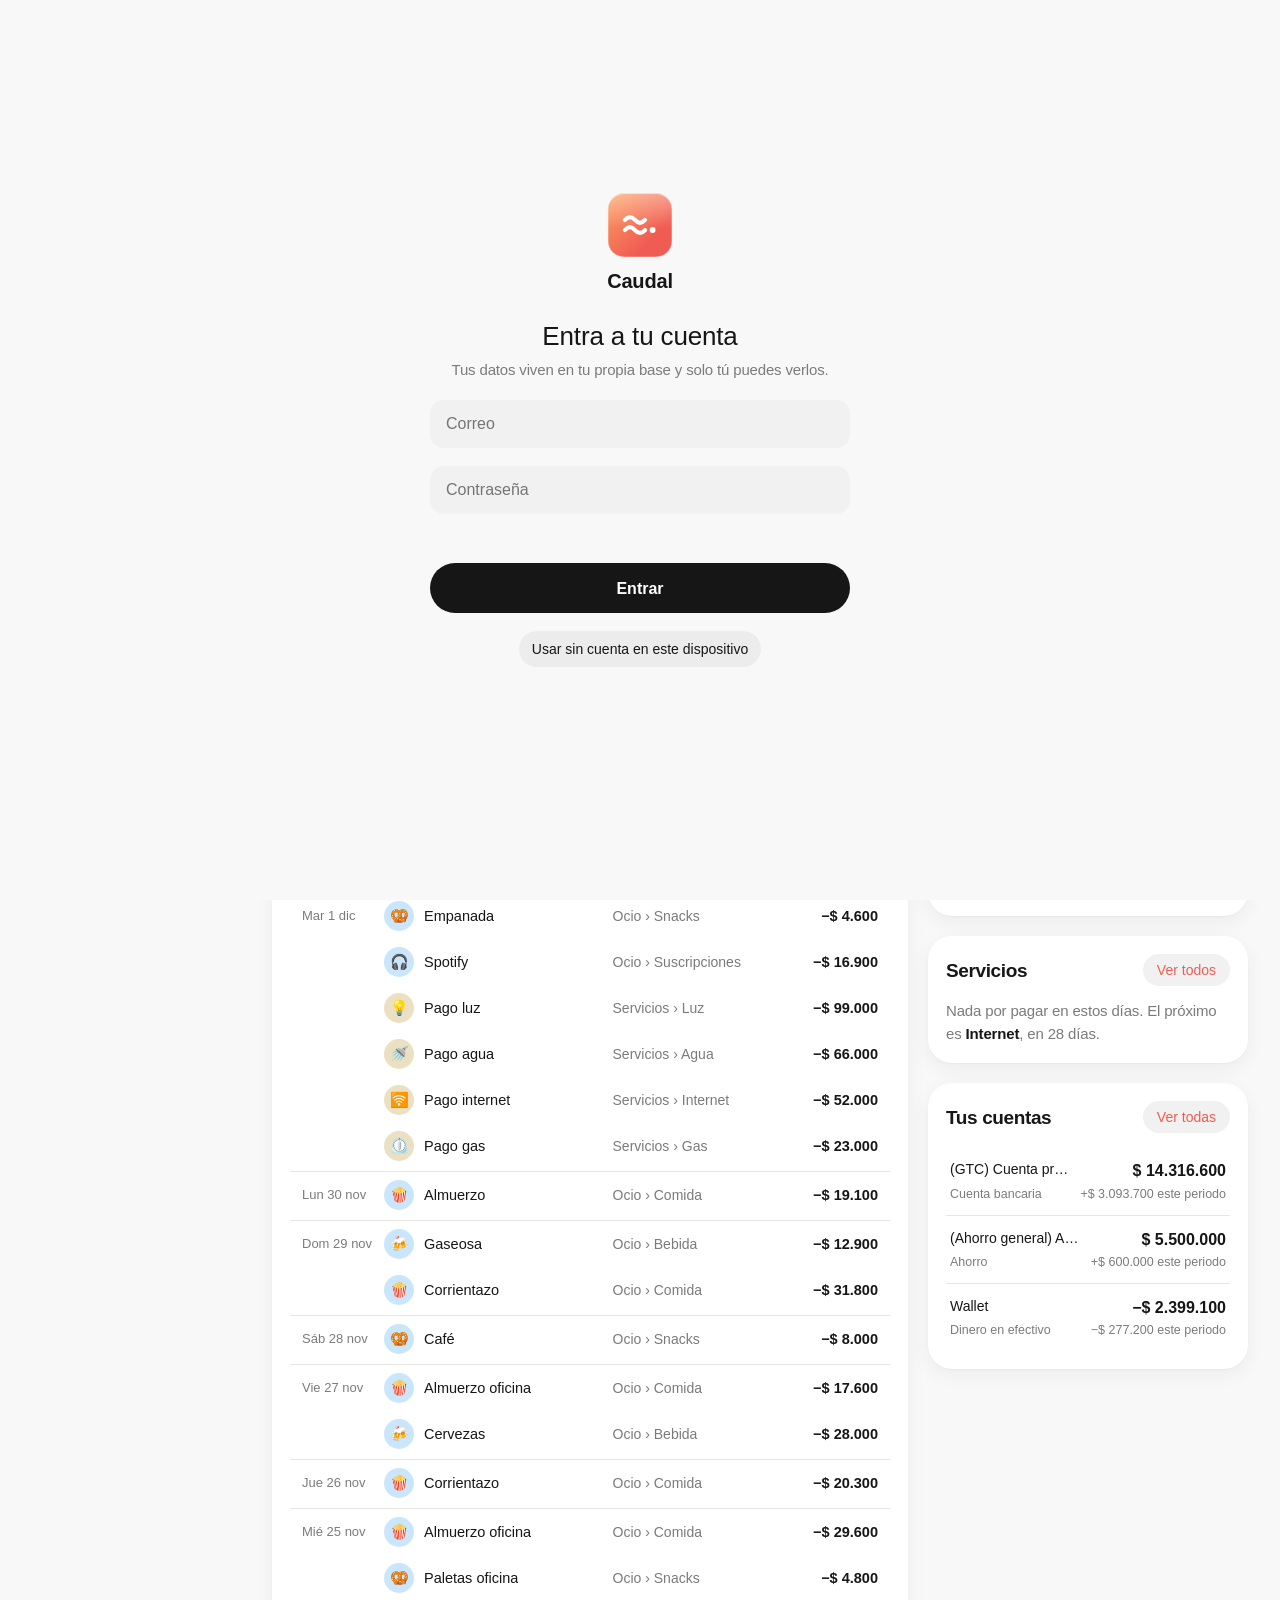
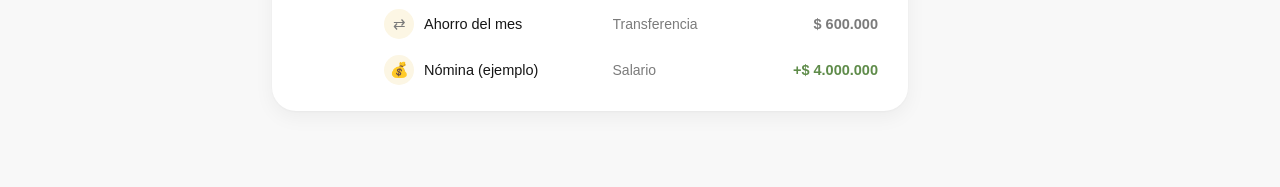
==== commit f6a2ec70: "Tonos exactos de MonAi y modo claro como predeterminado Medidos otra vez sobre la imagen grande de s" ====
--- a/index.html
+++ b/index.html
@@ -9,7 +9,7 @@
 <style>:root{padding-top:env(safe-area-inset-top,0px);padding-bottom:env(safe-area-inset-bottom,0px)}body{margin:0}[hidden]{display:none!important}img{max-width:100%}</style>
 <meta name="theme-color" content="#000000">
 <script>/* tema antes de pintar, para que no parpadee (la lógica completa está en paleta.js) */
-try{var t=localStorage.getItem('caudal.tema')||'auto';if(t==='auto')t=matchMedia('(prefers-color-scheme: light)').matches?'claro':'oscuro';document.documentElement.dataset.tema=t;}catch(e){}</script>
+try{var t=localStorage.getItem('caudal.tema')||'claro';if(t==='auto')t=matchMedia('(prefers-color-scheme: light)').matches?'claro':'oscuro';document.documentElement.dataset.tema=t;}catch(e){}</script>
 <meta name="apple-mobile-web-app-status-bar-style" content="black-translucent">
 <script src="supabase.js"></script>
 </head>
@@ -53,11 +53,11 @@
   --faint:rgba(235,235,245,.3);
   --brand:#FFF;          /* lo elegido y el botón principal */
   --on-brand:#000;
-  --accent:#F05C50;      /* rojo coral de MonAi: Registrar, enlaces, pestaña activa */
+  --accent:#F05C53;      /* rojo coral de MonAi: Registrar, enlaces, pestaña activa */
   --tint:var(--accent);
   /* colores de MonAi, iguales en los dos temas */
-  --in:#5F8A4A;          /* verde oliva */
-  --out:#F05C50;         /* rojo coral */
+  --in:#5F8C4A;          /* verde oliva */
+  --out:#F05C53;         /* rojo coral */
   --move:#A8A6A5;        /* gris (MonAi no tiene transferencias) */
   --adjust:#F4A656;      /* naranja */
   --warn:#F4A656;
@@ -88,17 +88,17 @@
   color-scheme:light;
   --bg:#F8F8F8;
   --surface:#FFF;
-  --surface-2:#F6F6F6;
+  --surface-2:#F1F1F1;   /* chips y campos, como sus píldoras de gastos e ingresos */
   --surface-3:#ECECEC;
   --sheet:#FFF;
   --sheet-in:#F6F6F6;
   --sheet-in-2:#ECECEC;
   --line:rgba(60,60,67,.13);
   --line-2:rgba(60,60,67,.24);
-  --ink:#141414;
-  --muted:#8E8E8E;
+  --ink:#161616;
+  --muted:#7B7B7B;
   --faint:#BDBDBD;
-  --brand:#141414;
+  --brand:#161616;
   --on-brand:#FFF;
   --track:rgba(120,120,128,.14);
   --bar:rgba(248,248,248,.5);
@@ -152,7 +152,7 @@
 .ico[data-tono]{background:color-mix(in srgb,var(--tono) var(--tono-k),var(--surface-2))}
 /* la app instalada en el iPhone dibuja la hora y la batería siempre en blanco; en tema claro
    esa franja lleva un fondo oscuro para que se lean */
-@media (display-mode:standalone){[data-tema="claro"] body::before{content:"";position:fixed;z-index:100;left:0;right:0;top:0;height:env(safe-area-inset-top,0px);background:#141414;pointer-events:none}}
+@media (display-mode:standalone){[data-tema="claro"] body::before{content:"";position:fixed;z-index:100;left:0;right:0;top:0;height:env(safe-area-inset-top,0px);background:#161616;pointer-events:none}}
 
 /* ---------- 3. Estructura: cabecera, vistas y barra inferior ---------- */
 .app{max-width:520px;margin:0 auto;padding:0 16px calc(var(--nav-h) + 96px + var(--safe-b))}
@@ -769,9 +769,9 @@
 .tema-vis{position:relative;width:100%;max-width:92px;aspect-ratio:.62;display:flex;flex-direction:column;gap:5px;padding:16px 9px 9px;overflow:hidden;border-radius:16px;box-shadow:inset 0 0 0 1px var(--line-2);transition:box-shadow .2s}
 .tema-vis i{display:block;height:14px;border-radius:5px}
 .tema-vis i:first-child{width:60%;height:8px}
-.t-claro{background:#F8F8F8}.t-claro i{background:#FFF;box-shadow:0 1px 3px rgba(0,0,0,.08)}.t-claro i:first-child{background:#141414}
+.t-claro{background:#F8F8F8}.t-claro i{background:#FFF;box-shadow:0 1px 3px rgba(0,0,0,.08)}.t-claro i:first-child{background:#161616}
 .t-oscuro{background:#000}.t-oscuro i{background:#2C2C2E}.t-oscuro i:first-child{background:#FFF}
-.t-auto{background:linear-gradient(105deg,#F8F8F8 50%,#000 50%)}.t-auto i{background:linear-gradient(105deg,#FFF 50%,#2C2C2E 50%)}.t-auto i:first-child{background:linear-gradient(105deg,#141414 50%,#FFF 50%)}
+.t-auto{background:linear-gradient(105deg,#F8F8F8 50%,#000 50%)}.t-auto i{background:linear-gradient(105deg,#FFF 50%,#2C2C2E 50%)}.t-auto i:first-child{background:linear-gradient(105deg,#161616 50%,#FFF 50%)}
 .tema-op .ck{width:22px;height:22px;border-radius:50%;display:grid;place-items:center;font-size:12px;font-weight:700;color:transparent;box-shadow:inset 0 0 0 1.5px var(--faint)}
 .tema-op[aria-pressed="true"] .ck{background:var(--accent);color:#fff;box-shadow:none}
 .tema-op[aria-pressed="true"] .tema-vis{box-shadow:inset 0 0 0 1px var(--line-2),0 0 0 2.5px var(--accent)}
@@ -1041,27 +1041,29 @@
 <div class="tip" id="tip" role="tooltip"></div>
 
 <script>
-const BUILD = '20261123050048';
+const BUILD = '20261123150206';
 const SEED = {"settings": {"startDay": 25}, "accounts": [{"id": "efe", "name": "Wallet", "group": "Dinero en efectivo", "order": 1, "groupOrder": 100, "hidden": false}, {"id": "banco", "name": "(GTC) Cuenta principal", "group": "Cuenta bancaria", "order": 2, "groupOrder": 103, "hidden": false}, {"id": "ahorro", "name": "(Ahorro general) Ahorro", "group": "Ahorro", "order": 3, "groupOrder": 104, "hidden": false}], "categories": [{"id": "sal", "name": "Salario", "emoji": "💰", "type": "ingreso", "parentId": null, "order": 1, "hidden": false}, {"id": "extra", "name": "Dinero extra", "emoji": "💵", "type": "ingreso", "parentId": null, "order": 2, "hidden": false}, {"id": "casa", "name": "Mercado y casa", "emoji": "🏠", "type": "gasto", "parentId": null, "order": 3, "hidden": false}, {"id": "mercado", "name": "Mercado", "emoji": "🛒", "type": "gasto", "parentId": "casa", "order": 4, "hidden": false}, {"id": "carne", "name": "Carne", "emoji": "🥩", "type": "gasto", "parentId": "casa", "order": 5, "hidden": false}, {"id": "ocio", "name": "Ocio", "emoji": "🏔️", "type": "gasto", "parentId": null, "order": 6, "hidden": false}, {"id": "comida", "name": "Comida", "emoji": "🍿", "type": "gasto", "parentId": "ocio", "order": 7, "hidden": false}, {"id": "snacks", "name": "Snacks", "emoji": "🥨", "type": "gasto", "parentId": "ocio", "order": 8, "hidden": false}, {"id": "bebida", "name": "Bebida", "emoji": "🍻", "type": "gasto", "parentId": "ocio", "order": 9, "hidden": false}, {"id": "subs", "name": "Suscripciones", "emoji": "🎧", "type": "gasto", "parentId": "ocio", "order": 10, "hidden": false}, {"id": "uber", "name": "Uber, taxi etc", "emoji": "🚖", "type": "gasto", "parentId": "ocio", "order": 11, "hidden": false}, {"id": "trans", "name": "Transporte", "emoji": "🛵", "type": "gasto", "parentId": null, "order": 12, "hidden": false}, {"id": "gaso", "name": "Gasolina", "emoji": "⛽️", "type": "gasto", "parentId": "trans", "order": 13, "hidden": false}, {"id": "serv", "name": "Servicios", "emoji": "💡", "type": "gasto", "parentId": null, "order": 14, "hidden": false}, {"id": "luz", "name": "Luz", "emoji": "💡", "type": "gasto", "parentId": "serv", "order": 15, "hidden": false}, {"id": "agua", "name": "Agua", "emoji": "🚿", "type": "gasto", "parentId": "serv", "order": 16, "hidden": false}, {"id": "gas", "name": "Gas", "emoji": "⏲️", "type": "gasto", "parentId": "serv", "order": 17, "hidden": false}, {"id": "net", "name": "Internet", "emoji": "🛜", "type": "gasto", "parentId": "serv", "order": 18, "hidden": false}, {"id": "edu", "name": "Educación", "emoji": "📚", "type": "gasto", "parentId": null, "order": 19, "hidden": false}, {"id": "otros", "name": "Otros", "emoji": "🔄", "type": "gasto", "parentId": null, "order": 20, "hidden": false}]};
 /* ---------- paleta y tema (claro u oscuro) ----------
    Las gráficas SVG y las leyendas no pueden leer las variables de styles.css
    en sus atributos, así que los colores viven aquí con los mismos valores,
    uno por tema. Si cambias un color, cámbialo en los dos lugares.
    El tema elegido se guarda solo en este dispositivo (caudal.tema): auto, claro u oscuro.
+   Sin elección, claro, que es el único que tiene MonAi.
    head.html ya lo aplica antes de pintar para que no parpadee. */
 /* Todos los colores con significado son los de MonAi, medidos sobre sus capturas oficiales
    (App Store y get-monai.app), y son los mismos en los dos temas; solo cambian tinta y fondos.
-   MonAi no tiene transferencias ni ajustes: van con su gris y su naranja */
-const MONAI = { verde:'#5F8A4A', rojo:'#F05C50', amarillo:'#F4D068', naranja:'#F4A656', azul:'#CAE6FC', durazno:'#FCA060', gris:'#A8A6A5' };
+   MonAi no tiene transferencias ni ajustes: van con su gris y su naranja.
+   Verificado de nuevo el 23 nov 2026 sobre la imagen grande de su página (hero-es) */
+const MONAI = { verde:'#5F8C4A', rojo:'#F05C53', amarillo:'#F4D068', naranja:'#F4A656', azul:'#CAE6FC', durazno:'#FCA060', gris:'#CCCAC9' };
 const PALETAS = {
   oscuro:{ ...MONAI, tinta:'#FFFFFF', superficie:'#1C1C1E', fondo:'#000000', velo:a => 'rgba(255,255,255,' + a + ')' },
-  claro:{ ...MONAI, tinta:'#141414', superficie:'#FFFFFF', fondo:'#F8F8F8', velo:a => 'rgba(0,0,0,' + a + ')' }
+  claro:{ ...MONAI, tinta:'#161616', superficie:'#FFFFFF', fondo:'#F8F8F8', velo:a => 'rgba(0,0,0,' + a + ')' }
 };
 const PAL = {};   // colores del tema activo; se llenan en aplicarTema
 const SERIE = []; // orden fijo para series, cuentas y categorías: verde primero, gris al final, todos de MonAi
 const serieColor = i => SERIE[i % SERIE.length];
 const TEMAS = [['auto', 'Automático'], ['claro', 'Claro'], ['oscuro', 'Oscuro']];
-const temaPref = () => { try { return localStorage.getItem('caudal.tema') || 'auto'; } catch (e) { return 'auto'; } };
+const temaPref = () => { try { return localStorage.getItem('caudal.tema') || 'claro'; } catch (e) { return 'claro'; } };
 const TEMA_MQ = matchMedia('(prefers-color-scheme: light)');
 /* aplica el tema: guarda la preferencia, marca <html data-tema> y deja PAL y SERIE con sus colores */
 function aplicarTema(pref){
@@ -2021,7 +2023,7 @@
   const cur = temaPref();
   return '<section class="card"><div class="card-h"><h2>Apariencia</h2></div><div class="temas">' + TEMAS.map(([k, l]) =>
     '<button class="tema-op" data-temaset="' + k + '" aria-pressed="' + (cur === k) + '"><span class="tema-vis t-' + k + '"><i></i><i></i><i></i></span><b>' + l + '</b><span class="ck">✓</span></button>').join('') +
-    '</div><p class="insight">Automático cambia solo cuando tu iPhone pasa de claro a oscuro.</p></section>';
+    '</div><p class="insight">Claro es el de MonAi. Automático cambia solo cuando tu iPhone pasa de claro a oscuro.</p></section>';
 }
 document.addEventListener('click', e => { const b = e.target.closest('[data-temaset]'); if (!b) return; aplicarTema(b.dataset.temaset); render(); });
 const CHEV = '<svg class="chev" width="16" height="16" viewBox="0 0 24 24" fill="none" stroke="currentColor" stroke-width="2.2" stroke-linecap="round"><path d="M9 18l6-6-6-6"/></svg>';
